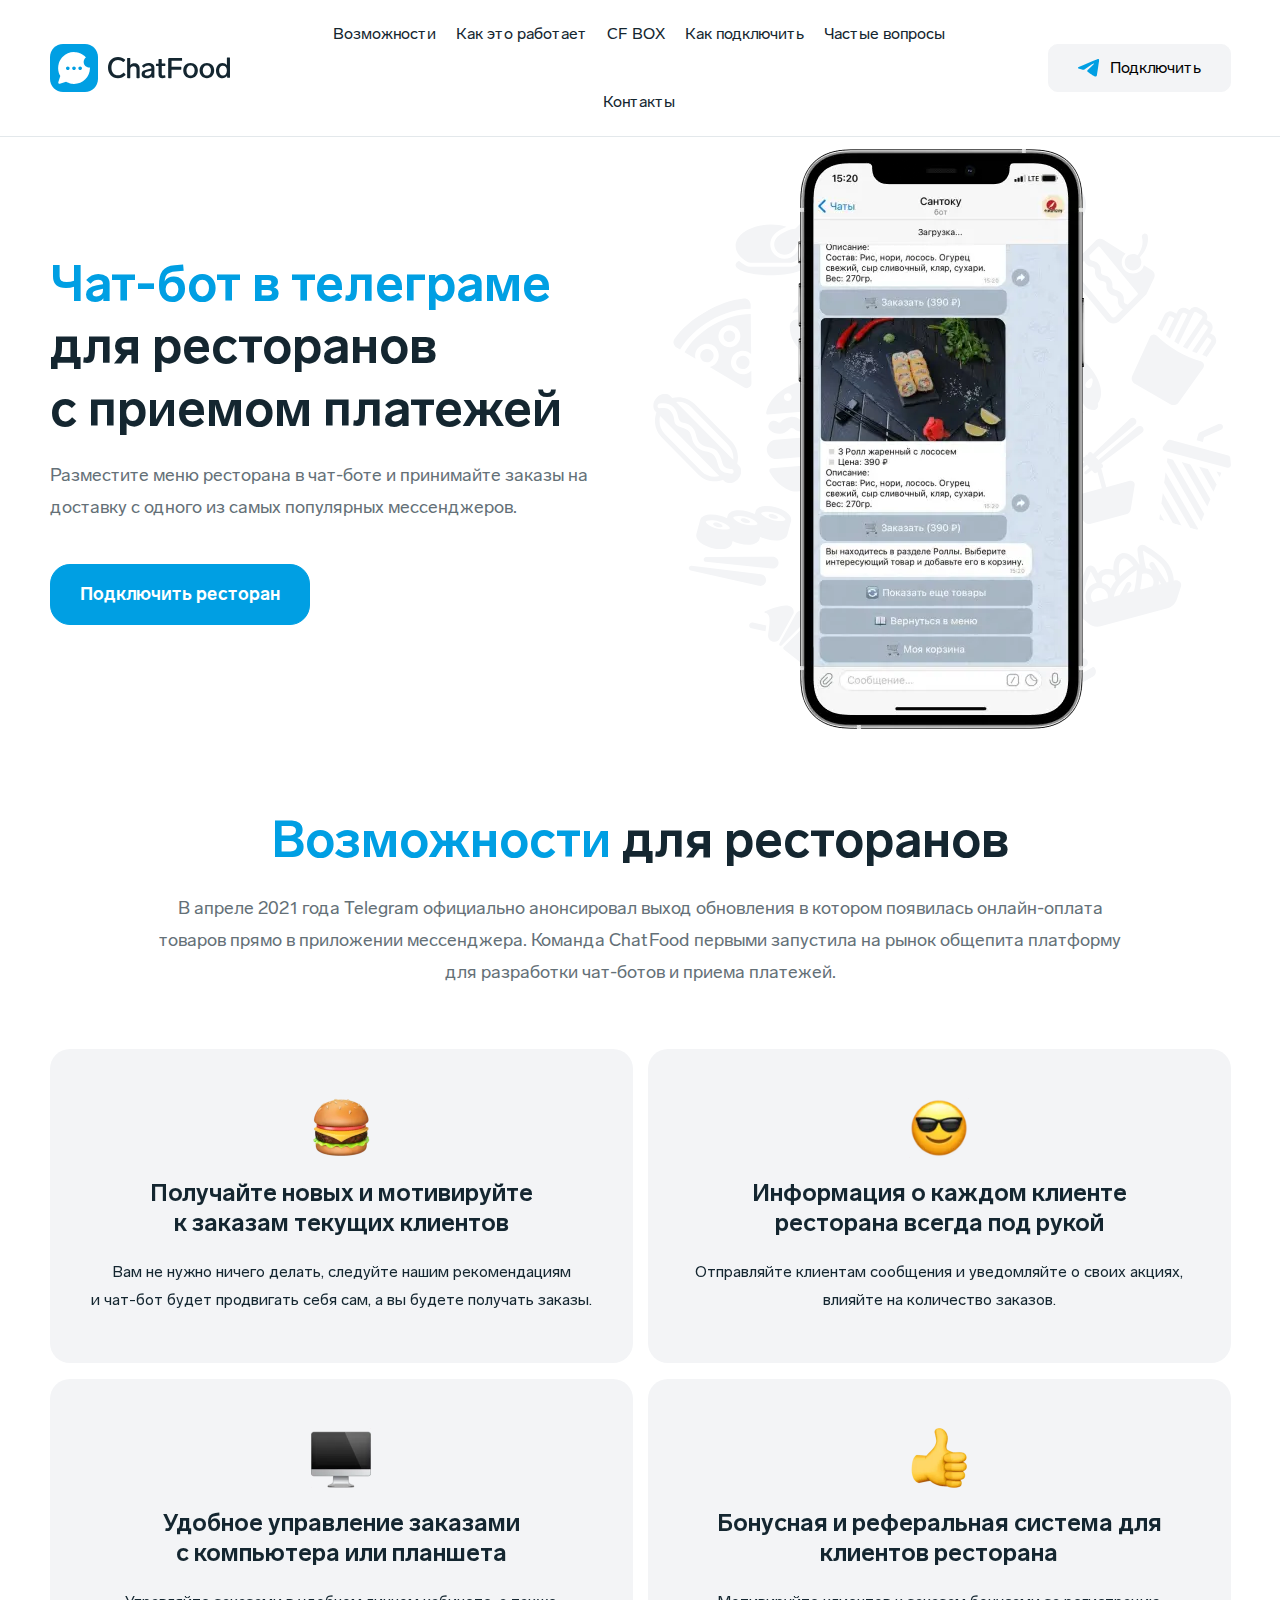
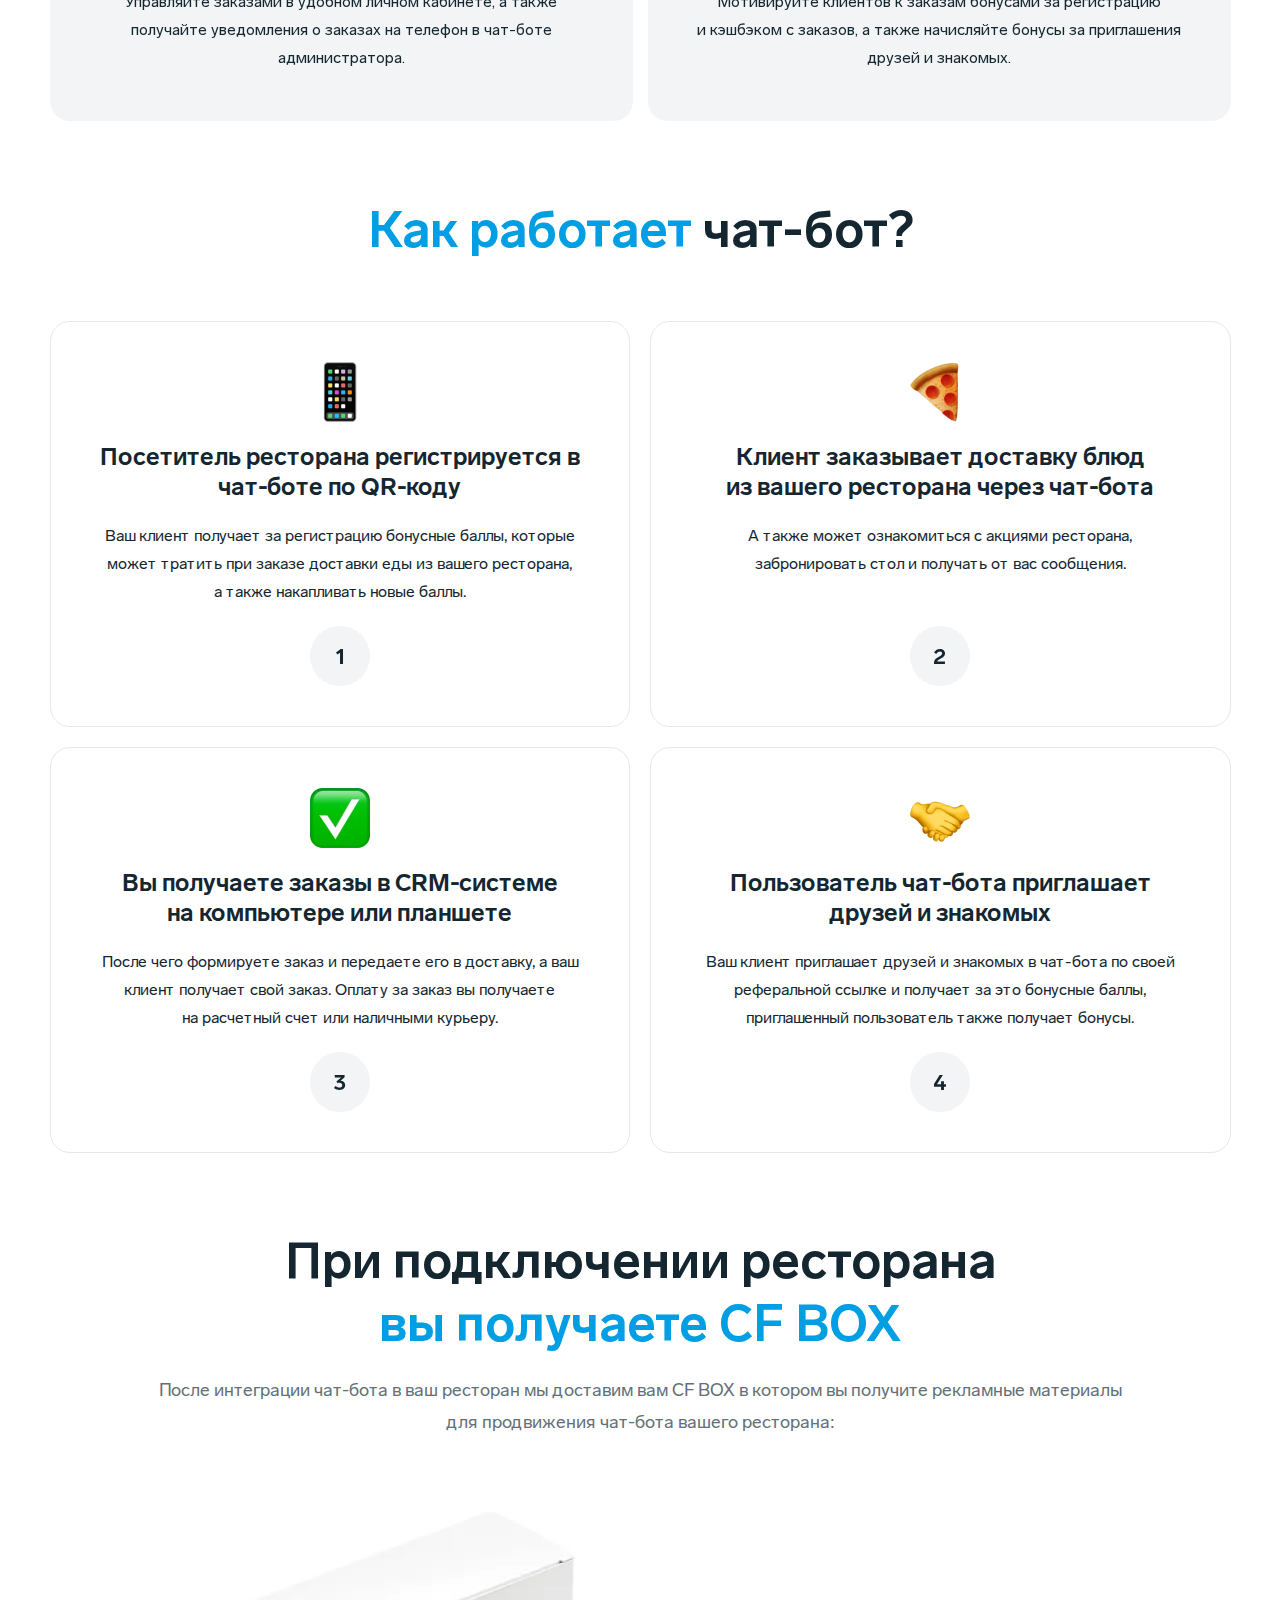
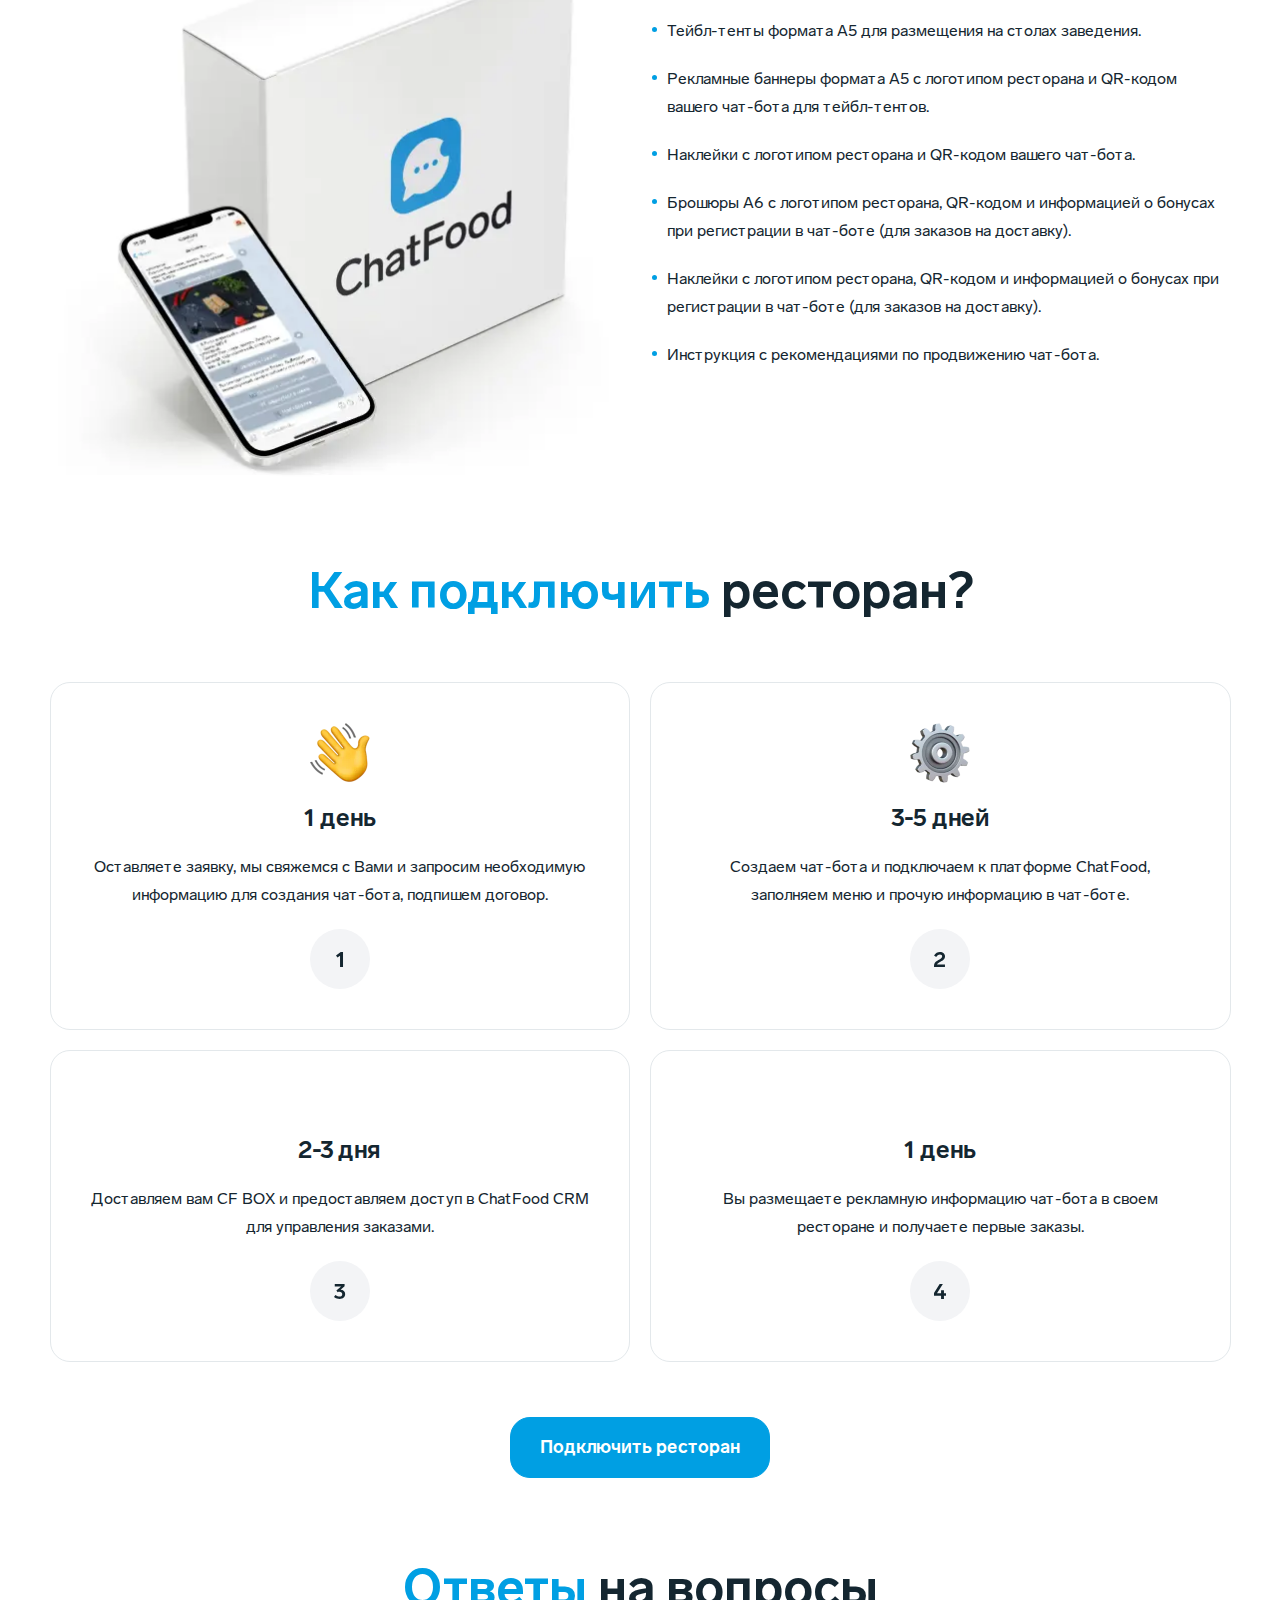
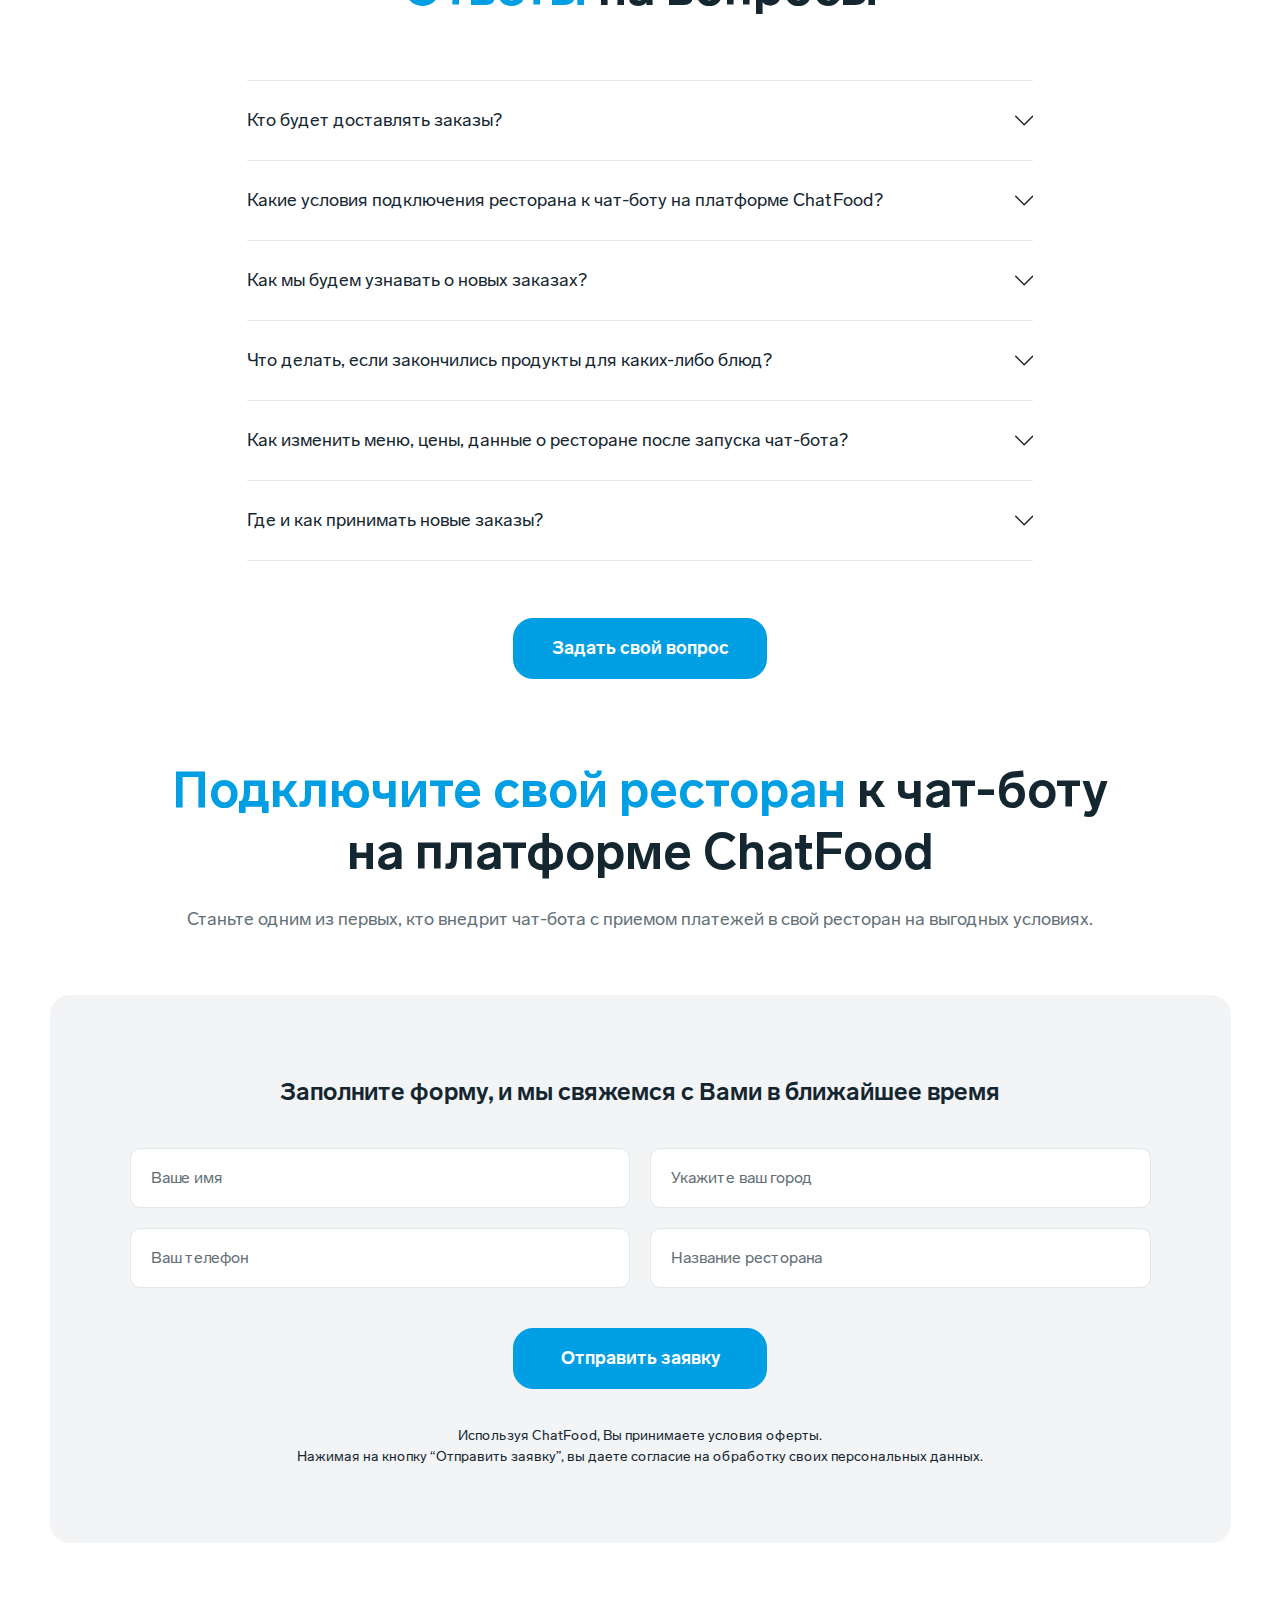
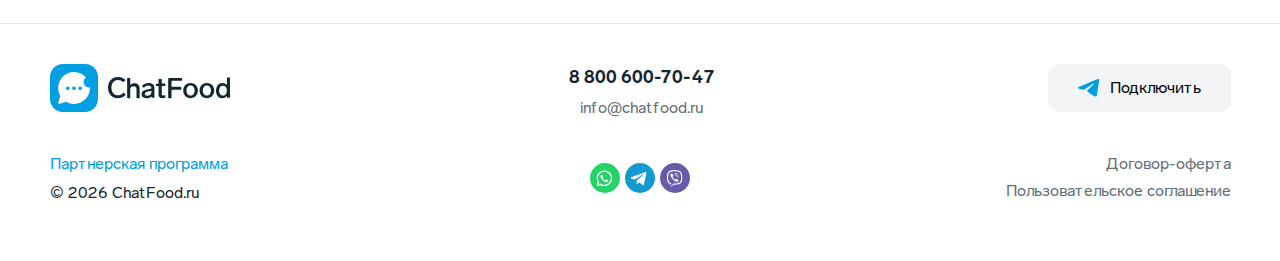
==== public/index.html @ a34764be "viewport" ====
<!DOCTYPE html>
<html lang="ru">
	<head>
		<meta charset="utf-8">
		<title>ChatFood</title>
		<meta name="description" content="о чем страница">
		<meta http-equiv="X-UA-Compatible" content="IE=edge">
		<meta name="viewport" content="width=576px,   maximum-scale=1 , user-scalable=0, shrink-to-fit=no">
		<script>
			let viewport = document.querySelector("meta[name=viewport]");
			var is_safari = /^((?!chrome|android).)*safari/i.test(navigator.userAgent);
			if (is_safari) {
				//- alert(navigator.userAgent);
				function w() {
					this.outerWidth > 570 
						? viewport.content = "width=device-width, initial-scale=1.0,  maximum-scale=1.0, user-scalable=0, shrink-to-fit=no" 
						:  viewport.content = "width=570,   maximum-scale=1 , user-scalable=0, shrink-to-fit=no" 
					//- alert(this.outerWidth + ', '+  viewport.content);
				}
				 w();
				window.addEventListener('resize', () => { 
				 w();
				}, { passive: true });
			}
		</script>
		<link type="image/ico" href="img/favicon.ico" rel="shortcut icon"><meta name="format-detection" content="telephone=no"> 
		<link href="libs/@fancyapps/fancybox/jquery.fancybox.min.css" rel="stylesheet"/>
		<link href="css/main.min.css" rel="stylesheet"/>
	</head>
	<body data-bg="main.jpg">
		<div class="main-wrapper">
			<div class="menu-mobile menu-mobile--js d-xl-none">
				<div class="toggle-menu-mobile toggle-menu-mobile--js on"><span></span>
				</div>
				<div class="menu-mobile__inner">
					<ul class="menu" itemscope="itemscope" itemtype="http://schema.org/SiteNavigationElement">
						<li class="menu-item" itemprop="item"><a href="#sOpportunities" itemprop="url">Возможности</a></li>
						<li class="menu-item" itemprop="item"><a href="#sHowItWorks" itemprop="url">Как это работает</a></li>
						<li class="menu-item" itemprop="item"><a href="#sBox" itemprop="url">CF BOX</a></li>
						<li class="menu-item" itemprop="item"><a href="#sHowConnect" itemprop="url">Как подключить</a></li>
						<li class="menu-item" itemprop="item"><a href="#sAnswers" itemprop="url">Частые вопросы</a></li>
						<li class="menu-item" itemprop="item"><a href="#footer" itemprop="url">Контакты</a></li>
					</ul>
					<div class="text-right"></div>
				</div>
			</div>
			<!--  мобильное меню-->
			<!-- start header-->
			<header class="header" id="header">
				<!-- start top-nav-->
				<div class="top-nav block-with-lazy">
					<div class="container">
						<div class="row align-items-center">
							<div class="col col-xl-auto"> <a class="top-nav__logo" href="/"><img src="img/svg/logo.svg" alt=""/></a>
							</div>
							<div class="col d-none d-xl-block">
								<ul class="menu" itemscope="itemscope" itemtype="http://schema.org/SiteNavigationElement">
									<li class="menu-item" itemprop="item"><a href="#sOpportunities" itemprop="url">Возможности</a></li>
									<li class="menu-item" itemprop="item"><a href="#sHowItWorks" itemprop="url">Как это работает</a></li>
									<li class="menu-item" itemprop="item"><a href="#sBox" itemprop="url">CF BOX</a></li>
									<li class="menu-item" itemprop="item"><a href="#sHowConnect" itemprop="url">Как подключить</a></li>
									<li class="menu-item" itemprop="item"><a href="#sAnswers" itemprop="url">Частые вопросы</a></li>
									<li class="menu-item" itemprop="item"><a href="#footer" itemprop="url">Контакты</a></li>
								</ul>
							</div>
							<div class="col-auto"> <a class="connect btn btn-secondary" href="#" target="_blank">
								<svg class="icon icon-tg ">
									<use xlink:href="img/svg/sprite.svg#tg"></use>
								</svg><span>Подключить</span></a>
							</div>
							<div class="col-auto d-xl-none">
								<div class="toggle-menu-mobile toggle-menu-mobile--js"><span></span>
								</div>
							</div>
						</div>
					</div>
				</div>
				<!-- end top-nav-->
			</header>
			<!-- end header-->
			<!-- start headerBlock-->
			<div class="headerBlock section" id="headerBlock">
				<div class="container">
					<div class="row align-items-center">
						<div class="col-lg-6">
							<div class="section-title">
								<h1><span class="text-primary">Чат-бот в&nbsp;телеграме</span> для ресторанов с&nbsp;приемом платежей</h1>
								<h5>Разместите меню ресторана в&nbsp;чат-боте и&nbsp;принимайте заказы на доставку с&nbsp;одного из&nbsp;самых популярных мессенджеров.</h5>
							</div><a class="btn btn-primary" href="#" target="_blank">Подключить ресторан</a>
						</div>
						<div class="col-lg"> 
							<div class="headerBlock__imgWrap">
								<!-- picture-->
								<picture> 
									<source type="image/webp" srcset="img/@2x/webp/iphone.webp"/><img src="img/@2x/iphone.png" alt="" loading="lazy"/>
								</picture>
								<!-- /picture-->
								<div class="headerBlock__spinImg"> <img class="res-i" src="img/svg/food-icons.svg" alt="" loading="lazy"/>
								</div>
							</div>
						</div>
					</div>
				</div>
			</div>
			<!-- end headerBlock-->
			<!-- start sOpportunities-->
			<section class="sOpportunities section" id="sOpportunities">
				<div class="container">
					<div class="section-title text-center">
						<h2><span class="text-primary">Возможности</span> для&nbsp;ресторанов</h2>
						<h5>В&nbsp;апреле 2021 года Telegram официально анонсировал выход обновления в&nbsp;котором появилась онлайн-оплата товаров прямо в&nbsp;приложении мессенджера. Команда ChatFood первыми запустила на&nbsp;рынок общепита платформу для разработки чат-ботов и&nbsp;приема платежей.</h5>
					</div>
					<div class="row">
								<div class="col-md-6">
									<div class="sOpportunities__card"> 
										<!-- picture-->
										<picture> 
											<source type="image/webp" srcset="img/@2x/webp/card-1.webp"/><img src="img/@2x/card-1.png" alt="" loading="lazy"/>
										</picture>
										<!-- /picture-->
										<h4>Получайте новых и&nbsp;мотивируйте к&nbsp;заказам текущих клиентов</h4>
										<p>Вам не&nbsp;нужно ничего делать, следуйте нашим рекомендациям и&nbsp;чат-бот будет продвигать себя сам, а&nbsp;вы&nbsp;будете получать заказы.</p>
									</div>
								</div>
								<div class="col-md-6">
									<div class="sOpportunities__card"> 
										<!-- picture-->
										<picture> 
											<source type="image/webp" srcset="img/@2x/webp/card-2.webp"/><img src="img/@2x/card-2.png" alt="" loading="lazy"/>
										</picture>
										<!-- /picture-->
										<h4>Информация о&nbsp;каждом клиенте ресторана всегда под рукой</h4>
										<p>Отправляйте клиентам сообщения и&nbsp;уведомляйте о&nbsp;своих акциях, влияйте на&nbsp;количество заказов.</p>
									</div>
								</div>
								<div class="col-md-6">
									<div class="sOpportunities__card"> 
										<!-- picture-->
										<picture> 
											<source type="image/webp" srcset="img/@2x/webp/card-3.webp"/><img src="img/@2x/card-3.png" alt="" loading="lazy"/>
										</picture>
										<!-- /picture-->
										<h4>Удобное управление заказами с&nbsp;компьютера или планшета</h4>
										<p>Управляйте заказами в&nbsp;удобном личном кабинете, а&nbsp;также получайте уведомления о&nbsp;заказах на&nbsp;телефон в&nbsp;чат-боте администратора.</p>
									</div>
								</div>
								<div class="col-md-6">
									<div class="sOpportunities__card"> 
										<!-- picture-->
										<picture> 
											<source type="image/webp" srcset="img/@2x/webp/card-4.webp"/><img src="img/@2x/card-4.png" alt="" loading="lazy"/>
										</picture>
										<!-- /picture-->
										<h4>Бонусная и&nbsp;реферальная система для клиентов ресторана</h4>
										<p>Мотивируйте клиентов к&nbsp;заказам бонусами за&nbsp;регистрацию и&nbsp;кэшбэком с&nbsp;заказов, а&nbsp;также начисляйте бонусы за&nbsp;приглашения друзей и&nbsp;знакомых.</p>
									</div>
								</div>
					</div>
				</div>
			</section>
			<!-- end sOpportunities-->
			<!-- start sHowItWorks-->
			<section class="sHowItWorks section" id="sHowItWorks">
				<div class="container">
					<div class="section-title text-center">
						<h2><span class="text-primary"> Как работает</span> чат-бот?</h2>
					</div>
					<div class="row">
						<div class="col-md-6">
							<div class="sHowItWorks__card"> 
								<!-- picture-->
								<picture> 
									<source type="image/webp" srcset="img/@2x/webp/step-1.webp"/><img src="img/@2x/step-1.png" alt="" loading="lazy"/>
								</picture>
								<!-- /picture-->
								<h4>Посетитель ресторана регистрируется в чат-боте по&nbsp;QR-коду</h4>
								<p>Ваш клиент получает за&nbsp;регистрацию бонусные баллы, которые может тратить при заказе доставки еды из&nbsp;вашего ресторана, а&nbsp;также накапливать новые баллы.</p>
								<div class="sHowItWorks__num"> <img class="res-i" src="img/svg/1.svg" alt="" loading="lazy"/>
								</div>
							</div>
						</div>
						<div class="col-md-6">
							<div class="sHowItWorks__card"> 
								<!-- picture-->
								<picture> 
									<source type="image/webp" srcset="img/@2x/webp/step-2.webp"/><img src="img/@2x/step-2.png" alt="" loading="lazy"/>
								</picture>
								<!-- /picture-->
								<h4>Клиент заказывает доставку блюд из&nbsp;вашего ресторана через чат-бота</h4>
								<p>А&nbsp;также может ознакомиться с&nbsp;акциями ресторана, забронировать стол и&nbsp;получать от&nbsp;вас сообщения.</p>
								<div class="sHowItWorks__num"> <img class="res-i" src="img/svg/2.svg" alt="" loading="lazy"/>
								</div>
							</div>
						</div>
						<div class="col-md-6">
							<div class="sHowItWorks__card"> 
								<!-- picture-->
								<picture> 
									<source type="image/webp" srcset="img/@2x/webp/step-3.webp"/><img src="img/@2x/step-3.png" alt="" loading="lazy"/>
								</picture>
								<!-- /picture-->
								<h4>Вы&nbsp;получаете заказы в&nbsp;CRM-системе на&nbsp;компьютере или планшете</h4>
								<p>После чего формируете заказ и&nbsp;передаете его в&nbsp;доставку, а&nbsp;ваш клиент получает свой заказ. Оплату за&nbsp;заказ вы&nbsp;получаете на&nbsp;расчетный счет или наличными курьеру.</p>
								<div class="sHowItWorks__num"> <img class="res-i" src="img/svg/3.svg" alt="" loading="lazy"/>
								</div>
							</div>
						</div>
						<div class="col-md-6">
							<div class="sHowItWorks__card"> 
								<!-- picture-->
								<picture> 
									<source type="image/webp" srcset="img/@2x/webp/step-4.webp"/><img src="img/@2x/step-4.png" alt="" loading="lazy"/>
								</picture>
								<!-- /picture-->
								<h4>Пользователь чат-бота приглашает друзей и&nbsp;знакомых</h4>
								<p>Ваш клиент приглашает друзей и&nbsp;знакомых в&nbsp;чат-бота по&nbsp;своей реферальной ссылке и&nbsp;получает за&nbsp;это бонусные баллы, приглашенный пользователь также получает бонусы.</p>
								<div class="sHowItWorks__num"> <img class="res-i" src="img/svg/4.svg" alt="" loading="lazy"/>
								</div>
							</div>
						</div>
					</div>
				</div>
			</section>
			<!-- end sHowItWorks-->
			<!-- start sBox-->
			<section class="sBox section" id="sBox">
				<div class="container">
					<div class="section-title text-center">
						<h2>При подключении ресторана <span class="text-primary">вы&nbsp;получаете CF BOX</span></h2>
						<h5>После интеграции чат-бота в&nbsp;ваш ресторан мы&nbsp;доставим вам CF&nbsp;BOX в&nbsp;котором вы&nbsp;получите рекламные материалы для продвижения чат-бота вашего ресторана:</h5>
					</div>
					<div class="row align-items-center">
						<div class="col-lg-6"> 
							<div class="sBox__imgWrap"> 
								<!-- picture-->
								<picture> 
									<source type="image/webp" srcset="img/@2x/webp/box.webp"/><img src="img/@2x/box.png" alt="" loading="lazy"/>
								</picture>
								<!-- /picture-->
							</div>
						</div>
						<div class="col">
							<ul> 
								<li>Тейбл-тенты формата А5&nbsp;для размещения на&nbsp;столах заведения.</li>
								<li>Рекламные баннеры формата А5&nbsp;с логотипом ресторана и&nbsp;QR-кодом вашего чат-бота для тейбл-тентов.</li>
								<li>Наклейки с&nbsp;логотипом ресторана и&nbsp;QR-кодом вашего чат-бота.</li>
								<li>Брошюры А6&nbsp;с логотипом ресторана, QR-кодом и&nbsp;информацией о&nbsp;бонусах при регистрации в&nbsp;чат-боте (для заказов на&nbsp;доставку).</li>
								<li>Наклейки с&nbsp;логотипом ресторана, QR-кодом и&nbsp;информацией о&nbsp;бонусах при регистрации в&nbsp;чат-боте (для заказов на&nbsp;доставку).</li>
								<li>Инструкция с&nbsp;рекомендациями по&nbsp;продвижению чат-бота.</li>
							</ul>
						</div>
					</div>
				</div>
			</section>
			<!-- end sBox-->
			<!-- start sHowItWorks-->
			<section class="sHowItWorks section" id="sHowConnect">
				<div class="container">
					<div class="section-title text-center">
						<h2><span class="text-primary"> Как подключить</span> ресторан?</h2>
					</div>
					<div class="row">
						<div class="col-md-6">
							<div class="sHowItWorks__card"> 
								<!-- picture-->
								<picture> 
									<source type="image/webp" srcset="img/@2x/webp/step-5.webp"/><img src="img/@2x/step-5.png" alt="" loading="lazy"/>
								</picture>
								<!-- /picture-->
								<h4>1 день</h4>
								<p>Оставляете заявку, мы&nbsp;свяжемся с&nbsp;Вами и&nbsp;запросим необходимую информацию для создания чат-бота, подпишем договор.</p>
								<div class="sHowItWorks__num"> <img class="res-i" src="img/svg/1.svg" alt="" loading="lazy"/>
								</div>
							</div>
						</div>
						<div class="col-md-6">
							<div class="sHowItWorks__card"> 
								<!-- picture-->
								<picture> 
									<source type="image/webp" srcset="img/@2x/webp/step-6.webp"/><img src="img/@2x/step-6.png" alt="" loading="lazy"/>
								</picture>
								<!-- /picture-->
								<h4>3-5 дней</h4>
								<p>Создаем чат-бота и&nbsp;подключаем к&nbsp;платформе ChatFood, заполняем меню и&nbsp;прочую информацию в&nbsp;чат-боте.</p>
								<div class="sHowItWorks__num"> <img class="res-i" src="img/svg/2.svg" alt="" loading="lazy"/>
								</div>
							</div>
						</div>
						<div class="col-md-6">
							<div class="sHowItWorks__card"> 
								<!-- picture-->
								<picture> 
									<source type="image/webp" srcset="img/@2x/webp/step-7.webp"/><img src="img/@2x/step-7.png" alt="" loading="lazy"/>
								</picture>
								<!-- /picture-->
								<h4>2-3 дня</h4>
								<p>Доставляем вам CF&nbsp;BOX и&nbsp;предоставляем доступ в&nbsp;ChatFood CRM для управления заказами.</p>
								<div class="sHowItWorks__num"> <img class="res-i" src="img/svg/3.svg" alt="" loading="lazy"/>
								</div>
							</div>
						</div>
						<div class="col-md-6">
							<div class="sHowItWorks__card"> 
								<!-- picture-->
								<picture> 
									<source type="image/webp" srcset="img/@2x/webp/step-8.webp"/><img src="img/@2x/step-8.png" alt="" loading="lazy"/>
								</picture>
								<!-- /picture-->
								<h4>1 день</h4>
								<p>Вы&nbsp;размещаете рекламную информацию чат-бота в&nbsp;своем ресторане и&nbsp;получаете первые заказы.</p>
								<div class="sHowItWorks__num"> <img class="res-i" src="img/svg/4.svg" alt="" loading="lazy"/>
								</div>
							</div>
						</div>
					</div>
					<div class="sHowItWorks__btnWrap"> <a class="btn btn-primary" href="#" target="_blank">Подключить ресторан</a>
					</div>
				</div>
			</section>
			<!-- end sHowItWorks-->
			<!-- start sAnswers-->
			<section class="sAnswers section" id="sAnswers">
				<div class="container">
					<div class="section-title text-center">
						<h2><span class="text-primary">Ответы</span> на вопросы</h2>
					</div>
					<div class="sAnswers__accardionWrap">
						<div class="accordion-item">
							<div class="accordion-item__head accordion-item__head--js">Кто будет доставлять заказы?
								<svg class="icon icon-chevron-down ">
									<use xlink:href="img/svg/sprite.svg#chevron-down"></use>
								</svg>
							</div>
							<div class="accordion-item__content"> 
								<p>t is a long established fact that a reader will be distracted by the readable content of a page when looking at its layout. The point of using Lorem Ipsum is that it has a more-or-less normal distribution of letters, as opposed to using 'Content here</p>
							</div>
						</div>
						<div class="accordion-item">
							<div class="accordion-item__head accordion-item__head--js">Какие условия подключения ресторана к чат-боту на платформе ChatFood?
								<svg class="icon icon-chevron-down ">
									<use xlink:href="img/svg/sprite.svg#chevron-down"></use>
								</svg>
							</div>
							<div class="accordion-item__content"> 
								<p>t is a long established fact that a reader will be distracted by the readable content of a page when looking at its layout. The point of using Lorem Ipsum is that it has a more-or-less normal distribution of letters, as opposed to using 'Content here</p>
							</div>
						</div>
						<div class="accordion-item">
							<div class="accordion-item__head accordion-item__head--js">Как мы будем узнавать о новых заказах?
								<svg class="icon icon-chevron-down ">
									<use xlink:href="img/svg/sprite.svg#chevron-down"></use>
								</svg>
							</div>
							<div class="accordion-item__content"> 
								<p>t is a long established fact that a reader will be distracted by the readable content of a page when looking at its layout. The point of using Lorem Ipsum is that it has a more-or-less normal distribution of letters, as opposed to using 'Content here</p>
							</div>
						</div>
						<div class="accordion-item">
							<div class="accordion-item__head accordion-item__head--js">Что делать, если закончились продукты для каких-либо блюд?
								<svg class="icon icon-chevron-down ">
									<use xlink:href="img/svg/sprite.svg#chevron-down"></use>
								</svg>
							</div>
							<div class="accordion-item__content"> 
								<p>t is a long established fact that a reader will be distracted by the readable content of a page when looking at its layout. The point of using Lorem Ipsum is that it has a more-or-less normal distribution of letters, as opposed to using 'Content here</p>
							</div>
						</div>
						<div class="accordion-item">
							<div class="accordion-item__head accordion-item__head--js">Как изменить меню, цены, данные о ресторане после запуска чат-бота?
								<svg class="icon icon-chevron-down ">
									<use xlink:href="img/svg/sprite.svg#chevron-down"></use>
								</svg>
							</div>
							<div class="accordion-item__content"> 
								<p>t is a long established fact that a reader will be distracted by the readable content of a page when looking at its layout. The point of using Lorem Ipsum is that it has a more-or-less normal distribution of letters, as opposed to using 'Content here</p>
							</div>
						</div>
						<div class="accordion-item">
							<div class="accordion-item__head accordion-item__head--js">Где и как принимать новые заказы?
								<svg class="icon icon-chevron-down ">
									<use xlink:href="img/svg/sprite.svg#chevron-down"></use>
								</svg>
							</div>
							<div class="accordion-item__content"> 
								<p>t is a long established fact that a reader will be distracted by the readable content of a page when looking at its layout. The point of using Lorem Ipsum is that it has a more-or-less normal distribution of letters, as opposed to using 'Content here</p>
							</div>
						</div>
					</div>
					<div class="text-center"><a class="sAnswers__btn btn btn-primary" href="#">Задать свой вопрос</a>
					</div>
				</div>
			</section>
			<!-- end sAnswers-->
			<!-- start sForm-->
			<section class="sForm section" id="sForm">
				<div class="container">
					<div class="section-title text-center">
						<h2><span class="text-primary">Подключите свой ресторан</span> к&nbsp;чат-боту на&nbsp;платформе ChatFood</h2>
						<h5>Станьте одним из&nbsp;первых, кто внедрит чат-бота с&nbsp;приемом платежей в&nbsp;свой ресторан на&nbsp;выгодных условиях.</h5>
					</div>
					<div class="form-wrap">
						<form> 
							<div class="text-center">
								<h4>Заполните форму, и&nbsp;мы&nbsp;свяжемся с&nbsp;Вами в&nbsp;ближайшее время</h4>
							</div>
							<div class="row"> 
								<div class="col-md-6">
									<div class="form-wrap__input-wrap form-group"><input class="form-wrap__input form-control" name="text" type="text" placeholder="Ваше имя"/>
									</div>
									<!-- +e.input-wrap-->
								</div>
								<div class="col-md-6">
									<div class="form-wrap__input-wrap form-group"><input class="form-wrap__input form-control" name="text" type="text" placeholder="Укажите ваш город"/>
									</div>
									<!-- +e.input-wrap-->
								</div>
								<div class="col-md-6">
									<div class="form-wrap__input-wrap form-group"><input class="form-wrap__input form-control" name="tel" type="tel" placeholder="Ваш телефон"/>
									</div>
									<!-- +e.input-wrap-->
								</div>
								<div class="col-md-6">
									<div class="form-wrap__input-wrap form-group"><input class="form-wrap__input form-control" name="text" type="text" placeholder="Название ресторана"/>
									</div>
									<!-- +e.input-wrap-->
								</div>
							</div>
							<div class="text-center">
								<button class="form-wrap__btn btn btn-primary" type="submit">Отправить заявку
								</button>
								<div class="form-wrap__polite"><small class="form-wrap__text">Используя ChatFood, Вы принимаете условия оферты.<br> Нажимая на кнопку “Отправить заявку”, вы даете согласие на обработку своих персональных данных.</small>
								</div>
							</div>
						</form>
					</div>
				</div>
			</section>
			<!-- end sForm-->
			<footer class="footer" id="footer">
				<div class="container"> 
					<div class="row"> 
						<div class="col-md-auto order-1"> <a class="footer__logo" href="/"><img src="img/svg/logo.svg" alt="Логотип" loading="lazy"/></a>
						</div>
						<div class="footer__col col-md-4 col-lg-6 col-xl-7 order-2"><a class="footer__tel" href="tel:88006007047">8 800 600-70-47</a><a class="footer__mail" href="mailto:info@chatfood.ru">info@chatfood.ru</a>
						</div>
						<div class="footer__rCol col-md order-1 order-md-2">
							<div class="footer__btnWrap"><a class="connect btn btn-secondary" href="#" target="_blank">
								<svg class="icon icon-tg ">
									<use xlink:href="img/svg/sprite.svg#tg"></use>
								</svg><span>Подключить</span></a>
							</div>
						</div>
						<div class="footer__lCol col-md-auto order-last"><a class="footer__partner" href="#" target="_blank">Партнерская программа</a>
							<p>© <span class="year"></span> ChatFood.ru</p>
						</div>
						<div class="footer__col col-md-4 col-lg-6 col-xl-7 order-2 order-md-last">
							<div class="soc"><a class="soc__item" href="#" target="_blank" style="background: #25D366;">
								<svg class="icon icon-whatsapp ">
									<use xlink:href="img/svg/sprite.svg#whatsapp"></use>
								</svg></a><a class="soc__item" href="#" target="_blank" style="background: #139BD0;">
								<svg class="icon icon-telegram ">
									<use xlink:href="img/svg/sprite.svg#telegram"></use>
								</svg></a><a class="soc__item" href="#" target="_blank" style="background: #665CAC;">
								<svg class="icon icon-viber ">
									<use xlink:href="img/svg/sprite.svg#viber"></use>
								</svg></a>
							</div>
						</div>
						<div class="footer__rCol col-md order-last"><a class="footer__link" href="#">Договор-оферта</a><a class="footer__link" href="#">Пользовательское соглашение</a>
						</div>
					</div>
				</div>
			</footer>
		</div>
		<!--  start modals-->
		<div class="modal-win" id="modal-call" style="display: none">
			<div class="form-wrap">
				<form>
					<div class="text-center">
						<div class="form-wrap__title form-data h3 ttu">Обратный звонок
						</div>
						<p class="after-headline">Заполните заявку и&nbsp;мы&nbsp;с&nbsp;Вами свяжемся в&nbsp;течение 15&nbsp;минут</p>
					</div>
					<div class="form-wrap__input-wrap form-group"><input class="form-wrap__input form-control" name="text" type="text" placeholder="Ваше Имя"/> 
					</div>
					<!-- +e.input-wrap-->
					<button class="form-wrap__btn btn" type="submit"> 
					</button>
					<div class="form-wrap__polite"><small class="form-wrap__text">Используя ChatFood, Вы принимаете условия оферты.<br> Нажимая на кнопку “Отправить заявку”, вы даете согласие на обработку своих персональных данных.</small>
					</div>
				</form>
			</div>
		</div>
		<!-- #modal-call-->
		<div class="modal-win" id="modal-thanks" style="display: none">
			<div class="text-center">
				<div class="modal-win__imgWrap">
					<!-- picture-->
					<picture> 
						<source type="image/webp" srcset="img/@2x/webp/step-3.webp"/><img src="img/@2x/step-3.png" alt="" loading="lazy"/>
					</picture>
					<!-- /picture-->
				</div>
				<h4>Спасибо за обращение!</h4>
				<p>Мы&nbsp;свяжемся с&nbsp;Вами в&nbsp;ближайшее время.</p>
			</div>
		</div>
		<!-- end modals-->
		<!-- modal libs-->
		<script src="libs/jquery/jquery.min.js"></script>
		<script src="libs/@fancyapps/fancybox/jquery.fancybox.min.js"></script>
		<!-- modal libs-->
		<!-- slider libs-->
		<!-- /slider libs-->
		<script src="js/common.js"></script>
	</body>
</html>
---- public/css/main.min.css ----
@font-face{font-family:swiper-icons;src:url("data:application/font-woff;charset=utf-8;base64, [base64]//wADZ2x5ZgAAAywAAADMAAAD2MHtryVoZWFkAAABbAAAADAAAAA2E2+eoWhoZWEAAAGcAAAAHwAAACQC9gDzaG10eAAAAigAAAAZAAAArgJkABFsb2NhAAAC0AAAAFoAAABaFQAUGG1heHAAAAG8AAAAHwAAACAAcABAbmFtZQAAA/gAAAE5AAACXvFdBwlwb3N0AAAFNAAAAGIAAACE5s74hXjaY2BkYGAAYpf5Hu/j+W2+MnAzMYDAzaX6QjD6/4//Bxj5GA8AuRwMYGkAPywL13jaY2BkYGA88P8Agx4j+/8fQDYfA1AEBWgDAIB2BOoAeNpjYGRgYNBh4GdgYgABEMnIABJzYNADCQAACWgAsQB42mNgYfzCOIGBlYGB0YcxjYGBwR1Kf2WQZGhhYGBiYGVmgAFGBiQQkOaawtDAoMBQxXjg/wEGPcYDDA4wNUA2CCgwsAAAO4EL6gAAeNpj2M0gyAACqxgGNWBkZ2D4/wMA+xkDdgAAAHjaY2BgYGaAYBkGRgYQiAHyGMF8FgYHIM3DwMHABGQrMOgyWDLEM1T9/w8UBfEMgLzE////P/5//f/V/xv+r4eaAAeMbAxwIUYmIMHEgKYAYjUcsDAwsLKxc3BycfPw8jEQA/[base64]/uznmfPFBNODM2K7MTQ45YEAZqGP81AmGGcF3iPqOop0r1SPTaTbVkfUe4HXj97wYE+yNwWYxwWu4v1ugWHgo3S1XdZEVqWM7ET0cfnLGxWfkgR42o2PvWrDMBSFj/IHLaF0zKjRgdiVMwScNRAoWUoH78Y2icB/yIY09An6AH2Bdu/UB+yxopYshQiEvnvu0dURgDt8QeC8PDw7Fpji3fEA4z/PEJ6YOB5hKh4dj3EvXhxPqH/SKUY3rJ7srZ4FZnh1PMAtPhwP6fl2PMJMPDgeQ4rY8YT6Gzao0eAEA409DuggmTnFnOcSCiEiLMgxCiTI6Cq5DZUd3Qmp10vO0LaLTd2cjN4fOumlc7lUYbSQcZFkutRG7g6JKZKy0RmdLY680CDnEJ+UMkpFFe1RN7nxdVpXrC4aTtnaurOnYercZg2YVmLN/d/gczfEimrE/fs/bOuq29Zmn8tloORaXgZgGa78yO9/cnXm2BpaGvq25Dv9S4E9+5SIc9PqupJKhYFSSl47+Qcr1mYNAAAAeNptw0cKwkAAAMDZJA8Q7OUJvkLsPfZ6zFVERPy8qHh2YER+3i/BP83vIBLLySsoKimrqKqpa2hp6+jq6RsYGhmbmJqZSy0sraxtbO3sHRydnEMU4uR6yx7JJXveP7WrDycAAAAAAAH//wACeNpjYGRgYOABYhkgZgJCZgZNBkYGLQZtIJsFLMYAAAw3ALgAeNolizEKgDAQBCchRbC2sFER0YD6qVQiBCv/H9ezGI6Z5XBAw8CBK/m5iQQVauVbXLnOrMZv2oLdKFa8Pjuru2hJzGabmOSLzNMzvutpB3N42mNgZGBg4GKQYzBhYMxJLMlj4GBgAYow/P/PAJJhLM6sSoWKfWCAAwDAjgbRAAB42mNgYGBkAIIbCZo5IPrmUn0hGA0AO8EFTQAA") format("woff");font-weight:400;font-style:normal}:root{--swiper-theme-color:#007aff}.swiper-container{margin-left:auto;margin-right:auto;position:relative;overflow:hidden;list-style:none;padding:0;z-index:1}.swiper-container-vertical>.swiper-wrapper{flex-direction:column}.swiper-wrapper{position:relative;width:100%;height:100%;z-index:1;display:flex;transition-property:transform;box-sizing:content-box}.swiper-container-android .swiper-slide,.swiper-wrapper{transform:translateZ(0)}.swiper-container-multirow>.swiper-wrapper{flex-wrap:wrap}.swiper-container-multirow-column>.swiper-wrapper{flex-wrap:wrap;flex-direction:column}.swiper-container-free-mode>.swiper-wrapper{transition-timing-function:ease-out;margin:0 auto}.swiper-container-pointer-events{touch-action:pan-y}.swiper-container-pointer-events.swiper-container-vertical{touch-action:pan-x}.swiper-slide{flex-shrink:0;width:100%;height:100%;position:relative;transition-property:transform}.swiper-slide-invisible-blank{visibility:hidden}.swiper-container-autoheight,.swiper-container-autoheight .swiper-slide{height:auto}.swiper-container-autoheight .swiper-wrapper{align-items:flex-start;transition-property:transform,height}.swiper-container-3d{perspective:1200px}.swiper-container-3d .swiper-cube-shadow,.swiper-container-3d .swiper-slide,.swiper-container-3d .swiper-slide-shadow-bottom,.swiper-container-3d .swiper-slide-shadow-left,.swiper-container-3d .swiper-slide-shadow-right,.swiper-container-3d .swiper-slide-shadow-top,.swiper-container-3d .swiper-wrapper{transform-style:preserve-3d}.swiper-container-3d .swiper-slide-shadow-bottom,.swiper-container-3d .swiper-slide-shadow-left,.swiper-container-3d .swiper-slide-shadow-right,.swiper-container-3d .swiper-slide-shadow-top{position:absolute;left:0;top:0;width:100%;height:100%;pointer-events:none;z-index:10}.swiper-container-3d .swiper-slide-shadow-left{background-image:linear-gradient(270deg,rgba(0,0,0,.5),transparent)}.swiper-container-3d .swiper-slide-shadow-right{background-image:linear-gradient(90deg,rgba(0,0,0,.5),transparent)}.swiper-container-3d .swiper-slide-shadow-top{background-image:linear-gradient(0deg,rgba(0,0,0,.5),transparent)}.swiper-container-3d .swiper-slide-shadow-bottom{background-image:linear-gradient(180deg,rgba(0,0,0,.5),transparent)}.swiper-container-css-mode>.swiper-wrapper{overflow:auto;scrollbar-width:none;-ms-overflow-style:none}.swiper-container-css-mode>.swiper-wrapper::-webkit-scrollbar{display:none}.swiper-container-css-mode>.swiper-wrapper>.swiper-slide{scroll-snap-align:start start}.swiper-container-horizontal.swiper-container-css-mode>.swiper-wrapper{scroll-snap-type:x mandatory}.swiper-container-vertical.swiper-container-css-mode>.swiper-wrapper{scroll-snap-type:y mandatory}@font-face{font-family:Lab Grotesque;font-style:normal;font-weight:400;font-display:swap;src:url(../fonts/LabGrotesque-Regular.woff2) format("woff2")}@font-face{font-family:Lab Grotesque;font-style:normal;font-weight:700;font-display:swap;src:url(../fonts/LabGrotesque-Bold.woff2) format("woff2")}.icon{display:inline-block;width:1em;height:1em;fill:currentColor}.icon-basket{font-size:2.4rem;width:.91667em}.icon-check{font-size:2.7rem;width:1em}.icon-chevron-down{font-size:1.2rem;width:1.66667em}.icon-fb,.icon-instagram{font-size:2.4rem;width:1em}.icon-telegram{font-size:1.6rem;width:1em}.icon-tg{font-size:1.7rem;width:1.17647em}.icon-viber{font-size:1.9rem;width:1em}.icon-vk{font-size:2.4rem;width:1em}.icon-whatsapp{font-size:1.9rem;width:1em}:root{--bs-white:#fff;--bs-black:#000;--bs-primary:#009fe3;--bs-secondary:#f3f4f6;--bs-success:#198754;--bs-info:#0dcaf0;--bs-warning:#ffc107;--bs-danger:#dc3545;--bs-light:#f8f9fa;--bs-dark:#212529;--bs-font-sans-serif:"Lab Grotesque",system-ui,-apple-system,"Segoe UI",Roboto,"Helvetica Neue",Arial,"Noto Sans","Liberation Sans",sans-serif,"Apple Color Emoji","Segoe UI Emoji","Segoe UI Symbol","Noto Color Emoji";--bs-font-monospace:SFMono-Regular,Menlo,Monaco,Consolas,"Liberation Mono","Courier New",monospace;--bs-gradient:linear-gradient(180deg,hsla(0,0%,100%,0.15),hsla(0,0%,100%,0))}*,:after,:before{box-sizing:border-box}body{margin:0;font-family:var(--bs-font-sans-serif);font-size:1rem;font-weight:400;line-height:1.5;color:#142630;background-color:#fff;-webkit-text-size-adjust:100%;-webkit-tap-highlight-color:rgba(0,0,0,0)}hr{margin:1rem 0;color:inherit;background-color:currentColor;border:0;opacity:.25}hr:not([size]){height:1px}.h1,.h2,.h3,.h4,.h5,.h6,h1,h2,h3,h4,h5,h6{margin-top:0;margin-bottom:.5rem;font-weight:500;line-height:1.2}.h1,.h2,h1,h2{font-size:var(--h1-font-size)}.h3,h3{font-size:calc(1.3rem + .6vw)}.h4,h4{font-size:var(--h4-font-size)}.h5,h5{font-size:var(--h5-font-size)}.h6,h6{font-size:1rem}p{margin-top:0;margin-bottom:1rem}abbr[data-bs-original-title],abbr[title]{-webkit-text-decoration:underline dotted;text-decoration:underline dotted;cursor:help;-webkit-text-decoration-skip-ink:none;text-decoration-skip-ink:none}address{margin-bottom:1rem;font-style:normal;line-height:inherit}ol,ul{padding-left:2rem}dl,ol,ul{margin-top:0;margin-bottom:1rem}ol ol,ol ul,ul ol,ul ul{margin-bottom:0}dt{font-weight:700}dd{margin-bottom:.5rem;margin-left:0}blockquote{margin:0 0 1rem}b,strong{font-weight:bolder}.small,small{font-size:.875em}.mark,mark{padding:.2em;background-color:#fcf8e3}sub,sup{position:relative;font-size:.75em;line-height:0;vertical-align:baseline}sub{bottom:-.25em}sup{top:-.5em}a{color:#009fe3;text-decoration:underline}a:hover{color:#007fb6}a:not([href]):not([class]),a:not([href]):not([class]):hover{color:inherit;text-decoration:none}code,kbd,pre,samp{font-family:var(--bs-font-monospace);font-size:1em;direction:ltr;unicode-bidi:bidi-override}pre{display:block;margin-top:0;margin-bottom:1rem;overflow:auto;font-size:.875em}pre code{font-size:inherit;color:inherit;word-break:normal}code{font-size:.875em;color:#d63384;word-wrap:break-word}a>code{color:inherit}kbd{padding:.2rem .4rem;font-size:.875em;color:#fff;background-color:#212529;border-radius:.2rem}kbd kbd{padding:0;font-size:1em;font-weight:700}figure{margin:0 0 1rem}img,svg{vertical-align:middle}table{caption-side:bottom;border-collapse:collapse}caption{padding-top:.5rem;padding-bottom:.5rem;color:#6c757d;text-align:left}th{text-align:inherit;text-align:-webkit-match-parent}tbody,td,tfoot,th,thead,tr{border:0 solid;border-color:inherit}label{display:inline-block}button{border-radius:0}button:focus:not(:focus-visible){outline:0}button,input,optgroup,select,textarea{margin:0;font-family:inherit;font-size:inherit;line-height:inherit}button,select{text-transform:none}[role=button]{cursor:pointer}select{word-wrap:normal}select:disabled{opacity:1}[list]::-webkit-calendar-picker-indicator{display:none}[type=button],[type=reset],[type=submit],button{-webkit-appearance:button}[type=button]:not(:disabled),[type=reset]:not(:disabled),[type=submit]:not(:disabled),button:not(:disabled){cursor:pointer}::-moz-focus-inner{padding:0;border-style:none}textarea{resize:vertical}fieldset{min-width:0;padding:0;margin:0;border:0}legend{float:left;width:100%;padding:0;margin-bottom:.5rem;font-size:calc(1.275rem + .3vw);line-height:inherit}legend+*{clear:left}::-webkit-datetime-edit-day-field,::-webkit-datetime-edit-fields-wrapper,::-webkit-datetime-edit-hour-field,::-webkit-datetime-edit-minute,::-webkit-datetime-edit-month-field,::-webkit-datetime-edit-text,::-webkit-datetime-edit-year-field{padding:0}::-webkit-inner-spin-button{height:auto}[type=search]{outline-offset:-2px;-webkit-appearance:textfield}::-webkit-search-decoration{-webkit-appearance:none}::-webkit-color-swatch-wrapper{padding:0}::file-selector-button{font:inherit}::-webkit-file-upload-button{font:inherit;-webkit-appearance:button}output{display:inline-block}iframe{border:0}summary{display:list-item;cursor:pointer}progress{vertical-align:baseline}[hidden]{display:none!important}.lead{font-size:1.25rem;font-weight:300}.display-1{font-size:calc(1.625rem + 4.5vw)}.display-1,.display-2{font-weight:300;line-height:1.2}.display-2{font-size:calc(1.575rem + 3.9vw)}.display-3{font-size:calc(1.525rem + 3.3vw)}.display-3,.display-4{font-weight:300;line-height:1.2}.display-4{font-size:calc(1.475rem + 2.7vw)}.display-5{font-size:calc(1.425rem + 2.1vw)}.display-5,.display-6{font-weight:300;line-height:1.2}.display-6{font-size:calc(1.375rem + 1.5vw)}.list-inline,.list-unstyled{padding-left:0;list-style:none}.list-inline-item{display:inline-block}.list-inline-item:not(:last-child){margin-right:.5rem}.initialism{font-size:.875em;text-transform:uppercase}.blockquote{margin-bottom:1rem;font-size:1.25rem}.blockquote>:last-child{margin-bottom:0}.blockquote-footer{margin-top:-1rem;margin-bottom:1rem;font-size:.875em;color:#6c757d}.blockquote-footer:before{content:"\2014\00A0"}.container,.container-fluid,.container-lg,.container-md,.container-sm,.container-xl{width:100%;padding-right:var(--bs-gutter-x,.75rem);padding-left:var(--bs-gutter-x,.75rem);margin-right:auto;margin-left:auto}.row{--bs-gutter-x:1.5rem;--bs-gutter-y:0;display:flex;flex-wrap:wrap;margin-top:calc(var(--bs-gutter-y)*-1);margin-right:calc(var(--bs-gutter-x)*-0.5);margin-left:calc(var(--bs-gutter-x)*-0.5)}.row>*{flex-shrink:0;width:100%;max-width:100%;padding-right:calc(var(--bs-gutter-x)*0.5);padding-left:calc(var(--bs-gutter-x)*0.5);margin-top:var(--bs-gutter-y)}.col{flex:1 0 0%}.row-cols-auto>*{flex:0 0 auto;width:auto}.row-cols-1>*{flex:0 0 auto;width:100%}.row-cols-2>*{flex:0 0 auto;width:50%}.row-cols-3>*{flex:0 0 auto;width:33.33333%}.row-cols-4>*{flex:0 0 auto;width:25%}.row-cols-5>*{flex:0 0 auto;width:20%}.row-cols-6>*{flex:0 0 auto;width:16.66667%}.col-auto{flex:0 0 auto;width:auto}.col-1{flex:0 0 auto;width:8.33333%}.col-2{flex:0 0 auto;width:16.66667%}.col-3{flex:0 0 auto;width:25%}.col-4{flex:0 0 auto;width:33.33333%}.col-5{flex:0 0 auto;width:41.66667%}.col-6{flex:0 0 auto;width:50%}.col-7{flex:0 0 auto;width:58.33333%}.col-8{flex:0 0 auto;width:66.66667%}.col-9{flex:0 0 auto;width:75%}.col-10{flex:0 0 auto;width:83.33333%}.col-11{flex:0 0 auto;width:91.66667%}.col-12{flex:0 0 auto;width:100%}.offset-1{margin-left:8.33333%}.offset-2{margin-left:16.66667%}.offset-3{margin-left:25%}.offset-4{margin-left:33.33333%}.offset-5{margin-left:41.66667%}.offset-6{margin-left:50%}.offset-7{margin-left:58.33333%}.offset-8{margin-left:66.66667%}.offset-9{margin-left:75%}.offset-10{margin-left:83.33333%}.offset-11{margin-left:91.66667%}.g-0,.gx-0{--bs-gutter-x:0}.g-0,.gy-0{--bs-gutter-y:0}.g-1,.gx-1{--bs-gutter-x:0.25rem}.g-1,.gy-1{--bs-gutter-y:0.25rem}.g-2,.gx-2{--bs-gutter-x:0.5rem}.g-2,.gy-2{--bs-gutter-y:0.5rem}.g-3,.gx-3{--bs-gutter-x:1rem}.g-3,.gy-3{--bs-gutter-y:1rem}.g-4,.gx-4{--bs-gutter-x:1.5rem}.g-4,.gy-4{--bs-gutter-y:1.5rem}.g-5,.gx-5{--bs-gutter-x:3rem}.g-5,.gy-5{--bs-gutter-y:3rem}.form-label{margin-bottom:.5rem}.col-form-label{padding-top:calc(1.0625rem + 1px);padding-bottom:calc(1.0625rem + 1px);margin-bottom:0;font-size:inherit;line-height:1.5}.col-form-label-lg{padding-top:calc(.5rem + 1px);padding-bottom:calc(.5rem + 1px);font-size:1.25rem}.col-form-label-sm{padding-top:calc(.25rem + 1px);padding-bottom:calc(.25rem + 1px);font-size:.875rem}.form-text{margin-top:.25rem;font-size:.875em;color:#6c757d}.form-control{display:block;width:100%;padding:1.0625rem 1.25rem;font-size:1rem;font-weight:400;line-height:1.5;color:#142630;background-color:#fff;background-clip:padding-box;border:1px solid #e3e8eb;-webkit-appearance:none;-moz-appearance:none;appearance:none;border-radius:.625rem;transition:border-color .15s ease-in-out,box-shadow .15s ease-in-out}.form-control[type=file]{overflow:hidden}.form-control[type=file]:not(:disabled):not([readonly]){cursor:pointer}.form-control:focus{color:#142630;background-color:#fff;border-color:#80cff1;outline:0;box-shadow:0 0 0 .25rem rgba(0,159,227,.25)}.form-control::-webkit-date-and-time-value{height:1.5em}.form-control::-moz-placeholder{color:#647077;opacity:1}.form-control::placeholder{color:#647077;opacity:1}.form-control:disabled,.form-control[readonly]{background-color:#e9ecef;opacity:1}.form-control::file-selector-button{padding:1.0625rem 1.25rem;margin:-1.0625rem -1.25rem;-webkit-margin-end:1.25rem;margin-inline-end:1.25rem;color:#142630;background-color:#e9ecef;pointer-events:none;border:0 solid;border-color:inherit;border-inline-end-width:1px;border-radius:0;transition:color .15s ease-in-out,background-color .15s ease-in-out,border-color .15s ease-in-out,box-shadow .15s ease-in-out}.form-control:hover:not(:disabled):not([readonly])::file-selector-button{background-color:#dde0e3}.form-control::-webkit-file-upload-button{padding:1.0625rem 1.25rem;margin:-1.0625rem -1.25rem;-webkit-margin-end:1.25rem;margin-inline-end:1.25rem;color:#142630;background-color:#e9ecef;pointer-events:none;border:0 solid;border-color:inherit;border-inline-end-width:1px;border-radius:0;-webkit-transition:color .15s ease-in-out,background-color .15s ease-in-out,border-color .15s ease-in-out,box-shadow .15s ease-in-out;transition:color .15s ease-in-out,background-color .15s ease-in-out,border-color .15s ease-in-out,box-shadow .15s ease-in-out}.form-control:hover:not(:disabled):not([readonly])::-webkit-file-upload-button{background-color:#dde0e3}.form-control-plaintext{display:block;width:100%;padding:1.0625rem 0;margin-bottom:0;line-height:1.5;color:#142630;background-color:transparent;border:solid transparent;border-width:1px 0}.form-control-plaintext.form-control-lg,.form-control-plaintext.form-control-sm{padding-right:0;padding-left:0}.form-control-sm{min-height:calc(1.5em + .5rem + 2px);padding:.25rem .5rem;font-size:.875rem;border-radius:.2rem}.form-control-sm::file-selector-button{padding:.25rem .5rem;margin:-.25rem -.5rem;-webkit-margin-end:.5rem;margin-inline-end:.5rem}.form-control-sm::-webkit-file-upload-button{padding:.25rem .5rem;margin:-.25rem -.5rem;-webkit-margin-end:.5rem;margin-inline-end:.5rem}.form-control-lg{min-height:calc(1.5em + 1rem + 2px);padding:.5rem 1rem;font-size:1.25rem;border-radius:1.25rem}.form-control-lg::file-selector-button{padding:.5rem 1rem;margin:-.5rem -1rem;-webkit-margin-end:1rem;margin-inline-end:1rem}.form-control-lg::-webkit-file-upload-button{padding:.5rem 1rem;margin:-.5rem -1rem;-webkit-margin-end:1rem;margin-inline-end:1rem}textarea.form-control{min-height:calc(1.5em + 2.125rem + 2px)}textarea.form-control-sm{min-height:calc(1.5em + .5rem + 2px)}textarea.form-control-lg{min-height:calc(1.5em + 1rem + 2px)}.form-control-color{max-width:3rem;height:auto;padding:1.0625rem}.form-control-color:not(:disabled):not([readonly]){cursor:pointer}.form-control-color::-moz-color-swatch{height:1.5em;border-radius:.625rem}.form-control-color::-webkit-color-swatch{height:1.5em;border-radius:.625rem}.form-select,.select2-container--default .select2-selection--single{display:block;width:100%;padding:1.0625rem 3.75rem 1.0625rem 1.25rem;-moz-padding-start:calc(1.25rem - 3px);font-size:1rem;font-weight:400;line-height:1.5;color:#142630;background-color:#fff;background-image:url("data:image/svg+xml;charset=utf-8,%3Csvg xmlns='http://www.w3.org/2000/svg' viewBox='0 0 16 16'%3E%3Cpath fill='none' stroke='%23343a40' stroke-linecap='round' stroke-linejoin='round' stroke-width='2' d='M2 5l6 6 6-6'/%3E%3C/svg%3E");background-repeat:no-repeat;background-position:right 1.25rem center;background-size:16px 12px;border:1px solid #e3e8eb;border-radius:.625rem;transition:border-color .15s ease-in-out,box-shadow .15s ease-in-out;-webkit-appearance:none;-moz-appearance:none;appearance:none}.form-select:focus,.select2-container--default .select2-selection--single:focus{border-color:#80cff1;outline:0;box-shadow:0 0 0 .25rem rgba(0,159,227,.25)}.form-select[multiple],.form-select[size]:not([size="1"]),.select2-container--default .select2-selection--single[multiple],.select2-container--default .select2-selection--single[size]:not([size="1"]){padding-right:1.25rem;background-image:none}.form-select:disabled,.select2-container--default .select2-selection--single:disabled{background-color:#e9ecef}.form-select:-moz-focusring,.select2-container--default .select2-selection--single:-moz-focusring{color:transparent;text-shadow:0 0 0 #142630}.form-select-sm{padding-top:.25rem;padding-bottom:.25rem;padding-left:.5rem;font-size:.875rem}.form-select-lg{padding-top:.5rem;padding-bottom:.5rem;padding-left:1rem;font-size:1.25rem}.form-check{display:block;min-height:1.5rem;padding-left:1.5em;margin-bottom:.125rem}.form-check .form-check-input{float:left;margin-left:-1.5em}.form-check-input{width:1em;height:1em;margin-top:.25em;vertical-align:top;background-color:#fff;background-repeat:no-repeat;background-position:50%;background-size:contain;border:1px solid rgba(0,0,0,.25);-webkit-appearance:none;-moz-appearance:none;appearance:none;-webkit-print-color-adjust:exact;color-adjust:exact}.form-check-input[type=checkbox]{border-radius:.25em}.form-check-input[type=radio]{border-radius:50%}.form-check-input:active{filter:brightness(90%)}.form-check-input:focus{border-color:#80cff1;outline:0;box-shadow:0 0 0 .25rem rgba(0,159,227,.25)}.form-check-input:checked{background-color:#009fe3;border-color:#009fe3}.form-check-input:checked[type=checkbox]{background-image:url("data:image/svg+xml;charset=utf-8,%3Csvg xmlns='http://www.w3.org/2000/svg' viewBox='0 0 20 20'%3E%3Cpath fill='none' stroke='%23fff' stroke-linecap='round' stroke-linejoin='round' stroke-width='3' d='M6 10l3 3 6-6'/%3E%3C/svg%3E")}.form-check-input:checked[type=radio]{background-image:url("data:image/svg+xml;charset=utf-8,%3Csvg xmlns='http://www.w3.org/2000/svg' viewBox='-4 -4 8 8'%3E%3Ccircle r='2' fill='%23fff'/%3E%3C/svg%3E")}.form-check-input[type=checkbox]:indeterminate{background-color:#009fe3;border-color:#009fe3;background-image:url("data:image/svg+xml;charset=utf-8,%3Csvg xmlns='http://www.w3.org/2000/svg' viewBox='0 0 20 20'%3E%3Cpath fill='none' stroke='%23fff' stroke-linecap='round' stroke-linejoin='round' stroke-width='3' d='M6 10h8'/%3E%3C/svg%3E")}.form-check-input:disabled{pointer-events:none;filter:none;opacity:.5}.form-check-input:disabled~.form-check-label,.form-check-input[disabled]~.form-check-label{opacity:.5}.form-switch{padding-left:2.5em}.form-switch .form-check-input{width:2em;margin-left:-2.5em;background-image:url("data:image/svg+xml;charset=utf-8,%3Csvg xmlns='http://www.w3.org/2000/svg' viewBox='-4 -4 8 8'%3E%3Ccircle r='3' fill='rgba(0, 0, 0, 0.25)'/%3E%3C/svg%3E");background-position:0;border-radius:2em;transition:background-position .15s ease-in-out}.form-switch .form-check-input:focus{background-image:url("data:image/svg+xml;charset=utf-8,%3Csvg xmlns='http://www.w3.org/2000/svg' viewBox='-4 -4 8 8'%3E%3Ccircle r='3' fill='%2380cff1'/%3E%3C/svg%3E")}.form-switch .form-check-input:checked{background-position:100%;background-image:url("data:image/svg+xml;charset=utf-8,%3Csvg xmlns='http://www.w3.org/2000/svg' viewBox='-4 -4 8 8'%3E%3Ccircle r='3' fill='%23fff'/%3E%3C/svg%3E")}.form-check-inline{display:inline-block;margin-right:1rem}.btn-check{position:absolute;clip:rect(0,0,0,0);pointer-events:none}.btn-check:disabled+.btn,.btn-check[disabled]+.btn{pointer-events:none;filter:none;opacity:.65}.form-range{width:100%;height:1.5rem;padding:0;background-color:transparent;-webkit-appearance:none;-moz-appearance:none;appearance:none}.form-range:focus{outline:0}.form-range:focus::-webkit-slider-thumb{box-shadow:0 0 0 1px #fff,0 0 0 .25rem rgba(0,159,227,.25)}.form-range:focus::-moz-range-thumb{box-shadow:0 0 0 1px #fff,0 0 0 .25rem rgba(0,159,227,.25)}.form-range::-moz-focus-outer{border:0}.form-range::-webkit-slider-thumb{width:1rem;height:1rem;margin-top:-.25rem;background-color:#009fe3;border:0;border-radius:1rem;-webkit-transition:background-color .15s ease-in-out,border-color .15s ease-in-out,box-shadow .15s ease-in-out;transition:background-color .15s ease-in-out,border-color .15s ease-in-out,box-shadow .15s ease-in-out;-webkit-appearance:none;appearance:none}.form-range::-webkit-slider-thumb:active{background-color:#b3e2f7}.form-range::-webkit-slider-runnable-track{width:100%;height:.5rem;color:transparent;cursor:pointer;background-color:#dee2e6;border-color:transparent;border-radius:1rem}.form-range::-moz-range-thumb{width:1rem;height:1rem;background-color:#009fe3;border:0;border-radius:1rem;-moz-transition:background-color .15s ease-in-out,border-color .15s ease-in-out,box-shadow .15s ease-in-out;transition:background-color .15s ease-in-out,border-color .15s ease-in-out,box-shadow .15s ease-in-out;-moz-appearance:none;appearance:none}.form-range::-moz-range-thumb:active{background-color:#b3e2f7}.form-range::-moz-range-track{width:100%;height:.5rem;color:transparent;cursor:pointer;background-color:#dee2e6;border-color:transparent;border-radius:1rem}.form-range:disabled{pointer-events:none}.form-range:disabled::-webkit-slider-thumb{background-color:#adb5bd}.form-range:disabled::-moz-range-thumb{background-color:#adb5bd}.form-floating{position:relative}.form-floating>.form-control,.form-floating>.form-select,.select2-container--default .form-floating>.select2-selection--single{height:calc(3.5rem + 2px);line-height:1.25}.form-floating>label{position:absolute;top:0;left:0;height:100%;padding:1rem 1.25rem;pointer-events:none;border:1px solid transparent;transform-origin:0 0;transition:opacity .1s ease-in-out,transform .1s ease-in-out}.form-floating>.form-control{padding:1rem 1.25rem}.form-floating>.form-control::-moz-placeholder{color:transparent}.form-floating>.form-control::placeholder{color:transparent}.form-floating>.form-control:not(:-moz-placeholder-shown){padding-top:1.625rem;padding-bottom:.625rem}.form-floating>.form-control:focus,.form-floating>.form-control:not(:placeholder-shown){padding-top:1.625rem;padding-bottom:.625rem}.form-floating>.form-control:-webkit-autofill{padding-top:1.625rem;padding-bottom:.625rem}.form-floating>.form-select,.select2-container--default .form-floating>.select2-selection--single{padding-top:1.625rem;padding-bottom:.625rem}.form-floating>.form-control:not(:-moz-placeholder-shown)~label{opacity:.65;transform:scale(.85) translateY(-.5rem) translateX(.15rem)}.form-floating>.form-control:focus~label,.form-floating>.form-control:not(:placeholder-shown)~label,.form-floating>.form-select~label,.select2-container--default .form-floating>.select2-selection--single~label{opacity:.65;transform:scale(.85) translateY(-.5rem) translateX(.15rem)}.form-floating>.form-control:-webkit-autofill~label{opacity:.65;transform:scale(.85) translateY(-.5rem) translateX(.15rem)}.input-group{position:relative;display:flex;flex-wrap:wrap;align-items:stretch;width:100%}.input-group>.form-control,.input-group>.form-select,.select2-container--default .input-group>.select2-selection--single{position:relative;flex:1 1 auto;width:1%;min-width:0}.input-group>.form-control:focus,.input-group>.form-select:focus,.select2-container--default .input-group>.select2-selection--single:focus{z-index:3}.input-group .btn{position:relative;z-index:2}.input-group .btn:focus{z-index:3}.input-group-text{display:flex;align-items:center;padding:1.0625rem 1.25rem;font-size:1rem;font-weight:400;line-height:1.5;color:#142630;text-align:center;white-space:nowrap;background-color:#e9ecef;border:1px solid #e3e8eb;border-radius:.625rem}.input-group-lg>.btn,.input-group-lg>.form-control,.input-group-lg>.form-select,.input-group-lg>.input-group-text,.select2-container--default .input-group-lg>.select2-selection--single{padding:.5rem 1rem;font-size:1.25rem;border-radius:1.25rem}.input-group-sm>.btn,.input-group-sm>.form-control,.input-group-sm>.form-select,.input-group-sm>.input-group-text,.select2-container--default .input-group-sm>.select2-selection--single{padding:.25rem .5rem;font-size:.875rem;border-radius:.2rem}.input-group-lg>.form-select,.input-group-sm>.form-select,.select2-container--default .input-group-lg>.select2-selection--single,.select2-container--default .input-group-sm>.select2-selection--single{padding-right:5rem}.input-group.has-validation>.dropdown-toggle:nth-last-child(n+4),.input-group.has-validation>:nth-last-child(n+3):not(.dropdown-toggle):not(.dropdown-menu),.input-group:not(.has-validation)>.dropdown-toggle:nth-last-child(n+3),.input-group:not(.has-validation)>:not(:last-child):not(.dropdown-toggle):not(.dropdown-menu){border-top-right-radius:0;border-bottom-right-radius:0}.input-group>:not(:first-child):not(.dropdown-menu):not(.valid-tooltip):not(.valid-feedback):not(.invalid-tooltip):not(.invalid-feedback){margin-left:-1px;border-top-left-radius:0;border-bottom-left-radius:0}.valid-feedback{display:none;width:100%;margin-top:.25rem;font-size:.875em;color:#198754}.valid-tooltip{position:absolute;top:100%;z-index:5;display:none;max-width:100%;padding:.25rem .5rem;margin-top:.1rem;font-size:.875rem;color:#fff;background-color:rgba(25,135,84,.9);border-radius:.625rem}.is-valid~.valid-feedback,.is-valid~.valid-tooltip,.was-validated :valid~.valid-feedback,.was-validated :valid~.valid-tooltip{display:block}.form-control.is-valid,.was-validated .form-control:valid{border-color:#198754;padding-right:calc(1.5em + 2.125rem);background-image:url("data:image/svg+xml;charset=utf-8,%3Csvg xmlns='http://www.w3.org/2000/svg' viewBox='0 0 8 8'%3E%3Cpath fill='%23198754' d='M2.3 6.73L.6 4.53c-.4-1.04.46-1.4 1.1-.8l1.1 1.4 3.4-3.8c.6-.63 1.6-.27 1.2.7l-4 4.6c-.43.5-.8.4-1.1.1z'/%3E%3C/svg%3E");background-repeat:no-repeat;background-position:right calc(.375em + .53125rem) center;background-size:calc(.75em + 1.0625rem) calc(.75em + 1.0625rem)}.form-control.is-valid:focus,.was-validated .form-control:valid:focus{border-color:#198754;box-shadow:0 0 0 .25rem rgba(25,135,84,.25)}.was-validated textarea.form-control:valid,textarea.form-control.is-valid{padding-right:calc(1.5em + 2.125rem);background-position:top calc(.375em + .53125rem) right calc(.375em + .53125rem)}.form-select.is-valid,.select2-container--default .is-valid.select2-selection--single,.select2-container--default .was-validated .select2-selection--single:valid,.was-validated .form-select:valid,.was-validated .select2-container--default .select2-selection--single:valid{border-color:#198754}.form-select.is-valid:not([multiple]):not([size]),.form-select.is-valid:not([multiple])[size="1"],.select2-container--default .is-valid.select2-selection--single:not([multiple]):not([size]),.select2-container--default .is-valid.select2-selection--single:not([multiple])[size="1"],.select2-container--default .was-validated .select2-selection--single:valid:not([multiple]):not([size]),.select2-container--default .was-validated .select2-selection--single:valid:not([multiple])[size="1"],.was-validated .form-select:valid:not([multiple]):not([size]),.was-validated .form-select:valid:not([multiple])[size="1"],.was-validated .select2-container--default .select2-selection--single:valid:not([multiple]):not([size]),.was-validated .select2-container--default .select2-selection--single:valid:not([multiple])[size="1"]{padding-right:6.875rem;background-image:url("data:image/svg+xml;charset=utf-8,%3Csvg xmlns='http://www.w3.org/2000/svg' viewBox='0 0 16 16'%3E%3Cpath fill='none' stroke='%23343a40' stroke-linecap='round' stroke-linejoin='round' stroke-width='2' d='M2 5l6 6 6-6'/%3E%3C/svg%3E"),url("data:image/svg+xml;charset=utf-8,%3Csvg xmlns='http://www.w3.org/2000/svg' viewBox='0 0 8 8'%3E%3Cpath fill='%23198754' d='M2.3 6.73L.6 4.53c-.4-1.04.46-1.4 1.1-.8l1.1 1.4 3.4-3.8c.6-.63 1.6-.27 1.2.7l-4 4.6c-.43.5-.8.4-1.1.1z'/%3E%3C/svg%3E");background-position:right 1.25rem center,center right 3.75rem;background-size:16px 12px,calc(.75em + 1.0625rem) calc(.75em + 1.0625rem)}.form-select.is-valid:focus,.select2-container--default .is-valid.select2-selection--single:focus,.select2-container--default .was-validated .select2-selection--single:valid:focus,.was-validated .form-select:valid:focus,.was-validated .select2-container--default .select2-selection--single:valid:focus{border-color:#198754;box-shadow:0 0 0 .25rem rgba(25,135,84,.25)}.form-check-input.is-valid,.was-validated .form-check-input:valid{border-color:#198754}.form-check-input.is-valid:checked,.was-validated .form-check-input:valid:checked{background-color:#198754}.form-check-input.is-valid:focus,.was-validated .form-check-input:valid:focus{box-shadow:0 0 0 .25rem rgba(25,135,84,.25)}.form-check-input.is-valid~.form-check-label,.was-validated .form-check-input:valid~.form-check-label{color:#198754}.form-check-inline .form-check-input~.valid-feedback{margin-left:.5em}.input-group .form-control.is-valid,.input-group .form-select.is-valid,.input-group .select2-container--default .is-valid.select2-selection--single,.select2-container--default .input-group .is-valid.select2-selection--single,.select2-container--default .was-validated .input-group .select2-selection--single:valid,.was-validated .input-group .form-control:valid,.was-validated .input-group .form-select:valid,.was-validated .input-group .select2-container--default .select2-selection--single:valid{z-index:1}.input-group .form-control.is-valid:focus,.input-group .form-select.is-valid:focus,.input-group .select2-container--default .is-valid.select2-selection--single:focus,.select2-container--default .input-group .is-valid.select2-selection--single:focus,.select2-container--default .was-validated .input-group .select2-selection--single:valid:focus,.was-validated .input-group .form-control:valid:focus,.was-validated .input-group .form-select:valid:focus,.was-validated .input-group .select2-container--default .select2-selection--single:valid:focus{z-index:3}.invalid-feedback{display:none;width:100%;margin-top:.25rem;font-size:.875em;color:#dc3545}.invalid-tooltip{position:absolute;top:100%;z-index:5;display:none;max-width:100%;padding:.25rem .5rem;margin-top:.1rem;font-size:.875rem;color:#fff;background-color:rgba(220,53,69,.9);border-radius:.625rem}.is-invalid~.invalid-feedback,.is-invalid~.invalid-tooltip,.was-validated :invalid~.invalid-feedback,.was-validated :invalid~.invalid-tooltip{display:block}.form-control.is-invalid,.was-validated .form-control:invalid{border-color:#dc3545;padding-right:calc(1.5em + 2.125rem);background-image:url("data:image/svg+xml;charset=utf-8,%3Csvg xmlns='http://www.w3.org/2000/svg' width='12' height='12' fill='none' stroke='%23dc3545'%3E%3Ccircle cx='6' cy='6' r='4.5'/%3E%3Cpath stroke-linejoin='round' d='M5.8 3.6h.4L6 6.5z'/%3E%3Ccircle cx='6' cy='8.2' r='.6' fill='%23dc3545' stroke='none'/%3E%3C/svg%3E");background-repeat:no-repeat;background-position:right calc(.375em + .53125rem) center;background-size:calc(.75em + 1.0625rem) calc(.75em + 1.0625rem)}.form-control.is-invalid:focus,.was-validated .form-control:invalid:focus{border-color:#dc3545;box-shadow:0 0 0 .25rem rgba(220,53,69,.25)}.was-validated textarea.form-control:invalid,textarea.form-control.is-invalid{padding-right:calc(1.5em + 2.125rem);background-position:top calc(.375em + .53125rem) right calc(.375em + .53125rem)}.form-select.is-invalid,.select2-container--default .is-invalid.select2-selection--single,.select2-container--default .was-validated .select2-selection--single:invalid,.was-validated .form-select:invalid,.was-validated .select2-container--default .select2-selection--single:invalid{border-color:#dc3545}.form-select.is-invalid:not([multiple]):not([size]),.form-select.is-invalid:not([multiple])[size="1"],.select2-container--default .is-invalid.select2-selection--single:not([multiple]):not([size]),.select2-container--default .is-invalid.select2-selection--single:not([multiple])[size="1"],.select2-container--default .was-validated .select2-selection--single:invalid:not([multiple]):not([size]),.select2-container--default .was-validated .select2-selection--single:invalid:not([multiple])[size="1"],.was-validated .form-select:invalid:not([multiple]):not([size]),.was-validated .form-select:invalid:not([multiple])[size="1"],.was-validated .select2-container--default .select2-selection--single:invalid:not([multiple]):not([size]),.was-validated .select2-container--default .select2-selection--single:invalid:not([multiple])[size="1"]{padding-right:6.875rem;background-image:url("data:image/svg+xml;charset=utf-8,%3Csvg xmlns='http://www.w3.org/2000/svg' viewBox='0 0 16 16'%3E%3Cpath fill='none' stroke='%23343a40' stroke-linecap='round' stroke-linejoin='round' stroke-width='2' d='M2 5l6 6 6-6'/%3E%3C/svg%3E"),url("data:image/svg+xml;charset=utf-8,%3Csvg xmlns='http://www.w3.org/2000/svg' width='12' height='12' fill='none' stroke='%23dc3545'%3E%3Ccircle cx='6' cy='6' r='4.5'/%3E%3Cpath stroke-linejoin='round' d='M5.8 3.6h.4L6 6.5z'/%3E%3Ccircle cx='6' cy='8.2' r='.6' fill='%23dc3545' stroke='none'/%3E%3C/svg%3E");background-position:right 1.25rem center,center right 3.75rem;background-size:16px 12px,calc(.75em + 1.0625rem) calc(.75em + 1.0625rem)}.form-select.is-invalid:focus,.select2-container--default .is-invalid.select2-selection--single:focus,.select2-container--default .was-validated .select2-selection--single:invalid:focus,.was-validated .form-select:invalid:focus,.was-validated .select2-container--default .select2-selection--single:invalid:focus{border-color:#dc3545;box-shadow:0 0 0 .25rem rgba(220,53,69,.25)}.form-check-input.is-invalid,.was-validated .form-check-input:invalid{border-color:#dc3545}.form-check-input.is-invalid:checked,.was-validated .form-check-input:invalid:checked{background-color:#dc3545}.form-check-input.is-invalid:focus,.was-validated .form-check-input:invalid:focus{box-shadow:0 0 0 .25rem rgba(220,53,69,.25)}.form-check-input.is-invalid~.form-check-label,.was-validated .form-check-input:invalid~.form-check-label{color:#dc3545}.form-check-inline .form-check-input~.invalid-feedback{margin-left:.5em}.input-group .form-control.is-invalid,.input-group .form-select.is-invalid,.input-group .select2-container--default .is-invalid.select2-selection--single,.select2-container--default .input-group .is-invalid.select2-selection--single,.select2-container--default .was-validated .input-group .select2-selection--single:invalid,.was-validated .input-group .form-control:invalid,.was-validated .input-group .form-select:invalid,.was-validated .input-group .select2-container--default .select2-selection--single:invalid{z-index:2}.input-group .form-control.is-invalid:focus,.input-group .form-select.is-invalid:focus,.input-group .select2-container--default .is-invalid.select2-selection--single:focus,.select2-container--default .input-group .is-invalid.select2-selection--single:focus,.select2-container--default .was-validated .input-group .select2-selection--single:invalid:focus,.was-validated .input-group .form-control:invalid:focus,.was-validated .input-group .form-select:invalid:focus,.was-validated .input-group .select2-container--default .select2-selection--single:invalid:focus{z-index:3}.btn{display:inline-block;font-weight:400;line-height:1.5;text-align:center;text-decoration:none;vertical-align:middle;cursor:pointer;-webkit-user-select:none;-moz-user-select:none;user-select:none;background-color:transparent;border:1px solid transparent;padding:1rem 1.8125rem;font-size:1rem;border-radius:.625rem;transition:color .15s ease-in-out,background-color .15s ease-in-out,border-color .15s ease-in-out,box-shadow .15s ease-in-out}.btn,.btn:hover{color:#142630}.btn-check:focus+.btn,.btn:focus{outline:0;box-shadow:0 0 0 .25rem rgba(0,159,227,.25)}.btn.disabled,.btn:disabled,fieldset:disabled .btn{pointer-events:none;opacity:.65}.btn-primary{color:#000;background-color:#009fe3;border-color:#009fe3}.btn-check:focus+.btn-primary,.btn-primary:focus,.btn-primary:hover{color:#000;background-color:#26ade7;border-color:#1aa9e6}.btn-check:focus+.btn-primary,.btn-primary:focus{box-shadow:0 0 0 .25rem rgba(0,135,193,.5)}.btn-check:active+.btn-primary,.btn-check:checked+.btn-primary,.btn-primary.active,.btn-primary:active,.show>.btn-primary.dropdown-toggle{color:#000;background-color:#33b2e9;border-color:#1aa9e6}.btn-check:active+.btn-primary:focus,.btn-check:checked+.btn-primary:focus,.btn-primary.active:focus,.btn-primary:active:focus,.show>.btn-primary.dropdown-toggle:focus{box-shadow:0 0 0 .25rem rgba(0,135,193,.5)}.btn-primary.disabled,.btn-primary:disabled{color:#000;background-color:#009fe3;border-color:#009fe3}.btn-secondary{color:#000;background-color:#f3f4f6;border-color:#f3f4f6}.btn-check:focus+.btn-secondary,.btn-secondary:focus,.btn-secondary:hover{color:#000;background-color:#f5f6f7;border-color:#f4f5f7}.btn-check:focus+.btn-secondary,.btn-secondary:focus{box-shadow:0 0 0 .25rem rgba(207,207,209,.5)}.btn-check:active+.btn-secondary,.btn-check:checked+.btn-secondary,.btn-secondary.active,.btn-secondary:active,.show>.btn-secondary.dropdown-toggle{color:#000;background-color:#f5f6f8;border-color:#f4f5f7}.btn-check:active+.btn-secondary:focus,.btn-check:checked+.btn-secondary:focus,.btn-secondary.active:focus,.btn-secondary:active:focus,.show>.btn-secondary.dropdown-toggle:focus{box-shadow:0 0 0 .25rem rgba(207,207,209,.5)}.btn-secondary.disabled,.btn-secondary:disabled{color:#000;background-color:#f3f4f6;border-color:#f3f4f6}.btn-success{color:#fff;background-color:#198754;border-color:#198754}.btn-check:focus+.btn-success,.btn-success:focus,.btn-success:hover{color:#fff;background-color:#157347;border-color:#146c43}.btn-check:focus+.btn-success,.btn-success:focus{box-shadow:0 0 0 .25rem rgba(60,153,110,.5)}.btn-check:active+.btn-success,.btn-check:checked+.btn-success,.btn-success.active,.btn-success:active,.show>.btn-success.dropdown-toggle{color:#fff;background-color:#146c43;border-color:#13653f}.btn-check:active+.btn-success:focus,.btn-check:checked+.btn-success:focus,.btn-success.active:focus,.btn-success:active:focus,.show>.btn-success.dropdown-toggle:focus{box-shadow:0 0 0 .25rem rgba(60,153,110,.5)}.btn-success.disabled,.btn-success:disabled{color:#fff;background-color:#198754;border-color:#198754}.btn-info{color:#000;background-color:#0dcaf0;border-color:#0dcaf0}.btn-check:focus+.btn-info,.btn-info:focus,.btn-info:hover{color:#000;background-color:#31d2f2;border-color:#25cff2}.btn-check:focus+.btn-info,.btn-info:focus{box-shadow:0 0 0 .25rem rgba(11,172,204,.5)}.btn-check:active+.btn-info,.btn-check:checked+.btn-info,.btn-info.active,.btn-info:active,.show>.btn-info.dropdown-toggle{color:#000;background-color:#3dd5f3;border-color:#25cff2}.btn-check:active+.btn-info:focus,.btn-check:checked+.btn-info:focus,.btn-info.active:focus,.btn-info:active:focus,.show>.btn-info.dropdown-toggle:focus{box-shadow:0 0 0 .25rem rgba(11,172,204,.5)}.btn-info.disabled,.btn-info:disabled{color:#000;background-color:#0dcaf0;border-color:#0dcaf0}.btn-warning{color:#000;background-color:#ffc107;border-color:#ffc107}.btn-check:focus+.btn-warning,.btn-warning:focus,.btn-warning:hover{color:#000;background-color:#ffca2c;border-color:#ffc720}.btn-check:focus+.btn-warning,.btn-warning:focus{box-shadow:0 0 0 .25rem rgba(217,164,6,.5)}.btn-check:active+.btn-warning,.btn-check:checked+.btn-warning,.btn-warning.active,.btn-warning:active,.show>.btn-warning.dropdown-toggle{color:#000;background-color:#ffcd39;border-color:#ffc720}.btn-check:active+.btn-warning:focus,.btn-check:checked+.btn-warning:focus,.btn-warning.active:focus,.btn-warning:active:focus,.show>.btn-warning.dropdown-toggle:focus{box-shadow:0 0 0 .25rem rgba(217,164,6,.5)}.btn-warning.disabled,.btn-warning:disabled{color:#000;background-color:#ffc107;border-color:#ffc107}.btn-danger{color:#fff;background-color:#dc3545;border-color:#dc3545}.btn-check:focus+.btn-danger,.btn-danger:focus,.btn-danger:hover{color:#fff;background-color:#bb2d3b;border-color:#b02a37}.btn-check:focus+.btn-danger,.btn-danger:focus{box-shadow:0 0 0 .25rem rgba(225,83,97,.5)}.btn-check:active+.btn-danger,.btn-check:checked+.btn-danger,.btn-danger.active,.btn-danger:active,.show>.btn-danger.dropdown-toggle{color:#fff;background-color:#b02a37;border-color:#a52834}.btn-check:active+.btn-danger:focus,.btn-check:checked+.btn-danger:focus,.btn-danger.active:focus,.btn-danger:active:focus,.show>.btn-danger.dropdown-toggle:focus{box-shadow:0 0 0 .25rem rgba(225,83,97,.5)}.btn-danger.disabled,.btn-danger:disabled{color:#fff;background-color:#dc3545;border-color:#dc3545}.btn-light{color:#000;background-color:#f8f9fa;border-color:#f8f9fa}.btn-check:focus+.btn-light,.btn-light:focus,.btn-light:hover{color:#000;background-color:#f9fafb;border-color:#f9fafb}.btn-check:focus+.btn-light,.btn-light:focus{box-shadow:0 0 0 .25rem rgba(211,212,213,.5)}.btn-check:active+.btn-light,.btn-check:checked+.btn-light,.btn-light.active,.btn-light:active,.show>.btn-light.dropdown-toggle{color:#000;background-color:#f9fafb;border-color:#f9fafb}.btn-check:active+.btn-light:focus,.btn-check:checked+.btn-light:focus,.btn-light.active:focus,.btn-light:active:focus,.show>.btn-light.dropdown-toggle:focus{box-shadow:0 0 0 .25rem rgba(211,212,213,.5)}.btn-light.disabled,.btn-light:disabled{color:#000;background-color:#f8f9fa;border-color:#f8f9fa}.btn-dark{color:#fff;background-color:#212529;border-color:#212529}.btn-check:focus+.btn-dark,.btn-dark:focus,.btn-dark:hover{color:#fff;background-color:#1c1f23;border-color:#1a1e21}.btn-check:focus+.btn-dark,.btn-dark:focus{box-shadow:0 0 0 .25rem rgba(66,70,73,.5)}.btn-check:active+.btn-dark,.btn-check:checked+.btn-dark,.btn-dark.active,.btn-dark:active,.show>.btn-dark.dropdown-toggle{color:#fff;background-color:#1a1e21;border-color:#191c1f}.btn-check:active+.btn-dark:focus,.btn-check:checked+.btn-dark:focus,.btn-dark.active:focus,.btn-dark:active:focus,.show>.btn-dark.dropdown-toggle:focus{box-shadow:0 0 0 .25rem rgba(66,70,73,.5)}.btn-dark.disabled,.btn-dark:disabled{color:#fff;background-color:#212529;border-color:#212529}.btn-outline-primary{color:#009fe3;border-color:#009fe3}.btn-outline-primary:hover{color:#000;background-color:#009fe3;border-color:#009fe3}.btn-check:focus+.btn-outline-primary,.btn-outline-primary:focus{box-shadow:0 0 0 .25rem rgba(0,159,227,.5)}.btn-check:active+.btn-outline-primary,.btn-check:checked+.btn-outline-primary,.btn-outline-primary.active,.btn-outline-primary.dropdown-toggle.show,.btn-outline-primary:active{color:#000;background-color:#009fe3;border-color:#009fe3}.btn-check:active+.btn-outline-primary:focus,.btn-check:checked+.btn-outline-primary:focus,.btn-outline-primary.active:focus,.btn-outline-primary.dropdown-toggle.show:focus,.btn-outline-primary:active:focus{box-shadow:0 0 0 .25rem rgba(0,159,227,.5)}.btn-outline-primary.disabled,.btn-outline-primary:disabled{color:#009fe3;background-color:transparent}.btn-outline-secondary{color:#f3f4f6;border-color:#f3f4f6}.btn-outline-secondary:hover{color:#000;background-color:#f3f4f6;border-color:#f3f4f6}.btn-check:focus+.btn-outline-secondary,.btn-outline-secondary:focus{box-shadow:0 0 0 .25rem rgba(243,244,246,.5)}.btn-check:active+.btn-outline-secondary,.btn-check:checked+.btn-outline-secondary,.btn-outline-secondary.active,.btn-outline-secondary.dropdown-toggle.show,.btn-outline-secondary:active{color:#000;background-color:#f3f4f6;border-color:#f3f4f6}.btn-check:active+.btn-outline-secondary:focus,.btn-check:checked+.btn-outline-secondary:focus,.btn-outline-secondary.active:focus,.btn-outline-secondary.dropdown-toggle.show:focus,.btn-outline-secondary:active:focus{box-shadow:0 0 0 .25rem rgba(243,244,246,.5)}.btn-outline-secondary.disabled,.btn-outline-secondary:disabled{color:#f3f4f6;background-color:transparent}.btn-outline-success{color:#198754;border-color:#198754}.btn-outline-success:hover{color:#fff;background-color:#198754;border-color:#198754}.btn-check:focus+.btn-outline-success,.btn-outline-success:focus{box-shadow:0 0 0 .25rem rgba(25,135,84,.5)}.btn-check:active+.btn-outline-success,.btn-check:checked+.btn-outline-success,.btn-outline-success.active,.btn-outline-success.dropdown-toggle.show,.btn-outline-success:active{color:#fff;background-color:#198754;border-color:#198754}.btn-check:active+.btn-outline-success:focus,.btn-check:checked+.btn-outline-success:focus,.btn-outline-success.active:focus,.btn-outline-success.dropdown-toggle.show:focus,.btn-outline-success:active:focus{box-shadow:0 0 0 .25rem rgba(25,135,84,.5)}.btn-outline-success.disabled,.btn-outline-success:disabled{color:#198754;background-color:transparent}.btn-outline-info{color:#0dcaf0;border-color:#0dcaf0}.btn-outline-info:hover{color:#000;background-color:#0dcaf0;border-color:#0dcaf0}.btn-check:focus+.btn-outline-info,.btn-outline-info:focus{box-shadow:0 0 0 .25rem rgba(13,202,240,.5)}.btn-check:active+.btn-outline-info,.btn-check:checked+.btn-outline-info,.btn-outline-info.active,.btn-outline-info.dropdown-toggle.show,.btn-outline-info:active{color:#000;background-color:#0dcaf0;border-color:#0dcaf0}.btn-check:active+.btn-outline-info:focus,.btn-check:checked+.btn-outline-info:focus,.btn-outline-info.active:focus,.btn-outline-info.dropdown-toggle.show:focus,.btn-outline-info:active:focus{box-shadow:0 0 0 .25rem rgba(13,202,240,.5)}.btn-outline-info.disabled,.btn-outline-info:disabled{color:#0dcaf0;background-color:transparent}.btn-outline-warning{color:#ffc107;border-color:#ffc107}.btn-outline-warning:hover{color:#000;background-color:#ffc107;border-color:#ffc107}.btn-check:focus+.btn-outline-warning,.btn-outline-warning:focus{box-shadow:0 0 0 .25rem rgba(255,193,7,.5)}.btn-check:active+.btn-outline-warning,.btn-check:checked+.btn-outline-warning,.btn-outline-warning.active,.btn-outline-warning.dropdown-toggle.show,.btn-outline-warning:active{color:#000;background-color:#ffc107;border-color:#ffc107}.btn-check:active+.btn-outline-warning:focus,.btn-check:checked+.btn-outline-warning:focus,.btn-outline-warning.active:focus,.btn-outline-warning.dropdown-toggle.show:focus,.btn-outline-warning:active:focus{box-shadow:0 0 0 .25rem rgba(255,193,7,.5)}.btn-outline-warning.disabled,.btn-outline-warning:disabled{color:#ffc107;background-color:transparent}.btn-outline-danger{color:#dc3545;border-color:#dc3545}.btn-outline-danger:hover{color:#fff;background-color:#dc3545;border-color:#dc3545}.btn-check:focus+.btn-outline-danger,.btn-outline-danger:focus{box-shadow:0 0 0 .25rem rgba(220,53,69,.5)}.btn-check:active+.btn-outline-danger,.btn-check:checked+.btn-outline-danger,.btn-outline-danger.active,.btn-outline-danger.dropdown-toggle.show,.btn-outline-danger:active{color:#fff;background-color:#dc3545;border-color:#dc3545}.btn-check:active+.btn-outline-danger:focus,.btn-check:checked+.btn-outline-danger:focus,.btn-outline-danger.active:focus,.btn-outline-danger.dropdown-toggle.show:focus,.btn-outline-danger:active:focus{box-shadow:0 0 0 .25rem rgba(220,53,69,.5)}.btn-outline-danger.disabled,.btn-outline-danger:disabled{color:#dc3545;background-color:transparent}.btn-outline-light{color:#f8f9fa;border-color:#f8f9fa}.btn-outline-light:hover{color:#000;background-color:#f8f9fa;border-color:#f8f9fa}.btn-check:focus+.btn-outline-light,.btn-outline-light:focus{box-shadow:0 0 0 .25rem rgba(248,249,250,.5)}.btn-check:active+.btn-outline-light,.btn-check:checked+.btn-outline-light,.btn-outline-light.active,.btn-outline-light.dropdown-toggle.show,.btn-outline-light:active{color:#000;background-color:#f8f9fa;border-color:#f8f9fa}.btn-check:active+.btn-outline-light:focus,.btn-check:checked+.btn-outline-light:focus,.btn-outline-light.active:focus,.btn-outline-light.dropdown-toggle.show:focus,.btn-outline-light:active:focus{box-shadow:0 0 0 .25rem rgba(248,249,250,.5)}.btn-outline-light.disabled,.btn-outline-light:disabled{color:#f8f9fa;background-color:transparent}.btn-outline-dark{color:#212529;border-color:#212529}.btn-outline-dark:hover{color:#fff;background-color:#212529;border-color:#212529}.btn-check:focus+.btn-outline-dark,.btn-outline-dark:focus{box-shadow:0 0 0 .25rem rgba(33,37,41,.5)}.btn-check:active+.btn-outline-dark,.btn-check:checked+.btn-outline-dark,.btn-outline-dark.active,.btn-outline-dark.dropdown-toggle.show,.btn-outline-dark:active{color:#fff;background-color:#212529;border-color:#212529}.btn-check:active+.btn-outline-dark:focus,.btn-check:checked+.btn-outline-dark:focus,.btn-outline-dark.active:focus,.btn-outline-dark.dropdown-toggle.show:focus,.btn-outline-dark:active:focus{box-shadow:0 0 0 .25rem rgba(33,37,41,.5)}.btn-outline-dark.disabled,.btn-outline-dark:disabled{color:#212529;background-color:transparent}.btn-link{font-weight:400;color:#009fe3;text-decoration:underline}.btn-link:hover{color:#007fb6}.btn-link.disabled,.btn-link:disabled{color:#6c757d}.btn-lg{padding:.5rem 1rem;font-size:1.25rem;border-radius:1.25rem}.btn-sm{padding:.25rem .5rem;font-size:.875rem;border-radius:.2rem}.clearfix:after{display:block;clear:both;content:""}.link-primary{color:#009fe3}.link-primary:focus,.link-primary:hover{color:#33b2e9}.link-secondary{color:#f3f4f6}.link-secondary:focus,.link-secondary:hover{color:#f5f6f8}.link-success{color:#198754}.link-success:focus,.link-success:hover{color:#146c43}.link-info{color:#0dcaf0}.link-info:focus,.link-info:hover{color:#3dd5f3}.link-warning{color:#ffc107}.link-warning:focus,.link-warning:hover{color:#ffcd39}.link-danger{color:#dc3545}.link-danger:focus,.link-danger:hover{color:#b02a37}.link-light{color:#f8f9fa}.link-light:focus,.link-light:hover{color:#f9fafb}.link-dark{color:#212529}.link-dark:focus,.link-dark:hover{color:#1a1e21}.ratio{position:relative;width:100%}.ratio:before{display:block;padding-top:var(--bs-aspect-ratio);content:""}.ratio>*{position:absolute;top:0;left:0;width:100%;height:100%}.ratio-1x1{--bs-aspect-ratio:100%}.ratio-4x3{--bs-aspect-ratio:75%}.ratio-16x9{--bs-aspect-ratio:56.25%}.ratio-21x9{--bs-aspect-ratio:42.85714%}.fixed-top{top:0}.fixed-bottom,.fixed-top{position:fixed;right:0;left:0;z-index:1030}.fixed-bottom{bottom:0}.sticky-top{position:-webkit-sticky;position:sticky;top:0;z-index:1020}.visually-hidden,.visually-hidden-focusable:not(:focus):not(:focus-within){position:absolute!important;width:1px!important;height:1px!important;padding:0!important;margin:-1px!important;overflow:hidden!important;clip:rect(0,0,0,0)!important;white-space:nowrap!important;border:0!important}.stretched-link:after{position:absolute;top:0;right:0;bottom:0;left:0;z-index:1;content:""}.text-truncate{overflow:hidden;text-overflow:ellipsis;white-space:nowrap}.align-baseline{vertical-align:baseline!important}.align-top{vertical-align:top!important}.align-middle{vertical-align:middle!important}.align-bottom{vertical-align:bottom!important}.align-text-bottom{vertical-align:text-bottom!important}.align-text-top{vertical-align:text-top!important}.float-start{float:left!important}.float-end{float:right!important}.float-none{float:none!important}.overflow-auto{overflow:auto!important}.overflow-hidden{overflow:hidden!important}.overflow-visible{overflow:visible!important}.overflow-scroll{overflow:scroll!important}.d-inline{display:inline!important}.d-inline-block{display:inline-block!important}.d-block{display:block!important}.d-grid{display:grid!important}.d-table{display:table!important}.d-table-row{display:table-row!important}.d-table-cell{display:table-cell!important}.d-flex{display:flex!important}.d-inline-flex{display:inline-flex!important}.d-none{display:none!important}.shadow{box-shadow:0 .5rem 1rem rgba(0,0,0,.15)!important}.shadow-sm{box-shadow:0 .125rem .25rem rgba(0,0,0,.075)!important}.shadow-lg{box-shadow:0 1rem 3rem rgba(0,0,0,.175)!important}.shadow-none{box-shadow:none!important}.position-static{position:static!important}.position-relative{position:relative!important}.position-absolute{position:absolute!important}.position-fixed{position:fixed!important}.position-sticky{position:-webkit-sticky!important;position:sticky!important}.top-0{top:0!important}.top-50{top:50%!important}.top-100{top:100%!important}.bottom-0{bottom:0!important}.bottom-50{bottom:50%!important}.bottom-100{bottom:100%!important}.start-0{left:0!important}.start-50{left:50%!important}.start-100{left:100%!important}.end-0{right:0!important}.end-50{right:50%!important}.end-100{right:100%!important}.translate-middle{transform:translate(-50%,-50%)!important}.translate-middle-x{transform:translateX(-50%)!important}.translate-middle-y{transform:translateY(-50%)!important}.border{border:1px solid #dee2e6!important}.border-0{border:0!important}.border-top{border-top:1px solid #dee2e6!important}.border-top-0{border-top:0!important}.border-end{border-right:1px solid #dee2e6!important}.border-end-0{border-right:0!important}.border-bottom{border-bottom:1px solid #dee2e6!important}.border-bottom-0{border-bottom:0!important}.border-start{border-left:1px solid #dee2e6!important}.border-start-0{border-left:0!important}.border-primary{border-color:#009fe3!important}.border-secondary{border-color:#f3f4f6!important}.border-success{border-color:#198754!important}.border-info{border-color:#0dcaf0!important}.border-warning{border-color:#ffc107!important}.border-danger{border-color:#dc3545!important}.border-light{border-color:#f8f9fa!important}.border-dark{border-color:#212529!important}.border-white{border-color:#fff!important}.border-1{border-width:1px!important}.border-2{border-width:2px!important}.border-3{border-width:3px!important}.border-4{border-width:4px!important}.border-5{border-width:5px!important}.w-25{width:25%!important}.w-50{width:50%!important}.w-75{width:75%!important}.w-100{width:100%!important}.w-auto{width:auto!important}.mw-100{max-width:100%!important}.vw-100{width:100vw!important}.min-vw-100{min-width:100vw!important}.h-25{height:25%!important}.h-50{height:50%!important}.h-75{height:75%!important}.h-100{height:100%!important}.h-auto{height:auto!important}.mh-100{max-height:100%!important}.vh-100{height:100vh!important}.min-vh-100{min-height:100vh!important}.flex-fill{flex:1 1 auto!important}.flex-row{flex-direction:row!important}.flex-column{flex-direction:column!important}.flex-row-reverse{flex-direction:row-reverse!important}.flex-column-reverse{flex-direction:column-reverse!important}.flex-grow-0{flex-grow:0!important}.flex-grow-1{flex-grow:1!important}.flex-shrink-0{flex-shrink:0!important}.flex-shrink-1{flex-shrink:1!important}.flex-wrap{flex-wrap:wrap!important}.flex-nowrap{flex-wrap:nowrap!important}.flex-wrap-reverse{flex-wrap:wrap-reverse!important}.gap-0{gap:0!important}.gap-1{gap:.25rem!important}.gap-2{gap:.5rem!important}.gap-3{gap:1rem!important}.gap-4{gap:1.5rem!important}.gap-5{gap:3rem!important}.justify-content-start{justify-content:flex-start!important}.justify-content-end{justify-content:flex-end!important}.justify-content-center{justify-content:center!important}.justify-content-between{justify-content:space-between!important}.justify-content-around{justify-content:space-around!important}.justify-content-evenly{justify-content:space-evenly!important}.align-items-start{align-items:flex-start!important}.align-items-end{align-items:flex-end!important}.align-items-center{align-items:center!important}.align-items-baseline{align-items:baseline!important}.align-items-stretch{align-items:stretch!important}.align-content-start{align-content:flex-start!important}.align-content-end{align-content:flex-end!important}.align-content-center{align-content:center!important}.align-content-between{align-content:space-between!important}.align-content-around{align-content:space-around!important}.align-content-stretch{align-content:stretch!important}.align-self-auto{align-self:auto!important}.align-self-start{align-self:flex-start!important}.align-self-end{align-self:flex-end!important}.align-self-center{align-self:center!important}.align-self-baseline{align-self:baseline!important}.align-self-stretch{align-self:stretch!important}.order-first{order:-1!important}.order-0{order:0!important}.order-1{order:1!important}.order-2{order:2!important}.order-3{order:3!important}.order-4{order:4!important}.order-5{order:5!important}.order-last{order:6!important}.m-0{margin:0!important}.m-1{margin:.25rem!important}.m-2{margin:.5rem!important}.m-3{margin:1rem!important}.m-4{margin:1.5rem!important}.m-5{margin:3rem!important}.m-auto{margin:auto!important}.mx-0{margin-right:0!important;margin-left:0!important}.mx-1{margin-right:.25rem!important;margin-left:.25rem!important}.mx-2{margin-right:.5rem!important;margin-left:.5rem!important}.mx-3{margin-right:1rem!important;margin-left:1rem!important}.mx-4{margin-right:1.5rem!important;margin-left:1.5rem!important}.mx-5{margin-right:3rem!important;margin-left:3rem!important}.mx-auto{margin-right:auto!important;margin-left:auto!important}.my-0{margin-top:0!important;margin-bottom:0!important}.my-1{margin-top:.25rem!important;margin-bottom:.25rem!important}.my-2{margin-top:.5rem!important;margin-bottom:.5rem!important}.my-3{margin-top:1rem!important;margin-bottom:1rem!important}.my-4{margin-top:1.5rem!important;margin-bottom:1.5rem!important}.my-5{margin-top:3rem!important;margin-bottom:3rem!important}.my-auto{margin-top:auto!important;margin-bottom:auto!important}.mt-0{margin-top:0!important}.mt-1{margin-top:.25rem!important}.mt-2{margin-top:.5rem!important}.mt-3{margin-top:1rem!important}.mt-4{margin-top:1.5rem!important}.mt-5{margin-top:3rem!important}.mt-auto{margin-top:auto!important}.me-0{margin-right:0!important}.me-1{margin-right:.25rem!important}.me-2{margin-right:.5rem!important}.me-3{margin-right:1rem!important}.me-4{margin-right:1.5rem!important}.me-5{margin-right:3rem!important}.me-auto{margin-right:auto!important}.mb-0{margin-bottom:0!important}.mb-1{margin-bottom:.25rem!important}.mb-2{margin-bottom:.5rem!important}.mb-3{margin-bottom:1rem!important}.mb-4{margin-bottom:1.5rem!important}.mb-5{margin-bottom:3rem!important}.mb-auto{margin-bottom:auto!important}.ms-0{margin-left:0!important}.ms-1{margin-left:.25rem!important}.ms-2{margin-left:.5rem!important}.ms-3{margin-left:1rem!important}.ms-4{margin-left:1.5rem!important}.ms-5{margin-left:3rem!important}.ms-auto{margin-left:auto!important}.p-0{padding:0!important}.p-1{padding:.25rem!important}.p-2{padding:.5rem!important}.p-3{padding:1rem!important}.p-4{padding:1.5rem!important}.p-5{padding:3rem!important}.px-0{padding-right:0!important;padding-left:0!important}.px-1{padding-right:.25rem!important;padding-left:.25rem!important}.px-2{padding-right:.5rem!important;padding-left:.5rem!important}.px-3{padding-right:1rem!important;padding-left:1rem!important}.px-4{padding-right:1.5rem!important;padding-left:1.5rem!important}.px-5{padding-right:3rem!important;padding-left:3rem!important}.py-0{padding-top:0!important;padding-bottom:0!important}.py-1{padding-top:.25rem!important;padding-bottom:.25rem!important}.py-2{padding-top:.5rem!important;padding-bottom:.5rem!important}.py-3{padding-top:1rem!important;padding-bottom:1rem!important}.py-4{padding-top:1.5rem!important;padding-bottom:1.5rem!important}.py-5{padding-top:3rem!important;padding-bottom:3rem!important}.pt-0{padding-top:0!important}.pt-1{padding-top:.25rem!important}.pt-2{padding-top:.5rem!important}.pt-3{padding-top:1rem!important}.pt-4{padding-top:1.5rem!important}.pt-5{padding-top:3rem!important}.pe-0{padding-right:0!important}.pe-1{padding-right:.25rem!important}.pe-2{padding-right:.5rem!important}.pe-3{padding-right:1rem!important}.pe-4{padding-right:1.5rem!important}.pe-5{padding-right:3rem!important}.pb-0{padding-bottom:0!important}.pb-1{padding-bottom:.25rem!important}.pb-2{padding-bottom:.5rem!important}.pb-3{padding-bottom:1rem!important}.pb-4{padding-bottom:1.5rem!important}.pb-5{padding-bottom:3rem!important}.ps-0{padding-left:0!important}.ps-1{padding-left:.25rem!important}.ps-2{padding-left:.5rem!important}.ps-3{padding-left:1rem!important}.ps-4{padding-left:1.5rem!important}.ps-5{padding-left:3rem!important}.font-monospace{font-family:var(--bs-font-monospace)!important}.fs-1,.fs-2{font-size:var(--h1-font-size)!important}.fs-3{font-size:calc(1.3rem + .6vw)!important}.fs-4{font-size:var(--h4-font-size)!important}.fs-5{font-size:var(--h5-font-size)!important}.fs-6{font-size:1rem!important}.fst-italic{font-style:italic!important}.fst-normal{font-style:normal!important}.fw-light{font-weight:300!important}.fw-lighter{font-weight:lighter!important}.fw-normal{font-weight:400!important}.fw-bold{font-weight:700!important}.fw-bolder{font-weight:bolder!important}.lh-1{line-height:1!important}.lh-sm{line-height:1.25!important}.lh-base{line-height:1.5!important}.lh-lg{line-height:2!important}.text-start{text-align:left!important}.text-end{text-align:right!important}.text-center{text-align:center!important}.text-decoration-none{text-decoration:none!important}.text-decoration-underline{text-decoration:underline!important}.text-decoration-line-through{text-decoration:line-through!important}.text-lowercase{text-transform:lowercase!important}.text-uppercase{text-transform:uppercase!important}.text-capitalize{text-transform:capitalize!important}.text-wrap{white-space:normal!important}.text-nowrap{white-space:nowrap!important}.text-break{word-wrap:break-word!important;word-break:break-word!important}.text-primary{color:#009fe3!important}.text-secondary{color:#f3f4f6!important}.text-success{color:#198754!important}.text-info{color:#0dcaf0!important}.text-warning{color:#ffc107!important}.text-danger{color:#dc3545!important}.text-light{color:#f8f9fa!important}.text-dark{color:#212529!important}.text-white{color:#fff!important}.text-body{color:#142630!important}.text-muted{color:#6c757d!important}.text-black-50{color:rgba(0,0,0,.5)!important}.text-white-50{color:hsla(0,0%,100%,.5)!important}.text-reset{color:inherit!important}.bg-primary{background-color:#009fe3!important}.bg-secondary{background-color:#f3f4f6!important}.bg-success{background-color:#198754!important}.bg-info{background-color:#0dcaf0!important}.bg-warning{background-color:#ffc107!important}.bg-danger{background-color:#dc3545!important}.bg-light{background-color:#f8f9fa!important}.bg-dark{background-color:#212529!important}.bg-body,.bg-white{background-color:#fff!important}.bg-transparent{background-color:transparent!important}.bg-gradient{background-image:var(--bs-gradient)!important}.user-select-all{-webkit-user-select:all!important;-moz-user-select:all!important;user-select:all!important}.user-select-auto{-webkit-user-select:auto!important;-moz-user-select:auto!important;user-select:auto!important}.user-select-none{-webkit-user-select:none!important;-moz-user-select:none!important;user-select:none!important}.pe-none{pointer-events:none!important}.pe-auto{pointer-events:auto!important}.rounded{border-radius:.625rem!important}.rounded-0{border-radius:0!important}.rounded-1{border-radius:.2rem!important}.rounded-2{border-radius:.625rem!important}.rounded-3{border-radius:1.25rem!important}.rounded-circle{border-radius:50%!important}.rounded-pill{border-radius:50rem!important}.rounded-top{border-top-left-radius:.625rem!important}.rounded-end,.rounded-top{border-top-right-radius:.625rem!important}.rounded-bottom,.rounded-end{border-bottom-right-radius:.625rem!important}.rounded-bottom,.rounded-start{border-bottom-left-radius:.625rem!important}.rounded-start{border-top-left-radius:.625rem!important}.visible{visibility:visible!important}.invisible{visibility:hidden!important}.opacity-0{opacity:0!important}:root{--animate-delay:1.2s;--fontSizeBase:16px;--header-height:4.3125rem;--sTPB:2.5rem;--sPT:1.875rem;--sPB:1.875rem;--h1-font-size:2.5rem;--h4-font-size:1.25rem;--h5-font-size:16px;--swiperArrowSize:4.25rem;--swiperArrowPosition:calc(var(--swiperArrowSize)*-1/2);--swiperBorderColorDef:var(--bs-primary);--swiperColorDef:var(--bs-primary);--swiperBgDef:#fff;--swiperBorderColorDefHover:var(--bs-primary);--swiperColorDefHover:var(--bs-primary);--swiperBgDefHover:#fff}.pixel-perfect{top:0;display:block;position:absolute;left:0;right:0;margin-left:auto;margin-right:auto;pointer-events:none;z-index:1000;overflow:hidden;width:100%;height:100%;background-position:center 0;opacity:0}body,html{font-size:var(--fontSizeBase)}html{-webkit-text-size-adjust:100%;-webkit-tap-highlight-color:rgba(33,36,41,0)}.h1,.h2,h1,h2{margin-bottom:1.25rem;font-weight:700;line-height:125%}.h4,.h5,h4,h5{line-height:175%}.h5,h5{color:#647077}body{-webkit-font-smoothing:antialiased;position:relative;overflow-x:hidden;min-width:576px}body.fancybox-active,body.fixed{margin-right:var(--spacing-end)}body.fancybox-active .header,body.fixed .header{padding-right:var(--spacing-end)}body.loaded_hiding{--s:0.36s;transition:all var(--s) ease-in-out;opacity:0;pointer-events:none}body.loaded_hiding:before{display:none}body.loaded{pointer-events:visible;opacity:1}body:before{content:"";position:absolute;width:100%;height:100%;--s:0.36s;transition:all var(--s) ease-in-out;background-color:#142630;opacity:0;z-index:-1;left:0;top:0}body.fancybox-active,body.fixed{overflow:hidden}body.fixed{position:absolute;width:100%;left:0;top:0;z-index:999}body.fixed:before{z-index:999;opacity:.76}.main-wrapper{display:flex;flex-direction:column;min-height:100vh;width:100%}.section{background-size:cover;background-repeat:no-repeat;background-position:50%;padding-top:var(--sPT);padding-bottom:var(--sPB)}.section-title{padding-bottom:var(--sTPB)}.mono{font-family:SFMono-Regular,Menlo,Monaco,Consolas,Liberation Mono,Courier New,monospace}.small{font-size:.875rem}.tdn{text-decoration:none!important}.ttu{text-transform:uppercase}.tdu{text-decoration:underline}.tdu:hover{text-decoration:none}.fw-300{font-weight:300}.fw-500{font-weight:500}.fw-900{font-weight:900}.fw-600{font-weight:600}.fw-100{font-weight:100}.row--sm{--bg-gutter-x:1.25rem}.slick-slide img{display:inline}.image-source-link{color:#98c3d1}.slick-slide{outline:0!important}.slick-arrow{position:absolute;top:50%;transform:translateY(-50%);z-index:2;cursor:pointer}.slick-arrow.l{left:0}.slick-arrow.l svg{transform:rotateY(180deg)}.slick-arrow.r{right:0}.slick-arrow svg{width:17px;height:auto}.strong{font-weight:700}ul{padding-left:0}.res-i,picture img{max-width:100%;height:auto}.img-bg{position:relative;background-size:cover;background-repeat:no-repeat;background-position:50%}.img-bg img{position:absolute;width:1px;height:1px;margin:-1px;border:0;padding:0;clip:rect(0 0 0 0);overflow:hidden}.bgs{background-size:cover;background-repeat:no-repeat;background-position:50%}.table{display:table}.tr{display:table-row}.td{display:table-cell}.tabs__btn-accordion{width:100%}.tabs__btn:hover{cursor:pointer}.tabs__content{opacity:0;--s:0.36s;transition:all var(--s) ease-in-out;display:none}.tabs__content.active{display:block;opacity:1}.invisible{position:absolute;width:1px;height:1px;margin:-1px;border:0;padding:0;clip:rect(0 0 0 0);overflow:hidden}.control-wrap{position:relative}.swiper-button-hand{width:var(--swiperArrowSize);height:var(--swiperArrowSize);border-radius:50%;background-color:var(--swiperBgDef);border:2px solid var(--swiperBorderColorDef);color:var(--swiperColorDef);background-size:cover;background-repeat:no-repeat;background-position:50%;z-index:300;outline:none!important;background-image:none;position:absolute;top:0;bottom:0;margin:auto 0;box-shadow:0 15px 60px rgba(0,0,0,.1);--s:0.36s;transition:all var(--s) ease-in-out;-webkit-user-select:none;-moz-user-select:none;user-select:none}.swiper-button-hand:hover{background-color:var(--swiperBgDefHover);border-color:var(--swiperBorderColorDefHover);color:var(--swiperColorDefHover)}.swiper-button-hand .icon{font-size:.75rem}.swiper-button-hand:after{display:none}.swiper-button-hand-next{right:var(--swiperArrowPosition)}.swiper-button-hand-prev{left:var(--swiperArrowPosition)}.swiper-pagination{width:100%;text-align:center}.swiper-pagination-bullet{opacity:1;width:8px;height:8px;border-radius:50%;background-color:#f3f4f6;outline:none!important;--s:0.36s;transition:all var(--s) ease-in-out;margin-left:.5rem;margin-right:.3125rem}.swiper-pagination-bullet-active,.swiper-pagination-bullet:hover{background-color:var(--bs-primary)}picture{display:block}img.object-fit-js{height:100%;width:100%;display:block;-o-object-fit:cover;object-fit:cover}.object-fit-js img,img.img-bg{-o-object-fit:cover;object-fit:cover;-o-object-position:top;object-position:top}a{--s:0.36s;transition:all var(--s) ease-in-out}.picture-bg,img.img-bg{z-index:-1}.picture-bg,.picture-bg .object-fit-js,img.img-bg,img.img-bg .object-fit-js{position:absolute;left:0;top:0;width:100%;height:100%}.bg-wrap{position:relative;z-index:2}.browsehappy{position:absolute;width:100%;z-index:2000;background:#000;min-height:100px;font-size:10px;color:#fff;top:0;padding-top:30px}iframe{border:none}.custom-scroll{scrollbar-width:thin;scrollbar-color:var(--bs-primary) transparent}.custom-scroll::-webkit-scrollbar-thumb{opacity:1;display:block}.custom-scroll::-webkit-scrollbar-track{background-color:transparent;border:transparent;-webkit-box-shadow:none}.custom-scroll::-webkit-scrollbar{width:4px;height:2px;background-color:transparent;border-color:transparent;opacity:0;-webkit-box-shadow:none}.custom-scroll::-webkit-scrollbar-thumb{background:var(--bs-primary);border-radius:2.5px}.custom-scroll::-webkit-scrollbar-button{display:none}::-webkit-calendar-picker-indicator{background-image:url('data:image/svg+xml;charset=utf-8,<svg xmlns="http://www.w3.org/2000/svg" width="16" height="15" viewBox="0 0 24 24"><path fill="%23009FE3" d="M20 3h-1V1h-2v2H7V1H5v2H4c-1.1 0-2 .9-2 2v16c0 1.1.9 2 2 2h16c1.1 0 2-.9 2-2V5c0-1.1-.9-2-2-2zm0 18H4V8h16v13z"/></svg>')}.btn-primary{color:#fff!important;border-radius:1.25rem;font-weight:700;font-size:var(--h5-font-size);min-width:15.875rem}.btn-primary:hover{background-color:#12b0f3}.footer{margin-top:auto;padding-top:2.125rem;padding-bottom:2.5rem;border-top:1px solid #e3e8eb}.footer__col,.footer__lCol,.footer__rCol{display:flex;flex-direction:column}.footer__col{align-items:center}.footer__logo{display:inline-block;margin-bottom:1.875rem}.footer__partner{text-decoration:none;margin-bottom:.3125rem}.footer__partner:hover{color:#12b0f3}.footer__tel{font-size:1.125rem;text-decoration:none;font-weight:700;margin-bottom:.3125rem;color:#142630}.footer__mail{text-decoration:none;color:#647077!important}.footer__link{text-decoration:none;color:#647077;margin-bottom:.1875rem}.footer__btnWrap{padding-bottom:2.125rem}.footer .soc{padding-top:1.5rem}.form-wrap__input{resize:none}.form-wrap__btn{cursor:pointer}.form-wrap label{width:100%;display:block}.form-wrap__polite{line-height:125%}.parsley-error{-o-border-image:none;border-image:none;border:2px solid red!important;color:red;outline:0!important}.parsley-success{border:2px solid #00d600!important}.parsley-errors-list{color:red}input[type=number]{-moz-appearance:textfield}select::-ms-expand{display:none}input::-webkit-inner-spin-button,input::-webkit-outer-spin-button{-webkit-appearance:none;margin:0}.select2-container--default .select2-selection--single{height:auto!important;padding-left:.625rem}.select2-container--default .select2-selection--single .select2-selection__rendered{padding:0}.select2-container--default .select2-selection--single .select2-selection__arrow{display:none}.headerBlock{--sPT:3.75rem;--sTPB:2.0625rem;padding-top:calc(var(--sPT) + var(--header-height));overflow:hidden}.headerBlock .h1,.headerBlock h1{font-weight:700;line-height:125%}.headerBlock .h1 .text-primary,.headerBlock h1 .text-primary{display:block}.headerBlock .h5,.headerBlock h5{line-height:175%}.headerBlock__imgWrap{position:relative;display:flex;align-items:center;justify-content:center}.headerBlock__spinImg{position:absolute;top:0;z-index:-1}.headerBlock__spinImg img{-webkit-animation:spin 20s linear infinite;animation:spin 20s linear infinite}@-webkit-keyframes spin{0%{transform:rotate(0deg)}to{transform:rotate(1turn)}}@keyframes spin{0%{transform:rotate(0deg)}to{transform:rotate(1turn)}}.soc{--bs-gutter-x:5px;margin-left:calc(var(--bs-gutter-x)*-1/2);margin-right:calc(var(--bs-gutter-x)*-1/2);display:flex}.soc>*{margin-left:calc(var(--bs-gutter-x)/2);margin-right:calc(var(--bs-gutter-x)/2)}.soc__item{text-decoration:none!important;vertical-align:middle;--s:0.36s;transition:all var(--s) ease-in-out;display:grid;place-items:center;border-radius:50%;width:30px;height:30px}.soc .icon{font-size:1.0625rem;color:#fff}.soc .icon-telegram{margin-right:.125rem}.counter{counter-reset:num}.counter__item{position:relative}.counter__item:before{content:counter(num);counter-increment:num}.modal-win{width:100%;position:relative;max-width:31.25rem;border-radius:20px}.modal-win .mfp-close{color:#009fe3;font-size:40px;font-weight:100}.modal-win__imgWrap{max-width:60px;margin-left:auto;margin-right:auto;margin-bottom:1.25rem}.modal-win .h4,.modal-win h4{font-weight:700;margin-bottom:1.25rem;line-height:125%}a{outline:0!important}.modal-form{position:relative}#foot-dialog .h3,#foot-dialog h3{font-size:2.25em}.mfp-close{-webkit-user-select:none;-moz-user-select:none;user-select:none;position:absolute;right:0;top:0;text-decoration:none;opacity:.65;font-style:normal;font-size:28px;font-family:Arial,Baskerville,monospace;overflow:visible;cursor:pointer;background:0 0;border:0;display:block;outline:0;padding:0;z-index:1046;box-shadow:none;color:#142630;opacity:1;font-size:50px;font-weight:100;width:56px;height:56px;border-radius:50%;line-height:56px;text-align:center;margin-top:-5px;margin-right:-5px;--s:0.36s;transition:all var(--s) ease-in-out}.polite .link{color:#009fe3;cursor:pointer;text-decoration:underline}.polite .link :hover{display:none}.sAnswers{--sPT:2.1875rem}.sAnswers .h2,.sAnswers h2{margin-bottom:0}.sAnswers__accardionWrap{padding-bottom:3.5625rem}.sAnswers .accordion-item:first-child{border-top:1px solid #e3e8eb}.accordion-item{border-bottom:1px solid #e3e8eb}.accordion-item__head{display:flex;justify-content:space-between;align-items:center;font-size:var(--h5-font-size);cursor:pointer;padding:1.625rem 0}.accordion-item__head .icon{font-size:.6875rem;margin-left:1.5625rem;--s:0.36s;transition:all var(--s) ease-in-out}.accordion-item__content{padding-bottom:1.25rem;display:none}.accordion-item.active .accordion-item__head .icon{transform:rotate(180deg);color:#009fe3}.sBox .section-title{max-width:980px;margin-left:auto;margin-right:auto}.sBox .h5,.sBox h5{line-height:175%}.sBox .h2 .text-primary,.sBox h2 .text-primary{display:inline-block}.sBox ul{list-style:none;margin-bottom:0}.sBox ul li{position:relative;padding-left:.9375rem;line-height:175%}.sBox ul li:not(:last-child){padding-bottom:1.25rem}.sBox ul li:before{content:"";position:absolute;left:0;top:10px;width:5px;height:5px;background:#009fe3;border-radius:50%}.sForm{--sPB:3.75rem}.sForm .h5,.sForm h5{margin-bottom:0}.sForm .h4,.sForm h4{font-weight:700;margin-bottom:1.875rem}.form-wrap{border-radius:20px;background-color:#f3f4f6;padding:2.125rem}.form-wrap .row{padding-bottom:1.25rem;--bs-gutter-x:20px;margin-left:calc(var(--bs-gutter-x)*-1/2);margin-right:calc(var(--bs-gutter-x)*-1/2)}.form-wrap .row>*{padding-left:calc(var(--bs-gutter-x)/2);padding-right:calc(var(--bs-gutter-x)/2)}.form-wrap__btn{margin-bottom:2.125rem}.form-wrap__input-wrap{padding-bottom:.75rem}.sHowItWorks{--sPB:1.0625rem}.sHowItWorks .row{--bs-gutter-x:20px;margin-left:calc(var(--bs-gutter-x)*-1/2);margin-right:calc(var(--bs-gutter-x)*-1/2)}.sHowItWorks .row>*{padding-left:calc(var(--bs-gutter-x)/2);padding-right:calc(var(--bs-gutter-x)/2)}.sHowItWorks .h2,.sHowItWorks h2{margin-bottom:0}.sHowItWorks .h4,.sHowItWorks h4{font-weight:700;line-height:125%;margin-bottom:1.25rem}.sHowItWorks p{margin-bottom:1.25rem;line-height:175%}.sHowItWorks__card{text-align:center;display:flex;flex-direction:column;align-items:center;border:1px solid #e3e8eb;border-radius:20px;padding:2rem;height:calc(100% - .75rem);margin-bottom:.75rem}.sHowItWorks__num{margin-top:auto;display:grid;place-items:center;background:#f3f4f6;width:60px;height:60px;border-radius:50%}.sHowItWorks picture{max-width:3.75rem;margin-bottom:1.25rem}.sHowItWorks__btnWrap{text-align:center;padding-top:1.5rem}.sOpportunities{--sPB:0.9375rem}.sOpportunities .h5,.sOpportunities h5{line-height:180%;margin-bottom:0}.sOpportunities .h4,.sOpportunities h4{font-weight:700;margin-bottom:1.25rem;line-height:125%;max-width:500px;margin-left:auto;margin-right:auto}.sOpportunities p{line-height:175%;margin-bottom:0}.sOpportunities .section-title{max-width:61.25rem;margin-left:auto;margin-right:auto}.sOpportunities .row{--bs-gutter-x:16px;margin-left:calc(var(--bs-gutter-x)*-1/2);margin-right:calc(var(--bs-gutter-x)*-1/2)}.sOpportunities .row>*{padding-left:calc(var(--bs-gutter-x)/2);padding-right:calc(var(--bs-gutter-x)/2)}.sOpportunities__card{display:flex;flex-direction:column;align-items:center;text-align:center;height:calc(100% - 1rem);margin-bottom:1rem;background:#f3f4f6;border-radius:20px;padding:1.875rem;--s:0.36s;transition:all var(--s) ease-in-out;will-change:transform}.sOpportunities__card:hover{transform:scale(1.04)}.sOpportunities picture{max-width:60px;margin-bottom:1.25rem}.toggle-menu-mobile{display:block;height:1.5rem;position:relative;color:#142630;font-size:20px;width:1.25rem;cursor:pointer}.toggle-menu-mobile.on{color:#fff}.toggle-menu-mobile span:after,.toggle-menu-mobile span:before{content:"";position:absolute;left:0}.toggle-menu-mobile span{position:absolute;top:0;bottom:0;margin-top:auto;margin-bottom:auto}.toggle-menu-mobile span:before{top:.375rem}.toggle-menu-mobile span:after{bottom:.375rem}.toggle-menu-mobile span{display:block}.toggle-menu-mobile span,.toggle-menu-mobile span:after,.toggle-menu-mobile span:before{width:1em;height:.125rem;background-color:currentColor;transition:all .3s;-webkit-backface-visibility:hidden;backface-visibility:hidden;border-radius:6px;transform-origin:50% 50%}.toggle-menu-mobile.on span{background-color:transparent}.toggle-menu-mobile.on span:after,.toggle-menu-mobile.on span:before{top:0;bottom:0}.toggle-menu-mobile.on span:before{transform:rotate(45deg)}.toggle-menu-mobile.on span:after{transform:rotate(-45deg)}.menu-mobile{position:fixed!important;z-index:999;height:calc(var(--vh, 1vh)*100);width:500px;top:0;right:0;background-color:#fff;--s:0.6s;transition:all var(--s) ease-in-out;will-change:transform}.menu-mobile:not(.active){transform:translate3d(120%,0,0);--opacity:0}.menu-mobile__inner{padding:1.25rem 0;overflow-x:hidden;overflow-y:auto;-webkit-overflow-scrolling:touch;height:100%;--s:0.3s;transition:all var(--s) ease-in-out;transition-delay:.4s;opacity:var(--opacity)}.menu-mobile.active .toggle-menu-mobile{opacity:1}.menu-mobile .toggle-menu-mobile{cursor:pointer;margin-left:-10%;position:absolute;opacity:0;left:0;right:auto;color:#fff;top:20px;z-index:9999;background-color:transparent}.menu-mobile .toggle-menu-mobile span,.menu-mobile .toggle-menu-mobile span:after,.menu-mobile .toggle-menu-mobile span:before{background-color:#fff}.menu-mobile .toggle-menu-mobile.on{opacity:1}.menu-mobile .toggle-menu-mobile.on span{background-color:transparent}.menu-mobile ul{position:relative}.menu-mobile li{display:block;margin:0;border-top:1px solid hsla(0,0%,100%,.13)}.menu-mobile li a{padding:10px;display:block}.menu{display:flex;list-style:none;position:relative;margin-bottom:0;max-width:100%;flex-wrap:wrap}.menu li{padding:0 .625rem}.menu a{display:block;position:relative;text-decoration:none;color:#142630}.menu a:before{content:"";position:absolute;bottom:0;height:2px;width:100%;background-color:#009fe3;opacity:0;transform:scale(0);--s:0.36s;transition:all var(--s) ease-in-out}.menu a:hover{color:#009fe3}.top-nav{position:fixed;width:100%;left:0;top:0;z-index:800;background-color:#fff;border-bottom:1px solid #e3e8eb}.top-nav .row{--bs-gutter-x:12px;margin-left:calc(var(--bs-gutter-x)*-1/2);margin-right:calc(var(--bs-gutter-x)*-1/2)}.top-nav .row>*{padding-left:calc(var(--bs-gutter-x)/2);padding-right:calc(var(--bs-gutter-x)/2)}.top-nav__logo{display:inline-block}.connect{display:inline-flex;align-items:center;padding:.6875rem 1.8125rem}.connect .icon{font-size:1.125rem;color:#009fe3;margin-right:.625rem}.connect:hover{background-color:transparent}@media (min-width:570px){.container,.container-sm{max-width:560px}.col-sm{flex:1 0 0%}.row-cols-sm-auto>*{flex:0 0 auto;width:auto}.row-cols-sm-1>*{flex:0 0 auto;width:100%}.row-cols-sm-2>*{flex:0 0 auto;width:50%}.row-cols-sm-3>*{flex:0 0 auto;width:33.33333%}.row-cols-sm-4>*{flex:0 0 auto;width:25%}.row-cols-sm-5>*{flex:0 0 auto;width:20%}.row-cols-sm-6>*{flex:0 0 auto;width:16.66667%}.col-sm-auto{flex:0 0 auto;width:auto}.col-sm-1{flex:0 0 auto;width:8.33333%}.col-sm-2{flex:0 0 auto;width:16.66667%}.col-sm-3{flex:0 0 auto;width:25%}.col-sm-4{flex:0 0 auto;width:33.33333%}.col-sm-5{flex:0 0 auto;width:41.66667%}.col-sm-6{flex:0 0 auto;width:50%}.col-sm-7{flex:0 0 auto;width:58.33333%}.col-sm-8{flex:0 0 auto;width:66.66667%}.col-sm-9{flex:0 0 auto;width:75%}.col-sm-10{flex:0 0 auto;width:83.33333%}.col-sm-11{flex:0 0 auto;width:91.66667%}.col-sm-12{flex:0 0 auto;width:100%}.offset-sm-0{margin-left:0}.offset-sm-1{margin-left:8.33333%}.offset-sm-2{margin-left:16.66667%}.offset-sm-3{margin-left:25%}.offset-sm-4{margin-left:33.33333%}.offset-sm-5{margin-left:41.66667%}.offset-sm-6{margin-left:50%}.offset-sm-7{margin-left:58.33333%}.offset-sm-8{margin-left:66.66667%}.offset-sm-9{margin-left:75%}.offset-sm-10{margin-left:83.33333%}.offset-sm-11{margin-left:91.66667%}.g-sm-0,.gx-sm-0{--bs-gutter-x:0}.g-sm-0,.gy-sm-0{--bs-gutter-y:0}.g-sm-1,.gx-sm-1{--bs-gutter-x:0.25rem}.g-sm-1,.gy-sm-1{--bs-gutter-y:0.25rem}.g-sm-2,.gx-sm-2{--bs-gutter-x:0.5rem}.g-sm-2,.gy-sm-2{--bs-gutter-y:0.5rem}.g-sm-3,.gx-sm-3{--bs-gutter-x:1rem}.g-sm-3,.gy-sm-3{--bs-gutter-y:1rem}.g-sm-4,.gx-sm-4{--bs-gutter-x:1.5rem}.g-sm-4,.gy-sm-4{--bs-gutter-y:1.5rem}.g-sm-5,.gx-sm-5{--bs-gutter-x:3rem}.g-sm-5,.gy-sm-5{--bs-gutter-y:3rem}.sticky-sm-top{position:-webkit-sticky;position:sticky;top:0;z-index:1020}.float-sm-start{float:left!important}.float-sm-end{float:right!important}.float-sm-none{float:none!important}.d-sm-inline{display:inline!important}.d-sm-inline-block{display:inline-block!important}.d-sm-block{display:block!important}.d-sm-grid{display:grid!important}.d-sm-table{display:table!important}.d-sm-table-row{display:table-row!important}.d-sm-table-cell{display:table-cell!important}.d-sm-flex{display:flex!important}.d-sm-inline-flex{display:inline-flex!important}.d-sm-none{display:none!important}.flex-sm-fill{flex:1 1 auto!important}.flex-sm-row{flex-direction:row!important}.flex-sm-column{flex-direction:column!important}.flex-sm-row-reverse{flex-direction:row-reverse!important}.flex-sm-column-reverse{flex-direction:column-reverse!important}.flex-sm-grow-0{flex-grow:0!important}.flex-sm-grow-1{flex-grow:1!important}.flex-sm-shrink-0{flex-shrink:0!important}.flex-sm-shrink-1{flex-shrink:1!important}.flex-sm-wrap{flex-wrap:wrap!important}.flex-sm-nowrap{flex-wrap:nowrap!important}.flex-sm-wrap-reverse{flex-wrap:wrap-reverse!important}.gap-sm-0{gap:0!important}.gap-sm-1{gap:.25rem!important}.gap-sm-2{gap:.5rem!important}.gap-sm-3{gap:1rem!important}.gap-sm-4{gap:1.5rem!important}.gap-sm-5{gap:3rem!important}.justify-content-sm-start{justify-content:flex-start!important}.justify-content-sm-end{justify-content:flex-end!important}.justify-content-sm-center{justify-content:center!important}.justify-content-sm-between{justify-content:space-between!important}.justify-content-sm-around{justify-content:space-around!important}.justify-content-sm-evenly{justify-content:space-evenly!important}.align-items-sm-start{align-items:flex-start!important}.align-items-sm-end{align-items:flex-end!important}.align-items-sm-center{align-items:center!important}.align-items-sm-baseline{align-items:baseline!important}.align-items-sm-stretch{align-items:stretch!important}.align-content-sm-start{align-content:flex-start!important}.align-content-sm-end{align-content:flex-end!important}.align-content-sm-center{align-content:center!important}.align-content-sm-between{align-content:space-between!important}.align-content-sm-around{align-content:space-around!important}.align-content-sm-stretch{align-content:stretch!important}.align-self-sm-auto{align-self:auto!important}.align-self-sm-start{align-self:flex-start!important}.align-self-sm-end{align-self:flex-end!important}.align-self-sm-center{align-self:center!important}.align-self-sm-baseline{align-self:baseline!important}.align-self-sm-stretch{align-self:stretch!important}.order-sm-first{order:-1!important}.order-sm-0{order:0!important}.order-sm-1{order:1!important}.order-sm-2{order:2!important}.order-sm-3{order:3!important}.order-sm-4{order:4!important}.order-sm-5{order:5!important}.order-sm-last{order:6!important}.m-sm-0{margin:0!important}.m-sm-1{margin:.25rem!important}.m-sm-2{margin:.5rem!important}.m-sm-3{margin:1rem!important}.m-sm-4{margin:1.5rem!important}.m-sm-5{margin:3rem!important}.m-sm-auto{margin:auto!important}.mx-sm-0{margin-right:0!important;margin-left:0!important}.mx-sm-1{margin-right:.25rem!important;margin-left:.25rem!important}.mx-sm-2{margin-right:.5rem!important;margin-left:.5rem!important}.mx-sm-3{margin-right:1rem!important;margin-left:1rem!important}.mx-sm-4{margin-right:1.5rem!important;margin-left:1.5rem!important}.mx-sm-5{margin-right:3rem!important;margin-left:3rem!important}.mx-sm-auto{margin-right:auto!important;margin-left:auto!important}.my-sm-0{margin-top:0!important;margin-bottom:0!important}.my-sm-1{margin-top:.25rem!important;margin-bottom:.25rem!important}.my-sm-2{margin-top:.5rem!important;margin-bottom:.5rem!important}.my-sm-3{margin-top:1rem!important;margin-bottom:1rem!important}.my-sm-4{margin-top:1.5rem!important;margin-bottom:1.5rem!important}.my-sm-5{margin-top:3rem!important;margin-bottom:3rem!important}.my-sm-auto{margin-top:auto!important;margin-bottom:auto!important}.mt-sm-0{margin-top:0!important}.mt-sm-1{margin-top:.25rem!important}.mt-sm-2{margin-top:.5rem!important}.mt-sm-3{margin-top:1rem!important}.mt-sm-4{margin-top:1.5rem!important}.mt-sm-5{margin-top:3rem!important}.mt-sm-auto{margin-top:auto!important}.me-sm-0{margin-right:0!important}.me-sm-1{margin-right:.25rem!important}.me-sm-2{margin-right:.5rem!important}.me-sm-3{margin-right:1rem!important}.me-sm-4{margin-right:1.5rem!important}.me-sm-5{margin-right:3rem!important}.me-sm-auto{margin-right:auto!important}.mb-sm-0{margin-bottom:0!important}.mb-sm-1{margin-bottom:.25rem!important}.mb-sm-2{margin-bottom:.5rem!important}.mb-sm-3{margin-bottom:1rem!important}.mb-sm-4{margin-bottom:1.5rem!important}.mb-sm-5{margin-bottom:3rem!important}.mb-sm-auto{margin-bottom:auto!important}.ms-sm-0{margin-left:0!important}.ms-sm-1{margin-left:.25rem!important}.ms-sm-2{margin-left:.5rem!important}.ms-sm-3{margin-left:1rem!important}.ms-sm-4{margin-left:1.5rem!important}.ms-sm-5{margin-left:3rem!important}.ms-sm-auto{margin-left:auto!important}.p-sm-0{padding:0!important}.p-sm-1{padding:.25rem!important}.p-sm-2{padding:.5rem!important}.p-sm-3{padding:1rem!important}.p-sm-4{padding:1.5rem!important}.p-sm-5{padding:3rem!important}.px-sm-0{padding-right:0!important;padding-left:0!important}.px-sm-1{padding-right:.25rem!important;padding-left:.25rem!important}.px-sm-2{padding-right:.5rem!important;padding-left:.5rem!important}.px-sm-3{padding-right:1rem!important;padding-left:1rem!important}.px-sm-4{padding-right:1.5rem!important;padding-left:1.5rem!important}.px-sm-5{padding-right:3rem!important;padding-left:3rem!important}.py-sm-0{padding-top:0!important;padding-bottom:0!important}.py-sm-1{padding-top:.25rem!important;padding-bottom:.25rem!important}.py-sm-2{padding-top:.5rem!important;padding-bottom:.5rem!important}.py-sm-3{padding-top:1rem!important;padding-bottom:1rem!important}.py-sm-4{padding-top:1.5rem!important;padding-bottom:1.5rem!important}.py-sm-5{padding-top:3rem!important;padding-bottom:3rem!important}.pt-sm-0{padding-top:0!important}.pt-sm-1{padding-top:.25rem!important}.pt-sm-2{padding-top:.5rem!important}.pt-sm-3{padding-top:1rem!important}.pt-sm-4{padding-top:1.5rem!important}.pt-sm-5{padding-top:3rem!important}.pe-sm-0{padding-right:0!important}.pe-sm-1{padding-right:.25rem!important}.pe-sm-2{padding-right:.5rem!important}.pe-sm-3{padding-right:1rem!important}.pe-sm-4{padding-right:1.5rem!important}.pe-sm-5{padding-right:3rem!important}.pb-sm-0{padding-bottom:0!important}.pb-sm-1{padding-bottom:.25rem!important}.pb-sm-2{padding-bottom:.5rem!important}.pb-sm-3{padding-bottom:1rem!important}.pb-sm-4{padding-bottom:1.5rem!important}.pb-sm-5{padding-bottom:3rem!important}.ps-sm-0{padding-left:0!important}.ps-sm-1{padding-left:.25rem!important}.ps-sm-2{padding-left:.5rem!important}.ps-sm-3{padding-left:1rem!important}.ps-sm-4{padding-left:1.5rem!important}.ps-sm-5{padding-left:3rem!important}.text-sm-start{text-align:left!important}.text-sm-end{text-align:right!important}.text-sm-center{text-align:center!important}.modal-text{max-width:1000px}.menu-mobile{width:576px}}@media (min-width:720px){.container,.container-md,.container-sm{max-width:710px}.col-md{flex:1 0 0%}.row-cols-md-auto>*{flex:0 0 auto;width:auto}.row-cols-md-1>*{flex:0 0 auto;width:100%}.row-cols-md-2>*{flex:0 0 auto;width:50%}.row-cols-md-3>*{flex:0 0 auto;width:33.33333%}.row-cols-md-4>*{flex:0 0 auto;width:25%}.row-cols-md-5>*{flex:0 0 auto;width:20%}.row-cols-md-6>*{flex:0 0 auto;width:16.66667%}.col-md-auto{flex:0 0 auto;width:auto}.col-md-1{flex:0 0 auto;width:8.33333%}.col-md-2{flex:0 0 auto;width:16.66667%}.col-md-3{flex:0 0 auto;width:25%}.col-md-4{flex:0 0 auto;width:33.33333%}.col-md-5{flex:0 0 auto;width:41.66667%}.col-md-6{flex:0 0 auto;width:50%}.col-md-7{flex:0 0 auto;width:58.33333%}.col-md-8{flex:0 0 auto;width:66.66667%}.col-md-9{flex:0 0 auto;width:75%}.col-md-10{flex:0 0 auto;width:83.33333%}.col-md-11{flex:0 0 auto;width:91.66667%}.col-md-12{flex:0 0 auto;width:100%}.offset-md-0{margin-left:0}.offset-md-1{margin-left:8.33333%}.offset-md-2{margin-left:16.66667%}.offset-md-3{margin-left:25%}.offset-md-4{margin-left:33.33333%}.offset-md-5{margin-left:41.66667%}.offset-md-6{margin-left:50%}.offset-md-7{margin-left:58.33333%}.offset-md-8{margin-left:66.66667%}.offset-md-9{margin-left:75%}.offset-md-10{margin-left:83.33333%}.offset-md-11{margin-left:91.66667%}.g-md-0,.gx-md-0{--bs-gutter-x:0}.g-md-0,.gy-md-0{--bs-gutter-y:0}.g-md-1,.gx-md-1{--bs-gutter-x:0.25rem}.g-md-1,.gy-md-1{--bs-gutter-y:0.25rem}.g-md-2,.gx-md-2{--bs-gutter-x:0.5rem}.g-md-2,.gy-md-2{--bs-gutter-y:0.5rem}.g-md-3,.gx-md-3{--bs-gutter-x:1rem}.g-md-3,.gy-md-3{--bs-gutter-y:1rem}.g-md-4,.gx-md-4{--bs-gutter-x:1.5rem}.g-md-4,.gy-md-4{--bs-gutter-y:1.5rem}.g-md-5,.gx-md-5{--bs-gutter-x:3rem}.g-md-5,.gy-md-5{--bs-gutter-y:3rem}.sticky-md-top{position:-webkit-sticky;position:sticky;top:0;z-index:1020}.float-md-start{float:left!important}.float-md-end{float:right!important}.float-md-none{float:none!important}.d-md-inline{display:inline!important}.d-md-inline-block{display:inline-block!important}.d-md-block{display:block!important}.d-md-grid{display:grid!important}.d-md-table{display:table!important}.d-md-table-row{display:table-row!important}.d-md-table-cell{display:table-cell!important}.d-md-flex{display:flex!important}.d-md-inline-flex{display:inline-flex!important}.d-md-none{display:none!important}.flex-md-fill{flex:1 1 auto!important}.flex-md-row{flex-direction:row!important}.flex-md-column{flex-direction:column!important}.flex-md-row-reverse{flex-direction:row-reverse!important}.flex-md-column-reverse{flex-direction:column-reverse!important}.flex-md-grow-0{flex-grow:0!important}.flex-md-grow-1{flex-grow:1!important}.flex-md-shrink-0{flex-shrink:0!important}.flex-md-shrink-1{flex-shrink:1!important}.flex-md-wrap{flex-wrap:wrap!important}.flex-md-nowrap{flex-wrap:nowrap!important}.flex-md-wrap-reverse{flex-wrap:wrap-reverse!important}.gap-md-0{gap:0!important}.gap-md-1{gap:.25rem!important}.gap-md-2{gap:.5rem!important}.gap-md-3{gap:1rem!important}.gap-md-4{gap:1.5rem!important}.gap-md-5{gap:3rem!important}.justify-content-md-start{justify-content:flex-start!important}.justify-content-md-end{justify-content:flex-end!important}.justify-content-md-center{justify-content:center!important}.justify-content-md-between{justify-content:space-between!important}.justify-content-md-around{justify-content:space-around!important}.justify-content-md-evenly{justify-content:space-evenly!important}.align-items-md-start{align-items:flex-start!important}.align-items-md-end{align-items:flex-end!important}.align-items-md-center{align-items:center!important}.align-items-md-baseline{align-items:baseline!important}.align-items-md-stretch{align-items:stretch!important}.align-content-md-start{align-content:flex-start!important}.align-content-md-end{align-content:flex-end!important}.align-content-md-center{align-content:center!important}.align-content-md-between{align-content:space-between!important}.align-content-md-around{align-content:space-around!important}.align-content-md-stretch{align-content:stretch!important}.align-self-md-auto{align-self:auto!important}.align-self-md-start{align-self:flex-start!important}.align-self-md-end{align-self:flex-end!important}.align-self-md-center{align-self:center!important}.align-self-md-baseline{align-self:baseline!important}.align-self-md-stretch{align-self:stretch!important}.order-md-first{order:-1!important}.order-md-0{order:0!important}.order-md-1{order:1!important}.order-md-2{order:2!important}.order-md-3{order:3!important}.order-md-4{order:4!important}.order-md-5{order:5!important}.order-md-last{order:6!important}.m-md-0{margin:0!important}.m-md-1{margin:.25rem!important}.m-md-2{margin:.5rem!important}.m-md-3{margin:1rem!important}.m-md-4{margin:1.5rem!important}.m-md-5{margin:3rem!important}.m-md-auto{margin:auto!important}.mx-md-0{margin-right:0!important;margin-left:0!important}.mx-md-1{margin-right:.25rem!important;margin-left:.25rem!important}.mx-md-2{margin-right:.5rem!important;margin-left:.5rem!important}.mx-md-3{margin-right:1rem!important;margin-left:1rem!important}.mx-md-4{margin-right:1.5rem!important;margin-left:1.5rem!important}.mx-md-5{margin-right:3rem!important;margin-left:3rem!important}.mx-md-auto{margin-right:auto!important;margin-left:auto!important}.my-md-0{margin-top:0!important;margin-bottom:0!important}.my-md-1{margin-top:.25rem!important;margin-bottom:.25rem!important}.my-md-2{margin-top:.5rem!important;margin-bottom:.5rem!important}.my-md-3{margin-top:1rem!important;margin-bottom:1rem!important}.my-md-4{margin-top:1.5rem!important;margin-bottom:1.5rem!important}.my-md-5{margin-top:3rem!important;margin-bottom:3rem!important}.my-md-auto{margin-top:auto!important;margin-bottom:auto!important}.mt-md-0{margin-top:0!important}.mt-md-1{margin-top:.25rem!important}.mt-md-2{margin-top:.5rem!important}.mt-md-3{margin-top:1rem!important}.mt-md-4{margin-top:1.5rem!important}.mt-md-5{margin-top:3rem!important}.mt-md-auto{margin-top:auto!important}.me-md-0{margin-right:0!important}.me-md-1{margin-right:.25rem!important}.me-md-2{margin-right:.5rem!important}.me-md-3{margin-right:1rem!important}.me-md-4{margin-right:1.5rem!important}.me-md-5{margin-right:3rem!important}.me-md-auto{margin-right:auto!important}.mb-md-0{margin-bottom:0!important}.mb-md-1{margin-bottom:.25rem!important}.mb-md-2{margin-bottom:.5rem!important}.mb-md-3{margin-bottom:1rem!important}.mb-md-4{margin-bottom:1.5rem!important}.mb-md-5{margin-bottom:3rem!important}.mb-md-auto{margin-bottom:auto!important}.ms-md-0{margin-left:0!important}.ms-md-1{margin-left:.25rem!important}.ms-md-2{margin-left:.5rem!important}.ms-md-3{margin-left:1rem!important}.ms-md-4{margin-left:1.5rem!important}.ms-md-5{margin-left:3rem!important}.ms-md-auto{margin-left:auto!important}.p-md-0{padding:0!important}.p-md-1{padding:.25rem!important}.p-md-2{padding:.5rem!important}.p-md-3{padding:1rem!important}.p-md-4{padding:1.5rem!important}.p-md-5{padding:3rem!important}.px-md-0{padding-right:0!important;padding-left:0!important}.px-md-1{padding-right:.25rem!important;padding-left:.25rem!important}.px-md-2{padding-right:.5rem!important;padding-left:.5rem!important}.px-md-3{padding-right:1rem!important;padding-left:1rem!important}.px-md-4{padding-right:1.5rem!important;padding-left:1.5rem!important}.px-md-5{padding-right:3rem!important;padding-left:3rem!important}.py-md-0{padding-top:0!important;padding-bottom:0!important}.py-md-1{padding-top:.25rem!important;padding-bottom:.25rem!important}.py-md-2{padding-top:.5rem!important;padding-bottom:.5rem!important}.py-md-3{padding-top:1rem!important;padding-bottom:1rem!important}.py-md-4{padding-top:1.5rem!important;padding-bottom:1.5rem!important}.py-md-5{padding-top:3rem!important;padding-bottom:3rem!important}.pt-md-0{padding-top:0!important}.pt-md-1{padding-top:.25rem!important}.pt-md-2{padding-top:.5rem!important}.pt-md-3{padding-top:1rem!important}.pt-md-4{padding-top:1.5rem!important}.pt-md-5{padding-top:3rem!important}.pe-md-0{padding-right:0!important}.pe-md-1{padding-right:.25rem!important}.pe-md-2{padding-right:.5rem!important}.pe-md-3{padding-right:1rem!important}.pe-md-4{padding-right:1.5rem!important}.pe-md-5{padding-right:3rem!important}.pb-md-0{padding-bottom:0!important}.pb-md-1{padding-bottom:.25rem!important}.pb-md-2{padding-bottom:.5rem!important}.pb-md-3{padding-bottom:1rem!important}.pb-md-4{padding-bottom:1.5rem!important}.pb-md-5{padding-bottom:3rem!important}.ps-md-0{padding-left:0!important}.ps-md-1{padding-left:.25rem!important}.ps-md-2{padding-left:.5rem!important}.ps-md-3{padding-left:1rem!important}.ps-md-4{padding-left:1.5rem!important}.ps-md-5{padding-left:3rem!important}.text-md-start{text-align:left!important}.text-md-end{text-align:right!important}.text-md-center{text-align:center!important}.footer{padding-top:2.5rem}.footer__rCol{text-align:right}.footer__logo{margin-bottom:2.5rem}.footer__btnWrap{padding-bottom:2.5rem}.footer .soc{padding-top:.6875rem}.sForm .h4,.sForm h4{margin-bottom:2.1875rem}.form-wrap{padding:2.375rem}.form-wrap__btn{margin-bottom:2.25rem}.form-wrap__input-wrap{padding-bottom:1.25rem}.sHowItWorks__card{padding:2.5rem;height:calc(100% - 1.25rem);margin-bottom:1.25rem}.sOpportunities__card{padding:3.0625rem 2.5rem}.top-nav .row{--bs-gutter-x:20px;margin-left:calc(var(--bs-gutter-x)*-1/2);margin-right:calc(var(--bs-gutter-x)*-1/2)}.top-nav .row>*{padding-left:calc(var(--bs-gutter-x)/2);padding-right:calc(var(--bs-gutter-x)/2)}}@media (min-width:992px){.container,.container-lg,.container-md,.container-sm{max-width:960px}.col-lg{flex:1 0 0%}.row-cols-lg-auto>*{flex:0 0 auto;width:auto}.row-cols-lg-1>*{flex:0 0 auto;width:100%}.row-cols-lg-2>*{flex:0 0 auto;width:50%}.row-cols-lg-3>*{flex:0 0 auto;width:33.33333%}.row-cols-lg-4>*{flex:0 0 auto;width:25%}.row-cols-lg-5>*{flex:0 0 auto;width:20%}.row-cols-lg-6>*{flex:0 0 auto;width:16.66667%}.col-lg-auto{flex:0 0 auto;width:auto}.col-lg-1{flex:0 0 auto;width:8.33333%}.col-lg-2{flex:0 0 auto;width:16.66667%}.col-lg-3{flex:0 0 auto;width:25%}.col-lg-4{flex:0 0 auto;width:33.33333%}.col-lg-5{flex:0 0 auto;width:41.66667%}.col-lg-6{flex:0 0 auto;width:50%}.col-lg-7{flex:0 0 auto;width:58.33333%}.col-lg-8{flex:0 0 auto;width:66.66667%}.col-lg-9{flex:0 0 auto;width:75%}.col-lg-10{flex:0 0 auto;width:83.33333%}.col-lg-11{flex:0 0 auto;width:91.66667%}.col-lg-12{flex:0 0 auto;width:100%}.offset-lg-0{margin-left:0}.offset-lg-1{margin-left:8.33333%}.offset-lg-2{margin-left:16.66667%}.offset-lg-3{margin-left:25%}.offset-lg-4{margin-left:33.33333%}.offset-lg-5{margin-left:41.66667%}.offset-lg-6{margin-left:50%}.offset-lg-7{margin-left:58.33333%}.offset-lg-8{margin-left:66.66667%}.offset-lg-9{margin-left:75%}.offset-lg-10{margin-left:83.33333%}.offset-lg-11{margin-left:91.66667%}.g-lg-0,.gx-lg-0{--bs-gutter-x:0}.g-lg-0,.gy-lg-0{--bs-gutter-y:0}.g-lg-1,.gx-lg-1{--bs-gutter-x:0.25rem}.g-lg-1,.gy-lg-1{--bs-gutter-y:0.25rem}.g-lg-2,.gx-lg-2{--bs-gutter-x:0.5rem}.g-lg-2,.gy-lg-2{--bs-gutter-y:0.5rem}.g-lg-3,.gx-lg-3{--bs-gutter-x:1rem}.g-lg-3,.gy-lg-3{--bs-gutter-y:1rem}.g-lg-4,.gx-lg-4{--bs-gutter-x:1.5rem}.g-lg-4,.gy-lg-4{--bs-gutter-y:1.5rem}.g-lg-5,.gx-lg-5{--bs-gutter-x:3rem}.g-lg-5,.gy-lg-5{--bs-gutter-y:3rem}.sticky-lg-top{position:-webkit-sticky;position:sticky;top:0;z-index:1020}.float-lg-start{float:left!important}.float-lg-end{float:right!important}.float-lg-none{float:none!important}.d-lg-inline{display:inline!important}.d-lg-inline-block{display:inline-block!important}.d-lg-block{display:block!important}.d-lg-grid{display:grid!important}.d-lg-table{display:table!important}.d-lg-table-row{display:table-row!important}.d-lg-table-cell{display:table-cell!important}.d-lg-flex{display:flex!important}.d-lg-inline-flex{display:inline-flex!important}.d-lg-none{display:none!important}.flex-lg-fill{flex:1 1 auto!important}.flex-lg-row{flex-direction:row!important}.flex-lg-column{flex-direction:column!important}.flex-lg-row-reverse{flex-direction:row-reverse!important}.flex-lg-column-reverse{flex-direction:column-reverse!important}.flex-lg-grow-0{flex-grow:0!important}.flex-lg-grow-1{flex-grow:1!important}.flex-lg-shrink-0{flex-shrink:0!important}.flex-lg-shrink-1{flex-shrink:1!important}.flex-lg-wrap{flex-wrap:wrap!important}.flex-lg-nowrap{flex-wrap:nowrap!important}.flex-lg-wrap-reverse{flex-wrap:wrap-reverse!important}.gap-lg-0{gap:0!important}.gap-lg-1{gap:.25rem!important}.gap-lg-2{gap:.5rem!important}.gap-lg-3{gap:1rem!important}.gap-lg-4{gap:1.5rem!important}.gap-lg-5{gap:3rem!important}.justify-content-lg-start{justify-content:flex-start!important}.justify-content-lg-end{justify-content:flex-end!important}.justify-content-lg-center{justify-content:center!important}.justify-content-lg-between{justify-content:space-between!important}.justify-content-lg-around{justify-content:space-around!important}.justify-content-lg-evenly{justify-content:space-evenly!important}.align-items-lg-start{align-items:flex-start!important}.align-items-lg-end{align-items:flex-end!important}.align-items-lg-center{align-items:center!important}.align-items-lg-baseline{align-items:baseline!important}.align-items-lg-stretch{align-items:stretch!important}.align-content-lg-start{align-content:flex-start!important}.align-content-lg-end{align-content:flex-end!important}.align-content-lg-center{align-content:center!important}.align-content-lg-between{align-content:space-between!important}.align-content-lg-around{align-content:space-around!important}.align-content-lg-stretch{align-content:stretch!important}.align-self-lg-auto{align-self:auto!important}.align-self-lg-start{align-self:flex-start!important}.align-self-lg-end{align-self:flex-end!important}.align-self-lg-center{align-self:center!important}.align-self-lg-baseline{align-self:baseline!important}.align-self-lg-stretch{align-self:stretch!important}.order-lg-first{order:-1!important}.order-lg-0{order:0!important}.order-lg-1{order:1!important}.order-lg-2{order:2!important}.order-lg-3{order:3!important}.order-lg-4{order:4!important}.order-lg-5{order:5!important}.order-lg-last{order:6!important}.m-lg-0{margin:0!important}.m-lg-1{margin:.25rem!important}.m-lg-2{margin:.5rem!important}.m-lg-3{margin:1rem!important}.m-lg-4{margin:1.5rem!important}.m-lg-5{margin:3rem!important}.m-lg-auto{margin:auto!important}.mx-lg-0{margin-right:0!important;margin-left:0!important}.mx-lg-1{margin-right:.25rem!important;margin-left:.25rem!important}.mx-lg-2{margin-right:.5rem!important;margin-left:.5rem!important}.mx-lg-3{margin-right:1rem!important;margin-left:1rem!important}.mx-lg-4{margin-right:1.5rem!important;margin-left:1.5rem!important}.mx-lg-5{margin-right:3rem!important;margin-left:3rem!important}.mx-lg-auto{margin-right:auto!important;margin-left:auto!important}.my-lg-0{margin-top:0!important;margin-bottom:0!important}.my-lg-1{margin-top:.25rem!important;margin-bottom:.25rem!important}.my-lg-2{margin-top:.5rem!important;margin-bottom:.5rem!important}.my-lg-3{margin-top:1rem!important;margin-bottom:1rem!important}.my-lg-4{margin-top:1.5rem!important;margin-bottom:1.5rem!important}.my-lg-5{margin-top:3rem!important;margin-bottom:3rem!important}.my-lg-auto{margin-top:auto!important;margin-bottom:auto!important}.mt-lg-0{margin-top:0!important}.mt-lg-1{margin-top:.25rem!important}.mt-lg-2{margin-top:.5rem!important}.mt-lg-3{margin-top:1rem!important}.mt-lg-4{margin-top:1.5rem!important}.mt-lg-5{margin-top:3rem!important}.mt-lg-auto{margin-top:auto!important}.me-lg-0{margin-right:0!important}.me-lg-1{margin-right:.25rem!important}.me-lg-2{margin-right:.5rem!important}.me-lg-3{margin-right:1rem!important}.me-lg-4{margin-right:1.5rem!important}.me-lg-5{margin-right:3rem!important}.me-lg-auto{margin-right:auto!important}.mb-lg-0{margin-bottom:0!important}.mb-lg-1{margin-bottom:.25rem!important}.mb-lg-2{margin-bottom:.5rem!important}.mb-lg-3{margin-bottom:1rem!important}.mb-lg-4{margin-bottom:1.5rem!important}.mb-lg-5{margin-bottom:3rem!important}.mb-lg-auto{margin-bottom:auto!important}.ms-lg-0{margin-left:0!important}.ms-lg-1{margin-left:.25rem!important}.ms-lg-2{margin-left:.5rem!important}.ms-lg-3{margin-left:1rem!important}.ms-lg-4{margin-left:1.5rem!important}.ms-lg-5{margin-left:3rem!important}.ms-lg-auto{margin-left:auto!important}.p-lg-0{padding:0!important}.p-lg-1{padding:.25rem!important}.p-lg-2{padding:.5rem!important}.p-lg-3{padding:1rem!important}.p-lg-4{padding:1.5rem!important}.p-lg-5{padding:3rem!important}.px-lg-0{padding-right:0!important;padding-left:0!important}.px-lg-1{padding-right:.25rem!important;padding-left:.25rem!important}.px-lg-2{padding-right:.5rem!important;padding-left:.5rem!important}.px-lg-3{padding-right:1rem!important;padding-left:1rem!important}.px-lg-4{padding-right:1.5rem!important;padding-left:1.5rem!important}.px-lg-5{padding-right:3rem!important;padding-left:3rem!important}.py-lg-0{padding-top:0!important;padding-bottom:0!important}.py-lg-1{padding-top:.25rem!important;padding-bottom:.25rem!important}.py-lg-2{padding-top:.5rem!important;padding-bottom:.5rem!important}.py-lg-3{padding-top:1rem!important;padding-bottom:1rem!important}.py-lg-4{padding-top:1.5rem!important;padding-bottom:1.5rem!important}.py-lg-5{padding-top:3rem!important;padding-bottom:3rem!important}.pt-lg-0{padding-top:0!important}.pt-lg-1{padding-top:.25rem!important}.pt-lg-2{padding-top:.5rem!important}.pt-lg-3{padding-top:1rem!important}.pt-lg-4{padding-top:1.5rem!important}.pt-lg-5{padding-top:3rem!important}.pe-lg-0{padding-right:0!important}.pe-lg-1{padding-right:.25rem!important}.pe-lg-2{padding-right:.5rem!important}.pe-lg-3{padding-right:1rem!important}.pe-lg-4{padding-right:1.5rem!important}.pe-lg-5{padding-right:3rem!important}.pb-lg-0{padding-bottom:0!important}.pb-lg-1{padding-bottom:.25rem!important}.pb-lg-2{padding-bottom:.5rem!important}.pb-lg-3{padding-bottom:1rem!important}.pb-lg-4{padding-bottom:1.5rem!important}.pb-lg-5{padding-bottom:3rem!important}.ps-lg-0{padding-left:0!important}.ps-lg-1{padding-left:.25rem!important}.ps-lg-2{padding-left:.5rem!important}.ps-lg-3{padding-left:1rem!important}.ps-lg-4{padding-left:1.5rem!important}.ps-lg-5{padding-left:3rem!important}.text-lg-start{text-align:left!important}.text-lg-end{text-align:right!important}.text-lg-center{text-align:center!important}.wow{visibility:hidden}.sAnswers .container{max-width:810px}.form-wrap{padding:3.75rem 4rem}}@media (min-width:1200px){.h3,h3{font-size:1.75rem}legend{font-size:1.5rem}.display-1{font-size:5rem}.display-2{font-size:4.5rem}.display-3{font-size:4rem}.display-4{font-size:3.5rem}.display-5{font-size:3rem}.display-6{font-size:2.5rem}.fs-3{font-size:1.75rem!important}}@media (min-width:1250px){.container,.container-lg,.container-md,.container-sm,.container-xl{max-width:1205px}.col-xl{flex:1 0 0%}.row-cols-xl-auto>*{flex:0 0 auto;width:auto}.row-cols-xl-1>*{flex:0 0 auto;width:100%}.row-cols-xl-2>*{flex:0 0 auto;width:50%}.row-cols-xl-3>*{flex:0 0 auto;width:33.33333%}.row-cols-xl-4>*{flex:0 0 auto;width:25%}.row-cols-xl-5>*{flex:0 0 auto;width:20%}.row-cols-xl-6>*{flex:0 0 auto;width:16.66667%}.col-xl-auto{flex:0 0 auto;width:auto}.col-xl-1{flex:0 0 auto;width:8.33333%}.col-xl-2{flex:0 0 auto;width:16.66667%}.col-xl-3{flex:0 0 auto;width:25%}.col-xl-4{flex:0 0 auto;width:33.33333%}.col-xl-5{flex:0 0 auto;width:41.66667%}.col-xl-6{flex:0 0 auto;width:50%}.col-xl-7{flex:0 0 auto;width:58.33333%}.col-xl-8{flex:0 0 auto;width:66.66667%}.col-xl-9{flex:0 0 auto;width:75%}.col-xl-10{flex:0 0 auto;width:83.33333%}.col-xl-11{flex:0 0 auto;width:91.66667%}.col-xl-12{flex:0 0 auto;width:100%}.offset-xl-0{margin-left:0}.offset-xl-1{margin-left:8.33333%}.offset-xl-2{margin-left:16.66667%}.offset-xl-3{margin-left:25%}.offset-xl-4{margin-left:33.33333%}.offset-xl-5{margin-left:41.66667%}.offset-xl-6{margin-left:50%}.offset-xl-7{margin-left:58.33333%}.offset-xl-8{margin-left:66.66667%}.offset-xl-9{margin-left:75%}.offset-xl-10{margin-left:83.33333%}.offset-xl-11{margin-left:91.66667%}.g-xl-0,.gx-xl-0{--bs-gutter-x:0}.g-xl-0,.gy-xl-0{--bs-gutter-y:0}.g-xl-1,.gx-xl-1{--bs-gutter-x:0.25rem}.g-xl-1,.gy-xl-1{--bs-gutter-y:0.25rem}.g-xl-2,.gx-xl-2{--bs-gutter-x:0.5rem}.g-xl-2,.gy-xl-2{--bs-gutter-y:0.5rem}.g-xl-3,.gx-xl-3{--bs-gutter-x:1rem}.g-xl-3,.gy-xl-3{--bs-gutter-y:1rem}.g-xl-4,.gx-xl-4{--bs-gutter-x:1.5rem}.g-xl-4,.gy-xl-4{--bs-gutter-y:1.5rem}.g-xl-5,.gx-xl-5{--bs-gutter-x:3rem}.g-xl-5,.gy-xl-5{--bs-gutter-y:3rem}.sticky-xl-top{position:-webkit-sticky;position:sticky;top:0;z-index:1020}.float-xl-start{float:left!important}.float-xl-end{float:right!important}.float-xl-none{float:none!important}.d-xl-inline{display:inline!important}.d-xl-inline-block{display:inline-block!important}.d-xl-block{display:block!important}.d-xl-grid{display:grid!important}.d-xl-table{display:table!important}.d-xl-table-row{display:table-row!important}.d-xl-table-cell{display:table-cell!important}.d-xl-flex{display:flex!important}.d-xl-inline-flex{display:inline-flex!important}.d-xl-none{display:none!important}.flex-xl-fill{flex:1 1 auto!important}.flex-xl-row{flex-direction:row!important}.flex-xl-column{flex-direction:column!important}.flex-xl-row-reverse{flex-direction:row-reverse!important}.flex-xl-column-reverse{flex-direction:column-reverse!important}.flex-xl-grow-0{flex-grow:0!important}.flex-xl-grow-1{flex-grow:1!important}.flex-xl-shrink-0{flex-shrink:0!important}.flex-xl-shrink-1{flex-shrink:1!important}.flex-xl-wrap{flex-wrap:wrap!important}.flex-xl-nowrap{flex-wrap:nowrap!important}.flex-xl-wrap-reverse{flex-wrap:wrap-reverse!important}.gap-xl-0{gap:0!important}.gap-xl-1{gap:.25rem!important}.gap-xl-2{gap:.5rem!important}.gap-xl-3{gap:1rem!important}.gap-xl-4{gap:1.5rem!important}.gap-xl-5{gap:3rem!important}.justify-content-xl-start{justify-content:flex-start!important}.justify-content-xl-end{justify-content:flex-end!important}.justify-content-xl-center{justify-content:center!important}.justify-content-xl-between{justify-content:space-between!important}.justify-content-xl-around{justify-content:space-around!important}.justify-content-xl-evenly{justify-content:space-evenly!important}.align-items-xl-start{align-items:flex-start!important}.align-items-xl-end{align-items:flex-end!important}.align-items-xl-center{align-items:center!important}.align-items-xl-baseline{align-items:baseline!important}.align-items-xl-stretch{align-items:stretch!important}.align-content-xl-start{align-content:flex-start!important}.align-content-xl-end{align-content:flex-end!important}.align-content-xl-center{align-content:center!important}.align-content-xl-between{align-content:space-between!important}.align-content-xl-around{align-content:space-around!important}.align-content-xl-stretch{align-content:stretch!important}.align-self-xl-auto{align-self:auto!important}.align-self-xl-start{align-self:flex-start!important}.align-self-xl-end{align-self:flex-end!important}.align-self-xl-center{align-self:center!important}.align-self-xl-baseline{align-self:baseline!important}.align-self-xl-stretch{align-self:stretch!important}.order-xl-first{order:-1!important}.order-xl-0{order:0!important}.order-xl-1{order:1!important}.order-xl-2{order:2!important}.order-xl-3{order:3!important}.order-xl-4{order:4!important}.order-xl-5{order:5!important}.order-xl-last{order:6!important}.m-xl-0{margin:0!important}.m-xl-1{margin:.25rem!important}.m-xl-2{margin:.5rem!important}.m-xl-3{margin:1rem!important}.m-xl-4{margin:1.5rem!important}.m-xl-5{margin:3rem!important}.m-xl-auto{margin:auto!important}.mx-xl-0{margin-right:0!important;margin-left:0!important}.mx-xl-1{margin-right:.25rem!important;margin-left:.25rem!important}.mx-xl-2{margin-right:.5rem!important;margin-left:.5rem!important}.mx-xl-3{margin-right:1rem!important;margin-left:1rem!important}.mx-xl-4{margin-right:1.5rem!important;margin-left:1.5rem!important}.mx-xl-5{margin-right:3rem!important;margin-left:3rem!important}.mx-xl-auto{margin-right:auto!important;margin-left:auto!important}.my-xl-0{margin-top:0!important;margin-bottom:0!important}.my-xl-1{margin-top:.25rem!important;margin-bottom:.25rem!important}.my-xl-2{margin-top:.5rem!important;margin-bottom:.5rem!important}.my-xl-3{margin-top:1rem!important;margin-bottom:1rem!important}.my-xl-4{margin-top:1.5rem!important;margin-bottom:1.5rem!important}.my-xl-5{margin-top:3rem!important;margin-bottom:3rem!important}.my-xl-auto{margin-top:auto!important;margin-bottom:auto!important}.mt-xl-0{margin-top:0!important}.mt-xl-1{margin-top:.25rem!important}.mt-xl-2{margin-top:.5rem!important}.mt-xl-3{margin-top:1rem!important}.mt-xl-4{margin-top:1.5rem!important}.mt-xl-5{margin-top:3rem!important}.mt-xl-auto{margin-top:auto!important}.me-xl-0{margin-right:0!important}.me-xl-1{margin-right:.25rem!important}.me-xl-2{margin-right:.5rem!important}.me-xl-3{margin-right:1rem!important}.me-xl-4{margin-right:1.5rem!important}.me-xl-5{margin-right:3rem!important}.me-xl-auto{margin-right:auto!important}.mb-xl-0{margin-bottom:0!important}.mb-xl-1{margin-bottom:.25rem!important}.mb-xl-2{margin-bottom:.5rem!important}.mb-xl-3{margin-bottom:1rem!important}.mb-xl-4{margin-bottom:1.5rem!important}.mb-xl-5{margin-bottom:3rem!important}.mb-xl-auto{margin-bottom:auto!important}.ms-xl-0{margin-left:0!important}.ms-xl-1{margin-left:.25rem!important}.ms-xl-2{margin-left:.5rem!important}.ms-xl-3{margin-left:1rem!important}.ms-xl-4{margin-left:1.5rem!important}.ms-xl-5{margin-left:3rem!important}.ms-xl-auto{margin-left:auto!important}.p-xl-0{padding:0!important}.p-xl-1{padding:.25rem!important}.p-xl-2{padding:.5rem!important}.p-xl-3{padding:1rem!important}.p-xl-4{padding:1.5rem!important}.p-xl-5{padding:3rem!important}.px-xl-0{padding-right:0!important;padding-left:0!important}.px-xl-1{padding-right:.25rem!important;padding-left:.25rem!important}.px-xl-2{padding-right:.5rem!important;padding-left:.5rem!important}.px-xl-3{padding-right:1rem!important;padding-left:1rem!important}.px-xl-4{padding-right:1.5rem!important;padding-left:1.5rem!important}.px-xl-5{padding-right:3rem!important;padding-left:3rem!important}.py-xl-0{padding-top:0!important;padding-bottom:0!important}.py-xl-1{padding-top:.25rem!important;padding-bottom:.25rem!important}.py-xl-2{padding-top:.5rem!important;padding-bottom:.5rem!important}.py-xl-3{padding-top:1rem!important;padding-bottom:1rem!important}.py-xl-4{padding-top:1.5rem!important;padding-bottom:1.5rem!important}.py-xl-5{padding-top:3rem!important;padding-bottom:3rem!important}.pt-xl-0{padding-top:0!important}.pt-xl-1{padding-top:.25rem!important}.pt-xl-2{padding-top:.5rem!important}.pt-xl-3{padding-top:1rem!important}.pt-xl-4{padding-top:1.5rem!important}.pt-xl-5{padding-top:3rem!important}.pe-xl-0{padding-right:0!important}.pe-xl-1{padding-right:.25rem!important}.pe-xl-2{padding-right:.5rem!important}.pe-xl-3{padding-right:1rem!important}.pe-xl-4{padding-right:1.5rem!important}.pe-xl-5{padding-right:3rem!important}.pb-xl-0{padding-bottom:0!important}.pb-xl-1{padding-bottom:.25rem!important}.pb-xl-2{padding-bottom:.5rem!important}.pb-xl-3{padding-bottom:1rem!important}.pb-xl-4{padding-bottom:1.5rem!important}.pb-xl-5{padding-bottom:3rem!important}.ps-xl-0{padding-left:0!important}.ps-xl-1{padding-left:.25rem!important}.ps-xl-2{padding-left:.5rem!important}.ps-xl-3{padding-left:1rem!important}.ps-xl-4{padding-left:1.5rem!important}.ps-xl-5{padding-left:3rem!important}.text-xl-start{text-align:left!important}.text-xl-end{text-align:right!important}.text-xl-center{text-align:center!important}:root{--sPT:2.5rem;--sPB:2.5rem;--sTPB:3.75rem;--h1-font-size:3.125rem;--h4-font-size:1.5rem;--h5-font-size:1.125rem}.footer__col{padding-left:6.875rem}.headerBlock{--sPT:5rem}.sAnswers{--sPT:3.875rem}.sForm{--sPB:5rem}.form-wrap{padding:4.75rem 5rem}.sHowItWorks__btnWrap{padding-top:2.1875rem}.sOpportunities{--sPB:1.375rem}.menu{justify-content:center}.menu a{text-align:center;padding:1.375rem 0}.menu a:hover:before{transform:scale(1);opacity:1}.top-nav .row{--bs-gutter-x:52px;margin-left:calc(var(--bs-gutter-x)*-1/2);margin-right:calc(var(--bs-gutter-x)*-1/2)}.top-nav .row>*{padding-left:calc(var(--bs-gutter-x)/2);padding-right:calc(var(--bs-gutter-x)/2)}}@media (max-width:1249.98px){.menu{flex-direction:column}.menu a{font-size:2.5rem}.top-nav{padding-top:.625rem;padding-bottom:.625rem}}@media (max-width:991.98px){.headerBlock{text-align:center}.headerBlock__imgWrap{margin-top:3.75rem}.sBox__imgWrap{padding-bottom:2.5rem}}@media (max-width:719.98px){.footer{text-align:center}.footer .soc{padding-bottom:2.125rem}.headerBlock .section-title{max-width:520px;margin-left:auto;margin-right:auto}.animated{transition-property:none!important;transform:none!important;-webkit-animation:none!important;animation:none!important}}@media (min-width:720px) and (max-width:991.98px){.footer__col{padding-left:4.375rem}}@media (min-width:992px) and (max-width:1249.98px){.footer__col{padding-left:5.625rem}}@media (prefers-reduced-motion:no-preference){:root{scroll-behavior:smooth}}@media (prefers-reduced-motion:reduce){.form-control,.form-control::file-selector-button{transition:none}.form-control::-webkit-file-upload-button{-webkit-transition:none;transition:none}.form-select,.form-switch .form-check-input,.select2-container--default .select2-selection--single{transition:none}.form-range::-webkit-slider-thumb{-webkit-transition:none;transition:none}.form-range::-moz-range-thumb{-moz-transition:none;transition:none}.btn,.form-floating>label{transition:none}}@media print{.d-print-inline{display:inline!important}.d-print-inline-block{display:inline-block!important}.d-print-block{display:block!important}.d-print-grid{display:grid!important}.d-print-table{display:table!important}.d-print-table-row{display:table-row!important}.d-print-table-cell{display:table-cell!important}.d-print-flex{display:flex!important}.d-print-inline-flex{display:inline-flex!important}.d-print-none{display:none!important}}
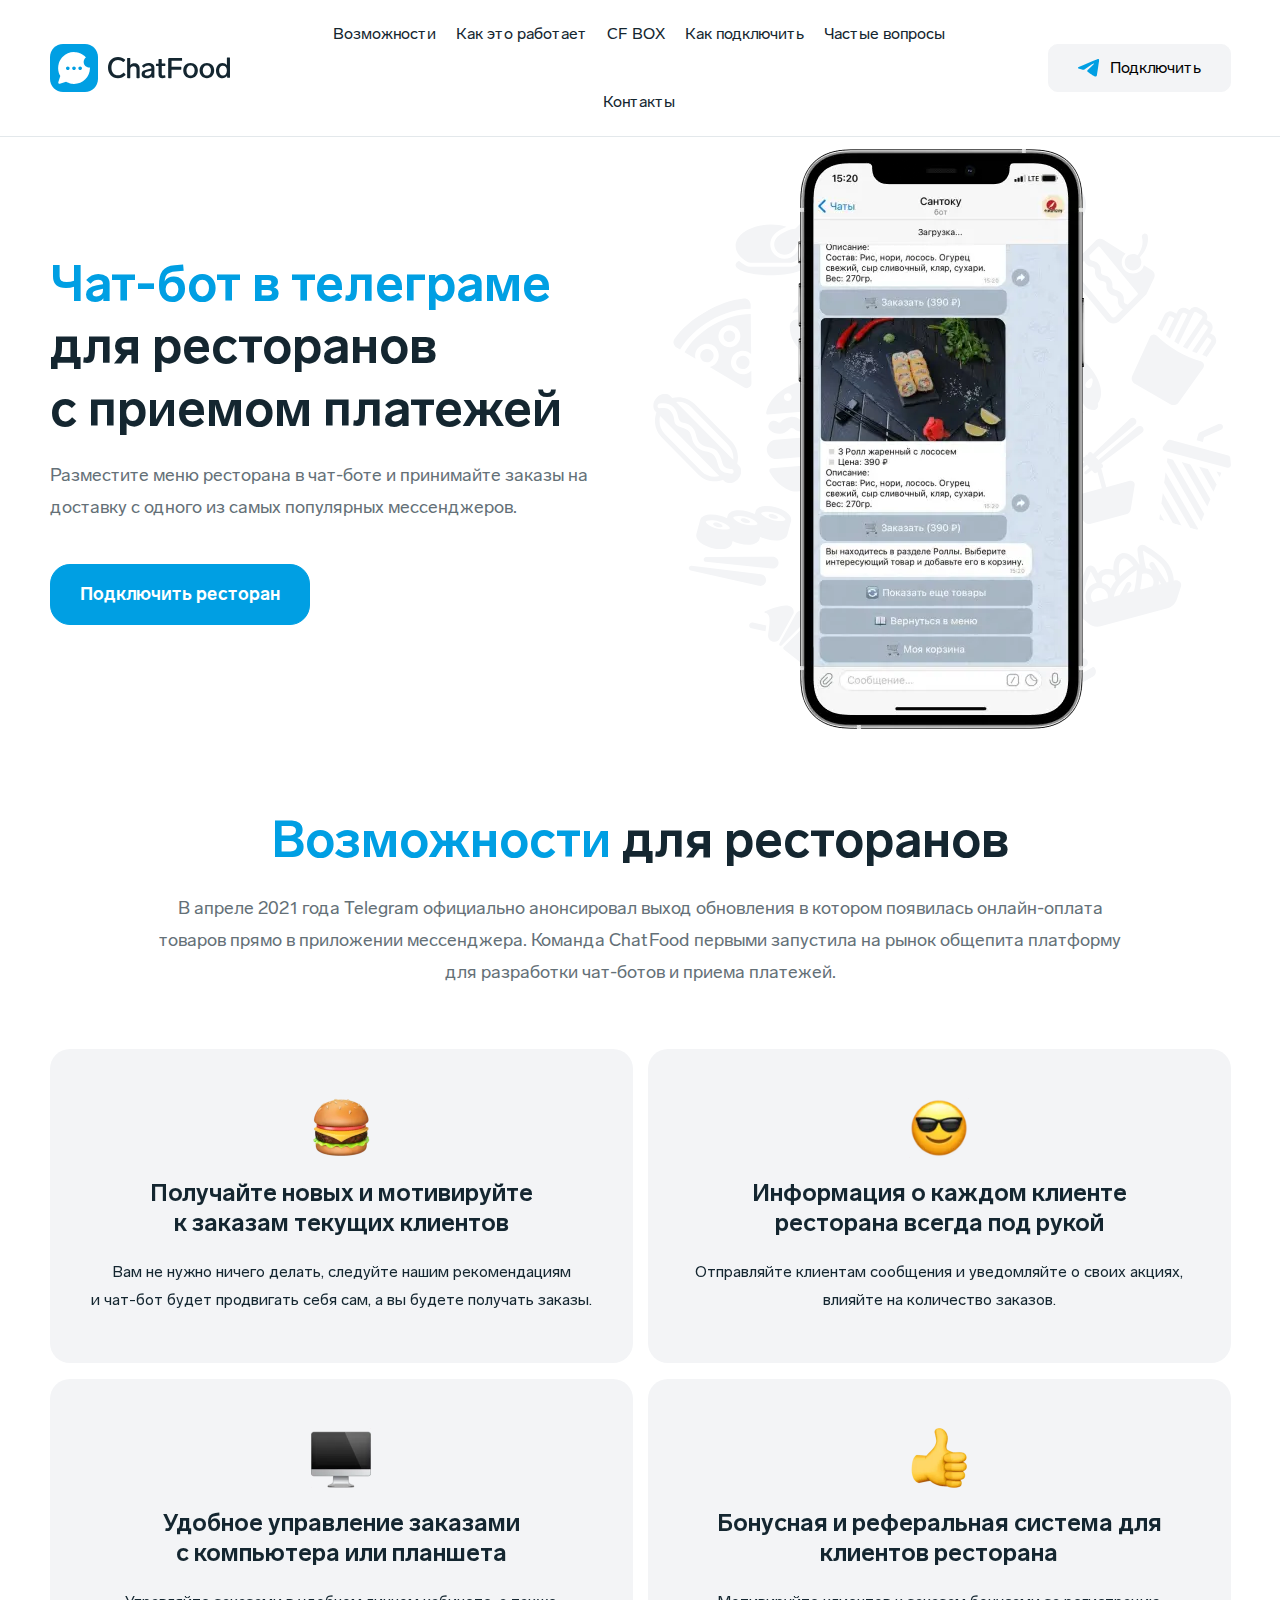
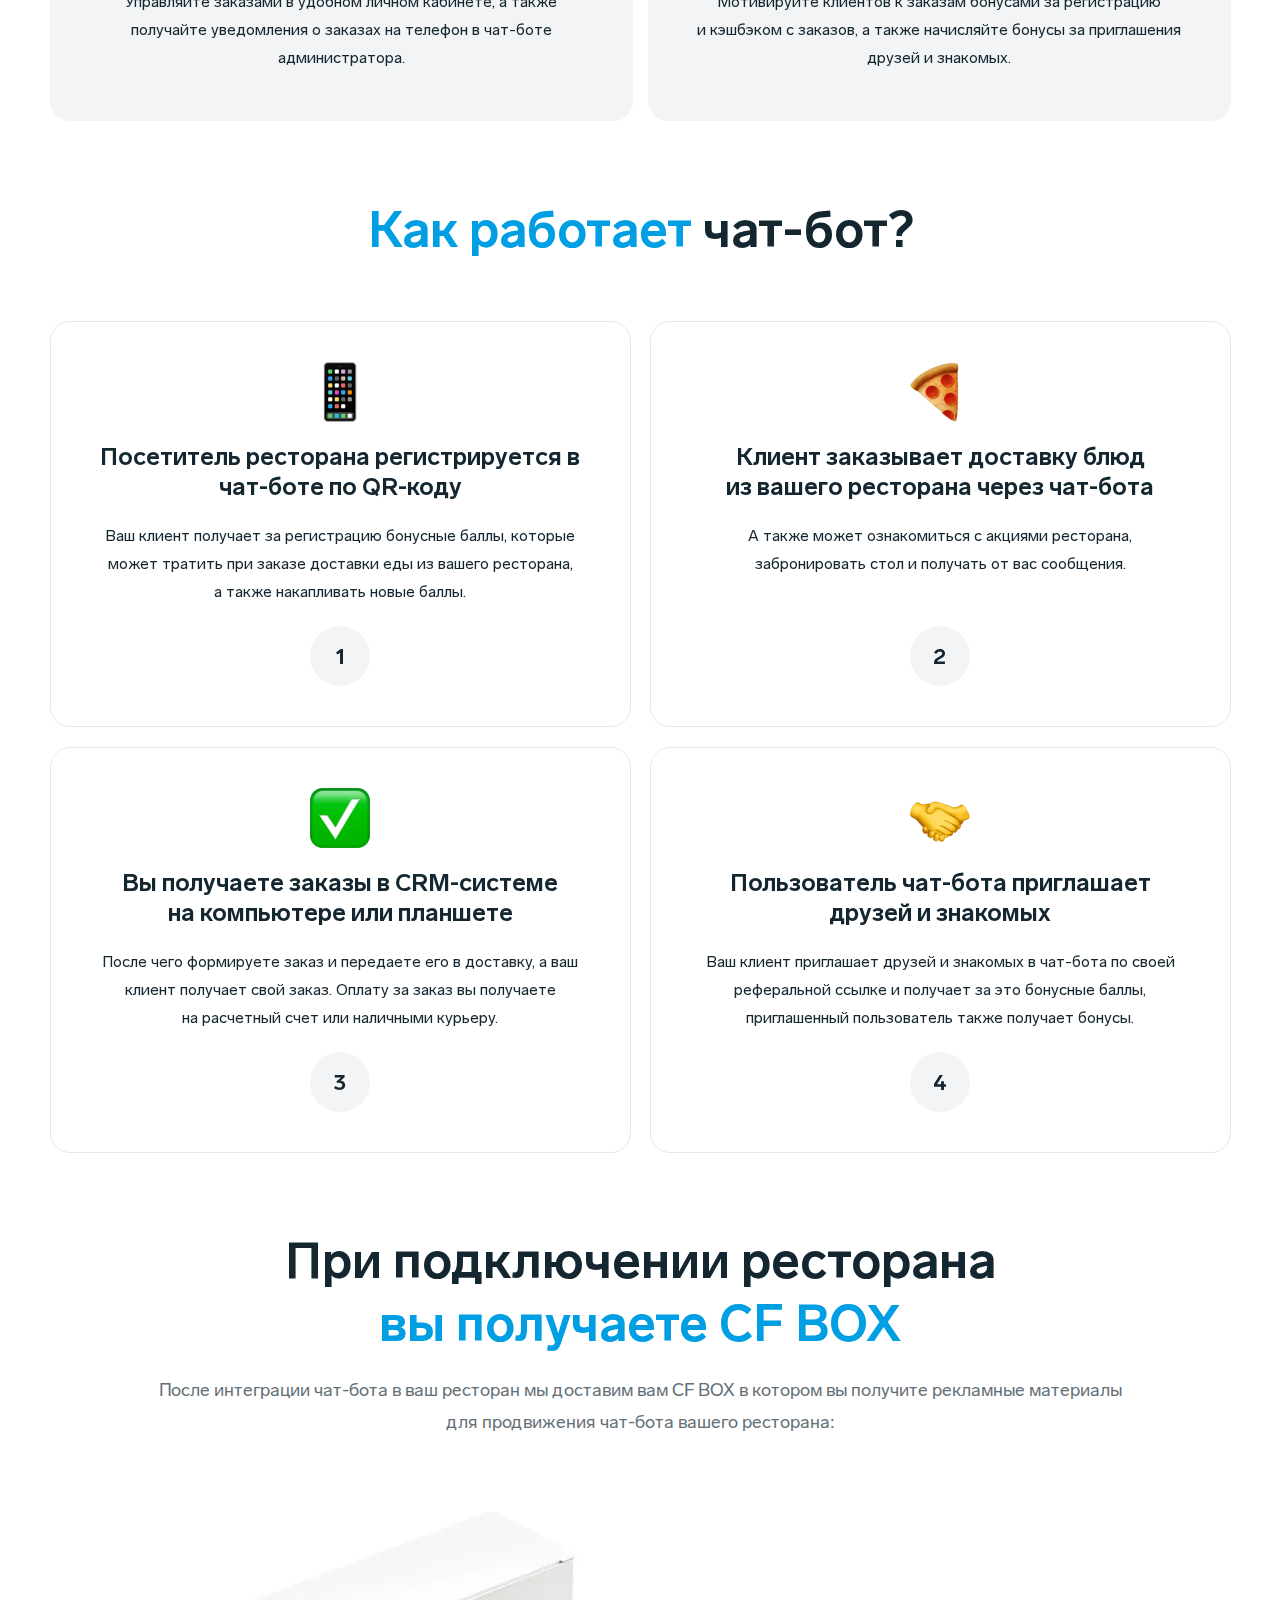
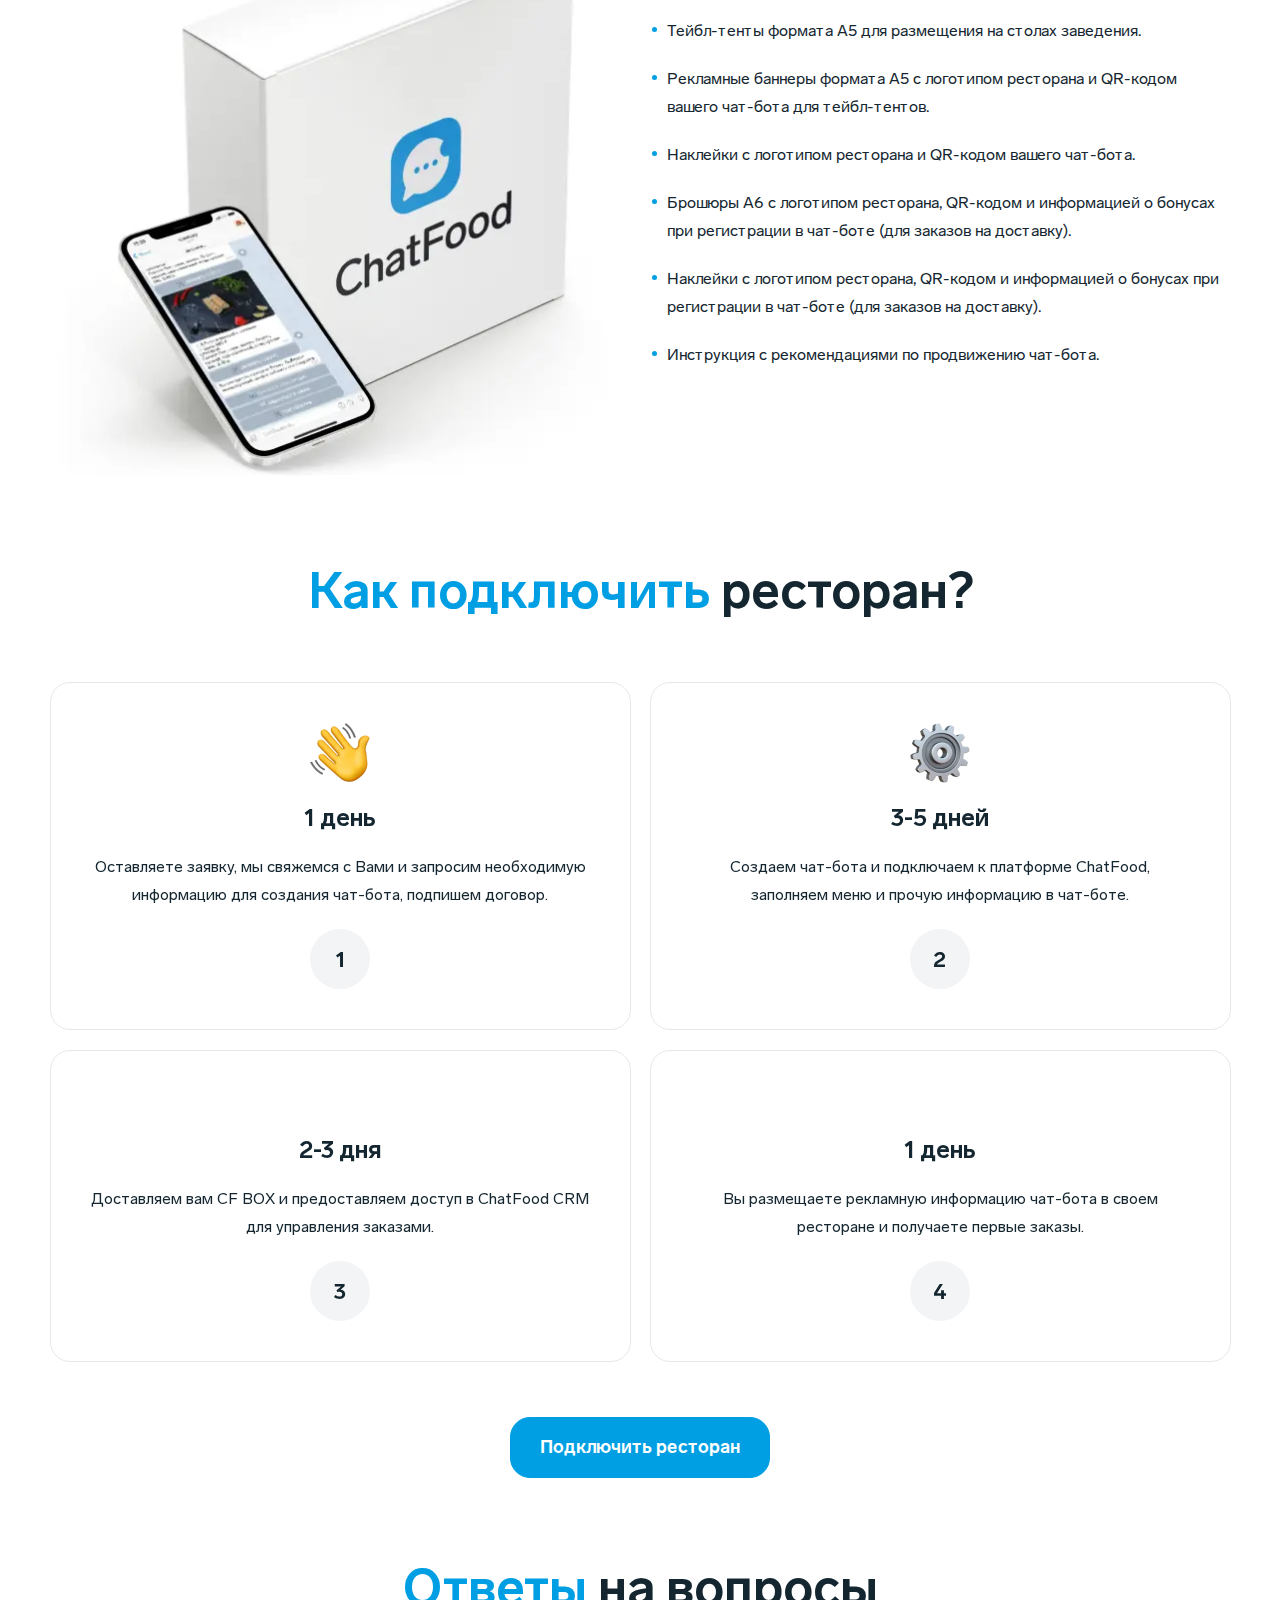
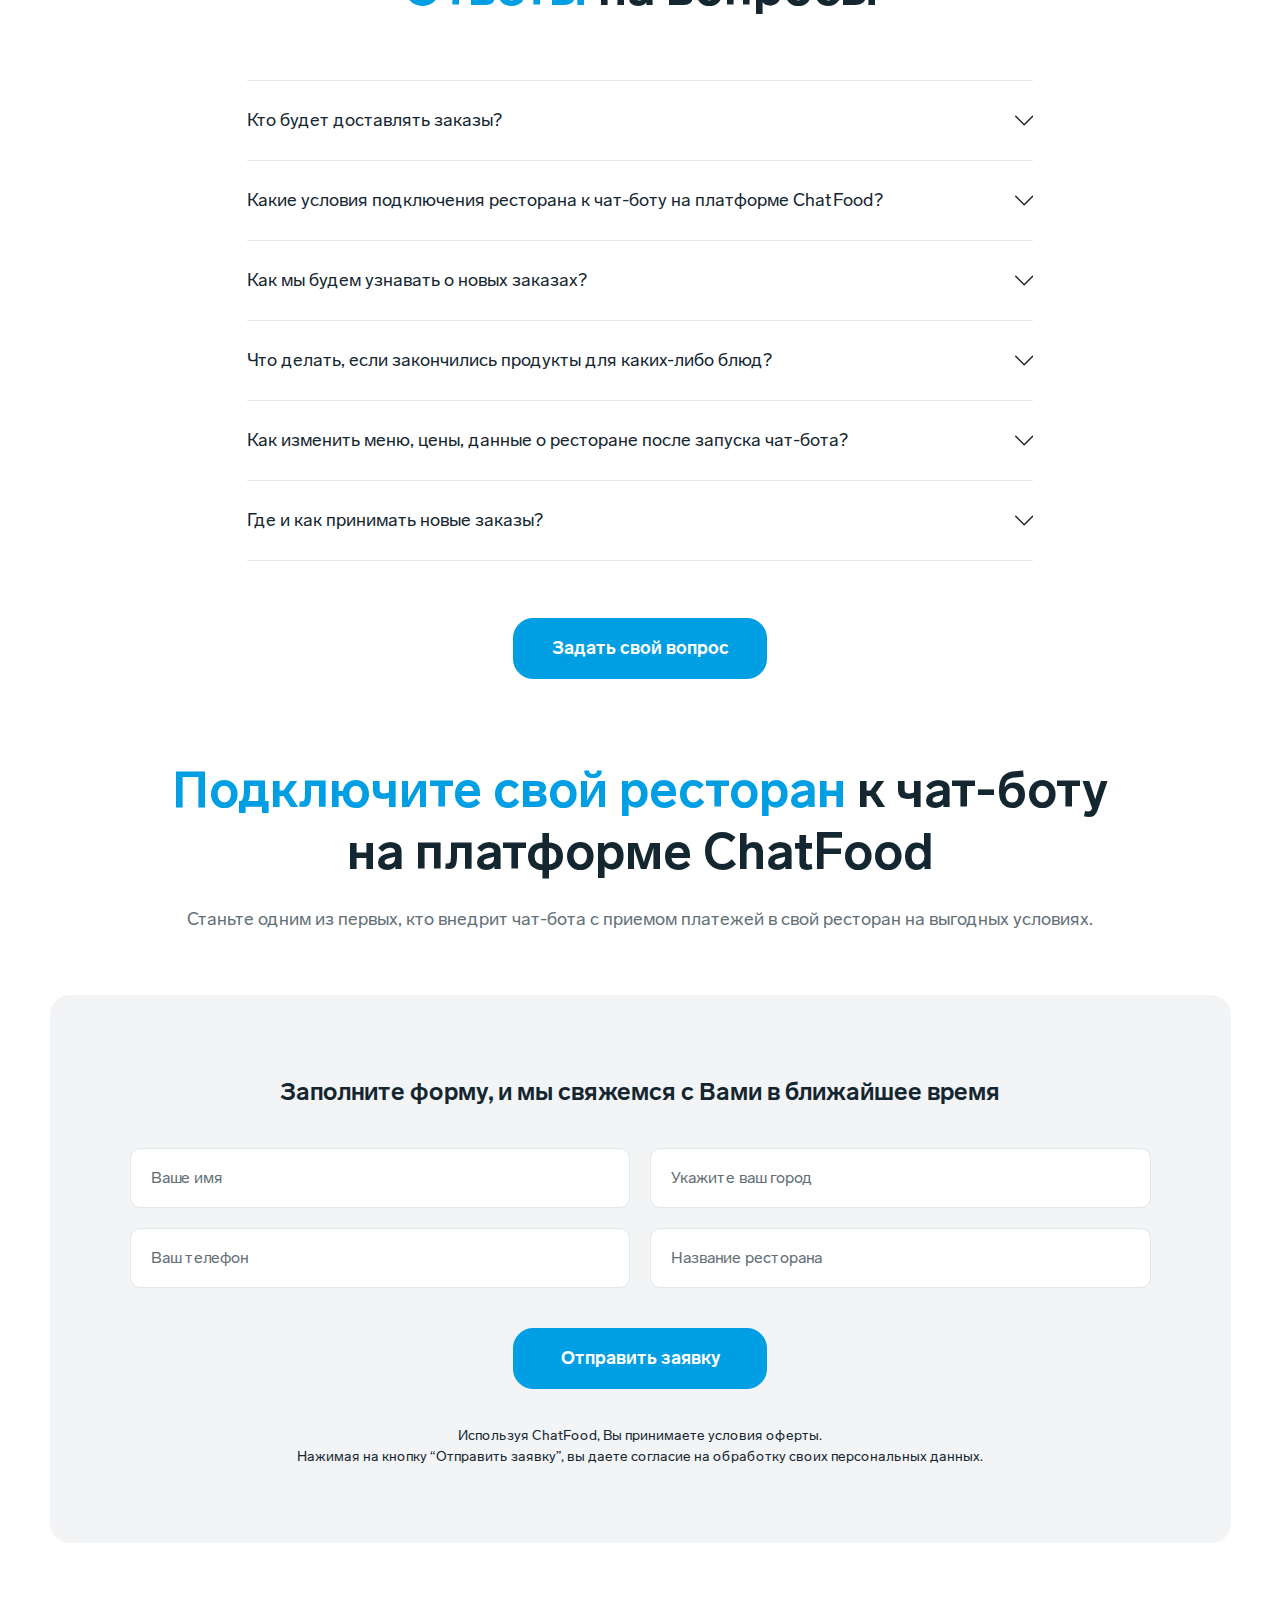
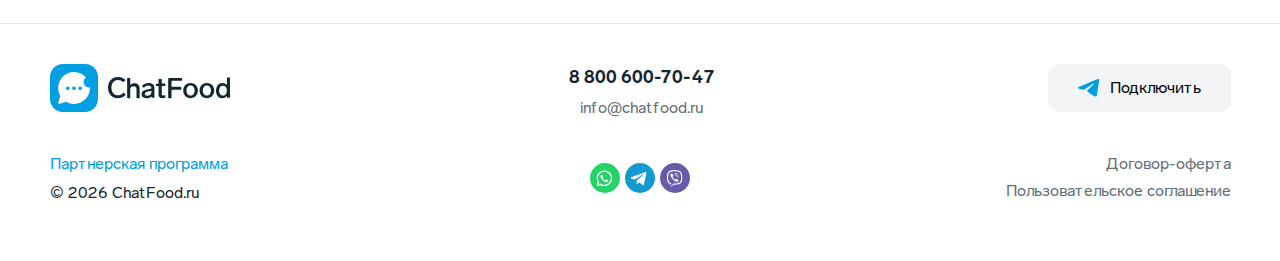
==== commit e95e817d: "edits" ====
--- a/public/index.html
+++ b/public/index.html
@@ -30,7 +30,7 @@
 	<body data-bg="main.jpg">
 		<div class="main-wrapper">
 			<div class="menu-mobile menu-mobile--js d-xl-none">
-				<div class="toggle-menu-mobile toggle-menu-mobile--js on"><span></span>
+				<div class="toggle-menu-mobile toggle-menu-mobile--js"><span></span>
 				</div>
 				<div class="menu-mobile__inner">
 					<ul class="menu" itemscope="itemscope" itemtype="http://schema.org/SiteNavigationElement">
@@ -63,7 +63,7 @@
 									<li class="menu-item" itemprop="item"><a href="#footer" itemprop="url">Контакты</a></li>
 								</ul>
 							</div>
-							<div class="col-auto"> <a class="connect btn btn-secondary" href="#" target="_blank">
+							<div class="col-auto"> <a class="connect btn btn-secondary scroll-link" href="#sForm">
 								<svg class="icon icon-tg ">
 									<use xlink:href="img/svg/sprite.svg#tg"></use>
 								</svg><span>Подключить</span></a>
@@ -331,7 +331,7 @@
 									<use xlink:href="img/svg/sprite.svg#chevron-down"></use>
 								</svg>
 							</div>
-							<div class="accordion-item__content"> 
+							<div class="accordion-item__content accordion-item__content--js"> 
 								<p>t is a long established fact that a reader will be distracted by the readable content of a page when looking at its layout. The point of using Lorem Ipsum is that it has a more-or-less normal distribution of letters, as opposed to using 'Content here</p>
 							</div>
 						</div>
@@ -341,7 +341,7 @@
 									<use xlink:href="img/svg/sprite.svg#chevron-down"></use>
 								</svg>
 							</div>
-							<div class="accordion-item__content"> 
+							<div class="accordion-item__content accordion-item__content--js"> 
 								<p>t is a long established fact that a reader will be distracted by the readable content of a page when looking at its layout. The point of using Lorem Ipsum is that it has a more-or-less normal distribution of letters, as opposed to using 'Content here</p>
 							</div>
 						</div>
@@ -351,7 +351,7 @@
 									<use xlink:href="img/svg/sprite.svg#chevron-down"></use>
 								</svg>
 							</div>
-							<div class="accordion-item__content"> 
+							<div class="accordion-item__content accordion-item__content--js"> 
 								<p>t is a long established fact that a reader will be distracted by the readable content of a page when looking at its layout. The point of using Lorem Ipsum is that it has a more-or-less normal distribution of letters, as opposed to using 'Content here</p>
 							</div>
 						</div>
@@ -361,7 +361,7 @@
 									<use xlink:href="img/svg/sprite.svg#chevron-down"></use>
 								</svg>
 							</div>
-							<div class="accordion-item__content"> 
+							<div class="accordion-item__content accordion-item__content--js"> 
 								<p>t is a long established fact that a reader will be distracted by the readable content of a page when looking at its layout. The point of using Lorem Ipsum is that it has a more-or-less normal distribution of letters, as opposed to using 'Content here</p>
 							</div>
 						</div>
@@ -371,7 +371,7 @@
 									<use xlink:href="img/svg/sprite.svg#chevron-down"></use>
 								</svg>
 							</div>
-							<div class="accordion-item__content"> 
+							<div class="accordion-item__content accordion-item__content--js"> 
 								<p>t is a long established fact that a reader will be distracted by the readable content of a page when looking at its layout. The point of using Lorem Ipsum is that it has a more-or-less normal distribution of letters, as opposed to using 'Content here</p>
 							</div>
 						</div>
@@ -381,7 +381,7 @@
 									<use xlink:href="img/svg/sprite.svg#chevron-down"></use>
 								</svg>
 							</div>
-							<div class="accordion-item__content"> 
+							<div class="accordion-item__content accordion-item__content--js"> 
 								<p>t is a long established fact that a reader will be distracted by the readable content of a page when looking at its layout. The point of using Lorem Ipsum is that it has a more-or-less normal distribution of letters, as opposed to using 'Content here</p>
 							</div>
 						</div>
@@ -444,7 +444,7 @@
 						<div class="footer__col col-md-4 col-lg-6 col-xl-7 order-2"><a class="footer__tel" href="tel:88006007047">8 800 600-70-47</a><a class="footer__mail" href="mailto:info@chatfood.ru">info@chatfood.ru</a>
 						</div>
 						<div class="footer__rCol col-md order-1 order-md-2">
-							<div class="footer__btnWrap"><a class="connect btn btn-secondary" href="#" target="_blank">
+							<div class="footer__btnWrap"><a class="connect btn btn-secondary scroll-link" href="#sForm">
 								<svg class="icon icon-tg ">
 									<use xlink:href="img/svg/sprite.svg#tg"></use>
 								</svg><span>Подключить</span></a>
--- a/public/css/main.min.css
+++ b/public/css/main.min.css
@@ -1 +1 @@
-@font-face{font-family:swiper-icons;src:url("data:application/font-woff;charset=utf-8;base64, [base64]//wADZ2x5ZgAAAywAAADMAAAD2MHtryVoZWFkAAABbAAAADAAAAA2E2+eoWhoZWEAAAGcAAAAHwAAACQC9gDzaG10eAAAAigAAAAZAAAArgJkABFsb2NhAAAC0AAAAFoAAABaFQAUGG1heHAAAAG8AAAAHwAAACAAcABAbmFtZQAAA/gAAAE5AAACXvFdBwlwb3N0AAAFNAAAAGIAAACE5s74hXjaY2BkYGAAYpf5Hu/j+W2+MnAzMYDAzaX6QjD6/4//Bxj5GA8AuRwMYGkAPywL13jaY2BkYGA88P8Agx4j+/8fQDYfA1AEBWgDAIB2BOoAeNpjYGRgYNBh4GdgYgABEMnIABJzYNADCQAACWgAsQB42mNgYfzCOIGBlYGB0YcxjYGBwR1Kf2WQZGhhYGBiYGVmgAFGBiQQkOaawtDAoMBQxXjg/wEGPcYDDA4wNUA2CCgwsAAAO4EL6gAAeNpj2M0gyAACqxgGNWBkZ2D4/wMA+xkDdgAAAHjaY2BgYGaAYBkGRgYQiAHyGMF8FgYHIM3DwMHABGQrMOgyWDLEM1T9/w8UBfEMgLzE////P/5//f/V/xv+r4eaAAeMbAxwIUYmIMHEgKYAYjUcsDAwsLKxc3BycfPw8jEQA/[base64]/uznmfPFBNODM2K7MTQ45YEAZqGP81AmGGcF3iPqOop0r1SPTaTbVkfUe4HXj97wYE+yNwWYxwWu4v1ugWHgo3S1XdZEVqWM7ET0cfnLGxWfkgR42o2PvWrDMBSFj/IHLaF0zKjRgdiVMwScNRAoWUoH78Y2icB/yIY09An6AH2Bdu/UB+yxopYshQiEvnvu0dURgDt8QeC8PDw7Fpji3fEA4z/PEJ6YOB5hKh4dj3EvXhxPqH/SKUY3rJ7srZ4FZnh1PMAtPhwP6fl2PMJMPDgeQ4rY8YT6Gzao0eAEA409DuggmTnFnOcSCiEiLMgxCiTI6Cq5DZUd3Qmp10vO0LaLTd2cjN4fOumlc7lUYbSQcZFkutRG7g6JKZKy0RmdLY680CDnEJ+UMkpFFe1RN7nxdVpXrC4aTtnaurOnYercZg2YVmLN/d/gczfEimrE/fs/bOuq29Zmn8tloORaXgZgGa78yO9/cnXm2BpaGvq25Dv9S4E9+5SIc9PqupJKhYFSSl47+Qcr1mYNAAAAeNptw0cKwkAAAMDZJA8Q7OUJvkLsPfZ6zFVERPy8qHh2YER+3i/BP83vIBLLySsoKimrqKqpa2hp6+jq6RsYGhmbmJqZSy0sraxtbO3sHRydnEMU4uR6yx7JJXveP7WrDycAAAAAAAH//wACeNpjYGRgYOABYhkgZgJCZgZNBkYGLQZtIJsFLMYAAAw3ALgAeNolizEKgDAQBCchRbC2sFER0YD6qVQiBCv/H9ezGI6Z5XBAw8CBK/m5iQQVauVbXLnOrMZv2oLdKFa8Pjuru2hJzGabmOSLzNMzvutpB3N42mNgZGBg4GKQYzBhYMxJLMlj4GBgAYow/P/PAJJhLM6sSoWKfWCAAwDAjgbRAAB42mNgYGBkAIIbCZo5IPrmUn0hGA0AO8EFTQAA") format("woff");font-weight:400;font-style:normal}:root{--swiper-theme-color:#007aff}.swiper-container{margin-left:auto;margin-right:auto;position:relative;overflow:hidden;list-style:none;padding:0;z-index:1}.swiper-container-vertical>.swiper-wrapper{flex-direction:column}.swiper-wrapper{position:relative;width:100%;height:100%;z-index:1;display:flex;transition-property:transform;box-sizing:content-box}.swiper-container-android .swiper-slide,.swiper-wrapper{transform:translateZ(0)}.swiper-container-multirow>.swiper-wrapper{flex-wrap:wrap}.swiper-container-multirow-column>.swiper-wrapper{flex-wrap:wrap;flex-direction:column}.swiper-container-free-mode>.swiper-wrapper{transition-timing-function:ease-out;margin:0 auto}.swiper-container-pointer-events{touch-action:pan-y}.swiper-container-pointer-events.swiper-container-vertical{touch-action:pan-x}.swiper-slide{flex-shrink:0;width:100%;height:100%;position:relative;transition-property:transform}.swiper-slide-invisible-blank{visibility:hidden}.swiper-container-autoheight,.swiper-container-autoheight .swiper-slide{height:auto}.swiper-container-autoheight .swiper-wrapper{align-items:flex-start;transition-property:transform,height}.swiper-container-3d{perspective:1200px}.swiper-container-3d .swiper-cube-shadow,.swiper-container-3d .swiper-slide,.swiper-container-3d .swiper-slide-shadow-bottom,.swiper-container-3d .swiper-slide-shadow-left,.swiper-container-3d .swiper-slide-shadow-right,.swiper-container-3d .swiper-slide-shadow-top,.swiper-container-3d .swiper-wrapper{transform-style:preserve-3d}.swiper-container-3d .swiper-slide-shadow-bottom,.swiper-container-3d .swiper-slide-shadow-left,.swiper-container-3d .swiper-slide-shadow-right,.swiper-container-3d .swiper-slide-shadow-top{position:absolute;left:0;top:0;width:100%;height:100%;pointer-events:none;z-index:10}.swiper-container-3d .swiper-slide-shadow-left{background-image:linear-gradient(270deg,rgba(0,0,0,.5),transparent)}.swiper-container-3d .swiper-slide-shadow-right{background-image:linear-gradient(90deg,rgba(0,0,0,.5),transparent)}.swiper-container-3d .swiper-slide-shadow-top{background-image:linear-gradient(0deg,rgba(0,0,0,.5),transparent)}.swiper-container-3d .swiper-slide-shadow-bottom{background-image:linear-gradient(180deg,rgba(0,0,0,.5),transparent)}.swiper-container-css-mode>.swiper-wrapper{overflow:auto;scrollbar-width:none;-ms-overflow-style:none}.swiper-container-css-mode>.swiper-wrapper::-webkit-scrollbar{display:none}.swiper-container-css-mode>.swiper-wrapper>.swiper-slide{scroll-snap-align:start start}.swiper-container-horizontal.swiper-container-css-mode>.swiper-wrapper{scroll-snap-type:x mandatory}.swiper-container-vertical.swiper-container-css-mode>.swiper-wrapper{scroll-snap-type:y mandatory}@font-face{font-family:Lab Grotesque;font-style:normal;font-weight:400;font-display:swap;src:url(../fonts/LabGrotesque-Regular.woff2) format("woff2")}@font-face{font-family:Lab Grotesque;font-style:normal;font-weight:700;font-display:swap;src:url(../fonts/LabGrotesque-Bold.woff2) format("woff2")}.icon{display:inline-block;width:1em;height:1em;fill:currentColor}.icon-basket{font-size:2.4rem;width:.91667em}.icon-check{font-size:2.7rem;width:1em}.icon-chevron-down{font-size:1.2rem;width:1.66667em}.icon-fb,.icon-instagram{font-size:2.4rem;width:1em}.icon-telegram{font-size:1.6rem;width:1em}.icon-tg{font-size:1.7rem;width:1.17647em}.icon-viber{font-size:1.9rem;width:1em}.icon-vk{font-size:2.4rem;width:1em}.icon-whatsapp{font-size:1.9rem;width:1em}:root{--bs-white:#fff;--bs-black:#000;--bs-primary:#009fe3;--bs-secondary:#f3f4f6;--bs-success:#198754;--bs-info:#0dcaf0;--bs-warning:#ffc107;--bs-danger:#dc3545;--bs-light:#f8f9fa;--bs-dark:#212529;--bs-font-sans-serif:"Lab Grotesque",system-ui,-apple-system,"Segoe UI",Roboto,"Helvetica Neue",Arial,"Noto Sans","Liberation Sans",sans-serif,"Apple Color Emoji","Segoe UI Emoji","Segoe UI Symbol","Noto Color Emoji";--bs-font-monospace:SFMono-Regular,Menlo,Monaco,Consolas,"Liberation Mono","Courier New",monospace;--bs-gradient:linear-gradient(180deg,hsla(0,0%,100%,0.15),hsla(0,0%,100%,0))}*,:after,:before{box-sizing:border-box}body{margin:0;font-family:var(--bs-font-sans-serif);font-size:1rem;font-weight:400;line-height:1.5;color:#142630;background-color:#fff;-webkit-text-size-adjust:100%;-webkit-tap-highlight-color:rgba(0,0,0,0)}hr{margin:1rem 0;color:inherit;background-color:currentColor;border:0;opacity:.25}hr:not([size]){height:1px}.h1,.h2,.h3,.h4,.h5,.h6,h1,h2,h3,h4,h5,h6{margin-top:0;margin-bottom:.5rem;font-weight:500;line-height:1.2}.h1,.h2,h1,h2{font-size:var(--h1-font-size)}.h3,h3{font-size:calc(1.3rem + .6vw)}.h4,h4{font-size:var(--h4-font-size)}.h5,h5{font-size:var(--h5-font-size)}.h6,h6{font-size:1rem}p{margin-top:0;margin-bottom:1rem}abbr[data-bs-original-title],abbr[title]{-webkit-text-decoration:underline dotted;text-decoration:underline dotted;cursor:help;-webkit-text-decoration-skip-ink:none;text-decoration-skip-ink:none}address{margin-bottom:1rem;font-style:normal;line-height:inherit}ol,ul{padding-left:2rem}dl,ol,ul{margin-top:0;margin-bottom:1rem}ol ol,ol ul,ul ol,ul ul{margin-bottom:0}dt{font-weight:700}dd{margin-bottom:.5rem;margin-left:0}blockquote{margin:0 0 1rem}b,strong{font-weight:bolder}.small,small{font-size:.875em}.mark,mark{padding:.2em;background-color:#fcf8e3}sub,sup{position:relative;font-size:.75em;line-height:0;vertical-align:baseline}sub{bottom:-.25em}sup{top:-.5em}a{color:#009fe3;text-decoration:underline}a:hover{color:#007fb6}a:not([href]):not([class]),a:not([href]):not([class]):hover{color:inherit;text-decoration:none}code,kbd,pre,samp{font-family:var(--bs-font-monospace);font-size:1em;direction:ltr;unicode-bidi:bidi-override}pre{display:block;margin-top:0;margin-bottom:1rem;overflow:auto;font-size:.875em}pre code{font-size:inherit;color:inherit;word-break:normal}code{font-size:.875em;color:#d63384;word-wrap:break-word}a>code{color:inherit}kbd{padding:.2rem .4rem;font-size:.875em;color:#fff;background-color:#212529;border-radius:.2rem}kbd kbd{padding:0;font-size:1em;font-weight:700}figure{margin:0 0 1rem}img,svg{vertical-align:middle}table{caption-side:bottom;border-collapse:collapse}caption{padding-top:.5rem;padding-bottom:.5rem;color:#6c757d;text-align:left}th{text-align:inherit;text-align:-webkit-match-parent}tbody,td,tfoot,th,thead,tr{border:0 solid;border-color:inherit}label{display:inline-block}button{border-radius:0}button:focus:not(:focus-visible){outline:0}button,input,optgroup,select,textarea{margin:0;font-family:inherit;font-size:inherit;line-height:inherit}button,select{text-transform:none}[role=button]{cursor:pointer}select{word-wrap:normal}select:disabled{opacity:1}[list]::-webkit-calendar-picker-indicator{display:none}[type=button],[type=reset],[type=submit],button{-webkit-appearance:button}[type=button]:not(:disabled),[type=reset]:not(:disabled),[type=submit]:not(:disabled),button:not(:disabled){cursor:pointer}::-moz-focus-inner{padding:0;border-style:none}textarea{resize:vertical}fieldset{min-width:0;padding:0;margin:0;border:0}legend{float:left;width:100%;padding:0;margin-bottom:.5rem;font-size:calc(1.275rem + .3vw);line-height:inherit}legend+*{clear:left}::-webkit-datetime-edit-day-field,::-webkit-datetime-edit-fields-wrapper,::-webkit-datetime-edit-hour-field,::-webkit-datetime-edit-minute,::-webkit-datetime-edit-month-field,::-webkit-datetime-edit-text,::-webkit-datetime-edit-year-field{padding:0}::-webkit-inner-spin-button{height:auto}[type=search]{outline-offset:-2px;-webkit-appearance:textfield}::-webkit-search-decoration{-webkit-appearance:none}::-webkit-color-swatch-wrapper{padding:0}::file-selector-button{font:inherit}::-webkit-file-upload-button{font:inherit;-webkit-appearance:button}output{display:inline-block}iframe{border:0}summary{display:list-item;cursor:pointer}progress{vertical-align:baseline}[hidden]{display:none!important}.lead{font-size:1.25rem;font-weight:300}.display-1{font-size:calc(1.625rem + 4.5vw)}.display-1,.display-2{font-weight:300;line-height:1.2}.display-2{font-size:calc(1.575rem + 3.9vw)}.display-3{font-size:calc(1.525rem + 3.3vw)}.display-3,.display-4{font-weight:300;line-height:1.2}.display-4{font-size:calc(1.475rem + 2.7vw)}.display-5{font-size:calc(1.425rem + 2.1vw)}.display-5,.display-6{font-weight:300;line-height:1.2}.display-6{font-size:calc(1.375rem + 1.5vw)}.list-inline,.list-unstyled{padding-left:0;list-style:none}.list-inline-item{display:inline-block}.list-inline-item:not(:last-child){margin-right:.5rem}.initialism{font-size:.875em;text-transform:uppercase}.blockquote{margin-bottom:1rem;font-size:1.25rem}.blockquote>:last-child{margin-bottom:0}.blockquote-footer{margin-top:-1rem;margin-bottom:1rem;font-size:.875em;color:#6c757d}.blockquote-footer:before{content:"\2014\00A0"}.container,.container-fluid,.container-lg,.container-md,.container-sm,.container-xl{width:100%;padding-right:var(--bs-gutter-x,.75rem);padding-left:var(--bs-gutter-x,.75rem);margin-right:auto;margin-left:auto}.row{--bs-gutter-x:1.5rem;--bs-gutter-y:0;display:flex;flex-wrap:wrap;margin-top:calc(var(--bs-gutter-y)*-1);margin-right:calc(var(--bs-gutter-x)*-0.5);margin-left:calc(var(--bs-gutter-x)*-0.5)}.row>*{flex-shrink:0;width:100%;max-width:100%;padding-right:calc(var(--bs-gutter-x)*0.5);padding-left:calc(var(--bs-gutter-x)*0.5);margin-top:var(--bs-gutter-y)}.col{flex:1 0 0%}.row-cols-auto>*{flex:0 0 auto;width:auto}.row-cols-1>*{flex:0 0 auto;width:100%}.row-cols-2>*{flex:0 0 auto;width:50%}.row-cols-3>*{flex:0 0 auto;width:33.33333%}.row-cols-4>*{flex:0 0 auto;width:25%}.row-cols-5>*{flex:0 0 auto;width:20%}.row-cols-6>*{flex:0 0 auto;width:16.66667%}.col-auto{flex:0 0 auto;width:auto}.col-1{flex:0 0 auto;width:8.33333%}.col-2{flex:0 0 auto;width:16.66667%}.col-3{flex:0 0 auto;width:25%}.col-4{flex:0 0 auto;width:33.33333%}.col-5{flex:0 0 auto;width:41.66667%}.col-6{flex:0 0 auto;width:50%}.col-7{flex:0 0 auto;width:58.33333%}.col-8{flex:0 0 auto;width:66.66667%}.col-9{flex:0 0 auto;width:75%}.col-10{flex:0 0 auto;width:83.33333%}.col-11{flex:0 0 auto;width:91.66667%}.col-12{flex:0 0 auto;width:100%}.offset-1{margin-left:8.33333%}.offset-2{margin-left:16.66667%}.offset-3{margin-left:25%}.offset-4{margin-left:33.33333%}.offset-5{margin-left:41.66667%}.offset-6{margin-left:50%}.offset-7{margin-left:58.33333%}.offset-8{margin-left:66.66667%}.offset-9{margin-left:75%}.offset-10{margin-left:83.33333%}.offset-11{margin-left:91.66667%}.g-0,.gx-0{--bs-gutter-x:0}.g-0,.gy-0{--bs-gutter-y:0}.g-1,.gx-1{--bs-gutter-x:0.25rem}.g-1,.gy-1{--bs-gutter-y:0.25rem}.g-2,.gx-2{--bs-gutter-x:0.5rem}.g-2,.gy-2{--bs-gutter-y:0.5rem}.g-3,.gx-3{--bs-gutter-x:1rem}.g-3,.gy-3{--bs-gutter-y:1rem}.g-4,.gx-4{--bs-gutter-x:1.5rem}.g-4,.gy-4{--bs-gutter-y:1.5rem}.g-5,.gx-5{--bs-gutter-x:3rem}.g-5,.gy-5{--bs-gutter-y:3rem}.form-label{margin-bottom:.5rem}.col-form-label{padding-top:calc(1.0625rem + 1px);padding-bottom:calc(1.0625rem + 1px);margin-bottom:0;font-size:inherit;line-height:1.5}.col-form-label-lg{padding-top:calc(.5rem + 1px);padding-bottom:calc(.5rem + 1px);font-size:1.25rem}.col-form-label-sm{padding-top:calc(.25rem + 1px);padding-bottom:calc(.25rem + 1px);font-size:.875rem}.form-text{margin-top:.25rem;font-size:.875em;color:#6c757d}.form-control{display:block;width:100%;padding:1.0625rem 1.25rem;font-size:1rem;font-weight:400;line-height:1.5;color:#142630;background-color:#fff;background-clip:padding-box;border:1px solid #e3e8eb;-webkit-appearance:none;-moz-appearance:none;appearance:none;border-radius:.625rem;transition:border-color .15s ease-in-out,box-shadow .15s ease-in-out}.form-control[type=file]{overflow:hidden}.form-control[type=file]:not(:disabled):not([readonly]){cursor:pointer}.form-control:focus{color:#142630;background-color:#fff;border-color:#80cff1;outline:0;box-shadow:0 0 0 .25rem rgba(0,159,227,.25)}.form-control::-webkit-date-and-time-value{height:1.5em}.form-control::-moz-placeholder{color:#647077;opacity:1}.form-control::placeholder{color:#647077;opacity:1}.form-control:disabled,.form-control[readonly]{background-color:#e9ecef;opacity:1}.form-control::file-selector-button{padding:1.0625rem 1.25rem;margin:-1.0625rem -1.25rem;-webkit-margin-end:1.25rem;margin-inline-end:1.25rem;color:#142630;background-color:#e9ecef;pointer-events:none;border:0 solid;border-color:inherit;border-inline-end-width:1px;border-radius:0;transition:color .15s ease-in-out,background-color .15s ease-in-out,border-color .15s ease-in-out,box-shadow .15s ease-in-out}.form-control:hover:not(:disabled):not([readonly])::file-selector-button{background-color:#dde0e3}.form-control::-webkit-file-upload-button{padding:1.0625rem 1.25rem;margin:-1.0625rem -1.25rem;-webkit-margin-end:1.25rem;margin-inline-end:1.25rem;color:#142630;background-color:#e9ecef;pointer-events:none;border:0 solid;border-color:inherit;border-inline-end-width:1px;border-radius:0;-webkit-transition:color .15s ease-in-out,background-color .15s ease-in-out,border-color .15s ease-in-out,box-shadow .15s ease-in-out;transition:color .15s ease-in-out,background-color .15s ease-in-out,border-color .15s ease-in-out,box-shadow .15s ease-in-out}.form-control:hover:not(:disabled):not([readonly])::-webkit-file-upload-button{background-color:#dde0e3}.form-control-plaintext{display:block;width:100%;padding:1.0625rem 0;margin-bottom:0;line-height:1.5;color:#142630;background-color:transparent;border:solid transparent;border-width:1px 0}.form-control-plaintext.form-control-lg,.form-control-plaintext.form-control-sm{padding-right:0;padding-left:0}.form-control-sm{min-height:calc(1.5em + .5rem + 2px);padding:.25rem .5rem;font-size:.875rem;border-radius:.2rem}.form-control-sm::file-selector-button{padding:.25rem .5rem;margin:-.25rem -.5rem;-webkit-margin-end:.5rem;margin-inline-end:.5rem}.form-control-sm::-webkit-file-upload-button{padding:.25rem .5rem;margin:-.25rem -.5rem;-webkit-margin-end:.5rem;margin-inline-end:.5rem}.form-control-lg{min-height:calc(1.5em + 1rem + 2px);padding:.5rem 1rem;font-size:1.25rem;border-radius:1.25rem}.form-control-lg::file-selector-button{padding:.5rem 1rem;margin:-.5rem -1rem;-webkit-margin-end:1rem;margin-inline-end:1rem}.form-control-lg::-webkit-file-upload-button{padding:.5rem 1rem;margin:-.5rem -1rem;-webkit-margin-end:1rem;margin-inline-end:1rem}textarea.form-control{min-height:calc(1.5em + 2.125rem + 2px)}textarea.form-control-sm{min-height:calc(1.5em + .5rem + 2px)}textarea.form-control-lg{min-height:calc(1.5em + 1rem + 2px)}.form-control-color{max-width:3rem;height:auto;padding:1.0625rem}.form-control-color:not(:disabled):not([readonly]){cursor:pointer}.form-control-color::-moz-color-swatch{height:1.5em;border-radius:.625rem}.form-control-color::-webkit-color-swatch{height:1.5em;border-radius:.625rem}.form-select,.select2-container--default .select2-selection--single{display:block;width:100%;padding:1.0625rem 3.75rem 1.0625rem 1.25rem;-moz-padding-start:calc(1.25rem - 3px);font-size:1rem;font-weight:400;line-height:1.5;color:#142630;background-color:#fff;background-image:url("data:image/svg+xml;charset=utf-8,%3Csvg xmlns='http://www.w3.org/2000/svg' viewBox='0 0 16 16'%3E%3Cpath fill='none' stroke='%23343a40' stroke-linecap='round' stroke-linejoin='round' stroke-width='2' d='M2 5l6 6 6-6'/%3E%3C/svg%3E");background-repeat:no-repeat;background-position:right 1.25rem center;background-size:16px 12px;border:1px solid #e3e8eb;border-radius:.625rem;transition:border-color .15s ease-in-out,box-shadow .15s ease-in-out;-webkit-appearance:none;-moz-appearance:none;appearance:none}.form-select:focus,.select2-container--default .select2-selection--single:focus{border-color:#80cff1;outline:0;box-shadow:0 0 0 .25rem rgba(0,159,227,.25)}.form-select[multiple],.form-select[size]:not([size="1"]),.select2-container--default .select2-selection--single[multiple],.select2-container--default .select2-selection--single[size]:not([size="1"]){padding-right:1.25rem;background-image:none}.form-select:disabled,.select2-container--default .select2-selection--single:disabled{background-color:#e9ecef}.form-select:-moz-focusring,.select2-container--default .select2-selection--single:-moz-focusring{color:transparent;text-shadow:0 0 0 #142630}.form-select-sm{padding-top:.25rem;padding-bottom:.25rem;padding-left:.5rem;font-size:.875rem}.form-select-lg{padding-top:.5rem;padding-bottom:.5rem;padding-left:1rem;font-size:1.25rem}.form-check{display:block;min-height:1.5rem;padding-left:1.5em;margin-bottom:.125rem}.form-check .form-check-input{float:left;margin-left:-1.5em}.form-check-input{width:1em;height:1em;margin-top:.25em;vertical-align:top;background-color:#fff;background-repeat:no-repeat;background-position:50%;background-size:contain;border:1px solid rgba(0,0,0,.25);-webkit-appearance:none;-moz-appearance:none;appearance:none;-webkit-print-color-adjust:exact;color-adjust:exact}.form-check-input[type=checkbox]{border-radius:.25em}.form-check-input[type=radio]{border-radius:50%}.form-check-input:active{filter:brightness(90%)}.form-check-input:focus{border-color:#80cff1;outline:0;box-shadow:0 0 0 .25rem rgba(0,159,227,.25)}.form-check-input:checked{background-color:#009fe3;border-color:#009fe3}.form-check-input:checked[type=checkbox]{background-image:url("data:image/svg+xml;charset=utf-8,%3Csvg xmlns='http://www.w3.org/2000/svg' viewBox='0 0 20 20'%3E%3Cpath fill='none' stroke='%23fff' stroke-linecap='round' stroke-linejoin='round' stroke-width='3' d='M6 10l3 3 6-6'/%3E%3C/svg%3E")}.form-check-input:checked[type=radio]{background-image:url("data:image/svg+xml;charset=utf-8,%3Csvg xmlns='http://www.w3.org/2000/svg' viewBox='-4 -4 8 8'%3E%3Ccircle r='2' fill='%23fff'/%3E%3C/svg%3E")}.form-check-input[type=checkbox]:indeterminate{background-color:#009fe3;border-color:#009fe3;background-image:url("data:image/svg+xml;charset=utf-8,%3Csvg xmlns='http://www.w3.org/2000/svg' viewBox='0 0 20 20'%3E%3Cpath fill='none' stroke='%23fff' stroke-linecap='round' stroke-linejoin='round' stroke-width='3' d='M6 10h8'/%3E%3C/svg%3E")}.form-check-input:disabled{pointer-events:none;filter:none;opacity:.5}.form-check-input:disabled~.form-check-label,.form-check-input[disabled]~.form-check-label{opacity:.5}.form-switch{padding-left:2.5em}.form-switch .form-check-input{width:2em;margin-left:-2.5em;background-image:url("data:image/svg+xml;charset=utf-8,%3Csvg xmlns='http://www.w3.org/2000/svg' viewBox='-4 -4 8 8'%3E%3Ccircle r='3' fill='rgba(0, 0, 0, 0.25)'/%3E%3C/svg%3E");background-position:0;border-radius:2em;transition:background-position .15s ease-in-out}.form-switch .form-check-input:focus{background-image:url("data:image/svg+xml;charset=utf-8,%3Csvg xmlns='http://www.w3.org/2000/svg' viewBox='-4 -4 8 8'%3E%3Ccircle r='3' fill='%2380cff1'/%3E%3C/svg%3E")}.form-switch .form-check-input:checked{background-position:100%;background-image:url("data:image/svg+xml;charset=utf-8,%3Csvg xmlns='http://www.w3.org/2000/svg' viewBox='-4 -4 8 8'%3E%3Ccircle r='3' fill='%23fff'/%3E%3C/svg%3E")}.form-check-inline{display:inline-block;margin-right:1rem}.btn-check{position:absolute;clip:rect(0,0,0,0);pointer-events:none}.btn-check:disabled+.btn,.btn-check[disabled]+.btn{pointer-events:none;filter:none;opacity:.65}.form-range{width:100%;height:1.5rem;padding:0;background-color:transparent;-webkit-appearance:none;-moz-appearance:none;appearance:none}.form-range:focus{outline:0}.form-range:focus::-webkit-slider-thumb{box-shadow:0 0 0 1px #fff,0 0 0 .25rem rgba(0,159,227,.25)}.form-range:focus::-moz-range-thumb{box-shadow:0 0 0 1px #fff,0 0 0 .25rem rgba(0,159,227,.25)}.form-range::-moz-focus-outer{border:0}.form-range::-webkit-slider-thumb{width:1rem;height:1rem;margin-top:-.25rem;background-color:#009fe3;border:0;border-radius:1rem;-webkit-transition:background-color .15s ease-in-out,border-color .15s ease-in-out,box-shadow .15s ease-in-out;transition:background-color .15s ease-in-out,border-color .15s ease-in-out,box-shadow .15s ease-in-out;-webkit-appearance:none;appearance:none}.form-range::-webkit-slider-thumb:active{background-color:#b3e2f7}.form-range::-webkit-slider-runnable-track{width:100%;height:.5rem;color:transparent;cursor:pointer;background-color:#dee2e6;border-color:transparent;border-radius:1rem}.form-range::-moz-range-thumb{width:1rem;height:1rem;background-color:#009fe3;border:0;border-radius:1rem;-moz-transition:background-color .15s ease-in-out,border-color .15s ease-in-out,box-shadow .15s ease-in-out;transition:background-color .15s ease-in-out,border-color .15s ease-in-out,box-shadow .15s ease-in-out;-moz-appearance:none;appearance:none}.form-range::-moz-range-thumb:active{background-color:#b3e2f7}.form-range::-moz-range-track{width:100%;height:.5rem;color:transparent;cursor:pointer;background-color:#dee2e6;border-color:transparent;border-radius:1rem}.form-range:disabled{pointer-events:none}.form-range:disabled::-webkit-slider-thumb{background-color:#adb5bd}.form-range:disabled::-moz-range-thumb{background-color:#adb5bd}.form-floating{position:relative}.form-floating>.form-control,.form-floating>.form-select,.select2-container--default .form-floating>.select2-selection--single{height:calc(3.5rem + 2px);line-height:1.25}.form-floating>label{position:absolute;top:0;left:0;height:100%;padding:1rem 1.25rem;pointer-events:none;border:1px solid transparent;transform-origin:0 0;transition:opacity .1s ease-in-out,transform .1s ease-in-out}.form-floating>.form-control{padding:1rem 1.25rem}.form-floating>.form-control::-moz-placeholder{color:transparent}.form-floating>.form-control::placeholder{color:transparent}.form-floating>.form-control:not(:-moz-placeholder-shown){padding-top:1.625rem;padding-bottom:.625rem}.form-floating>.form-control:focus,.form-floating>.form-control:not(:placeholder-shown){padding-top:1.625rem;padding-bottom:.625rem}.form-floating>.form-control:-webkit-autofill{padding-top:1.625rem;padding-bottom:.625rem}.form-floating>.form-select,.select2-container--default .form-floating>.select2-selection--single{padding-top:1.625rem;padding-bottom:.625rem}.form-floating>.form-control:not(:-moz-placeholder-shown)~label{opacity:.65;transform:scale(.85) translateY(-.5rem) translateX(.15rem)}.form-floating>.form-control:focus~label,.form-floating>.form-control:not(:placeholder-shown)~label,.form-floating>.form-select~label,.select2-container--default .form-floating>.select2-selection--single~label{opacity:.65;transform:scale(.85) translateY(-.5rem) translateX(.15rem)}.form-floating>.form-control:-webkit-autofill~label{opacity:.65;transform:scale(.85) translateY(-.5rem) translateX(.15rem)}.input-group{position:relative;display:flex;flex-wrap:wrap;align-items:stretch;width:100%}.input-group>.form-control,.input-group>.form-select,.select2-container--default .input-group>.select2-selection--single{position:relative;flex:1 1 auto;width:1%;min-width:0}.input-group>.form-control:focus,.input-group>.form-select:focus,.select2-container--default .input-group>.select2-selection--single:focus{z-index:3}.input-group .btn{position:relative;z-index:2}.input-group .btn:focus{z-index:3}.input-group-text{display:flex;align-items:center;padding:1.0625rem 1.25rem;font-size:1rem;font-weight:400;line-height:1.5;color:#142630;text-align:center;white-space:nowrap;background-color:#e9ecef;border:1px solid #e3e8eb;border-radius:.625rem}.input-group-lg>.btn,.input-group-lg>.form-control,.input-group-lg>.form-select,.input-group-lg>.input-group-text,.select2-container--default .input-group-lg>.select2-selection--single{padding:.5rem 1rem;font-size:1.25rem;border-radius:1.25rem}.input-group-sm>.btn,.input-group-sm>.form-control,.input-group-sm>.form-select,.input-group-sm>.input-group-text,.select2-container--default .input-group-sm>.select2-selection--single{padding:.25rem .5rem;font-size:.875rem;border-radius:.2rem}.input-group-lg>.form-select,.input-group-sm>.form-select,.select2-container--default .input-group-lg>.select2-selection--single,.select2-container--default .input-group-sm>.select2-selection--single{padding-right:5rem}.input-group.has-validation>.dropdown-toggle:nth-last-child(n+4),.input-group.has-validation>:nth-last-child(n+3):not(.dropdown-toggle):not(.dropdown-menu),.input-group:not(.has-validation)>.dropdown-toggle:nth-last-child(n+3),.input-group:not(.has-validation)>:not(:last-child):not(.dropdown-toggle):not(.dropdown-menu){border-top-right-radius:0;border-bottom-right-radius:0}.input-group>:not(:first-child):not(.dropdown-menu):not(.valid-tooltip):not(.valid-feedback):not(.invalid-tooltip):not(.invalid-feedback){margin-left:-1px;border-top-left-radius:0;border-bottom-left-radius:0}.valid-feedback{display:none;width:100%;margin-top:.25rem;font-size:.875em;color:#198754}.valid-tooltip{position:absolute;top:100%;z-index:5;display:none;max-width:100%;padding:.25rem .5rem;margin-top:.1rem;font-size:.875rem;color:#fff;background-color:rgba(25,135,84,.9);border-radius:.625rem}.is-valid~.valid-feedback,.is-valid~.valid-tooltip,.was-validated :valid~.valid-feedback,.was-validated :valid~.valid-tooltip{display:block}.form-control.is-valid,.was-validated .form-control:valid{border-color:#198754;padding-right:calc(1.5em + 2.125rem);background-image:url("data:image/svg+xml;charset=utf-8,%3Csvg xmlns='http://www.w3.org/2000/svg' viewBox='0 0 8 8'%3E%3Cpath fill='%23198754' d='M2.3 6.73L.6 4.53c-.4-1.04.46-1.4 1.1-.8l1.1 1.4 3.4-3.8c.6-.63 1.6-.27 1.2.7l-4 4.6c-.43.5-.8.4-1.1.1z'/%3E%3C/svg%3E");background-repeat:no-repeat;background-position:right calc(.375em + .53125rem) center;background-size:calc(.75em + 1.0625rem) calc(.75em + 1.0625rem)}.form-control.is-valid:focus,.was-validated .form-control:valid:focus{border-color:#198754;box-shadow:0 0 0 .25rem rgba(25,135,84,.25)}.was-validated textarea.form-control:valid,textarea.form-control.is-valid{padding-right:calc(1.5em + 2.125rem);background-position:top calc(.375em + .53125rem) right calc(.375em + .53125rem)}.form-select.is-valid,.select2-container--default .is-valid.select2-selection--single,.select2-container--default .was-validated .select2-selection--single:valid,.was-validated .form-select:valid,.was-validated .select2-container--default .select2-selection--single:valid{border-color:#198754}.form-select.is-valid:not([multiple]):not([size]),.form-select.is-valid:not([multiple])[size="1"],.select2-container--default .is-valid.select2-selection--single:not([multiple]):not([size]),.select2-container--default .is-valid.select2-selection--single:not([multiple])[size="1"],.select2-container--default .was-validated .select2-selection--single:valid:not([multiple]):not([size]),.select2-container--default .was-validated .select2-selection--single:valid:not([multiple])[size="1"],.was-validated .form-select:valid:not([multiple]):not([size]),.was-validated .form-select:valid:not([multiple])[size="1"],.was-validated .select2-container--default .select2-selection--single:valid:not([multiple]):not([size]),.was-validated .select2-container--default .select2-selection--single:valid:not([multiple])[size="1"]{padding-right:6.875rem;background-image:url("data:image/svg+xml;charset=utf-8,%3Csvg xmlns='http://www.w3.org/2000/svg' viewBox='0 0 16 16'%3E%3Cpath fill='none' stroke='%23343a40' stroke-linecap='round' stroke-linejoin='round' stroke-width='2' d='M2 5l6 6 6-6'/%3E%3C/svg%3E"),url("data:image/svg+xml;charset=utf-8,%3Csvg xmlns='http://www.w3.org/2000/svg' viewBox='0 0 8 8'%3E%3Cpath fill='%23198754' d='M2.3 6.73L.6 4.53c-.4-1.04.46-1.4 1.1-.8l1.1 1.4 3.4-3.8c.6-.63 1.6-.27 1.2.7l-4 4.6c-.43.5-.8.4-1.1.1z'/%3E%3C/svg%3E");background-position:right 1.25rem center,center right 3.75rem;background-size:16px 12px,calc(.75em + 1.0625rem) calc(.75em + 1.0625rem)}.form-select.is-valid:focus,.select2-container--default .is-valid.select2-selection--single:focus,.select2-container--default .was-validated .select2-selection--single:valid:focus,.was-validated .form-select:valid:focus,.was-validated .select2-container--default .select2-selection--single:valid:focus{border-color:#198754;box-shadow:0 0 0 .25rem rgba(25,135,84,.25)}.form-check-input.is-valid,.was-validated .form-check-input:valid{border-color:#198754}.form-check-input.is-valid:checked,.was-validated .form-check-input:valid:checked{background-color:#198754}.form-check-input.is-valid:focus,.was-validated .form-check-input:valid:focus{box-shadow:0 0 0 .25rem rgba(25,135,84,.25)}.form-check-input.is-valid~.form-check-label,.was-validated .form-check-input:valid~.form-check-label{color:#198754}.form-check-inline .form-check-input~.valid-feedback{margin-left:.5em}.input-group .form-control.is-valid,.input-group .form-select.is-valid,.input-group .select2-container--default .is-valid.select2-selection--single,.select2-container--default .input-group .is-valid.select2-selection--single,.select2-container--default .was-validated .input-group .select2-selection--single:valid,.was-validated .input-group .form-control:valid,.was-validated .input-group .form-select:valid,.was-validated .input-group .select2-container--default .select2-selection--single:valid{z-index:1}.input-group .form-control.is-valid:focus,.input-group .form-select.is-valid:focus,.input-group .select2-container--default .is-valid.select2-selection--single:focus,.select2-container--default .input-group .is-valid.select2-selection--single:focus,.select2-container--default .was-validated .input-group .select2-selection--single:valid:focus,.was-validated .input-group .form-control:valid:focus,.was-validated .input-group .form-select:valid:focus,.was-validated .input-group .select2-container--default .select2-selection--single:valid:focus{z-index:3}.invalid-feedback{display:none;width:100%;margin-top:.25rem;font-size:.875em;color:#dc3545}.invalid-tooltip{position:absolute;top:100%;z-index:5;display:none;max-width:100%;padding:.25rem .5rem;margin-top:.1rem;font-size:.875rem;color:#fff;background-color:rgba(220,53,69,.9);border-radius:.625rem}.is-invalid~.invalid-feedback,.is-invalid~.invalid-tooltip,.was-validated :invalid~.invalid-feedback,.was-validated :invalid~.invalid-tooltip{display:block}.form-control.is-invalid,.was-validated .form-control:invalid{border-color:#dc3545;padding-right:calc(1.5em + 2.125rem);background-image:url("data:image/svg+xml;charset=utf-8,%3Csvg xmlns='http://www.w3.org/2000/svg' width='12' height='12' fill='none' stroke='%23dc3545'%3E%3Ccircle cx='6' cy='6' r='4.5'/%3E%3Cpath stroke-linejoin='round' d='M5.8 3.6h.4L6 6.5z'/%3E%3Ccircle cx='6' cy='8.2' r='.6' fill='%23dc3545' stroke='none'/%3E%3C/svg%3E");background-repeat:no-repeat;background-position:right calc(.375em + .53125rem) center;background-size:calc(.75em + 1.0625rem) calc(.75em + 1.0625rem)}.form-control.is-invalid:focus,.was-validated .form-control:invalid:focus{border-color:#dc3545;box-shadow:0 0 0 .25rem rgba(220,53,69,.25)}.was-validated textarea.form-control:invalid,textarea.form-control.is-invalid{padding-right:calc(1.5em + 2.125rem);background-position:top calc(.375em + .53125rem) right calc(.375em + .53125rem)}.form-select.is-invalid,.select2-container--default .is-invalid.select2-selection--single,.select2-container--default .was-validated .select2-selection--single:invalid,.was-validated .form-select:invalid,.was-validated .select2-container--default .select2-selection--single:invalid{border-color:#dc3545}.form-select.is-invalid:not([multiple]):not([size]),.form-select.is-invalid:not([multiple])[size="1"],.select2-container--default .is-invalid.select2-selection--single:not([multiple]):not([size]),.select2-container--default .is-invalid.select2-selection--single:not([multiple])[size="1"],.select2-container--default .was-validated .select2-selection--single:invalid:not([multiple]):not([size]),.select2-container--default .was-validated .select2-selection--single:invalid:not([multiple])[size="1"],.was-validated .form-select:invalid:not([multiple]):not([size]),.was-validated .form-select:invalid:not([multiple])[size="1"],.was-validated .select2-container--default .select2-selection--single:invalid:not([multiple]):not([size]),.was-validated .select2-container--default .select2-selection--single:invalid:not([multiple])[size="1"]{padding-right:6.875rem;background-image:url("data:image/svg+xml;charset=utf-8,%3Csvg xmlns='http://www.w3.org/2000/svg' viewBox='0 0 16 16'%3E%3Cpath fill='none' stroke='%23343a40' stroke-linecap='round' stroke-linejoin='round' stroke-width='2' d='M2 5l6 6 6-6'/%3E%3C/svg%3E"),url("data:image/svg+xml;charset=utf-8,%3Csvg xmlns='http://www.w3.org/2000/svg' width='12' height='12' fill='none' stroke='%23dc3545'%3E%3Ccircle cx='6' cy='6' r='4.5'/%3E%3Cpath stroke-linejoin='round' d='M5.8 3.6h.4L6 6.5z'/%3E%3Ccircle cx='6' cy='8.2' r='.6' fill='%23dc3545' stroke='none'/%3E%3C/svg%3E");background-position:right 1.25rem center,center right 3.75rem;background-size:16px 12px,calc(.75em + 1.0625rem) calc(.75em + 1.0625rem)}.form-select.is-invalid:focus,.select2-container--default .is-invalid.select2-selection--single:focus,.select2-container--default .was-validated .select2-selection--single:invalid:focus,.was-validated .form-select:invalid:focus,.was-validated .select2-container--default .select2-selection--single:invalid:focus{border-color:#dc3545;box-shadow:0 0 0 .25rem rgba(220,53,69,.25)}.form-check-input.is-invalid,.was-validated .form-check-input:invalid{border-color:#dc3545}.form-check-input.is-invalid:checked,.was-validated .form-check-input:invalid:checked{background-color:#dc3545}.form-check-input.is-invalid:focus,.was-validated .form-check-input:invalid:focus{box-shadow:0 0 0 .25rem rgba(220,53,69,.25)}.form-check-input.is-invalid~.form-check-label,.was-validated .form-check-input:invalid~.form-check-label{color:#dc3545}.form-check-inline .form-check-input~.invalid-feedback{margin-left:.5em}.input-group .form-control.is-invalid,.input-group .form-select.is-invalid,.input-group .select2-container--default .is-invalid.select2-selection--single,.select2-container--default .input-group .is-invalid.select2-selection--single,.select2-container--default .was-validated .input-group .select2-selection--single:invalid,.was-validated .input-group .form-control:invalid,.was-validated .input-group .form-select:invalid,.was-validated .input-group .select2-container--default .select2-selection--single:invalid{z-index:2}.input-group .form-control.is-invalid:focus,.input-group .form-select.is-invalid:focus,.input-group .select2-container--default .is-invalid.select2-selection--single:focus,.select2-container--default .input-group .is-invalid.select2-selection--single:focus,.select2-container--default .was-validated .input-group .select2-selection--single:invalid:focus,.was-validated .input-group .form-control:invalid:focus,.was-validated .input-group .form-select:invalid:focus,.was-validated .input-group .select2-container--default .select2-selection--single:invalid:focus{z-index:3}.btn{display:inline-block;font-weight:400;line-height:1.5;text-align:center;text-decoration:none;vertical-align:middle;cursor:pointer;-webkit-user-select:none;-moz-user-select:none;user-select:none;background-color:transparent;border:1px solid transparent;padding:1rem 1.8125rem;font-size:1rem;border-radius:.625rem;transition:color .15s ease-in-out,background-color .15s ease-in-out,border-color .15s ease-in-out,box-shadow .15s ease-in-out}.btn,.btn:hover{color:#142630}.btn-check:focus+.btn,.btn:focus{outline:0;box-shadow:0 0 0 .25rem rgba(0,159,227,.25)}.btn.disabled,.btn:disabled,fieldset:disabled .btn{pointer-events:none;opacity:.65}.btn-primary{color:#000;background-color:#009fe3;border-color:#009fe3}.btn-check:focus+.btn-primary,.btn-primary:focus,.btn-primary:hover{color:#000;background-color:#26ade7;border-color:#1aa9e6}.btn-check:focus+.btn-primary,.btn-primary:focus{box-shadow:0 0 0 .25rem rgba(0,135,193,.5)}.btn-check:active+.btn-primary,.btn-check:checked+.btn-primary,.btn-primary.active,.btn-primary:active,.show>.btn-primary.dropdown-toggle{color:#000;background-color:#33b2e9;border-color:#1aa9e6}.btn-check:active+.btn-primary:focus,.btn-check:checked+.btn-primary:focus,.btn-primary.active:focus,.btn-primary:active:focus,.show>.btn-primary.dropdown-toggle:focus{box-shadow:0 0 0 .25rem rgba(0,135,193,.5)}.btn-primary.disabled,.btn-primary:disabled{color:#000;background-color:#009fe3;border-color:#009fe3}.btn-secondary{color:#000;background-color:#f3f4f6;border-color:#f3f4f6}.btn-check:focus+.btn-secondary,.btn-secondary:focus,.btn-secondary:hover{color:#000;background-color:#f5f6f7;border-color:#f4f5f7}.btn-check:focus+.btn-secondary,.btn-secondary:focus{box-shadow:0 0 0 .25rem rgba(207,207,209,.5)}.btn-check:active+.btn-secondary,.btn-check:checked+.btn-secondary,.btn-secondary.active,.btn-secondary:active,.show>.btn-secondary.dropdown-toggle{color:#000;background-color:#f5f6f8;border-color:#f4f5f7}.btn-check:active+.btn-secondary:focus,.btn-check:checked+.btn-secondary:focus,.btn-secondary.active:focus,.btn-secondary:active:focus,.show>.btn-secondary.dropdown-toggle:focus{box-shadow:0 0 0 .25rem rgba(207,207,209,.5)}.btn-secondary.disabled,.btn-secondary:disabled{color:#000;background-color:#f3f4f6;border-color:#f3f4f6}.btn-success{color:#fff;background-color:#198754;border-color:#198754}.btn-check:focus+.btn-success,.btn-success:focus,.btn-success:hover{color:#fff;background-color:#157347;border-color:#146c43}.btn-check:focus+.btn-success,.btn-success:focus{box-shadow:0 0 0 .25rem rgba(60,153,110,.5)}.btn-check:active+.btn-success,.btn-check:checked+.btn-success,.btn-success.active,.btn-success:active,.show>.btn-success.dropdown-toggle{color:#fff;background-color:#146c43;border-color:#13653f}.btn-check:active+.btn-success:focus,.btn-check:checked+.btn-success:focus,.btn-success.active:focus,.btn-success:active:focus,.show>.btn-success.dropdown-toggle:focus{box-shadow:0 0 0 .25rem rgba(60,153,110,.5)}.btn-success.disabled,.btn-success:disabled{color:#fff;background-color:#198754;border-color:#198754}.btn-info{color:#000;background-color:#0dcaf0;border-color:#0dcaf0}.btn-check:focus+.btn-info,.btn-info:focus,.btn-info:hover{color:#000;background-color:#31d2f2;border-color:#25cff2}.btn-check:focus+.btn-info,.btn-info:focus{box-shadow:0 0 0 .25rem rgba(11,172,204,.5)}.btn-check:active+.btn-info,.btn-check:checked+.btn-info,.btn-info.active,.btn-info:active,.show>.btn-info.dropdown-toggle{color:#000;background-color:#3dd5f3;border-color:#25cff2}.btn-check:active+.btn-info:focus,.btn-check:checked+.btn-info:focus,.btn-info.active:focus,.btn-info:active:focus,.show>.btn-info.dropdown-toggle:focus{box-shadow:0 0 0 .25rem rgba(11,172,204,.5)}.btn-info.disabled,.btn-info:disabled{color:#000;background-color:#0dcaf0;border-color:#0dcaf0}.btn-warning{color:#000;background-color:#ffc107;border-color:#ffc107}.btn-check:focus+.btn-warning,.btn-warning:focus,.btn-warning:hover{color:#000;background-color:#ffca2c;border-color:#ffc720}.btn-check:focus+.btn-warning,.btn-warning:focus{box-shadow:0 0 0 .25rem rgba(217,164,6,.5)}.btn-check:active+.btn-warning,.btn-check:checked+.btn-warning,.btn-warning.active,.btn-warning:active,.show>.btn-warning.dropdown-toggle{color:#000;background-color:#ffcd39;border-color:#ffc720}.btn-check:active+.btn-warning:focus,.btn-check:checked+.btn-warning:focus,.btn-warning.active:focus,.btn-warning:active:focus,.show>.btn-warning.dropdown-toggle:focus{box-shadow:0 0 0 .25rem rgba(217,164,6,.5)}.btn-warning.disabled,.btn-warning:disabled{color:#000;background-color:#ffc107;border-color:#ffc107}.btn-danger{color:#fff;background-color:#dc3545;border-color:#dc3545}.btn-check:focus+.btn-danger,.btn-danger:focus,.btn-danger:hover{color:#fff;background-color:#bb2d3b;border-color:#b02a37}.btn-check:focus+.btn-danger,.btn-danger:focus{box-shadow:0 0 0 .25rem rgba(225,83,97,.5)}.btn-check:active+.btn-danger,.btn-check:checked+.btn-danger,.btn-danger.active,.btn-danger:active,.show>.btn-danger.dropdown-toggle{color:#fff;background-color:#b02a37;border-color:#a52834}.btn-check:active+.btn-danger:focus,.btn-check:checked+.btn-danger:focus,.btn-danger.active:focus,.btn-danger:active:focus,.show>.btn-danger.dropdown-toggle:focus{box-shadow:0 0 0 .25rem rgba(225,83,97,.5)}.btn-danger.disabled,.btn-danger:disabled{color:#fff;background-color:#dc3545;border-color:#dc3545}.btn-light{color:#000;background-color:#f8f9fa;border-color:#f8f9fa}.btn-check:focus+.btn-light,.btn-light:focus,.btn-light:hover{color:#000;background-color:#f9fafb;border-color:#f9fafb}.btn-check:focus+.btn-light,.btn-light:focus{box-shadow:0 0 0 .25rem rgba(211,212,213,.5)}.btn-check:active+.btn-light,.btn-check:checked+.btn-light,.btn-light.active,.btn-light:active,.show>.btn-light.dropdown-toggle{color:#000;background-color:#f9fafb;border-color:#f9fafb}.btn-check:active+.btn-light:focus,.btn-check:checked+.btn-light:focus,.btn-light.active:focus,.btn-light:active:focus,.show>.btn-light.dropdown-toggle:focus{box-shadow:0 0 0 .25rem rgba(211,212,213,.5)}.btn-light.disabled,.btn-light:disabled{color:#000;background-color:#f8f9fa;border-color:#f8f9fa}.btn-dark{color:#fff;background-color:#212529;border-color:#212529}.btn-check:focus+.btn-dark,.btn-dark:focus,.btn-dark:hover{color:#fff;background-color:#1c1f23;border-color:#1a1e21}.btn-check:focus+.btn-dark,.btn-dark:focus{box-shadow:0 0 0 .25rem rgba(66,70,73,.5)}.btn-check:active+.btn-dark,.btn-check:checked+.btn-dark,.btn-dark.active,.btn-dark:active,.show>.btn-dark.dropdown-toggle{color:#fff;background-color:#1a1e21;border-color:#191c1f}.btn-check:active+.btn-dark:focus,.btn-check:checked+.btn-dark:focus,.btn-dark.active:focus,.btn-dark:active:focus,.show>.btn-dark.dropdown-toggle:focus{box-shadow:0 0 0 .25rem rgba(66,70,73,.5)}.btn-dark.disabled,.btn-dark:disabled{color:#fff;background-color:#212529;border-color:#212529}.btn-outline-primary{color:#009fe3;border-color:#009fe3}.btn-outline-primary:hover{color:#000;background-color:#009fe3;border-color:#009fe3}.btn-check:focus+.btn-outline-primary,.btn-outline-primary:focus{box-shadow:0 0 0 .25rem rgba(0,159,227,.5)}.btn-check:active+.btn-outline-primary,.btn-check:checked+.btn-outline-primary,.btn-outline-primary.active,.btn-outline-primary.dropdown-toggle.show,.btn-outline-primary:active{color:#000;background-color:#009fe3;border-color:#009fe3}.btn-check:active+.btn-outline-primary:focus,.btn-check:checked+.btn-outline-primary:focus,.btn-outline-primary.active:focus,.btn-outline-primary.dropdown-toggle.show:focus,.btn-outline-primary:active:focus{box-shadow:0 0 0 .25rem rgba(0,159,227,.5)}.btn-outline-primary.disabled,.btn-outline-primary:disabled{color:#009fe3;background-color:transparent}.btn-outline-secondary{color:#f3f4f6;border-color:#f3f4f6}.btn-outline-secondary:hover{color:#000;background-color:#f3f4f6;border-color:#f3f4f6}.btn-check:focus+.btn-outline-secondary,.btn-outline-secondary:focus{box-shadow:0 0 0 .25rem rgba(243,244,246,.5)}.btn-check:active+.btn-outline-secondary,.btn-check:checked+.btn-outline-secondary,.btn-outline-secondary.active,.btn-outline-secondary.dropdown-toggle.show,.btn-outline-secondary:active{color:#000;background-color:#f3f4f6;border-color:#f3f4f6}.btn-check:active+.btn-outline-secondary:focus,.btn-check:checked+.btn-outline-secondary:focus,.btn-outline-secondary.active:focus,.btn-outline-secondary.dropdown-toggle.show:focus,.btn-outline-secondary:active:focus{box-shadow:0 0 0 .25rem rgba(243,244,246,.5)}.btn-outline-secondary.disabled,.btn-outline-secondary:disabled{color:#f3f4f6;background-color:transparent}.btn-outline-success{color:#198754;border-color:#198754}.btn-outline-success:hover{color:#fff;background-color:#198754;border-color:#198754}.btn-check:focus+.btn-outline-success,.btn-outline-success:focus{box-shadow:0 0 0 .25rem rgba(25,135,84,.5)}.btn-check:active+.btn-outline-success,.btn-check:checked+.btn-outline-success,.btn-outline-success.active,.btn-outline-success.dropdown-toggle.show,.btn-outline-success:active{color:#fff;background-color:#198754;border-color:#198754}.btn-check:active+.btn-outline-success:focus,.btn-check:checked+.btn-outline-success:focus,.btn-outline-success.active:focus,.btn-outline-success.dropdown-toggle.show:focus,.btn-outline-success:active:focus{box-shadow:0 0 0 .25rem rgba(25,135,84,.5)}.btn-outline-success.disabled,.btn-outline-success:disabled{color:#198754;background-color:transparent}.btn-outline-info{color:#0dcaf0;border-color:#0dcaf0}.btn-outline-info:hover{color:#000;background-color:#0dcaf0;border-color:#0dcaf0}.btn-check:focus+.btn-outline-info,.btn-outline-info:focus{box-shadow:0 0 0 .25rem rgba(13,202,240,.5)}.btn-check:active+.btn-outline-info,.btn-check:checked+.btn-outline-info,.btn-outline-info.active,.btn-outline-info.dropdown-toggle.show,.btn-outline-info:active{color:#000;background-color:#0dcaf0;border-color:#0dcaf0}.btn-check:active+.btn-outline-info:focus,.btn-check:checked+.btn-outline-info:focus,.btn-outline-info.active:focus,.btn-outline-info.dropdown-toggle.show:focus,.btn-outline-info:active:focus{box-shadow:0 0 0 .25rem rgba(13,202,240,.5)}.btn-outline-info.disabled,.btn-outline-info:disabled{color:#0dcaf0;background-color:transparent}.btn-outline-warning{color:#ffc107;border-color:#ffc107}.btn-outline-warning:hover{color:#000;background-color:#ffc107;border-color:#ffc107}.btn-check:focus+.btn-outline-warning,.btn-outline-warning:focus{box-shadow:0 0 0 .25rem rgba(255,193,7,.5)}.btn-check:active+.btn-outline-warning,.btn-check:checked+.btn-outline-warning,.btn-outline-warning.active,.btn-outline-warning.dropdown-toggle.show,.btn-outline-warning:active{color:#000;background-color:#ffc107;border-color:#ffc107}.btn-check:active+.btn-outline-warning:focus,.btn-check:checked+.btn-outline-warning:focus,.btn-outline-warning.active:focus,.btn-outline-warning.dropdown-toggle.show:focus,.btn-outline-warning:active:focus{box-shadow:0 0 0 .25rem rgba(255,193,7,.5)}.btn-outline-warning.disabled,.btn-outline-warning:disabled{color:#ffc107;background-color:transparent}.btn-outline-danger{color:#dc3545;border-color:#dc3545}.btn-outline-danger:hover{color:#fff;background-color:#dc3545;border-color:#dc3545}.btn-check:focus+.btn-outline-danger,.btn-outline-danger:focus{box-shadow:0 0 0 .25rem rgba(220,53,69,.5)}.btn-check:active+.btn-outline-danger,.btn-check:checked+.btn-outline-danger,.btn-outline-danger.active,.btn-outline-danger.dropdown-toggle.show,.btn-outline-danger:active{color:#fff;background-color:#dc3545;border-color:#dc3545}.btn-check:active+.btn-outline-danger:focus,.btn-check:checked+.btn-outline-danger:focus,.btn-outline-danger.active:focus,.btn-outline-danger.dropdown-toggle.show:focus,.btn-outline-danger:active:focus{box-shadow:0 0 0 .25rem rgba(220,53,69,.5)}.btn-outline-danger.disabled,.btn-outline-danger:disabled{color:#dc3545;background-color:transparent}.btn-outline-light{color:#f8f9fa;border-color:#f8f9fa}.btn-outline-light:hover{color:#000;background-color:#f8f9fa;border-color:#f8f9fa}.btn-check:focus+.btn-outline-light,.btn-outline-light:focus{box-shadow:0 0 0 .25rem rgba(248,249,250,.5)}.btn-check:active+.btn-outline-light,.btn-check:checked+.btn-outline-light,.btn-outline-light.active,.btn-outline-light.dropdown-toggle.show,.btn-outline-light:active{color:#000;background-color:#f8f9fa;border-color:#f8f9fa}.btn-check:active+.btn-outline-light:focus,.btn-check:checked+.btn-outline-light:focus,.btn-outline-light.active:focus,.btn-outline-light.dropdown-toggle.show:focus,.btn-outline-light:active:focus{box-shadow:0 0 0 .25rem rgba(248,249,250,.5)}.btn-outline-light.disabled,.btn-outline-light:disabled{color:#f8f9fa;background-color:transparent}.btn-outline-dark{color:#212529;border-color:#212529}.btn-outline-dark:hover{color:#fff;background-color:#212529;border-color:#212529}.btn-check:focus+.btn-outline-dark,.btn-outline-dark:focus{box-shadow:0 0 0 .25rem rgba(33,37,41,.5)}.btn-check:active+.btn-outline-dark,.btn-check:checked+.btn-outline-dark,.btn-outline-dark.active,.btn-outline-dark.dropdown-toggle.show,.btn-outline-dark:active{color:#fff;background-color:#212529;border-color:#212529}.btn-check:active+.btn-outline-dark:focus,.btn-check:checked+.btn-outline-dark:focus,.btn-outline-dark.active:focus,.btn-outline-dark.dropdown-toggle.show:focus,.btn-outline-dark:active:focus{box-shadow:0 0 0 .25rem rgba(33,37,41,.5)}.btn-outline-dark.disabled,.btn-outline-dark:disabled{color:#212529;background-color:transparent}.btn-link{font-weight:400;color:#009fe3;text-decoration:underline}.btn-link:hover{color:#007fb6}.btn-link.disabled,.btn-link:disabled{color:#6c757d}.btn-lg{padding:.5rem 1rem;font-size:1.25rem;border-radius:1.25rem}.btn-sm{padding:.25rem .5rem;font-size:.875rem;border-radius:.2rem}.clearfix:after{display:block;clear:both;content:""}.link-primary{color:#009fe3}.link-primary:focus,.link-primary:hover{color:#33b2e9}.link-secondary{color:#f3f4f6}.link-secondary:focus,.link-secondary:hover{color:#f5f6f8}.link-success{color:#198754}.link-success:focus,.link-success:hover{color:#146c43}.link-info{color:#0dcaf0}.link-info:focus,.link-info:hover{color:#3dd5f3}.link-warning{color:#ffc107}.link-warning:focus,.link-warning:hover{color:#ffcd39}.link-danger{color:#dc3545}.link-danger:focus,.link-danger:hover{color:#b02a37}.link-light{color:#f8f9fa}.link-light:focus,.link-light:hover{color:#f9fafb}.link-dark{color:#212529}.link-dark:focus,.link-dark:hover{color:#1a1e21}.ratio{position:relative;width:100%}.ratio:before{display:block;padding-top:var(--bs-aspect-ratio);content:""}.ratio>*{position:absolute;top:0;left:0;width:100%;height:100%}.ratio-1x1{--bs-aspect-ratio:100%}.ratio-4x3{--bs-aspect-ratio:75%}.ratio-16x9{--bs-aspect-ratio:56.25%}.ratio-21x9{--bs-aspect-ratio:42.85714%}.fixed-top{top:0}.fixed-bottom,.fixed-top{position:fixed;right:0;left:0;z-index:1030}.fixed-bottom{bottom:0}.sticky-top{position:-webkit-sticky;position:sticky;top:0;z-index:1020}.visually-hidden,.visually-hidden-focusable:not(:focus):not(:focus-within){position:absolute!important;width:1px!important;height:1px!important;padding:0!important;margin:-1px!important;overflow:hidden!important;clip:rect(0,0,0,0)!important;white-space:nowrap!important;border:0!important}.stretched-link:after{position:absolute;top:0;right:0;bottom:0;left:0;z-index:1;content:""}.text-truncate{overflow:hidden;text-overflow:ellipsis;white-space:nowrap}.align-baseline{vertical-align:baseline!important}.align-top{vertical-align:top!important}.align-middle{vertical-align:middle!important}.align-bottom{vertical-align:bottom!important}.align-text-bottom{vertical-align:text-bottom!important}.align-text-top{vertical-align:text-top!important}.float-start{float:left!important}.float-end{float:right!important}.float-none{float:none!important}.overflow-auto{overflow:auto!important}.overflow-hidden{overflow:hidden!important}.overflow-visible{overflow:visible!important}.overflow-scroll{overflow:scroll!important}.d-inline{display:inline!important}.d-inline-block{display:inline-block!important}.d-block{display:block!important}.d-grid{display:grid!important}.d-table{display:table!important}.d-table-row{display:table-row!important}.d-table-cell{display:table-cell!important}.d-flex{display:flex!important}.d-inline-flex{display:inline-flex!important}.d-none{display:none!important}.shadow{box-shadow:0 .5rem 1rem rgba(0,0,0,.15)!important}.shadow-sm{box-shadow:0 .125rem .25rem rgba(0,0,0,.075)!important}.shadow-lg{box-shadow:0 1rem 3rem rgba(0,0,0,.175)!important}.shadow-none{box-shadow:none!important}.position-static{position:static!important}.position-relative{position:relative!important}.position-absolute{position:absolute!important}.position-fixed{position:fixed!important}.position-sticky{position:-webkit-sticky!important;position:sticky!important}.top-0{top:0!important}.top-50{top:50%!important}.top-100{top:100%!important}.bottom-0{bottom:0!important}.bottom-50{bottom:50%!important}.bottom-100{bottom:100%!important}.start-0{left:0!important}.start-50{left:50%!important}.start-100{left:100%!important}.end-0{right:0!important}.end-50{right:50%!important}.end-100{right:100%!important}.translate-middle{transform:translate(-50%,-50%)!important}.translate-middle-x{transform:translateX(-50%)!important}.translate-middle-y{transform:translateY(-50%)!important}.border{border:1px solid #dee2e6!important}.border-0{border:0!important}.border-top{border-top:1px solid #dee2e6!important}.border-top-0{border-top:0!important}.border-end{border-right:1px solid #dee2e6!important}.border-end-0{border-right:0!important}.border-bottom{border-bottom:1px solid #dee2e6!important}.border-bottom-0{border-bottom:0!important}.border-start{border-left:1px solid #dee2e6!important}.border-start-0{border-left:0!important}.border-primary{border-color:#009fe3!important}.border-secondary{border-color:#f3f4f6!important}.border-success{border-color:#198754!important}.border-info{border-color:#0dcaf0!important}.border-warning{border-color:#ffc107!important}.border-danger{border-color:#dc3545!important}.border-light{border-color:#f8f9fa!important}.border-dark{border-color:#212529!important}.border-white{border-color:#fff!important}.border-1{border-width:1px!important}.border-2{border-width:2px!important}.border-3{border-width:3px!important}.border-4{border-width:4px!important}.border-5{border-width:5px!important}.w-25{width:25%!important}.w-50{width:50%!important}.w-75{width:75%!important}.w-100{width:100%!important}.w-auto{width:auto!important}.mw-100{max-width:100%!important}.vw-100{width:100vw!important}.min-vw-100{min-width:100vw!important}.h-25{height:25%!important}.h-50{height:50%!important}.h-75{height:75%!important}.h-100{height:100%!important}.h-auto{height:auto!important}.mh-100{max-height:100%!important}.vh-100{height:100vh!important}.min-vh-100{min-height:100vh!important}.flex-fill{flex:1 1 auto!important}.flex-row{flex-direction:row!important}.flex-column{flex-direction:column!important}.flex-row-reverse{flex-direction:row-reverse!important}.flex-column-reverse{flex-direction:column-reverse!important}.flex-grow-0{flex-grow:0!important}.flex-grow-1{flex-grow:1!important}.flex-shrink-0{flex-shrink:0!important}.flex-shrink-1{flex-shrink:1!important}.flex-wrap{flex-wrap:wrap!important}.flex-nowrap{flex-wrap:nowrap!important}.flex-wrap-reverse{flex-wrap:wrap-reverse!important}.gap-0{gap:0!important}.gap-1{gap:.25rem!important}.gap-2{gap:.5rem!important}.gap-3{gap:1rem!important}.gap-4{gap:1.5rem!important}.gap-5{gap:3rem!important}.justify-content-start{justify-content:flex-start!important}.justify-content-end{justify-content:flex-end!important}.justify-content-center{justify-content:center!important}.justify-content-between{justify-content:space-between!important}.justify-content-around{justify-content:space-around!important}.justify-content-evenly{justify-content:space-evenly!important}.align-items-start{align-items:flex-start!important}.align-items-end{align-items:flex-end!important}.align-items-center{align-items:center!important}.align-items-baseline{align-items:baseline!important}.align-items-stretch{align-items:stretch!important}.align-content-start{align-content:flex-start!important}.align-content-end{align-content:flex-end!important}.align-content-center{align-content:center!important}.align-content-between{align-content:space-between!important}.align-content-around{align-content:space-around!important}.align-content-stretch{align-content:stretch!important}.align-self-auto{align-self:auto!important}.align-self-start{align-self:flex-start!important}.align-self-end{align-self:flex-end!important}.align-self-center{align-self:center!important}.align-self-baseline{align-self:baseline!important}.align-self-stretch{align-self:stretch!important}.order-first{order:-1!important}.order-0{order:0!important}.order-1{order:1!important}.order-2{order:2!important}.order-3{order:3!important}.order-4{order:4!important}.order-5{order:5!important}.order-last{order:6!important}.m-0{margin:0!important}.m-1{margin:.25rem!important}.m-2{margin:.5rem!important}.m-3{margin:1rem!important}.m-4{margin:1.5rem!important}.m-5{margin:3rem!important}.m-auto{margin:auto!important}.mx-0{margin-right:0!important;margin-left:0!important}.mx-1{margin-right:.25rem!important;margin-left:.25rem!important}.mx-2{margin-right:.5rem!important;margin-left:.5rem!important}.mx-3{margin-right:1rem!important;margin-left:1rem!important}.mx-4{margin-right:1.5rem!important;margin-left:1.5rem!important}.mx-5{margin-right:3rem!important;margin-left:3rem!important}.mx-auto{margin-right:auto!important;margin-left:auto!important}.my-0{margin-top:0!important;margin-bottom:0!important}.my-1{margin-top:.25rem!important;margin-bottom:.25rem!important}.my-2{margin-top:.5rem!important;margin-bottom:.5rem!important}.my-3{margin-top:1rem!important;margin-bottom:1rem!important}.my-4{margin-top:1.5rem!important;margin-bottom:1.5rem!important}.my-5{margin-top:3rem!important;margin-bottom:3rem!important}.my-auto{margin-top:auto!important;margin-bottom:auto!important}.mt-0{margin-top:0!important}.mt-1{margin-top:.25rem!important}.mt-2{margin-top:.5rem!important}.mt-3{margin-top:1rem!important}.mt-4{margin-top:1.5rem!important}.mt-5{margin-top:3rem!important}.mt-auto{margin-top:auto!important}.me-0{margin-right:0!important}.me-1{margin-right:.25rem!important}.me-2{margin-right:.5rem!important}.me-3{margin-right:1rem!important}.me-4{margin-right:1.5rem!important}.me-5{margin-right:3rem!important}.me-auto{margin-right:auto!important}.mb-0{margin-bottom:0!important}.mb-1{margin-bottom:.25rem!important}.mb-2{margin-bottom:.5rem!important}.mb-3{margin-bottom:1rem!important}.mb-4{margin-bottom:1.5rem!important}.mb-5{margin-bottom:3rem!important}.mb-auto{margin-bottom:auto!important}.ms-0{margin-left:0!important}.ms-1{margin-left:.25rem!important}.ms-2{margin-left:.5rem!important}.ms-3{margin-left:1rem!important}.ms-4{margin-left:1.5rem!important}.ms-5{margin-left:3rem!important}.ms-auto{margin-left:auto!important}.p-0{padding:0!important}.p-1{padding:.25rem!important}.p-2{padding:.5rem!important}.p-3{padding:1rem!important}.p-4{padding:1.5rem!important}.p-5{padding:3rem!important}.px-0{padding-right:0!important;padding-left:0!important}.px-1{padding-right:.25rem!important;padding-left:.25rem!important}.px-2{padding-right:.5rem!important;padding-left:.5rem!important}.px-3{padding-right:1rem!important;padding-left:1rem!important}.px-4{padding-right:1.5rem!important;padding-left:1.5rem!important}.px-5{padding-right:3rem!important;padding-left:3rem!important}.py-0{padding-top:0!important;padding-bottom:0!important}.py-1{padding-top:.25rem!important;padding-bottom:.25rem!important}.py-2{padding-top:.5rem!important;padding-bottom:.5rem!important}.py-3{padding-top:1rem!important;padding-bottom:1rem!important}.py-4{padding-top:1.5rem!important;padding-bottom:1.5rem!important}.py-5{padding-top:3rem!important;padding-bottom:3rem!important}.pt-0{padding-top:0!important}.pt-1{padding-top:.25rem!important}.pt-2{padding-top:.5rem!important}.pt-3{padding-top:1rem!important}.pt-4{padding-top:1.5rem!important}.pt-5{padding-top:3rem!important}.pe-0{padding-right:0!important}.pe-1{padding-right:.25rem!important}.pe-2{padding-right:.5rem!important}.pe-3{padding-right:1rem!important}.pe-4{padding-right:1.5rem!important}.pe-5{padding-right:3rem!important}.pb-0{padding-bottom:0!important}.pb-1{padding-bottom:.25rem!important}.pb-2{padding-bottom:.5rem!important}.pb-3{padding-bottom:1rem!important}.pb-4{padding-bottom:1.5rem!important}.pb-5{padding-bottom:3rem!important}.ps-0{padding-left:0!important}.ps-1{padding-left:.25rem!important}.ps-2{padding-left:.5rem!important}.ps-3{padding-left:1rem!important}.ps-4{padding-left:1.5rem!important}.ps-5{padding-left:3rem!important}.font-monospace{font-family:var(--bs-font-monospace)!important}.fs-1,.fs-2{font-size:var(--h1-font-size)!important}.fs-3{font-size:calc(1.3rem + .6vw)!important}.fs-4{font-size:var(--h4-font-size)!important}.fs-5{font-size:var(--h5-font-size)!important}.fs-6{font-size:1rem!important}.fst-italic{font-style:italic!important}.fst-normal{font-style:normal!important}.fw-light{font-weight:300!important}.fw-lighter{font-weight:lighter!important}.fw-normal{font-weight:400!important}.fw-bold{font-weight:700!important}.fw-bolder{font-weight:bolder!important}.lh-1{line-height:1!important}.lh-sm{line-height:1.25!important}.lh-base{line-height:1.5!important}.lh-lg{line-height:2!important}.text-start{text-align:left!important}.text-end{text-align:right!important}.text-center{text-align:center!important}.text-decoration-none{text-decoration:none!important}.text-decoration-underline{text-decoration:underline!important}.text-decoration-line-through{text-decoration:line-through!important}.text-lowercase{text-transform:lowercase!important}.text-uppercase{text-transform:uppercase!important}.text-capitalize{text-transform:capitalize!important}.text-wrap{white-space:normal!important}.text-nowrap{white-space:nowrap!important}.text-break{word-wrap:break-word!important;word-break:break-word!important}.text-primary{color:#009fe3!important}.text-secondary{color:#f3f4f6!important}.text-success{color:#198754!important}.text-info{color:#0dcaf0!important}.text-warning{color:#ffc107!important}.text-danger{color:#dc3545!important}.text-light{color:#f8f9fa!important}.text-dark{color:#212529!important}.text-white{color:#fff!important}.text-body{color:#142630!important}.text-muted{color:#6c757d!important}.text-black-50{color:rgba(0,0,0,.5)!important}.text-white-50{color:hsla(0,0%,100%,.5)!important}.text-reset{color:inherit!important}.bg-primary{background-color:#009fe3!important}.bg-secondary{background-color:#f3f4f6!important}.bg-success{background-color:#198754!important}.bg-info{background-color:#0dcaf0!important}.bg-warning{background-color:#ffc107!important}.bg-danger{background-color:#dc3545!important}.bg-light{background-color:#f8f9fa!important}.bg-dark{background-color:#212529!important}.bg-body,.bg-white{background-color:#fff!important}.bg-transparent{background-color:transparent!important}.bg-gradient{background-image:var(--bs-gradient)!important}.user-select-all{-webkit-user-select:all!important;-moz-user-select:all!important;user-select:all!important}.user-select-auto{-webkit-user-select:auto!important;-moz-user-select:auto!important;user-select:auto!important}.user-select-none{-webkit-user-select:none!important;-moz-user-select:none!important;user-select:none!important}.pe-none{pointer-events:none!important}.pe-auto{pointer-events:auto!important}.rounded{border-radius:.625rem!important}.rounded-0{border-radius:0!important}.rounded-1{border-radius:.2rem!important}.rounded-2{border-radius:.625rem!important}.rounded-3{border-radius:1.25rem!important}.rounded-circle{border-radius:50%!important}.rounded-pill{border-radius:50rem!important}.rounded-top{border-top-left-radius:.625rem!important}.rounded-end,.rounded-top{border-top-right-radius:.625rem!important}.rounded-bottom,.rounded-end{border-bottom-right-radius:.625rem!important}.rounded-bottom,.rounded-start{border-bottom-left-radius:.625rem!important}.rounded-start{border-top-left-radius:.625rem!important}.visible{visibility:visible!important}.invisible{visibility:hidden!important}.opacity-0{opacity:0!important}:root{--animate-delay:1.2s;--fontSizeBase:16px;--header-height:4.3125rem;--sTPB:2.5rem;--sPT:1.875rem;--sPB:1.875rem;--h1-font-size:2.5rem;--h4-font-size:1.25rem;--h5-font-size:16px;--swiperArrowSize:4.25rem;--swiperArrowPosition:calc(var(--swiperArrowSize)*-1/2);--swiperBorderColorDef:var(--bs-primary);--swiperColorDef:var(--bs-primary);--swiperBgDef:#fff;--swiperBorderColorDefHover:var(--bs-primary);--swiperColorDefHover:var(--bs-primary);--swiperBgDefHover:#fff}.pixel-perfect{top:0;display:block;position:absolute;left:0;right:0;margin-left:auto;margin-right:auto;pointer-events:none;z-index:1000;overflow:hidden;width:100%;height:100%;background-position:center 0;opacity:0}body,html{font-size:var(--fontSizeBase)}html{-webkit-text-size-adjust:100%;-webkit-tap-highlight-color:rgba(33,36,41,0)}.h1,.h2,h1,h2{margin-bottom:1.25rem;font-weight:700;line-height:125%}.h4,.h5,h4,h5{line-height:175%}.h5,h5{color:#647077}body{-webkit-font-smoothing:antialiased;position:relative;overflow-x:hidden;min-width:576px}body.fancybox-active,body.fixed{margin-right:var(--spacing-end)}body.fancybox-active .header,body.fixed .header{padding-right:var(--spacing-end)}body.loaded_hiding{--s:0.36s;transition:all var(--s) ease-in-out;opacity:0;pointer-events:none}body.loaded_hiding:before{display:none}body.loaded{pointer-events:visible;opacity:1}body:before{content:"";position:absolute;width:100%;height:100%;--s:0.36s;transition:all var(--s) ease-in-out;background-color:#142630;opacity:0;z-index:-1;left:0;top:0}body.fancybox-active,body.fixed{overflow:hidden}body.fixed{position:absolute;width:100%;left:0;top:0;z-index:999}body.fixed:before{z-index:999;opacity:.76}.main-wrapper{display:flex;flex-direction:column;min-height:100vh;width:100%}.section{background-size:cover;background-repeat:no-repeat;background-position:50%;padding-top:var(--sPT);padding-bottom:var(--sPB)}.section-title{padding-bottom:var(--sTPB)}.mono{font-family:SFMono-Regular,Menlo,Monaco,Consolas,Liberation Mono,Courier New,monospace}.small{font-size:.875rem}.tdn{text-decoration:none!important}.ttu{text-transform:uppercase}.tdu{text-decoration:underline}.tdu:hover{text-decoration:none}.fw-300{font-weight:300}.fw-500{font-weight:500}.fw-900{font-weight:900}.fw-600{font-weight:600}.fw-100{font-weight:100}.row--sm{--bg-gutter-x:1.25rem}.slick-slide img{display:inline}.image-source-link{color:#98c3d1}.slick-slide{outline:0!important}.slick-arrow{position:absolute;top:50%;transform:translateY(-50%);z-index:2;cursor:pointer}.slick-arrow.l{left:0}.slick-arrow.l svg{transform:rotateY(180deg)}.slick-arrow.r{right:0}.slick-arrow svg{width:17px;height:auto}.strong{font-weight:700}ul{padding-left:0}.res-i,picture img{max-width:100%;height:auto}.img-bg{position:relative;background-size:cover;background-repeat:no-repeat;background-position:50%}.img-bg img{position:absolute;width:1px;height:1px;margin:-1px;border:0;padding:0;clip:rect(0 0 0 0);overflow:hidden}.bgs{background-size:cover;background-repeat:no-repeat;background-position:50%}.table{display:table}.tr{display:table-row}.td{display:table-cell}.tabs__btn-accordion{width:100%}.tabs__btn:hover{cursor:pointer}.tabs__content{opacity:0;--s:0.36s;transition:all var(--s) ease-in-out;display:none}.tabs__content.active{display:block;opacity:1}.invisible{position:absolute;width:1px;height:1px;margin:-1px;border:0;padding:0;clip:rect(0 0 0 0);overflow:hidden}.control-wrap{position:relative}.swiper-button-hand{width:var(--swiperArrowSize);height:var(--swiperArrowSize);border-radius:50%;background-color:var(--swiperBgDef);border:2px solid var(--swiperBorderColorDef);color:var(--swiperColorDef);background-size:cover;background-repeat:no-repeat;background-position:50%;z-index:300;outline:none!important;background-image:none;position:absolute;top:0;bottom:0;margin:auto 0;box-shadow:0 15px 60px rgba(0,0,0,.1);--s:0.36s;transition:all var(--s) ease-in-out;-webkit-user-select:none;-moz-user-select:none;user-select:none}.swiper-button-hand:hover{background-color:var(--swiperBgDefHover);border-color:var(--swiperBorderColorDefHover);color:var(--swiperColorDefHover)}.swiper-button-hand .icon{font-size:.75rem}.swiper-button-hand:after{display:none}.swiper-button-hand-next{right:var(--swiperArrowPosition)}.swiper-button-hand-prev{left:var(--swiperArrowPosition)}.swiper-pagination{width:100%;text-align:center}.swiper-pagination-bullet{opacity:1;width:8px;height:8px;border-radius:50%;background-color:#f3f4f6;outline:none!important;--s:0.36s;transition:all var(--s) ease-in-out;margin-left:.5rem;margin-right:.3125rem}.swiper-pagination-bullet-active,.swiper-pagination-bullet:hover{background-color:var(--bs-primary)}picture{display:block}img.object-fit-js{height:100%;width:100%;display:block;-o-object-fit:cover;object-fit:cover}.object-fit-js img,img.img-bg{-o-object-fit:cover;object-fit:cover;-o-object-position:top;object-position:top}a{--s:0.36s;transition:all var(--s) ease-in-out}.picture-bg,img.img-bg{z-index:-1}.picture-bg,.picture-bg .object-fit-js,img.img-bg,img.img-bg .object-fit-js{position:absolute;left:0;top:0;width:100%;height:100%}.bg-wrap{position:relative;z-index:2}.browsehappy{position:absolute;width:100%;z-index:2000;background:#000;min-height:100px;font-size:10px;color:#fff;top:0;padding-top:30px}iframe{border:none}.custom-scroll{scrollbar-width:thin;scrollbar-color:var(--bs-primary) transparent}.custom-scroll::-webkit-scrollbar-thumb{opacity:1;display:block}.custom-scroll::-webkit-scrollbar-track{background-color:transparent;border:transparent;-webkit-box-shadow:none}.custom-scroll::-webkit-scrollbar{width:4px;height:2px;background-color:transparent;border-color:transparent;opacity:0;-webkit-box-shadow:none}.custom-scroll::-webkit-scrollbar-thumb{background:var(--bs-primary);border-radius:2.5px}.custom-scroll::-webkit-scrollbar-button{display:none}::-webkit-calendar-picker-indicator{background-image:url('data:image/svg+xml;charset=utf-8,<svg xmlns="http://www.w3.org/2000/svg" width="16" height="15" viewBox="0 0 24 24"><path fill="%23009FE3" d="M20 3h-1V1h-2v2H7V1H5v2H4c-1.1 0-2 .9-2 2v16c0 1.1.9 2 2 2h16c1.1 0 2-.9 2-2V5c0-1.1-.9-2-2-2zm0 18H4V8h16v13z"/></svg>')}.btn-primary{color:#fff!important;border-radius:1.25rem;font-weight:700;font-size:var(--h5-font-size);min-width:15.875rem}.btn-primary:hover{background-color:#12b0f3}.footer{margin-top:auto;padding-top:2.125rem;padding-bottom:2.5rem;border-top:1px solid #e3e8eb}.footer__col,.footer__lCol,.footer__rCol{display:flex;flex-direction:column}.footer__col{align-items:center}.footer__logo{display:inline-block;margin-bottom:1.875rem}.footer__partner{text-decoration:none;margin-bottom:.3125rem}.footer__partner:hover{color:#12b0f3}.footer__tel{font-size:1.125rem;text-decoration:none;font-weight:700;margin-bottom:.3125rem;color:#142630}.footer__mail{text-decoration:none;color:#647077!important}.footer__link{text-decoration:none;color:#647077;margin-bottom:.1875rem}.footer__btnWrap{padding-bottom:2.125rem}.footer .soc{padding-top:1.5rem}.form-wrap__input{resize:none}.form-wrap__btn{cursor:pointer}.form-wrap label{width:100%;display:block}.form-wrap__polite{line-height:125%}.parsley-error{-o-border-image:none;border-image:none;border:2px solid red!important;color:red;outline:0!important}.parsley-success{border:2px solid #00d600!important}.parsley-errors-list{color:red}input[type=number]{-moz-appearance:textfield}select::-ms-expand{display:none}input::-webkit-inner-spin-button,input::-webkit-outer-spin-button{-webkit-appearance:none;margin:0}.select2-container--default .select2-selection--single{height:auto!important;padding-left:.625rem}.select2-container--default .select2-selection--single .select2-selection__rendered{padding:0}.select2-container--default .select2-selection--single .select2-selection__arrow{display:none}.headerBlock{--sPT:3.75rem;--sTPB:2.0625rem;padding-top:calc(var(--sPT) + var(--header-height));overflow:hidden}.headerBlock .h1,.headerBlock h1{font-weight:700;line-height:125%}.headerBlock .h1 .text-primary,.headerBlock h1 .text-primary{display:block}.headerBlock .h5,.headerBlock h5{line-height:175%}.headerBlock__imgWrap{position:relative;display:flex;align-items:center;justify-content:center}.headerBlock__spinImg{position:absolute;top:0;z-index:-1}.headerBlock__spinImg img{-webkit-animation:spin 20s linear infinite;animation:spin 20s linear infinite}@-webkit-keyframes spin{0%{transform:rotate(0deg)}to{transform:rotate(1turn)}}@keyframes spin{0%{transform:rotate(0deg)}to{transform:rotate(1turn)}}.soc{--bs-gutter-x:5px;margin-left:calc(var(--bs-gutter-x)*-1/2);margin-right:calc(var(--bs-gutter-x)*-1/2);display:flex}.soc>*{margin-left:calc(var(--bs-gutter-x)/2);margin-right:calc(var(--bs-gutter-x)/2)}.soc__item{text-decoration:none!important;vertical-align:middle;--s:0.36s;transition:all var(--s) ease-in-out;display:grid;place-items:center;border-radius:50%;width:30px;height:30px}.soc .icon{font-size:1.0625rem;color:#fff}.soc .icon-telegram{margin-right:.125rem}.counter{counter-reset:num}.counter__item{position:relative}.counter__item:before{content:counter(num);counter-increment:num}.modal-win{width:100%;position:relative;max-width:31.25rem;border-radius:20px}.modal-win .mfp-close{color:#009fe3;font-size:40px;font-weight:100}.modal-win__imgWrap{max-width:60px;margin-left:auto;margin-right:auto;margin-bottom:1.25rem}.modal-win .h4,.modal-win h4{font-weight:700;margin-bottom:1.25rem;line-height:125%}a{outline:0!important}.modal-form{position:relative}#foot-dialog .h3,#foot-dialog h3{font-size:2.25em}.mfp-close{-webkit-user-select:none;-moz-user-select:none;user-select:none;position:absolute;right:0;top:0;text-decoration:none;opacity:.65;font-style:normal;font-size:28px;font-family:Arial,Baskerville,monospace;overflow:visible;cursor:pointer;background:0 0;border:0;display:block;outline:0;padding:0;z-index:1046;box-shadow:none;color:#142630;opacity:1;font-size:50px;font-weight:100;width:56px;height:56px;border-radius:50%;line-height:56px;text-align:center;margin-top:-5px;margin-right:-5px;--s:0.36s;transition:all var(--s) ease-in-out}.polite .link{color:#009fe3;cursor:pointer;text-decoration:underline}.polite .link :hover{display:none}.sAnswers{--sPT:2.1875rem}.sAnswers .h2,.sAnswers h2{margin-bottom:0}.sAnswers__accardionWrap{padding-bottom:3.5625rem}.sAnswers .accordion-item:first-child{border-top:1px solid #e3e8eb}.accordion-item{border-bottom:1px solid #e3e8eb}.accordion-item__head{display:flex;justify-content:space-between;align-items:center;font-size:var(--h5-font-size);cursor:pointer;padding:1.625rem 0}.accordion-item__head .icon{font-size:.6875rem;margin-left:1.5625rem;--s:0.36s;transition:all var(--s) ease-in-out}.accordion-item__content{padding-bottom:1.25rem;display:none}.accordion-item.active .accordion-item__head .icon{transform:rotate(180deg);color:#009fe3}.sBox .section-title{max-width:980px;margin-left:auto;margin-right:auto}.sBox .h5,.sBox h5{line-height:175%}.sBox .h2 .text-primary,.sBox h2 .text-primary{display:inline-block}.sBox ul{list-style:none;margin-bottom:0}.sBox ul li{position:relative;padding-left:.9375rem;line-height:175%}.sBox ul li:not(:last-child){padding-bottom:1.25rem}.sBox ul li:before{content:"";position:absolute;left:0;top:10px;width:5px;height:5px;background:#009fe3;border-radius:50%}.sForm{--sPB:3.75rem}.sForm .h5,.sForm h5{margin-bottom:0}.sForm .h4,.sForm h4{font-weight:700;margin-bottom:1.875rem}.form-wrap{border-radius:20px;background-color:#f3f4f6;padding:2.125rem}.form-wrap .row{padding-bottom:1.25rem;--bs-gutter-x:20px;margin-left:calc(var(--bs-gutter-x)*-1/2);margin-right:calc(var(--bs-gutter-x)*-1/2)}.form-wrap .row>*{padding-left:calc(var(--bs-gutter-x)/2);padding-right:calc(var(--bs-gutter-x)/2)}.form-wrap__btn{margin-bottom:2.125rem}.form-wrap__input-wrap{padding-bottom:.75rem}.sHowItWorks{--sPB:1.0625rem}.sHowItWorks .row{--bs-gutter-x:20px;margin-left:calc(var(--bs-gutter-x)*-1/2);margin-right:calc(var(--bs-gutter-x)*-1/2)}.sHowItWorks .row>*{padding-left:calc(var(--bs-gutter-x)/2);padding-right:calc(var(--bs-gutter-x)/2)}.sHowItWorks .h2,.sHowItWorks h2{margin-bottom:0}.sHowItWorks .h4,.sHowItWorks h4{font-weight:700;line-height:125%;margin-bottom:1.25rem}.sHowItWorks p{margin-bottom:1.25rem;line-height:175%}.sHowItWorks__card{text-align:center;display:flex;flex-direction:column;align-items:center;border:1px solid #e3e8eb;border-radius:20px;padding:2rem;height:calc(100% - .75rem);margin-bottom:.75rem}.sHowItWorks__num{margin-top:auto;display:grid;place-items:center;background:#f3f4f6;width:60px;height:60px;border-radius:50%}.sHowItWorks picture{max-width:3.75rem;margin-bottom:1.25rem}.sHowItWorks__btnWrap{text-align:center;padding-top:1.5rem}.sOpportunities{--sPB:0.9375rem}.sOpportunities .h5,.sOpportunities h5{line-height:180%;margin-bottom:0}.sOpportunities .h4,.sOpportunities h4{font-weight:700;margin-bottom:1.25rem;line-height:125%;max-width:500px;margin-left:auto;margin-right:auto}.sOpportunities p{line-height:175%;margin-bottom:0}.sOpportunities .section-title{max-width:61.25rem;margin-left:auto;margin-right:auto}.sOpportunities .row{--bs-gutter-x:16px;margin-left:calc(var(--bs-gutter-x)*-1/2);margin-right:calc(var(--bs-gutter-x)*-1/2)}.sOpportunities .row>*{padding-left:calc(var(--bs-gutter-x)/2);padding-right:calc(var(--bs-gutter-x)/2)}.sOpportunities__card{display:flex;flex-direction:column;align-items:center;text-align:center;height:calc(100% - 1rem);margin-bottom:1rem;background:#f3f4f6;border-radius:20px;padding:1.875rem;--s:0.36s;transition:all var(--s) ease-in-out;will-change:transform}.sOpportunities__card:hover{transform:scale(1.04)}.sOpportunities picture{max-width:60px;margin-bottom:1.25rem}.toggle-menu-mobile{display:block;height:1.5rem;position:relative;color:#142630;font-size:20px;width:1.25rem;cursor:pointer}.toggle-menu-mobile.on{color:#fff}.toggle-menu-mobile span:after,.toggle-menu-mobile span:before{content:"";position:absolute;left:0}.toggle-menu-mobile span{position:absolute;top:0;bottom:0;margin-top:auto;margin-bottom:auto}.toggle-menu-mobile span:before{top:.375rem}.toggle-menu-mobile span:after{bottom:.375rem}.toggle-menu-mobile span{display:block}.toggle-menu-mobile span,.toggle-menu-mobile span:after,.toggle-menu-mobile span:before{width:1em;height:.125rem;background-color:currentColor;transition:all .3s;-webkit-backface-visibility:hidden;backface-visibility:hidden;border-radius:6px;transform-origin:50% 50%}.toggle-menu-mobile.on span{background-color:transparent}.toggle-menu-mobile.on span:after,.toggle-menu-mobile.on span:before{top:0;bottom:0}.toggle-menu-mobile.on span:before{transform:rotate(45deg)}.toggle-menu-mobile.on span:after{transform:rotate(-45deg)}.menu-mobile{position:fixed!important;z-index:999;height:calc(var(--vh, 1vh)*100);width:500px;top:0;right:0;background-color:#fff;--s:0.6s;transition:all var(--s) ease-in-out;will-change:transform}.menu-mobile:not(.active){transform:translate3d(120%,0,0);--opacity:0}.menu-mobile__inner{padding:1.25rem 0;overflow-x:hidden;overflow-y:auto;-webkit-overflow-scrolling:touch;height:100%;--s:0.3s;transition:all var(--s) ease-in-out;transition-delay:.4s;opacity:var(--opacity)}.menu-mobile.active .toggle-menu-mobile{opacity:1}.menu-mobile .toggle-menu-mobile{cursor:pointer;margin-left:-10%;position:absolute;opacity:0;left:0;right:auto;color:#fff;top:20px;z-index:9999;background-color:transparent}.menu-mobile .toggle-menu-mobile span,.menu-mobile .toggle-menu-mobile span:after,.menu-mobile .toggle-menu-mobile span:before{background-color:#fff}.menu-mobile .toggle-menu-mobile.on{opacity:1}.menu-mobile .toggle-menu-mobile.on span{background-color:transparent}.menu-mobile ul{position:relative}.menu-mobile li{display:block;margin:0;border-top:1px solid hsla(0,0%,100%,.13)}.menu-mobile li a{padding:10px;display:block}.menu{display:flex;list-style:none;position:relative;margin-bottom:0;max-width:100%;flex-wrap:wrap}.menu li{padding:0 .625rem}.menu a{display:block;position:relative;text-decoration:none;color:#142630}.menu a:before{content:"";position:absolute;bottom:0;height:2px;width:100%;background-color:#009fe3;opacity:0;transform:scale(0);--s:0.36s;transition:all var(--s) ease-in-out}.menu a:hover{color:#009fe3}.top-nav{position:fixed;width:100%;left:0;top:0;z-index:800;background-color:#fff;border-bottom:1px solid #e3e8eb}.top-nav .row{--bs-gutter-x:12px;margin-left:calc(var(--bs-gutter-x)*-1/2);margin-right:calc(var(--bs-gutter-x)*-1/2)}.top-nav .row>*{padding-left:calc(var(--bs-gutter-x)/2);padding-right:calc(var(--bs-gutter-x)/2)}.top-nav__logo{display:inline-block}.connect{display:inline-flex;align-items:center;padding:.6875rem 1.8125rem}.connect .icon{font-size:1.125rem;color:#009fe3;margin-right:.625rem}.connect:hover{background-color:transparent}@media (min-width:570px){.container,.container-sm{max-width:560px}.col-sm{flex:1 0 0%}.row-cols-sm-auto>*{flex:0 0 auto;width:auto}.row-cols-sm-1>*{flex:0 0 auto;width:100%}.row-cols-sm-2>*{flex:0 0 auto;width:50%}.row-cols-sm-3>*{flex:0 0 auto;width:33.33333%}.row-cols-sm-4>*{flex:0 0 auto;width:25%}.row-cols-sm-5>*{flex:0 0 auto;width:20%}.row-cols-sm-6>*{flex:0 0 auto;width:16.66667%}.col-sm-auto{flex:0 0 auto;width:auto}.col-sm-1{flex:0 0 auto;width:8.33333%}.col-sm-2{flex:0 0 auto;width:16.66667%}.col-sm-3{flex:0 0 auto;width:25%}.col-sm-4{flex:0 0 auto;width:33.33333%}.col-sm-5{flex:0 0 auto;width:41.66667%}.col-sm-6{flex:0 0 auto;width:50%}.col-sm-7{flex:0 0 auto;width:58.33333%}.col-sm-8{flex:0 0 auto;width:66.66667%}.col-sm-9{flex:0 0 auto;width:75%}.col-sm-10{flex:0 0 auto;width:83.33333%}.col-sm-11{flex:0 0 auto;width:91.66667%}.col-sm-12{flex:0 0 auto;width:100%}.offset-sm-0{margin-left:0}.offset-sm-1{margin-left:8.33333%}.offset-sm-2{margin-left:16.66667%}.offset-sm-3{margin-left:25%}.offset-sm-4{margin-left:33.33333%}.offset-sm-5{margin-left:41.66667%}.offset-sm-6{margin-left:50%}.offset-sm-7{margin-left:58.33333%}.offset-sm-8{margin-left:66.66667%}.offset-sm-9{margin-left:75%}.offset-sm-10{margin-left:83.33333%}.offset-sm-11{margin-left:91.66667%}.g-sm-0,.gx-sm-0{--bs-gutter-x:0}.g-sm-0,.gy-sm-0{--bs-gutter-y:0}.g-sm-1,.gx-sm-1{--bs-gutter-x:0.25rem}.g-sm-1,.gy-sm-1{--bs-gutter-y:0.25rem}.g-sm-2,.gx-sm-2{--bs-gutter-x:0.5rem}.g-sm-2,.gy-sm-2{--bs-gutter-y:0.5rem}.g-sm-3,.gx-sm-3{--bs-gutter-x:1rem}.g-sm-3,.gy-sm-3{--bs-gutter-y:1rem}.g-sm-4,.gx-sm-4{--bs-gutter-x:1.5rem}.g-sm-4,.gy-sm-4{--bs-gutter-y:1.5rem}.g-sm-5,.gx-sm-5{--bs-gutter-x:3rem}.g-sm-5,.gy-sm-5{--bs-gutter-y:3rem}.sticky-sm-top{position:-webkit-sticky;position:sticky;top:0;z-index:1020}.float-sm-start{float:left!important}.float-sm-end{float:right!important}.float-sm-none{float:none!important}.d-sm-inline{display:inline!important}.d-sm-inline-block{display:inline-block!important}.d-sm-block{display:block!important}.d-sm-grid{display:grid!important}.d-sm-table{display:table!important}.d-sm-table-row{display:table-row!important}.d-sm-table-cell{display:table-cell!important}.d-sm-flex{display:flex!important}.d-sm-inline-flex{display:inline-flex!important}.d-sm-none{display:none!important}.flex-sm-fill{flex:1 1 auto!important}.flex-sm-row{flex-direction:row!important}.flex-sm-column{flex-direction:column!important}.flex-sm-row-reverse{flex-direction:row-reverse!important}.flex-sm-column-reverse{flex-direction:column-reverse!important}.flex-sm-grow-0{flex-grow:0!important}.flex-sm-grow-1{flex-grow:1!important}.flex-sm-shrink-0{flex-shrink:0!important}.flex-sm-shrink-1{flex-shrink:1!important}.flex-sm-wrap{flex-wrap:wrap!important}.flex-sm-nowrap{flex-wrap:nowrap!important}.flex-sm-wrap-reverse{flex-wrap:wrap-reverse!important}.gap-sm-0{gap:0!important}.gap-sm-1{gap:.25rem!important}.gap-sm-2{gap:.5rem!important}.gap-sm-3{gap:1rem!important}.gap-sm-4{gap:1.5rem!important}.gap-sm-5{gap:3rem!important}.justify-content-sm-start{justify-content:flex-start!important}.justify-content-sm-end{justify-content:flex-end!important}.justify-content-sm-center{justify-content:center!important}.justify-content-sm-between{justify-content:space-between!important}.justify-content-sm-around{justify-content:space-around!important}.justify-content-sm-evenly{justify-content:space-evenly!important}.align-items-sm-start{align-items:flex-start!important}.align-items-sm-end{align-items:flex-end!important}.align-items-sm-center{align-items:center!important}.align-items-sm-baseline{align-items:baseline!important}.align-items-sm-stretch{align-items:stretch!important}.align-content-sm-start{align-content:flex-start!important}.align-content-sm-end{align-content:flex-end!important}.align-content-sm-center{align-content:center!important}.align-content-sm-between{align-content:space-between!important}.align-content-sm-around{align-content:space-around!important}.align-content-sm-stretch{align-content:stretch!important}.align-self-sm-auto{align-self:auto!important}.align-self-sm-start{align-self:flex-start!important}.align-self-sm-end{align-self:flex-end!important}.align-self-sm-center{align-self:center!important}.align-self-sm-baseline{align-self:baseline!important}.align-self-sm-stretch{align-self:stretch!important}.order-sm-first{order:-1!important}.order-sm-0{order:0!important}.order-sm-1{order:1!important}.order-sm-2{order:2!important}.order-sm-3{order:3!important}.order-sm-4{order:4!important}.order-sm-5{order:5!important}.order-sm-last{order:6!important}.m-sm-0{margin:0!important}.m-sm-1{margin:.25rem!important}.m-sm-2{margin:.5rem!important}.m-sm-3{margin:1rem!important}.m-sm-4{margin:1.5rem!important}.m-sm-5{margin:3rem!important}.m-sm-auto{margin:auto!important}.mx-sm-0{margin-right:0!important;margin-left:0!important}.mx-sm-1{margin-right:.25rem!important;margin-left:.25rem!important}.mx-sm-2{margin-right:.5rem!important;margin-left:.5rem!important}.mx-sm-3{margin-right:1rem!important;margin-left:1rem!important}.mx-sm-4{margin-right:1.5rem!important;margin-left:1.5rem!important}.mx-sm-5{margin-right:3rem!important;margin-left:3rem!important}.mx-sm-auto{margin-right:auto!important;margin-left:auto!important}.my-sm-0{margin-top:0!important;margin-bottom:0!important}.my-sm-1{margin-top:.25rem!important;margin-bottom:.25rem!important}.my-sm-2{margin-top:.5rem!important;margin-bottom:.5rem!important}.my-sm-3{margin-top:1rem!important;margin-bottom:1rem!important}.my-sm-4{margin-top:1.5rem!important;margin-bottom:1.5rem!important}.my-sm-5{margin-top:3rem!important;margin-bottom:3rem!important}.my-sm-auto{margin-top:auto!important;margin-bottom:auto!important}.mt-sm-0{margin-top:0!important}.mt-sm-1{margin-top:.25rem!important}.mt-sm-2{margin-top:.5rem!important}.mt-sm-3{margin-top:1rem!important}.mt-sm-4{margin-top:1.5rem!important}.mt-sm-5{margin-top:3rem!important}.mt-sm-auto{margin-top:auto!important}.me-sm-0{margin-right:0!important}.me-sm-1{margin-right:.25rem!important}.me-sm-2{margin-right:.5rem!important}.me-sm-3{margin-right:1rem!important}.me-sm-4{margin-right:1.5rem!important}.me-sm-5{margin-right:3rem!important}.me-sm-auto{margin-right:auto!important}.mb-sm-0{margin-bottom:0!important}.mb-sm-1{margin-bottom:.25rem!important}.mb-sm-2{margin-bottom:.5rem!important}.mb-sm-3{margin-bottom:1rem!important}.mb-sm-4{margin-bottom:1.5rem!important}.mb-sm-5{margin-bottom:3rem!important}.mb-sm-auto{margin-bottom:auto!important}.ms-sm-0{margin-left:0!important}.ms-sm-1{margin-left:.25rem!important}.ms-sm-2{margin-left:.5rem!important}.ms-sm-3{margin-left:1rem!important}.ms-sm-4{margin-left:1.5rem!important}.ms-sm-5{margin-left:3rem!important}.ms-sm-auto{margin-left:auto!important}.p-sm-0{padding:0!important}.p-sm-1{padding:.25rem!important}.p-sm-2{padding:.5rem!important}.p-sm-3{padding:1rem!important}.p-sm-4{padding:1.5rem!important}.p-sm-5{padding:3rem!important}.px-sm-0{padding-right:0!important;padding-left:0!important}.px-sm-1{padding-right:.25rem!important;padding-left:.25rem!important}.px-sm-2{padding-right:.5rem!important;padding-left:.5rem!important}.px-sm-3{padding-right:1rem!important;padding-left:1rem!important}.px-sm-4{padding-right:1.5rem!important;padding-left:1.5rem!important}.px-sm-5{padding-right:3rem!important;padding-left:3rem!important}.py-sm-0{padding-top:0!important;padding-bottom:0!important}.py-sm-1{padding-top:.25rem!important;padding-bottom:.25rem!important}.py-sm-2{padding-top:.5rem!important;padding-bottom:.5rem!important}.py-sm-3{padding-top:1rem!important;padding-bottom:1rem!important}.py-sm-4{padding-top:1.5rem!important;padding-bottom:1.5rem!important}.py-sm-5{padding-top:3rem!important;padding-bottom:3rem!important}.pt-sm-0{padding-top:0!important}.pt-sm-1{padding-top:.25rem!important}.pt-sm-2{padding-top:.5rem!important}.pt-sm-3{padding-top:1rem!important}.pt-sm-4{padding-top:1.5rem!important}.pt-sm-5{padding-top:3rem!important}.pe-sm-0{padding-right:0!important}.pe-sm-1{padding-right:.25rem!important}.pe-sm-2{padding-right:.5rem!important}.pe-sm-3{padding-right:1rem!important}.pe-sm-4{padding-right:1.5rem!important}.pe-sm-5{padding-right:3rem!important}.pb-sm-0{padding-bottom:0!important}.pb-sm-1{padding-bottom:.25rem!important}.pb-sm-2{padding-bottom:.5rem!important}.pb-sm-3{padding-bottom:1rem!important}.pb-sm-4{padding-bottom:1.5rem!important}.pb-sm-5{padding-bottom:3rem!important}.ps-sm-0{padding-left:0!important}.ps-sm-1{padding-left:.25rem!important}.ps-sm-2{padding-left:.5rem!important}.ps-sm-3{padding-left:1rem!important}.ps-sm-4{padding-left:1.5rem!important}.ps-sm-5{padding-left:3rem!important}.text-sm-start{text-align:left!important}.text-sm-end{text-align:right!important}.text-sm-center{text-align:center!important}.modal-text{max-width:1000px}.menu-mobile{width:576px}}@media (min-width:720px){.container,.container-md,.container-sm{max-width:710px}.col-md{flex:1 0 0%}.row-cols-md-auto>*{flex:0 0 auto;width:auto}.row-cols-md-1>*{flex:0 0 auto;width:100%}.row-cols-md-2>*{flex:0 0 auto;width:50%}.row-cols-md-3>*{flex:0 0 auto;width:33.33333%}.row-cols-md-4>*{flex:0 0 auto;width:25%}.row-cols-md-5>*{flex:0 0 auto;width:20%}.row-cols-md-6>*{flex:0 0 auto;width:16.66667%}.col-md-auto{flex:0 0 auto;width:auto}.col-md-1{flex:0 0 auto;width:8.33333%}.col-md-2{flex:0 0 auto;width:16.66667%}.col-md-3{flex:0 0 auto;width:25%}.col-md-4{flex:0 0 auto;width:33.33333%}.col-md-5{flex:0 0 auto;width:41.66667%}.col-md-6{flex:0 0 auto;width:50%}.col-md-7{flex:0 0 auto;width:58.33333%}.col-md-8{flex:0 0 auto;width:66.66667%}.col-md-9{flex:0 0 auto;width:75%}.col-md-10{flex:0 0 auto;width:83.33333%}.col-md-11{flex:0 0 auto;width:91.66667%}.col-md-12{flex:0 0 auto;width:100%}.offset-md-0{margin-left:0}.offset-md-1{margin-left:8.33333%}.offset-md-2{margin-left:16.66667%}.offset-md-3{margin-left:25%}.offset-md-4{margin-left:33.33333%}.offset-md-5{margin-left:41.66667%}.offset-md-6{margin-left:50%}.offset-md-7{margin-left:58.33333%}.offset-md-8{margin-left:66.66667%}.offset-md-9{margin-left:75%}.offset-md-10{margin-left:83.33333%}.offset-md-11{margin-left:91.66667%}.g-md-0,.gx-md-0{--bs-gutter-x:0}.g-md-0,.gy-md-0{--bs-gutter-y:0}.g-md-1,.gx-md-1{--bs-gutter-x:0.25rem}.g-md-1,.gy-md-1{--bs-gutter-y:0.25rem}.g-md-2,.gx-md-2{--bs-gutter-x:0.5rem}.g-md-2,.gy-md-2{--bs-gutter-y:0.5rem}.g-md-3,.gx-md-3{--bs-gutter-x:1rem}.g-md-3,.gy-md-3{--bs-gutter-y:1rem}.g-md-4,.gx-md-4{--bs-gutter-x:1.5rem}.g-md-4,.gy-md-4{--bs-gutter-y:1.5rem}.g-md-5,.gx-md-5{--bs-gutter-x:3rem}.g-md-5,.gy-md-5{--bs-gutter-y:3rem}.sticky-md-top{position:-webkit-sticky;position:sticky;top:0;z-index:1020}.float-md-start{float:left!important}.float-md-end{float:right!important}.float-md-none{float:none!important}.d-md-inline{display:inline!important}.d-md-inline-block{display:inline-block!important}.d-md-block{display:block!important}.d-md-grid{display:grid!important}.d-md-table{display:table!important}.d-md-table-row{display:table-row!important}.d-md-table-cell{display:table-cell!important}.d-md-flex{display:flex!important}.d-md-inline-flex{display:inline-flex!important}.d-md-none{display:none!important}.flex-md-fill{flex:1 1 auto!important}.flex-md-row{flex-direction:row!important}.flex-md-column{flex-direction:column!important}.flex-md-row-reverse{flex-direction:row-reverse!important}.flex-md-column-reverse{flex-direction:column-reverse!important}.flex-md-grow-0{flex-grow:0!important}.flex-md-grow-1{flex-grow:1!important}.flex-md-shrink-0{flex-shrink:0!important}.flex-md-shrink-1{flex-shrink:1!important}.flex-md-wrap{flex-wrap:wrap!important}.flex-md-nowrap{flex-wrap:nowrap!important}.flex-md-wrap-reverse{flex-wrap:wrap-reverse!important}.gap-md-0{gap:0!important}.gap-md-1{gap:.25rem!important}.gap-md-2{gap:.5rem!important}.gap-md-3{gap:1rem!important}.gap-md-4{gap:1.5rem!important}.gap-md-5{gap:3rem!important}.justify-content-md-start{justify-content:flex-start!important}.justify-content-md-end{justify-content:flex-end!important}.justify-content-md-center{justify-content:center!important}.justify-content-md-between{justify-content:space-between!important}.justify-content-md-around{justify-content:space-around!important}.justify-content-md-evenly{justify-content:space-evenly!important}.align-items-md-start{align-items:flex-start!important}.align-items-md-end{align-items:flex-end!important}.align-items-md-center{align-items:center!important}.align-items-md-baseline{align-items:baseline!important}.align-items-md-stretch{align-items:stretch!important}.align-content-md-start{align-content:flex-start!important}.align-content-md-end{align-content:flex-end!important}.align-content-md-center{align-content:center!important}.align-content-md-between{align-content:space-between!important}.align-content-md-around{align-content:space-around!important}.align-content-md-stretch{align-content:stretch!important}.align-self-md-auto{align-self:auto!important}.align-self-md-start{align-self:flex-start!important}.align-self-md-end{align-self:flex-end!important}.align-self-md-center{align-self:center!important}.align-self-md-baseline{align-self:baseline!important}.align-self-md-stretch{align-self:stretch!important}.order-md-first{order:-1!important}.order-md-0{order:0!important}.order-md-1{order:1!important}.order-md-2{order:2!important}.order-md-3{order:3!important}.order-md-4{order:4!important}.order-md-5{order:5!important}.order-md-last{order:6!important}.m-md-0{margin:0!important}.m-md-1{margin:.25rem!important}.m-md-2{margin:.5rem!important}.m-md-3{margin:1rem!important}.m-md-4{margin:1.5rem!important}.m-md-5{margin:3rem!important}.m-md-auto{margin:auto!important}.mx-md-0{margin-right:0!important;margin-left:0!important}.mx-md-1{margin-right:.25rem!important;margin-left:.25rem!important}.mx-md-2{margin-right:.5rem!important;margin-left:.5rem!important}.mx-md-3{margin-right:1rem!important;margin-left:1rem!important}.mx-md-4{margin-right:1.5rem!important;margin-left:1.5rem!important}.mx-md-5{margin-right:3rem!important;margin-left:3rem!important}.mx-md-auto{margin-right:auto!important;margin-left:auto!important}.my-md-0{margin-top:0!important;margin-bottom:0!important}.my-md-1{margin-top:.25rem!important;margin-bottom:.25rem!important}.my-md-2{margin-top:.5rem!important;margin-bottom:.5rem!important}.my-md-3{margin-top:1rem!important;margin-bottom:1rem!important}.my-md-4{margin-top:1.5rem!important;margin-bottom:1.5rem!important}.my-md-5{margin-top:3rem!important;margin-bottom:3rem!important}.my-md-auto{margin-top:auto!important;margin-bottom:auto!important}.mt-md-0{margin-top:0!important}.mt-md-1{margin-top:.25rem!important}.mt-md-2{margin-top:.5rem!important}.mt-md-3{margin-top:1rem!important}.mt-md-4{margin-top:1.5rem!important}.mt-md-5{margin-top:3rem!important}.mt-md-auto{margin-top:auto!important}.me-md-0{margin-right:0!important}.me-md-1{margin-right:.25rem!important}.me-md-2{margin-right:.5rem!important}.me-md-3{margin-right:1rem!important}.me-md-4{margin-right:1.5rem!important}.me-md-5{margin-right:3rem!important}.me-md-auto{margin-right:auto!important}.mb-md-0{margin-bottom:0!important}.mb-md-1{margin-bottom:.25rem!important}.mb-md-2{margin-bottom:.5rem!important}.mb-md-3{margin-bottom:1rem!important}.mb-md-4{margin-bottom:1.5rem!important}.mb-md-5{margin-bottom:3rem!important}.mb-md-auto{margin-bottom:auto!important}.ms-md-0{margin-left:0!important}.ms-md-1{margin-left:.25rem!important}.ms-md-2{margin-left:.5rem!important}.ms-md-3{margin-left:1rem!important}.ms-md-4{margin-left:1.5rem!important}.ms-md-5{margin-left:3rem!important}.ms-md-auto{margin-left:auto!important}.p-md-0{padding:0!important}.p-md-1{padding:.25rem!important}.p-md-2{padding:.5rem!important}.p-md-3{padding:1rem!important}.p-md-4{padding:1.5rem!important}.p-md-5{padding:3rem!important}.px-md-0{padding-right:0!important;padding-left:0!important}.px-md-1{padding-right:.25rem!important;padding-left:.25rem!important}.px-md-2{padding-right:.5rem!important;padding-left:.5rem!important}.px-md-3{padding-right:1rem!important;padding-left:1rem!important}.px-md-4{padding-right:1.5rem!important;padding-left:1.5rem!important}.px-md-5{padding-right:3rem!important;padding-left:3rem!important}.py-md-0{padding-top:0!important;padding-bottom:0!important}.py-md-1{padding-top:.25rem!important;padding-bottom:.25rem!important}.py-md-2{padding-top:.5rem!important;padding-bottom:.5rem!important}.py-md-3{padding-top:1rem!important;padding-bottom:1rem!important}.py-md-4{padding-top:1.5rem!important;padding-bottom:1.5rem!important}.py-md-5{padding-top:3rem!important;padding-bottom:3rem!important}.pt-md-0{padding-top:0!important}.pt-md-1{padding-top:.25rem!important}.pt-md-2{padding-top:.5rem!important}.pt-md-3{padding-top:1rem!important}.pt-md-4{padding-top:1.5rem!important}.pt-md-5{padding-top:3rem!important}.pe-md-0{padding-right:0!important}.pe-md-1{padding-right:.25rem!important}.pe-md-2{padding-right:.5rem!important}.pe-md-3{padding-right:1rem!important}.pe-md-4{padding-right:1.5rem!important}.pe-md-5{padding-right:3rem!important}.pb-md-0{padding-bottom:0!important}.pb-md-1{padding-bottom:.25rem!important}.pb-md-2{padding-bottom:.5rem!important}.pb-md-3{padding-bottom:1rem!important}.pb-md-4{padding-bottom:1.5rem!important}.pb-md-5{padding-bottom:3rem!important}.ps-md-0{padding-left:0!important}.ps-md-1{padding-left:.25rem!important}.ps-md-2{padding-left:.5rem!important}.ps-md-3{padding-left:1rem!important}.ps-md-4{padding-left:1.5rem!important}.ps-md-5{padding-left:3rem!important}.text-md-start{text-align:left!important}.text-md-end{text-align:right!important}.text-md-center{text-align:center!important}.footer{padding-top:2.5rem}.footer__rCol{text-align:right}.footer__logo{margin-bottom:2.5rem}.footer__btnWrap{padding-bottom:2.5rem}.footer .soc{padding-top:.6875rem}.sForm .h4,.sForm h4{margin-bottom:2.1875rem}.form-wrap{padding:2.375rem}.form-wrap__btn{margin-bottom:2.25rem}.form-wrap__input-wrap{padding-bottom:1.25rem}.sHowItWorks__card{padding:2.5rem;height:calc(100% - 1.25rem);margin-bottom:1.25rem}.sOpportunities__card{padding:3.0625rem 2.5rem}.top-nav .row{--bs-gutter-x:20px;margin-left:calc(var(--bs-gutter-x)*-1/2);margin-right:calc(var(--bs-gutter-x)*-1/2)}.top-nav .row>*{padding-left:calc(var(--bs-gutter-x)/2);padding-right:calc(var(--bs-gutter-x)/2)}}@media (min-width:992px){.container,.container-lg,.container-md,.container-sm{max-width:960px}.col-lg{flex:1 0 0%}.row-cols-lg-auto>*{flex:0 0 auto;width:auto}.row-cols-lg-1>*{flex:0 0 auto;width:100%}.row-cols-lg-2>*{flex:0 0 auto;width:50%}.row-cols-lg-3>*{flex:0 0 auto;width:33.33333%}.row-cols-lg-4>*{flex:0 0 auto;width:25%}.row-cols-lg-5>*{flex:0 0 auto;width:20%}.row-cols-lg-6>*{flex:0 0 auto;width:16.66667%}.col-lg-auto{flex:0 0 auto;width:auto}.col-lg-1{flex:0 0 auto;width:8.33333%}.col-lg-2{flex:0 0 auto;width:16.66667%}.col-lg-3{flex:0 0 auto;width:25%}.col-lg-4{flex:0 0 auto;width:33.33333%}.col-lg-5{flex:0 0 auto;width:41.66667%}.col-lg-6{flex:0 0 auto;width:50%}.col-lg-7{flex:0 0 auto;width:58.33333%}.col-lg-8{flex:0 0 auto;width:66.66667%}.col-lg-9{flex:0 0 auto;width:75%}.col-lg-10{flex:0 0 auto;width:83.33333%}.col-lg-11{flex:0 0 auto;width:91.66667%}.col-lg-12{flex:0 0 auto;width:100%}.offset-lg-0{margin-left:0}.offset-lg-1{margin-left:8.33333%}.offset-lg-2{margin-left:16.66667%}.offset-lg-3{margin-left:25%}.offset-lg-4{margin-left:33.33333%}.offset-lg-5{margin-left:41.66667%}.offset-lg-6{margin-left:50%}.offset-lg-7{margin-left:58.33333%}.offset-lg-8{margin-left:66.66667%}.offset-lg-9{margin-left:75%}.offset-lg-10{margin-left:83.33333%}.offset-lg-11{margin-left:91.66667%}.g-lg-0,.gx-lg-0{--bs-gutter-x:0}.g-lg-0,.gy-lg-0{--bs-gutter-y:0}.g-lg-1,.gx-lg-1{--bs-gutter-x:0.25rem}.g-lg-1,.gy-lg-1{--bs-gutter-y:0.25rem}.g-lg-2,.gx-lg-2{--bs-gutter-x:0.5rem}.g-lg-2,.gy-lg-2{--bs-gutter-y:0.5rem}.g-lg-3,.gx-lg-3{--bs-gutter-x:1rem}.g-lg-3,.gy-lg-3{--bs-gutter-y:1rem}.g-lg-4,.gx-lg-4{--bs-gutter-x:1.5rem}.g-lg-4,.gy-lg-4{--bs-gutter-y:1.5rem}.g-lg-5,.gx-lg-5{--bs-gutter-x:3rem}.g-lg-5,.gy-lg-5{--bs-gutter-y:3rem}.sticky-lg-top{position:-webkit-sticky;position:sticky;top:0;z-index:1020}.float-lg-start{float:left!important}.float-lg-end{float:right!important}.float-lg-none{float:none!important}.d-lg-inline{display:inline!important}.d-lg-inline-block{display:inline-block!important}.d-lg-block{display:block!important}.d-lg-grid{display:grid!important}.d-lg-table{display:table!important}.d-lg-table-row{display:table-row!important}.d-lg-table-cell{display:table-cell!important}.d-lg-flex{display:flex!important}.d-lg-inline-flex{display:inline-flex!important}.d-lg-none{display:none!important}.flex-lg-fill{flex:1 1 auto!important}.flex-lg-row{flex-direction:row!important}.flex-lg-column{flex-direction:column!important}.flex-lg-row-reverse{flex-direction:row-reverse!important}.flex-lg-column-reverse{flex-direction:column-reverse!important}.flex-lg-grow-0{flex-grow:0!important}.flex-lg-grow-1{flex-grow:1!important}.flex-lg-shrink-0{flex-shrink:0!important}.flex-lg-shrink-1{flex-shrink:1!important}.flex-lg-wrap{flex-wrap:wrap!important}.flex-lg-nowrap{flex-wrap:nowrap!important}.flex-lg-wrap-reverse{flex-wrap:wrap-reverse!important}.gap-lg-0{gap:0!important}.gap-lg-1{gap:.25rem!important}.gap-lg-2{gap:.5rem!important}.gap-lg-3{gap:1rem!important}.gap-lg-4{gap:1.5rem!important}.gap-lg-5{gap:3rem!important}.justify-content-lg-start{justify-content:flex-start!important}.justify-content-lg-end{justify-content:flex-end!important}.justify-content-lg-center{justify-content:center!important}.justify-content-lg-between{justify-content:space-between!important}.justify-content-lg-around{justify-content:space-around!important}.justify-content-lg-evenly{justify-content:space-evenly!important}.align-items-lg-start{align-items:flex-start!important}.align-items-lg-end{align-items:flex-end!important}.align-items-lg-center{align-items:center!important}.align-items-lg-baseline{align-items:baseline!important}.align-items-lg-stretch{align-items:stretch!important}.align-content-lg-start{align-content:flex-start!important}.align-content-lg-end{align-content:flex-end!important}.align-content-lg-center{align-content:center!important}.align-content-lg-between{align-content:space-between!important}.align-content-lg-around{align-content:space-around!important}.align-content-lg-stretch{align-content:stretch!important}.align-self-lg-auto{align-self:auto!important}.align-self-lg-start{align-self:flex-start!important}.align-self-lg-end{align-self:flex-end!important}.align-self-lg-center{align-self:center!important}.align-self-lg-baseline{align-self:baseline!important}.align-self-lg-stretch{align-self:stretch!important}.order-lg-first{order:-1!important}.order-lg-0{order:0!important}.order-lg-1{order:1!important}.order-lg-2{order:2!important}.order-lg-3{order:3!important}.order-lg-4{order:4!important}.order-lg-5{order:5!important}.order-lg-last{order:6!important}.m-lg-0{margin:0!important}.m-lg-1{margin:.25rem!important}.m-lg-2{margin:.5rem!important}.m-lg-3{margin:1rem!important}.m-lg-4{margin:1.5rem!important}.m-lg-5{margin:3rem!important}.m-lg-auto{margin:auto!important}.mx-lg-0{margin-right:0!important;margin-left:0!important}.mx-lg-1{margin-right:.25rem!important;margin-left:.25rem!important}.mx-lg-2{margin-right:.5rem!important;margin-left:.5rem!important}.mx-lg-3{margin-right:1rem!important;margin-left:1rem!important}.mx-lg-4{margin-right:1.5rem!important;margin-left:1.5rem!important}.mx-lg-5{margin-right:3rem!important;margin-left:3rem!important}.mx-lg-auto{margin-right:auto!important;margin-left:auto!important}.my-lg-0{margin-top:0!important;margin-bottom:0!important}.my-lg-1{margin-top:.25rem!important;margin-bottom:.25rem!important}.my-lg-2{margin-top:.5rem!important;margin-bottom:.5rem!important}.my-lg-3{margin-top:1rem!important;margin-bottom:1rem!important}.my-lg-4{margin-top:1.5rem!important;margin-bottom:1.5rem!important}.my-lg-5{margin-top:3rem!important;margin-bottom:3rem!important}.my-lg-auto{margin-top:auto!important;margin-bottom:auto!important}.mt-lg-0{margin-top:0!important}.mt-lg-1{margin-top:.25rem!important}.mt-lg-2{margin-top:.5rem!important}.mt-lg-3{margin-top:1rem!important}.mt-lg-4{margin-top:1.5rem!important}.mt-lg-5{margin-top:3rem!important}.mt-lg-auto{margin-top:auto!important}.me-lg-0{margin-right:0!important}.me-lg-1{margin-right:.25rem!important}.me-lg-2{margin-right:.5rem!important}.me-lg-3{margin-right:1rem!important}.me-lg-4{margin-right:1.5rem!important}.me-lg-5{margin-right:3rem!important}.me-lg-auto{margin-right:auto!important}.mb-lg-0{margin-bottom:0!important}.mb-lg-1{margin-bottom:.25rem!important}.mb-lg-2{margin-bottom:.5rem!important}.mb-lg-3{margin-bottom:1rem!important}.mb-lg-4{margin-bottom:1.5rem!important}.mb-lg-5{margin-bottom:3rem!important}.mb-lg-auto{margin-bottom:auto!important}.ms-lg-0{margin-left:0!important}.ms-lg-1{margin-left:.25rem!important}.ms-lg-2{margin-left:.5rem!important}.ms-lg-3{margin-left:1rem!important}.ms-lg-4{margin-left:1.5rem!important}.ms-lg-5{margin-left:3rem!important}.ms-lg-auto{margin-left:auto!important}.p-lg-0{padding:0!important}.p-lg-1{padding:.25rem!important}.p-lg-2{padding:.5rem!important}.p-lg-3{padding:1rem!important}.p-lg-4{padding:1.5rem!important}.p-lg-5{padding:3rem!important}.px-lg-0{padding-right:0!important;padding-left:0!important}.px-lg-1{padding-right:.25rem!important;padding-left:.25rem!important}.px-lg-2{padding-right:.5rem!important;padding-left:.5rem!important}.px-lg-3{padding-right:1rem!important;padding-left:1rem!important}.px-lg-4{padding-right:1.5rem!important;padding-left:1.5rem!important}.px-lg-5{padding-right:3rem!important;padding-left:3rem!important}.py-lg-0{padding-top:0!important;padding-bottom:0!important}.py-lg-1{padding-top:.25rem!important;padding-bottom:.25rem!important}.py-lg-2{padding-top:.5rem!important;padding-bottom:.5rem!important}.py-lg-3{padding-top:1rem!important;padding-bottom:1rem!important}.py-lg-4{padding-top:1.5rem!important;padding-bottom:1.5rem!important}.py-lg-5{padding-top:3rem!important;padding-bottom:3rem!important}.pt-lg-0{padding-top:0!important}.pt-lg-1{padding-top:.25rem!important}.pt-lg-2{padding-top:.5rem!important}.pt-lg-3{padding-top:1rem!important}.pt-lg-4{padding-top:1.5rem!important}.pt-lg-5{padding-top:3rem!important}.pe-lg-0{padding-right:0!important}.pe-lg-1{padding-right:.25rem!important}.pe-lg-2{padding-right:.5rem!important}.pe-lg-3{padding-right:1rem!important}.pe-lg-4{padding-right:1.5rem!important}.pe-lg-5{padding-right:3rem!important}.pb-lg-0{padding-bottom:0!important}.pb-lg-1{padding-bottom:.25rem!important}.pb-lg-2{padding-bottom:.5rem!important}.pb-lg-3{padding-bottom:1rem!important}.pb-lg-4{padding-bottom:1.5rem!important}.pb-lg-5{padding-bottom:3rem!important}.ps-lg-0{padding-left:0!important}.ps-lg-1{padding-left:.25rem!important}.ps-lg-2{padding-left:.5rem!important}.ps-lg-3{padding-left:1rem!important}.ps-lg-4{padding-left:1.5rem!important}.ps-lg-5{padding-left:3rem!important}.text-lg-start{text-align:left!important}.text-lg-end{text-align:right!important}.text-lg-center{text-align:center!important}.wow{visibility:hidden}.sAnswers .container{max-width:810px}.form-wrap{padding:3.75rem 4rem}}@media (min-width:1200px){.h3,h3{font-size:1.75rem}legend{font-size:1.5rem}.display-1{font-size:5rem}.display-2{font-size:4.5rem}.display-3{font-size:4rem}.display-4{font-size:3.5rem}.display-5{font-size:3rem}.display-6{font-size:2.5rem}.fs-3{font-size:1.75rem!important}}@media (min-width:1250px){.container,.container-lg,.container-md,.container-sm,.container-xl{max-width:1205px}.col-xl{flex:1 0 0%}.row-cols-xl-auto>*{flex:0 0 auto;width:auto}.row-cols-xl-1>*{flex:0 0 auto;width:100%}.row-cols-xl-2>*{flex:0 0 auto;width:50%}.row-cols-xl-3>*{flex:0 0 auto;width:33.33333%}.row-cols-xl-4>*{flex:0 0 auto;width:25%}.row-cols-xl-5>*{flex:0 0 auto;width:20%}.row-cols-xl-6>*{flex:0 0 auto;width:16.66667%}.col-xl-auto{flex:0 0 auto;width:auto}.col-xl-1{flex:0 0 auto;width:8.33333%}.col-xl-2{flex:0 0 auto;width:16.66667%}.col-xl-3{flex:0 0 auto;width:25%}.col-xl-4{flex:0 0 auto;width:33.33333%}.col-xl-5{flex:0 0 auto;width:41.66667%}.col-xl-6{flex:0 0 auto;width:50%}.col-xl-7{flex:0 0 auto;width:58.33333%}.col-xl-8{flex:0 0 auto;width:66.66667%}.col-xl-9{flex:0 0 auto;width:75%}.col-xl-10{flex:0 0 auto;width:83.33333%}.col-xl-11{flex:0 0 auto;width:91.66667%}.col-xl-12{flex:0 0 auto;width:100%}.offset-xl-0{margin-left:0}.offset-xl-1{margin-left:8.33333%}.offset-xl-2{margin-left:16.66667%}.offset-xl-3{margin-left:25%}.offset-xl-4{margin-left:33.33333%}.offset-xl-5{margin-left:41.66667%}.offset-xl-6{margin-left:50%}.offset-xl-7{margin-left:58.33333%}.offset-xl-8{margin-left:66.66667%}.offset-xl-9{margin-left:75%}.offset-xl-10{margin-left:83.33333%}.offset-xl-11{margin-left:91.66667%}.g-xl-0,.gx-xl-0{--bs-gutter-x:0}.g-xl-0,.gy-xl-0{--bs-gutter-y:0}.g-xl-1,.gx-xl-1{--bs-gutter-x:0.25rem}.g-xl-1,.gy-xl-1{--bs-gutter-y:0.25rem}.g-xl-2,.gx-xl-2{--bs-gutter-x:0.5rem}.g-xl-2,.gy-xl-2{--bs-gutter-y:0.5rem}.g-xl-3,.gx-xl-3{--bs-gutter-x:1rem}.g-xl-3,.gy-xl-3{--bs-gutter-y:1rem}.g-xl-4,.gx-xl-4{--bs-gutter-x:1.5rem}.g-xl-4,.gy-xl-4{--bs-gutter-y:1.5rem}.g-xl-5,.gx-xl-5{--bs-gutter-x:3rem}.g-xl-5,.gy-xl-5{--bs-gutter-y:3rem}.sticky-xl-top{position:-webkit-sticky;position:sticky;top:0;z-index:1020}.float-xl-start{float:left!important}.float-xl-end{float:right!important}.float-xl-none{float:none!important}.d-xl-inline{display:inline!important}.d-xl-inline-block{display:inline-block!important}.d-xl-block{display:block!important}.d-xl-grid{display:grid!important}.d-xl-table{display:table!important}.d-xl-table-row{display:table-row!important}.d-xl-table-cell{display:table-cell!important}.d-xl-flex{display:flex!important}.d-xl-inline-flex{display:inline-flex!important}.d-xl-none{display:none!important}.flex-xl-fill{flex:1 1 auto!important}.flex-xl-row{flex-direction:row!important}.flex-xl-column{flex-direction:column!important}.flex-xl-row-reverse{flex-direction:row-reverse!important}.flex-xl-column-reverse{flex-direction:column-reverse!important}.flex-xl-grow-0{flex-grow:0!important}.flex-xl-grow-1{flex-grow:1!important}.flex-xl-shrink-0{flex-shrink:0!important}.flex-xl-shrink-1{flex-shrink:1!important}.flex-xl-wrap{flex-wrap:wrap!important}.flex-xl-nowrap{flex-wrap:nowrap!important}.flex-xl-wrap-reverse{flex-wrap:wrap-reverse!important}.gap-xl-0{gap:0!important}.gap-xl-1{gap:.25rem!important}.gap-xl-2{gap:.5rem!important}.gap-xl-3{gap:1rem!important}.gap-xl-4{gap:1.5rem!important}.gap-xl-5{gap:3rem!important}.justify-content-xl-start{justify-content:flex-start!important}.justify-content-xl-end{justify-content:flex-end!important}.justify-content-xl-center{justify-content:center!important}.justify-content-xl-between{justify-content:space-between!important}.justify-content-xl-around{justify-content:space-around!important}.justify-content-xl-evenly{justify-content:space-evenly!important}.align-items-xl-start{align-items:flex-start!important}.align-items-xl-end{align-items:flex-end!important}.align-items-xl-center{align-items:center!important}.align-items-xl-baseline{align-items:baseline!important}.align-items-xl-stretch{align-items:stretch!important}.align-content-xl-start{align-content:flex-start!important}.align-content-xl-end{align-content:flex-end!important}.align-content-xl-center{align-content:center!important}.align-content-xl-between{align-content:space-between!important}.align-content-xl-around{align-content:space-around!important}.align-content-xl-stretch{align-content:stretch!important}.align-self-xl-auto{align-self:auto!important}.align-self-xl-start{align-self:flex-start!important}.align-self-xl-end{align-self:flex-end!important}.align-self-xl-center{align-self:center!important}.align-self-xl-baseline{align-self:baseline!important}.align-self-xl-stretch{align-self:stretch!important}.order-xl-first{order:-1!important}.order-xl-0{order:0!important}.order-xl-1{order:1!important}.order-xl-2{order:2!important}.order-xl-3{order:3!important}.order-xl-4{order:4!important}.order-xl-5{order:5!important}.order-xl-last{order:6!important}.m-xl-0{margin:0!important}.m-xl-1{margin:.25rem!important}.m-xl-2{margin:.5rem!important}.m-xl-3{margin:1rem!important}.m-xl-4{margin:1.5rem!important}.m-xl-5{margin:3rem!important}.m-xl-auto{margin:auto!important}.mx-xl-0{margin-right:0!important;margin-left:0!important}.mx-xl-1{margin-right:.25rem!important;margin-left:.25rem!important}.mx-xl-2{margin-right:.5rem!important;margin-left:.5rem!important}.mx-xl-3{margin-right:1rem!important;margin-left:1rem!important}.mx-xl-4{margin-right:1.5rem!important;margin-left:1.5rem!important}.mx-xl-5{margin-right:3rem!important;margin-left:3rem!important}.mx-xl-auto{margin-right:auto!important;margin-left:auto!important}.my-xl-0{margin-top:0!important;margin-bottom:0!important}.my-xl-1{margin-top:.25rem!important;margin-bottom:.25rem!important}.my-xl-2{margin-top:.5rem!important;margin-bottom:.5rem!important}.my-xl-3{margin-top:1rem!important;margin-bottom:1rem!important}.my-xl-4{margin-top:1.5rem!important;margin-bottom:1.5rem!important}.my-xl-5{margin-top:3rem!important;margin-bottom:3rem!important}.my-xl-auto{margin-top:auto!important;margin-bottom:auto!important}.mt-xl-0{margin-top:0!important}.mt-xl-1{margin-top:.25rem!important}.mt-xl-2{margin-top:.5rem!important}.mt-xl-3{margin-top:1rem!important}.mt-xl-4{margin-top:1.5rem!important}.mt-xl-5{margin-top:3rem!important}.mt-xl-auto{margin-top:auto!important}.me-xl-0{margin-right:0!important}.me-xl-1{margin-right:.25rem!important}.me-xl-2{margin-right:.5rem!important}.me-xl-3{margin-right:1rem!important}.me-xl-4{margin-right:1.5rem!important}.me-xl-5{margin-right:3rem!important}.me-xl-auto{margin-right:auto!important}.mb-xl-0{margin-bottom:0!important}.mb-xl-1{margin-bottom:.25rem!important}.mb-xl-2{margin-bottom:.5rem!important}.mb-xl-3{margin-bottom:1rem!important}.mb-xl-4{margin-bottom:1.5rem!important}.mb-xl-5{margin-bottom:3rem!important}.mb-xl-auto{margin-bottom:auto!important}.ms-xl-0{margin-left:0!important}.ms-xl-1{margin-left:.25rem!important}.ms-xl-2{margin-left:.5rem!important}.ms-xl-3{margin-left:1rem!important}.ms-xl-4{margin-left:1.5rem!important}.ms-xl-5{margin-left:3rem!important}.ms-xl-auto{margin-left:auto!important}.p-xl-0{padding:0!important}.p-xl-1{padding:.25rem!important}.p-xl-2{padding:.5rem!important}.p-xl-3{padding:1rem!important}.p-xl-4{padding:1.5rem!important}.p-xl-5{padding:3rem!important}.px-xl-0{padding-right:0!important;padding-left:0!important}.px-xl-1{padding-right:.25rem!important;padding-left:.25rem!important}.px-xl-2{padding-right:.5rem!important;padding-left:.5rem!important}.px-xl-3{padding-right:1rem!important;padding-left:1rem!important}.px-xl-4{padding-right:1.5rem!important;padding-left:1.5rem!important}.px-xl-5{padding-right:3rem!important;padding-left:3rem!important}.py-xl-0{padding-top:0!important;padding-bottom:0!important}.py-xl-1{padding-top:.25rem!important;padding-bottom:.25rem!important}.py-xl-2{padding-top:.5rem!important;padding-bottom:.5rem!important}.py-xl-3{padding-top:1rem!important;padding-bottom:1rem!important}.py-xl-4{padding-top:1.5rem!important;padding-bottom:1.5rem!important}.py-xl-5{padding-top:3rem!important;padding-bottom:3rem!important}.pt-xl-0{padding-top:0!important}.pt-xl-1{padding-top:.25rem!important}.pt-xl-2{padding-top:.5rem!important}.pt-xl-3{padding-top:1rem!important}.pt-xl-4{padding-top:1.5rem!important}.pt-xl-5{padding-top:3rem!important}.pe-xl-0{padding-right:0!important}.pe-xl-1{padding-right:.25rem!important}.pe-xl-2{padding-right:.5rem!important}.pe-xl-3{padding-right:1rem!important}.pe-xl-4{padding-right:1.5rem!important}.pe-xl-5{padding-right:3rem!important}.pb-xl-0{padding-bottom:0!important}.pb-xl-1{padding-bottom:.25rem!important}.pb-xl-2{padding-bottom:.5rem!important}.pb-xl-3{padding-bottom:1rem!important}.pb-xl-4{padding-bottom:1.5rem!important}.pb-xl-5{padding-bottom:3rem!important}.ps-xl-0{padding-left:0!important}.ps-xl-1{padding-left:.25rem!important}.ps-xl-2{padding-left:.5rem!important}.ps-xl-3{padding-left:1rem!important}.ps-xl-4{padding-left:1.5rem!important}.ps-xl-5{padding-left:3rem!important}.text-xl-start{text-align:left!important}.text-xl-end{text-align:right!important}.text-xl-center{text-align:center!important}:root{--sPT:2.5rem;--sPB:2.5rem;--sTPB:3.75rem;--h1-font-size:3.125rem;--h4-font-size:1.5rem;--h5-font-size:1.125rem}.footer__col{padding-left:6.875rem}.headerBlock{--sPT:5rem}.sAnswers{--sPT:3.875rem}.sForm{--sPB:5rem}.form-wrap{padding:4.75rem 5rem}.sHowItWorks__btnWrap{padding-top:2.1875rem}.sOpportunities{--sPB:1.375rem}.menu{justify-content:center}.menu a{text-align:center;padding:1.375rem 0}.menu a:hover:before{transform:scale(1);opacity:1}.top-nav .row{--bs-gutter-x:52px;margin-left:calc(var(--bs-gutter-x)*-1/2);margin-right:calc(var(--bs-gutter-x)*-1/2)}.top-nav .row>*{padding-left:calc(var(--bs-gutter-x)/2);padding-right:calc(var(--bs-gutter-x)/2)}}@media (max-width:1249.98px){.menu{flex-direction:column}.menu a{font-size:2.5rem}.top-nav{padding-top:.625rem;padding-bottom:.625rem}}@media (max-width:991.98px){.headerBlock{text-align:center}.headerBlock__imgWrap{margin-top:3.75rem}.sBox__imgWrap{padding-bottom:2.5rem}}@media (max-width:719.98px){.footer{text-align:center}.footer .soc{padding-bottom:2.125rem}.headerBlock .section-title{max-width:520px;margin-left:auto;margin-right:auto}.animated{transition-property:none!important;transform:none!important;-webkit-animation:none!important;animation:none!important}}@media (min-width:720px) and (max-width:991.98px){.footer__col{padding-left:4.375rem}}@media (min-width:992px) and (max-width:1249.98px){.footer__col{padding-left:5.625rem}}@media (prefers-reduced-motion:no-preference){:root{scroll-behavior:smooth}}@media (prefers-reduced-motion:reduce){.form-control,.form-control::file-selector-button{transition:none}.form-control::-webkit-file-upload-button{-webkit-transition:none;transition:none}.form-select,.form-switch .form-check-input,.select2-container--default .select2-selection--single{transition:none}.form-range::-webkit-slider-thumb{-webkit-transition:none;transition:none}.form-range::-moz-range-thumb{-moz-transition:none;transition:none}.btn,.form-floating>label{transition:none}}@media print{.d-print-inline{display:inline!important}.d-print-inline-block{display:inline-block!important}.d-print-block{display:block!important}.d-print-grid{display:grid!important}.d-print-table{display:table!important}.d-print-table-row{display:table-row!important}.d-print-table-cell{display:table-cell!important}.d-print-flex{display:flex!important}.d-print-inline-flex{display:inline-flex!important}.d-print-none{display:none!important}}+@font-face{font-family:swiper-icons;src:url("data:application/font-woff;charset=utf-8;base64, [base64]//wADZ2x5ZgAAAywAAADMAAAD2MHtryVoZWFkAAABbAAAADAAAAA2E2+eoWhoZWEAAAGcAAAAHwAAACQC9gDzaG10eAAAAigAAAAZAAAArgJkABFsb2NhAAAC0AAAAFoAAABaFQAUGG1heHAAAAG8AAAAHwAAACAAcABAbmFtZQAAA/gAAAE5AAACXvFdBwlwb3N0AAAFNAAAAGIAAACE5s74hXjaY2BkYGAAYpf5Hu/j+W2+MnAzMYDAzaX6QjD6/4//Bxj5GA8AuRwMYGkAPywL13jaY2BkYGA88P8Agx4j+/8fQDYfA1AEBWgDAIB2BOoAeNpjYGRgYNBh4GdgYgABEMnIABJzYNADCQAACWgAsQB42mNgYfzCOIGBlYGB0YcxjYGBwR1Kf2WQZGhhYGBiYGVmgAFGBiQQkOaawtDAoMBQxXjg/wEGPcYDDA4wNUA2CCgwsAAAO4EL6gAAeNpj2M0gyAACqxgGNWBkZ2D4/wMA+xkDdgAAAHjaY2BgYGaAYBkGRgYQiAHyGMF8FgYHIM3DwMHABGQrMOgyWDLEM1T9/w8UBfEMgLzE////P/5//f/V/xv+r4eaAAeMbAxwIUYmIMHEgKYAYjUcsDAwsLKxc3BycfPw8jEQA/[base64]/uznmfPFBNODM2K7MTQ45YEAZqGP81AmGGcF3iPqOop0r1SPTaTbVkfUe4HXj97wYE+yNwWYxwWu4v1ugWHgo3S1XdZEVqWM7ET0cfnLGxWfkgR42o2PvWrDMBSFj/IHLaF0zKjRgdiVMwScNRAoWUoH78Y2icB/yIY09An6AH2Bdu/UB+yxopYshQiEvnvu0dURgDt8QeC8PDw7Fpji3fEA4z/PEJ6YOB5hKh4dj3EvXhxPqH/SKUY3rJ7srZ4FZnh1PMAtPhwP6fl2PMJMPDgeQ4rY8YT6Gzao0eAEA409DuggmTnFnOcSCiEiLMgxCiTI6Cq5DZUd3Qmp10vO0LaLTd2cjN4fOumlc7lUYbSQcZFkutRG7g6JKZKy0RmdLY680CDnEJ+UMkpFFe1RN7nxdVpXrC4aTtnaurOnYercZg2YVmLN/d/gczfEimrE/fs/bOuq29Zmn8tloORaXgZgGa78yO9/cnXm2BpaGvq25Dv9S4E9+5SIc9PqupJKhYFSSl47+Qcr1mYNAAAAeNptw0cKwkAAAMDZJA8Q7OUJvkLsPfZ6zFVERPy8qHh2YER+3i/BP83vIBLLySsoKimrqKqpa2hp6+jq6RsYGhmbmJqZSy0sraxtbO3sHRydnEMU4uR6yx7JJXveP7WrDycAAAAAAAH//wACeNpjYGRgYOABYhkgZgJCZgZNBkYGLQZtIJsFLMYAAAw3ALgAeNolizEKgDAQBCchRbC2sFER0YD6qVQiBCv/H9ezGI6Z5XBAw8CBK/m5iQQVauVbXLnOrMZv2oLdKFa8Pjuru2hJzGabmOSLzNMzvutpB3N42mNgZGBg4GKQYzBhYMxJLMlj4GBgAYow/P/PAJJhLM6sSoWKfWCAAwDAjgbRAAB42mNgYGBkAIIbCZo5IPrmUn0hGA0AO8EFTQAA") format("woff");font-weight:400;font-style:normal}:root{--swiper-theme-color:#007aff}.swiper-container{margin-left:auto;margin-right:auto;position:relative;overflow:hidden;list-style:none;padding:0;z-index:1}.swiper-container-vertical>.swiper-wrapper{flex-direction:column}.swiper-wrapper{position:relative;width:100%;height:100%;z-index:1;display:flex;transition-property:transform;box-sizing:content-box}.swiper-container-android .swiper-slide,.swiper-wrapper{transform:translateZ(0)}.swiper-container-multirow>.swiper-wrapper{flex-wrap:wrap}.swiper-container-multirow-column>.swiper-wrapper{flex-wrap:wrap;flex-direction:column}.swiper-container-free-mode>.swiper-wrapper{transition-timing-function:ease-out;margin:0 auto}.swiper-container-pointer-events{touch-action:pan-y}.swiper-container-pointer-events.swiper-container-vertical{touch-action:pan-x}.swiper-slide{flex-shrink:0;width:100%;height:100%;position:relative;transition-property:transform}.swiper-slide-invisible-blank{visibility:hidden}.swiper-container-autoheight,.swiper-container-autoheight .swiper-slide{height:auto}.swiper-container-autoheight .swiper-wrapper{align-items:flex-start;transition-property:transform,height}.swiper-container-3d{perspective:1200px}.swiper-container-3d .swiper-cube-shadow,.swiper-container-3d .swiper-slide,.swiper-container-3d .swiper-slide-shadow-bottom,.swiper-container-3d .swiper-slide-shadow-left,.swiper-container-3d .swiper-slide-shadow-right,.swiper-container-3d .swiper-slide-shadow-top,.swiper-container-3d .swiper-wrapper{transform-style:preserve-3d}.swiper-container-3d .swiper-slide-shadow-bottom,.swiper-container-3d .swiper-slide-shadow-left,.swiper-container-3d .swiper-slide-shadow-right,.swiper-container-3d .swiper-slide-shadow-top{position:absolute;left:0;top:0;width:100%;height:100%;pointer-events:none;z-index:10}.swiper-container-3d .swiper-slide-shadow-left{background-image:linear-gradient(270deg,rgba(0,0,0,.5),transparent)}.swiper-container-3d .swiper-slide-shadow-right{background-image:linear-gradient(90deg,rgba(0,0,0,.5),transparent)}.swiper-container-3d .swiper-slide-shadow-top{background-image:linear-gradient(0deg,rgba(0,0,0,.5),transparent)}.swiper-container-3d .swiper-slide-shadow-bottom{background-image:linear-gradient(180deg,rgba(0,0,0,.5),transparent)}.swiper-container-css-mode>.swiper-wrapper{overflow:auto;scrollbar-width:none;-ms-overflow-style:none}.swiper-container-css-mode>.swiper-wrapper::-webkit-scrollbar{display:none}.swiper-container-css-mode>.swiper-wrapper>.swiper-slide{scroll-snap-align:start start}.swiper-container-horizontal.swiper-container-css-mode>.swiper-wrapper{scroll-snap-type:x mandatory}.swiper-container-vertical.swiper-container-css-mode>.swiper-wrapper{scroll-snap-type:y mandatory}@font-face{font-family:Lab Grotesque;font-style:normal;font-weight:400;font-display:swap;src:url(../fonts/LabGrotesque-Regular.woff2) format("woff2")}@font-face{font-family:Lab Grotesque;font-style:normal;font-weight:700;font-display:swap;src:url(../fonts/LabGrotesque-Bold.woff2) format("woff2")}.icon{display:inline-block;width:1em;height:1em;fill:currentColor}.icon-basket{font-size:2.4rem;width:.91667em}.icon-check{font-size:2.7rem;width:1em}.icon-chevron-down{font-size:1.2rem;width:1.66667em}.icon-fb,.icon-instagram{font-size:2.4rem;width:1em}.icon-telegram{font-size:1.6rem;width:1em}.icon-tg{font-size:1.7rem;width:1.17647em}.icon-viber{font-size:1.9rem;width:1em}.icon-vk{font-size:2.4rem;width:1em}.icon-whatsapp{font-size:1.9rem;width:1em}:root{--bs-white:#fff;--bs-black:#000;--bs-primary:#009fe3;--bs-secondary:#f3f4f6;--bs-success:#198754;--bs-info:#0dcaf0;--bs-warning:#ffc107;--bs-danger:#dc3545;--bs-light:#f8f9fa;--bs-dark:#212529;--bs-font-sans-serif:"Lab Grotesque",system-ui,-apple-system,"Segoe UI",Roboto,"Helvetica Neue",Arial,"Noto Sans","Liberation Sans",sans-serif,"Apple Color Emoji","Segoe UI Emoji","Segoe UI Symbol","Noto Color Emoji";--bs-font-monospace:SFMono-Regular,Menlo,Monaco,Consolas,"Liberation Mono","Courier New",monospace;--bs-gradient:linear-gradient(180deg,hsla(0,0%,100%,0.15),hsla(0,0%,100%,0))}*,:after,:before{box-sizing:border-box}body{margin:0;font-family:var(--bs-font-sans-serif);font-size:1rem;font-weight:400;line-height:1.5;color:#142630;background-color:#fff;-webkit-text-size-adjust:100%;-webkit-tap-highlight-color:rgba(0,0,0,0)}hr{margin:1rem 0;color:inherit;background-color:currentColor;border:0;opacity:.25}hr:not([size]){height:1px}.h1,.h2,.h3,.h4,.h5,.h6,h1,h2,h3,h4,h5,h6{margin-top:0;margin-bottom:.5rem;font-weight:500;line-height:1.2}.h1,.h2,h1,h2{font-size:var(--h1-font-size)}.h3,h3{font-size:calc(1.3rem + .6vw)}.h4,h4{font-size:var(--h4-font-size)}.h5,h5{font-size:var(--h5-font-size)}.h6,h6{font-size:1rem}p{margin-top:0;margin-bottom:1rem}abbr[data-bs-original-title],abbr[title]{-webkit-text-decoration:underline dotted;text-decoration:underline dotted;cursor:help;-webkit-text-decoration-skip-ink:none;text-decoration-skip-ink:none}address{margin-bottom:1rem;font-style:normal;line-height:inherit}ol,ul{padding-left:2rem}dl,ol,ul{margin-top:0;margin-bottom:1rem}ol ol,ol ul,ul ol,ul ul{margin-bottom:0}dt{font-weight:700}dd{margin-bottom:.5rem;margin-left:0}blockquote{margin:0 0 1rem}b,strong{font-weight:bolder}.small,small{font-size:.875em}.mark,mark{padding:.2em;background-color:#fcf8e3}sub,sup{position:relative;font-size:.75em;line-height:0;vertical-align:baseline}sub{bottom:-.25em}sup{top:-.5em}a{color:#009fe3;text-decoration:underline}a:hover{color:#007fb6}a:not([href]):not([class]),a:not([href]):not([class]):hover{color:inherit;text-decoration:none}code,kbd,pre,samp{font-family:var(--bs-font-monospace);font-size:1em;direction:ltr;unicode-bidi:bidi-override}pre{display:block;margin-top:0;margin-bottom:1rem;overflow:auto;font-size:.875em}pre code{font-size:inherit;color:inherit;word-break:normal}code{font-size:.875em;color:#d63384;word-wrap:break-word}a>code{color:inherit}kbd{padding:.2rem .4rem;font-size:.875em;color:#fff;background-color:#212529;border-radius:.2rem}kbd kbd{padding:0;font-size:1em;font-weight:700}figure{margin:0 0 1rem}img,svg{vertical-align:middle}table{caption-side:bottom;border-collapse:collapse}caption{padding-top:.5rem;padding-bottom:.5rem;color:#6c757d;text-align:left}th{text-align:inherit;text-align:-webkit-match-parent}tbody,td,tfoot,th,thead,tr{border:0 solid;border-color:inherit}label{display:inline-block}button{border-radius:0}button:focus:not(:focus-visible){outline:0}button,input,optgroup,select,textarea{margin:0;font-family:inherit;font-size:inherit;line-height:inherit}button,select{text-transform:none}[role=button]{cursor:pointer}select{word-wrap:normal}select:disabled{opacity:1}[list]::-webkit-calendar-picker-indicator{display:none}[type=button],[type=reset],[type=submit],button{-webkit-appearance:button}[type=button]:not(:disabled),[type=reset]:not(:disabled),[type=submit]:not(:disabled),button:not(:disabled){cursor:pointer}::-moz-focus-inner{padding:0;border-style:none}textarea{resize:vertical}fieldset{min-width:0;padding:0;margin:0;border:0}legend{float:left;width:100%;padding:0;margin-bottom:.5rem;font-size:calc(1.275rem + .3vw);line-height:inherit}legend+*{clear:left}::-webkit-datetime-edit-day-field,::-webkit-datetime-edit-fields-wrapper,::-webkit-datetime-edit-hour-field,::-webkit-datetime-edit-minute,::-webkit-datetime-edit-month-field,::-webkit-datetime-edit-text,::-webkit-datetime-edit-year-field{padding:0}::-webkit-inner-spin-button{height:auto}[type=search]{outline-offset:-2px;-webkit-appearance:textfield}::-webkit-search-decoration{-webkit-appearance:none}::-webkit-color-swatch-wrapper{padding:0}::file-selector-button{font:inherit}::-webkit-file-upload-button{font:inherit;-webkit-appearance:button}output{display:inline-block}iframe{border:0}summary{display:list-item;cursor:pointer}progress{vertical-align:baseline}[hidden]{display:none!important}.lead{font-size:1.25rem;font-weight:300}.display-1{font-size:calc(1.625rem + 4.5vw)}.display-1,.display-2{font-weight:300;line-height:1.2}.display-2{font-size:calc(1.575rem + 3.9vw)}.display-3{font-size:calc(1.525rem + 3.3vw)}.display-3,.display-4{font-weight:300;line-height:1.2}.display-4{font-size:calc(1.475rem + 2.7vw)}.display-5{font-size:calc(1.425rem + 2.1vw)}.display-5,.display-6{font-weight:300;line-height:1.2}.display-6{font-size:calc(1.375rem + 1.5vw)}.list-inline,.list-unstyled{padding-left:0;list-style:none}.list-inline-item{display:inline-block}.list-inline-item:not(:last-child){margin-right:.5rem}.initialism{font-size:.875em;text-transform:uppercase}.blockquote{margin-bottom:1rem;font-size:1.25rem}.blockquote>:last-child{margin-bottom:0}.blockquote-footer{margin-top:-1rem;margin-bottom:1rem;font-size:.875em;color:#6c757d}.blockquote-footer:before{content:"\2014\00A0"}.container,.container-fluid,.container-lg,.container-md,.container-sm,.container-xl{width:100%;padding-right:var(--bs-gutter-x,.75rem);padding-left:var(--bs-gutter-x,.75rem);margin-right:auto;margin-left:auto}.row{--bs-gutter-x:1.5rem;--bs-gutter-y:0;display:flex;flex-wrap:wrap;margin-top:calc(var(--bs-gutter-y)*-1);margin-right:calc(var(--bs-gutter-x)*-0.5);margin-left:calc(var(--bs-gutter-x)*-0.5)}.row>*{flex-shrink:0;width:100%;max-width:100%;padding-right:calc(var(--bs-gutter-x)*0.5);padding-left:calc(var(--bs-gutter-x)*0.5);margin-top:var(--bs-gutter-y)}.col{flex:1 0 0%}.row-cols-auto>*{flex:0 0 auto;width:auto}.row-cols-1>*{flex:0 0 auto;width:100%}.row-cols-2>*{flex:0 0 auto;width:50%}.row-cols-3>*{flex:0 0 auto;width:33.33333%}.row-cols-4>*{flex:0 0 auto;width:25%}.row-cols-5>*{flex:0 0 auto;width:20%}.row-cols-6>*{flex:0 0 auto;width:16.66667%}.col-auto{flex:0 0 auto;width:auto}.col-1{flex:0 0 auto;width:8.33333%}.col-2{flex:0 0 auto;width:16.66667%}.col-3{flex:0 0 auto;width:25%}.col-4{flex:0 0 auto;width:33.33333%}.col-5{flex:0 0 auto;width:41.66667%}.col-6{flex:0 0 auto;width:50%}.col-7{flex:0 0 auto;width:58.33333%}.col-8{flex:0 0 auto;width:66.66667%}.col-9{flex:0 0 auto;width:75%}.col-10{flex:0 0 auto;width:83.33333%}.col-11{flex:0 0 auto;width:91.66667%}.col-12{flex:0 0 auto;width:100%}.offset-1{margin-left:8.33333%}.offset-2{margin-left:16.66667%}.offset-3{margin-left:25%}.offset-4{margin-left:33.33333%}.offset-5{margin-left:41.66667%}.offset-6{margin-left:50%}.offset-7{margin-left:58.33333%}.offset-8{margin-left:66.66667%}.offset-9{margin-left:75%}.offset-10{margin-left:83.33333%}.offset-11{margin-left:91.66667%}.g-0,.gx-0{--bs-gutter-x:0}.g-0,.gy-0{--bs-gutter-y:0}.g-1,.gx-1{--bs-gutter-x:0.25rem}.g-1,.gy-1{--bs-gutter-y:0.25rem}.g-2,.gx-2{--bs-gutter-x:0.5rem}.g-2,.gy-2{--bs-gutter-y:0.5rem}.g-3,.gx-3{--bs-gutter-x:1rem}.g-3,.gy-3{--bs-gutter-y:1rem}.g-4,.gx-4{--bs-gutter-x:1.5rem}.g-4,.gy-4{--bs-gutter-y:1.5rem}.g-5,.gx-5{--bs-gutter-x:3rem}.g-5,.gy-5{--bs-gutter-y:3rem}.form-label{margin-bottom:.5rem}.col-form-label{padding-top:calc(1.0625rem + 1px);padding-bottom:calc(1.0625rem + 1px);margin-bottom:0;font-size:inherit;line-height:1.5}.col-form-label-lg{padding-top:calc(.5rem + 1px);padding-bottom:calc(.5rem + 1px);font-size:1.25rem}.col-form-label-sm{padding-top:calc(.25rem + 1px);padding-bottom:calc(.25rem + 1px);font-size:.875rem}.form-text{margin-top:.25rem;font-size:.875em;color:#6c757d}.form-control{display:block;width:100%;padding:1.0625rem 1.25rem;font-size:1rem;font-weight:400;line-height:1.5;color:#142630;background-color:#fff;background-clip:padding-box;border:1px solid #e3e8eb;-webkit-appearance:none;-moz-appearance:none;appearance:none;border-radius:.625rem;transition:border-color .15s ease-in-out,box-shadow .15s ease-in-out}.form-control[type=file]{overflow:hidden}.form-control[type=file]:not(:disabled):not([readonly]){cursor:pointer}.form-control:focus{color:#142630;background-color:#fff;border-color:#80cff1;outline:0;box-shadow:0 0 0 .25rem rgba(0,159,227,.25)}.form-control::-webkit-date-and-time-value{height:1.5em}.form-control::-moz-placeholder{color:#647077;opacity:1}.form-control::placeholder{color:#647077;opacity:1}.form-control:disabled,.form-control[readonly]{background-color:#e9ecef;opacity:1}.form-control::file-selector-button{padding:1.0625rem 1.25rem;margin:-1.0625rem -1.25rem;-webkit-margin-end:1.25rem;margin-inline-end:1.25rem;color:#142630;background-color:#e9ecef;pointer-events:none;border:0 solid;border-color:inherit;border-inline-end-width:1px;border-radius:0;transition:color .15s ease-in-out,background-color .15s ease-in-out,border-color .15s ease-in-out,box-shadow .15s ease-in-out}.form-control:hover:not(:disabled):not([readonly])::file-selector-button{background-color:#dde0e3}.form-control::-webkit-file-upload-button{padding:1.0625rem 1.25rem;margin:-1.0625rem -1.25rem;-webkit-margin-end:1.25rem;margin-inline-end:1.25rem;color:#142630;background-color:#e9ecef;pointer-events:none;border:0 solid;border-color:inherit;border-inline-end-width:1px;border-radius:0;-webkit-transition:color .15s ease-in-out,background-color .15s ease-in-out,border-color .15s ease-in-out,box-shadow .15s ease-in-out;transition:color .15s ease-in-out,background-color .15s ease-in-out,border-color .15s ease-in-out,box-shadow .15s ease-in-out}.form-control:hover:not(:disabled):not([readonly])::-webkit-file-upload-button{background-color:#dde0e3}.form-control-plaintext{display:block;width:100%;padding:1.0625rem 0;margin-bottom:0;line-height:1.5;color:#142630;background-color:transparent;border:solid transparent;border-width:1px 0}.form-control-plaintext.form-control-lg,.form-control-plaintext.form-control-sm{padding-right:0;padding-left:0}.form-control-sm{min-height:calc(1.5em + .5rem + 2px);padding:.25rem .5rem;font-size:.875rem;border-radius:.2rem}.form-control-sm::file-selector-button{padding:.25rem .5rem;margin:-.25rem -.5rem;-webkit-margin-end:.5rem;margin-inline-end:.5rem}.form-control-sm::-webkit-file-upload-button{padding:.25rem .5rem;margin:-.25rem -.5rem;-webkit-margin-end:.5rem;margin-inline-end:.5rem}.form-control-lg{min-height:calc(1.5em + 1rem + 2px);padding:.5rem 1rem;font-size:1.25rem;border-radius:1.25rem}.form-control-lg::file-selector-button{padding:.5rem 1rem;margin:-.5rem -1rem;-webkit-margin-end:1rem;margin-inline-end:1rem}.form-control-lg::-webkit-file-upload-button{padding:.5rem 1rem;margin:-.5rem -1rem;-webkit-margin-end:1rem;margin-inline-end:1rem}textarea.form-control{min-height:calc(1.5em + 2.125rem + 2px)}textarea.form-control-sm{min-height:calc(1.5em + .5rem + 2px)}textarea.form-control-lg{min-height:calc(1.5em + 1rem + 2px)}.form-control-color{max-width:3rem;height:auto;padding:1.0625rem}.form-control-color:not(:disabled):not([readonly]){cursor:pointer}.form-control-color::-moz-color-swatch{height:1.5em;border-radius:.625rem}.form-control-color::-webkit-color-swatch{height:1.5em;border-radius:.625rem}.form-select,.select2-container--default .select2-selection--single{display:block;width:100%;padding:1.0625rem 3.75rem 1.0625rem 1.25rem;-moz-padding-start:calc(1.25rem - 3px);font-size:1rem;font-weight:400;line-height:1.5;color:#142630;background-color:#fff;background-image:url("data:image/svg+xml;charset=utf-8,%3Csvg xmlns='http://www.w3.org/2000/svg' viewBox='0 0 16 16'%3E%3Cpath fill='none' stroke='%23343a40' stroke-linecap='round' stroke-linejoin='round' stroke-width='2' d='M2 5l6 6 6-6'/%3E%3C/svg%3E");background-repeat:no-repeat;background-position:right 1.25rem center;background-size:16px 12px;border:1px solid #e3e8eb;border-radius:.625rem;transition:border-color .15s ease-in-out,box-shadow .15s ease-in-out;-webkit-appearance:none;-moz-appearance:none;appearance:none}.form-select:focus,.select2-container--default .select2-selection--single:focus{border-color:#80cff1;outline:0;box-shadow:0 0 0 .25rem rgba(0,159,227,.25)}.form-select[multiple],.form-select[size]:not([size="1"]),.select2-container--default .select2-selection--single[multiple],.select2-container--default .select2-selection--single[size]:not([size="1"]){padding-right:1.25rem;background-image:none}.form-select:disabled,.select2-container--default .select2-selection--single:disabled{background-color:#e9ecef}.form-select:-moz-focusring,.select2-container--default .select2-selection--single:-moz-focusring{color:transparent;text-shadow:0 0 0 #142630}.form-select-sm{padding-top:.25rem;padding-bottom:.25rem;padding-left:.5rem;font-size:.875rem}.form-select-lg{padding-top:.5rem;padding-bottom:.5rem;padding-left:1rem;font-size:1.25rem}.form-check{display:block;min-height:1.5rem;padding-left:1.5em;margin-bottom:.125rem}.form-check .form-check-input{float:left;margin-left:-1.5em}.form-check-input{width:1em;height:1em;margin-top:.25em;vertical-align:top;background-color:#fff;background-repeat:no-repeat;background-position:50%;background-size:contain;border:1px solid rgba(0,0,0,.25);-webkit-appearance:none;-moz-appearance:none;appearance:none;-webkit-print-color-adjust:exact;color-adjust:exact}.form-check-input[type=checkbox]{border-radius:.25em}.form-check-input[type=radio]{border-radius:50%}.form-check-input:active{filter:brightness(90%)}.form-check-input:focus{border-color:#80cff1;outline:0;box-shadow:0 0 0 .25rem rgba(0,159,227,.25)}.form-check-input:checked{background-color:#009fe3;border-color:#009fe3}.form-check-input:checked[type=checkbox]{background-image:url("data:image/svg+xml;charset=utf-8,%3Csvg xmlns='http://www.w3.org/2000/svg' viewBox='0 0 20 20'%3E%3Cpath fill='none' stroke='%23fff' stroke-linecap='round' stroke-linejoin='round' stroke-width='3' d='M6 10l3 3 6-6'/%3E%3C/svg%3E")}.form-check-input:checked[type=radio]{background-image:url("data:image/svg+xml;charset=utf-8,%3Csvg xmlns='http://www.w3.org/2000/svg' viewBox='-4 -4 8 8'%3E%3Ccircle r='2' fill='%23fff'/%3E%3C/svg%3E")}.form-check-input[type=checkbox]:indeterminate{background-color:#009fe3;border-color:#009fe3;background-image:url("data:image/svg+xml;charset=utf-8,%3Csvg xmlns='http://www.w3.org/2000/svg' viewBox='0 0 20 20'%3E%3Cpath fill='none' stroke='%23fff' stroke-linecap='round' stroke-linejoin='round' stroke-width='3' d='M6 10h8'/%3E%3C/svg%3E")}.form-check-input:disabled{pointer-events:none;filter:none;opacity:.5}.form-check-input:disabled~.form-check-label,.form-check-input[disabled]~.form-check-label{opacity:.5}.form-switch{padding-left:2.5em}.form-switch .form-check-input{width:2em;margin-left:-2.5em;background-image:url("data:image/svg+xml;charset=utf-8,%3Csvg xmlns='http://www.w3.org/2000/svg' viewBox='-4 -4 8 8'%3E%3Ccircle r='3' fill='rgba(0, 0, 0, 0.25)'/%3E%3C/svg%3E");background-position:0;border-radius:2em;transition:background-position .15s ease-in-out}.form-switch .form-check-input:focus{background-image:url("data:image/svg+xml;charset=utf-8,%3Csvg xmlns='http://www.w3.org/2000/svg' viewBox='-4 -4 8 8'%3E%3Ccircle r='3' fill='%2380cff1'/%3E%3C/svg%3E")}.form-switch .form-check-input:checked{background-position:100%;background-image:url("data:image/svg+xml;charset=utf-8,%3Csvg xmlns='http://www.w3.org/2000/svg' viewBox='-4 -4 8 8'%3E%3Ccircle r='3' fill='%23fff'/%3E%3C/svg%3E")}.form-check-inline{display:inline-block;margin-right:1rem}.btn-check{position:absolute;clip:rect(0,0,0,0);pointer-events:none}.btn-check:disabled+.btn,.btn-check[disabled]+.btn{pointer-events:none;filter:none;opacity:.65}.form-range{width:100%;height:1.5rem;padding:0;background-color:transparent;-webkit-appearance:none;-moz-appearance:none;appearance:none}.form-range:focus{outline:0}.form-range:focus::-webkit-slider-thumb{box-shadow:0 0 0 1px #fff,0 0 0 .25rem rgba(0,159,227,.25)}.form-range:focus::-moz-range-thumb{box-shadow:0 0 0 1px #fff,0 0 0 .25rem rgba(0,159,227,.25)}.form-range::-moz-focus-outer{border:0}.form-range::-webkit-slider-thumb{width:1rem;height:1rem;margin-top:-.25rem;background-color:#009fe3;border:0;border-radius:1rem;-webkit-transition:background-color .15s ease-in-out,border-color .15s ease-in-out,box-shadow .15s ease-in-out;transition:background-color .15s ease-in-out,border-color .15s ease-in-out,box-shadow .15s ease-in-out;-webkit-appearance:none;appearance:none}.form-range::-webkit-slider-thumb:active{background-color:#b3e2f7}.form-range::-webkit-slider-runnable-track{width:100%;height:.5rem;color:transparent;cursor:pointer;background-color:#dee2e6;border-color:transparent;border-radius:1rem}.form-range::-moz-range-thumb{width:1rem;height:1rem;background-color:#009fe3;border:0;border-radius:1rem;-moz-transition:background-color .15s ease-in-out,border-color .15s ease-in-out,box-shadow .15s ease-in-out;transition:background-color .15s ease-in-out,border-color .15s ease-in-out,box-shadow .15s ease-in-out;-moz-appearance:none;appearance:none}.form-range::-moz-range-thumb:active{background-color:#b3e2f7}.form-range::-moz-range-track{width:100%;height:.5rem;color:transparent;cursor:pointer;background-color:#dee2e6;border-color:transparent;border-radius:1rem}.form-range:disabled{pointer-events:none}.form-range:disabled::-webkit-slider-thumb{background-color:#adb5bd}.form-range:disabled::-moz-range-thumb{background-color:#adb5bd}.form-floating{position:relative}.form-floating>.form-control,.form-floating>.form-select,.select2-container--default .form-floating>.select2-selection--single{height:calc(3.5rem + 2px);line-height:1.25}.form-floating>label{position:absolute;top:0;left:0;height:100%;padding:1rem 1.25rem;pointer-events:none;border:1px solid transparent;transform-origin:0 0;transition:opacity .1s ease-in-out,transform .1s ease-in-out}.form-floating>.form-control{padding:1rem 1.25rem}.form-floating>.form-control::-moz-placeholder{color:transparent}.form-floating>.form-control::placeholder{color:transparent}.form-floating>.form-control:not(:-moz-placeholder-shown){padding-top:1.625rem;padding-bottom:.625rem}.form-floating>.form-control:focus,.form-floating>.form-control:not(:placeholder-shown){padding-top:1.625rem;padding-bottom:.625rem}.form-floating>.form-control:-webkit-autofill{padding-top:1.625rem;padding-bottom:.625rem}.form-floating>.form-select,.select2-container--default .form-floating>.select2-selection--single{padding-top:1.625rem;padding-bottom:.625rem}.form-floating>.form-control:not(:-moz-placeholder-shown)~label{opacity:.65;transform:scale(.85) translateY(-.5rem) translateX(.15rem)}.form-floating>.form-control:focus~label,.form-floating>.form-control:not(:placeholder-shown)~label,.form-floating>.form-select~label,.select2-container--default .form-floating>.select2-selection--single~label{opacity:.65;transform:scale(.85) translateY(-.5rem) translateX(.15rem)}.form-floating>.form-control:-webkit-autofill~label{opacity:.65;transform:scale(.85) translateY(-.5rem) translateX(.15rem)}.input-group{position:relative;display:flex;flex-wrap:wrap;align-items:stretch;width:100%}.input-group>.form-control,.input-group>.form-select,.select2-container--default .input-group>.select2-selection--single{position:relative;flex:1 1 auto;width:1%;min-width:0}.input-group>.form-control:focus,.input-group>.form-select:focus,.select2-container--default .input-group>.select2-selection--single:focus{z-index:3}.input-group .btn{position:relative;z-index:2}.input-group .btn:focus{z-index:3}.input-group-text{display:flex;align-items:center;padding:1.0625rem 1.25rem;font-size:1rem;font-weight:400;line-height:1.5;color:#142630;text-align:center;white-space:nowrap;background-color:#e9ecef;border:1px solid #e3e8eb;border-radius:.625rem}.input-group-lg>.btn,.input-group-lg>.form-control,.input-group-lg>.form-select,.input-group-lg>.input-group-text,.select2-container--default .input-group-lg>.select2-selection--single{padding:.5rem 1rem;font-size:1.25rem;border-radius:1.25rem}.input-group-sm>.btn,.input-group-sm>.form-control,.input-group-sm>.form-select,.input-group-sm>.input-group-text,.select2-container--default .input-group-sm>.select2-selection--single{padding:.25rem .5rem;font-size:.875rem;border-radius:.2rem}.input-group-lg>.form-select,.input-group-sm>.form-select,.select2-container--default .input-group-lg>.select2-selection--single,.select2-container--default .input-group-sm>.select2-selection--single{padding-right:5rem}.input-group.has-validation>.dropdown-toggle:nth-last-child(n+4),.input-group.has-validation>:nth-last-child(n+3):not(.dropdown-toggle):not(.dropdown-menu),.input-group:not(.has-validation)>.dropdown-toggle:nth-last-child(n+3),.input-group:not(.has-validation)>:not(:last-child):not(.dropdown-toggle):not(.dropdown-menu){border-top-right-radius:0;border-bottom-right-radius:0}.input-group>:not(:first-child):not(.dropdown-menu):not(.valid-tooltip):not(.valid-feedback):not(.invalid-tooltip):not(.invalid-feedback){margin-left:-1px;border-top-left-radius:0;border-bottom-left-radius:0}.valid-feedback{display:none;width:100%;margin-top:.25rem;font-size:.875em;color:#198754}.valid-tooltip{position:absolute;top:100%;z-index:5;display:none;max-width:100%;padding:.25rem .5rem;margin-top:.1rem;font-size:.875rem;color:#fff;background-color:rgba(25,135,84,.9);border-radius:.625rem}.is-valid~.valid-feedback,.is-valid~.valid-tooltip,.was-validated :valid~.valid-feedback,.was-validated :valid~.valid-tooltip{display:block}.form-control.is-valid,.was-validated .form-control:valid{border-color:#198754;padding-right:calc(1.5em + 2.125rem);background-image:url("data:image/svg+xml;charset=utf-8,%3Csvg xmlns='http://www.w3.org/2000/svg' viewBox='0 0 8 8'%3E%3Cpath fill='%23198754' d='M2.3 6.73L.6 4.53c-.4-1.04.46-1.4 1.1-.8l1.1 1.4 3.4-3.8c.6-.63 1.6-.27 1.2.7l-4 4.6c-.43.5-.8.4-1.1.1z'/%3E%3C/svg%3E");background-repeat:no-repeat;background-position:right calc(.375em + .53125rem) center;background-size:calc(.75em + 1.0625rem) calc(.75em + 1.0625rem)}.form-control.is-valid:focus,.was-validated .form-control:valid:focus{border-color:#198754;box-shadow:0 0 0 .25rem rgba(25,135,84,.25)}.was-validated textarea.form-control:valid,textarea.form-control.is-valid{padding-right:calc(1.5em + 2.125rem);background-position:top calc(.375em + .53125rem) right calc(.375em + .53125rem)}.form-select.is-valid,.select2-container--default .is-valid.select2-selection--single,.select2-container--default .was-validated .select2-selection--single:valid,.was-validated .form-select:valid,.was-validated .select2-container--default .select2-selection--single:valid{border-color:#198754}.form-select.is-valid:not([multiple]):not([size]),.form-select.is-valid:not([multiple])[size="1"],.select2-container--default .is-valid.select2-selection--single:not([multiple]):not([size]),.select2-container--default .is-valid.select2-selection--single:not([multiple])[size="1"],.select2-container--default .was-validated .select2-selection--single:valid:not([multiple]):not([size]),.select2-container--default .was-validated .select2-selection--single:valid:not([multiple])[size="1"],.was-validated .form-select:valid:not([multiple]):not([size]),.was-validated .form-select:valid:not([multiple])[size="1"],.was-validated .select2-container--default .select2-selection--single:valid:not([multiple]):not([size]),.was-validated .select2-container--default .select2-selection--single:valid:not([multiple])[size="1"]{padding-right:6.875rem;background-image:url("data:image/svg+xml;charset=utf-8,%3Csvg xmlns='http://www.w3.org/2000/svg' viewBox='0 0 16 16'%3E%3Cpath fill='none' stroke='%23343a40' stroke-linecap='round' stroke-linejoin='round' stroke-width='2' d='M2 5l6 6 6-6'/%3E%3C/svg%3E"),url("data:image/svg+xml;charset=utf-8,%3Csvg xmlns='http://www.w3.org/2000/svg' viewBox='0 0 8 8'%3E%3Cpath fill='%23198754' d='M2.3 6.73L.6 4.53c-.4-1.04.46-1.4 1.1-.8l1.1 1.4 3.4-3.8c.6-.63 1.6-.27 1.2.7l-4 4.6c-.43.5-.8.4-1.1.1z'/%3E%3C/svg%3E");background-position:right 1.25rem center,center right 3.75rem;background-size:16px 12px,calc(.75em + 1.0625rem) calc(.75em + 1.0625rem)}.form-select.is-valid:focus,.select2-container--default .is-valid.select2-selection--single:focus,.select2-container--default .was-validated .select2-selection--single:valid:focus,.was-validated .form-select:valid:focus,.was-validated .select2-container--default .select2-selection--single:valid:focus{border-color:#198754;box-shadow:0 0 0 .25rem rgba(25,135,84,.25)}.form-check-input.is-valid,.was-validated .form-check-input:valid{border-color:#198754}.form-check-input.is-valid:checked,.was-validated .form-check-input:valid:checked{background-color:#198754}.form-check-input.is-valid:focus,.was-validated .form-check-input:valid:focus{box-shadow:0 0 0 .25rem rgba(25,135,84,.25)}.form-check-input.is-valid~.form-check-label,.was-validated .form-check-input:valid~.form-check-label{color:#198754}.form-check-inline .form-check-input~.valid-feedback{margin-left:.5em}.input-group .form-control.is-valid,.input-group .form-select.is-valid,.input-group .select2-container--default .is-valid.select2-selection--single,.select2-container--default .input-group .is-valid.select2-selection--single,.select2-container--default .was-validated .input-group .select2-selection--single:valid,.was-validated .input-group .form-control:valid,.was-validated .input-group .form-select:valid,.was-validated .input-group .select2-container--default .select2-selection--single:valid{z-index:1}.input-group .form-control.is-valid:focus,.input-group .form-select.is-valid:focus,.input-group .select2-container--default .is-valid.select2-selection--single:focus,.select2-container--default .input-group .is-valid.select2-selection--single:focus,.select2-container--default .was-validated .input-group .select2-selection--single:valid:focus,.was-validated .input-group .form-control:valid:focus,.was-validated .input-group .form-select:valid:focus,.was-validated .input-group .select2-container--default .select2-selection--single:valid:focus{z-index:3}.invalid-feedback{display:none;width:100%;margin-top:.25rem;font-size:.875em;color:#dc3545}.invalid-tooltip{position:absolute;top:100%;z-index:5;display:none;max-width:100%;padding:.25rem .5rem;margin-top:.1rem;font-size:.875rem;color:#fff;background-color:rgba(220,53,69,.9);border-radius:.625rem}.is-invalid~.invalid-feedback,.is-invalid~.invalid-tooltip,.was-validated :invalid~.invalid-feedback,.was-validated :invalid~.invalid-tooltip{display:block}.form-control.is-invalid,.was-validated .form-control:invalid{border-color:#dc3545;padding-right:calc(1.5em + 2.125rem);background-image:url("data:image/svg+xml;charset=utf-8,%3Csvg xmlns='http://www.w3.org/2000/svg' width='12' height='12' fill='none' stroke='%23dc3545'%3E%3Ccircle cx='6' cy='6' r='4.5'/%3E%3Cpath stroke-linejoin='round' d='M5.8 3.6h.4L6 6.5z'/%3E%3Ccircle cx='6' cy='8.2' r='.6' fill='%23dc3545' stroke='none'/%3E%3C/svg%3E");background-repeat:no-repeat;background-position:right calc(.375em + .53125rem) center;background-size:calc(.75em + 1.0625rem) calc(.75em + 1.0625rem)}.form-control.is-invalid:focus,.was-validated .form-control:invalid:focus{border-color:#dc3545;box-shadow:0 0 0 .25rem rgba(220,53,69,.25)}.was-validated textarea.form-control:invalid,textarea.form-control.is-invalid{padding-right:calc(1.5em + 2.125rem);background-position:top calc(.375em + .53125rem) right calc(.375em + .53125rem)}.form-select.is-invalid,.select2-container--default .is-invalid.select2-selection--single,.select2-container--default .was-validated .select2-selection--single:invalid,.was-validated .form-select:invalid,.was-validated .select2-container--default .select2-selection--single:invalid{border-color:#dc3545}.form-select.is-invalid:not([multiple]):not([size]),.form-select.is-invalid:not([multiple])[size="1"],.select2-container--default .is-invalid.select2-selection--single:not([multiple]):not([size]),.select2-container--default .is-invalid.select2-selection--single:not([multiple])[size="1"],.select2-container--default .was-validated .select2-selection--single:invalid:not([multiple]):not([size]),.select2-container--default .was-validated .select2-selection--single:invalid:not([multiple])[size="1"],.was-validated .form-select:invalid:not([multiple]):not([size]),.was-validated .form-select:invalid:not([multiple])[size="1"],.was-validated .select2-container--default .select2-selection--single:invalid:not([multiple]):not([size]),.was-validated .select2-container--default .select2-selection--single:invalid:not([multiple])[size="1"]{padding-right:6.875rem;background-image:url("data:image/svg+xml;charset=utf-8,%3Csvg xmlns='http://www.w3.org/2000/svg' viewBox='0 0 16 16'%3E%3Cpath fill='none' stroke='%23343a40' stroke-linecap='round' stroke-linejoin='round' stroke-width='2' d='M2 5l6 6 6-6'/%3E%3C/svg%3E"),url("data:image/svg+xml;charset=utf-8,%3Csvg xmlns='http://www.w3.org/2000/svg' width='12' height='12' fill='none' stroke='%23dc3545'%3E%3Ccircle cx='6' cy='6' r='4.5'/%3E%3Cpath stroke-linejoin='round' d='M5.8 3.6h.4L6 6.5z'/%3E%3Ccircle cx='6' cy='8.2' r='.6' fill='%23dc3545' stroke='none'/%3E%3C/svg%3E");background-position:right 1.25rem center,center right 3.75rem;background-size:16px 12px,calc(.75em + 1.0625rem) calc(.75em + 1.0625rem)}.form-select.is-invalid:focus,.select2-container--default .is-invalid.select2-selection--single:focus,.select2-container--default .was-validated .select2-selection--single:invalid:focus,.was-validated .form-select:invalid:focus,.was-validated .select2-container--default .select2-selection--single:invalid:focus{border-color:#dc3545;box-shadow:0 0 0 .25rem rgba(220,53,69,.25)}.form-check-input.is-invalid,.was-validated .form-check-input:invalid{border-color:#dc3545}.form-check-input.is-invalid:checked,.was-validated .form-check-input:invalid:checked{background-color:#dc3545}.form-check-input.is-invalid:focus,.was-validated .form-check-input:invalid:focus{box-shadow:0 0 0 .25rem rgba(220,53,69,.25)}.form-check-input.is-invalid~.form-check-label,.was-validated .form-check-input:invalid~.form-check-label{color:#dc3545}.form-check-inline .form-check-input~.invalid-feedback{margin-left:.5em}.input-group .form-control.is-invalid,.input-group .form-select.is-invalid,.input-group .select2-container--default .is-invalid.select2-selection--single,.select2-container--default .input-group .is-invalid.select2-selection--single,.select2-container--default .was-validated .input-group .select2-selection--single:invalid,.was-validated .input-group .form-control:invalid,.was-validated .input-group .form-select:invalid,.was-validated .input-group .select2-container--default .select2-selection--single:invalid{z-index:2}.input-group .form-control.is-invalid:focus,.input-group .form-select.is-invalid:focus,.input-group .select2-container--default .is-invalid.select2-selection--single:focus,.select2-container--default .input-group .is-invalid.select2-selection--single:focus,.select2-container--default .was-validated .input-group .select2-selection--single:invalid:focus,.was-validated .input-group .form-control:invalid:focus,.was-validated .input-group .form-select:invalid:focus,.was-validated .input-group .select2-container--default .select2-selection--single:invalid:focus{z-index:3}.btn{display:inline-block;font-weight:400;line-height:1.5;text-align:center;text-decoration:none;vertical-align:middle;cursor:pointer;-webkit-user-select:none;-moz-user-select:none;user-select:none;background-color:transparent;border:1px solid transparent;padding:1rem 1.8125rem;font-size:1rem;border-radius:.625rem;transition:color .15s ease-in-out,background-color .15s ease-in-out,border-color .15s ease-in-out,box-shadow .15s ease-in-out}.btn,.btn:hover{color:#142630}.btn-check:focus+.btn,.btn:focus{outline:0;box-shadow:0 0 0 .25rem rgba(0,159,227,.25)}.btn.disabled,.btn:disabled,fieldset:disabled .btn{pointer-events:none;opacity:.65}.btn-primary{color:#000;background-color:#009fe3;border-color:#009fe3}.btn-check:focus+.btn-primary,.btn-primary:focus,.btn-primary:hover{color:#000;background-color:#26ade7;border-color:#1aa9e6}.btn-check:focus+.btn-primary,.btn-primary:focus{box-shadow:0 0 0 .25rem rgba(0,135,193,.5)}.btn-check:active+.btn-primary,.btn-check:checked+.btn-primary,.btn-primary.active,.btn-primary:active,.show>.btn-primary.dropdown-toggle{color:#000;background-color:#33b2e9;border-color:#1aa9e6}.btn-check:active+.btn-primary:focus,.btn-check:checked+.btn-primary:focus,.btn-primary.active:focus,.btn-primary:active:focus,.show>.btn-primary.dropdown-toggle:focus{box-shadow:0 0 0 .25rem rgba(0,135,193,.5)}.btn-primary.disabled,.btn-primary:disabled{color:#000;background-color:#009fe3;border-color:#009fe3}.btn-secondary{color:#000;background-color:#f3f4f6;border-color:#f3f4f6}.btn-check:focus+.btn-secondary,.btn-secondary:focus,.btn-secondary:hover{color:#000;background-color:#f5f6f7;border-color:#f4f5f7}.btn-check:focus+.btn-secondary,.btn-secondary:focus{box-shadow:0 0 0 .25rem rgba(207,207,209,.5)}.btn-check:active+.btn-secondary,.btn-check:checked+.btn-secondary,.btn-secondary.active,.btn-secondary:active,.show>.btn-secondary.dropdown-toggle{color:#000;background-color:#f5f6f8;border-color:#f4f5f7}.btn-check:active+.btn-secondary:focus,.btn-check:checked+.btn-secondary:focus,.btn-secondary.active:focus,.btn-secondary:active:focus,.show>.btn-secondary.dropdown-toggle:focus{box-shadow:0 0 0 .25rem rgba(207,207,209,.5)}.btn-secondary.disabled,.btn-secondary:disabled{color:#000;background-color:#f3f4f6;border-color:#f3f4f6}.btn-success{color:#fff;background-color:#198754;border-color:#198754}.btn-check:focus+.btn-success,.btn-success:focus,.btn-success:hover{color:#fff;background-color:#157347;border-color:#146c43}.btn-check:focus+.btn-success,.btn-success:focus{box-shadow:0 0 0 .25rem rgba(60,153,110,.5)}.btn-check:active+.btn-success,.btn-check:checked+.btn-success,.btn-success.active,.btn-success:active,.show>.btn-success.dropdown-toggle{color:#fff;background-color:#146c43;border-color:#13653f}.btn-check:active+.btn-success:focus,.btn-check:checked+.btn-success:focus,.btn-success.active:focus,.btn-success:active:focus,.show>.btn-success.dropdown-toggle:focus{box-shadow:0 0 0 .25rem rgba(60,153,110,.5)}.btn-success.disabled,.btn-success:disabled{color:#fff;background-color:#198754;border-color:#198754}.btn-info{color:#000;background-color:#0dcaf0;border-color:#0dcaf0}.btn-check:focus+.btn-info,.btn-info:focus,.btn-info:hover{color:#000;background-color:#31d2f2;border-color:#25cff2}.btn-check:focus+.btn-info,.btn-info:focus{box-shadow:0 0 0 .25rem rgba(11,172,204,.5)}.btn-check:active+.btn-info,.btn-check:checked+.btn-info,.btn-info.active,.btn-info:active,.show>.btn-info.dropdown-toggle{color:#000;background-color:#3dd5f3;border-color:#25cff2}.btn-check:active+.btn-info:focus,.btn-check:checked+.btn-info:focus,.btn-info.active:focus,.btn-info:active:focus,.show>.btn-info.dropdown-toggle:focus{box-shadow:0 0 0 .25rem rgba(11,172,204,.5)}.btn-info.disabled,.btn-info:disabled{color:#000;background-color:#0dcaf0;border-color:#0dcaf0}.btn-warning{color:#000;background-color:#ffc107;border-color:#ffc107}.btn-check:focus+.btn-warning,.btn-warning:focus,.btn-warning:hover{color:#000;background-color:#ffca2c;border-color:#ffc720}.btn-check:focus+.btn-warning,.btn-warning:focus{box-shadow:0 0 0 .25rem rgba(217,164,6,.5)}.btn-check:active+.btn-warning,.btn-check:checked+.btn-warning,.btn-warning.active,.btn-warning:active,.show>.btn-warning.dropdown-toggle{color:#000;background-color:#ffcd39;border-color:#ffc720}.btn-check:active+.btn-warning:focus,.btn-check:checked+.btn-warning:focus,.btn-warning.active:focus,.btn-warning:active:focus,.show>.btn-warning.dropdown-toggle:focus{box-shadow:0 0 0 .25rem rgba(217,164,6,.5)}.btn-warning.disabled,.btn-warning:disabled{color:#000;background-color:#ffc107;border-color:#ffc107}.btn-danger{color:#fff;background-color:#dc3545;border-color:#dc3545}.btn-check:focus+.btn-danger,.btn-danger:focus,.btn-danger:hover{color:#fff;background-color:#bb2d3b;border-color:#b02a37}.btn-check:focus+.btn-danger,.btn-danger:focus{box-shadow:0 0 0 .25rem rgba(225,83,97,.5)}.btn-check:active+.btn-danger,.btn-check:checked+.btn-danger,.btn-danger.active,.btn-danger:active,.show>.btn-danger.dropdown-toggle{color:#fff;background-color:#b02a37;border-color:#a52834}.btn-check:active+.btn-danger:focus,.btn-check:checked+.btn-danger:focus,.btn-danger.active:focus,.btn-danger:active:focus,.show>.btn-danger.dropdown-toggle:focus{box-shadow:0 0 0 .25rem rgba(225,83,97,.5)}.btn-danger.disabled,.btn-danger:disabled{color:#fff;background-color:#dc3545;border-color:#dc3545}.btn-light{color:#000;background-color:#f8f9fa;border-color:#f8f9fa}.btn-check:focus+.btn-light,.btn-light:focus,.btn-light:hover{color:#000;background-color:#f9fafb;border-color:#f9fafb}.btn-check:focus+.btn-light,.btn-light:focus{box-shadow:0 0 0 .25rem rgba(211,212,213,.5)}.btn-check:active+.btn-light,.btn-check:checked+.btn-light,.btn-light.active,.btn-light:active,.show>.btn-light.dropdown-toggle{color:#000;background-color:#f9fafb;border-color:#f9fafb}.btn-check:active+.btn-light:focus,.btn-check:checked+.btn-light:focus,.btn-light.active:focus,.btn-light:active:focus,.show>.btn-light.dropdown-toggle:focus{box-shadow:0 0 0 .25rem rgba(211,212,213,.5)}.btn-light.disabled,.btn-light:disabled{color:#000;background-color:#f8f9fa;border-color:#f8f9fa}.btn-dark{color:#fff;background-color:#212529;border-color:#212529}.btn-check:focus+.btn-dark,.btn-dark:focus,.btn-dark:hover{color:#fff;background-color:#1c1f23;border-color:#1a1e21}.btn-check:focus+.btn-dark,.btn-dark:focus{box-shadow:0 0 0 .25rem rgba(66,70,73,.5)}.btn-check:active+.btn-dark,.btn-check:checked+.btn-dark,.btn-dark.active,.btn-dark:active,.show>.btn-dark.dropdown-toggle{color:#fff;background-color:#1a1e21;border-color:#191c1f}.btn-check:active+.btn-dark:focus,.btn-check:checked+.btn-dark:focus,.btn-dark.active:focus,.btn-dark:active:focus,.show>.btn-dark.dropdown-toggle:focus{box-shadow:0 0 0 .25rem rgba(66,70,73,.5)}.btn-dark.disabled,.btn-dark:disabled{color:#fff;background-color:#212529;border-color:#212529}.btn-outline-primary{color:#009fe3;border-color:#009fe3}.btn-outline-primary:hover{color:#000;background-color:#009fe3;border-color:#009fe3}.btn-check:focus+.btn-outline-primary,.btn-outline-primary:focus{box-shadow:0 0 0 .25rem rgba(0,159,227,.5)}.btn-check:active+.btn-outline-primary,.btn-check:checked+.btn-outline-primary,.btn-outline-primary.active,.btn-outline-primary.dropdown-toggle.show,.btn-outline-primary:active{color:#000;background-color:#009fe3;border-color:#009fe3}.btn-check:active+.btn-outline-primary:focus,.btn-check:checked+.btn-outline-primary:focus,.btn-outline-primary.active:focus,.btn-outline-primary.dropdown-toggle.show:focus,.btn-outline-primary:active:focus{box-shadow:0 0 0 .25rem rgba(0,159,227,.5)}.btn-outline-primary.disabled,.btn-outline-primary:disabled{color:#009fe3;background-color:transparent}.btn-outline-secondary{color:#f3f4f6;border-color:#f3f4f6}.btn-outline-secondary:hover{color:#000;background-color:#f3f4f6;border-color:#f3f4f6}.btn-check:focus+.btn-outline-secondary,.btn-outline-secondary:focus{box-shadow:0 0 0 .25rem rgba(243,244,246,.5)}.btn-check:active+.btn-outline-secondary,.btn-check:checked+.btn-outline-secondary,.btn-outline-secondary.active,.btn-outline-secondary.dropdown-toggle.show,.btn-outline-secondary:active{color:#000;background-color:#f3f4f6;border-color:#f3f4f6}.btn-check:active+.btn-outline-secondary:focus,.btn-check:checked+.btn-outline-secondary:focus,.btn-outline-secondary.active:focus,.btn-outline-secondary.dropdown-toggle.show:focus,.btn-outline-secondary:active:focus{box-shadow:0 0 0 .25rem rgba(243,244,246,.5)}.btn-outline-secondary.disabled,.btn-outline-secondary:disabled{color:#f3f4f6;background-color:transparent}.btn-outline-success{color:#198754;border-color:#198754}.btn-outline-success:hover{color:#fff;background-color:#198754;border-color:#198754}.btn-check:focus+.btn-outline-success,.btn-outline-success:focus{box-shadow:0 0 0 .25rem rgba(25,135,84,.5)}.btn-check:active+.btn-outline-success,.btn-check:checked+.btn-outline-success,.btn-outline-success.active,.btn-outline-success.dropdown-toggle.show,.btn-outline-success:active{color:#fff;background-color:#198754;border-color:#198754}.btn-check:active+.btn-outline-success:focus,.btn-check:checked+.btn-outline-success:focus,.btn-outline-success.active:focus,.btn-outline-success.dropdown-toggle.show:focus,.btn-outline-success:active:focus{box-shadow:0 0 0 .25rem rgba(25,135,84,.5)}.btn-outline-success.disabled,.btn-outline-success:disabled{color:#198754;background-color:transparent}.btn-outline-info{color:#0dcaf0;border-color:#0dcaf0}.btn-outline-info:hover{color:#000;background-color:#0dcaf0;border-color:#0dcaf0}.btn-check:focus+.btn-outline-info,.btn-outline-info:focus{box-shadow:0 0 0 .25rem rgba(13,202,240,.5)}.btn-check:active+.btn-outline-info,.btn-check:checked+.btn-outline-info,.btn-outline-info.active,.btn-outline-info.dropdown-toggle.show,.btn-outline-info:active{color:#000;background-color:#0dcaf0;border-color:#0dcaf0}.btn-check:active+.btn-outline-info:focus,.btn-check:checked+.btn-outline-info:focus,.btn-outline-info.active:focus,.btn-outline-info.dropdown-toggle.show:focus,.btn-outline-info:active:focus{box-shadow:0 0 0 .25rem rgba(13,202,240,.5)}.btn-outline-info.disabled,.btn-outline-info:disabled{color:#0dcaf0;background-color:transparent}.btn-outline-warning{color:#ffc107;border-color:#ffc107}.btn-outline-warning:hover{color:#000;background-color:#ffc107;border-color:#ffc107}.btn-check:focus+.btn-outline-warning,.btn-outline-warning:focus{box-shadow:0 0 0 .25rem rgba(255,193,7,.5)}.btn-check:active+.btn-outline-warning,.btn-check:checked+.btn-outline-warning,.btn-outline-warning.active,.btn-outline-warning.dropdown-toggle.show,.btn-outline-warning:active{color:#000;background-color:#ffc107;border-color:#ffc107}.btn-check:active+.btn-outline-warning:focus,.btn-check:checked+.btn-outline-warning:focus,.btn-outline-warning.active:focus,.btn-outline-warning.dropdown-toggle.show:focus,.btn-outline-warning:active:focus{box-shadow:0 0 0 .25rem rgba(255,193,7,.5)}.btn-outline-warning.disabled,.btn-outline-warning:disabled{color:#ffc107;background-color:transparent}.btn-outline-danger{color:#dc3545;border-color:#dc3545}.btn-outline-danger:hover{color:#fff;background-color:#dc3545;border-color:#dc3545}.btn-check:focus+.btn-outline-danger,.btn-outline-danger:focus{box-shadow:0 0 0 .25rem rgba(220,53,69,.5)}.btn-check:active+.btn-outline-danger,.btn-check:checked+.btn-outline-danger,.btn-outline-danger.active,.btn-outline-danger.dropdown-toggle.show,.btn-outline-danger:active{color:#fff;background-color:#dc3545;border-color:#dc3545}.btn-check:active+.btn-outline-danger:focus,.btn-check:checked+.btn-outline-danger:focus,.btn-outline-danger.active:focus,.btn-outline-danger.dropdown-toggle.show:focus,.btn-outline-danger:active:focus{box-shadow:0 0 0 .25rem rgba(220,53,69,.5)}.btn-outline-danger.disabled,.btn-outline-danger:disabled{color:#dc3545;background-color:transparent}.btn-outline-light{color:#f8f9fa;border-color:#f8f9fa}.btn-outline-light:hover{color:#000;background-color:#f8f9fa;border-color:#f8f9fa}.btn-check:focus+.btn-outline-light,.btn-outline-light:focus{box-shadow:0 0 0 .25rem rgba(248,249,250,.5)}.btn-check:active+.btn-outline-light,.btn-check:checked+.btn-outline-light,.btn-outline-light.active,.btn-outline-light.dropdown-toggle.show,.btn-outline-light:active{color:#000;background-color:#f8f9fa;border-color:#f8f9fa}.btn-check:active+.btn-outline-light:focus,.btn-check:checked+.btn-outline-light:focus,.btn-outline-light.active:focus,.btn-outline-light.dropdown-toggle.show:focus,.btn-outline-light:active:focus{box-shadow:0 0 0 .25rem rgba(248,249,250,.5)}.btn-outline-light.disabled,.btn-outline-light:disabled{color:#f8f9fa;background-color:transparent}.btn-outline-dark{color:#212529;border-color:#212529}.btn-outline-dark:hover{color:#fff;background-color:#212529;border-color:#212529}.btn-check:focus+.btn-outline-dark,.btn-outline-dark:focus{box-shadow:0 0 0 .25rem rgba(33,37,41,.5)}.btn-check:active+.btn-outline-dark,.btn-check:checked+.btn-outline-dark,.btn-outline-dark.active,.btn-outline-dark.dropdown-toggle.show,.btn-outline-dark:active{color:#fff;background-color:#212529;border-color:#212529}.btn-check:active+.btn-outline-dark:focus,.btn-check:checked+.btn-outline-dark:focus,.btn-outline-dark.active:focus,.btn-outline-dark.dropdown-toggle.show:focus,.btn-outline-dark:active:focus{box-shadow:0 0 0 .25rem rgba(33,37,41,.5)}.btn-outline-dark.disabled,.btn-outline-dark:disabled{color:#212529;background-color:transparent}.btn-link{font-weight:400;color:#009fe3;text-decoration:underline}.btn-link:hover{color:#007fb6}.btn-link.disabled,.btn-link:disabled{color:#6c757d}.btn-lg{padding:.5rem 1rem;font-size:1.25rem;border-radius:1.25rem}.btn-sm{padding:.25rem .5rem;font-size:.875rem;border-radius:.2rem}.clearfix:after{display:block;clear:both;content:""}.link-primary{color:#009fe3}.link-primary:focus,.link-primary:hover{color:#33b2e9}.link-secondary{color:#f3f4f6}.link-secondary:focus,.link-secondary:hover{color:#f5f6f8}.link-success{color:#198754}.link-success:focus,.link-success:hover{color:#146c43}.link-info{color:#0dcaf0}.link-info:focus,.link-info:hover{color:#3dd5f3}.link-warning{color:#ffc107}.link-warning:focus,.link-warning:hover{color:#ffcd39}.link-danger{color:#dc3545}.link-danger:focus,.link-danger:hover{color:#b02a37}.link-light{color:#f8f9fa}.link-light:focus,.link-light:hover{color:#f9fafb}.link-dark{color:#212529}.link-dark:focus,.link-dark:hover{color:#1a1e21}.ratio{position:relative;width:100%}.ratio:before{display:block;padding-top:var(--bs-aspect-ratio);content:""}.ratio>*{position:absolute;top:0;left:0;width:100%;height:100%}.ratio-1x1{--bs-aspect-ratio:100%}.ratio-4x3{--bs-aspect-ratio:75%}.ratio-16x9{--bs-aspect-ratio:56.25%}.ratio-21x9{--bs-aspect-ratio:42.85714%}.fixed-top{top:0}.fixed-bottom,.fixed-top{position:fixed;right:0;left:0;z-index:1030}.fixed-bottom{bottom:0}.sticky-top{position:-webkit-sticky;position:sticky;top:0;z-index:1020}.visually-hidden,.visually-hidden-focusable:not(:focus):not(:focus-within){position:absolute!important;width:1px!important;height:1px!important;padding:0!important;margin:-1px!important;overflow:hidden!important;clip:rect(0,0,0,0)!important;white-space:nowrap!important;border:0!important}.stretched-link:after{position:absolute;top:0;right:0;bottom:0;left:0;z-index:1;content:""}.text-truncate{overflow:hidden;text-overflow:ellipsis;white-space:nowrap}.align-baseline{vertical-align:baseline!important}.align-top{vertical-align:top!important}.align-middle{vertical-align:middle!important}.align-bottom{vertical-align:bottom!important}.align-text-bottom{vertical-align:text-bottom!important}.align-text-top{vertical-align:text-top!important}.float-start{float:left!important}.float-end{float:right!important}.float-none{float:none!important}.overflow-auto{overflow:auto!important}.overflow-hidden{overflow:hidden!important}.overflow-visible{overflow:visible!important}.overflow-scroll{overflow:scroll!important}.d-inline{display:inline!important}.d-inline-block{display:inline-block!important}.d-block{display:block!important}.d-grid{display:grid!important}.d-table{display:table!important}.d-table-row{display:table-row!important}.d-table-cell{display:table-cell!important}.d-flex{display:flex!important}.d-inline-flex{display:inline-flex!important}.d-none{display:none!important}.shadow{box-shadow:0 .5rem 1rem rgba(0,0,0,.15)!important}.shadow-sm{box-shadow:0 .125rem .25rem rgba(0,0,0,.075)!important}.shadow-lg{box-shadow:0 1rem 3rem rgba(0,0,0,.175)!important}.shadow-none{box-shadow:none!important}.position-static{position:static!important}.position-relative{position:relative!important}.position-absolute{position:absolute!important}.position-fixed{position:fixed!important}.position-sticky{position:-webkit-sticky!important;position:sticky!important}.top-0{top:0!important}.top-50{top:50%!important}.top-100{top:100%!important}.bottom-0{bottom:0!important}.bottom-50{bottom:50%!important}.bottom-100{bottom:100%!important}.start-0{left:0!important}.start-50{left:50%!important}.start-100{left:100%!important}.end-0{right:0!important}.end-50{right:50%!important}.end-100{right:100%!important}.translate-middle{transform:translate(-50%,-50%)!important}.translate-middle-x{transform:translateX(-50%)!important}.translate-middle-y{transform:translateY(-50%)!important}.border{border:1px solid #dee2e6!important}.border-0{border:0!important}.border-top{border-top:1px solid #dee2e6!important}.border-top-0{border-top:0!important}.border-end{border-right:1px solid #dee2e6!important}.border-end-0{border-right:0!important}.border-bottom{border-bottom:1px solid #dee2e6!important}.border-bottom-0{border-bottom:0!important}.border-start{border-left:1px solid #dee2e6!important}.border-start-0{border-left:0!important}.border-primary{border-color:#009fe3!important}.border-secondary{border-color:#f3f4f6!important}.border-success{border-color:#198754!important}.border-info{border-color:#0dcaf0!important}.border-warning{border-color:#ffc107!important}.border-danger{border-color:#dc3545!important}.border-light{border-color:#f8f9fa!important}.border-dark{border-color:#212529!important}.border-white{border-color:#fff!important}.border-1{border-width:1px!important}.border-2{border-width:2px!important}.border-3{border-width:3px!important}.border-4{border-width:4px!important}.border-5{border-width:5px!important}.w-25{width:25%!important}.w-50{width:50%!important}.w-75{width:75%!important}.w-100{width:100%!important}.w-auto{width:auto!important}.mw-100{max-width:100%!important}.vw-100{width:100vw!important}.min-vw-100{min-width:100vw!important}.h-25{height:25%!important}.h-50{height:50%!important}.h-75{height:75%!important}.h-100{height:100%!important}.h-auto{height:auto!important}.mh-100{max-height:100%!important}.vh-100{height:100vh!important}.min-vh-100{min-height:100vh!important}.flex-fill{flex:1 1 auto!important}.flex-row{flex-direction:row!important}.flex-column{flex-direction:column!important}.flex-row-reverse{flex-direction:row-reverse!important}.flex-column-reverse{flex-direction:column-reverse!important}.flex-grow-0{flex-grow:0!important}.flex-grow-1{flex-grow:1!important}.flex-shrink-0{flex-shrink:0!important}.flex-shrink-1{flex-shrink:1!important}.flex-wrap{flex-wrap:wrap!important}.flex-nowrap{flex-wrap:nowrap!important}.flex-wrap-reverse{flex-wrap:wrap-reverse!important}.gap-0{gap:0!important}.gap-1{gap:.25rem!important}.gap-2{gap:.5rem!important}.gap-3{gap:1rem!important}.gap-4{gap:1.5rem!important}.gap-5{gap:3rem!important}.justify-content-start{justify-content:flex-start!important}.justify-content-end{justify-content:flex-end!important}.justify-content-center{justify-content:center!important}.justify-content-between{justify-content:space-between!important}.justify-content-around{justify-content:space-around!important}.justify-content-evenly{justify-content:space-evenly!important}.align-items-start{align-items:flex-start!important}.align-items-end{align-items:flex-end!important}.align-items-center{align-items:center!important}.align-items-baseline{align-items:baseline!important}.align-items-stretch{align-items:stretch!important}.align-content-start{align-content:flex-start!important}.align-content-end{align-content:flex-end!important}.align-content-center{align-content:center!important}.align-content-between{align-content:space-between!important}.align-content-around{align-content:space-around!important}.align-content-stretch{align-content:stretch!important}.align-self-auto{align-self:auto!important}.align-self-start{align-self:flex-start!important}.align-self-end{align-self:flex-end!important}.align-self-center{align-self:center!important}.align-self-baseline{align-self:baseline!important}.align-self-stretch{align-self:stretch!important}.order-first{order:-1!important}.order-0{order:0!important}.order-1{order:1!important}.order-2{order:2!important}.order-3{order:3!important}.order-4{order:4!important}.order-5{order:5!important}.order-last{order:6!important}.m-0{margin:0!important}.m-1{margin:.25rem!important}.m-2{margin:.5rem!important}.m-3{margin:1rem!important}.m-4{margin:1.5rem!important}.m-5{margin:3rem!important}.m-auto{margin:auto!important}.mx-0{margin-right:0!important;margin-left:0!important}.mx-1{margin-right:.25rem!important;margin-left:.25rem!important}.mx-2{margin-right:.5rem!important;margin-left:.5rem!important}.mx-3{margin-right:1rem!important;margin-left:1rem!important}.mx-4{margin-right:1.5rem!important;margin-left:1.5rem!important}.mx-5{margin-right:3rem!important;margin-left:3rem!important}.mx-auto{margin-right:auto!important;margin-left:auto!important}.my-0{margin-top:0!important;margin-bottom:0!important}.my-1{margin-top:.25rem!important;margin-bottom:.25rem!important}.my-2{margin-top:.5rem!important;margin-bottom:.5rem!important}.my-3{margin-top:1rem!important;margin-bottom:1rem!important}.my-4{margin-top:1.5rem!important;margin-bottom:1.5rem!important}.my-5{margin-top:3rem!important;margin-bottom:3rem!important}.my-auto{margin-top:auto!important;margin-bottom:auto!important}.mt-0{margin-top:0!important}.mt-1{margin-top:.25rem!important}.mt-2{margin-top:.5rem!important}.mt-3{margin-top:1rem!important}.mt-4{margin-top:1.5rem!important}.mt-5{margin-top:3rem!important}.mt-auto{margin-top:auto!important}.me-0{margin-right:0!important}.me-1{margin-right:.25rem!important}.me-2{margin-right:.5rem!important}.me-3{margin-right:1rem!important}.me-4{margin-right:1.5rem!important}.me-5{margin-right:3rem!important}.me-auto{margin-right:auto!important}.mb-0{margin-bottom:0!important}.mb-1{margin-bottom:.25rem!important}.mb-2{margin-bottom:.5rem!important}.mb-3{margin-bottom:1rem!important}.mb-4{margin-bottom:1.5rem!important}.mb-5{margin-bottom:3rem!important}.mb-auto{margin-bottom:auto!important}.ms-0{margin-left:0!important}.ms-1{margin-left:.25rem!important}.ms-2{margin-left:.5rem!important}.ms-3{margin-left:1rem!important}.ms-4{margin-left:1.5rem!important}.ms-5{margin-left:3rem!important}.ms-auto{margin-left:auto!important}.p-0{padding:0!important}.p-1{padding:.25rem!important}.p-2{padding:.5rem!important}.p-3{padding:1rem!important}.p-4{padding:1.5rem!important}.p-5{padding:3rem!important}.px-0{padding-right:0!important;padding-left:0!important}.px-1{padding-right:.25rem!important;padding-left:.25rem!important}.px-2{padding-right:.5rem!important;padding-left:.5rem!important}.px-3{padding-right:1rem!important;padding-left:1rem!important}.px-4{padding-right:1.5rem!important;padding-left:1.5rem!important}.px-5{padding-right:3rem!important;padding-left:3rem!important}.py-0{padding-top:0!important;padding-bottom:0!important}.py-1{padding-top:.25rem!important;padding-bottom:.25rem!important}.py-2{padding-top:.5rem!important;padding-bottom:.5rem!important}.py-3{padding-top:1rem!important;padding-bottom:1rem!important}.py-4{padding-top:1.5rem!important;padding-bottom:1.5rem!important}.py-5{padding-top:3rem!important;padding-bottom:3rem!important}.pt-0{padding-top:0!important}.pt-1{padding-top:.25rem!important}.pt-2{padding-top:.5rem!important}.pt-3{padding-top:1rem!important}.pt-4{padding-top:1.5rem!important}.pt-5{padding-top:3rem!important}.pe-0{padding-right:0!important}.pe-1{padding-right:.25rem!important}.pe-2{padding-right:.5rem!important}.pe-3{padding-right:1rem!important}.pe-4{padding-right:1.5rem!important}.pe-5{padding-right:3rem!important}.pb-0{padding-bottom:0!important}.pb-1{padding-bottom:.25rem!important}.pb-2{padding-bottom:.5rem!important}.pb-3{padding-bottom:1rem!important}.pb-4{padding-bottom:1.5rem!important}.pb-5{padding-bottom:3rem!important}.ps-0{padding-left:0!important}.ps-1{padding-left:.25rem!important}.ps-2{padding-left:.5rem!important}.ps-3{padding-left:1rem!important}.ps-4{padding-left:1.5rem!important}.ps-5{padding-left:3rem!important}.font-monospace{font-family:var(--bs-font-monospace)!important}.fs-1,.fs-2{font-size:var(--h1-font-size)!important}.fs-3{font-size:calc(1.3rem + .6vw)!important}.fs-4{font-size:var(--h4-font-size)!important}.fs-5{font-size:var(--h5-font-size)!important}.fs-6{font-size:1rem!important}.fst-italic{font-style:italic!important}.fst-normal{font-style:normal!important}.fw-light{font-weight:300!important}.fw-lighter{font-weight:lighter!important}.fw-normal{font-weight:400!important}.fw-bold{font-weight:700!important}.fw-bolder{font-weight:bolder!important}.lh-1{line-height:1!important}.lh-sm{line-height:1.25!important}.lh-base{line-height:1.5!important}.lh-lg{line-height:2!important}.text-start{text-align:left!important}.text-end{text-align:right!important}.text-center{text-align:center!important}.text-decoration-none{text-decoration:none!important}.text-decoration-underline{text-decoration:underline!important}.text-decoration-line-through{text-decoration:line-through!important}.text-lowercase{text-transform:lowercase!important}.text-uppercase{text-transform:uppercase!important}.text-capitalize{text-transform:capitalize!important}.text-wrap{white-space:normal!important}.text-nowrap{white-space:nowrap!important}.text-break{word-wrap:break-word!important;word-break:break-word!important}.text-primary{color:#009fe3!important}.text-secondary{color:#f3f4f6!important}.text-success{color:#198754!important}.text-info{color:#0dcaf0!important}.text-warning{color:#ffc107!important}.text-danger{color:#dc3545!important}.text-light{color:#f8f9fa!important}.text-dark{color:#212529!important}.text-white{color:#fff!important}.text-body{color:#142630!important}.text-muted{color:#6c757d!important}.text-black-50{color:rgba(0,0,0,.5)!important}.text-white-50{color:hsla(0,0%,100%,.5)!important}.text-reset{color:inherit!important}.bg-primary{background-color:#009fe3!important}.bg-secondary{background-color:#f3f4f6!important}.bg-success{background-color:#198754!important}.bg-info{background-color:#0dcaf0!important}.bg-warning{background-color:#ffc107!important}.bg-danger{background-color:#dc3545!important}.bg-light{background-color:#f8f9fa!important}.bg-dark{background-color:#212529!important}.bg-body,.bg-white{background-color:#fff!important}.bg-transparent{background-color:transparent!important}.bg-gradient{background-image:var(--bs-gradient)!important}.user-select-all{-webkit-user-select:all!important;-moz-user-select:all!important;user-select:all!important}.user-select-auto{-webkit-user-select:auto!important;-moz-user-select:auto!important;user-select:auto!important}.user-select-none{-webkit-user-select:none!important;-moz-user-select:none!important;user-select:none!important}.pe-none{pointer-events:none!important}.pe-auto{pointer-events:auto!important}.rounded{border-radius:.625rem!important}.rounded-0{border-radius:0!important}.rounded-1{border-radius:.2rem!important}.rounded-2{border-radius:.625rem!important}.rounded-3{border-radius:1.25rem!important}.rounded-circle{border-radius:50%!important}.rounded-pill{border-radius:50rem!important}.rounded-top{border-top-left-radius:.625rem!important}.rounded-end,.rounded-top{border-top-right-radius:.625rem!important}.rounded-bottom,.rounded-end{border-bottom-right-radius:.625rem!important}.rounded-bottom,.rounded-start{border-bottom-left-radius:.625rem!important}.rounded-start{border-top-left-radius:.625rem!important}.visible{visibility:visible!important}.invisible{visibility:hidden!important}.opacity-0{opacity:0!important}:root{--animate-delay:1.2s;--fontSizeBase:16px;--header-height:4.3125rem;--sTPB:2.5rem;--sPT:1.875rem;--sPB:1.875rem;--h1-font-size:2.5rem;--h4-font-size:1.25rem;--h5-font-size:16px;--swiperArrowSize:4.25rem;--swiperArrowPosition:calc(var(--swiperArrowSize)*-1/2);--swiperBorderColorDef:var(--bs-primary);--swiperColorDef:var(--bs-primary);--swiperBgDef:#fff;--swiperBorderColorDefHover:var(--bs-primary);--swiperColorDefHover:var(--bs-primary);--swiperBgDefHover:#fff}.pixel-perfect{top:0;display:block;position:absolute;left:0;right:0;margin-left:auto;margin-right:auto;pointer-events:none;z-index:1000;overflow:hidden;width:100%;height:100%;background-position:center 0;opacity:0}body,html{font-size:var(--fontSizeBase)}html{-webkit-text-size-adjust:100%;-webkit-tap-highlight-color:rgba(33,36,41,0)}.h1,.h2,h1,h2{margin-bottom:1.25rem;font-weight:700;line-height:125%}.h4,.h5,h4,h5{line-height:175%}.h5,h5{color:#647077}body{-webkit-font-smoothing:antialiased;position:relative;overflow-x:hidden;min-width:576px}body.fancybox-active,body.fixed{margin-right:var(--spacing-end)}body.fancybox-active .header,body.fixed .header{padding-right:var(--spacing-end)}body.loaded_hiding{--s:0.36s;transition:all var(--s) ease-in-out;opacity:0;pointer-events:none}body.loaded_hiding:before{display:none}body.loaded{pointer-events:visible;opacity:1}body:before{content:"";position:absolute;width:100%;height:100%;--s:0.36s;transition:all var(--s) ease-in-out;background-color:#142630;opacity:0;z-index:-1;left:0;top:0}body.fancybox-active,body.fixed{overflow:hidden}body.fixed{position:absolute;width:100%;left:0;top:0;z-index:999}body.fixed:before{z-index:999;opacity:.76}.main-wrapper{display:flex;flex-direction:column;min-height:100vh;width:100%}.section{background-size:cover;background-repeat:no-repeat;background-position:50%;padding-top:var(--sPT);padding-bottom:var(--sPB)}.section-title{padding-bottom:var(--sTPB)}.mono{font-family:SFMono-Regular,Menlo,Monaco,Consolas,Liberation Mono,Courier New,monospace}.small{font-size:.875rem}.tdn{text-decoration:none!important}.ttu{text-transform:uppercase}.tdu{text-decoration:underline}.tdu:hover{text-decoration:none}.fw-300{font-weight:300}.fw-500{font-weight:500}.fw-900{font-weight:900}.fw-600{font-weight:600}.fw-100{font-weight:100}.row--sm{--bg-gutter-x:1.25rem}.slick-slide img{display:inline}.image-source-link{color:#98c3d1}.slick-slide{outline:0!important}.slick-arrow{position:absolute;top:50%;transform:translateY(-50%);z-index:2;cursor:pointer}.slick-arrow.l{left:0}.slick-arrow.l svg{transform:rotateY(180deg)}.slick-arrow.r{right:0}.slick-arrow svg{width:17px;height:auto}.strong{font-weight:700}ul{padding-left:0}.res-i,picture img{max-width:100%;height:auto}.img-bg{position:relative;background-size:cover;background-repeat:no-repeat;background-position:50%}.img-bg img{position:absolute;width:1px;height:1px;margin:-1px;border:0;padding:0;clip:rect(0 0 0 0);overflow:hidden}.bgs{background-size:cover;background-repeat:no-repeat;background-position:50%}.table{display:table}.tr{display:table-row}.td{display:table-cell}.tabs__btn-accordion{width:100%}.tabs__btn:hover{cursor:pointer}.tabs__content{opacity:0;--s:0.36s;transition:all var(--s) ease-in-out;display:none}.tabs__content.active{display:block;opacity:1}.invisible{position:absolute;width:1px;height:1px;margin:-1px;border:0;padding:0;clip:rect(0 0 0 0);overflow:hidden}.control-wrap{position:relative}.swiper-button-hand{width:var(--swiperArrowSize);height:var(--swiperArrowSize);border-radius:50%;background-color:var(--swiperBgDef);border:2px solid var(--swiperBorderColorDef);color:var(--swiperColorDef);background-size:cover;background-repeat:no-repeat;background-position:50%;z-index:300;outline:none!important;background-image:none;position:absolute;top:0;bottom:0;margin:auto 0;box-shadow:0 15px 60px rgba(0,0,0,.1);--s:0.36s;transition:all var(--s) ease-in-out;-webkit-user-select:none;-moz-user-select:none;user-select:none}.swiper-button-hand:hover{background-color:var(--swiperBgDefHover);border-color:var(--swiperBorderColorDefHover);color:var(--swiperColorDefHover)}.swiper-button-hand .icon{font-size:.75rem}.swiper-button-hand:after{display:none}.swiper-button-hand-next{right:var(--swiperArrowPosition)}.swiper-button-hand-prev{left:var(--swiperArrowPosition)}.swiper-pagination{width:100%;text-align:center}.swiper-pagination-bullet{opacity:1;width:8px;height:8px;border-radius:50%;background-color:#f3f4f6;outline:none!important;--s:0.36s;transition:all var(--s) ease-in-out;margin-left:.5rem;margin-right:.3125rem}.swiper-pagination-bullet-active,.swiper-pagination-bullet:hover{background-color:var(--bs-primary)}picture{display:block}img.object-fit-js{height:100%;width:100%;display:block;-o-object-fit:cover;object-fit:cover}.object-fit-js img,img.img-bg{-o-object-fit:cover;object-fit:cover;-o-object-position:top;object-position:top}a{--s:0.36s;transition:all var(--s) ease-in-out}.picture-bg,img.img-bg{z-index:-1}.picture-bg,.picture-bg .object-fit-js,img.img-bg,img.img-bg .object-fit-js{position:absolute;left:0;top:0;width:100%;height:100%}.bg-wrap{position:relative;z-index:2}.browsehappy{position:absolute;width:100%;z-index:2000;background:#000;min-height:100px;font-size:10px;color:#fff;top:0;padding-top:30px}iframe{border:none}.custom-scroll{scrollbar-width:thin;scrollbar-color:var(--bs-primary) transparent}.custom-scroll::-webkit-scrollbar-thumb{opacity:1;display:block}.custom-scroll::-webkit-scrollbar-track{background-color:transparent;border:transparent;-webkit-box-shadow:none}.custom-scroll::-webkit-scrollbar{width:4px;height:2px;background-color:transparent;border-color:transparent;opacity:0;-webkit-box-shadow:none}.custom-scroll::-webkit-scrollbar-thumb{background:var(--bs-primary);border-radius:2.5px}.custom-scroll::-webkit-scrollbar-button{display:none}::-webkit-calendar-picker-indicator{background-image:url('data:image/svg+xml;charset=utf-8,<svg xmlns="http://www.w3.org/2000/svg" width="16" height="15" viewBox="0 0 24 24"><path fill="%23009FE3" d="M20 3h-1V1h-2v2H7V1H5v2H4c-1.1 0-2 .9-2 2v16c0 1.1.9 2 2 2h16c1.1 0 2-.9 2-2V5c0-1.1-.9-2-2-2zm0 18H4V8h16v13z"/></svg>')}.btn-primary{color:#fff!important;border-radius:1.25rem;font-weight:700;font-size:var(--h5-font-size);min-width:15.875rem;box-shadow:none!important}.btn-primary:hover{background-color:#12b0f3}.footer{margin-top:auto;padding-top:2.125rem;padding-bottom:2.5rem;border-top:1px solid #e3e8eb}.footer__col,.footer__lCol,.footer__rCol{display:flex;flex-direction:column}.footer__col{align-items:center}.footer__logo{display:inline-block;margin-bottom:1.875rem}.footer__partner{text-decoration:none;margin-bottom:.3125rem}.footer__partner:hover{color:#12b0f3}.footer__tel{font-size:1.125rem;text-decoration:none;font-weight:700;margin-bottom:.3125rem;color:#142630}.footer__mail{text-decoration:none;color:#647077!important}.footer__link{text-decoration:none;color:#647077;margin-bottom:.1875rem}.footer__btnWrap{padding-bottom:2.125rem}.footer .soc{padding-top:1.5rem}.form-wrap__input{resize:none}.form-wrap__btn{cursor:pointer}.form-wrap label{width:100%;display:block}.form-wrap__polite{line-height:125%}.parsley-error{-o-border-image:none;border-image:none;border:2px solid red!important;color:red;outline:0!important}.parsley-success{border:2px solid #00d600!important}.parsley-errors-list{color:red}input[type=number]{-moz-appearance:textfield}select::-ms-expand{display:none}input::-webkit-inner-spin-button,input::-webkit-outer-spin-button{-webkit-appearance:none;margin:0}.select2-container--default .select2-selection--single{height:auto!important;padding-left:.625rem}.select2-container--default .select2-selection--single .select2-selection__rendered{padding:0}.select2-container--default .select2-selection--single .select2-selection__arrow{display:none}.headerBlock{--sPT:3.75rem;--sTPB:2.0625rem;padding-top:calc(var(--sPT) + var(--header-height));overflow:hidden}.headerBlock .h1,.headerBlock h1{font-weight:700;line-height:125%}.headerBlock .h1 .text-primary,.headerBlock h1 .text-primary{display:block}.headerBlock .h5,.headerBlock h5{line-height:175%}.headerBlock__imgWrap{position:relative;display:flex;align-items:center;justify-content:center}.headerBlock__spinImg{position:absolute;top:0;z-index:-1}.headerBlock__spinImg img{-webkit-animation:spin 50s linear infinite;animation:spin 50s linear infinite}@-webkit-keyframes spin{0%{transform:rotate(0deg)}to{transform:rotate(1turn)}}@keyframes spin{0%{transform:rotate(0deg)}to{transform:rotate(1turn)}}.soc{--bs-gutter-x:5px;margin-left:calc(var(--bs-gutter-x)*-1/2);margin-right:calc(var(--bs-gutter-x)*-1/2);display:flex}.soc>*{margin-left:calc(var(--bs-gutter-x)/2);margin-right:calc(var(--bs-gutter-x)/2)}.soc__item{text-decoration:none!important;vertical-align:middle;--s:0.36s;transition:all var(--s) ease-in-out;display:grid;place-items:center;border-radius:50%;width:30px;height:30px}.soc .icon{font-size:1.0625rem;color:#fff}.soc .icon-telegram{margin-right:.125rem}.counter{counter-reset:num}.counter__item{position:relative}.counter__item:before{content:counter(num);counter-increment:num}.modal-win{width:100%;position:relative;max-width:31.25rem;border-radius:20px}.modal-win .mfp-close{color:#009fe3;font-size:40px;font-weight:100}.modal-win__imgWrap{max-width:60px;margin-left:auto;margin-right:auto;margin-bottom:1.25rem}.modal-win .h4,.modal-win h4{font-weight:700;margin-bottom:1.25rem;line-height:125%}a{outline:0!important}.modal-form{position:relative}#foot-dialog .h3,#foot-dialog h3{font-size:2.25em}.mfp-close{-webkit-user-select:none;-moz-user-select:none;user-select:none;position:absolute;right:0;top:0;text-decoration:none;opacity:.65;font-style:normal;font-size:28px;font-family:Arial,Baskerville,monospace;overflow:visible;cursor:pointer;background:0 0;border:0;display:block;outline:0;padding:0;z-index:1046;box-shadow:none;color:#142630;opacity:1;font-size:50px;font-weight:100;width:56px;height:56px;border-radius:50%;line-height:56px;text-align:center;margin-top:-5px;margin-right:-5px;--s:0.36s;transition:all var(--s) ease-in-out}.polite .link{color:#009fe3;cursor:pointer;text-decoration:underline}.polite .link :hover{display:none}.sAnswers{--sPT:2.1875rem}.sAnswers .h2,.sAnswers h2{margin-bottom:0}.sAnswers__accardionWrap{padding-bottom:3.5625rem}.sAnswers .accordion-item:first-child{border-top:1px solid #e3e8eb}.accordion-item{border-bottom:1px solid #e3e8eb}.accordion-item__head{display:flex;justify-content:space-between;align-items:center;font-size:var(--h5-font-size);cursor:pointer;padding:1.625rem 0}.accordion-item__head .icon{font-size:.6875rem;margin-left:1.5625rem;--s:0.2s;transition:all var(--s) ease-in-out}.accordion-item__content{padding-bottom:1.25rem;display:none}.accordion-item.active .accordion-item__head .icon{transform:rotate(180deg);color:#009fe3}.sBox .section-title{max-width:980px;margin-left:auto;margin-right:auto}.sBox .h5,.sBox h5{line-height:175%}.sBox .h2 .text-primary,.sBox h2 .text-primary{display:inline-block}.sBox ul{list-style:none;margin-bottom:0}.sBox ul li{position:relative;padding-left:.9375rem;line-height:175%}.sBox ul li:not(:last-child){padding-bottom:1.25rem}.sBox ul li:before{content:"";position:absolute;left:0;top:10px;width:5px;height:5px;background:#009fe3;border-radius:50%}.sForm{--sPB:3.75rem}.sForm .h5,.sForm h5{margin-bottom:0}.sForm .h4,.sForm h4{font-weight:700;margin-bottom:1.875rem}.form-wrap{border-radius:20px;background-color:#f3f4f6;padding:2.125rem}.form-wrap .row{padding-bottom:1.25rem;--bs-gutter-x:20px;margin-left:calc(var(--bs-gutter-x)*-1/2);margin-right:calc(var(--bs-gutter-x)*-1/2)}.form-wrap .row>*{padding-left:calc(var(--bs-gutter-x)/2);padding-right:calc(var(--bs-gutter-x)/2)}.form-wrap__btn{margin-bottom:2.125rem}.form-wrap__input-wrap{padding-bottom:.75rem}.sHowItWorks{--sPB:1.0625rem}.sHowItWorks .row{--bs-gutter-x:20px;margin-left:calc(var(--bs-gutter-x)*-1/2);margin-right:calc(var(--bs-gutter-x)*-1/2)}.sHowItWorks .row>*{padding-left:calc(var(--bs-gutter-x)/2);padding-right:calc(var(--bs-gutter-x)/2)}.sHowItWorks .h2,.sHowItWorks h2{margin-bottom:0}.sHowItWorks .h4,.sHowItWorks h4{font-weight:700;line-height:125%;margin-bottom:1.25rem}.sHowItWorks p{margin-bottom:1.25rem;line-height:175%}.sHowItWorks__card{text-align:center;display:flex;flex-direction:column;align-items:center;border:1px solid #e3e8eb;border-radius:20px;padding:2rem;height:calc(100% - .75rem);margin-bottom:.75rem;--s:0.36s;transition:all var(--s) ease-in-out;will-change:transform}.sHowItWorks__card:hover{transform:scale(1.04)}.sHowItWorks__num{margin-top:auto;display:grid;place-items:center;background:#f3f4f6;width:60px;height:60px;border-radius:50%}.sHowItWorks picture{max-width:3.75rem;margin-bottom:1.25rem}.sHowItWorks__btnWrap{text-align:center;padding-top:1.5rem}.sOpportunities{--sPB:0.9375rem}.sOpportunities .h5,.sOpportunities h5{line-height:180%;margin-bottom:0}.sOpportunities .h4,.sOpportunities h4{font-weight:700;margin-bottom:1.25rem;line-height:125%;max-width:500px;margin-left:auto;margin-right:auto}.sOpportunities p{line-height:175%;margin-bottom:0}.sOpportunities .section-title{max-width:61.25rem;margin-left:auto;margin-right:auto}.sOpportunities .row{--bs-gutter-x:16px;margin-left:calc(var(--bs-gutter-x)*-1/2);margin-right:calc(var(--bs-gutter-x)*-1/2)}.sOpportunities .row>*{padding-left:calc(var(--bs-gutter-x)/2);padding-right:calc(var(--bs-gutter-x)/2)}.sOpportunities__card{display:flex;flex-direction:column;align-items:center;text-align:center;height:calc(100% - 1rem);margin-bottom:1rem;background:#f3f4f6;border-radius:20px;padding:1.875rem;--s:0.36s;transition:all var(--s) ease-in-out;will-change:transform}.sOpportunities__card:hover{transform:scale(1.04)}.sOpportunities picture{max-width:60px;margin-bottom:1.25rem}.toggle-menu-mobile{display:block;height:1.5rem;position:relative;color:#142630;font-size:20px;width:1.25rem;cursor:pointer}.toggle-menu-mobile.on{color:#fff}.toggle-menu-mobile span:after,.toggle-menu-mobile span:before{content:"";position:absolute;left:0}.toggle-menu-mobile span{position:absolute;top:0;bottom:0;margin-top:auto;margin-bottom:auto}.toggle-menu-mobile span:before{top:.375rem}.toggle-menu-mobile span:after{bottom:.375rem}.toggle-menu-mobile span{display:block}.toggle-menu-mobile span,.toggle-menu-mobile span:after,.toggle-menu-mobile span:before{width:1em;height:.125rem;background-color:currentColor;transition:all .3s;-webkit-backface-visibility:hidden;backface-visibility:hidden;border-radius:6px;transform-origin:50% 50%}.toggle-menu-mobile.on span{background-color:transparent}.toggle-menu-mobile.on span:after,.toggle-menu-mobile.on span:before{top:0;bottom:0}.toggle-menu-mobile.on span:before{transform:rotate(45deg)}.toggle-menu-mobile.on span:after{transform:rotate(-45deg)}.menu-mobile{position:fixed!important;z-index:999;max-width:100%;height:calc(var(--vh, 1vh)*100);width:500px;top:0;right:0;background-color:#fff;--s:0.6s;transition:all var(--s) ease-in-out;will-change:transform}.menu-mobile:not(.active){transform:translate3d(120%,0,0);--opacity:0}.menu-mobile__inner{padding:1.25rem 0;overflow-x:hidden;overflow-y:auto;-webkit-overflow-scrolling:touch;height:100%;--s:0.3s;transition:all var(--s) ease-in-out;transition-delay:.4s;opacity:var(--opacity)}.menu-mobile.active .toggle-menu-mobile{opacity:1}.menu-mobile .toggle-menu-mobile{cursor:pointer;position:absolute;opacity:0;right:20px;color:#e3e8eb;top:20px;z-index:9999;background-color:transparent}.menu-mobile .toggle-menu-mobile span,.menu-mobile .toggle-menu-mobile span:after,.menu-mobile .toggle-menu-mobile span:before{background-color:#e3e8eb}.menu-mobile .toggle-menu-mobile.on{opacity:1}.menu-mobile .toggle-menu-mobile.on span{background-color:transparent}.menu-mobile ul{position:relative}.menu-mobile li{display:block;margin:0;border-top:1px solid hsla(0,0%,100%,.13)}.menu-mobile li a{padding:10px;display:block}.menu{display:flex;list-style:none;position:relative;margin-bottom:0;max-width:100%;flex-wrap:wrap}.menu li{padding:0 .625rem}.menu a{display:block;position:relative;text-decoration:none;color:#142630}.menu a:before{content:"";position:absolute;bottom:0;height:2px;width:100%;background-color:#009fe3;opacity:0;transform:scale(0);--s:0.36s;transition:all var(--s) ease-in-out}.menu a:hover{color:#009fe3}.top-nav{position:fixed;width:100%;left:0;top:0;z-index:800;background-color:#fff;border-bottom:1px solid #e3e8eb}.top-nav__logo{display:inline-block}.connect{display:inline-flex;align-items:center;padding:.6875rem 1.8125rem}.connect .icon{font-size:1.125rem;color:#009fe3;margin-right:.625rem}.connect:hover{background-color:transparent}@media (min-width:570px){.container,.container-sm{max-width:560px}.col-sm{flex:1 0 0%}.row-cols-sm-auto>*{flex:0 0 auto;width:auto}.row-cols-sm-1>*{flex:0 0 auto;width:100%}.row-cols-sm-2>*{flex:0 0 auto;width:50%}.row-cols-sm-3>*{flex:0 0 auto;width:33.33333%}.row-cols-sm-4>*{flex:0 0 auto;width:25%}.row-cols-sm-5>*{flex:0 0 auto;width:20%}.row-cols-sm-6>*{flex:0 0 auto;width:16.66667%}.col-sm-auto{flex:0 0 auto;width:auto}.col-sm-1{flex:0 0 auto;width:8.33333%}.col-sm-2{flex:0 0 auto;width:16.66667%}.col-sm-3{flex:0 0 auto;width:25%}.col-sm-4{flex:0 0 auto;width:33.33333%}.col-sm-5{flex:0 0 auto;width:41.66667%}.col-sm-6{flex:0 0 auto;width:50%}.col-sm-7{flex:0 0 auto;width:58.33333%}.col-sm-8{flex:0 0 auto;width:66.66667%}.col-sm-9{flex:0 0 auto;width:75%}.col-sm-10{flex:0 0 auto;width:83.33333%}.col-sm-11{flex:0 0 auto;width:91.66667%}.col-sm-12{flex:0 0 auto;width:100%}.offset-sm-0{margin-left:0}.offset-sm-1{margin-left:8.33333%}.offset-sm-2{margin-left:16.66667%}.offset-sm-3{margin-left:25%}.offset-sm-4{margin-left:33.33333%}.offset-sm-5{margin-left:41.66667%}.offset-sm-6{margin-left:50%}.offset-sm-7{margin-left:58.33333%}.offset-sm-8{margin-left:66.66667%}.offset-sm-9{margin-left:75%}.offset-sm-10{margin-left:83.33333%}.offset-sm-11{margin-left:91.66667%}.g-sm-0,.gx-sm-0{--bs-gutter-x:0}.g-sm-0,.gy-sm-0{--bs-gutter-y:0}.g-sm-1,.gx-sm-1{--bs-gutter-x:0.25rem}.g-sm-1,.gy-sm-1{--bs-gutter-y:0.25rem}.g-sm-2,.gx-sm-2{--bs-gutter-x:0.5rem}.g-sm-2,.gy-sm-2{--bs-gutter-y:0.5rem}.g-sm-3,.gx-sm-3{--bs-gutter-x:1rem}.g-sm-3,.gy-sm-3{--bs-gutter-y:1rem}.g-sm-4,.gx-sm-4{--bs-gutter-x:1.5rem}.g-sm-4,.gy-sm-4{--bs-gutter-y:1.5rem}.g-sm-5,.gx-sm-5{--bs-gutter-x:3rem}.g-sm-5,.gy-sm-5{--bs-gutter-y:3rem}.sticky-sm-top{position:-webkit-sticky;position:sticky;top:0;z-index:1020}.float-sm-start{float:left!important}.float-sm-end{float:right!important}.float-sm-none{float:none!important}.d-sm-inline{display:inline!important}.d-sm-inline-block{display:inline-block!important}.d-sm-block{display:block!important}.d-sm-grid{display:grid!important}.d-sm-table{display:table!important}.d-sm-table-row{display:table-row!important}.d-sm-table-cell{display:table-cell!important}.d-sm-flex{display:flex!important}.d-sm-inline-flex{display:inline-flex!important}.d-sm-none{display:none!important}.flex-sm-fill{flex:1 1 auto!important}.flex-sm-row{flex-direction:row!important}.flex-sm-column{flex-direction:column!important}.flex-sm-row-reverse{flex-direction:row-reverse!important}.flex-sm-column-reverse{flex-direction:column-reverse!important}.flex-sm-grow-0{flex-grow:0!important}.flex-sm-grow-1{flex-grow:1!important}.flex-sm-shrink-0{flex-shrink:0!important}.flex-sm-shrink-1{flex-shrink:1!important}.flex-sm-wrap{flex-wrap:wrap!important}.flex-sm-nowrap{flex-wrap:nowrap!important}.flex-sm-wrap-reverse{flex-wrap:wrap-reverse!important}.gap-sm-0{gap:0!important}.gap-sm-1{gap:.25rem!important}.gap-sm-2{gap:.5rem!important}.gap-sm-3{gap:1rem!important}.gap-sm-4{gap:1.5rem!important}.gap-sm-5{gap:3rem!important}.justify-content-sm-start{justify-content:flex-start!important}.justify-content-sm-end{justify-content:flex-end!important}.justify-content-sm-center{justify-content:center!important}.justify-content-sm-between{justify-content:space-between!important}.justify-content-sm-around{justify-content:space-around!important}.justify-content-sm-evenly{justify-content:space-evenly!important}.align-items-sm-start{align-items:flex-start!important}.align-items-sm-end{align-items:flex-end!important}.align-items-sm-center{align-items:center!important}.align-items-sm-baseline{align-items:baseline!important}.align-items-sm-stretch{align-items:stretch!important}.align-content-sm-start{align-content:flex-start!important}.align-content-sm-end{align-content:flex-end!important}.align-content-sm-center{align-content:center!important}.align-content-sm-between{align-content:space-between!important}.align-content-sm-around{align-content:space-around!important}.align-content-sm-stretch{align-content:stretch!important}.align-self-sm-auto{align-self:auto!important}.align-self-sm-start{align-self:flex-start!important}.align-self-sm-end{align-self:flex-end!important}.align-self-sm-center{align-self:center!important}.align-self-sm-baseline{align-self:baseline!important}.align-self-sm-stretch{align-self:stretch!important}.order-sm-first{order:-1!important}.order-sm-0{order:0!important}.order-sm-1{order:1!important}.order-sm-2{order:2!important}.order-sm-3{order:3!important}.order-sm-4{order:4!important}.order-sm-5{order:5!important}.order-sm-last{order:6!important}.m-sm-0{margin:0!important}.m-sm-1{margin:.25rem!important}.m-sm-2{margin:.5rem!important}.m-sm-3{margin:1rem!important}.m-sm-4{margin:1.5rem!important}.m-sm-5{margin:3rem!important}.m-sm-auto{margin:auto!important}.mx-sm-0{margin-right:0!important;margin-left:0!important}.mx-sm-1{margin-right:.25rem!important;margin-left:.25rem!important}.mx-sm-2{margin-right:.5rem!important;margin-left:.5rem!important}.mx-sm-3{margin-right:1rem!important;margin-left:1rem!important}.mx-sm-4{margin-right:1.5rem!important;margin-left:1.5rem!important}.mx-sm-5{margin-right:3rem!important;margin-left:3rem!important}.mx-sm-auto{margin-right:auto!important;margin-left:auto!important}.my-sm-0{margin-top:0!important;margin-bottom:0!important}.my-sm-1{margin-top:.25rem!important;margin-bottom:.25rem!important}.my-sm-2{margin-top:.5rem!important;margin-bottom:.5rem!important}.my-sm-3{margin-top:1rem!important;margin-bottom:1rem!important}.my-sm-4{margin-top:1.5rem!important;margin-bottom:1.5rem!important}.my-sm-5{margin-top:3rem!important;margin-bottom:3rem!important}.my-sm-auto{margin-top:auto!important;margin-bottom:auto!important}.mt-sm-0{margin-top:0!important}.mt-sm-1{margin-top:.25rem!important}.mt-sm-2{margin-top:.5rem!important}.mt-sm-3{margin-top:1rem!important}.mt-sm-4{margin-top:1.5rem!important}.mt-sm-5{margin-top:3rem!important}.mt-sm-auto{margin-top:auto!important}.me-sm-0{margin-right:0!important}.me-sm-1{margin-right:.25rem!important}.me-sm-2{margin-right:.5rem!important}.me-sm-3{margin-right:1rem!important}.me-sm-4{margin-right:1.5rem!important}.me-sm-5{margin-right:3rem!important}.me-sm-auto{margin-right:auto!important}.mb-sm-0{margin-bottom:0!important}.mb-sm-1{margin-bottom:.25rem!important}.mb-sm-2{margin-bottom:.5rem!important}.mb-sm-3{margin-bottom:1rem!important}.mb-sm-4{margin-bottom:1.5rem!important}.mb-sm-5{margin-bottom:3rem!important}.mb-sm-auto{margin-bottom:auto!important}.ms-sm-0{margin-left:0!important}.ms-sm-1{margin-left:.25rem!important}.ms-sm-2{margin-left:.5rem!important}.ms-sm-3{margin-left:1rem!important}.ms-sm-4{margin-left:1.5rem!important}.ms-sm-5{margin-left:3rem!important}.ms-sm-auto{margin-left:auto!important}.p-sm-0{padding:0!important}.p-sm-1{padding:.25rem!important}.p-sm-2{padding:.5rem!important}.p-sm-3{padding:1rem!important}.p-sm-4{padding:1.5rem!important}.p-sm-5{padding:3rem!important}.px-sm-0{padding-right:0!important;padding-left:0!important}.px-sm-1{padding-right:.25rem!important;padding-left:.25rem!important}.px-sm-2{padding-right:.5rem!important;padding-left:.5rem!important}.px-sm-3{padding-right:1rem!important;padding-left:1rem!important}.px-sm-4{padding-right:1.5rem!important;padding-left:1.5rem!important}.px-sm-5{padding-right:3rem!important;padding-left:3rem!important}.py-sm-0{padding-top:0!important;padding-bottom:0!important}.py-sm-1{padding-top:.25rem!important;padding-bottom:.25rem!important}.py-sm-2{padding-top:.5rem!important;padding-bottom:.5rem!important}.py-sm-3{padding-top:1rem!important;padding-bottom:1rem!important}.py-sm-4{padding-top:1.5rem!important;padding-bottom:1.5rem!important}.py-sm-5{padding-top:3rem!important;padding-bottom:3rem!important}.pt-sm-0{padding-top:0!important}.pt-sm-1{padding-top:.25rem!important}.pt-sm-2{padding-top:.5rem!important}.pt-sm-3{padding-top:1rem!important}.pt-sm-4{padding-top:1.5rem!important}.pt-sm-5{padding-top:3rem!important}.pe-sm-0{padding-right:0!important}.pe-sm-1{padding-right:.25rem!important}.pe-sm-2{padding-right:.5rem!important}.pe-sm-3{padding-right:1rem!important}.pe-sm-4{padding-right:1.5rem!important}.pe-sm-5{padding-right:3rem!important}.pb-sm-0{padding-bottom:0!important}.pb-sm-1{padding-bottom:.25rem!important}.pb-sm-2{padding-bottom:.5rem!important}.pb-sm-3{padding-bottom:1rem!important}.pb-sm-4{padding-bottom:1.5rem!important}.pb-sm-5{padding-bottom:3rem!important}.ps-sm-0{padding-left:0!important}.ps-sm-1{padding-left:.25rem!important}.ps-sm-2{padding-left:.5rem!important}.ps-sm-3{padding-left:1rem!important}.ps-sm-4{padding-left:1.5rem!important}.ps-sm-5{padding-left:3rem!important}.text-sm-start{text-align:left!important}.text-sm-end{text-align:right!important}.text-sm-center{text-align:center!important}.modal-text{max-width:1000px}.menu-mobile{width:576px}}@media (min-width:720px){.container,.container-md,.container-sm{max-width:710px}.col-md{flex:1 0 0%}.row-cols-md-auto>*{flex:0 0 auto;width:auto}.row-cols-md-1>*{flex:0 0 auto;width:100%}.row-cols-md-2>*{flex:0 0 auto;width:50%}.row-cols-md-3>*{flex:0 0 auto;width:33.33333%}.row-cols-md-4>*{flex:0 0 auto;width:25%}.row-cols-md-5>*{flex:0 0 auto;width:20%}.row-cols-md-6>*{flex:0 0 auto;width:16.66667%}.col-md-auto{flex:0 0 auto;width:auto}.col-md-1{flex:0 0 auto;width:8.33333%}.col-md-2{flex:0 0 auto;width:16.66667%}.col-md-3{flex:0 0 auto;width:25%}.col-md-4{flex:0 0 auto;width:33.33333%}.col-md-5{flex:0 0 auto;width:41.66667%}.col-md-6{flex:0 0 auto;width:50%}.col-md-7{flex:0 0 auto;width:58.33333%}.col-md-8{flex:0 0 auto;width:66.66667%}.col-md-9{flex:0 0 auto;width:75%}.col-md-10{flex:0 0 auto;width:83.33333%}.col-md-11{flex:0 0 auto;width:91.66667%}.col-md-12{flex:0 0 auto;width:100%}.offset-md-0{margin-left:0}.offset-md-1{margin-left:8.33333%}.offset-md-2{margin-left:16.66667%}.offset-md-3{margin-left:25%}.offset-md-4{margin-left:33.33333%}.offset-md-5{margin-left:41.66667%}.offset-md-6{margin-left:50%}.offset-md-7{margin-left:58.33333%}.offset-md-8{margin-left:66.66667%}.offset-md-9{margin-left:75%}.offset-md-10{margin-left:83.33333%}.offset-md-11{margin-left:91.66667%}.g-md-0,.gx-md-0{--bs-gutter-x:0}.g-md-0,.gy-md-0{--bs-gutter-y:0}.g-md-1,.gx-md-1{--bs-gutter-x:0.25rem}.g-md-1,.gy-md-1{--bs-gutter-y:0.25rem}.g-md-2,.gx-md-2{--bs-gutter-x:0.5rem}.g-md-2,.gy-md-2{--bs-gutter-y:0.5rem}.g-md-3,.gx-md-3{--bs-gutter-x:1rem}.g-md-3,.gy-md-3{--bs-gutter-y:1rem}.g-md-4,.gx-md-4{--bs-gutter-x:1.5rem}.g-md-4,.gy-md-4{--bs-gutter-y:1.5rem}.g-md-5,.gx-md-5{--bs-gutter-x:3rem}.g-md-5,.gy-md-5{--bs-gutter-y:3rem}.sticky-md-top{position:-webkit-sticky;position:sticky;top:0;z-index:1020}.float-md-start{float:left!important}.float-md-end{float:right!important}.float-md-none{float:none!important}.d-md-inline{display:inline!important}.d-md-inline-block{display:inline-block!important}.d-md-block{display:block!important}.d-md-grid{display:grid!important}.d-md-table{display:table!important}.d-md-table-row{display:table-row!important}.d-md-table-cell{display:table-cell!important}.d-md-flex{display:flex!important}.d-md-inline-flex{display:inline-flex!important}.d-md-none{display:none!important}.flex-md-fill{flex:1 1 auto!important}.flex-md-row{flex-direction:row!important}.flex-md-column{flex-direction:column!important}.flex-md-row-reverse{flex-direction:row-reverse!important}.flex-md-column-reverse{flex-direction:column-reverse!important}.flex-md-grow-0{flex-grow:0!important}.flex-md-grow-1{flex-grow:1!important}.flex-md-shrink-0{flex-shrink:0!important}.flex-md-shrink-1{flex-shrink:1!important}.flex-md-wrap{flex-wrap:wrap!important}.flex-md-nowrap{flex-wrap:nowrap!important}.flex-md-wrap-reverse{flex-wrap:wrap-reverse!important}.gap-md-0{gap:0!important}.gap-md-1{gap:.25rem!important}.gap-md-2{gap:.5rem!important}.gap-md-3{gap:1rem!important}.gap-md-4{gap:1.5rem!important}.gap-md-5{gap:3rem!important}.justify-content-md-start{justify-content:flex-start!important}.justify-content-md-end{justify-content:flex-end!important}.justify-content-md-center{justify-content:center!important}.justify-content-md-between{justify-content:space-between!important}.justify-content-md-around{justify-content:space-around!important}.justify-content-md-evenly{justify-content:space-evenly!important}.align-items-md-start{align-items:flex-start!important}.align-items-md-end{align-items:flex-end!important}.align-items-md-center{align-items:center!important}.align-items-md-baseline{align-items:baseline!important}.align-items-md-stretch{align-items:stretch!important}.align-content-md-start{align-content:flex-start!important}.align-content-md-end{align-content:flex-end!important}.align-content-md-center{align-content:center!important}.align-content-md-between{align-content:space-between!important}.align-content-md-around{align-content:space-around!important}.align-content-md-stretch{align-content:stretch!important}.align-self-md-auto{align-self:auto!important}.align-self-md-start{align-self:flex-start!important}.align-self-md-end{align-self:flex-end!important}.align-self-md-center{align-self:center!important}.align-self-md-baseline{align-self:baseline!important}.align-self-md-stretch{align-self:stretch!important}.order-md-first{order:-1!important}.order-md-0{order:0!important}.order-md-1{order:1!important}.order-md-2{order:2!important}.order-md-3{order:3!important}.order-md-4{order:4!important}.order-md-5{order:5!important}.order-md-last{order:6!important}.m-md-0{margin:0!important}.m-md-1{margin:.25rem!important}.m-md-2{margin:.5rem!important}.m-md-3{margin:1rem!important}.m-md-4{margin:1.5rem!important}.m-md-5{margin:3rem!important}.m-md-auto{margin:auto!important}.mx-md-0{margin-right:0!important;margin-left:0!important}.mx-md-1{margin-right:.25rem!important;margin-left:.25rem!important}.mx-md-2{margin-right:.5rem!important;margin-left:.5rem!important}.mx-md-3{margin-right:1rem!important;margin-left:1rem!important}.mx-md-4{margin-right:1.5rem!important;margin-left:1.5rem!important}.mx-md-5{margin-right:3rem!important;margin-left:3rem!important}.mx-md-auto{margin-right:auto!important;margin-left:auto!important}.my-md-0{margin-top:0!important;margin-bottom:0!important}.my-md-1{margin-top:.25rem!important;margin-bottom:.25rem!important}.my-md-2{margin-top:.5rem!important;margin-bottom:.5rem!important}.my-md-3{margin-top:1rem!important;margin-bottom:1rem!important}.my-md-4{margin-top:1.5rem!important;margin-bottom:1.5rem!important}.my-md-5{margin-top:3rem!important;margin-bottom:3rem!important}.my-md-auto{margin-top:auto!important;margin-bottom:auto!important}.mt-md-0{margin-top:0!important}.mt-md-1{margin-top:.25rem!important}.mt-md-2{margin-top:.5rem!important}.mt-md-3{margin-top:1rem!important}.mt-md-4{margin-top:1.5rem!important}.mt-md-5{margin-top:3rem!important}.mt-md-auto{margin-top:auto!important}.me-md-0{margin-right:0!important}.me-md-1{margin-right:.25rem!important}.me-md-2{margin-right:.5rem!important}.me-md-3{margin-right:1rem!important}.me-md-4{margin-right:1.5rem!important}.me-md-5{margin-right:3rem!important}.me-md-auto{margin-right:auto!important}.mb-md-0{margin-bottom:0!important}.mb-md-1{margin-bottom:.25rem!important}.mb-md-2{margin-bottom:.5rem!important}.mb-md-3{margin-bottom:1rem!important}.mb-md-4{margin-bottom:1.5rem!important}.mb-md-5{margin-bottom:3rem!important}.mb-md-auto{margin-bottom:auto!important}.ms-md-0{margin-left:0!important}.ms-md-1{margin-left:.25rem!important}.ms-md-2{margin-left:.5rem!important}.ms-md-3{margin-left:1rem!important}.ms-md-4{margin-left:1.5rem!important}.ms-md-5{margin-left:3rem!important}.ms-md-auto{margin-left:auto!important}.p-md-0{padding:0!important}.p-md-1{padding:.25rem!important}.p-md-2{padding:.5rem!important}.p-md-3{padding:1rem!important}.p-md-4{padding:1.5rem!important}.p-md-5{padding:3rem!important}.px-md-0{padding-right:0!important;padding-left:0!important}.px-md-1{padding-right:.25rem!important;padding-left:.25rem!important}.px-md-2{padding-right:.5rem!important;padding-left:.5rem!important}.px-md-3{padding-right:1rem!important;padding-left:1rem!important}.px-md-4{padding-right:1.5rem!important;padding-left:1.5rem!important}.px-md-5{padding-right:3rem!important;padding-left:3rem!important}.py-md-0{padding-top:0!important;padding-bottom:0!important}.py-md-1{padding-top:.25rem!important;padding-bottom:.25rem!important}.py-md-2{padding-top:.5rem!important;padding-bottom:.5rem!important}.py-md-3{padding-top:1rem!important;padding-bottom:1rem!important}.py-md-4{padding-top:1.5rem!important;padding-bottom:1.5rem!important}.py-md-5{padding-top:3rem!important;padding-bottom:3rem!important}.pt-md-0{padding-top:0!important}.pt-md-1{padding-top:.25rem!important}.pt-md-2{padding-top:.5rem!important}.pt-md-3{padding-top:1rem!important}.pt-md-4{padding-top:1.5rem!important}.pt-md-5{padding-top:3rem!important}.pe-md-0{padding-right:0!important}.pe-md-1{padding-right:.25rem!important}.pe-md-2{padding-right:.5rem!important}.pe-md-3{padding-right:1rem!important}.pe-md-4{padding-right:1.5rem!important}.pe-md-5{padding-right:3rem!important}.pb-md-0{padding-bottom:0!important}.pb-md-1{padding-bottom:.25rem!important}.pb-md-2{padding-bottom:.5rem!important}.pb-md-3{padding-bottom:1rem!important}.pb-md-4{padding-bottom:1.5rem!important}.pb-md-5{padding-bottom:3rem!important}.ps-md-0{padding-left:0!important}.ps-md-1{padding-left:.25rem!important}.ps-md-2{padding-left:.5rem!important}.ps-md-3{padding-left:1rem!important}.ps-md-4{padding-left:1.5rem!important}.ps-md-5{padding-left:3rem!important}.text-md-start{text-align:left!important}.text-md-end{text-align:right!important}.text-md-center{text-align:center!important}.footer{padding-top:2.5rem}.footer__rCol{text-align:right}.footer__logo{margin-bottom:2.5rem}.footer__btnWrap{padding-bottom:2.5rem}.footer .soc{padding-top:.6875rem}.sForm .h4,.sForm h4{margin-bottom:2.1875rem}.form-wrap{padding:2.375rem}.form-wrap__btn{margin-bottom:2.25rem}.form-wrap__input-wrap{padding-bottom:1.25rem}.sHowItWorks__card{padding:2.5rem;height:calc(100% - 1.25rem);margin-bottom:1.25rem}.sOpportunities__card{padding:3.0625rem 2.5rem}.top-nav .row{--bs-gutter-x:20px;margin-left:calc(var(--bs-gutter-x)*-1/2);margin-right:calc(var(--bs-gutter-x)*-1/2)}.top-nav .row>*{padding-left:calc(var(--bs-gutter-x)/2);padding-right:calc(var(--bs-gutter-x)/2)}}@media (min-width:992px){.container,.container-lg,.container-md,.container-sm{max-width:960px}.col-lg{flex:1 0 0%}.row-cols-lg-auto>*{flex:0 0 auto;width:auto}.row-cols-lg-1>*{flex:0 0 auto;width:100%}.row-cols-lg-2>*{flex:0 0 auto;width:50%}.row-cols-lg-3>*{flex:0 0 auto;width:33.33333%}.row-cols-lg-4>*{flex:0 0 auto;width:25%}.row-cols-lg-5>*{flex:0 0 auto;width:20%}.row-cols-lg-6>*{flex:0 0 auto;width:16.66667%}.col-lg-auto{flex:0 0 auto;width:auto}.col-lg-1{flex:0 0 auto;width:8.33333%}.col-lg-2{flex:0 0 auto;width:16.66667%}.col-lg-3{flex:0 0 auto;width:25%}.col-lg-4{flex:0 0 auto;width:33.33333%}.col-lg-5{flex:0 0 auto;width:41.66667%}.col-lg-6{flex:0 0 auto;width:50%}.col-lg-7{flex:0 0 auto;width:58.33333%}.col-lg-8{flex:0 0 auto;width:66.66667%}.col-lg-9{flex:0 0 auto;width:75%}.col-lg-10{flex:0 0 auto;width:83.33333%}.col-lg-11{flex:0 0 auto;width:91.66667%}.col-lg-12{flex:0 0 auto;width:100%}.offset-lg-0{margin-left:0}.offset-lg-1{margin-left:8.33333%}.offset-lg-2{margin-left:16.66667%}.offset-lg-3{margin-left:25%}.offset-lg-4{margin-left:33.33333%}.offset-lg-5{margin-left:41.66667%}.offset-lg-6{margin-left:50%}.offset-lg-7{margin-left:58.33333%}.offset-lg-8{margin-left:66.66667%}.offset-lg-9{margin-left:75%}.offset-lg-10{margin-left:83.33333%}.offset-lg-11{margin-left:91.66667%}.g-lg-0,.gx-lg-0{--bs-gutter-x:0}.g-lg-0,.gy-lg-0{--bs-gutter-y:0}.g-lg-1,.gx-lg-1{--bs-gutter-x:0.25rem}.g-lg-1,.gy-lg-1{--bs-gutter-y:0.25rem}.g-lg-2,.gx-lg-2{--bs-gutter-x:0.5rem}.g-lg-2,.gy-lg-2{--bs-gutter-y:0.5rem}.g-lg-3,.gx-lg-3{--bs-gutter-x:1rem}.g-lg-3,.gy-lg-3{--bs-gutter-y:1rem}.g-lg-4,.gx-lg-4{--bs-gutter-x:1.5rem}.g-lg-4,.gy-lg-4{--bs-gutter-y:1.5rem}.g-lg-5,.gx-lg-5{--bs-gutter-x:3rem}.g-lg-5,.gy-lg-5{--bs-gutter-y:3rem}.sticky-lg-top{position:-webkit-sticky;position:sticky;top:0;z-index:1020}.float-lg-start{float:left!important}.float-lg-end{float:right!important}.float-lg-none{float:none!important}.d-lg-inline{display:inline!important}.d-lg-inline-block{display:inline-block!important}.d-lg-block{display:block!important}.d-lg-grid{display:grid!important}.d-lg-table{display:table!important}.d-lg-table-row{display:table-row!important}.d-lg-table-cell{display:table-cell!important}.d-lg-flex{display:flex!important}.d-lg-inline-flex{display:inline-flex!important}.d-lg-none{display:none!important}.flex-lg-fill{flex:1 1 auto!important}.flex-lg-row{flex-direction:row!important}.flex-lg-column{flex-direction:column!important}.flex-lg-row-reverse{flex-direction:row-reverse!important}.flex-lg-column-reverse{flex-direction:column-reverse!important}.flex-lg-grow-0{flex-grow:0!important}.flex-lg-grow-1{flex-grow:1!important}.flex-lg-shrink-0{flex-shrink:0!important}.flex-lg-shrink-1{flex-shrink:1!important}.flex-lg-wrap{flex-wrap:wrap!important}.flex-lg-nowrap{flex-wrap:nowrap!important}.flex-lg-wrap-reverse{flex-wrap:wrap-reverse!important}.gap-lg-0{gap:0!important}.gap-lg-1{gap:.25rem!important}.gap-lg-2{gap:.5rem!important}.gap-lg-3{gap:1rem!important}.gap-lg-4{gap:1.5rem!important}.gap-lg-5{gap:3rem!important}.justify-content-lg-start{justify-content:flex-start!important}.justify-content-lg-end{justify-content:flex-end!important}.justify-content-lg-center{justify-content:center!important}.justify-content-lg-between{justify-content:space-between!important}.justify-content-lg-around{justify-content:space-around!important}.justify-content-lg-evenly{justify-content:space-evenly!important}.align-items-lg-start{align-items:flex-start!important}.align-items-lg-end{align-items:flex-end!important}.align-items-lg-center{align-items:center!important}.align-items-lg-baseline{align-items:baseline!important}.align-items-lg-stretch{align-items:stretch!important}.align-content-lg-start{align-content:flex-start!important}.align-content-lg-end{align-content:flex-end!important}.align-content-lg-center{align-content:center!important}.align-content-lg-between{align-content:space-between!important}.align-content-lg-around{align-content:space-around!important}.align-content-lg-stretch{align-content:stretch!important}.align-self-lg-auto{align-self:auto!important}.align-self-lg-start{align-self:flex-start!important}.align-self-lg-end{align-self:flex-end!important}.align-self-lg-center{align-self:center!important}.align-self-lg-baseline{align-self:baseline!important}.align-self-lg-stretch{align-self:stretch!important}.order-lg-first{order:-1!important}.order-lg-0{order:0!important}.order-lg-1{order:1!important}.order-lg-2{order:2!important}.order-lg-3{order:3!important}.order-lg-4{order:4!important}.order-lg-5{order:5!important}.order-lg-last{order:6!important}.m-lg-0{margin:0!important}.m-lg-1{margin:.25rem!important}.m-lg-2{margin:.5rem!important}.m-lg-3{margin:1rem!important}.m-lg-4{margin:1.5rem!important}.m-lg-5{margin:3rem!important}.m-lg-auto{margin:auto!important}.mx-lg-0{margin-right:0!important;margin-left:0!important}.mx-lg-1{margin-right:.25rem!important;margin-left:.25rem!important}.mx-lg-2{margin-right:.5rem!important;margin-left:.5rem!important}.mx-lg-3{margin-right:1rem!important;margin-left:1rem!important}.mx-lg-4{margin-right:1.5rem!important;margin-left:1.5rem!important}.mx-lg-5{margin-right:3rem!important;margin-left:3rem!important}.mx-lg-auto{margin-right:auto!important;margin-left:auto!important}.my-lg-0{margin-top:0!important;margin-bottom:0!important}.my-lg-1{margin-top:.25rem!important;margin-bottom:.25rem!important}.my-lg-2{margin-top:.5rem!important;margin-bottom:.5rem!important}.my-lg-3{margin-top:1rem!important;margin-bottom:1rem!important}.my-lg-4{margin-top:1.5rem!important;margin-bottom:1.5rem!important}.my-lg-5{margin-top:3rem!important;margin-bottom:3rem!important}.my-lg-auto{margin-top:auto!important;margin-bottom:auto!important}.mt-lg-0{margin-top:0!important}.mt-lg-1{margin-top:.25rem!important}.mt-lg-2{margin-top:.5rem!important}.mt-lg-3{margin-top:1rem!important}.mt-lg-4{margin-top:1.5rem!important}.mt-lg-5{margin-top:3rem!important}.mt-lg-auto{margin-top:auto!important}.me-lg-0{margin-right:0!important}.me-lg-1{margin-right:.25rem!important}.me-lg-2{margin-right:.5rem!important}.me-lg-3{margin-right:1rem!important}.me-lg-4{margin-right:1.5rem!important}.me-lg-5{margin-right:3rem!important}.me-lg-auto{margin-right:auto!important}.mb-lg-0{margin-bottom:0!important}.mb-lg-1{margin-bottom:.25rem!important}.mb-lg-2{margin-bottom:.5rem!important}.mb-lg-3{margin-bottom:1rem!important}.mb-lg-4{margin-bottom:1.5rem!important}.mb-lg-5{margin-bottom:3rem!important}.mb-lg-auto{margin-bottom:auto!important}.ms-lg-0{margin-left:0!important}.ms-lg-1{margin-left:.25rem!important}.ms-lg-2{margin-left:.5rem!important}.ms-lg-3{margin-left:1rem!important}.ms-lg-4{margin-left:1.5rem!important}.ms-lg-5{margin-left:3rem!important}.ms-lg-auto{margin-left:auto!important}.p-lg-0{padding:0!important}.p-lg-1{padding:.25rem!important}.p-lg-2{padding:.5rem!important}.p-lg-3{padding:1rem!important}.p-lg-4{padding:1.5rem!important}.p-lg-5{padding:3rem!important}.px-lg-0{padding-right:0!important;padding-left:0!important}.px-lg-1{padding-right:.25rem!important;padding-left:.25rem!important}.px-lg-2{padding-right:.5rem!important;padding-left:.5rem!important}.px-lg-3{padding-right:1rem!important;padding-left:1rem!important}.px-lg-4{padding-right:1.5rem!important;padding-left:1.5rem!important}.px-lg-5{padding-right:3rem!important;padding-left:3rem!important}.py-lg-0{padding-top:0!important;padding-bottom:0!important}.py-lg-1{padding-top:.25rem!important;padding-bottom:.25rem!important}.py-lg-2{padding-top:.5rem!important;padding-bottom:.5rem!important}.py-lg-3{padding-top:1rem!important;padding-bottom:1rem!important}.py-lg-4{padding-top:1.5rem!important;padding-bottom:1.5rem!important}.py-lg-5{padding-top:3rem!important;padding-bottom:3rem!important}.pt-lg-0{padding-top:0!important}.pt-lg-1{padding-top:.25rem!important}.pt-lg-2{padding-top:.5rem!important}.pt-lg-3{padding-top:1rem!important}.pt-lg-4{padding-top:1.5rem!important}.pt-lg-5{padding-top:3rem!important}.pe-lg-0{padding-right:0!important}.pe-lg-1{padding-right:.25rem!important}.pe-lg-2{padding-right:.5rem!important}.pe-lg-3{padding-right:1rem!important}.pe-lg-4{padding-right:1.5rem!important}.pe-lg-5{padding-right:3rem!important}.pb-lg-0{padding-bottom:0!important}.pb-lg-1{padding-bottom:.25rem!important}.pb-lg-2{padding-bottom:.5rem!important}.pb-lg-3{padding-bottom:1rem!important}.pb-lg-4{padding-bottom:1.5rem!important}.pb-lg-5{padding-bottom:3rem!important}.ps-lg-0{padding-left:0!important}.ps-lg-1{padding-left:.25rem!important}.ps-lg-2{padding-left:.5rem!important}.ps-lg-3{padding-left:1rem!important}.ps-lg-4{padding-left:1.5rem!important}.ps-lg-5{padding-left:3rem!important}.text-lg-start{text-align:left!important}.text-lg-end{text-align:right!important}.text-lg-center{text-align:center!important}.wow{visibility:hidden}.sAnswers .container{max-width:810px}.form-wrap{padding:3.75rem 4rem}}@media (min-width:1200px){.h3,h3{font-size:1.75rem}legend{font-size:1.5rem}.display-1{font-size:5rem}.display-2{font-size:4.5rem}.display-3{font-size:4rem}.display-4{font-size:3.5rem}.display-5{font-size:3rem}.display-6{font-size:2.5rem}.fs-3{font-size:1.75rem!important}}@media (min-width:1250px){.container,.container-lg,.container-md,.container-sm,.container-xl{max-width:1205px}.col-xl{flex:1 0 0%}.row-cols-xl-auto>*{flex:0 0 auto;width:auto}.row-cols-xl-1>*{flex:0 0 auto;width:100%}.row-cols-xl-2>*{flex:0 0 auto;width:50%}.row-cols-xl-3>*{flex:0 0 auto;width:33.33333%}.row-cols-xl-4>*{flex:0 0 auto;width:25%}.row-cols-xl-5>*{flex:0 0 auto;width:20%}.row-cols-xl-6>*{flex:0 0 auto;width:16.66667%}.col-xl-auto{flex:0 0 auto;width:auto}.col-xl-1{flex:0 0 auto;width:8.33333%}.col-xl-2{flex:0 0 auto;width:16.66667%}.col-xl-3{flex:0 0 auto;width:25%}.col-xl-4{flex:0 0 auto;width:33.33333%}.col-xl-5{flex:0 0 auto;width:41.66667%}.col-xl-6{flex:0 0 auto;width:50%}.col-xl-7{flex:0 0 auto;width:58.33333%}.col-xl-8{flex:0 0 auto;width:66.66667%}.col-xl-9{flex:0 0 auto;width:75%}.col-xl-10{flex:0 0 auto;width:83.33333%}.col-xl-11{flex:0 0 auto;width:91.66667%}.col-xl-12{flex:0 0 auto;width:100%}.offset-xl-0{margin-left:0}.offset-xl-1{margin-left:8.33333%}.offset-xl-2{margin-left:16.66667%}.offset-xl-3{margin-left:25%}.offset-xl-4{margin-left:33.33333%}.offset-xl-5{margin-left:41.66667%}.offset-xl-6{margin-left:50%}.offset-xl-7{margin-left:58.33333%}.offset-xl-8{margin-left:66.66667%}.offset-xl-9{margin-left:75%}.offset-xl-10{margin-left:83.33333%}.offset-xl-11{margin-left:91.66667%}.g-xl-0,.gx-xl-0{--bs-gutter-x:0}.g-xl-0,.gy-xl-0{--bs-gutter-y:0}.g-xl-1,.gx-xl-1{--bs-gutter-x:0.25rem}.g-xl-1,.gy-xl-1{--bs-gutter-y:0.25rem}.g-xl-2,.gx-xl-2{--bs-gutter-x:0.5rem}.g-xl-2,.gy-xl-2{--bs-gutter-y:0.5rem}.g-xl-3,.gx-xl-3{--bs-gutter-x:1rem}.g-xl-3,.gy-xl-3{--bs-gutter-y:1rem}.g-xl-4,.gx-xl-4{--bs-gutter-x:1.5rem}.g-xl-4,.gy-xl-4{--bs-gutter-y:1.5rem}.g-xl-5,.gx-xl-5{--bs-gutter-x:3rem}.g-xl-5,.gy-xl-5{--bs-gutter-y:3rem}.sticky-xl-top{position:-webkit-sticky;position:sticky;top:0;z-index:1020}.float-xl-start{float:left!important}.float-xl-end{float:right!important}.float-xl-none{float:none!important}.d-xl-inline{display:inline!important}.d-xl-inline-block{display:inline-block!important}.d-xl-block{display:block!important}.d-xl-grid{display:grid!important}.d-xl-table{display:table!important}.d-xl-table-row{display:table-row!important}.d-xl-table-cell{display:table-cell!important}.d-xl-flex{display:flex!important}.d-xl-inline-flex{display:inline-flex!important}.d-xl-none{display:none!important}.flex-xl-fill{flex:1 1 auto!important}.flex-xl-row{flex-direction:row!important}.flex-xl-column{flex-direction:column!important}.flex-xl-row-reverse{flex-direction:row-reverse!important}.flex-xl-column-reverse{flex-direction:column-reverse!important}.flex-xl-grow-0{flex-grow:0!important}.flex-xl-grow-1{flex-grow:1!important}.flex-xl-shrink-0{flex-shrink:0!important}.flex-xl-shrink-1{flex-shrink:1!important}.flex-xl-wrap{flex-wrap:wrap!important}.flex-xl-nowrap{flex-wrap:nowrap!important}.flex-xl-wrap-reverse{flex-wrap:wrap-reverse!important}.gap-xl-0{gap:0!important}.gap-xl-1{gap:.25rem!important}.gap-xl-2{gap:.5rem!important}.gap-xl-3{gap:1rem!important}.gap-xl-4{gap:1.5rem!important}.gap-xl-5{gap:3rem!important}.justify-content-xl-start{justify-content:flex-start!important}.justify-content-xl-end{justify-content:flex-end!important}.justify-content-xl-center{justify-content:center!important}.justify-content-xl-between{justify-content:space-between!important}.justify-content-xl-around{justify-content:space-around!important}.justify-content-xl-evenly{justify-content:space-evenly!important}.align-items-xl-start{align-items:flex-start!important}.align-items-xl-end{align-items:flex-end!important}.align-items-xl-center{align-items:center!important}.align-items-xl-baseline{align-items:baseline!important}.align-items-xl-stretch{align-items:stretch!important}.align-content-xl-start{align-content:flex-start!important}.align-content-xl-end{align-content:flex-end!important}.align-content-xl-center{align-content:center!important}.align-content-xl-between{align-content:space-between!important}.align-content-xl-around{align-content:space-around!important}.align-content-xl-stretch{align-content:stretch!important}.align-self-xl-auto{align-self:auto!important}.align-self-xl-start{align-self:flex-start!important}.align-self-xl-end{align-self:flex-end!important}.align-self-xl-center{align-self:center!important}.align-self-xl-baseline{align-self:baseline!important}.align-self-xl-stretch{align-self:stretch!important}.order-xl-first{order:-1!important}.order-xl-0{order:0!important}.order-xl-1{order:1!important}.order-xl-2{order:2!important}.order-xl-3{order:3!important}.order-xl-4{order:4!important}.order-xl-5{order:5!important}.order-xl-last{order:6!important}.m-xl-0{margin:0!important}.m-xl-1{margin:.25rem!important}.m-xl-2{margin:.5rem!important}.m-xl-3{margin:1rem!important}.m-xl-4{margin:1.5rem!important}.m-xl-5{margin:3rem!important}.m-xl-auto{margin:auto!important}.mx-xl-0{margin-right:0!important;margin-left:0!important}.mx-xl-1{margin-right:.25rem!important;margin-left:.25rem!important}.mx-xl-2{margin-right:.5rem!important;margin-left:.5rem!important}.mx-xl-3{margin-right:1rem!important;margin-left:1rem!important}.mx-xl-4{margin-right:1.5rem!important;margin-left:1.5rem!important}.mx-xl-5{margin-right:3rem!important;margin-left:3rem!important}.mx-xl-auto{margin-right:auto!important;margin-left:auto!important}.my-xl-0{margin-top:0!important;margin-bottom:0!important}.my-xl-1{margin-top:.25rem!important;margin-bottom:.25rem!important}.my-xl-2{margin-top:.5rem!important;margin-bottom:.5rem!important}.my-xl-3{margin-top:1rem!important;margin-bottom:1rem!important}.my-xl-4{margin-top:1.5rem!important;margin-bottom:1.5rem!important}.my-xl-5{margin-top:3rem!important;margin-bottom:3rem!important}.my-xl-auto{margin-top:auto!important;margin-bottom:auto!important}.mt-xl-0{margin-top:0!important}.mt-xl-1{margin-top:.25rem!important}.mt-xl-2{margin-top:.5rem!important}.mt-xl-3{margin-top:1rem!important}.mt-xl-4{margin-top:1.5rem!important}.mt-xl-5{margin-top:3rem!important}.mt-xl-auto{margin-top:auto!important}.me-xl-0{margin-right:0!important}.me-xl-1{margin-right:.25rem!important}.me-xl-2{margin-right:.5rem!important}.me-xl-3{margin-right:1rem!important}.me-xl-4{margin-right:1.5rem!important}.me-xl-5{margin-right:3rem!important}.me-xl-auto{margin-right:auto!important}.mb-xl-0{margin-bottom:0!important}.mb-xl-1{margin-bottom:.25rem!important}.mb-xl-2{margin-bottom:.5rem!important}.mb-xl-3{margin-bottom:1rem!important}.mb-xl-4{margin-bottom:1.5rem!important}.mb-xl-5{margin-bottom:3rem!important}.mb-xl-auto{margin-bottom:auto!important}.ms-xl-0{margin-left:0!important}.ms-xl-1{margin-left:.25rem!important}.ms-xl-2{margin-left:.5rem!important}.ms-xl-3{margin-left:1rem!important}.ms-xl-4{margin-left:1.5rem!important}.ms-xl-5{margin-left:3rem!important}.ms-xl-auto{margin-left:auto!important}.p-xl-0{padding:0!important}.p-xl-1{padding:.25rem!important}.p-xl-2{padding:.5rem!important}.p-xl-3{padding:1rem!important}.p-xl-4{padding:1.5rem!important}.p-xl-5{padding:3rem!important}.px-xl-0{padding-right:0!important;padding-left:0!important}.px-xl-1{padding-right:.25rem!important;padding-left:.25rem!important}.px-xl-2{padding-right:.5rem!important;padding-left:.5rem!important}.px-xl-3{padding-right:1rem!important;padding-left:1rem!important}.px-xl-4{padding-right:1.5rem!important;padding-left:1.5rem!important}.px-xl-5{padding-right:3rem!important;padding-left:3rem!important}.py-xl-0{padding-top:0!important;padding-bottom:0!important}.py-xl-1{padding-top:.25rem!important;padding-bottom:.25rem!important}.py-xl-2{padding-top:.5rem!important;padding-bottom:.5rem!important}.py-xl-3{padding-top:1rem!important;padding-bottom:1rem!important}.py-xl-4{padding-top:1.5rem!important;padding-bottom:1.5rem!important}.py-xl-5{padding-top:3rem!important;padding-bottom:3rem!important}.pt-xl-0{padding-top:0!important}.pt-xl-1{padding-top:.25rem!important}.pt-xl-2{padding-top:.5rem!important}.pt-xl-3{padding-top:1rem!important}.pt-xl-4{padding-top:1.5rem!important}.pt-xl-5{padding-top:3rem!important}.pe-xl-0{padding-right:0!important}.pe-xl-1{padding-right:.25rem!important}.pe-xl-2{padding-right:.5rem!important}.pe-xl-3{padding-right:1rem!important}.pe-xl-4{padding-right:1.5rem!important}.pe-xl-5{padding-right:3rem!important}.pb-xl-0{padding-bottom:0!important}.pb-xl-1{padding-bottom:.25rem!important}.pb-xl-2{padding-bottom:.5rem!important}.pb-xl-3{padding-bottom:1rem!important}.pb-xl-4{padding-bottom:1.5rem!important}.pb-xl-5{padding-bottom:3rem!important}.ps-xl-0{padding-left:0!important}.ps-xl-1{padding-left:.25rem!important}.ps-xl-2{padding-left:.5rem!important}.ps-xl-3{padding-left:1rem!important}.ps-xl-4{padding-left:1.5rem!important}.ps-xl-5{padding-left:3rem!important}.text-xl-start{text-align:left!important}.text-xl-end{text-align:right!important}.text-xl-center{text-align:center!important}:root{--sPT:2.5rem;--sPB:2.5rem;--sTPB:3.75rem;--h1-font-size:3.125rem;--h4-font-size:1.5rem;--h5-font-size:1.125rem}.footer__col{padding-left:6.875rem}.headerBlock{--sPT:5rem}.sAnswers{--sPT:3.875rem}.sForm{--sPB:5rem}.form-wrap{padding:4.75rem 5rem}.sHowItWorks__btnWrap{padding-top:2.1875rem}.sOpportunities{--sPB:1.375rem}.menu{justify-content:center}.menu a{text-align:center;padding:1.375rem 0}.menu a:hover:before{transform:scale(1);opacity:1}.top-nav .row{--bs-gutter-x:52px;margin-left:calc(var(--bs-gutter-x)*-1/2);margin-right:calc(var(--bs-gutter-x)*-1/2)}.top-nav .row>*{padding-left:calc(var(--bs-gutter-x)/2);padding-right:calc(var(--bs-gutter-x)/2)}}@media (max-width:1249.98px){.menu{flex-direction:column}.menu a{font-size:2.5rem;font-weight:700}.top-nav{padding-top:.625rem;padding-bottom:.625rem}}@media (max-width:991.98px){.headerBlock{text-align:center}.headerBlock__imgWrap{margin-top:3.75rem}.sBox__imgWrap{padding-bottom:2.5rem}}@media (max-width:719.98px){.footer{text-align:center}.footer .soc{padding-bottom:2.125rem}.headerBlock .section-title{max-width:520px;margin-left:auto;margin-right:auto}.animated{transition-property:none!important;transform:none!important;-webkit-animation:none!important;animation:none!important}}@media (max-width:569.98px){.menu a{font-size:1.875rem}}@media (min-width:720px) and (max-width:991.98px){.footer__col{padding-left:4.375rem}}@media (min-width:992px) and (max-width:1249.98px){.footer__col{padding-left:5.625rem}}@media (prefers-reduced-motion:no-preference){:root{scroll-behavior:smooth}}@media (prefers-reduced-motion:reduce){.form-control,.form-control::file-selector-button{transition:none}.form-control::-webkit-file-upload-button{-webkit-transition:none;transition:none}.form-select,.form-switch .form-check-input,.select2-container--default .select2-selection--single{transition:none}.form-range::-webkit-slider-thumb{-webkit-transition:none;transition:none}.form-range::-moz-range-thumb{-moz-transition:none;transition:none}.btn,.form-floating>label{transition:none}}@media print{.d-print-inline{display:inline!important}.d-print-inline-block{display:inline-block!important}.d-print-block{display:block!important}.d-print-grid{display:grid!important}.d-print-table{display:table!important}.d-print-table-row{display:table-row!important}.d-print-table-cell{display:table-cell!important}.d-print-flex{display:flex!important}.d-print-inline-flex{display:inline-flex!important}.d-print-none{display:none!important}}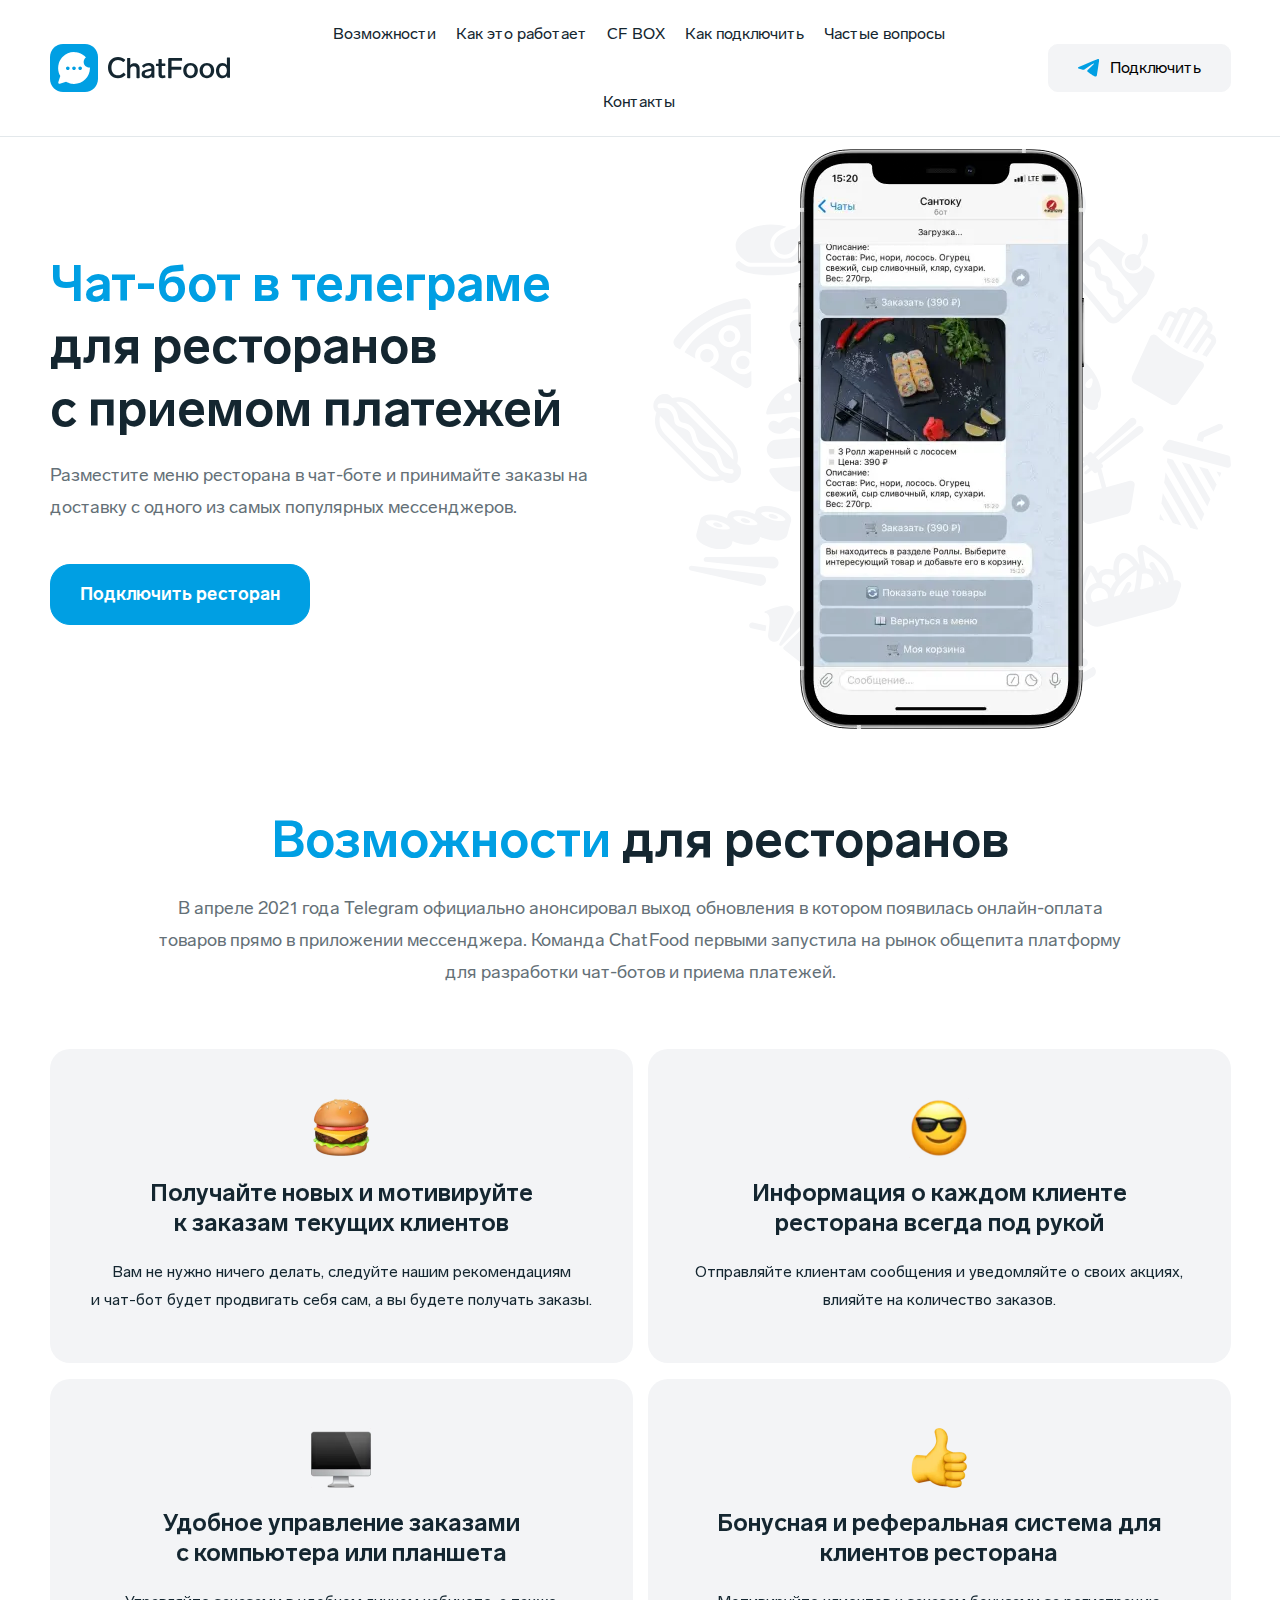
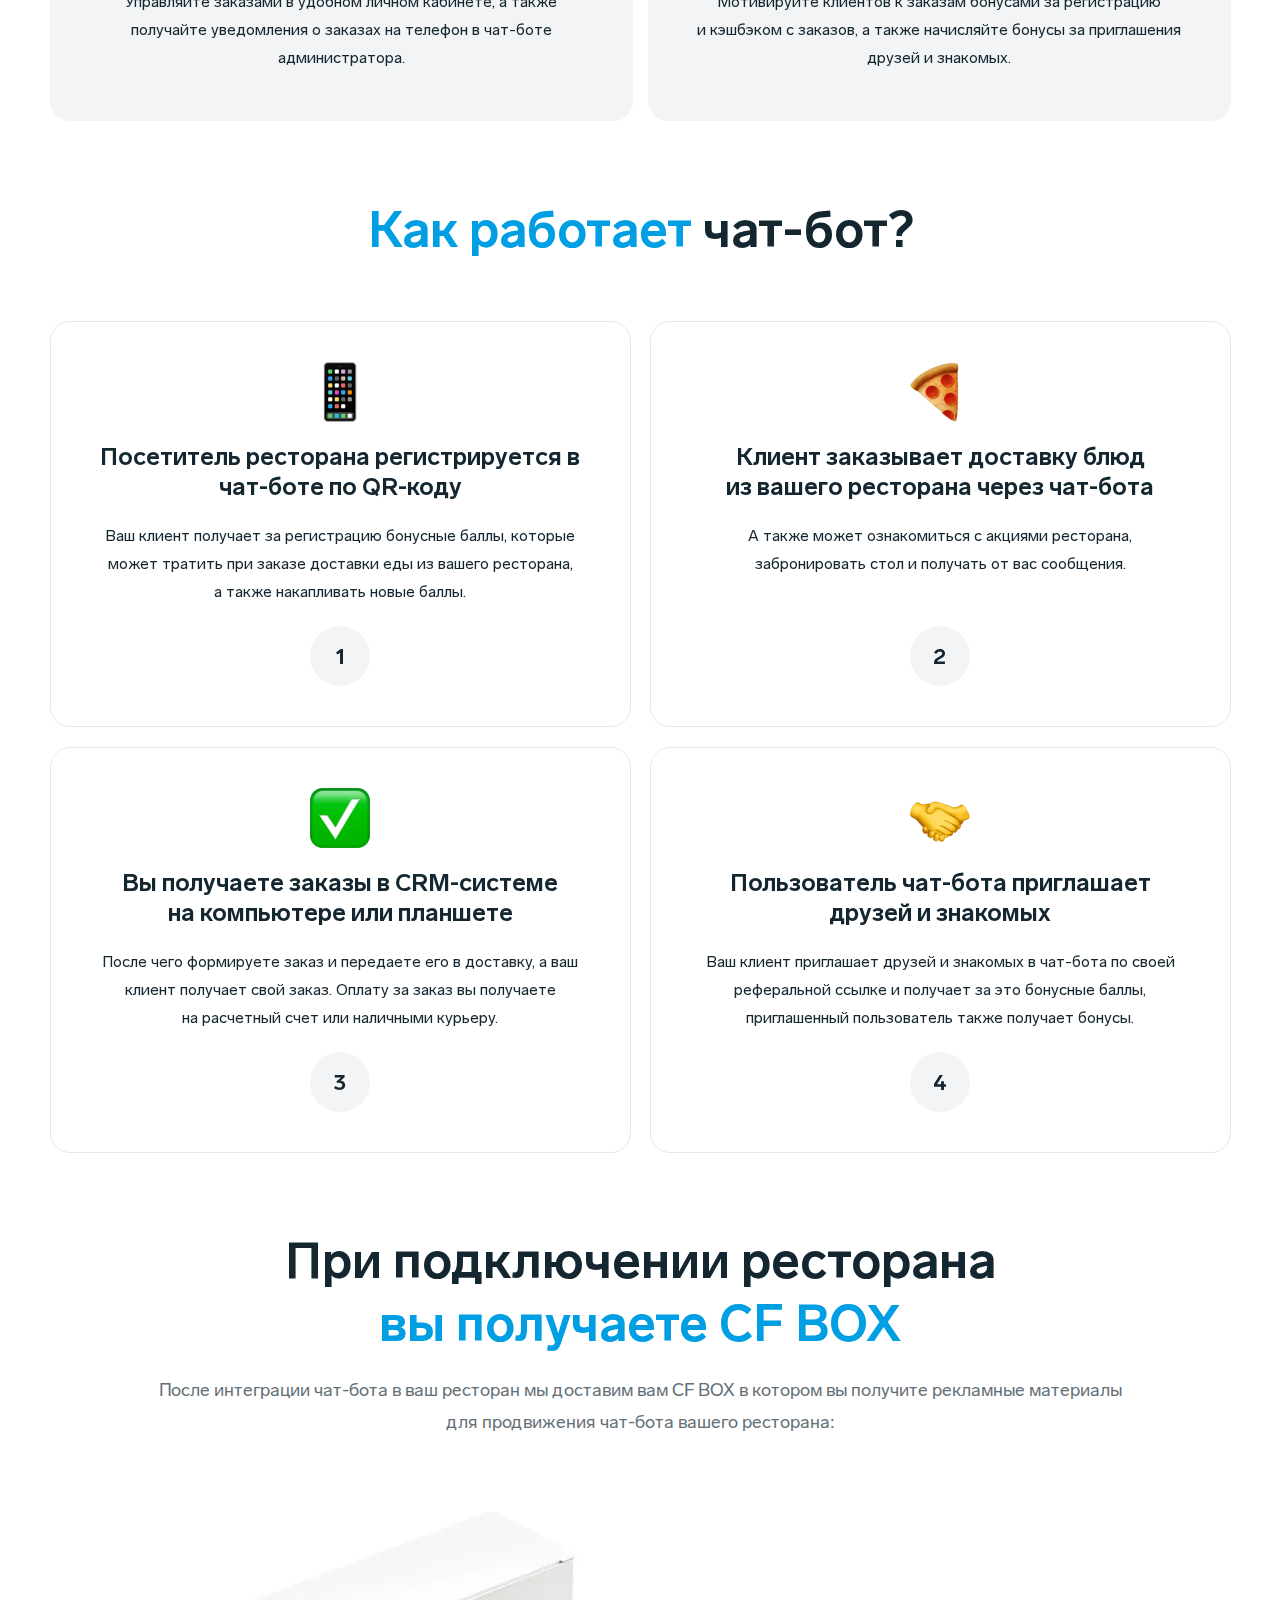
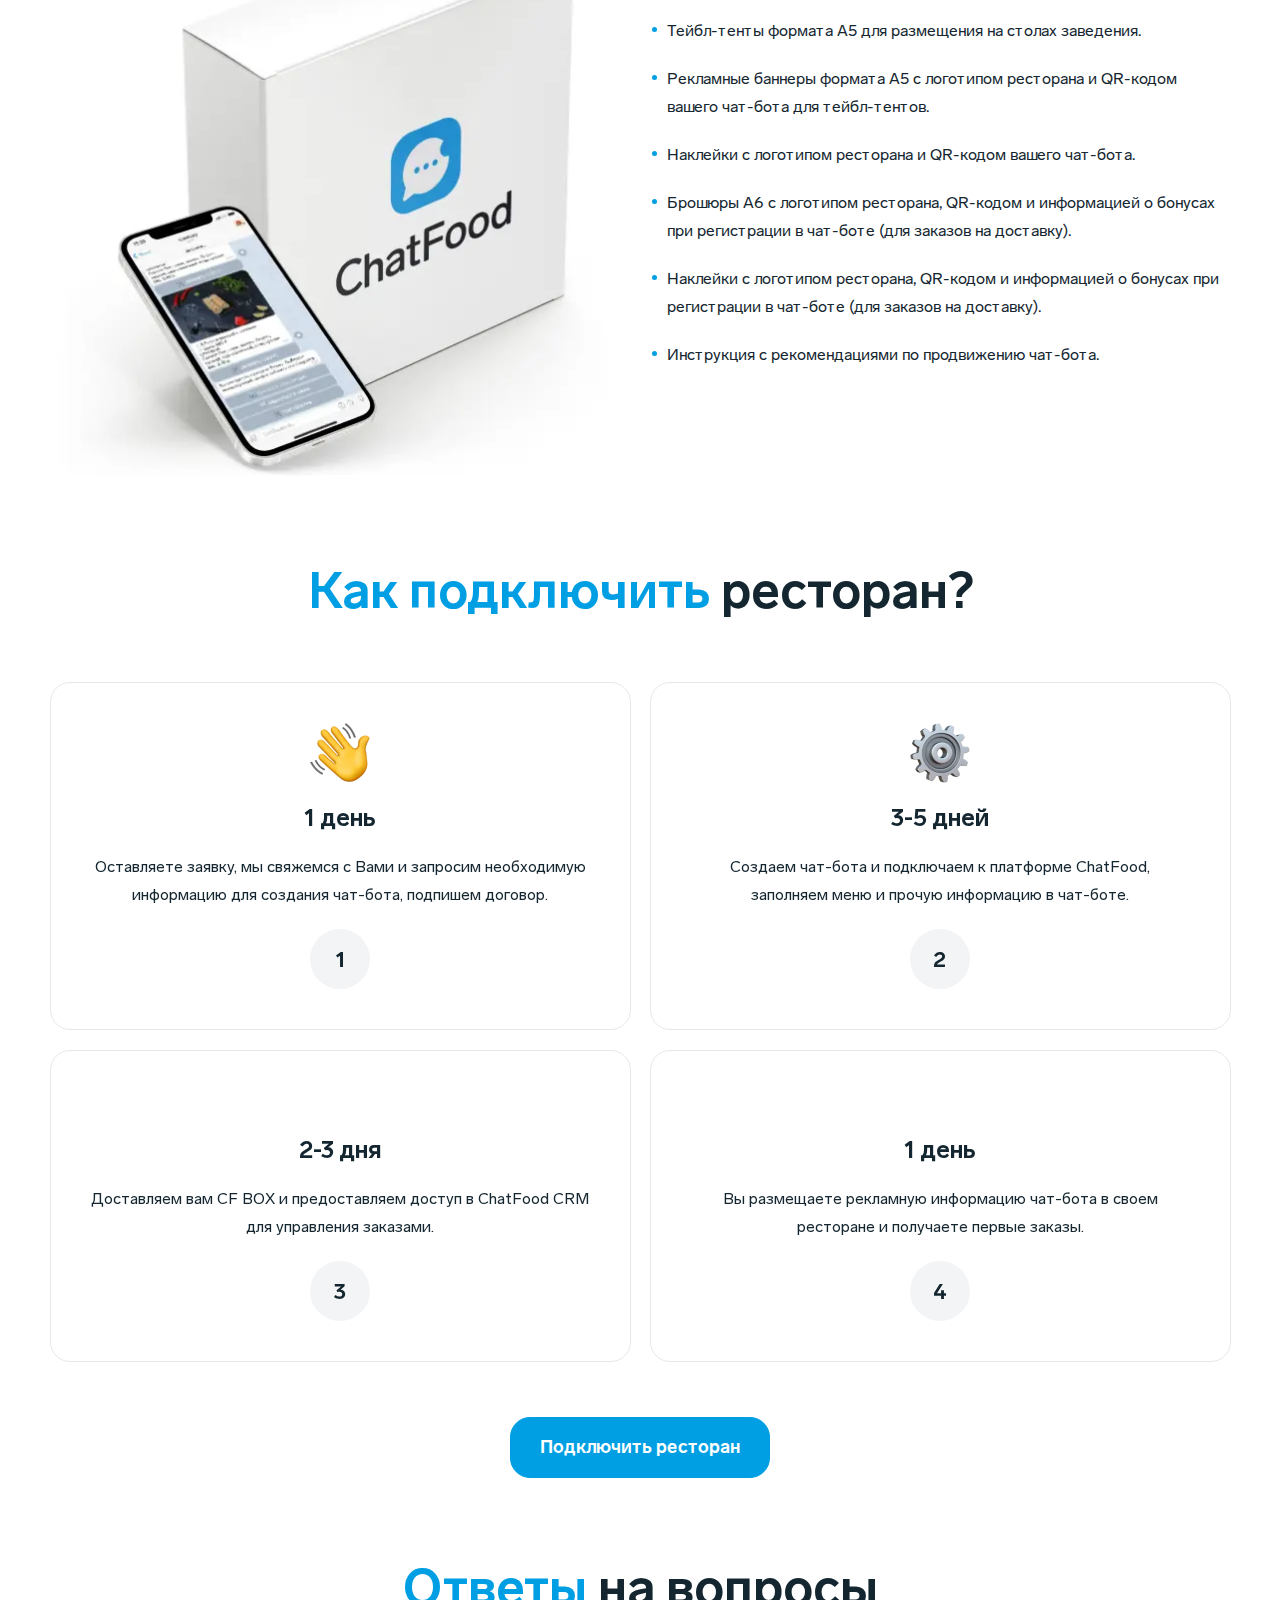
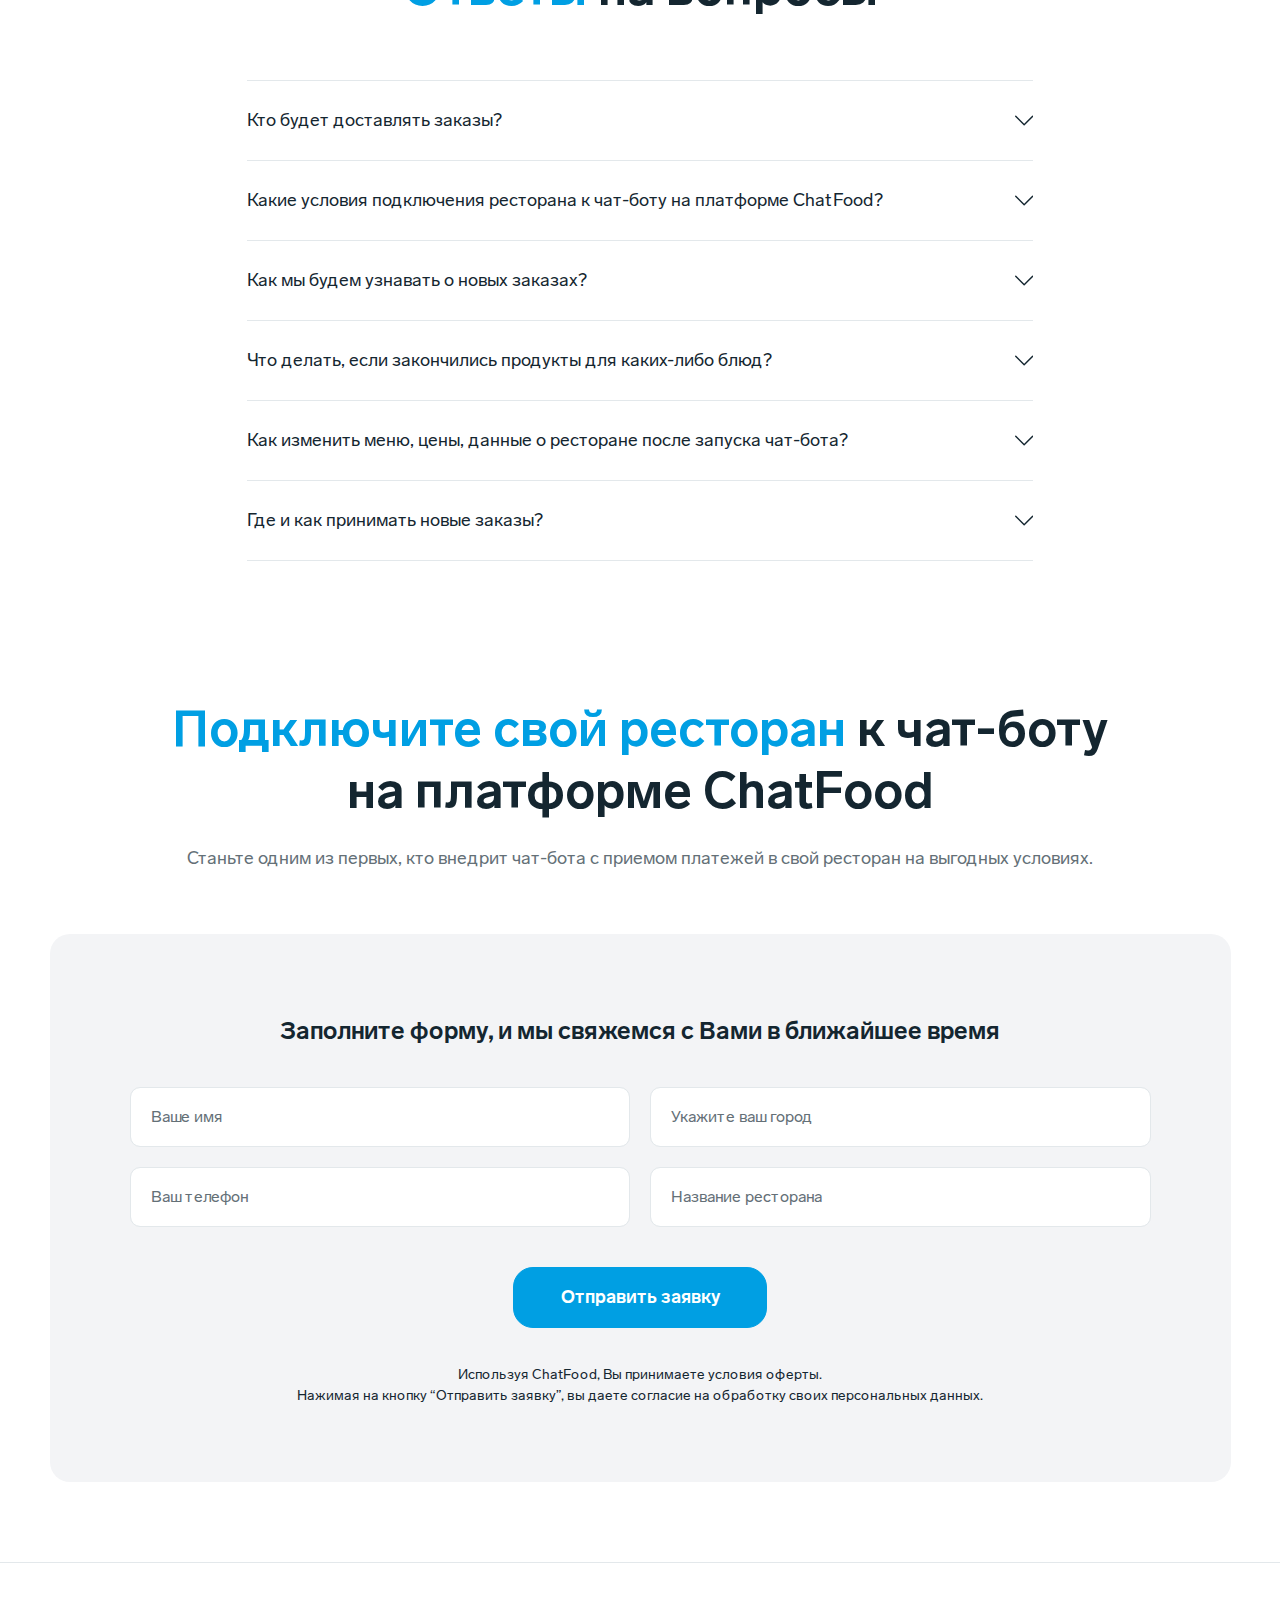
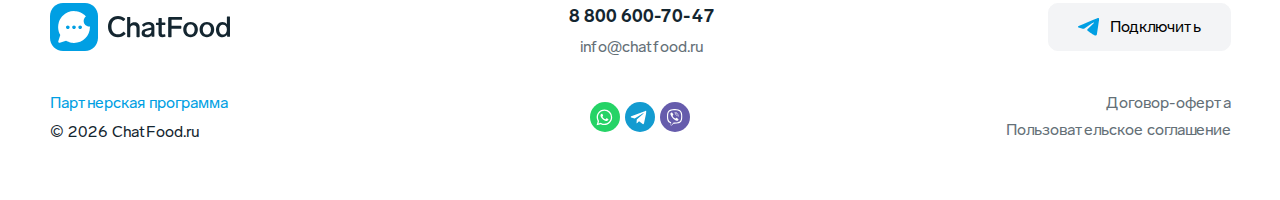
==== commit e35b40e3: "answersBtn" ====
--- a/public/index.html
+++ b/public/index.html
@@ -86,7 +86,7 @@
 							<div class="section-title">
 								<h1><span class="text-primary">Чат-бот в&nbsp;телеграме</span> для ресторанов с&nbsp;приемом платежей</h1>
 								<h5>Разместите меню ресторана в&nbsp;чат-боте и&nbsp;принимайте заказы на доставку с&nbsp;одного из&nbsp;самых популярных мессенджеров.</h5>
-							</div><a class="btn btn-primary" href="#" target="_blank">Подключить ресторан</a>
+							</div><a class="btn btn-primary scroll-link" href="#sForm">Подключить ресторан</a>
 						</div>
 						<div class="col-lg"> 
 							<div class="headerBlock__imgWrap">
@@ -313,7 +313,7 @@
 							</div>
 						</div>
 					</div>
-					<div class="sHowItWorks__btnWrap"> <a class="btn btn-primary" href="#" target="_blank">Подключить ресторан</a>
+					<div class="sHowItWorks__btnWrap"> <a class="btn btn-primary scroll-link" href="#sForm">Подключить ресторан</a>
 					</div>
 				</div>
 			</section>
@@ -385,8 +385,6 @@
 								<p>t is a long established fact that a reader will be distracted by the readable content of a page when looking at its layout. The point of using Lorem Ipsum is that it has a more-or-less normal distribution of letters, as opposed to using 'Content here</p>
 							</div>
 						</div>
-					</div>
-					<div class="text-center"><a class="sAnswers__btn btn btn-primary" href="#">Задать свой вопрос</a>
 					</div>
 				</div>
 			</section>
--- a/public/css/main.min.css
+++ b/public/css/main.min.css
@@ -1 +1 @@
-@font-face{font-family:swiper-icons;src:url("data:application/font-woff;charset=utf-8;base64, [base64]//wADZ2x5ZgAAAywAAADMAAAD2MHtryVoZWFkAAABbAAAADAAAAA2E2+eoWhoZWEAAAGcAAAAHwAAACQC9gDzaG10eAAAAigAAAAZAAAArgJkABFsb2NhAAAC0AAAAFoAAABaFQAUGG1heHAAAAG8AAAAHwAAACAAcABAbmFtZQAAA/gAAAE5AAACXvFdBwlwb3N0AAAFNAAAAGIAAACE5s74hXjaY2BkYGAAYpf5Hu/j+W2+MnAzMYDAzaX6QjD6/4//Bxj5GA8AuRwMYGkAPywL13jaY2BkYGA88P8Agx4j+/8fQDYfA1AEBWgDAIB2BOoAeNpjYGRgYNBh4GdgYgABEMnIABJzYNADCQAACWgAsQB42mNgYfzCOIGBlYGB0YcxjYGBwR1Kf2WQZGhhYGBiYGVmgAFGBiQQkOaawtDAoMBQxXjg/wEGPcYDDA4wNUA2CCgwsAAAO4EL6gAAeNpj2M0gyAACqxgGNWBkZ2D4/wMA+xkDdgAAAHjaY2BgYGaAYBkGRgYQiAHyGMF8FgYHIM3DwMHABGQrMOgyWDLEM1T9/w8UBfEMgLzE////P/5//f/V/xv+r4eaAAeMbAxwIUYmIMHEgKYAYjUcsDAwsLKxc3BycfPw8jEQA/[base64]/uznmfPFBNODM2K7MTQ45YEAZqGP81AmGGcF3iPqOop0r1SPTaTbVkfUe4HXj97wYE+yNwWYxwWu4v1ugWHgo3S1XdZEVqWM7ET0cfnLGxWfkgR42o2PvWrDMBSFj/IHLaF0zKjRgdiVMwScNRAoWUoH78Y2icB/yIY09An6AH2Bdu/UB+yxopYshQiEvnvu0dURgDt8QeC8PDw7Fpji3fEA4z/PEJ6YOB5hKh4dj3EvXhxPqH/SKUY3rJ7srZ4FZnh1PMAtPhwP6fl2PMJMPDgeQ4rY8YT6Gzao0eAEA409DuggmTnFnOcSCiEiLMgxCiTI6Cq5DZUd3Qmp10vO0LaLTd2cjN4fOumlc7lUYbSQcZFkutRG7g6JKZKy0RmdLY680CDnEJ+UMkpFFe1RN7nxdVpXrC4aTtnaurOnYercZg2YVmLN/d/gczfEimrE/fs/bOuq29Zmn8tloORaXgZgGa78yO9/cnXm2BpaGvq25Dv9S4E9+5SIc9PqupJKhYFSSl47+Qcr1mYNAAAAeNptw0cKwkAAAMDZJA8Q7OUJvkLsPfZ6zFVERPy8qHh2YER+3i/BP83vIBLLySsoKimrqKqpa2hp6+jq6RsYGhmbmJqZSy0sraxtbO3sHRydnEMU4uR6yx7JJXveP7WrDycAAAAAAAH//wACeNpjYGRgYOABYhkgZgJCZgZNBkYGLQZtIJsFLMYAAAw3ALgAeNolizEKgDAQBCchRbC2sFER0YD6qVQiBCv/H9ezGI6Z5XBAw8CBK/m5iQQVauVbXLnOrMZv2oLdKFa8Pjuru2hJzGabmOSLzNMzvutpB3N42mNgZGBg4GKQYzBhYMxJLMlj4GBgAYow/P/PAJJhLM6sSoWKfWCAAwDAjgbRAAB42mNgYGBkAIIbCZo5IPrmUn0hGA0AO8EFTQAA") format("woff");font-weight:400;font-style:normal}:root{--swiper-theme-color:#007aff}.swiper-container{margin-left:auto;margin-right:auto;position:relative;overflow:hidden;list-style:none;padding:0;z-index:1}.swiper-container-vertical>.swiper-wrapper{flex-direction:column}.swiper-wrapper{position:relative;width:100%;height:100%;z-index:1;display:flex;transition-property:transform;box-sizing:content-box}.swiper-container-android .swiper-slide,.swiper-wrapper{transform:translateZ(0)}.swiper-container-multirow>.swiper-wrapper{flex-wrap:wrap}.swiper-container-multirow-column>.swiper-wrapper{flex-wrap:wrap;flex-direction:column}.swiper-container-free-mode>.swiper-wrapper{transition-timing-function:ease-out;margin:0 auto}.swiper-container-pointer-events{touch-action:pan-y}.swiper-container-pointer-events.swiper-container-vertical{touch-action:pan-x}.swiper-slide{flex-shrink:0;width:100%;height:100%;position:relative;transition-property:transform}.swiper-slide-invisible-blank{visibility:hidden}.swiper-container-autoheight,.swiper-container-autoheight .swiper-slide{height:auto}.swiper-container-autoheight .swiper-wrapper{align-items:flex-start;transition-property:transform,height}.swiper-container-3d{perspective:1200px}.swiper-container-3d .swiper-cube-shadow,.swiper-container-3d .swiper-slide,.swiper-container-3d .swiper-slide-shadow-bottom,.swiper-container-3d .swiper-slide-shadow-left,.swiper-container-3d .swiper-slide-shadow-right,.swiper-container-3d .swiper-slide-shadow-top,.swiper-container-3d .swiper-wrapper{transform-style:preserve-3d}.swiper-container-3d .swiper-slide-shadow-bottom,.swiper-container-3d .swiper-slide-shadow-left,.swiper-container-3d .swiper-slide-shadow-right,.swiper-container-3d .swiper-slide-shadow-top{position:absolute;left:0;top:0;width:100%;height:100%;pointer-events:none;z-index:10}.swiper-container-3d .swiper-slide-shadow-left{background-image:linear-gradient(270deg,rgba(0,0,0,.5),transparent)}.swiper-container-3d .swiper-slide-shadow-right{background-image:linear-gradient(90deg,rgba(0,0,0,.5),transparent)}.swiper-container-3d .swiper-slide-shadow-top{background-image:linear-gradient(0deg,rgba(0,0,0,.5),transparent)}.swiper-container-3d .swiper-slide-shadow-bottom{background-image:linear-gradient(180deg,rgba(0,0,0,.5),transparent)}.swiper-container-css-mode>.swiper-wrapper{overflow:auto;scrollbar-width:none;-ms-overflow-style:none}.swiper-container-css-mode>.swiper-wrapper::-webkit-scrollbar{display:none}.swiper-container-css-mode>.swiper-wrapper>.swiper-slide{scroll-snap-align:start start}.swiper-container-horizontal.swiper-container-css-mode>.swiper-wrapper{scroll-snap-type:x mandatory}.swiper-container-vertical.swiper-container-css-mode>.swiper-wrapper{scroll-snap-type:y mandatory}@font-face{font-family:Lab Grotesque;font-style:normal;font-weight:400;font-display:swap;src:url(../fonts/LabGrotesque-Regular.woff2) format("woff2")}@font-face{font-family:Lab Grotesque;font-style:normal;font-weight:700;font-display:swap;src:url(../fonts/LabGrotesque-Bold.woff2) format("woff2")}.icon{display:inline-block;width:1em;height:1em;fill:currentColor}.icon-basket{font-size:2.4rem;width:.91667em}.icon-check{font-size:2.7rem;width:1em}.icon-chevron-down{font-size:1.2rem;width:1.66667em}.icon-fb,.icon-instagram{font-size:2.4rem;width:1em}.icon-telegram{font-size:1.6rem;width:1em}.icon-tg{font-size:1.7rem;width:1.17647em}.icon-viber{font-size:1.9rem;width:1em}.icon-vk{font-size:2.4rem;width:1em}.icon-whatsapp{font-size:1.9rem;width:1em}:root{--bs-white:#fff;--bs-black:#000;--bs-primary:#009fe3;--bs-secondary:#f3f4f6;--bs-success:#198754;--bs-info:#0dcaf0;--bs-warning:#ffc107;--bs-danger:#dc3545;--bs-light:#f8f9fa;--bs-dark:#212529;--bs-font-sans-serif:"Lab Grotesque",system-ui,-apple-system,"Segoe UI",Roboto,"Helvetica Neue",Arial,"Noto Sans","Liberation Sans",sans-serif,"Apple Color Emoji","Segoe UI Emoji","Segoe UI Symbol","Noto Color Emoji";--bs-font-monospace:SFMono-Regular,Menlo,Monaco,Consolas,"Liberation Mono","Courier New",monospace;--bs-gradient:linear-gradient(180deg,hsla(0,0%,100%,0.15),hsla(0,0%,100%,0))}*,:after,:before{box-sizing:border-box}body{margin:0;font-family:var(--bs-font-sans-serif);font-size:1rem;font-weight:400;line-height:1.5;color:#142630;background-color:#fff;-webkit-text-size-adjust:100%;-webkit-tap-highlight-color:rgba(0,0,0,0)}hr{margin:1rem 0;color:inherit;background-color:currentColor;border:0;opacity:.25}hr:not([size]){height:1px}.h1,.h2,.h3,.h4,.h5,.h6,h1,h2,h3,h4,h5,h6{margin-top:0;margin-bottom:.5rem;font-weight:500;line-height:1.2}.h1,.h2,h1,h2{font-size:var(--h1-font-size)}.h3,h3{font-size:calc(1.3rem + .6vw)}.h4,h4{font-size:var(--h4-font-size)}.h5,h5{font-size:var(--h5-font-size)}.h6,h6{font-size:1rem}p{margin-top:0;margin-bottom:1rem}abbr[data-bs-original-title],abbr[title]{-webkit-text-decoration:underline dotted;text-decoration:underline dotted;cursor:help;-webkit-text-decoration-skip-ink:none;text-decoration-skip-ink:none}address{margin-bottom:1rem;font-style:normal;line-height:inherit}ol,ul{padding-left:2rem}dl,ol,ul{margin-top:0;margin-bottom:1rem}ol ol,ol ul,ul ol,ul ul{margin-bottom:0}dt{font-weight:700}dd{margin-bottom:.5rem;margin-left:0}blockquote{margin:0 0 1rem}b,strong{font-weight:bolder}.small,small{font-size:.875em}.mark,mark{padding:.2em;background-color:#fcf8e3}sub,sup{position:relative;font-size:.75em;line-height:0;vertical-align:baseline}sub{bottom:-.25em}sup{top:-.5em}a{color:#009fe3;text-decoration:underline}a:hover{color:#007fb6}a:not([href]):not([class]),a:not([href]):not([class]):hover{color:inherit;text-decoration:none}code,kbd,pre,samp{font-family:var(--bs-font-monospace);font-size:1em;direction:ltr;unicode-bidi:bidi-override}pre{display:block;margin-top:0;margin-bottom:1rem;overflow:auto;font-size:.875em}pre code{font-size:inherit;color:inherit;word-break:normal}code{font-size:.875em;color:#d63384;word-wrap:break-word}a>code{color:inherit}kbd{padding:.2rem .4rem;font-size:.875em;color:#fff;background-color:#212529;border-radius:.2rem}kbd kbd{padding:0;font-size:1em;font-weight:700}figure{margin:0 0 1rem}img,svg{vertical-align:middle}table{caption-side:bottom;border-collapse:collapse}caption{padding-top:.5rem;padding-bottom:.5rem;color:#6c757d;text-align:left}th{text-align:inherit;text-align:-webkit-match-parent}tbody,td,tfoot,th,thead,tr{border:0 solid;border-color:inherit}label{display:inline-block}button{border-radius:0}button:focus:not(:focus-visible){outline:0}button,input,optgroup,select,textarea{margin:0;font-family:inherit;font-size:inherit;line-height:inherit}button,select{text-transform:none}[role=button]{cursor:pointer}select{word-wrap:normal}select:disabled{opacity:1}[list]::-webkit-calendar-picker-indicator{display:none}[type=button],[type=reset],[type=submit],button{-webkit-appearance:button}[type=button]:not(:disabled),[type=reset]:not(:disabled),[type=submit]:not(:disabled),button:not(:disabled){cursor:pointer}::-moz-focus-inner{padding:0;border-style:none}textarea{resize:vertical}fieldset{min-width:0;padding:0;margin:0;border:0}legend{float:left;width:100%;padding:0;margin-bottom:.5rem;font-size:calc(1.275rem + .3vw);line-height:inherit}legend+*{clear:left}::-webkit-datetime-edit-day-field,::-webkit-datetime-edit-fields-wrapper,::-webkit-datetime-edit-hour-field,::-webkit-datetime-edit-minute,::-webkit-datetime-edit-month-field,::-webkit-datetime-edit-text,::-webkit-datetime-edit-year-field{padding:0}::-webkit-inner-spin-button{height:auto}[type=search]{outline-offset:-2px;-webkit-appearance:textfield}::-webkit-search-decoration{-webkit-appearance:none}::-webkit-color-swatch-wrapper{padding:0}::file-selector-button{font:inherit}::-webkit-file-upload-button{font:inherit;-webkit-appearance:button}output{display:inline-block}iframe{border:0}summary{display:list-item;cursor:pointer}progress{vertical-align:baseline}[hidden]{display:none!important}.lead{font-size:1.25rem;font-weight:300}.display-1{font-size:calc(1.625rem + 4.5vw)}.display-1,.display-2{font-weight:300;line-height:1.2}.display-2{font-size:calc(1.575rem + 3.9vw)}.display-3{font-size:calc(1.525rem + 3.3vw)}.display-3,.display-4{font-weight:300;line-height:1.2}.display-4{font-size:calc(1.475rem + 2.7vw)}.display-5{font-size:calc(1.425rem + 2.1vw)}.display-5,.display-6{font-weight:300;line-height:1.2}.display-6{font-size:calc(1.375rem + 1.5vw)}.list-inline,.list-unstyled{padding-left:0;list-style:none}.list-inline-item{display:inline-block}.list-inline-item:not(:last-child){margin-right:.5rem}.initialism{font-size:.875em;text-transform:uppercase}.blockquote{margin-bottom:1rem;font-size:1.25rem}.blockquote>:last-child{margin-bottom:0}.blockquote-footer{margin-top:-1rem;margin-bottom:1rem;font-size:.875em;color:#6c757d}.blockquote-footer:before{content:"\2014\00A0"}.container,.container-fluid,.container-lg,.container-md,.container-sm,.container-xl{width:100%;padding-right:var(--bs-gutter-x,.75rem);padding-left:var(--bs-gutter-x,.75rem);margin-right:auto;margin-left:auto}.row{--bs-gutter-x:1.5rem;--bs-gutter-y:0;display:flex;flex-wrap:wrap;margin-top:calc(var(--bs-gutter-y)*-1);margin-right:calc(var(--bs-gutter-x)*-0.5);margin-left:calc(var(--bs-gutter-x)*-0.5)}.row>*{flex-shrink:0;width:100%;max-width:100%;padding-right:calc(var(--bs-gutter-x)*0.5);padding-left:calc(var(--bs-gutter-x)*0.5);margin-top:var(--bs-gutter-y)}.col{flex:1 0 0%}.row-cols-auto>*{flex:0 0 auto;width:auto}.row-cols-1>*{flex:0 0 auto;width:100%}.row-cols-2>*{flex:0 0 auto;width:50%}.row-cols-3>*{flex:0 0 auto;width:33.33333%}.row-cols-4>*{flex:0 0 auto;width:25%}.row-cols-5>*{flex:0 0 auto;width:20%}.row-cols-6>*{flex:0 0 auto;width:16.66667%}.col-auto{flex:0 0 auto;width:auto}.col-1{flex:0 0 auto;width:8.33333%}.col-2{flex:0 0 auto;width:16.66667%}.col-3{flex:0 0 auto;width:25%}.col-4{flex:0 0 auto;width:33.33333%}.col-5{flex:0 0 auto;width:41.66667%}.col-6{flex:0 0 auto;width:50%}.col-7{flex:0 0 auto;width:58.33333%}.col-8{flex:0 0 auto;width:66.66667%}.col-9{flex:0 0 auto;width:75%}.col-10{flex:0 0 auto;width:83.33333%}.col-11{flex:0 0 auto;width:91.66667%}.col-12{flex:0 0 auto;width:100%}.offset-1{margin-left:8.33333%}.offset-2{margin-left:16.66667%}.offset-3{margin-left:25%}.offset-4{margin-left:33.33333%}.offset-5{margin-left:41.66667%}.offset-6{margin-left:50%}.offset-7{margin-left:58.33333%}.offset-8{margin-left:66.66667%}.offset-9{margin-left:75%}.offset-10{margin-left:83.33333%}.offset-11{margin-left:91.66667%}.g-0,.gx-0{--bs-gutter-x:0}.g-0,.gy-0{--bs-gutter-y:0}.g-1,.gx-1{--bs-gutter-x:0.25rem}.g-1,.gy-1{--bs-gutter-y:0.25rem}.g-2,.gx-2{--bs-gutter-x:0.5rem}.g-2,.gy-2{--bs-gutter-y:0.5rem}.g-3,.gx-3{--bs-gutter-x:1rem}.g-3,.gy-3{--bs-gutter-y:1rem}.g-4,.gx-4{--bs-gutter-x:1.5rem}.g-4,.gy-4{--bs-gutter-y:1.5rem}.g-5,.gx-5{--bs-gutter-x:3rem}.g-5,.gy-5{--bs-gutter-y:3rem}.form-label{margin-bottom:.5rem}.col-form-label{padding-top:calc(1.0625rem + 1px);padding-bottom:calc(1.0625rem + 1px);margin-bottom:0;font-size:inherit;line-height:1.5}.col-form-label-lg{padding-top:calc(.5rem + 1px);padding-bottom:calc(.5rem + 1px);font-size:1.25rem}.col-form-label-sm{padding-top:calc(.25rem + 1px);padding-bottom:calc(.25rem + 1px);font-size:.875rem}.form-text{margin-top:.25rem;font-size:.875em;color:#6c757d}.form-control{display:block;width:100%;padding:1.0625rem 1.25rem;font-size:1rem;font-weight:400;line-height:1.5;color:#142630;background-color:#fff;background-clip:padding-box;border:1px solid #e3e8eb;-webkit-appearance:none;-moz-appearance:none;appearance:none;border-radius:.625rem;transition:border-color .15s ease-in-out,box-shadow .15s ease-in-out}.form-control[type=file]{overflow:hidden}.form-control[type=file]:not(:disabled):not([readonly]){cursor:pointer}.form-control:focus{color:#142630;background-color:#fff;border-color:#80cff1;outline:0;box-shadow:0 0 0 .25rem rgba(0,159,227,.25)}.form-control::-webkit-date-and-time-value{height:1.5em}.form-control::-moz-placeholder{color:#647077;opacity:1}.form-control::placeholder{color:#647077;opacity:1}.form-control:disabled,.form-control[readonly]{background-color:#e9ecef;opacity:1}.form-control::file-selector-button{padding:1.0625rem 1.25rem;margin:-1.0625rem -1.25rem;-webkit-margin-end:1.25rem;margin-inline-end:1.25rem;color:#142630;background-color:#e9ecef;pointer-events:none;border:0 solid;border-color:inherit;border-inline-end-width:1px;border-radius:0;transition:color .15s ease-in-out,background-color .15s ease-in-out,border-color .15s ease-in-out,box-shadow .15s ease-in-out}.form-control:hover:not(:disabled):not([readonly])::file-selector-button{background-color:#dde0e3}.form-control::-webkit-file-upload-button{padding:1.0625rem 1.25rem;margin:-1.0625rem -1.25rem;-webkit-margin-end:1.25rem;margin-inline-end:1.25rem;color:#142630;background-color:#e9ecef;pointer-events:none;border:0 solid;border-color:inherit;border-inline-end-width:1px;border-radius:0;-webkit-transition:color .15s ease-in-out,background-color .15s ease-in-out,border-color .15s ease-in-out,box-shadow .15s ease-in-out;transition:color .15s ease-in-out,background-color .15s ease-in-out,border-color .15s ease-in-out,box-shadow .15s ease-in-out}.form-control:hover:not(:disabled):not([readonly])::-webkit-file-upload-button{background-color:#dde0e3}.form-control-plaintext{display:block;width:100%;padding:1.0625rem 0;margin-bottom:0;line-height:1.5;color:#142630;background-color:transparent;border:solid transparent;border-width:1px 0}.form-control-plaintext.form-control-lg,.form-control-plaintext.form-control-sm{padding-right:0;padding-left:0}.form-control-sm{min-height:calc(1.5em + .5rem + 2px);padding:.25rem .5rem;font-size:.875rem;border-radius:.2rem}.form-control-sm::file-selector-button{padding:.25rem .5rem;margin:-.25rem -.5rem;-webkit-margin-end:.5rem;margin-inline-end:.5rem}.form-control-sm::-webkit-file-upload-button{padding:.25rem .5rem;margin:-.25rem -.5rem;-webkit-margin-end:.5rem;margin-inline-end:.5rem}.form-control-lg{min-height:calc(1.5em + 1rem + 2px);padding:.5rem 1rem;font-size:1.25rem;border-radius:1.25rem}.form-control-lg::file-selector-button{padding:.5rem 1rem;margin:-.5rem -1rem;-webkit-margin-end:1rem;margin-inline-end:1rem}.form-control-lg::-webkit-file-upload-button{padding:.5rem 1rem;margin:-.5rem -1rem;-webkit-margin-end:1rem;margin-inline-end:1rem}textarea.form-control{min-height:calc(1.5em + 2.125rem + 2px)}textarea.form-control-sm{min-height:calc(1.5em + .5rem + 2px)}textarea.form-control-lg{min-height:calc(1.5em + 1rem + 2px)}.form-control-color{max-width:3rem;height:auto;padding:1.0625rem}.form-control-color:not(:disabled):not([readonly]){cursor:pointer}.form-control-color::-moz-color-swatch{height:1.5em;border-radius:.625rem}.form-control-color::-webkit-color-swatch{height:1.5em;border-radius:.625rem}.form-select,.select2-container--default .select2-selection--single{display:block;width:100%;padding:1.0625rem 3.75rem 1.0625rem 1.25rem;-moz-padding-start:calc(1.25rem - 3px);font-size:1rem;font-weight:400;line-height:1.5;color:#142630;background-color:#fff;background-image:url("data:image/svg+xml;charset=utf-8,%3Csvg xmlns='http://www.w3.org/2000/svg' viewBox='0 0 16 16'%3E%3Cpath fill='none' stroke='%23343a40' stroke-linecap='round' stroke-linejoin='round' stroke-width='2' d='M2 5l6 6 6-6'/%3E%3C/svg%3E");background-repeat:no-repeat;background-position:right 1.25rem center;background-size:16px 12px;border:1px solid #e3e8eb;border-radius:.625rem;transition:border-color .15s ease-in-out,box-shadow .15s ease-in-out;-webkit-appearance:none;-moz-appearance:none;appearance:none}.form-select:focus,.select2-container--default .select2-selection--single:focus{border-color:#80cff1;outline:0;box-shadow:0 0 0 .25rem rgba(0,159,227,.25)}.form-select[multiple],.form-select[size]:not([size="1"]),.select2-container--default .select2-selection--single[multiple],.select2-container--default .select2-selection--single[size]:not([size="1"]){padding-right:1.25rem;background-image:none}.form-select:disabled,.select2-container--default .select2-selection--single:disabled{background-color:#e9ecef}.form-select:-moz-focusring,.select2-container--default .select2-selection--single:-moz-focusring{color:transparent;text-shadow:0 0 0 #142630}.form-select-sm{padding-top:.25rem;padding-bottom:.25rem;padding-left:.5rem;font-size:.875rem}.form-select-lg{padding-top:.5rem;padding-bottom:.5rem;padding-left:1rem;font-size:1.25rem}.form-check{display:block;min-height:1.5rem;padding-left:1.5em;margin-bottom:.125rem}.form-check .form-check-input{float:left;margin-left:-1.5em}.form-check-input{width:1em;height:1em;margin-top:.25em;vertical-align:top;background-color:#fff;background-repeat:no-repeat;background-position:50%;background-size:contain;border:1px solid rgba(0,0,0,.25);-webkit-appearance:none;-moz-appearance:none;appearance:none;-webkit-print-color-adjust:exact;color-adjust:exact}.form-check-input[type=checkbox]{border-radius:.25em}.form-check-input[type=radio]{border-radius:50%}.form-check-input:active{filter:brightness(90%)}.form-check-input:focus{border-color:#80cff1;outline:0;box-shadow:0 0 0 .25rem rgba(0,159,227,.25)}.form-check-input:checked{background-color:#009fe3;border-color:#009fe3}.form-check-input:checked[type=checkbox]{background-image:url("data:image/svg+xml;charset=utf-8,%3Csvg xmlns='http://www.w3.org/2000/svg' viewBox='0 0 20 20'%3E%3Cpath fill='none' stroke='%23fff' stroke-linecap='round' stroke-linejoin='round' stroke-width='3' d='M6 10l3 3 6-6'/%3E%3C/svg%3E")}.form-check-input:checked[type=radio]{background-image:url("data:image/svg+xml;charset=utf-8,%3Csvg xmlns='http://www.w3.org/2000/svg' viewBox='-4 -4 8 8'%3E%3Ccircle r='2' fill='%23fff'/%3E%3C/svg%3E")}.form-check-input[type=checkbox]:indeterminate{background-color:#009fe3;border-color:#009fe3;background-image:url("data:image/svg+xml;charset=utf-8,%3Csvg xmlns='http://www.w3.org/2000/svg' viewBox='0 0 20 20'%3E%3Cpath fill='none' stroke='%23fff' stroke-linecap='round' stroke-linejoin='round' stroke-width='3' d='M6 10h8'/%3E%3C/svg%3E")}.form-check-input:disabled{pointer-events:none;filter:none;opacity:.5}.form-check-input:disabled~.form-check-label,.form-check-input[disabled]~.form-check-label{opacity:.5}.form-switch{padding-left:2.5em}.form-switch .form-check-input{width:2em;margin-left:-2.5em;background-image:url("data:image/svg+xml;charset=utf-8,%3Csvg xmlns='http://www.w3.org/2000/svg' viewBox='-4 -4 8 8'%3E%3Ccircle r='3' fill='rgba(0, 0, 0, 0.25)'/%3E%3C/svg%3E");background-position:0;border-radius:2em;transition:background-position .15s ease-in-out}.form-switch .form-check-input:focus{background-image:url("data:image/svg+xml;charset=utf-8,%3Csvg xmlns='http://www.w3.org/2000/svg' viewBox='-4 -4 8 8'%3E%3Ccircle r='3' fill='%2380cff1'/%3E%3C/svg%3E")}.form-switch .form-check-input:checked{background-position:100%;background-image:url("data:image/svg+xml;charset=utf-8,%3Csvg xmlns='http://www.w3.org/2000/svg' viewBox='-4 -4 8 8'%3E%3Ccircle r='3' fill='%23fff'/%3E%3C/svg%3E")}.form-check-inline{display:inline-block;margin-right:1rem}.btn-check{position:absolute;clip:rect(0,0,0,0);pointer-events:none}.btn-check:disabled+.btn,.btn-check[disabled]+.btn{pointer-events:none;filter:none;opacity:.65}.form-range{width:100%;height:1.5rem;padding:0;background-color:transparent;-webkit-appearance:none;-moz-appearance:none;appearance:none}.form-range:focus{outline:0}.form-range:focus::-webkit-slider-thumb{box-shadow:0 0 0 1px #fff,0 0 0 .25rem rgba(0,159,227,.25)}.form-range:focus::-moz-range-thumb{box-shadow:0 0 0 1px #fff,0 0 0 .25rem rgba(0,159,227,.25)}.form-range::-moz-focus-outer{border:0}.form-range::-webkit-slider-thumb{width:1rem;height:1rem;margin-top:-.25rem;background-color:#009fe3;border:0;border-radius:1rem;-webkit-transition:background-color .15s ease-in-out,border-color .15s ease-in-out,box-shadow .15s ease-in-out;transition:background-color .15s ease-in-out,border-color .15s ease-in-out,box-shadow .15s ease-in-out;-webkit-appearance:none;appearance:none}.form-range::-webkit-slider-thumb:active{background-color:#b3e2f7}.form-range::-webkit-slider-runnable-track{width:100%;height:.5rem;color:transparent;cursor:pointer;background-color:#dee2e6;border-color:transparent;border-radius:1rem}.form-range::-moz-range-thumb{width:1rem;height:1rem;background-color:#009fe3;border:0;border-radius:1rem;-moz-transition:background-color .15s ease-in-out,border-color .15s ease-in-out,box-shadow .15s ease-in-out;transition:background-color .15s ease-in-out,border-color .15s ease-in-out,box-shadow .15s ease-in-out;-moz-appearance:none;appearance:none}.form-range::-moz-range-thumb:active{background-color:#b3e2f7}.form-range::-moz-range-track{width:100%;height:.5rem;color:transparent;cursor:pointer;background-color:#dee2e6;border-color:transparent;border-radius:1rem}.form-range:disabled{pointer-events:none}.form-range:disabled::-webkit-slider-thumb{background-color:#adb5bd}.form-range:disabled::-moz-range-thumb{background-color:#adb5bd}.form-floating{position:relative}.form-floating>.form-control,.form-floating>.form-select,.select2-container--default .form-floating>.select2-selection--single{height:calc(3.5rem + 2px);line-height:1.25}.form-floating>label{position:absolute;top:0;left:0;height:100%;padding:1rem 1.25rem;pointer-events:none;border:1px solid transparent;transform-origin:0 0;transition:opacity .1s ease-in-out,transform .1s ease-in-out}.form-floating>.form-control{padding:1rem 1.25rem}.form-floating>.form-control::-moz-placeholder{color:transparent}.form-floating>.form-control::placeholder{color:transparent}.form-floating>.form-control:not(:-moz-placeholder-shown){padding-top:1.625rem;padding-bottom:.625rem}.form-floating>.form-control:focus,.form-floating>.form-control:not(:placeholder-shown){padding-top:1.625rem;padding-bottom:.625rem}.form-floating>.form-control:-webkit-autofill{padding-top:1.625rem;padding-bottom:.625rem}.form-floating>.form-select,.select2-container--default .form-floating>.select2-selection--single{padding-top:1.625rem;padding-bottom:.625rem}.form-floating>.form-control:not(:-moz-placeholder-shown)~label{opacity:.65;transform:scale(.85) translateY(-.5rem) translateX(.15rem)}.form-floating>.form-control:focus~label,.form-floating>.form-control:not(:placeholder-shown)~label,.form-floating>.form-select~label,.select2-container--default .form-floating>.select2-selection--single~label{opacity:.65;transform:scale(.85) translateY(-.5rem) translateX(.15rem)}.form-floating>.form-control:-webkit-autofill~label{opacity:.65;transform:scale(.85) translateY(-.5rem) translateX(.15rem)}.input-group{position:relative;display:flex;flex-wrap:wrap;align-items:stretch;width:100%}.input-group>.form-control,.input-group>.form-select,.select2-container--default .input-group>.select2-selection--single{position:relative;flex:1 1 auto;width:1%;min-width:0}.input-group>.form-control:focus,.input-group>.form-select:focus,.select2-container--default .input-group>.select2-selection--single:focus{z-index:3}.input-group .btn{position:relative;z-index:2}.input-group .btn:focus{z-index:3}.input-group-text{display:flex;align-items:center;padding:1.0625rem 1.25rem;font-size:1rem;font-weight:400;line-height:1.5;color:#142630;text-align:center;white-space:nowrap;background-color:#e9ecef;border:1px solid #e3e8eb;border-radius:.625rem}.input-group-lg>.btn,.input-group-lg>.form-control,.input-group-lg>.form-select,.input-group-lg>.input-group-text,.select2-container--default .input-group-lg>.select2-selection--single{padding:.5rem 1rem;font-size:1.25rem;border-radius:1.25rem}.input-group-sm>.btn,.input-group-sm>.form-control,.input-group-sm>.form-select,.input-group-sm>.input-group-text,.select2-container--default .input-group-sm>.select2-selection--single{padding:.25rem .5rem;font-size:.875rem;border-radius:.2rem}.input-group-lg>.form-select,.input-group-sm>.form-select,.select2-container--default .input-group-lg>.select2-selection--single,.select2-container--default .input-group-sm>.select2-selection--single{padding-right:5rem}.input-group.has-validation>.dropdown-toggle:nth-last-child(n+4),.input-group.has-validation>:nth-last-child(n+3):not(.dropdown-toggle):not(.dropdown-menu),.input-group:not(.has-validation)>.dropdown-toggle:nth-last-child(n+3),.input-group:not(.has-validation)>:not(:last-child):not(.dropdown-toggle):not(.dropdown-menu){border-top-right-radius:0;border-bottom-right-radius:0}.input-group>:not(:first-child):not(.dropdown-menu):not(.valid-tooltip):not(.valid-feedback):not(.invalid-tooltip):not(.invalid-feedback){margin-left:-1px;border-top-left-radius:0;border-bottom-left-radius:0}.valid-feedback{display:none;width:100%;margin-top:.25rem;font-size:.875em;color:#198754}.valid-tooltip{position:absolute;top:100%;z-index:5;display:none;max-width:100%;padding:.25rem .5rem;margin-top:.1rem;font-size:.875rem;color:#fff;background-color:rgba(25,135,84,.9);border-radius:.625rem}.is-valid~.valid-feedback,.is-valid~.valid-tooltip,.was-validated :valid~.valid-feedback,.was-validated :valid~.valid-tooltip{display:block}.form-control.is-valid,.was-validated .form-control:valid{border-color:#198754;padding-right:calc(1.5em + 2.125rem);background-image:url("data:image/svg+xml;charset=utf-8,%3Csvg xmlns='http://www.w3.org/2000/svg' viewBox='0 0 8 8'%3E%3Cpath fill='%23198754' d='M2.3 6.73L.6 4.53c-.4-1.04.46-1.4 1.1-.8l1.1 1.4 3.4-3.8c.6-.63 1.6-.27 1.2.7l-4 4.6c-.43.5-.8.4-1.1.1z'/%3E%3C/svg%3E");background-repeat:no-repeat;background-position:right calc(.375em + .53125rem) center;background-size:calc(.75em + 1.0625rem) calc(.75em + 1.0625rem)}.form-control.is-valid:focus,.was-validated .form-control:valid:focus{border-color:#198754;box-shadow:0 0 0 .25rem rgba(25,135,84,.25)}.was-validated textarea.form-control:valid,textarea.form-control.is-valid{padding-right:calc(1.5em + 2.125rem);background-position:top calc(.375em + .53125rem) right calc(.375em + .53125rem)}.form-select.is-valid,.select2-container--default .is-valid.select2-selection--single,.select2-container--default .was-validated .select2-selection--single:valid,.was-validated .form-select:valid,.was-validated .select2-container--default .select2-selection--single:valid{border-color:#198754}.form-select.is-valid:not([multiple]):not([size]),.form-select.is-valid:not([multiple])[size="1"],.select2-container--default .is-valid.select2-selection--single:not([multiple]):not([size]),.select2-container--default .is-valid.select2-selection--single:not([multiple])[size="1"],.select2-container--default .was-validated .select2-selection--single:valid:not([multiple]):not([size]),.select2-container--default .was-validated .select2-selection--single:valid:not([multiple])[size="1"],.was-validated .form-select:valid:not([multiple]):not([size]),.was-validated .form-select:valid:not([multiple])[size="1"],.was-validated .select2-container--default .select2-selection--single:valid:not([multiple]):not([size]),.was-validated .select2-container--default .select2-selection--single:valid:not([multiple])[size="1"]{padding-right:6.875rem;background-image:url("data:image/svg+xml;charset=utf-8,%3Csvg xmlns='http://www.w3.org/2000/svg' viewBox='0 0 16 16'%3E%3Cpath fill='none' stroke='%23343a40' stroke-linecap='round' stroke-linejoin='round' stroke-width='2' d='M2 5l6 6 6-6'/%3E%3C/svg%3E"),url("data:image/svg+xml;charset=utf-8,%3Csvg xmlns='http://www.w3.org/2000/svg' viewBox='0 0 8 8'%3E%3Cpath fill='%23198754' d='M2.3 6.73L.6 4.53c-.4-1.04.46-1.4 1.1-.8l1.1 1.4 3.4-3.8c.6-.63 1.6-.27 1.2.7l-4 4.6c-.43.5-.8.4-1.1.1z'/%3E%3C/svg%3E");background-position:right 1.25rem center,center right 3.75rem;background-size:16px 12px,calc(.75em + 1.0625rem) calc(.75em + 1.0625rem)}.form-select.is-valid:focus,.select2-container--default .is-valid.select2-selection--single:focus,.select2-container--default .was-validated .select2-selection--single:valid:focus,.was-validated .form-select:valid:focus,.was-validated .select2-container--default .select2-selection--single:valid:focus{border-color:#198754;box-shadow:0 0 0 .25rem rgba(25,135,84,.25)}.form-check-input.is-valid,.was-validated .form-check-input:valid{border-color:#198754}.form-check-input.is-valid:checked,.was-validated .form-check-input:valid:checked{background-color:#198754}.form-check-input.is-valid:focus,.was-validated .form-check-input:valid:focus{box-shadow:0 0 0 .25rem rgba(25,135,84,.25)}.form-check-input.is-valid~.form-check-label,.was-validated .form-check-input:valid~.form-check-label{color:#198754}.form-check-inline .form-check-input~.valid-feedback{margin-left:.5em}.input-group .form-control.is-valid,.input-group .form-select.is-valid,.input-group .select2-container--default .is-valid.select2-selection--single,.select2-container--default .input-group .is-valid.select2-selection--single,.select2-container--default .was-validated .input-group .select2-selection--single:valid,.was-validated .input-group .form-control:valid,.was-validated .input-group .form-select:valid,.was-validated .input-group .select2-container--default .select2-selection--single:valid{z-index:1}.input-group .form-control.is-valid:focus,.input-group .form-select.is-valid:focus,.input-group .select2-container--default .is-valid.select2-selection--single:focus,.select2-container--default .input-group .is-valid.select2-selection--single:focus,.select2-container--default .was-validated .input-group .select2-selection--single:valid:focus,.was-validated .input-group .form-control:valid:focus,.was-validated .input-group .form-select:valid:focus,.was-validated .input-group .select2-container--default .select2-selection--single:valid:focus{z-index:3}.invalid-feedback{display:none;width:100%;margin-top:.25rem;font-size:.875em;color:#dc3545}.invalid-tooltip{position:absolute;top:100%;z-index:5;display:none;max-width:100%;padding:.25rem .5rem;margin-top:.1rem;font-size:.875rem;color:#fff;background-color:rgba(220,53,69,.9);border-radius:.625rem}.is-invalid~.invalid-feedback,.is-invalid~.invalid-tooltip,.was-validated :invalid~.invalid-feedback,.was-validated :invalid~.invalid-tooltip{display:block}.form-control.is-invalid,.was-validated .form-control:invalid{border-color:#dc3545;padding-right:calc(1.5em + 2.125rem);background-image:url("data:image/svg+xml;charset=utf-8,%3Csvg xmlns='http://www.w3.org/2000/svg' width='12' height='12' fill='none' stroke='%23dc3545'%3E%3Ccircle cx='6' cy='6' r='4.5'/%3E%3Cpath stroke-linejoin='round' d='M5.8 3.6h.4L6 6.5z'/%3E%3Ccircle cx='6' cy='8.2' r='.6' fill='%23dc3545' stroke='none'/%3E%3C/svg%3E");background-repeat:no-repeat;background-position:right calc(.375em + .53125rem) center;background-size:calc(.75em + 1.0625rem) calc(.75em + 1.0625rem)}.form-control.is-invalid:focus,.was-validated .form-control:invalid:focus{border-color:#dc3545;box-shadow:0 0 0 .25rem rgba(220,53,69,.25)}.was-validated textarea.form-control:invalid,textarea.form-control.is-invalid{padding-right:calc(1.5em + 2.125rem);background-position:top calc(.375em + .53125rem) right calc(.375em + .53125rem)}.form-select.is-invalid,.select2-container--default .is-invalid.select2-selection--single,.select2-container--default .was-validated .select2-selection--single:invalid,.was-validated .form-select:invalid,.was-validated .select2-container--default .select2-selection--single:invalid{border-color:#dc3545}.form-select.is-invalid:not([multiple]):not([size]),.form-select.is-invalid:not([multiple])[size="1"],.select2-container--default .is-invalid.select2-selection--single:not([multiple]):not([size]),.select2-container--default .is-invalid.select2-selection--single:not([multiple])[size="1"],.select2-container--default .was-validated .select2-selection--single:invalid:not([multiple]):not([size]),.select2-container--default .was-validated .select2-selection--single:invalid:not([multiple])[size="1"],.was-validated .form-select:invalid:not([multiple]):not([size]),.was-validated .form-select:invalid:not([multiple])[size="1"],.was-validated .select2-container--default .select2-selection--single:invalid:not([multiple]):not([size]),.was-validated .select2-container--default .select2-selection--single:invalid:not([multiple])[size="1"]{padding-right:6.875rem;background-image:url("data:image/svg+xml;charset=utf-8,%3Csvg xmlns='http://www.w3.org/2000/svg' viewBox='0 0 16 16'%3E%3Cpath fill='none' stroke='%23343a40' stroke-linecap='round' stroke-linejoin='round' stroke-width='2' d='M2 5l6 6 6-6'/%3E%3C/svg%3E"),url("data:image/svg+xml;charset=utf-8,%3Csvg xmlns='http://www.w3.org/2000/svg' width='12' height='12' fill='none' stroke='%23dc3545'%3E%3Ccircle cx='6' cy='6' r='4.5'/%3E%3Cpath stroke-linejoin='round' d='M5.8 3.6h.4L6 6.5z'/%3E%3Ccircle cx='6' cy='8.2' r='.6' fill='%23dc3545' stroke='none'/%3E%3C/svg%3E");background-position:right 1.25rem center,center right 3.75rem;background-size:16px 12px,calc(.75em + 1.0625rem) calc(.75em + 1.0625rem)}.form-select.is-invalid:focus,.select2-container--default .is-invalid.select2-selection--single:focus,.select2-container--default .was-validated .select2-selection--single:invalid:focus,.was-validated .form-select:invalid:focus,.was-validated .select2-container--default .select2-selection--single:invalid:focus{border-color:#dc3545;box-shadow:0 0 0 .25rem rgba(220,53,69,.25)}.form-check-input.is-invalid,.was-validated .form-check-input:invalid{border-color:#dc3545}.form-check-input.is-invalid:checked,.was-validated .form-check-input:invalid:checked{background-color:#dc3545}.form-check-input.is-invalid:focus,.was-validated .form-check-input:invalid:focus{box-shadow:0 0 0 .25rem rgba(220,53,69,.25)}.form-check-input.is-invalid~.form-check-label,.was-validated .form-check-input:invalid~.form-check-label{color:#dc3545}.form-check-inline .form-check-input~.invalid-feedback{margin-left:.5em}.input-group .form-control.is-invalid,.input-group .form-select.is-invalid,.input-group .select2-container--default .is-invalid.select2-selection--single,.select2-container--default .input-group .is-invalid.select2-selection--single,.select2-container--default .was-validated .input-group .select2-selection--single:invalid,.was-validated .input-group .form-control:invalid,.was-validated .input-group .form-select:invalid,.was-validated .input-group .select2-container--default .select2-selection--single:invalid{z-index:2}.input-group .form-control.is-invalid:focus,.input-group .form-select.is-invalid:focus,.input-group .select2-container--default .is-invalid.select2-selection--single:focus,.select2-container--default .input-group .is-invalid.select2-selection--single:focus,.select2-container--default .was-validated .input-group .select2-selection--single:invalid:focus,.was-validated .input-group .form-control:invalid:focus,.was-validated .input-group .form-select:invalid:focus,.was-validated .input-group .select2-container--default .select2-selection--single:invalid:focus{z-index:3}.btn{display:inline-block;font-weight:400;line-height:1.5;text-align:center;text-decoration:none;vertical-align:middle;cursor:pointer;-webkit-user-select:none;-moz-user-select:none;user-select:none;background-color:transparent;border:1px solid transparent;padding:1rem 1.8125rem;font-size:1rem;border-radius:.625rem;transition:color .15s ease-in-out,background-color .15s ease-in-out,border-color .15s ease-in-out,box-shadow .15s ease-in-out}.btn,.btn:hover{color:#142630}.btn-check:focus+.btn,.btn:focus{outline:0;box-shadow:0 0 0 .25rem rgba(0,159,227,.25)}.btn.disabled,.btn:disabled,fieldset:disabled .btn{pointer-events:none;opacity:.65}.btn-primary{color:#000;background-color:#009fe3;border-color:#009fe3}.btn-check:focus+.btn-primary,.btn-primary:focus,.btn-primary:hover{color:#000;background-color:#26ade7;border-color:#1aa9e6}.btn-check:focus+.btn-primary,.btn-primary:focus{box-shadow:0 0 0 .25rem rgba(0,135,193,.5)}.btn-check:active+.btn-primary,.btn-check:checked+.btn-primary,.btn-primary.active,.btn-primary:active,.show>.btn-primary.dropdown-toggle{color:#000;background-color:#33b2e9;border-color:#1aa9e6}.btn-check:active+.btn-primary:focus,.btn-check:checked+.btn-primary:focus,.btn-primary.active:focus,.btn-primary:active:focus,.show>.btn-primary.dropdown-toggle:focus{box-shadow:0 0 0 .25rem rgba(0,135,193,.5)}.btn-primary.disabled,.btn-primary:disabled{color:#000;background-color:#009fe3;border-color:#009fe3}.btn-secondary{color:#000;background-color:#f3f4f6;border-color:#f3f4f6}.btn-check:focus+.btn-secondary,.btn-secondary:focus,.btn-secondary:hover{color:#000;background-color:#f5f6f7;border-color:#f4f5f7}.btn-check:focus+.btn-secondary,.btn-secondary:focus{box-shadow:0 0 0 .25rem rgba(207,207,209,.5)}.btn-check:active+.btn-secondary,.btn-check:checked+.btn-secondary,.btn-secondary.active,.btn-secondary:active,.show>.btn-secondary.dropdown-toggle{color:#000;background-color:#f5f6f8;border-color:#f4f5f7}.btn-check:active+.btn-secondary:focus,.btn-check:checked+.btn-secondary:focus,.btn-secondary.active:focus,.btn-secondary:active:focus,.show>.btn-secondary.dropdown-toggle:focus{box-shadow:0 0 0 .25rem rgba(207,207,209,.5)}.btn-secondary.disabled,.btn-secondary:disabled{color:#000;background-color:#f3f4f6;border-color:#f3f4f6}.btn-success{color:#fff;background-color:#198754;border-color:#198754}.btn-check:focus+.btn-success,.btn-success:focus,.btn-success:hover{color:#fff;background-color:#157347;border-color:#146c43}.btn-check:focus+.btn-success,.btn-success:focus{box-shadow:0 0 0 .25rem rgba(60,153,110,.5)}.btn-check:active+.btn-success,.btn-check:checked+.btn-success,.btn-success.active,.btn-success:active,.show>.btn-success.dropdown-toggle{color:#fff;background-color:#146c43;border-color:#13653f}.btn-check:active+.btn-success:focus,.btn-check:checked+.btn-success:focus,.btn-success.active:focus,.btn-success:active:focus,.show>.btn-success.dropdown-toggle:focus{box-shadow:0 0 0 .25rem rgba(60,153,110,.5)}.btn-success.disabled,.btn-success:disabled{color:#fff;background-color:#198754;border-color:#198754}.btn-info{color:#000;background-color:#0dcaf0;border-color:#0dcaf0}.btn-check:focus+.btn-info,.btn-info:focus,.btn-info:hover{color:#000;background-color:#31d2f2;border-color:#25cff2}.btn-check:focus+.btn-info,.btn-info:focus{box-shadow:0 0 0 .25rem rgba(11,172,204,.5)}.btn-check:active+.btn-info,.btn-check:checked+.btn-info,.btn-info.active,.btn-info:active,.show>.btn-info.dropdown-toggle{color:#000;background-color:#3dd5f3;border-color:#25cff2}.btn-check:active+.btn-info:focus,.btn-check:checked+.btn-info:focus,.btn-info.active:focus,.btn-info:active:focus,.show>.btn-info.dropdown-toggle:focus{box-shadow:0 0 0 .25rem rgba(11,172,204,.5)}.btn-info.disabled,.btn-info:disabled{color:#000;background-color:#0dcaf0;border-color:#0dcaf0}.btn-warning{color:#000;background-color:#ffc107;border-color:#ffc107}.btn-check:focus+.btn-warning,.btn-warning:focus,.btn-warning:hover{color:#000;background-color:#ffca2c;border-color:#ffc720}.btn-check:focus+.btn-warning,.btn-warning:focus{box-shadow:0 0 0 .25rem rgba(217,164,6,.5)}.btn-check:active+.btn-warning,.btn-check:checked+.btn-warning,.btn-warning.active,.btn-warning:active,.show>.btn-warning.dropdown-toggle{color:#000;background-color:#ffcd39;border-color:#ffc720}.btn-check:active+.btn-warning:focus,.btn-check:checked+.btn-warning:focus,.btn-warning.active:focus,.btn-warning:active:focus,.show>.btn-warning.dropdown-toggle:focus{box-shadow:0 0 0 .25rem rgba(217,164,6,.5)}.btn-warning.disabled,.btn-warning:disabled{color:#000;background-color:#ffc107;border-color:#ffc107}.btn-danger{color:#fff;background-color:#dc3545;border-color:#dc3545}.btn-check:focus+.btn-danger,.btn-danger:focus,.btn-danger:hover{color:#fff;background-color:#bb2d3b;border-color:#b02a37}.btn-check:focus+.btn-danger,.btn-danger:focus{box-shadow:0 0 0 .25rem rgba(225,83,97,.5)}.btn-check:active+.btn-danger,.btn-check:checked+.btn-danger,.btn-danger.active,.btn-danger:active,.show>.btn-danger.dropdown-toggle{color:#fff;background-color:#b02a37;border-color:#a52834}.btn-check:active+.btn-danger:focus,.btn-check:checked+.btn-danger:focus,.btn-danger.active:focus,.btn-danger:active:focus,.show>.btn-danger.dropdown-toggle:focus{box-shadow:0 0 0 .25rem rgba(225,83,97,.5)}.btn-danger.disabled,.btn-danger:disabled{color:#fff;background-color:#dc3545;border-color:#dc3545}.btn-light{color:#000;background-color:#f8f9fa;border-color:#f8f9fa}.btn-check:focus+.btn-light,.btn-light:focus,.btn-light:hover{color:#000;background-color:#f9fafb;border-color:#f9fafb}.btn-check:focus+.btn-light,.btn-light:focus{box-shadow:0 0 0 .25rem rgba(211,212,213,.5)}.btn-check:active+.btn-light,.btn-check:checked+.btn-light,.btn-light.active,.btn-light:active,.show>.btn-light.dropdown-toggle{color:#000;background-color:#f9fafb;border-color:#f9fafb}.btn-check:active+.btn-light:focus,.btn-check:checked+.btn-light:focus,.btn-light.active:focus,.btn-light:active:focus,.show>.btn-light.dropdown-toggle:focus{box-shadow:0 0 0 .25rem rgba(211,212,213,.5)}.btn-light.disabled,.btn-light:disabled{color:#000;background-color:#f8f9fa;border-color:#f8f9fa}.btn-dark{color:#fff;background-color:#212529;border-color:#212529}.btn-check:focus+.btn-dark,.btn-dark:focus,.btn-dark:hover{color:#fff;background-color:#1c1f23;border-color:#1a1e21}.btn-check:focus+.btn-dark,.btn-dark:focus{box-shadow:0 0 0 .25rem rgba(66,70,73,.5)}.btn-check:active+.btn-dark,.btn-check:checked+.btn-dark,.btn-dark.active,.btn-dark:active,.show>.btn-dark.dropdown-toggle{color:#fff;background-color:#1a1e21;border-color:#191c1f}.btn-check:active+.btn-dark:focus,.btn-check:checked+.btn-dark:focus,.btn-dark.active:focus,.btn-dark:active:focus,.show>.btn-dark.dropdown-toggle:focus{box-shadow:0 0 0 .25rem rgba(66,70,73,.5)}.btn-dark.disabled,.btn-dark:disabled{color:#fff;background-color:#212529;border-color:#212529}.btn-outline-primary{color:#009fe3;border-color:#009fe3}.btn-outline-primary:hover{color:#000;background-color:#009fe3;border-color:#009fe3}.btn-check:focus+.btn-outline-primary,.btn-outline-primary:focus{box-shadow:0 0 0 .25rem rgba(0,159,227,.5)}.btn-check:active+.btn-outline-primary,.btn-check:checked+.btn-outline-primary,.btn-outline-primary.active,.btn-outline-primary.dropdown-toggle.show,.btn-outline-primary:active{color:#000;background-color:#009fe3;border-color:#009fe3}.btn-check:active+.btn-outline-primary:focus,.btn-check:checked+.btn-outline-primary:focus,.btn-outline-primary.active:focus,.btn-outline-primary.dropdown-toggle.show:focus,.btn-outline-primary:active:focus{box-shadow:0 0 0 .25rem rgba(0,159,227,.5)}.btn-outline-primary.disabled,.btn-outline-primary:disabled{color:#009fe3;background-color:transparent}.btn-outline-secondary{color:#f3f4f6;border-color:#f3f4f6}.btn-outline-secondary:hover{color:#000;background-color:#f3f4f6;border-color:#f3f4f6}.btn-check:focus+.btn-outline-secondary,.btn-outline-secondary:focus{box-shadow:0 0 0 .25rem rgba(243,244,246,.5)}.btn-check:active+.btn-outline-secondary,.btn-check:checked+.btn-outline-secondary,.btn-outline-secondary.active,.btn-outline-secondary.dropdown-toggle.show,.btn-outline-secondary:active{color:#000;background-color:#f3f4f6;border-color:#f3f4f6}.btn-check:active+.btn-outline-secondary:focus,.btn-check:checked+.btn-outline-secondary:focus,.btn-outline-secondary.active:focus,.btn-outline-secondary.dropdown-toggle.show:focus,.btn-outline-secondary:active:focus{box-shadow:0 0 0 .25rem rgba(243,244,246,.5)}.btn-outline-secondary.disabled,.btn-outline-secondary:disabled{color:#f3f4f6;background-color:transparent}.btn-outline-success{color:#198754;border-color:#198754}.btn-outline-success:hover{color:#fff;background-color:#198754;border-color:#198754}.btn-check:focus+.btn-outline-success,.btn-outline-success:focus{box-shadow:0 0 0 .25rem rgba(25,135,84,.5)}.btn-check:active+.btn-outline-success,.btn-check:checked+.btn-outline-success,.btn-outline-success.active,.btn-outline-success.dropdown-toggle.show,.btn-outline-success:active{color:#fff;background-color:#198754;border-color:#198754}.btn-check:active+.btn-outline-success:focus,.btn-check:checked+.btn-outline-success:focus,.btn-outline-success.active:focus,.btn-outline-success.dropdown-toggle.show:focus,.btn-outline-success:active:focus{box-shadow:0 0 0 .25rem rgba(25,135,84,.5)}.btn-outline-success.disabled,.btn-outline-success:disabled{color:#198754;background-color:transparent}.btn-outline-info{color:#0dcaf0;border-color:#0dcaf0}.btn-outline-info:hover{color:#000;background-color:#0dcaf0;border-color:#0dcaf0}.btn-check:focus+.btn-outline-info,.btn-outline-info:focus{box-shadow:0 0 0 .25rem rgba(13,202,240,.5)}.btn-check:active+.btn-outline-info,.btn-check:checked+.btn-outline-info,.btn-outline-info.active,.btn-outline-info.dropdown-toggle.show,.btn-outline-info:active{color:#000;background-color:#0dcaf0;border-color:#0dcaf0}.btn-check:active+.btn-outline-info:focus,.btn-check:checked+.btn-outline-info:focus,.btn-outline-info.active:focus,.btn-outline-info.dropdown-toggle.show:focus,.btn-outline-info:active:focus{box-shadow:0 0 0 .25rem rgba(13,202,240,.5)}.btn-outline-info.disabled,.btn-outline-info:disabled{color:#0dcaf0;background-color:transparent}.btn-outline-warning{color:#ffc107;border-color:#ffc107}.btn-outline-warning:hover{color:#000;background-color:#ffc107;border-color:#ffc107}.btn-check:focus+.btn-outline-warning,.btn-outline-warning:focus{box-shadow:0 0 0 .25rem rgba(255,193,7,.5)}.btn-check:active+.btn-outline-warning,.btn-check:checked+.btn-outline-warning,.btn-outline-warning.active,.btn-outline-warning.dropdown-toggle.show,.btn-outline-warning:active{color:#000;background-color:#ffc107;border-color:#ffc107}.btn-check:active+.btn-outline-warning:focus,.btn-check:checked+.btn-outline-warning:focus,.btn-outline-warning.active:focus,.btn-outline-warning.dropdown-toggle.show:focus,.btn-outline-warning:active:focus{box-shadow:0 0 0 .25rem rgba(255,193,7,.5)}.btn-outline-warning.disabled,.btn-outline-warning:disabled{color:#ffc107;background-color:transparent}.btn-outline-danger{color:#dc3545;border-color:#dc3545}.btn-outline-danger:hover{color:#fff;background-color:#dc3545;border-color:#dc3545}.btn-check:focus+.btn-outline-danger,.btn-outline-danger:focus{box-shadow:0 0 0 .25rem rgba(220,53,69,.5)}.btn-check:active+.btn-outline-danger,.btn-check:checked+.btn-outline-danger,.btn-outline-danger.active,.btn-outline-danger.dropdown-toggle.show,.btn-outline-danger:active{color:#fff;background-color:#dc3545;border-color:#dc3545}.btn-check:active+.btn-outline-danger:focus,.btn-check:checked+.btn-outline-danger:focus,.btn-outline-danger.active:focus,.btn-outline-danger.dropdown-toggle.show:focus,.btn-outline-danger:active:focus{box-shadow:0 0 0 .25rem rgba(220,53,69,.5)}.btn-outline-danger.disabled,.btn-outline-danger:disabled{color:#dc3545;background-color:transparent}.btn-outline-light{color:#f8f9fa;border-color:#f8f9fa}.btn-outline-light:hover{color:#000;background-color:#f8f9fa;border-color:#f8f9fa}.btn-check:focus+.btn-outline-light,.btn-outline-light:focus{box-shadow:0 0 0 .25rem rgba(248,249,250,.5)}.btn-check:active+.btn-outline-light,.btn-check:checked+.btn-outline-light,.btn-outline-light.active,.btn-outline-light.dropdown-toggle.show,.btn-outline-light:active{color:#000;background-color:#f8f9fa;border-color:#f8f9fa}.btn-check:active+.btn-outline-light:focus,.btn-check:checked+.btn-outline-light:focus,.btn-outline-light.active:focus,.btn-outline-light.dropdown-toggle.show:focus,.btn-outline-light:active:focus{box-shadow:0 0 0 .25rem rgba(248,249,250,.5)}.btn-outline-light.disabled,.btn-outline-light:disabled{color:#f8f9fa;background-color:transparent}.btn-outline-dark{color:#212529;border-color:#212529}.btn-outline-dark:hover{color:#fff;background-color:#212529;border-color:#212529}.btn-check:focus+.btn-outline-dark,.btn-outline-dark:focus{box-shadow:0 0 0 .25rem rgba(33,37,41,.5)}.btn-check:active+.btn-outline-dark,.btn-check:checked+.btn-outline-dark,.btn-outline-dark.active,.btn-outline-dark.dropdown-toggle.show,.btn-outline-dark:active{color:#fff;background-color:#212529;border-color:#212529}.btn-check:active+.btn-outline-dark:focus,.btn-check:checked+.btn-outline-dark:focus,.btn-outline-dark.active:focus,.btn-outline-dark.dropdown-toggle.show:focus,.btn-outline-dark:active:focus{box-shadow:0 0 0 .25rem rgba(33,37,41,.5)}.btn-outline-dark.disabled,.btn-outline-dark:disabled{color:#212529;background-color:transparent}.btn-link{font-weight:400;color:#009fe3;text-decoration:underline}.btn-link:hover{color:#007fb6}.btn-link.disabled,.btn-link:disabled{color:#6c757d}.btn-lg{padding:.5rem 1rem;font-size:1.25rem;border-radius:1.25rem}.btn-sm{padding:.25rem .5rem;font-size:.875rem;border-radius:.2rem}.clearfix:after{display:block;clear:both;content:""}.link-primary{color:#009fe3}.link-primary:focus,.link-primary:hover{color:#33b2e9}.link-secondary{color:#f3f4f6}.link-secondary:focus,.link-secondary:hover{color:#f5f6f8}.link-success{color:#198754}.link-success:focus,.link-success:hover{color:#146c43}.link-info{color:#0dcaf0}.link-info:focus,.link-info:hover{color:#3dd5f3}.link-warning{color:#ffc107}.link-warning:focus,.link-warning:hover{color:#ffcd39}.link-danger{color:#dc3545}.link-danger:focus,.link-danger:hover{color:#b02a37}.link-light{color:#f8f9fa}.link-light:focus,.link-light:hover{color:#f9fafb}.link-dark{color:#212529}.link-dark:focus,.link-dark:hover{color:#1a1e21}.ratio{position:relative;width:100%}.ratio:before{display:block;padding-top:var(--bs-aspect-ratio);content:""}.ratio>*{position:absolute;top:0;left:0;width:100%;height:100%}.ratio-1x1{--bs-aspect-ratio:100%}.ratio-4x3{--bs-aspect-ratio:75%}.ratio-16x9{--bs-aspect-ratio:56.25%}.ratio-21x9{--bs-aspect-ratio:42.85714%}.fixed-top{top:0}.fixed-bottom,.fixed-top{position:fixed;right:0;left:0;z-index:1030}.fixed-bottom{bottom:0}.sticky-top{position:-webkit-sticky;position:sticky;top:0;z-index:1020}.visually-hidden,.visually-hidden-focusable:not(:focus):not(:focus-within){position:absolute!important;width:1px!important;height:1px!important;padding:0!important;margin:-1px!important;overflow:hidden!important;clip:rect(0,0,0,0)!important;white-space:nowrap!important;border:0!important}.stretched-link:after{position:absolute;top:0;right:0;bottom:0;left:0;z-index:1;content:""}.text-truncate{overflow:hidden;text-overflow:ellipsis;white-space:nowrap}.align-baseline{vertical-align:baseline!important}.align-top{vertical-align:top!important}.align-middle{vertical-align:middle!important}.align-bottom{vertical-align:bottom!important}.align-text-bottom{vertical-align:text-bottom!important}.align-text-top{vertical-align:text-top!important}.float-start{float:left!important}.float-end{float:right!important}.float-none{float:none!important}.overflow-auto{overflow:auto!important}.overflow-hidden{overflow:hidden!important}.overflow-visible{overflow:visible!important}.overflow-scroll{overflow:scroll!important}.d-inline{display:inline!important}.d-inline-block{display:inline-block!important}.d-block{display:block!important}.d-grid{display:grid!important}.d-table{display:table!important}.d-table-row{display:table-row!important}.d-table-cell{display:table-cell!important}.d-flex{display:flex!important}.d-inline-flex{display:inline-flex!important}.d-none{display:none!important}.shadow{box-shadow:0 .5rem 1rem rgba(0,0,0,.15)!important}.shadow-sm{box-shadow:0 .125rem .25rem rgba(0,0,0,.075)!important}.shadow-lg{box-shadow:0 1rem 3rem rgba(0,0,0,.175)!important}.shadow-none{box-shadow:none!important}.position-static{position:static!important}.position-relative{position:relative!important}.position-absolute{position:absolute!important}.position-fixed{position:fixed!important}.position-sticky{position:-webkit-sticky!important;position:sticky!important}.top-0{top:0!important}.top-50{top:50%!important}.top-100{top:100%!important}.bottom-0{bottom:0!important}.bottom-50{bottom:50%!important}.bottom-100{bottom:100%!important}.start-0{left:0!important}.start-50{left:50%!important}.start-100{left:100%!important}.end-0{right:0!important}.end-50{right:50%!important}.end-100{right:100%!important}.translate-middle{transform:translate(-50%,-50%)!important}.translate-middle-x{transform:translateX(-50%)!important}.translate-middle-y{transform:translateY(-50%)!important}.border{border:1px solid #dee2e6!important}.border-0{border:0!important}.border-top{border-top:1px solid #dee2e6!important}.border-top-0{border-top:0!important}.border-end{border-right:1px solid #dee2e6!important}.border-end-0{border-right:0!important}.border-bottom{border-bottom:1px solid #dee2e6!important}.border-bottom-0{border-bottom:0!important}.border-start{border-left:1px solid #dee2e6!important}.border-start-0{border-left:0!important}.border-primary{border-color:#009fe3!important}.border-secondary{border-color:#f3f4f6!important}.border-success{border-color:#198754!important}.border-info{border-color:#0dcaf0!important}.border-warning{border-color:#ffc107!important}.border-danger{border-color:#dc3545!important}.border-light{border-color:#f8f9fa!important}.border-dark{border-color:#212529!important}.border-white{border-color:#fff!important}.border-1{border-width:1px!important}.border-2{border-width:2px!important}.border-3{border-width:3px!important}.border-4{border-width:4px!important}.border-5{border-width:5px!important}.w-25{width:25%!important}.w-50{width:50%!important}.w-75{width:75%!important}.w-100{width:100%!important}.w-auto{width:auto!important}.mw-100{max-width:100%!important}.vw-100{width:100vw!important}.min-vw-100{min-width:100vw!important}.h-25{height:25%!important}.h-50{height:50%!important}.h-75{height:75%!important}.h-100{height:100%!important}.h-auto{height:auto!important}.mh-100{max-height:100%!important}.vh-100{height:100vh!important}.min-vh-100{min-height:100vh!important}.flex-fill{flex:1 1 auto!important}.flex-row{flex-direction:row!important}.flex-column{flex-direction:column!important}.flex-row-reverse{flex-direction:row-reverse!important}.flex-column-reverse{flex-direction:column-reverse!important}.flex-grow-0{flex-grow:0!important}.flex-grow-1{flex-grow:1!important}.flex-shrink-0{flex-shrink:0!important}.flex-shrink-1{flex-shrink:1!important}.flex-wrap{flex-wrap:wrap!important}.flex-nowrap{flex-wrap:nowrap!important}.flex-wrap-reverse{flex-wrap:wrap-reverse!important}.gap-0{gap:0!important}.gap-1{gap:.25rem!important}.gap-2{gap:.5rem!important}.gap-3{gap:1rem!important}.gap-4{gap:1.5rem!important}.gap-5{gap:3rem!important}.justify-content-start{justify-content:flex-start!important}.justify-content-end{justify-content:flex-end!important}.justify-content-center{justify-content:center!important}.justify-content-between{justify-content:space-between!important}.justify-content-around{justify-content:space-around!important}.justify-content-evenly{justify-content:space-evenly!important}.align-items-start{align-items:flex-start!important}.align-items-end{align-items:flex-end!important}.align-items-center{align-items:center!important}.align-items-baseline{align-items:baseline!important}.align-items-stretch{align-items:stretch!important}.align-content-start{align-content:flex-start!important}.align-content-end{align-content:flex-end!important}.align-content-center{align-content:center!important}.align-content-between{align-content:space-between!important}.align-content-around{align-content:space-around!important}.align-content-stretch{align-content:stretch!important}.align-self-auto{align-self:auto!important}.align-self-start{align-self:flex-start!important}.align-self-end{align-self:flex-end!important}.align-self-center{align-self:center!important}.align-self-baseline{align-self:baseline!important}.align-self-stretch{align-self:stretch!important}.order-first{order:-1!important}.order-0{order:0!important}.order-1{order:1!important}.order-2{order:2!important}.order-3{order:3!important}.order-4{order:4!important}.order-5{order:5!important}.order-last{order:6!important}.m-0{margin:0!important}.m-1{margin:.25rem!important}.m-2{margin:.5rem!important}.m-3{margin:1rem!important}.m-4{margin:1.5rem!important}.m-5{margin:3rem!important}.m-auto{margin:auto!important}.mx-0{margin-right:0!important;margin-left:0!important}.mx-1{margin-right:.25rem!important;margin-left:.25rem!important}.mx-2{margin-right:.5rem!important;margin-left:.5rem!important}.mx-3{margin-right:1rem!important;margin-left:1rem!important}.mx-4{margin-right:1.5rem!important;margin-left:1.5rem!important}.mx-5{margin-right:3rem!important;margin-left:3rem!important}.mx-auto{margin-right:auto!important;margin-left:auto!important}.my-0{margin-top:0!important;margin-bottom:0!important}.my-1{margin-top:.25rem!important;margin-bottom:.25rem!important}.my-2{margin-top:.5rem!important;margin-bottom:.5rem!important}.my-3{margin-top:1rem!important;margin-bottom:1rem!important}.my-4{margin-top:1.5rem!important;margin-bottom:1.5rem!important}.my-5{margin-top:3rem!important;margin-bottom:3rem!important}.my-auto{margin-top:auto!important;margin-bottom:auto!important}.mt-0{margin-top:0!important}.mt-1{margin-top:.25rem!important}.mt-2{margin-top:.5rem!important}.mt-3{margin-top:1rem!important}.mt-4{margin-top:1.5rem!important}.mt-5{margin-top:3rem!important}.mt-auto{margin-top:auto!important}.me-0{margin-right:0!important}.me-1{margin-right:.25rem!important}.me-2{margin-right:.5rem!important}.me-3{margin-right:1rem!important}.me-4{margin-right:1.5rem!important}.me-5{margin-right:3rem!important}.me-auto{margin-right:auto!important}.mb-0{margin-bottom:0!important}.mb-1{margin-bottom:.25rem!important}.mb-2{margin-bottom:.5rem!important}.mb-3{margin-bottom:1rem!important}.mb-4{margin-bottom:1.5rem!important}.mb-5{margin-bottom:3rem!important}.mb-auto{margin-bottom:auto!important}.ms-0{margin-left:0!important}.ms-1{margin-left:.25rem!important}.ms-2{margin-left:.5rem!important}.ms-3{margin-left:1rem!important}.ms-4{margin-left:1.5rem!important}.ms-5{margin-left:3rem!important}.ms-auto{margin-left:auto!important}.p-0{padding:0!important}.p-1{padding:.25rem!important}.p-2{padding:.5rem!important}.p-3{padding:1rem!important}.p-4{padding:1.5rem!important}.p-5{padding:3rem!important}.px-0{padding-right:0!important;padding-left:0!important}.px-1{padding-right:.25rem!important;padding-left:.25rem!important}.px-2{padding-right:.5rem!important;padding-left:.5rem!important}.px-3{padding-right:1rem!important;padding-left:1rem!important}.px-4{padding-right:1.5rem!important;padding-left:1.5rem!important}.px-5{padding-right:3rem!important;padding-left:3rem!important}.py-0{padding-top:0!important;padding-bottom:0!important}.py-1{padding-top:.25rem!important;padding-bottom:.25rem!important}.py-2{padding-top:.5rem!important;padding-bottom:.5rem!important}.py-3{padding-top:1rem!important;padding-bottom:1rem!important}.py-4{padding-top:1.5rem!important;padding-bottom:1.5rem!important}.py-5{padding-top:3rem!important;padding-bottom:3rem!important}.pt-0{padding-top:0!important}.pt-1{padding-top:.25rem!important}.pt-2{padding-top:.5rem!important}.pt-3{padding-top:1rem!important}.pt-4{padding-top:1.5rem!important}.pt-5{padding-top:3rem!important}.pe-0{padding-right:0!important}.pe-1{padding-right:.25rem!important}.pe-2{padding-right:.5rem!important}.pe-3{padding-right:1rem!important}.pe-4{padding-right:1.5rem!important}.pe-5{padding-right:3rem!important}.pb-0{padding-bottom:0!important}.pb-1{padding-bottom:.25rem!important}.pb-2{padding-bottom:.5rem!important}.pb-3{padding-bottom:1rem!important}.pb-4{padding-bottom:1.5rem!important}.pb-5{padding-bottom:3rem!important}.ps-0{padding-left:0!important}.ps-1{padding-left:.25rem!important}.ps-2{padding-left:.5rem!important}.ps-3{padding-left:1rem!important}.ps-4{padding-left:1.5rem!important}.ps-5{padding-left:3rem!important}.font-monospace{font-family:var(--bs-font-monospace)!important}.fs-1,.fs-2{font-size:var(--h1-font-size)!important}.fs-3{font-size:calc(1.3rem + .6vw)!important}.fs-4{font-size:var(--h4-font-size)!important}.fs-5{font-size:var(--h5-font-size)!important}.fs-6{font-size:1rem!important}.fst-italic{font-style:italic!important}.fst-normal{font-style:normal!important}.fw-light{font-weight:300!important}.fw-lighter{font-weight:lighter!important}.fw-normal{font-weight:400!important}.fw-bold{font-weight:700!important}.fw-bolder{font-weight:bolder!important}.lh-1{line-height:1!important}.lh-sm{line-height:1.25!important}.lh-base{line-height:1.5!important}.lh-lg{line-height:2!important}.text-start{text-align:left!important}.text-end{text-align:right!important}.text-center{text-align:center!important}.text-decoration-none{text-decoration:none!important}.text-decoration-underline{text-decoration:underline!important}.text-decoration-line-through{text-decoration:line-through!important}.text-lowercase{text-transform:lowercase!important}.text-uppercase{text-transform:uppercase!important}.text-capitalize{text-transform:capitalize!important}.text-wrap{white-space:normal!important}.text-nowrap{white-space:nowrap!important}.text-break{word-wrap:break-word!important;word-break:break-word!important}.text-primary{color:#009fe3!important}.text-secondary{color:#f3f4f6!important}.text-success{color:#198754!important}.text-info{color:#0dcaf0!important}.text-warning{color:#ffc107!important}.text-danger{color:#dc3545!important}.text-light{color:#f8f9fa!important}.text-dark{color:#212529!important}.text-white{color:#fff!important}.text-body{color:#142630!important}.text-muted{color:#6c757d!important}.text-black-50{color:rgba(0,0,0,.5)!important}.text-white-50{color:hsla(0,0%,100%,.5)!important}.text-reset{color:inherit!important}.bg-primary{background-color:#009fe3!important}.bg-secondary{background-color:#f3f4f6!important}.bg-success{background-color:#198754!important}.bg-info{background-color:#0dcaf0!important}.bg-warning{background-color:#ffc107!important}.bg-danger{background-color:#dc3545!important}.bg-light{background-color:#f8f9fa!important}.bg-dark{background-color:#212529!important}.bg-body,.bg-white{background-color:#fff!important}.bg-transparent{background-color:transparent!important}.bg-gradient{background-image:var(--bs-gradient)!important}.user-select-all{-webkit-user-select:all!important;-moz-user-select:all!important;user-select:all!important}.user-select-auto{-webkit-user-select:auto!important;-moz-user-select:auto!important;user-select:auto!important}.user-select-none{-webkit-user-select:none!important;-moz-user-select:none!important;user-select:none!important}.pe-none{pointer-events:none!important}.pe-auto{pointer-events:auto!important}.rounded{border-radius:.625rem!important}.rounded-0{border-radius:0!important}.rounded-1{border-radius:.2rem!important}.rounded-2{border-radius:.625rem!important}.rounded-3{border-radius:1.25rem!important}.rounded-circle{border-radius:50%!important}.rounded-pill{border-radius:50rem!important}.rounded-top{border-top-left-radius:.625rem!important}.rounded-end,.rounded-top{border-top-right-radius:.625rem!important}.rounded-bottom,.rounded-end{border-bottom-right-radius:.625rem!important}.rounded-bottom,.rounded-start{border-bottom-left-radius:.625rem!important}.rounded-start{border-top-left-radius:.625rem!important}.visible{visibility:visible!important}.invisible{visibility:hidden!important}.opacity-0{opacity:0!important}:root{--animate-delay:1.2s;--fontSizeBase:16px;--header-height:4.3125rem;--sTPB:2.5rem;--sPT:1.875rem;--sPB:1.875rem;--h1-font-size:2.5rem;--h4-font-size:1.25rem;--h5-font-size:16px;--swiperArrowSize:4.25rem;--swiperArrowPosition:calc(var(--swiperArrowSize)*-1/2);--swiperBorderColorDef:var(--bs-primary);--swiperColorDef:var(--bs-primary);--swiperBgDef:#fff;--swiperBorderColorDefHover:var(--bs-primary);--swiperColorDefHover:var(--bs-primary);--swiperBgDefHover:#fff}.pixel-perfect{top:0;display:block;position:absolute;left:0;right:0;margin-left:auto;margin-right:auto;pointer-events:none;z-index:1000;overflow:hidden;width:100%;height:100%;background-position:center 0;opacity:0}body,html{font-size:var(--fontSizeBase)}html{-webkit-text-size-adjust:100%;-webkit-tap-highlight-color:rgba(33,36,41,0)}.h1,.h2,h1,h2{margin-bottom:1.25rem;font-weight:700;line-height:125%}.h4,.h5,h4,h5{line-height:175%}.h5,h5{color:#647077}body{-webkit-font-smoothing:antialiased;position:relative;overflow-x:hidden;min-width:576px}body.fancybox-active,body.fixed{margin-right:var(--spacing-end)}body.fancybox-active .header,body.fixed .header{padding-right:var(--spacing-end)}body.loaded_hiding{--s:0.36s;transition:all var(--s) ease-in-out;opacity:0;pointer-events:none}body.loaded_hiding:before{display:none}body.loaded{pointer-events:visible;opacity:1}body:before{content:"";position:absolute;width:100%;height:100%;--s:0.36s;transition:all var(--s) ease-in-out;background-color:#142630;opacity:0;z-index:-1;left:0;top:0}body.fancybox-active,body.fixed{overflow:hidden}body.fixed{position:absolute;width:100%;left:0;top:0;z-index:999}body.fixed:before{z-index:999;opacity:.76}.main-wrapper{display:flex;flex-direction:column;min-height:100vh;width:100%}.section{background-size:cover;background-repeat:no-repeat;background-position:50%;padding-top:var(--sPT);padding-bottom:var(--sPB)}.section-title{padding-bottom:var(--sTPB)}.mono{font-family:SFMono-Regular,Menlo,Monaco,Consolas,Liberation Mono,Courier New,monospace}.small{font-size:.875rem}.tdn{text-decoration:none!important}.ttu{text-transform:uppercase}.tdu{text-decoration:underline}.tdu:hover{text-decoration:none}.fw-300{font-weight:300}.fw-500{font-weight:500}.fw-900{font-weight:900}.fw-600{font-weight:600}.fw-100{font-weight:100}.row--sm{--bg-gutter-x:1.25rem}.slick-slide img{display:inline}.image-source-link{color:#98c3d1}.slick-slide{outline:0!important}.slick-arrow{position:absolute;top:50%;transform:translateY(-50%);z-index:2;cursor:pointer}.slick-arrow.l{left:0}.slick-arrow.l svg{transform:rotateY(180deg)}.slick-arrow.r{right:0}.slick-arrow svg{width:17px;height:auto}.strong{font-weight:700}ul{padding-left:0}.res-i,picture img{max-width:100%;height:auto}.img-bg{position:relative;background-size:cover;background-repeat:no-repeat;background-position:50%}.img-bg img{position:absolute;width:1px;height:1px;margin:-1px;border:0;padding:0;clip:rect(0 0 0 0);overflow:hidden}.bgs{background-size:cover;background-repeat:no-repeat;background-position:50%}.table{display:table}.tr{display:table-row}.td{display:table-cell}.tabs__btn-accordion{width:100%}.tabs__btn:hover{cursor:pointer}.tabs__content{opacity:0;--s:0.36s;transition:all var(--s) ease-in-out;display:none}.tabs__content.active{display:block;opacity:1}.invisible{position:absolute;width:1px;height:1px;margin:-1px;border:0;padding:0;clip:rect(0 0 0 0);overflow:hidden}.control-wrap{position:relative}.swiper-button-hand{width:var(--swiperArrowSize);height:var(--swiperArrowSize);border-radius:50%;background-color:var(--swiperBgDef);border:2px solid var(--swiperBorderColorDef);color:var(--swiperColorDef);background-size:cover;background-repeat:no-repeat;background-position:50%;z-index:300;outline:none!important;background-image:none;position:absolute;top:0;bottom:0;margin:auto 0;box-shadow:0 15px 60px rgba(0,0,0,.1);--s:0.36s;transition:all var(--s) ease-in-out;-webkit-user-select:none;-moz-user-select:none;user-select:none}.swiper-button-hand:hover{background-color:var(--swiperBgDefHover);border-color:var(--swiperBorderColorDefHover);color:var(--swiperColorDefHover)}.swiper-button-hand .icon{font-size:.75rem}.swiper-button-hand:after{display:none}.swiper-button-hand-next{right:var(--swiperArrowPosition)}.swiper-button-hand-prev{left:var(--swiperArrowPosition)}.swiper-pagination{width:100%;text-align:center}.swiper-pagination-bullet{opacity:1;width:8px;height:8px;border-radius:50%;background-color:#f3f4f6;outline:none!important;--s:0.36s;transition:all var(--s) ease-in-out;margin-left:.5rem;margin-right:.3125rem}.swiper-pagination-bullet-active,.swiper-pagination-bullet:hover{background-color:var(--bs-primary)}picture{display:block}img.object-fit-js{height:100%;width:100%;display:block;-o-object-fit:cover;object-fit:cover}.object-fit-js img,img.img-bg{-o-object-fit:cover;object-fit:cover;-o-object-position:top;object-position:top}a{--s:0.36s;transition:all var(--s) ease-in-out}.picture-bg,img.img-bg{z-index:-1}.picture-bg,.picture-bg .object-fit-js,img.img-bg,img.img-bg .object-fit-js{position:absolute;left:0;top:0;width:100%;height:100%}.bg-wrap{position:relative;z-index:2}.browsehappy{position:absolute;width:100%;z-index:2000;background:#000;min-height:100px;font-size:10px;color:#fff;top:0;padding-top:30px}iframe{border:none}.custom-scroll{scrollbar-width:thin;scrollbar-color:var(--bs-primary) transparent}.custom-scroll::-webkit-scrollbar-thumb{opacity:1;display:block}.custom-scroll::-webkit-scrollbar-track{background-color:transparent;border:transparent;-webkit-box-shadow:none}.custom-scroll::-webkit-scrollbar{width:4px;height:2px;background-color:transparent;border-color:transparent;opacity:0;-webkit-box-shadow:none}.custom-scroll::-webkit-scrollbar-thumb{background:var(--bs-primary);border-radius:2.5px}.custom-scroll::-webkit-scrollbar-button{display:none}::-webkit-calendar-picker-indicator{background-image:url('data:image/svg+xml;charset=utf-8,<svg xmlns="http://www.w3.org/2000/svg" width="16" height="15" viewBox="0 0 24 24"><path fill="%23009FE3" d="M20 3h-1V1h-2v2H7V1H5v2H4c-1.1 0-2 .9-2 2v16c0 1.1.9 2 2 2h16c1.1 0 2-.9 2-2V5c0-1.1-.9-2-2-2zm0 18H4V8h16v13z"/></svg>')}.btn-primary{color:#fff!important;border-radius:1.25rem;font-weight:700;font-size:var(--h5-font-size);min-width:15.875rem;box-shadow:none!important}.btn-primary:hover{background-color:#12b0f3}.footer{margin-top:auto;padding-top:2.125rem;padding-bottom:2.5rem;border-top:1px solid #e3e8eb}.footer__col,.footer__lCol,.footer__rCol{display:flex;flex-direction:column}.footer__col{align-items:center}.footer__logo{display:inline-block;margin-bottom:1.875rem}.footer__partner{text-decoration:none;margin-bottom:.3125rem}.footer__partner:hover{color:#12b0f3}.footer__tel{font-size:1.125rem;text-decoration:none;font-weight:700;margin-bottom:.3125rem;color:#142630}.footer__mail{text-decoration:none;color:#647077!important}.footer__link{text-decoration:none;color:#647077;margin-bottom:.1875rem}.footer__btnWrap{padding-bottom:2.125rem}.footer .soc{padding-top:1.5rem}.form-wrap__input{resize:none}.form-wrap__btn{cursor:pointer}.form-wrap label{width:100%;display:block}.form-wrap__polite{line-height:125%}.parsley-error{-o-border-image:none;border-image:none;border:2px solid red!important;color:red;outline:0!important}.parsley-success{border:2px solid #00d600!important}.parsley-errors-list{color:red}input[type=number]{-moz-appearance:textfield}select::-ms-expand{display:none}input::-webkit-inner-spin-button,input::-webkit-outer-spin-button{-webkit-appearance:none;margin:0}.select2-container--default .select2-selection--single{height:auto!important;padding-left:.625rem}.select2-container--default .select2-selection--single .select2-selection__rendered{padding:0}.select2-container--default .select2-selection--single .select2-selection__arrow{display:none}.headerBlock{--sPT:3.75rem;--sTPB:2.0625rem;padding-top:calc(var(--sPT) + var(--header-height));overflow:hidden}.headerBlock .h1,.headerBlock h1{font-weight:700;line-height:125%}.headerBlock .h1 .text-primary,.headerBlock h1 .text-primary{display:block}.headerBlock .h5,.headerBlock h5{line-height:175%}.headerBlock__imgWrap{position:relative;display:flex;align-items:center;justify-content:center}.headerBlock__spinImg{position:absolute;top:0;z-index:-1}.headerBlock__spinImg img{-webkit-animation:spin 50s linear infinite;animation:spin 50s linear infinite}@-webkit-keyframes spin{0%{transform:rotate(0deg)}to{transform:rotate(1turn)}}@keyframes spin{0%{transform:rotate(0deg)}to{transform:rotate(1turn)}}.soc{--bs-gutter-x:5px;margin-left:calc(var(--bs-gutter-x)*-1/2);margin-right:calc(var(--bs-gutter-x)*-1/2);display:flex}.soc>*{margin-left:calc(var(--bs-gutter-x)/2);margin-right:calc(var(--bs-gutter-x)/2)}.soc__item{text-decoration:none!important;vertical-align:middle;--s:0.36s;transition:all var(--s) ease-in-out;display:grid;place-items:center;border-radius:50%;width:30px;height:30px}.soc .icon{font-size:1.0625rem;color:#fff}.soc .icon-telegram{margin-right:.125rem}.counter{counter-reset:num}.counter__item{position:relative}.counter__item:before{content:counter(num);counter-increment:num}.modal-win{width:100%;position:relative;max-width:31.25rem;border-radius:20px}.modal-win .mfp-close{color:#009fe3;font-size:40px;font-weight:100}.modal-win__imgWrap{max-width:60px;margin-left:auto;margin-right:auto;margin-bottom:1.25rem}.modal-win .h4,.modal-win h4{font-weight:700;margin-bottom:1.25rem;line-height:125%}a{outline:0!important}.modal-form{position:relative}#foot-dialog .h3,#foot-dialog h3{font-size:2.25em}.mfp-close{-webkit-user-select:none;-moz-user-select:none;user-select:none;position:absolute;right:0;top:0;text-decoration:none;opacity:.65;font-style:normal;font-size:28px;font-family:Arial,Baskerville,monospace;overflow:visible;cursor:pointer;background:0 0;border:0;display:block;outline:0;padding:0;z-index:1046;box-shadow:none;color:#142630;opacity:1;font-size:50px;font-weight:100;width:56px;height:56px;border-radius:50%;line-height:56px;text-align:center;margin-top:-5px;margin-right:-5px;--s:0.36s;transition:all var(--s) ease-in-out}.polite .link{color:#009fe3;cursor:pointer;text-decoration:underline}.polite .link :hover{display:none}.sAnswers{--sPT:2.1875rem}.sAnswers .h2,.sAnswers h2{margin-bottom:0}.sAnswers__accardionWrap{padding-bottom:3.5625rem}.sAnswers .accordion-item:first-child{border-top:1px solid #e3e8eb}.accordion-item{border-bottom:1px solid #e3e8eb}.accordion-item__head{display:flex;justify-content:space-between;align-items:center;font-size:var(--h5-font-size);cursor:pointer;padding:1.625rem 0}.accordion-item__head .icon{font-size:.6875rem;margin-left:1.5625rem;--s:0.2s;transition:all var(--s) ease-in-out}.accordion-item__content{padding-bottom:1.25rem;display:none}.accordion-item.active .accordion-item__head .icon{transform:rotate(180deg);color:#009fe3}.sBox .section-title{max-width:980px;margin-left:auto;margin-right:auto}.sBox .h5,.sBox h5{line-height:175%}.sBox .h2 .text-primary,.sBox h2 .text-primary{display:inline-block}.sBox ul{list-style:none;margin-bottom:0}.sBox ul li{position:relative;padding-left:.9375rem;line-height:175%}.sBox ul li:not(:last-child){padding-bottom:1.25rem}.sBox ul li:before{content:"";position:absolute;left:0;top:10px;width:5px;height:5px;background:#009fe3;border-radius:50%}.sForm{--sPB:3.75rem}.sForm .h5,.sForm h5{margin-bottom:0}.sForm .h4,.sForm h4{font-weight:700;margin-bottom:1.875rem}.form-wrap{border-radius:20px;background-color:#f3f4f6;padding:2.125rem}.form-wrap .row{padding-bottom:1.25rem;--bs-gutter-x:20px;margin-left:calc(var(--bs-gutter-x)*-1/2);margin-right:calc(var(--bs-gutter-x)*-1/2)}.form-wrap .row>*{padding-left:calc(var(--bs-gutter-x)/2);padding-right:calc(var(--bs-gutter-x)/2)}.form-wrap__btn{margin-bottom:2.125rem}.form-wrap__input-wrap{padding-bottom:.75rem}.sHowItWorks{--sPB:1.0625rem}.sHowItWorks .row{--bs-gutter-x:20px;margin-left:calc(var(--bs-gutter-x)*-1/2);margin-right:calc(var(--bs-gutter-x)*-1/2)}.sHowItWorks .row>*{padding-left:calc(var(--bs-gutter-x)/2);padding-right:calc(var(--bs-gutter-x)/2)}.sHowItWorks .h2,.sHowItWorks h2{margin-bottom:0}.sHowItWorks .h4,.sHowItWorks h4{font-weight:700;line-height:125%;margin-bottom:1.25rem}.sHowItWorks p{margin-bottom:1.25rem;line-height:175%}.sHowItWorks__card{text-align:center;display:flex;flex-direction:column;align-items:center;border:1px solid #e3e8eb;border-radius:20px;padding:2rem;height:calc(100% - .75rem);margin-bottom:.75rem;--s:0.36s;transition:all var(--s) ease-in-out;will-change:transform}.sHowItWorks__card:hover{transform:scale(1.04)}.sHowItWorks__num{margin-top:auto;display:grid;place-items:center;background:#f3f4f6;width:60px;height:60px;border-radius:50%}.sHowItWorks picture{max-width:3.75rem;margin-bottom:1.25rem}.sHowItWorks__btnWrap{text-align:center;padding-top:1.5rem}.sOpportunities{--sPB:0.9375rem}.sOpportunities .h5,.sOpportunities h5{line-height:180%;margin-bottom:0}.sOpportunities .h4,.sOpportunities h4{font-weight:700;margin-bottom:1.25rem;line-height:125%;max-width:500px;margin-left:auto;margin-right:auto}.sOpportunities p{line-height:175%;margin-bottom:0}.sOpportunities .section-title{max-width:61.25rem;margin-left:auto;margin-right:auto}.sOpportunities .row{--bs-gutter-x:16px;margin-left:calc(var(--bs-gutter-x)*-1/2);margin-right:calc(var(--bs-gutter-x)*-1/2)}.sOpportunities .row>*{padding-left:calc(var(--bs-gutter-x)/2);padding-right:calc(var(--bs-gutter-x)/2)}.sOpportunities__card{display:flex;flex-direction:column;align-items:center;text-align:center;height:calc(100% - 1rem);margin-bottom:1rem;background:#f3f4f6;border-radius:20px;padding:1.875rem;--s:0.36s;transition:all var(--s) ease-in-out;will-change:transform}.sOpportunities__card:hover{transform:scale(1.04)}.sOpportunities picture{max-width:60px;margin-bottom:1.25rem}.toggle-menu-mobile{display:block;height:1.5rem;position:relative;color:#142630;font-size:20px;width:1.25rem;cursor:pointer}.toggle-menu-mobile.on{color:#fff}.toggle-menu-mobile span:after,.toggle-menu-mobile span:before{content:"";position:absolute;left:0}.toggle-menu-mobile span{position:absolute;top:0;bottom:0;margin-top:auto;margin-bottom:auto}.toggle-menu-mobile span:before{top:.375rem}.toggle-menu-mobile span:after{bottom:.375rem}.toggle-menu-mobile span{display:block}.toggle-menu-mobile span,.toggle-menu-mobile span:after,.toggle-menu-mobile span:before{width:1em;height:.125rem;background-color:currentColor;transition:all .3s;-webkit-backface-visibility:hidden;backface-visibility:hidden;border-radius:6px;transform-origin:50% 50%}.toggle-menu-mobile.on span{background-color:transparent}.toggle-menu-mobile.on span:after,.toggle-menu-mobile.on span:before{top:0;bottom:0}.toggle-menu-mobile.on span:before{transform:rotate(45deg)}.toggle-menu-mobile.on span:after{transform:rotate(-45deg)}.menu-mobile{position:fixed!important;z-index:999;max-width:100%;height:calc(var(--vh, 1vh)*100);width:500px;top:0;right:0;background-color:#fff;--s:0.6s;transition:all var(--s) ease-in-out;will-change:transform}.menu-mobile:not(.active){transform:translate3d(120%,0,0);--opacity:0}.menu-mobile__inner{padding:1.25rem 0;overflow-x:hidden;overflow-y:auto;-webkit-overflow-scrolling:touch;height:100%;--s:0.3s;transition:all var(--s) ease-in-out;transition-delay:.4s;opacity:var(--opacity)}.menu-mobile.active .toggle-menu-mobile{opacity:1}.menu-mobile .toggle-menu-mobile{cursor:pointer;position:absolute;opacity:0;right:20px;color:#e3e8eb;top:20px;z-index:9999;background-color:transparent}.menu-mobile .toggle-menu-mobile span,.menu-mobile .toggle-menu-mobile span:after,.menu-mobile .toggle-menu-mobile span:before{background-color:#e3e8eb}.menu-mobile .toggle-menu-mobile.on{opacity:1}.menu-mobile .toggle-menu-mobile.on span{background-color:transparent}.menu-mobile ul{position:relative}.menu-mobile li{display:block;margin:0;border-top:1px solid hsla(0,0%,100%,.13)}.menu-mobile li a{padding:10px;display:block}.menu{display:flex;list-style:none;position:relative;margin-bottom:0;max-width:100%;flex-wrap:wrap}.menu li{padding:0 .625rem}.menu a{display:block;position:relative;text-decoration:none;color:#142630}.menu a:before{content:"";position:absolute;bottom:0;height:2px;width:100%;background-color:#009fe3;opacity:0;transform:scale(0);--s:0.36s;transition:all var(--s) ease-in-out}.menu a:hover{color:#009fe3}.top-nav{position:fixed;width:100%;left:0;top:0;z-index:800;background-color:#fff;border-bottom:1px solid #e3e8eb}.top-nav__logo{display:inline-block}.connect{display:inline-flex;align-items:center;padding:.6875rem 1.8125rem}.connect .icon{font-size:1.125rem;color:#009fe3;margin-right:.625rem}.connect:hover{background-color:transparent}@media (min-width:570px){.container,.container-sm{max-width:560px}.col-sm{flex:1 0 0%}.row-cols-sm-auto>*{flex:0 0 auto;width:auto}.row-cols-sm-1>*{flex:0 0 auto;width:100%}.row-cols-sm-2>*{flex:0 0 auto;width:50%}.row-cols-sm-3>*{flex:0 0 auto;width:33.33333%}.row-cols-sm-4>*{flex:0 0 auto;width:25%}.row-cols-sm-5>*{flex:0 0 auto;width:20%}.row-cols-sm-6>*{flex:0 0 auto;width:16.66667%}.col-sm-auto{flex:0 0 auto;width:auto}.col-sm-1{flex:0 0 auto;width:8.33333%}.col-sm-2{flex:0 0 auto;width:16.66667%}.col-sm-3{flex:0 0 auto;width:25%}.col-sm-4{flex:0 0 auto;width:33.33333%}.col-sm-5{flex:0 0 auto;width:41.66667%}.col-sm-6{flex:0 0 auto;width:50%}.col-sm-7{flex:0 0 auto;width:58.33333%}.col-sm-8{flex:0 0 auto;width:66.66667%}.col-sm-9{flex:0 0 auto;width:75%}.col-sm-10{flex:0 0 auto;width:83.33333%}.col-sm-11{flex:0 0 auto;width:91.66667%}.col-sm-12{flex:0 0 auto;width:100%}.offset-sm-0{margin-left:0}.offset-sm-1{margin-left:8.33333%}.offset-sm-2{margin-left:16.66667%}.offset-sm-3{margin-left:25%}.offset-sm-4{margin-left:33.33333%}.offset-sm-5{margin-left:41.66667%}.offset-sm-6{margin-left:50%}.offset-sm-7{margin-left:58.33333%}.offset-sm-8{margin-left:66.66667%}.offset-sm-9{margin-left:75%}.offset-sm-10{margin-left:83.33333%}.offset-sm-11{margin-left:91.66667%}.g-sm-0,.gx-sm-0{--bs-gutter-x:0}.g-sm-0,.gy-sm-0{--bs-gutter-y:0}.g-sm-1,.gx-sm-1{--bs-gutter-x:0.25rem}.g-sm-1,.gy-sm-1{--bs-gutter-y:0.25rem}.g-sm-2,.gx-sm-2{--bs-gutter-x:0.5rem}.g-sm-2,.gy-sm-2{--bs-gutter-y:0.5rem}.g-sm-3,.gx-sm-3{--bs-gutter-x:1rem}.g-sm-3,.gy-sm-3{--bs-gutter-y:1rem}.g-sm-4,.gx-sm-4{--bs-gutter-x:1.5rem}.g-sm-4,.gy-sm-4{--bs-gutter-y:1.5rem}.g-sm-5,.gx-sm-5{--bs-gutter-x:3rem}.g-sm-5,.gy-sm-5{--bs-gutter-y:3rem}.sticky-sm-top{position:-webkit-sticky;position:sticky;top:0;z-index:1020}.float-sm-start{float:left!important}.float-sm-end{float:right!important}.float-sm-none{float:none!important}.d-sm-inline{display:inline!important}.d-sm-inline-block{display:inline-block!important}.d-sm-block{display:block!important}.d-sm-grid{display:grid!important}.d-sm-table{display:table!important}.d-sm-table-row{display:table-row!important}.d-sm-table-cell{display:table-cell!important}.d-sm-flex{display:flex!important}.d-sm-inline-flex{display:inline-flex!important}.d-sm-none{display:none!important}.flex-sm-fill{flex:1 1 auto!important}.flex-sm-row{flex-direction:row!important}.flex-sm-column{flex-direction:column!important}.flex-sm-row-reverse{flex-direction:row-reverse!important}.flex-sm-column-reverse{flex-direction:column-reverse!important}.flex-sm-grow-0{flex-grow:0!important}.flex-sm-grow-1{flex-grow:1!important}.flex-sm-shrink-0{flex-shrink:0!important}.flex-sm-shrink-1{flex-shrink:1!important}.flex-sm-wrap{flex-wrap:wrap!important}.flex-sm-nowrap{flex-wrap:nowrap!important}.flex-sm-wrap-reverse{flex-wrap:wrap-reverse!important}.gap-sm-0{gap:0!important}.gap-sm-1{gap:.25rem!important}.gap-sm-2{gap:.5rem!important}.gap-sm-3{gap:1rem!important}.gap-sm-4{gap:1.5rem!important}.gap-sm-5{gap:3rem!important}.justify-content-sm-start{justify-content:flex-start!important}.justify-content-sm-end{justify-content:flex-end!important}.justify-content-sm-center{justify-content:center!important}.justify-content-sm-between{justify-content:space-between!important}.justify-content-sm-around{justify-content:space-around!important}.justify-content-sm-evenly{justify-content:space-evenly!important}.align-items-sm-start{align-items:flex-start!important}.align-items-sm-end{align-items:flex-end!important}.align-items-sm-center{align-items:center!important}.align-items-sm-baseline{align-items:baseline!important}.align-items-sm-stretch{align-items:stretch!important}.align-content-sm-start{align-content:flex-start!important}.align-content-sm-end{align-content:flex-end!important}.align-content-sm-center{align-content:center!important}.align-content-sm-between{align-content:space-between!important}.align-content-sm-around{align-content:space-around!important}.align-content-sm-stretch{align-content:stretch!important}.align-self-sm-auto{align-self:auto!important}.align-self-sm-start{align-self:flex-start!important}.align-self-sm-end{align-self:flex-end!important}.align-self-sm-center{align-self:center!important}.align-self-sm-baseline{align-self:baseline!important}.align-self-sm-stretch{align-self:stretch!important}.order-sm-first{order:-1!important}.order-sm-0{order:0!important}.order-sm-1{order:1!important}.order-sm-2{order:2!important}.order-sm-3{order:3!important}.order-sm-4{order:4!important}.order-sm-5{order:5!important}.order-sm-last{order:6!important}.m-sm-0{margin:0!important}.m-sm-1{margin:.25rem!important}.m-sm-2{margin:.5rem!important}.m-sm-3{margin:1rem!important}.m-sm-4{margin:1.5rem!important}.m-sm-5{margin:3rem!important}.m-sm-auto{margin:auto!important}.mx-sm-0{margin-right:0!important;margin-left:0!important}.mx-sm-1{margin-right:.25rem!important;margin-left:.25rem!important}.mx-sm-2{margin-right:.5rem!important;margin-left:.5rem!important}.mx-sm-3{margin-right:1rem!important;margin-left:1rem!important}.mx-sm-4{margin-right:1.5rem!important;margin-left:1.5rem!important}.mx-sm-5{margin-right:3rem!important;margin-left:3rem!important}.mx-sm-auto{margin-right:auto!important;margin-left:auto!important}.my-sm-0{margin-top:0!important;margin-bottom:0!important}.my-sm-1{margin-top:.25rem!important;margin-bottom:.25rem!important}.my-sm-2{margin-top:.5rem!important;margin-bottom:.5rem!important}.my-sm-3{margin-top:1rem!important;margin-bottom:1rem!important}.my-sm-4{margin-top:1.5rem!important;margin-bottom:1.5rem!important}.my-sm-5{margin-top:3rem!important;margin-bottom:3rem!important}.my-sm-auto{margin-top:auto!important;margin-bottom:auto!important}.mt-sm-0{margin-top:0!important}.mt-sm-1{margin-top:.25rem!important}.mt-sm-2{margin-top:.5rem!important}.mt-sm-3{margin-top:1rem!important}.mt-sm-4{margin-top:1.5rem!important}.mt-sm-5{margin-top:3rem!important}.mt-sm-auto{margin-top:auto!important}.me-sm-0{margin-right:0!important}.me-sm-1{margin-right:.25rem!important}.me-sm-2{margin-right:.5rem!important}.me-sm-3{margin-right:1rem!important}.me-sm-4{margin-right:1.5rem!important}.me-sm-5{margin-right:3rem!important}.me-sm-auto{margin-right:auto!important}.mb-sm-0{margin-bottom:0!important}.mb-sm-1{margin-bottom:.25rem!important}.mb-sm-2{margin-bottom:.5rem!important}.mb-sm-3{margin-bottom:1rem!important}.mb-sm-4{margin-bottom:1.5rem!important}.mb-sm-5{margin-bottom:3rem!important}.mb-sm-auto{margin-bottom:auto!important}.ms-sm-0{margin-left:0!important}.ms-sm-1{margin-left:.25rem!important}.ms-sm-2{margin-left:.5rem!important}.ms-sm-3{margin-left:1rem!important}.ms-sm-4{margin-left:1.5rem!important}.ms-sm-5{margin-left:3rem!important}.ms-sm-auto{margin-left:auto!important}.p-sm-0{padding:0!important}.p-sm-1{padding:.25rem!important}.p-sm-2{padding:.5rem!important}.p-sm-3{padding:1rem!important}.p-sm-4{padding:1.5rem!important}.p-sm-5{padding:3rem!important}.px-sm-0{padding-right:0!important;padding-left:0!important}.px-sm-1{padding-right:.25rem!important;padding-left:.25rem!important}.px-sm-2{padding-right:.5rem!important;padding-left:.5rem!important}.px-sm-3{padding-right:1rem!important;padding-left:1rem!important}.px-sm-4{padding-right:1.5rem!important;padding-left:1.5rem!important}.px-sm-5{padding-right:3rem!important;padding-left:3rem!important}.py-sm-0{padding-top:0!important;padding-bottom:0!important}.py-sm-1{padding-top:.25rem!important;padding-bottom:.25rem!important}.py-sm-2{padding-top:.5rem!important;padding-bottom:.5rem!important}.py-sm-3{padding-top:1rem!important;padding-bottom:1rem!important}.py-sm-4{padding-top:1.5rem!important;padding-bottom:1.5rem!important}.py-sm-5{padding-top:3rem!important;padding-bottom:3rem!important}.pt-sm-0{padding-top:0!important}.pt-sm-1{padding-top:.25rem!important}.pt-sm-2{padding-top:.5rem!important}.pt-sm-3{padding-top:1rem!important}.pt-sm-4{padding-top:1.5rem!important}.pt-sm-5{padding-top:3rem!important}.pe-sm-0{padding-right:0!important}.pe-sm-1{padding-right:.25rem!important}.pe-sm-2{padding-right:.5rem!important}.pe-sm-3{padding-right:1rem!important}.pe-sm-4{padding-right:1.5rem!important}.pe-sm-5{padding-right:3rem!important}.pb-sm-0{padding-bottom:0!important}.pb-sm-1{padding-bottom:.25rem!important}.pb-sm-2{padding-bottom:.5rem!important}.pb-sm-3{padding-bottom:1rem!important}.pb-sm-4{padding-bottom:1.5rem!important}.pb-sm-5{padding-bottom:3rem!important}.ps-sm-0{padding-left:0!important}.ps-sm-1{padding-left:.25rem!important}.ps-sm-2{padding-left:.5rem!important}.ps-sm-3{padding-left:1rem!important}.ps-sm-4{padding-left:1.5rem!important}.ps-sm-5{padding-left:3rem!important}.text-sm-start{text-align:left!important}.text-sm-end{text-align:right!important}.text-sm-center{text-align:center!important}.modal-text{max-width:1000px}.menu-mobile{width:576px}}@media (min-width:720px){.container,.container-md,.container-sm{max-width:710px}.col-md{flex:1 0 0%}.row-cols-md-auto>*{flex:0 0 auto;width:auto}.row-cols-md-1>*{flex:0 0 auto;width:100%}.row-cols-md-2>*{flex:0 0 auto;width:50%}.row-cols-md-3>*{flex:0 0 auto;width:33.33333%}.row-cols-md-4>*{flex:0 0 auto;width:25%}.row-cols-md-5>*{flex:0 0 auto;width:20%}.row-cols-md-6>*{flex:0 0 auto;width:16.66667%}.col-md-auto{flex:0 0 auto;width:auto}.col-md-1{flex:0 0 auto;width:8.33333%}.col-md-2{flex:0 0 auto;width:16.66667%}.col-md-3{flex:0 0 auto;width:25%}.col-md-4{flex:0 0 auto;width:33.33333%}.col-md-5{flex:0 0 auto;width:41.66667%}.col-md-6{flex:0 0 auto;width:50%}.col-md-7{flex:0 0 auto;width:58.33333%}.col-md-8{flex:0 0 auto;width:66.66667%}.col-md-9{flex:0 0 auto;width:75%}.col-md-10{flex:0 0 auto;width:83.33333%}.col-md-11{flex:0 0 auto;width:91.66667%}.col-md-12{flex:0 0 auto;width:100%}.offset-md-0{margin-left:0}.offset-md-1{margin-left:8.33333%}.offset-md-2{margin-left:16.66667%}.offset-md-3{margin-left:25%}.offset-md-4{margin-left:33.33333%}.offset-md-5{margin-left:41.66667%}.offset-md-6{margin-left:50%}.offset-md-7{margin-left:58.33333%}.offset-md-8{margin-left:66.66667%}.offset-md-9{margin-left:75%}.offset-md-10{margin-left:83.33333%}.offset-md-11{margin-left:91.66667%}.g-md-0,.gx-md-0{--bs-gutter-x:0}.g-md-0,.gy-md-0{--bs-gutter-y:0}.g-md-1,.gx-md-1{--bs-gutter-x:0.25rem}.g-md-1,.gy-md-1{--bs-gutter-y:0.25rem}.g-md-2,.gx-md-2{--bs-gutter-x:0.5rem}.g-md-2,.gy-md-2{--bs-gutter-y:0.5rem}.g-md-3,.gx-md-3{--bs-gutter-x:1rem}.g-md-3,.gy-md-3{--bs-gutter-y:1rem}.g-md-4,.gx-md-4{--bs-gutter-x:1.5rem}.g-md-4,.gy-md-4{--bs-gutter-y:1.5rem}.g-md-5,.gx-md-5{--bs-gutter-x:3rem}.g-md-5,.gy-md-5{--bs-gutter-y:3rem}.sticky-md-top{position:-webkit-sticky;position:sticky;top:0;z-index:1020}.float-md-start{float:left!important}.float-md-end{float:right!important}.float-md-none{float:none!important}.d-md-inline{display:inline!important}.d-md-inline-block{display:inline-block!important}.d-md-block{display:block!important}.d-md-grid{display:grid!important}.d-md-table{display:table!important}.d-md-table-row{display:table-row!important}.d-md-table-cell{display:table-cell!important}.d-md-flex{display:flex!important}.d-md-inline-flex{display:inline-flex!important}.d-md-none{display:none!important}.flex-md-fill{flex:1 1 auto!important}.flex-md-row{flex-direction:row!important}.flex-md-column{flex-direction:column!important}.flex-md-row-reverse{flex-direction:row-reverse!important}.flex-md-column-reverse{flex-direction:column-reverse!important}.flex-md-grow-0{flex-grow:0!important}.flex-md-grow-1{flex-grow:1!important}.flex-md-shrink-0{flex-shrink:0!important}.flex-md-shrink-1{flex-shrink:1!important}.flex-md-wrap{flex-wrap:wrap!important}.flex-md-nowrap{flex-wrap:nowrap!important}.flex-md-wrap-reverse{flex-wrap:wrap-reverse!important}.gap-md-0{gap:0!important}.gap-md-1{gap:.25rem!important}.gap-md-2{gap:.5rem!important}.gap-md-3{gap:1rem!important}.gap-md-4{gap:1.5rem!important}.gap-md-5{gap:3rem!important}.justify-content-md-start{justify-content:flex-start!important}.justify-content-md-end{justify-content:flex-end!important}.justify-content-md-center{justify-content:center!important}.justify-content-md-between{justify-content:space-between!important}.justify-content-md-around{justify-content:space-around!important}.justify-content-md-evenly{justify-content:space-evenly!important}.align-items-md-start{align-items:flex-start!important}.align-items-md-end{align-items:flex-end!important}.align-items-md-center{align-items:center!important}.align-items-md-baseline{align-items:baseline!important}.align-items-md-stretch{align-items:stretch!important}.align-content-md-start{align-content:flex-start!important}.align-content-md-end{align-content:flex-end!important}.align-content-md-center{align-content:center!important}.align-content-md-between{align-content:space-between!important}.align-content-md-around{align-content:space-around!important}.align-content-md-stretch{align-content:stretch!important}.align-self-md-auto{align-self:auto!important}.align-self-md-start{align-self:flex-start!important}.align-self-md-end{align-self:flex-end!important}.align-self-md-center{align-self:center!important}.align-self-md-baseline{align-self:baseline!important}.align-self-md-stretch{align-self:stretch!important}.order-md-first{order:-1!important}.order-md-0{order:0!important}.order-md-1{order:1!important}.order-md-2{order:2!important}.order-md-3{order:3!important}.order-md-4{order:4!important}.order-md-5{order:5!important}.order-md-last{order:6!important}.m-md-0{margin:0!important}.m-md-1{margin:.25rem!important}.m-md-2{margin:.5rem!important}.m-md-3{margin:1rem!important}.m-md-4{margin:1.5rem!important}.m-md-5{margin:3rem!important}.m-md-auto{margin:auto!important}.mx-md-0{margin-right:0!important;margin-left:0!important}.mx-md-1{margin-right:.25rem!important;margin-left:.25rem!important}.mx-md-2{margin-right:.5rem!important;margin-left:.5rem!important}.mx-md-3{margin-right:1rem!important;margin-left:1rem!important}.mx-md-4{margin-right:1.5rem!important;margin-left:1.5rem!important}.mx-md-5{margin-right:3rem!important;margin-left:3rem!important}.mx-md-auto{margin-right:auto!important;margin-left:auto!important}.my-md-0{margin-top:0!important;margin-bottom:0!important}.my-md-1{margin-top:.25rem!important;margin-bottom:.25rem!important}.my-md-2{margin-top:.5rem!important;margin-bottom:.5rem!important}.my-md-3{margin-top:1rem!important;margin-bottom:1rem!important}.my-md-4{margin-top:1.5rem!important;margin-bottom:1.5rem!important}.my-md-5{margin-top:3rem!important;margin-bottom:3rem!important}.my-md-auto{margin-top:auto!important;margin-bottom:auto!important}.mt-md-0{margin-top:0!important}.mt-md-1{margin-top:.25rem!important}.mt-md-2{margin-top:.5rem!important}.mt-md-3{margin-top:1rem!important}.mt-md-4{margin-top:1.5rem!important}.mt-md-5{margin-top:3rem!important}.mt-md-auto{margin-top:auto!important}.me-md-0{margin-right:0!important}.me-md-1{margin-right:.25rem!important}.me-md-2{margin-right:.5rem!important}.me-md-3{margin-right:1rem!important}.me-md-4{margin-right:1.5rem!important}.me-md-5{margin-right:3rem!important}.me-md-auto{margin-right:auto!important}.mb-md-0{margin-bottom:0!important}.mb-md-1{margin-bottom:.25rem!important}.mb-md-2{margin-bottom:.5rem!important}.mb-md-3{margin-bottom:1rem!important}.mb-md-4{margin-bottom:1.5rem!important}.mb-md-5{margin-bottom:3rem!important}.mb-md-auto{margin-bottom:auto!important}.ms-md-0{margin-left:0!important}.ms-md-1{margin-left:.25rem!important}.ms-md-2{margin-left:.5rem!important}.ms-md-3{margin-left:1rem!important}.ms-md-4{margin-left:1.5rem!important}.ms-md-5{margin-left:3rem!important}.ms-md-auto{margin-left:auto!important}.p-md-0{padding:0!important}.p-md-1{padding:.25rem!important}.p-md-2{padding:.5rem!important}.p-md-3{padding:1rem!important}.p-md-4{padding:1.5rem!important}.p-md-5{padding:3rem!important}.px-md-0{padding-right:0!important;padding-left:0!important}.px-md-1{padding-right:.25rem!important;padding-left:.25rem!important}.px-md-2{padding-right:.5rem!important;padding-left:.5rem!important}.px-md-3{padding-right:1rem!important;padding-left:1rem!important}.px-md-4{padding-right:1.5rem!important;padding-left:1.5rem!important}.px-md-5{padding-right:3rem!important;padding-left:3rem!important}.py-md-0{padding-top:0!important;padding-bottom:0!important}.py-md-1{padding-top:.25rem!important;padding-bottom:.25rem!important}.py-md-2{padding-top:.5rem!important;padding-bottom:.5rem!important}.py-md-3{padding-top:1rem!important;padding-bottom:1rem!important}.py-md-4{padding-top:1.5rem!important;padding-bottom:1.5rem!important}.py-md-5{padding-top:3rem!important;padding-bottom:3rem!important}.pt-md-0{padding-top:0!important}.pt-md-1{padding-top:.25rem!important}.pt-md-2{padding-top:.5rem!important}.pt-md-3{padding-top:1rem!important}.pt-md-4{padding-top:1.5rem!important}.pt-md-5{padding-top:3rem!important}.pe-md-0{padding-right:0!important}.pe-md-1{padding-right:.25rem!important}.pe-md-2{padding-right:.5rem!important}.pe-md-3{padding-right:1rem!important}.pe-md-4{padding-right:1.5rem!important}.pe-md-5{padding-right:3rem!important}.pb-md-0{padding-bottom:0!important}.pb-md-1{padding-bottom:.25rem!important}.pb-md-2{padding-bottom:.5rem!important}.pb-md-3{padding-bottom:1rem!important}.pb-md-4{padding-bottom:1.5rem!important}.pb-md-5{padding-bottom:3rem!important}.ps-md-0{padding-left:0!important}.ps-md-1{padding-left:.25rem!important}.ps-md-2{padding-left:.5rem!important}.ps-md-3{padding-left:1rem!important}.ps-md-4{padding-left:1.5rem!important}.ps-md-5{padding-left:3rem!important}.text-md-start{text-align:left!important}.text-md-end{text-align:right!important}.text-md-center{text-align:center!important}.footer{padding-top:2.5rem}.footer__rCol{text-align:right}.footer__logo{margin-bottom:2.5rem}.footer__btnWrap{padding-bottom:2.5rem}.footer .soc{padding-top:.6875rem}.sForm .h4,.sForm h4{margin-bottom:2.1875rem}.form-wrap{padding:2.375rem}.form-wrap__btn{margin-bottom:2.25rem}.form-wrap__input-wrap{padding-bottom:1.25rem}.sHowItWorks__card{padding:2.5rem;height:calc(100% - 1.25rem);margin-bottom:1.25rem}.sOpportunities__card{padding:3.0625rem 2.5rem}.top-nav .row{--bs-gutter-x:20px;margin-left:calc(var(--bs-gutter-x)*-1/2);margin-right:calc(var(--bs-gutter-x)*-1/2)}.top-nav .row>*{padding-left:calc(var(--bs-gutter-x)/2);padding-right:calc(var(--bs-gutter-x)/2)}}@media (min-width:992px){.container,.container-lg,.container-md,.container-sm{max-width:960px}.col-lg{flex:1 0 0%}.row-cols-lg-auto>*{flex:0 0 auto;width:auto}.row-cols-lg-1>*{flex:0 0 auto;width:100%}.row-cols-lg-2>*{flex:0 0 auto;width:50%}.row-cols-lg-3>*{flex:0 0 auto;width:33.33333%}.row-cols-lg-4>*{flex:0 0 auto;width:25%}.row-cols-lg-5>*{flex:0 0 auto;width:20%}.row-cols-lg-6>*{flex:0 0 auto;width:16.66667%}.col-lg-auto{flex:0 0 auto;width:auto}.col-lg-1{flex:0 0 auto;width:8.33333%}.col-lg-2{flex:0 0 auto;width:16.66667%}.col-lg-3{flex:0 0 auto;width:25%}.col-lg-4{flex:0 0 auto;width:33.33333%}.col-lg-5{flex:0 0 auto;width:41.66667%}.col-lg-6{flex:0 0 auto;width:50%}.col-lg-7{flex:0 0 auto;width:58.33333%}.col-lg-8{flex:0 0 auto;width:66.66667%}.col-lg-9{flex:0 0 auto;width:75%}.col-lg-10{flex:0 0 auto;width:83.33333%}.col-lg-11{flex:0 0 auto;width:91.66667%}.col-lg-12{flex:0 0 auto;width:100%}.offset-lg-0{margin-left:0}.offset-lg-1{margin-left:8.33333%}.offset-lg-2{margin-left:16.66667%}.offset-lg-3{margin-left:25%}.offset-lg-4{margin-left:33.33333%}.offset-lg-5{margin-left:41.66667%}.offset-lg-6{margin-left:50%}.offset-lg-7{margin-left:58.33333%}.offset-lg-8{margin-left:66.66667%}.offset-lg-9{margin-left:75%}.offset-lg-10{margin-left:83.33333%}.offset-lg-11{margin-left:91.66667%}.g-lg-0,.gx-lg-0{--bs-gutter-x:0}.g-lg-0,.gy-lg-0{--bs-gutter-y:0}.g-lg-1,.gx-lg-1{--bs-gutter-x:0.25rem}.g-lg-1,.gy-lg-1{--bs-gutter-y:0.25rem}.g-lg-2,.gx-lg-2{--bs-gutter-x:0.5rem}.g-lg-2,.gy-lg-2{--bs-gutter-y:0.5rem}.g-lg-3,.gx-lg-3{--bs-gutter-x:1rem}.g-lg-3,.gy-lg-3{--bs-gutter-y:1rem}.g-lg-4,.gx-lg-4{--bs-gutter-x:1.5rem}.g-lg-4,.gy-lg-4{--bs-gutter-y:1.5rem}.g-lg-5,.gx-lg-5{--bs-gutter-x:3rem}.g-lg-5,.gy-lg-5{--bs-gutter-y:3rem}.sticky-lg-top{position:-webkit-sticky;position:sticky;top:0;z-index:1020}.float-lg-start{float:left!important}.float-lg-end{float:right!important}.float-lg-none{float:none!important}.d-lg-inline{display:inline!important}.d-lg-inline-block{display:inline-block!important}.d-lg-block{display:block!important}.d-lg-grid{display:grid!important}.d-lg-table{display:table!important}.d-lg-table-row{display:table-row!important}.d-lg-table-cell{display:table-cell!important}.d-lg-flex{display:flex!important}.d-lg-inline-flex{display:inline-flex!important}.d-lg-none{display:none!important}.flex-lg-fill{flex:1 1 auto!important}.flex-lg-row{flex-direction:row!important}.flex-lg-column{flex-direction:column!important}.flex-lg-row-reverse{flex-direction:row-reverse!important}.flex-lg-column-reverse{flex-direction:column-reverse!important}.flex-lg-grow-0{flex-grow:0!important}.flex-lg-grow-1{flex-grow:1!important}.flex-lg-shrink-0{flex-shrink:0!important}.flex-lg-shrink-1{flex-shrink:1!important}.flex-lg-wrap{flex-wrap:wrap!important}.flex-lg-nowrap{flex-wrap:nowrap!important}.flex-lg-wrap-reverse{flex-wrap:wrap-reverse!important}.gap-lg-0{gap:0!important}.gap-lg-1{gap:.25rem!important}.gap-lg-2{gap:.5rem!important}.gap-lg-3{gap:1rem!important}.gap-lg-4{gap:1.5rem!important}.gap-lg-5{gap:3rem!important}.justify-content-lg-start{justify-content:flex-start!important}.justify-content-lg-end{justify-content:flex-end!important}.justify-content-lg-center{justify-content:center!important}.justify-content-lg-between{justify-content:space-between!important}.justify-content-lg-around{justify-content:space-around!important}.justify-content-lg-evenly{justify-content:space-evenly!important}.align-items-lg-start{align-items:flex-start!important}.align-items-lg-end{align-items:flex-end!important}.align-items-lg-center{align-items:center!important}.align-items-lg-baseline{align-items:baseline!important}.align-items-lg-stretch{align-items:stretch!important}.align-content-lg-start{align-content:flex-start!important}.align-content-lg-end{align-content:flex-end!important}.align-content-lg-center{align-content:center!important}.align-content-lg-between{align-content:space-between!important}.align-content-lg-around{align-content:space-around!important}.align-content-lg-stretch{align-content:stretch!important}.align-self-lg-auto{align-self:auto!important}.align-self-lg-start{align-self:flex-start!important}.align-self-lg-end{align-self:flex-end!important}.align-self-lg-center{align-self:center!important}.align-self-lg-baseline{align-self:baseline!important}.align-self-lg-stretch{align-self:stretch!important}.order-lg-first{order:-1!important}.order-lg-0{order:0!important}.order-lg-1{order:1!important}.order-lg-2{order:2!important}.order-lg-3{order:3!important}.order-lg-4{order:4!important}.order-lg-5{order:5!important}.order-lg-last{order:6!important}.m-lg-0{margin:0!important}.m-lg-1{margin:.25rem!important}.m-lg-2{margin:.5rem!important}.m-lg-3{margin:1rem!important}.m-lg-4{margin:1.5rem!important}.m-lg-5{margin:3rem!important}.m-lg-auto{margin:auto!important}.mx-lg-0{margin-right:0!important;margin-left:0!important}.mx-lg-1{margin-right:.25rem!important;margin-left:.25rem!important}.mx-lg-2{margin-right:.5rem!important;margin-left:.5rem!important}.mx-lg-3{margin-right:1rem!important;margin-left:1rem!important}.mx-lg-4{margin-right:1.5rem!important;margin-left:1.5rem!important}.mx-lg-5{margin-right:3rem!important;margin-left:3rem!important}.mx-lg-auto{margin-right:auto!important;margin-left:auto!important}.my-lg-0{margin-top:0!important;margin-bottom:0!important}.my-lg-1{margin-top:.25rem!important;margin-bottom:.25rem!important}.my-lg-2{margin-top:.5rem!important;margin-bottom:.5rem!important}.my-lg-3{margin-top:1rem!important;margin-bottom:1rem!important}.my-lg-4{margin-top:1.5rem!important;margin-bottom:1.5rem!important}.my-lg-5{margin-top:3rem!important;margin-bottom:3rem!important}.my-lg-auto{margin-top:auto!important;margin-bottom:auto!important}.mt-lg-0{margin-top:0!important}.mt-lg-1{margin-top:.25rem!important}.mt-lg-2{margin-top:.5rem!important}.mt-lg-3{margin-top:1rem!important}.mt-lg-4{margin-top:1.5rem!important}.mt-lg-5{margin-top:3rem!important}.mt-lg-auto{margin-top:auto!important}.me-lg-0{margin-right:0!important}.me-lg-1{margin-right:.25rem!important}.me-lg-2{margin-right:.5rem!important}.me-lg-3{margin-right:1rem!important}.me-lg-4{margin-right:1.5rem!important}.me-lg-5{margin-right:3rem!important}.me-lg-auto{margin-right:auto!important}.mb-lg-0{margin-bottom:0!important}.mb-lg-1{margin-bottom:.25rem!important}.mb-lg-2{margin-bottom:.5rem!important}.mb-lg-3{margin-bottom:1rem!important}.mb-lg-4{margin-bottom:1.5rem!important}.mb-lg-5{margin-bottom:3rem!important}.mb-lg-auto{margin-bottom:auto!important}.ms-lg-0{margin-left:0!important}.ms-lg-1{margin-left:.25rem!important}.ms-lg-2{margin-left:.5rem!important}.ms-lg-3{margin-left:1rem!important}.ms-lg-4{margin-left:1.5rem!important}.ms-lg-5{margin-left:3rem!important}.ms-lg-auto{margin-left:auto!important}.p-lg-0{padding:0!important}.p-lg-1{padding:.25rem!important}.p-lg-2{padding:.5rem!important}.p-lg-3{padding:1rem!important}.p-lg-4{padding:1.5rem!important}.p-lg-5{padding:3rem!important}.px-lg-0{padding-right:0!important;padding-left:0!important}.px-lg-1{padding-right:.25rem!important;padding-left:.25rem!important}.px-lg-2{padding-right:.5rem!important;padding-left:.5rem!important}.px-lg-3{padding-right:1rem!important;padding-left:1rem!important}.px-lg-4{padding-right:1.5rem!important;padding-left:1.5rem!important}.px-lg-5{padding-right:3rem!important;padding-left:3rem!important}.py-lg-0{padding-top:0!important;padding-bottom:0!important}.py-lg-1{padding-top:.25rem!important;padding-bottom:.25rem!important}.py-lg-2{padding-top:.5rem!important;padding-bottom:.5rem!important}.py-lg-3{padding-top:1rem!important;padding-bottom:1rem!important}.py-lg-4{padding-top:1.5rem!important;padding-bottom:1.5rem!important}.py-lg-5{padding-top:3rem!important;padding-bottom:3rem!important}.pt-lg-0{padding-top:0!important}.pt-lg-1{padding-top:.25rem!important}.pt-lg-2{padding-top:.5rem!important}.pt-lg-3{padding-top:1rem!important}.pt-lg-4{padding-top:1.5rem!important}.pt-lg-5{padding-top:3rem!important}.pe-lg-0{padding-right:0!important}.pe-lg-1{padding-right:.25rem!important}.pe-lg-2{padding-right:.5rem!important}.pe-lg-3{padding-right:1rem!important}.pe-lg-4{padding-right:1.5rem!important}.pe-lg-5{padding-right:3rem!important}.pb-lg-0{padding-bottom:0!important}.pb-lg-1{padding-bottom:.25rem!important}.pb-lg-2{padding-bottom:.5rem!important}.pb-lg-3{padding-bottom:1rem!important}.pb-lg-4{padding-bottom:1.5rem!important}.pb-lg-5{padding-bottom:3rem!important}.ps-lg-0{padding-left:0!important}.ps-lg-1{padding-left:.25rem!important}.ps-lg-2{padding-left:.5rem!important}.ps-lg-3{padding-left:1rem!important}.ps-lg-4{padding-left:1.5rem!important}.ps-lg-5{padding-left:3rem!important}.text-lg-start{text-align:left!important}.text-lg-end{text-align:right!important}.text-lg-center{text-align:center!important}.wow{visibility:hidden}.sAnswers .container{max-width:810px}.form-wrap{padding:3.75rem 4rem}}@media (min-width:1200px){.h3,h3{font-size:1.75rem}legend{font-size:1.5rem}.display-1{font-size:5rem}.display-2{font-size:4.5rem}.display-3{font-size:4rem}.display-4{font-size:3.5rem}.display-5{font-size:3rem}.display-6{font-size:2.5rem}.fs-3{font-size:1.75rem!important}}@media (min-width:1250px){.container,.container-lg,.container-md,.container-sm,.container-xl{max-width:1205px}.col-xl{flex:1 0 0%}.row-cols-xl-auto>*{flex:0 0 auto;width:auto}.row-cols-xl-1>*{flex:0 0 auto;width:100%}.row-cols-xl-2>*{flex:0 0 auto;width:50%}.row-cols-xl-3>*{flex:0 0 auto;width:33.33333%}.row-cols-xl-4>*{flex:0 0 auto;width:25%}.row-cols-xl-5>*{flex:0 0 auto;width:20%}.row-cols-xl-6>*{flex:0 0 auto;width:16.66667%}.col-xl-auto{flex:0 0 auto;width:auto}.col-xl-1{flex:0 0 auto;width:8.33333%}.col-xl-2{flex:0 0 auto;width:16.66667%}.col-xl-3{flex:0 0 auto;width:25%}.col-xl-4{flex:0 0 auto;width:33.33333%}.col-xl-5{flex:0 0 auto;width:41.66667%}.col-xl-6{flex:0 0 auto;width:50%}.col-xl-7{flex:0 0 auto;width:58.33333%}.col-xl-8{flex:0 0 auto;width:66.66667%}.col-xl-9{flex:0 0 auto;width:75%}.col-xl-10{flex:0 0 auto;width:83.33333%}.col-xl-11{flex:0 0 auto;width:91.66667%}.col-xl-12{flex:0 0 auto;width:100%}.offset-xl-0{margin-left:0}.offset-xl-1{margin-left:8.33333%}.offset-xl-2{margin-left:16.66667%}.offset-xl-3{margin-left:25%}.offset-xl-4{margin-left:33.33333%}.offset-xl-5{margin-left:41.66667%}.offset-xl-6{margin-left:50%}.offset-xl-7{margin-left:58.33333%}.offset-xl-8{margin-left:66.66667%}.offset-xl-9{margin-left:75%}.offset-xl-10{margin-left:83.33333%}.offset-xl-11{margin-left:91.66667%}.g-xl-0,.gx-xl-0{--bs-gutter-x:0}.g-xl-0,.gy-xl-0{--bs-gutter-y:0}.g-xl-1,.gx-xl-1{--bs-gutter-x:0.25rem}.g-xl-1,.gy-xl-1{--bs-gutter-y:0.25rem}.g-xl-2,.gx-xl-2{--bs-gutter-x:0.5rem}.g-xl-2,.gy-xl-2{--bs-gutter-y:0.5rem}.g-xl-3,.gx-xl-3{--bs-gutter-x:1rem}.g-xl-3,.gy-xl-3{--bs-gutter-y:1rem}.g-xl-4,.gx-xl-4{--bs-gutter-x:1.5rem}.g-xl-4,.gy-xl-4{--bs-gutter-y:1.5rem}.g-xl-5,.gx-xl-5{--bs-gutter-x:3rem}.g-xl-5,.gy-xl-5{--bs-gutter-y:3rem}.sticky-xl-top{position:-webkit-sticky;position:sticky;top:0;z-index:1020}.float-xl-start{float:left!important}.float-xl-end{float:right!important}.float-xl-none{float:none!important}.d-xl-inline{display:inline!important}.d-xl-inline-block{display:inline-block!important}.d-xl-block{display:block!important}.d-xl-grid{display:grid!important}.d-xl-table{display:table!important}.d-xl-table-row{display:table-row!important}.d-xl-table-cell{display:table-cell!important}.d-xl-flex{display:flex!important}.d-xl-inline-flex{display:inline-flex!important}.d-xl-none{display:none!important}.flex-xl-fill{flex:1 1 auto!important}.flex-xl-row{flex-direction:row!important}.flex-xl-column{flex-direction:column!important}.flex-xl-row-reverse{flex-direction:row-reverse!important}.flex-xl-column-reverse{flex-direction:column-reverse!important}.flex-xl-grow-0{flex-grow:0!important}.flex-xl-grow-1{flex-grow:1!important}.flex-xl-shrink-0{flex-shrink:0!important}.flex-xl-shrink-1{flex-shrink:1!important}.flex-xl-wrap{flex-wrap:wrap!important}.flex-xl-nowrap{flex-wrap:nowrap!important}.flex-xl-wrap-reverse{flex-wrap:wrap-reverse!important}.gap-xl-0{gap:0!important}.gap-xl-1{gap:.25rem!important}.gap-xl-2{gap:.5rem!important}.gap-xl-3{gap:1rem!important}.gap-xl-4{gap:1.5rem!important}.gap-xl-5{gap:3rem!important}.justify-content-xl-start{justify-content:flex-start!important}.justify-content-xl-end{justify-content:flex-end!important}.justify-content-xl-center{justify-content:center!important}.justify-content-xl-between{justify-content:space-between!important}.justify-content-xl-around{justify-content:space-around!important}.justify-content-xl-evenly{justify-content:space-evenly!important}.align-items-xl-start{align-items:flex-start!important}.align-items-xl-end{align-items:flex-end!important}.align-items-xl-center{align-items:center!important}.align-items-xl-baseline{align-items:baseline!important}.align-items-xl-stretch{align-items:stretch!important}.align-content-xl-start{align-content:flex-start!important}.align-content-xl-end{align-content:flex-end!important}.align-content-xl-center{align-content:center!important}.align-content-xl-between{align-content:space-between!important}.align-content-xl-around{align-content:space-around!important}.align-content-xl-stretch{align-content:stretch!important}.align-self-xl-auto{align-self:auto!important}.align-self-xl-start{align-self:flex-start!important}.align-self-xl-end{align-self:flex-end!important}.align-self-xl-center{align-self:center!important}.align-self-xl-baseline{align-self:baseline!important}.align-self-xl-stretch{align-self:stretch!important}.order-xl-first{order:-1!important}.order-xl-0{order:0!important}.order-xl-1{order:1!important}.order-xl-2{order:2!important}.order-xl-3{order:3!important}.order-xl-4{order:4!important}.order-xl-5{order:5!important}.order-xl-last{order:6!important}.m-xl-0{margin:0!important}.m-xl-1{margin:.25rem!important}.m-xl-2{margin:.5rem!important}.m-xl-3{margin:1rem!important}.m-xl-4{margin:1.5rem!important}.m-xl-5{margin:3rem!important}.m-xl-auto{margin:auto!important}.mx-xl-0{margin-right:0!important;margin-left:0!important}.mx-xl-1{margin-right:.25rem!important;margin-left:.25rem!important}.mx-xl-2{margin-right:.5rem!important;margin-left:.5rem!important}.mx-xl-3{margin-right:1rem!important;margin-left:1rem!important}.mx-xl-4{margin-right:1.5rem!important;margin-left:1.5rem!important}.mx-xl-5{margin-right:3rem!important;margin-left:3rem!important}.mx-xl-auto{margin-right:auto!important;margin-left:auto!important}.my-xl-0{margin-top:0!important;margin-bottom:0!important}.my-xl-1{margin-top:.25rem!important;margin-bottom:.25rem!important}.my-xl-2{margin-top:.5rem!important;margin-bottom:.5rem!important}.my-xl-3{margin-top:1rem!important;margin-bottom:1rem!important}.my-xl-4{margin-top:1.5rem!important;margin-bottom:1.5rem!important}.my-xl-5{margin-top:3rem!important;margin-bottom:3rem!important}.my-xl-auto{margin-top:auto!important;margin-bottom:auto!important}.mt-xl-0{margin-top:0!important}.mt-xl-1{margin-top:.25rem!important}.mt-xl-2{margin-top:.5rem!important}.mt-xl-3{margin-top:1rem!important}.mt-xl-4{margin-top:1.5rem!important}.mt-xl-5{margin-top:3rem!important}.mt-xl-auto{margin-top:auto!important}.me-xl-0{margin-right:0!important}.me-xl-1{margin-right:.25rem!important}.me-xl-2{margin-right:.5rem!important}.me-xl-3{margin-right:1rem!important}.me-xl-4{margin-right:1.5rem!important}.me-xl-5{margin-right:3rem!important}.me-xl-auto{margin-right:auto!important}.mb-xl-0{margin-bottom:0!important}.mb-xl-1{margin-bottom:.25rem!important}.mb-xl-2{margin-bottom:.5rem!important}.mb-xl-3{margin-bottom:1rem!important}.mb-xl-4{margin-bottom:1.5rem!important}.mb-xl-5{margin-bottom:3rem!important}.mb-xl-auto{margin-bottom:auto!important}.ms-xl-0{margin-left:0!important}.ms-xl-1{margin-left:.25rem!important}.ms-xl-2{margin-left:.5rem!important}.ms-xl-3{margin-left:1rem!important}.ms-xl-4{margin-left:1.5rem!important}.ms-xl-5{margin-left:3rem!important}.ms-xl-auto{margin-left:auto!important}.p-xl-0{padding:0!important}.p-xl-1{padding:.25rem!important}.p-xl-2{padding:.5rem!important}.p-xl-3{padding:1rem!important}.p-xl-4{padding:1.5rem!important}.p-xl-5{padding:3rem!important}.px-xl-0{padding-right:0!important;padding-left:0!important}.px-xl-1{padding-right:.25rem!important;padding-left:.25rem!important}.px-xl-2{padding-right:.5rem!important;padding-left:.5rem!important}.px-xl-3{padding-right:1rem!important;padding-left:1rem!important}.px-xl-4{padding-right:1.5rem!important;padding-left:1.5rem!important}.px-xl-5{padding-right:3rem!important;padding-left:3rem!important}.py-xl-0{padding-top:0!important;padding-bottom:0!important}.py-xl-1{padding-top:.25rem!important;padding-bottom:.25rem!important}.py-xl-2{padding-top:.5rem!important;padding-bottom:.5rem!important}.py-xl-3{padding-top:1rem!important;padding-bottom:1rem!important}.py-xl-4{padding-top:1.5rem!important;padding-bottom:1.5rem!important}.py-xl-5{padding-top:3rem!important;padding-bottom:3rem!important}.pt-xl-0{padding-top:0!important}.pt-xl-1{padding-top:.25rem!important}.pt-xl-2{padding-top:.5rem!important}.pt-xl-3{padding-top:1rem!important}.pt-xl-4{padding-top:1.5rem!important}.pt-xl-5{padding-top:3rem!important}.pe-xl-0{padding-right:0!important}.pe-xl-1{padding-right:.25rem!important}.pe-xl-2{padding-right:.5rem!important}.pe-xl-3{padding-right:1rem!important}.pe-xl-4{padding-right:1.5rem!important}.pe-xl-5{padding-right:3rem!important}.pb-xl-0{padding-bottom:0!important}.pb-xl-1{padding-bottom:.25rem!important}.pb-xl-2{padding-bottom:.5rem!important}.pb-xl-3{padding-bottom:1rem!important}.pb-xl-4{padding-bottom:1.5rem!important}.pb-xl-5{padding-bottom:3rem!important}.ps-xl-0{padding-left:0!important}.ps-xl-1{padding-left:.25rem!important}.ps-xl-2{padding-left:.5rem!important}.ps-xl-3{padding-left:1rem!important}.ps-xl-4{padding-left:1.5rem!important}.ps-xl-5{padding-left:3rem!important}.text-xl-start{text-align:left!important}.text-xl-end{text-align:right!important}.text-xl-center{text-align:center!important}:root{--sPT:2.5rem;--sPB:2.5rem;--sTPB:3.75rem;--h1-font-size:3.125rem;--h4-font-size:1.5rem;--h5-font-size:1.125rem}.footer__col{padding-left:6.875rem}.headerBlock{--sPT:5rem}.sAnswers{--sPT:3.875rem}.sForm{--sPB:5rem}.form-wrap{padding:4.75rem 5rem}.sHowItWorks__btnWrap{padding-top:2.1875rem}.sOpportunities{--sPB:1.375rem}.menu{justify-content:center}.menu a{text-align:center;padding:1.375rem 0}.menu a:hover:before{transform:scale(1);opacity:1}.top-nav .row{--bs-gutter-x:52px;margin-left:calc(var(--bs-gutter-x)*-1/2);margin-right:calc(var(--bs-gutter-x)*-1/2)}.top-nav .row>*{padding-left:calc(var(--bs-gutter-x)/2);padding-right:calc(var(--bs-gutter-x)/2)}}@media (max-width:1249.98px){.menu{flex-direction:column}.menu a{font-size:2.5rem;font-weight:700}.top-nav{padding-top:.625rem;padding-bottom:.625rem}}@media (max-width:991.98px){.headerBlock{text-align:center}.headerBlock__imgWrap{margin-top:3.75rem}.sBox__imgWrap{padding-bottom:2.5rem}}@media (max-width:719.98px){.footer{text-align:center}.footer .soc{padding-bottom:2.125rem}.headerBlock .section-title{max-width:520px;margin-left:auto;margin-right:auto}.animated{transition-property:none!important;transform:none!important;-webkit-animation:none!important;animation:none!important}}@media (max-width:569.98px){.menu a{font-size:1.875rem}}@media (min-width:720px) and (max-width:991.98px){.footer__col{padding-left:4.375rem}}@media (min-width:992px) and (max-width:1249.98px){.footer__col{padding-left:5.625rem}}@media (prefers-reduced-motion:no-preference){:root{scroll-behavior:smooth}}@media (prefers-reduced-motion:reduce){.form-control,.form-control::file-selector-button{transition:none}.form-control::-webkit-file-upload-button{-webkit-transition:none;transition:none}.form-select,.form-switch .form-check-input,.select2-container--default .select2-selection--single{transition:none}.form-range::-webkit-slider-thumb{-webkit-transition:none;transition:none}.form-range::-moz-range-thumb{-moz-transition:none;transition:none}.btn,.form-floating>label{transition:none}}@media print{.d-print-inline{display:inline!important}.d-print-inline-block{display:inline-block!important}.d-print-block{display:block!important}.d-print-grid{display:grid!important}.d-print-table{display:table!important}.d-print-table-row{display:table-row!important}.d-print-table-cell{display:table-cell!important}.d-print-flex{display:flex!important}.d-print-inline-flex{display:inline-flex!important}.d-print-none{display:none!important}}+@font-face{font-family:swiper-icons;src:url("data:application/font-woff;charset=utf-8;base64, [base64]//wADZ2x5ZgAAAywAAADMAAAD2MHtryVoZWFkAAABbAAAADAAAAA2E2+eoWhoZWEAAAGcAAAAHwAAACQC9gDzaG10eAAAAigAAAAZAAAArgJkABFsb2NhAAAC0AAAAFoAAABaFQAUGG1heHAAAAG8AAAAHwAAACAAcABAbmFtZQAAA/gAAAE5AAACXvFdBwlwb3N0AAAFNAAAAGIAAACE5s74hXjaY2BkYGAAYpf5Hu/j+W2+MnAzMYDAzaX6QjD6/4//Bxj5GA8AuRwMYGkAPywL13jaY2BkYGA88P8Agx4j+/8fQDYfA1AEBWgDAIB2BOoAeNpjYGRgYNBh4GdgYgABEMnIABJzYNADCQAACWgAsQB42mNgYfzCOIGBlYGB0YcxjYGBwR1Kf2WQZGhhYGBiYGVmgAFGBiQQkOaawtDAoMBQxXjg/wEGPcYDDA4wNUA2CCgwsAAAO4EL6gAAeNpj2M0gyAACqxgGNWBkZ2D4/wMA+xkDdgAAAHjaY2BgYGaAYBkGRgYQiAHyGMF8FgYHIM3DwMHABGQrMOgyWDLEM1T9/w8UBfEMgLzE////P/5//f/V/xv+r4eaAAeMbAxwIUYmIMHEgKYAYjUcsDAwsLKxc3BycfPw8jEQA/[base64]/uznmfPFBNODM2K7MTQ45YEAZqGP81AmGGcF3iPqOop0r1SPTaTbVkfUe4HXj97wYE+yNwWYxwWu4v1ugWHgo3S1XdZEVqWM7ET0cfnLGxWfkgR42o2PvWrDMBSFj/IHLaF0zKjRgdiVMwScNRAoWUoH78Y2icB/yIY09An6AH2Bdu/UB+yxopYshQiEvnvu0dURgDt8QeC8PDw7Fpji3fEA4z/PEJ6YOB5hKh4dj3EvXhxPqH/SKUY3rJ7srZ4FZnh1PMAtPhwP6fl2PMJMPDgeQ4rY8YT6Gzao0eAEA409DuggmTnFnOcSCiEiLMgxCiTI6Cq5DZUd3Qmp10vO0LaLTd2cjN4fOumlc7lUYbSQcZFkutRG7g6JKZKy0RmdLY680CDnEJ+UMkpFFe1RN7nxdVpXrC4aTtnaurOnYercZg2YVmLN/d/gczfEimrE/fs/bOuq29Zmn8tloORaXgZgGa78yO9/cnXm2BpaGvq25Dv9S4E9+5SIc9PqupJKhYFSSl47+Qcr1mYNAAAAeNptw0cKwkAAAMDZJA8Q7OUJvkLsPfZ6zFVERPy8qHh2YER+3i/BP83vIBLLySsoKimrqKqpa2hp6+jq6RsYGhmbmJqZSy0sraxtbO3sHRydnEMU4uR6yx7JJXveP7WrDycAAAAAAAH//wACeNpjYGRgYOABYhkgZgJCZgZNBkYGLQZtIJsFLMYAAAw3ALgAeNolizEKgDAQBCchRbC2sFER0YD6qVQiBCv/H9ezGI6Z5XBAw8CBK/m5iQQVauVbXLnOrMZv2oLdKFa8Pjuru2hJzGabmOSLzNMzvutpB3N42mNgZGBg4GKQYzBhYMxJLMlj4GBgAYow/P/PAJJhLM6sSoWKfWCAAwDAjgbRAAB42mNgYGBkAIIbCZo5IPrmUn0hGA0AO8EFTQAA") format("woff");font-weight:400;font-style:normal}:root{--swiper-theme-color:#007aff}.swiper-container{margin-left:auto;margin-right:auto;position:relative;overflow:hidden;list-style:none;padding:0;z-index:1}.swiper-container-vertical>.swiper-wrapper{flex-direction:column}.swiper-wrapper{position:relative;width:100%;height:100%;z-index:1;display:flex;transition-property:transform;box-sizing:content-box}.swiper-container-android .swiper-slide,.swiper-wrapper{transform:translateZ(0)}.swiper-container-multirow>.swiper-wrapper{flex-wrap:wrap}.swiper-container-multirow-column>.swiper-wrapper{flex-wrap:wrap;flex-direction:column}.swiper-container-free-mode>.swiper-wrapper{transition-timing-function:ease-out;margin:0 auto}.swiper-container-pointer-events{touch-action:pan-y}.swiper-container-pointer-events.swiper-container-vertical{touch-action:pan-x}.swiper-slide{flex-shrink:0;width:100%;height:100%;position:relative;transition-property:transform}.swiper-slide-invisible-blank{visibility:hidden}.swiper-container-autoheight,.swiper-container-autoheight .swiper-slide{height:auto}.swiper-container-autoheight .swiper-wrapper{align-items:flex-start;transition-property:transform,height}.swiper-container-3d{perspective:1200px}.swiper-container-3d .swiper-cube-shadow,.swiper-container-3d .swiper-slide,.swiper-container-3d .swiper-slide-shadow-bottom,.swiper-container-3d .swiper-slide-shadow-left,.swiper-container-3d .swiper-slide-shadow-right,.swiper-container-3d .swiper-slide-shadow-top,.swiper-container-3d .swiper-wrapper{transform-style:preserve-3d}.swiper-container-3d .swiper-slide-shadow-bottom,.swiper-container-3d .swiper-slide-shadow-left,.swiper-container-3d .swiper-slide-shadow-right,.swiper-container-3d .swiper-slide-shadow-top{position:absolute;left:0;top:0;width:100%;height:100%;pointer-events:none;z-index:10}.swiper-container-3d .swiper-slide-shadow-left{background-image:linear-gradient(270deg,rgba(0,0,0,.5),transparent)}.swiper-container-3d .swiper-slide-shadow-right{background-image:linear-gradient(90deg,rgba(0,0,0,.5),transparent)}.swiper-container-3d .swiper-slide-shadow-top{background-image:linear-gradient(0deg,rgba(0,0,0,.5),transparent)}.swiper-container-3d .swiper-slide-shadow-bottom{background-image:linear-gradient(180deg,rgba(0,0,0,.5),transparent)}.swiper-container-css-mode>.swiper-wrapper{overflow:auto;scrollbar-width:none;-ms-overflow-style:none}.swiper-container-css-mode>.swiper-wrapper::-webkit-scrollbar{display:none}.swiper-container-css-mode>.swiper-wrapper>.swiper-slide{scroll-snap-align:start start}.swiper-container-horizontal.swiper-container-css-mode>.swiper-wrapper{scroll-snap-type:x mandatory}.swiper-container-vertical.swiper-container-css-mode>.swiper-wrapper{scroll-snap-type:y mandatory}@font-face{font-family:Lab Grotesque;font-style:normal;font-weight:400;font-display:swap;src:url(../fonts/LabGrotesque-Regular.woff2) format("woff2")}@font-face{font-family:Lab Grotesque;font-style:normal;font-weight:700;font-display:swap;src:url(../fonts/LabGrotesque-Bold.woff2) format("woff2")}.icon{display:inline-block;width:1em;height:1em;fill:currentColor}.icon-basket{font-size:2.4rem;width:.91667em}.icon-check{font-size:2.7rem;width:1em}.icon-chevron-down{font-size:1.2rem;width:1.66667em}.icon-fb,.icon-instagram{font-size:2.4rem;width:1em}.icon-telegram{font-size:1.6rem;width:1em}.icon-tg{font-size:1.7rem;width:1.17647em}.icon-viber{font-size:1.9rem;width:1em}.icon-vk{font-size:2.4rem;width:1em}.icon-whatsapp{font-size:1.9rem;width:1em}:root{--bs-white:#fff;--bs-black:#000;--bs-primary:#009fe3;--bs-secondary:#f3f4f6;--bs-success:#198754;--bs-info:#0dcaf0;--bs-warning:#ffc107;--bs-danger:#dc3545;--bs-light:#f8f9fa;--bs-dark:#212529;--bs-font-sans-serif:"Lab Grotesque",system-ui,-apple-system,"Segoe UI",Roboto,"Helvetica Neue",Arial,"Noto Sans","Liberation Sans",sans-serif,"Apple Color Emoji","Segoe UI Emoji","Segoe UI Symbol","Noto Color Emoji";--bs-font-monospace:SFMono-Regular,Menlo,Monaco,Consolas,"Liberation Mono","Courier New",monospace;--bs-gradient:linear-gradient(180deg,hsla(0,0%,100%,0.15),hsla(0,0%,100%,0))}*,:after,:before{box-sizing:border-box}body{margin:0;font-family:var(--bs-font-sans-serif);font-size:1rem;font-weight:400;line-height:1.5;color:#142630;background-color:#fff;-webkit-text-size-adjust:100%;-webkit-tap-highlight-color:rgba(0,0,0,0)}hr{margin:1rem 0;color:inherit;background-color:currentColor;border:0;opacity:.25}hr:not([size]){height:1px}.h1,.h2,.h3,.h4,.h5,.h6,h1,h2,h3,h4,h5,h6{margin-top:0;margin-bottom:.5rem;font-weight:500;line-height:1.2}.h1,.h2,h1,h2{font-size:var(--h1-font-size)}.h3,h3{font-size:calc(1.3rem + .6vw)}.h4,h4{font-size:var(--h4-font-size)}.h5,h5{font-size:var(--h5-font-size)}.h6,h6{font-size:1rem}p{margin-top:0;margin-bottom:1rem}abbr[data-bs-original-title],abbr[title]{-webkit-text-decoration:underline dotted;text-decoration:underline dotted;cursor:help;-webkit-text-decoration-skip-ink:none;text-decoration-skip-ink:none}address{margin-bottom:1rem;font-style:normal;line-height:inherit}ol,ul{padding-left:2rem}dl,ol,ul{margin-top:0;margin-bottom:1rem}ol ol,ol ul,ul ol,ul ul{margin-bottom:0}dt{font-weight:700}dd{margin-bottom:.5rem;margin-left:0}blockquote{margin:0 0 1rem}b,strong{font-weight:bolder}.small,small{font-size:.875em}.mark,mark{padding:.2em;background-color:#fcf8e3}sub,sup{position:relative;font-size:.75em;line-height:0;vertical-align:baseline}sub{bottom:-.25em}sup{top:-.5em}a{color:#009fe3;text-decoration:underline}a:hover{color:#007fb6}a:not([href]):not([class]),a:not([href]):not([class]):hover{color:inherit;text-decoration:none}code,kbd,pre,samp{font-family:var(--bs-font-monospace);font-size:1em;direction:ltr;unicode-bidi:bidi-override}pre{display:block;margin-top:0;margin-bottom:1rem;overflow:auto;font-size:.875em}pre code{font-size:inherit;color:inherit;word-break:normal}code{font-size:.875em;color:#d63384;word-wrap:break-word}a>code{color:inherit}kbd{padding:.2rem .4rem;font-size:.875em;color:#fff;background-color:#212529;border-radius:.2rem}kbd kbd{padding:0;font-size:1em;font-weight:700}figure{margin:0 0 1rem}img,svg{vertical-align:middle}table{caption-side:bottom;border-collapse:collapse}caption{padding-top:.5rem;padding-bottom:.5rem;color:#6c757d;text-align:left}th{text-align:inherit;text-align:-webkit-match-parent}tbody,td,tfoot,th,thead,tr{border:0 solid;border-color:inherit}label{display:inline-block}button{border-radius:0}button:focus:not(:focus-visible){outline:0}button,input,optgroup,select,textarea{margin:0;font-family:inherit;font-size:inherit;line-height:inherit}button,select{text-transform:none}[role=button]{cursor:pointer}select{word-wrap:normal}select:disabled{opacity:1}[list]::-webkit-calendar-picker-indicator{display:none}[type=button],[type=reset],[type=submit],button{-webkit-appearance:button}[type=button]:not(:disabled),[type=reset]:not(:disabled),[type=submit]:not(:disabled),button:not(:disabled){cursor:pointer}::-moz-focus-inner{padding:0;border-style:none}textarea{resize:vertical}fieldset{min-width:0;padding:0;margin:0;border:0}legend{float:left;width:100%;padding:0;margin-bottom:.5rem;font-size:calc(1.275rem + .3vw);line-height:inherit}legend+*{clear:left}::-webkit-datetime-edit-day-field,::-webkit-datetime-edit-fields-wrapper,::-webkit-datetime-edit-hour-field,::-webkit-datetime-edit-minute,::-webkit-datetime-edit-month-field,::-webkit-datetime-edit-text,::-webkit-datetime-edit-year-field{padding:0}::-webkit-inner-spin-button{height:auto}[type=search]{outline-offset:-2px;-webkit-appearance:textfield}::-webkit-search-decoration{-webkit-appearance:none}::-webkit-color-swatch-wrapper{padding:0}::file-selector-button{font:inherit}::-webkit-file-upload-button{font:inherit;-webkit-appearance:button}output{display:inline-block}iframe{border:0}summary{display:list-item;cursor:pointer}progress{vertical-align:baseline}[hidden]{display:none!important}.lead{font-size:1.25rem;font-weight:300}.display-1{font-size:calc(1.625rem + 4.5vw)}.display-1,.display-2{font-weight:300;line-height:1.2}.display-2{font-size:calc(1.575rem + 3.9vw)}.display-3{font-size:calc(1.525rem + 3.3vw)}.display-3,.display-4{font-weight:300;line-height:1.2}.display-4{font-size:calc(1.475rem + 2.7vw)}.display-5{font-size:calc(1.425rem + 2.1vw)}.display-5,.display-6{font-weight:300;line-height:1.2}.display-6{font-size:calc(1.375rem + 1.5vw)}.list-inline,.list-unstyled{padding-left:0;list-style:none}.list-inline-item{display:inline-block}.list-inline-item:not(:last-child){margin-right:.5rem}.initialism{font-size:.875em;text-transform:uppercase}.blockquote{margin-bottom:1rem;font-size:1.25rem}.blockquote>:last-child{margin-bottom:0}.blockquote-footer{margin-top:-1rem;margin-bottom:1rem;font-size:.875em;color:#6c757d}.blockquote-footer:before{content:"\2014\00A0"}.container,.container-fluid,.container-lg,.container-md,.container-sm,.container-xl{width:100%;padding-right:var(--bs-gutter-x,.75rem);padding-left:var(--bs-gutter-x,.75rem);margin-right:auto;margin-left:auto}.row{--bs-gutter-x:1.5rem;--bs-gutter-y:0;display:flex;flex-wrap:wrap;margin-top:calc(var(--bs-gutter-y)*-1);margin-right:calc(var(--bs-gutter-x)*-0.5);margin-left:calc(var(--bs-gutter-x)*-0.5)}.row>*{flex-shrink:0;width:100%;max-width:100%;padding-right:calc(var(--bs-gutter-x)*0.5);padding-left:calc(var(--bs-gutter-x)*0.5);margin-top:var(--bs-gutter-y)}.col{flex:1 0 0%}.row-cols-auto>*{flex:0 0 auto;width:auto}.row-cols-1>*{flex:0 0 auto;width:100%}.row-cols-2>*{flex:0 0 auto;width:50%}.row-cols-3>*{flex:0 0 auto;width:33.33333%}.row-cols-4>*{flex:0 0 auto;width:25%}.row-cols-5>*{flex:0 0 auto;width:20%}.row-cols-6>*{flex:0 0 auto;width:16.66667%}.col-auto{flex:0 0 auto;width:auto}.col-1{flex:0 0 auto;width:8.33333%}.col-2{flex:0 0 auto;width:16.66667%}.col-3{flex:0 0 auto;width:25%}.col-4{flex:0 0 auto;width:33.33333%}.col-5{flex:0 0 auto;width:41.66667%}.col-6{flex:0 0 auto;width:50%}.col-7{flex:0 0 auto;width:58.33333%}.col-8{flex:0 0 auto;width:66.66667%}.col-9{flex:0 0 auto;width:75%}.col-10{flex:0 0 auto;width:83.33333%}.col-11{flex:0 0 auto;width:91.66667%}.col-12{flex:0 0 auto;width:100%}.offset-1{margin-left:8.33333%}.offset-2{margin-left:16.66667%}.offset-3{margin-left:25%}.offset-4{margin-left:33.33333%}.offset-5{margin-left:41.66667%}.offset-6{margin-left:50%}.offset-7{margin-left:58.33333%}.offset-8{margin-left:66.66667%}.offset-9{margin-left:75%}.offset-10{margin-left:83.33333%}.offset-11{margin-left:91.66667%}.g-0,.gx-0{--bs-gutter-x:0}.g-0,.gy-0{--bs-gutter-y:0}.g-1,.gx-1{--bs-gutter-x:0.25rem}.g-1,.gy-1{--bs-gutter-y:0.25rem}.g-2,.gx-2{--bs-gutter-x:0.5rem}.g-2,.gy-2{--bs-gutter-y:0.5rem}.g-3,.gx-3{--bs-gutter-x:1rem}.g-3,.gy-3{--bs-gutter-y:1rem}.g-4,.gx-4{--bs-gutter-x:1.5rem}.g-4,.gy-4{--bs-gutter-y:1.5rem}.g-5,.gx-5{--bs-gutter-x:3rem}.g-5,.gy-5{--bs-gutter-y:3rem}.form-label{margin-bottom:.5rem}.col-form-label{padding-top:calc(1.0625rem + 1px);padding-bottom:calc(1.0625rem + 1px);margin-bottom:0;font-size:inherit;line-height:1.5}.col-form-label-lg{padding-top:calc(.5rem + 1px);padding-bottom:calc(.5rem + 1px);font-size:1.25rem}.col-form-label-sm{padding-top:calc(.25rem + 1px);padding-bottom:calc(.25rem + 1px);font-size:.875rem}.form-text{margin-top:.25rem;font-size:.875em;color:#6c757d}.form-control{display:block;width:100%;padding:1.0625rem 1.25rem;font-size:1rem;font-weight:400;line-height:1.5;color:#142630;background-color:#fff;background-clip:padding-box;border:1px solid #e3e8eb;-webkit-appearance:none;-moz-appearance:none;appearance:none;border-radius:.625rem;transition:border-color .15s ease-in-out,box-shadow .15s ease-in-out}.form-control[type=file]{overflow:hidden}.form-control[type=file]:not(:disabled):not([readonly]){cursor:pointer}.form-control:focus{color:#142630;background-color:#fff;border-color:#80cff1;outline:0;box-shadow:0 0 0 .25rem rgba(0,159,227,.25)}.form-control::-webkit-date-and-time-value{height:1.5em}.form-control::-moz-placeholder{color:#647077;opacity:1}.form-control::placeholder{color:#647077;opacity:1}.form-control:disabled,.form-control[readonly]{background-color:#e9ecef;opacity:1}.form-control::file-selector-button{padding:1.0625rem 1.25rem;margin:-1.0625rem -1.25rem;-webkit-margin-end:1.25rem;margin-inline-end:1.25rem;color:#142630;background-color:#e9ecef;pointer-events:none;border:0 solid;border-color:inherit;border-inline-end-width:1px;border-radius:0;transition:color .15s ease-in-out,background-color .15s ease-in-out,border-color .15s ease-in-out,box-shadow .15s ease-in-out}.form-control:hover:not(:disabled):not([readonly])::file-selector-button{background-color:#dde0e3}.form-control::-webkit-file-upload-button{padding:1.0625rem 1.25rem;margin:-1.0625rem -1.25rem;-webkit-margin-end:1.25rem;margin-inline-end:1.25rem;color:#142630;background-color:#e9ecef;pointer-events:none;border:0 solid;border-color:inherit;border-inline-end-width:1px;border-radius:0;-webkit-transition:color .15s ease-in-out,background-color .15s ease-in-out,border-color .15s ease-in-out,box-shadow .15s ease-in-out;transition:color .15s ease-in-out,background-color .15s ease-in-out,border-color .15s ease-in-out,box-shadow .15s ease-in-out}.form-control:hover:not(:disabled):not([readonly])::-webkit-file-upload-button{background-color:#dde0e3}.form-control-plaintext{display:block;width:100%;padding:1.0625rem 0;margin-bottom:0;line-height:1.5;color:#142630;background-color:transparent;border:solid transparent;border-width:1px 0}.form-control-plaintext.form-control-lg,.form-control-plaintext.form-control-sm{padding-right:0;padding-left:0}.form-control-sm{min-height:calc(1.5em + .5rem + 2px);padding:.25rem .5rem;font-size:.875rem;border-radius:.2rem}.form-control-sm::file-selector-button{padding:.25rem .5rem;margin:-.25rem -.5rem;-webkit-margin-end:.5rem;margin-inline-end:.5rem}.form-control-sm::-webkit-file-upload-button{padding:.25rem .5rem;margin:-.25rem -.5rem;-webkit-margin-end:.5rem;margin-inline-end:.5rem}.form-control-lg{min-height:calc(1.5em + 1rem + 2px);padding:.5rem 1rem;font-size:1.25rem;border-radius:1.25rem}.form-control-lg::file-selector-button{padding:.5rem 1rem;margin:-.5rem -1rem;-webkit-margin-end:1rem;margin-inline-end:1rem}.form-control-lg::-webkit-file-upload-button{padding:.5rem 1rem;margin:-.5rem -1rem;-webkit-margin-end:1rem;margin-inline-end:1rem}textarea.form-control{min-height:calc(1.5em + 2.125rem + 2px)}textarea.form-control-sm{min-height:calc(1.5em + .5rem + 2px)}textarea.form-control-lg{min-height:calc(1.5em + 1rem + 2px)}.form-control-color{max-width:3rem;height:auto;padding:1.0625rem}.form-control-color:not(:disabled):not([readonly]){cursor:pointer}.form-control-color::-moz-color-swatch{height:1.5em;border-radius:.625rem}.form-control-color::-webkit-color-swatch{height:1.5em;border-radius:.625rem}.form-select,.select2-container--default .select2-selection--single{display:block;width:100%;padding:1.0625rem 3.75rem 1.0625rem 1.25rem;-moz-padding-start:calc(1.25rem - 3px);font-size:1rem;font-weight:400;line-height:1.5;color:#142630;background-color:#fff;background-image:url("data:image/svg+xml;charset=utf-8,%3Csvg xmlns='http://www.w3.org/2000/svg' viewBox='0 0 16 16'%3E%3Cpath fill='none' stroke='%23343a40' stroke-linecap='round' stroke-linejoin='round' stroke-width='2' d='M2 5l6 6 6-6'/%3E%3C/svg%3E");background-repeat:no-repeat;background-position:right 1.25rem center;background-size:16px 12px;border:1px solid #e3e8eb;border-radius:.625rem;transition:border-color .15s ease-in-out,box-shadow .15s ease-in-out;-webkit-appearance:none;-moz-appearance:none;appearance:none}.form-select:focus,.select2-container--default .select2-selection--single:focus{border-color:#80cff1;outline:0;box-shadow:0 0 0 .25rem rgba(0,159,227,.25)}.form-select[multiple],.form-select[size]:not([size="1"]),.select2-container--default .select2-selection--single[multiple],.select2-container--default .select2-selection--single[size]:not([size="1"]){padding-right:1.25rem;background-image:none}.form-select:disabled,.select2-container--default .select2-selection--single:disabled{background-color:#e9ecef}.form-select:-moz-focusring,.select2-container--default .select2-selection--single:-moz-focusring{color:transparent;text-shadow:0 0 0 #142630}.form-select-sm{padding-top:.25rem;padding-bottom:.25rem;padding-left:.5rem;font-size:.875rem}.form-select-lg{padding-top:.5rem;padding-bottom:.5rem;padding-left:1rem;font-size:1.25rem}.form-check{display:block;min-height:1.5rem;padding-left:1.5em;margin-bottom:.125rem}.form-check .form-check-input{float:left;margin-left:-1.5em}.form-check-input{width:1em;height:1em;margin-top:.25em;vertical-align:top;background-color:#fff;background-repeat:no-repeat;background-position:50%;background-size:contain;border:1px solid rgba(0,0,0,.25);-webkit-appearance:none;-moz-appearance:none;appearance:none;-webkit-print-color-adjust:exact;color-adjust:exact}.form-check-input[type=checkbox]{border-radius:.25em}.form-check-input[type=radio]{border-radius:50%}.form-check-input:active{filter:brightness(90%)}.form-check-input:focus{border-color:#80cff1;outline:0;box-shadow:0 0 0 .25rem rgba(0,159,227,.25)}.form-check-input:checked{background-color:#009fe3;border-color:#009fe3}.form-check-input:checked[type=checkbox]{background-image:url("data:image/svg+xml;charset=utf-8,%3Csvg xmlns='http://www.w3.org/2000/svg' viewBox='0 0 20 20'%3E%3Cpath fill='none' stroke='%23fff' stroke-linecap='round' stroke-linejoin='round' stroke-width='3' d='M6 10l3 3 6-6'/%3E%3C/svg%3E")}.form-check-input:checked[type=radio]{background-image:url("data:image/svg+xml;charset=utf-8,%3Csvg xmlns='http://www.w3.org/2000/svg' viewBox='-4 -4 8 8'%3E%3Ccircle r='2' fill='%23fff'/%3E%3C/svg%3E")}.form-check-input[type=checkbox]:indeterminate{background-color:#009fe3;border-color:#009fe3;background-image:url("data:image/svg+xml;charset=utf-8,%3Csvg xmlns='http://www.w3.org/2000/svg' viewBox='0 0 20 20'%3E%3Cpath fill='none' stroke='%23fff' stroke-linecap='round' stroke-linejoin='round' stroke-width='3' d='M6 10h8'/%3E%3C/svg%3E")}.form-check-input:disabled{pointer-events:none;filter:none;opacity:.5}.form-check-input:disabled~.form-check-label,.form-check-input[disabled]~.form-check-label{opacity:.5}.form-switch{padding-left:2.5em}.form-switch .form-check-input{width:2em;margin-left:-2.5em;background-image:url("data:image/svg+xml;charset=utf-8,%3Csvg xmlns='http://www.w3.org/2000/svg' viewBox='-4 -4 8 8'%3E%3Ccircle r='3' fill='rgba(0, 0, 0, 0.25)'/%3E%3C/svg%3E");background-position:0;border-radius:2em;transition:background-position .15s ease-in-out}.form-switch .form-check-input:focus{background-image:url("data:image/svg+xml;charset=utf-8,%3Csvg xmlns='http://www.w3.org/2000/svg' viewBox='-4 -4 8 8'%3E%3Ccircle r='3' fill='%2380cff1'/%3E%3C/svg%3E")}.form-switch .form-check-input:checked{background-position:100%;background-image:url("data:image/svg+xml;charset=utf-8,%3Csvg xmlns='http://www.w3.org/2000/svg' viewBox='-4 -4 8 8'%3E%3Ccircle r='3' fill='%23fff'/%3E%3C/svg%3E")}.form-check-inline{display:inline-block;margin-right:1rem}.btn-check{position:absolute;clip:rect(0,0,0,0);pointer-events:none}.btn-check:disabled+.btn,.btn-check[disabled]+.btn{pointer-events:none;filter:none;opacity:.65}.form-range{width:100%;height:1.5rem;padding:0;background-color:transparent;-webkit-appearance:none;-moz-appearance:none;appearance:none}.form-range:focus{outline:0}.form-range:focus::-webkit-slider-thumb{box-shadow:0 0 0 1px #fff,0 0 0 .25rem rgba(0,159,227,.25)}.form-range:focus::-moz-range-thumb{box-shadow:0 0 0 1px #fff,0 0 0 .25rem rgba(0,159,227,.25)}.form-range::-moz-focus-outer{border:0}.form-range::-webkit-slider-thumb{width:1rem;height:1rem;margin-top:-.25rem;background-color:#009fe3;border:0;border-radius:1rem;-webkit-transition:background-color .15s ease-in-out,border-color .15s ease-in-out,box-shadow .15s ease-in-out;transition:background-color .15s ease-in-out,border-color .15s ease-in-out,box-shadow .15s ease-in-out;-webkit-appearance:none;appearance:none}.form-range::-webkit-slider-thumb:active{background-color:#b3e2f7}.form-range::-webkit-slider-runnable-track{width:100%;height:.5rem;color:transparent;cursor:pointer;background-color:#dee2e6;border-color:transparent;border-radius:1rem}.form-range::-moz-range-thumb{width:1rem;height:1rem;background-color:#009fe3;border:0;border-radius:1rem;-moz-transition:background-color .15s ease-in-out,border-color .15s ease-in-out,box-shadow .15s ease-in-out;transition:background-color .15s ease-in-out,border-color .15s ease-in-out,box-shadow .15s ease-in-out;-moz-appearance:none;appearance:none}.form-range::-moz-range-thumb:active{background-color:#b3e2f7}.form-range::-moz-range-track{width:100%;height:.5rem;color:transparent;cursor:pointer;background-color:#dee2e6;border-color:transparent;border-radius:1rem}.form-range:disabled{pointer-events:none}.form-range:disabled::-webkit-slider-thumb{background-color:#adb5bd}.form-range:disabled::-moz-range-thumb{background-color:#adb5bd}.form-floating{position:relative}.form-floating>.form-control,.form-floating>.form-select,.select2-container--default .form-floating>.select2-selection--single{height:calc(3.5rem + 2px);line-height:1.25}.form-floating>label{position:absolute;top:0;left:0;height:100%;padding:1rem 1.25rem;pointer-events:none;border:1px solid transparent;transform-origin:0 0;transition:opacity .1s ease-in-out,transform .1s ease-in-out}.form-floating>.form-control{padding:1rem 1.25rem}.form-floating>.form-control::-moz-placeholder{color:transparent}.form-floating>.form-control::placeholder{color:transparent}.form-floating>.form-control:not(:-moz-placeholder-shown){padding-top:1.625rem;padding-bottom:.625rem}.form-floating>.form-control:focus,.form-floating>.form-control:not(:placeholder-shown){padding-top:1.625rem;padding-bottom:.625rem}.form-floating>.form-control:-webkit-autofill{padding-top:1.625rem;padding-bottom:.625rem}.form-floating>.form-select,.select2-container--default .form-floating>.select2-selection--single{padding-top:1.625rem;padding-bottom:.625rem}.form-floating>.form-control:not(:-moz-placeholder-shown)~label{opacity:.65;transform:scale(.85) translateY(-.5rem) translateX(.15rem)}.form-floating>.form-control:focus~label,.form-floating>.form-control:not(:placeholder-shown)~label,.form-floating>.form-select~label,.select2-container--default .form-floating>.select2-selection--single~label{opacity:.65;transform:scale(.85) translateY(-.5rem) translateX(.15rem)}.form-floating>.form-control:-webkit-autofill~label{opacity:.65;transform:scale(.85) translateY(-.5rem) translateX(.15rem)}.input-group{position:relative;display:flex;flex-wrap:wrap;align-items:stretch;width:100%}.input-group>.form-control,.input-group>.form-select,.select2-container--default .input-group>.select2-selection--single{position:relative;flex:1 1 auto;width:1%;min-width:0}.input-group>.form-control:focus,.input-group>.form-select:focus,.select2-container--default .input-group>.select2-selection--single:focus{z-index:3}.input-group .btn{position:relative;z-index:2}.input-group .btn:focus{z-index:3}.input-group-text{display:flex;align-items:center;padding:1.0625rem 1.25rem;font-size:1rem;font-weight:400;line-height:1.5;color:#142630;text-align:center;white-space:nowrap;background-color:#e9ecef;border:1px solid #e3e8eb;border-radius:.625rem}.input-group-lg>.btn,.input-group-lg>.form-control,.input-group-lg>.form-select,.input-group-lg>.input-group-text,.select2-container--default .input-group-lg>.select2-selection--single{padding:.5rem 1rem;font-size:1.25rem;border-radius:1.25rem}.input-group-sm>.btn,.input-group-sm>.form-control,.input-group-sm>.form-select,.input-group-sm>.input-group-text,.select2-container--default .input-group-sm>.select2-selection--single{padding:.25rem .5rem;font-size:.875rem;border-radius:.2rem}.input-group-lg>.form-select,.input-group-sm>.form-select,.select2-container--default .input-group-lg>.select2-selection--single,.select2-container--default .input-group-sm>.select2-selection--single{padding-right:5rem}.input-group.has-validation>.dropdown-toggle:nth-last-child(n+4),.input-group.has-validation>:nth-last-child(n+3):not(.dropdown-toggle):not(.dropdown-menu),.input-group:not(.has-validation)>.dropdown-toggle:nth-last-child(n+3),.input-group:not(.has-validation)>:not(:last-child):not(.dropdown-toggle):not(.dropdown-menu){border-top-right-radius:0;border-bottom-right-radius:0}.input-group>:not(:first-child):not(.dropdown-menu):not(.valid-tooltip):not(.valid-feedback):not(.invalid-tooltip):not(.invalid-feedback){margin-left:-1px;border-top-left-radius:0;border-bottom-left-radius:0}.valid-feedback{display:none;width:100%;margin-top:.25rem;font-size:.875em;color:#198754}.valid-tooltip{position:absolute;top:100%;z-index:5;display:none;max-width:100%;padding:.25rem .5rem;margin-top:.1rem;font-size:.875rem;color:#fff;background-color:rgba(25,135,84,.9);border-radius:.625rem}.is-valid~.valid-feedback,.is-valid~.valid-tooltip,.was-validated :valid~.valid-feedback,.was-validated :valid~.valid-tooltip{display:block}.form-control.is-valid,.was-validated .form-control:valid{border-color:#198754;padding-right:calc(1.5em + 2.125rem);background-image:url("data:image/svg+xml;charset=utf-8,%3Csvg xmlns='http://www.w3.org/2000/svg' viewBox='0 0 8 8'%3E%3Cpath fill='%23198754' d='M2.3 6.73L.6 4.53c-.4-1.04.46-1.4 1.1-.8l1.1 1.4 3.4-3.8c.6-.63 1.6-.27 1.2.7l-4 4.6c-.43.5-.8.4-1.1.1z'/%3E%3C/svg%3E");background-repeat:no-repeat;background-position:right calc(.375em + .53125rem) center;background-size:calc(.75em + 1.0625rem) calc(.75em + 1.0625rem)}.form-control.is-valid:focus,.was-validated .form-control:valid:focus{border-color:#198754;box-shadow:0 0 0 .25rem rgba(25,135,84,.25)}.was-validated textarea.form-control:valid,textarea.form-control.is-valid{padding-right:calc(1.5em + 2.125rem);background-position:top calc(.375em + .53125rem) right calc(.375em + .53125rem)}.form-select.is-valid,.select2-container--default .is-valid.select2-selection--single,.select2-container--default .was-validated .select2-selection--single:valid,.was-validated .form-select:valid,.was-validated .select2-container--default .select2-selection--single:valid{border-color:#198754}.form-select.is-valid:not([multiple]):not([size]),.form-select.is-valid:not([multiple])[size="1"],.select2-container--default .is-valid.select2-selection--single:not([multiple]):not([size]),.select2-container--default .is-valid.select2-selection--single:not([multiple])[size="1"],.select2-container--default .was-validated .select2-selection--single:valid:not([multiple]):not([size]),.select2-container--default .was-validated .select2-selection--single:valid:not([multiple])[size="1"],.was-validated .form-select:valid:not([multiple]):not([size]),.was-validated .form-select:valid:not([multiple])[size="1"],.was-validated .select2-container--default .select2-selection--single:valid:not([multiple]):not([size]),.was-validated .select2-container--default .select2-selection--single:valid:not([multiple])[size="1"]{padding-right:6.875rem;background-image:url("data:image/svg+xml;charset=utf-8,%3Csvg xmlns='http://www.w3.org/2000/svg' viewBox='0 0 16 16'%3E%3Cpath fill='none' stroke='%23343a40' stroke-linecap='round' stroke-linejoin='round' stroke-width='2' d='M2 5l6 6 6-6'/%3E%3C/svg%3E"),url("data:image/svg+xml;charset=utf-8,%3Csvg xmlns='http://www.w3.org/2000/svg' viewBox='0 0 8 8'%3E%3Cpath fill='%23198754' d='M2.3 6.73L.6 4.53c-.4-1.04.46-1.4 1.1-.8l1.1 1.4 3.4-3.8c.6-.63 1.6-.27 1.2.7l-4 4.6c-.43.5-.8.4-1.1.1z'/%3E%3C/svg%3E");background-position:right 1.25rem center,center right 3.75rem;background-size:16px 12px,calc(.75em + 1.0625rem) calc(.75em + 1.0625rem)}.form-select.is-valid:focus,.select2-container--default .is-valid.select2-selection--single:focus,.select2-container--default .was-validated .select2-selection--single:valid:focus,.was-validated .form-select:valid:focus,.was-validated .select2-container--default .select2-selection--single:valid:focus{border-color:#198754;box-shadow:0 0 0 .25rem rgba(25,135,84,.25)}.form-check-input.is-valid,.was-validated .form-check-input:valid{border-color:#198754}.form-check-input.is-valid:checked,.was-validated .form-check-input:valid:checked{background-color:#198754}.form-check-input.is-valid:focus,.was-validated .form-check-input:valid:focus{box-shadow:0 0 0 .25rem rgba(25,135,84,.25)}.form-check-input.is-valid~.form-check-label,.was-validated .form-check-input:valid~.form-check-label{color:#198754}.form-check-inline .form-check-input~.valid-feedback{margin-left:.5em}.input-group .form-control.is-valid,.input-group .form-select.is-valid,.input-group .select2-container--default .is-valid.select2-selection--single,.select2-container--default .input-group .is-valid.select2-selection--single,.select2-container--default .was-validated .input-group .select2-selection--single:valid,.was-validated .input-group .form-control:valid,.was-validated .input-group .form-select:valid,.was-validated .input-group .select2-container--default .select2-selection--single:valid{z-index:1}.input-group .form-control.is-valid:focus,.input-group .form-select.is-valid:focus,.input-group .select2-container--default .is-valid.select2-selection--single:focus,.select2-container--default .input-group .is-valid.select2-selection--single:focus,.select2-container--default .was-validated .input-group .select2-selection--single:valid:focus,.was-validated .input-group .form-control:valid:focus,.was-validated .input-group .form-select:valid:focus,.was-validated .input-group .select2-container--default .select2-selection--single:valid:focus{z-index:3}.invalid-feedback{display:none;width:100%;margin-top:.25rem;font-size:.875em;color:#dc3545}.invalid-tooltip{position:absolute;top:100%;z-index:5;display:none;max-width:100%;padding:.25rem .5rem;margin-top:.1rem;font-size:.875rem;color:#fff;background-color:rgba(220,53,69,.9);border-radius:.625rem}.is-invalid~.invalid-feedback,.is-invalid~.invalid-tooltip,.was-validated :invalid~.invalid-feedback,.was-validated :invalid~.invalid-tooltip{display:block}.form-control.is-invalid,.was-validated .form-control:invalid{border-color:#dc3545;padding-right:calc(1.5em + 2.125rem);background-image:url("data:image/svg+xml;charset=utf-8,%3Csvg xmlns='http://www.w3.org/2000/svg' width='12' height='12' fill='none' stroke='%23dc3545'%3E%3Ccircle cx='6' cy='6' r='4.5'/%3E%3Cpath stroke-linejoin='round' d='M5.8 3.6h.4L6 6.5z'/%3E%3Ccircle cx='6' cy='8.2' r='.6' fill='%23dc3545' stroke='none'/%3E%3C/svg%3E");background-repeat:no-repeat;background-position:right calc(.375em + .53125rem) center;background-size:calc(.75em + 1.0625rem) calc(.75em + 1.0625rem)}.form-control.is-invalid:focus,.was-validated .form-control:invalid:focus{border-color:#dc3545;box-shadow:0 0 0 .25rem rgba(220,53,69,.25)}.was-validated textarea.form-control:invalid,textarea.form-control.is-invalid{padding-right:calc(1.5em + 2.125rem);background-position:top calc(.375em + .53125rem) right calc(.375em + .53125rem)}.form-select.is-invalid,.select2-container--default .is-invalid.select2-selection--single,.select2-container--default .was-validated .select2-selection--single:invalid,.was-validated .form-select:invalid,.was-validated .select2-container--default .select2-selection--single:invalid{border-color:#dc3545}.form-select.is-invalid:not([multiple]):not([size]),.form-select.is-invalid:not([multiple])[size="1"],.select2-container--default .is-invalid.select2-selection--single:not([multiple]):not([size]),.select2-container--default .is-invalid.select2-selection--single:not([multiple])[size="1"],.select2-container--default .was-validated .select2-selection--single:invalid:not([multiple]):not([size]),.select2-container--default .was-validated .select2-selection--single:invalid:not([multiple])[size="1"],.was-validated .form-select:invalid:not([multiple]):not([size]),.was-validated .form-select:invalid:not([multiple])[size="1"],.was-validated .select2-container--default .select2-selection--single:invalid:not([multiple]):not([size]),.was-validated .select2-container--default .select2-selection--single:invalid:not([multiple])[size="1"]{padding-right:6.875rem;background-image:url("data:image/svg+xml;charset=utf-8,%3Csvg xmlns='http://www.w3.org/2000/svg' viewBox='0 0 16 16'%3E%3Cpath fill='none' stroke='%23343a40' stroke-linecap='round' stroke-linejoin='round' stroke-width='2' d='M2 5l6 6 6-6'/%3E%3C/svg%3E"),url("data:image/svg+xml;charset=utf-8,%3Csvg xmlns='http://www.w3.org/2000/svg' width='12' height='12' fill='none' stroke='%23dc3545'%3E%3Ccircle cx='6' cy='6' r='4.5'/%3E%3Cpath stroke-linejoin='round' d='M5.8 3.6h.4L6 6.5z'/%3E%3Ccircle cx='6' cy='8.2' r='.6' fill='%23dc3545' stroke='none'/%3E%3C/svg%3E");background-position:right 1.25rem center,center right 3.75rem;background-size:16px 12px,calc(.75em + 1.0625rem) calc(.75em + 1.0625rem)}.form-select.is-invalid:focus,.select2-container--default .is-invalid.select2-selection--single:focus,.select2-container--default .was-validated .select2-selection--single:invalid:focus,.was-validated .form-select:invalid:focus,.was-validated .select2-container--default .select2-selection--single:invalid:focus{border-color:#dc3545;box-shadow:0 0 0 .25rem rgba(220,53,69,.25)}.form-check-input.is-invalid,.was-validated .form-check-input:invalid{border-color:#dc3545}.form-check-input.is-invalid:checked,.was-validated .form-check-input:invalid:checked{background-color:#dc3545}.form-check-input.is-invalid:focus,.was-validated .form-check-input:invalid:focus{box-shadow:0 0 0 .25rem rgba(220,53,69,.25)}.form-check-input.is-invalid~.form-check-label,.was-validated .form-check-input:invalid~.form-check-label{color:#dc3545}.form-check-inline .form-check-input~.invalid-feedback{margin-left:.5em}.input-group .form-control.is-invalid,.input-group .form-select.is-invalid,.input-group .select2-container--default .is-invalid.select2-selection--single,.select2-container--default .input-group .is-invalid.select2-selection--single,.select2-container--default .was-validated .input-group .select2-selection--single:invalid,.was-validated .input-group .form-control:invalid,.was-validated .input-group .form-select:invalid,.was-validated .input-group .select2-container--default .select2-selection--single:invalid{z-index:2}.input-group .form-control.is-invalid:focus,.input-group .form-select.is-invalid:focus,.input-group .select2-container--default .is-invalid.select2-selection--single:focus,.select2-container--default .input-group .is-invalid.select2-selection--single:focus,.select2-container--default .was-validated .input-group .select2-selection--single:invalid:focus,.was-validated .input-group .form-control:invalid:focus,.was-validated .input-group .form-select:invalid:focus,.was-validated .input-group .select2-container--default .select2-selection--single:invalid:focus{z-index:3}.btn{display:inline-block;font-weight:400;line-height:1.5;text-align:center;text-decoration:none;vertical-align:middle;cursor:pointer;-webkit-user-select:none;-moz-user-select:none;user-select:none;background-color:transparent;border:1px solid transparent;padding:1rem 1.8125rem;font-size:1rem;border-radius:.625rem;transition:color .15s ease-in-out,background-color .15s ease-in-out,border-color .15s ease-in-out,box-shadow .15s ease-in-out}.btn,.btn:hover{color:#142630}.btn-check:focus+.btn,.btn:focus{outline:0;box-shadow:0 0 0 .25rem rgba(0,159,227,.25)}.btn.disabled,.btn:disabled,fieldset:disabled .btn{pointer-events:none;opacity:.65}.btn-primary{color:#000;background-color:#009fe3;border-color:#009fe3}.btn-check:focus+.btn-primary,.btn-primary:focus,.btn-primary:hover{color:#000;background-color:#26ade7;border-color:#1aa9e6}.btn-check:focus+.btn-primary,.btn-primary:focus{box-shadow:0 0 0 .25rem rgba(0,135,193,.5)}.btn-check:active+.btn-primary,.btn-check:checked+.btn-primary,.btn-primary.active,.btn-primary:active,.show>.btn-primary.dropdown-toggle{color:#000;background-color:#33b2e9;border-color:#1aa9e6}.btn-check:active+.btn-primary:focus,.btn-check:checked+.btn-primary:focus,.btn-primary.active:focus,.btn-primary:active:focus,.show>.btn-primary.dropdown-toggle:focus{box-shadow:0 0 0 .25rem rgba(0,135,193,.5)}.btn-primary.disabled,.btn-primary:disabled{color:#000;background-color:#009fe3;border-color:#009fe3}.btn-secondary{color:#000;background-color:#f3f4f6;border-color:#f3f4f6}.btn-check:focus+.btn-secondary,.btn-secondary:focus,.btn-secondary:hover{color:#000;background-color:#f5f6f7;border-color:#f4f5f7}.btn-check:focus+.btn-secondary,.btn-secondary:focus{box-shadow:0 0 0 .25rem rgba(207,207,209,.5)}.btn-check:active+.btn-secondary,.btn-check:checked+.btn-secondary,.btn-secondary.active,.btn-secondary:active,.show>.btn-secondary.dropdown-toggle{color:#000;background-color:#f5f6f8;border-color:#f4f5f7}.btn-check:active+.btn-secondary:focus,.btn-check:checked+.btn-secondary:focus,.btn-secondary.active:focus,.btn-secondary:active:focus,.show>.btn-secondary.dropdown-toggle:focus{box-shadow:0 0 0 .25rem rgba(207,207,209,.5)}.btn-secondary.disabled,.btn-secondary:disabled{color:#000;background-color:#f3f4f6;border-color:#f3f4f6}.btn-success{color:#fff;background-color:#198754;border-color:#198754}.btn-check:focus+.btn-success,.btn-success:focus,.btn-success:hover{color:#fff;background-color:#157347;border-color:#146c43}.btn-check:focus+.btn-success,.btn-success:focus{box-shadow:0 0 0 .25rem rgba(60,153,110,.5)}.btn-check:active+.btn-success,.btn-check:checked+.btn-success,.btn-success.active,.btn-success:active,.show>.btn-success.dropdown-toggle{color:#fff;background-color:#146c43;border-color:#13653f}.btn-check:active+.btn-success:focus,.btn-check:checked+.btn-success:focus,.btn-success.active:focus,.btn-success:active:focus,.show>.btn-success.dropdown-toggle:focus{box-shadow:0 0 0 .25rem rgba(60,153,110,.5)}.btn-success.disabled,.btn-success:disabled{color:#fff;background-color:#198754;border-color:#198754}.btn-info{color:#000;background-color:#0dcaf0;border-color:#0dcaf0}.btn-check:focus+.btn-info,.btn-info:focus,.btn-info:hover{color:#000;background-color:#31d2f2;border-color:#25cff2}.btn-check:focus+.btn-info,.btn-info:focus{box-shadow:0 0 0 .25rem rgba(11,172,204,.5)}.btn-check:active+.btn-info,.btn-check:checked+.btn-info,.btn-info.active,.btn-info:active,.show>.btn-info.dropdown-toggle{color:#000;background-color:#3dd5f3;border-color:#25cff2}.btn-check:active+.btn-info:focus,.btn-check:checked+.btn-info:focus,.btn-info.active:focus,.btn-info:active:focus,.show>.btn-info.dropdown-toggle:focus{box-shadow:0 0 0 .25rem rgba(11,172,204,.5)}.btn-info.disabled,.btn-info:disabled{color:#000;background-color:#0dcaf0;border-color:#0dcaf0}.btn-warning{color:#000;background-color:#ffc107;border-color:#ffc107}.btn-check:focus+.btn-warning,.btn-warning:focus,.btn-warning:hover{color:#000;background-color:#ffca2c;border-color:#ffc720}.btn-check:focus+.btn-warning,.btn-warning:focus{box-shadow:0 0 0 .25rem rgba(217,164,6,.5)}.btn-check:active+.btn-warning,.btn-check:checked+.btn-warning,.btn-warning.active,.btn-warning:active,.show>.btn-warning.dropdown-toggle{color:#000;background-color:#ffcd39;border-color:#ffc720}.btn-check:active+.btn-warning:focus,.btn-check:checked+.btn-warning:focus,.btn-warning.active:focus,.btn-warning:active:focus,.show>.btn-warning.dropdown-toggle:focus{box-shadow:0 0 0 .25rem rgba(217,164,6,.5)}.btn-warning.disabled,.btn-warning:disabled{color:#000;background-color:#ffc107;border-color:#ffc107}.btn-danger{color:#fff;background-color:#dc3545;border-color:#dc3545}.btn-check:focus+.btn-danger,.btn-danger:focus,.btn-danger:hover{color:#fff;background-color:#bb2d3b;border-color:#b02a37}.btn-check:focus+.btn-danger,.btn-danger:focus{box-shadow:0 0 0 .25rem rgba(225,83,97,.5)}.btn-check:active+.btn-danger,.btn-check:checked+.btn-danger,.btn-danger.active,.btn-danger:active,.show>.btn-danger.dropdown-toggle{color:#fff;background-color:#b02a37;border-color:#a52834}.btn-check:active+.btn-danger:focus,.btn-check:checked+.btn-danger:focus,.btn-danger.active:focus,.btn-danger:active:focus,.show>.btn-danger.dropdown-toggle:focus{box-shadow:0 0 0 .25rem rgba(225,83,97,.5)}.btn-danger.disabled,.btn-danger:disabled{color:#fff;background-color:#dc3545;border-color:#dc3545}.btn-light{color:#000;background-color:#f8f9fa;border-color:#f8f9fa}.btn-check:focus+.btn-light,.btn-light:focus,.btn-light:hover{color:#000;background-color:#f9fafb;border-color:#f9fafb}.btn-check:focus+.btn-light,.btn-light:focus{box-shadow:0 0 0 .25rem rgba(211,212,213,.5)}.btn-check:active+.btn-light,.btn-check:checked+.btn-light,.btn-light.active,.btn-light:active,.show>.btn-light.dropdown-toggle{color:#000;background-color:#f9fafb;border-color:#f9fafb}.btn-check:active+.btn-light:focus,.btn-check:checked+.btn-light:focus,.btn-light.active:focus,.btn-light:active:focus,.show>.btn-light.dropdown-toggle:focus{box-shadow:0 0 0 .25rem rgba(211,212,213,.5)}.btn-light.disabled,.btn-light:disabled{color:#000;background-color:#f8f9fa;border-color:#f8f9fa}.btn-dark{color:#fff;background-color:#212529;border-color:#212529}.btn-check:focus+.btn-dark,.btn-dark:focus,.btn-dark:hover{color:#fff;background-color:#1c1f23;border-color:#1a1e21}.btn-check:focus+.btn-dark,.btn-dark:focus{box-shadow:0 0 0 .25rem rgba(66,70,73,.5)}.btn-check:active+.btn-dark,.btn-check:checked+.btn-dark,.btn-dark.active,.btn-dark:active,.show>.btn-dark.dropdown-toggle{color:#fff;background-color:#1a1e21;border-color:#191c1f}.btn-check:active+.btn-dark:focus,.btn-check:checked+.btn-dark:focus,.btn-dark.active:focus,.btn-dark:active:focus,.show>.btn-dark.dropdown-toggle:focus{box-shadow:0 0 0 .25rem rgba(66,70,73,.5)}.btn-dark.disabled,.btn-dark:disabled{color:#fff;background-color:#212529;border-color:#212529}.btn-outline-primary{color:#009fe3;border-color:#009fe3}.btn-outline-primary:hover{color:#000;background-color:#009fe3;border-color:#009fe3}.btn-check:focus+.btn-outline-primary,.btn-outline-primary:focus{box-shadow:0 0 0 .25rem rgba(0,159,227,.5)}.btn-check:active+.btn-outline-primary,.btn-check:checked+.btn-outline-primary,.btn-outline-primary.active,.btn-outline-primary.dropdown-toggle.show,.btn-outline-primary:active{color:#000;background-color:#009fe3;border-color:#009fe3}.btn-check:active+.btn-outline-primary:focus,.btn-check:checked+.btn-outline-primary:focus,.btn-outline-primary.active:focus,.btn-outline-primary.dropdown-toggle.show:focus,.btn-outline-primary:active:focus{box-shadow:0 0 0 .25rem rgba(0,159,227,.5)}.btn-outline-primary.disabled,.btn-outline-primary:disabled{color:#009fe3;background-color:transparent}.btn-outline-secondary{color:#f3f4f6;border-color:#f3f4f6}.btn-outline-secondary:hover{color:#000;background-color:#f3f4f6;border-color:#f3f4f6}.btn-check:focus+.btn-outline-secondary,.btn-outline-secondary:focus{box-shadow:0 0 0 .25rem rgba(243,244,246,.5)}.btn-check:active+.btn-outline-secondary,.btn-check:checked+.btn-outline-secondary,.btn-outline-secondary.active,.btn-outline-secondary.dropdown-toggle.show,.btn-outline-secondary:active{color:#000;background-color:#f3f4f6;border-color:#f3f4f6}.btn-check:active+.btn-outline-secondary:focus,.btn-check:checked+.btn-outline-secondary:focus,.btn-outline-secondary.active:focus,.btn-outline-secondary.dropdown-toggle.show:focus,.btn-outline-secondary:active:focus{box-shadow:0 0 0 .25rem rgba(243,244,246,.5)}.btn-outline-secondary.disabled,.btn-outline-secondary:disabled{color:#f3f4f6;background-color:transparent}.btn-outline-success{color:#198754;border-color:#198754}.btn-outline-success:hover{color:#fff;background-color:#198754;border-color:#198754}.btn-check:focus+.btn-outline-success,.btn-outline-success:focus{box-shadow:0 0 0 .25rem rgba(25,135,84,.5)}.btn-check:active+.btn-outline-success,.btn-check:checked+.btn-outline-success,.btn-outline-success.active,.btn-outline-success.dropdown-toggle.show,.btn-outline-success:active{color:#fff;background-color:#198754;border-color:#198754}.btn-check:active+.btn-outline-success:focus,.btn-check:checked+.btn-outline-success:focus,.btn-outline-success.active:focus,.btn-outline-success.dropdown-toggle.show:focus,.btn-outline-success:active:focus{box-shadow:0 0 0 .25rem rgba(25,135,84,.5)}.btn-outline-success.disabled,.btn-outline-success:disabled{color:#198754;background-color:transparent}.btn-outline-info{color:#0dcaf0;border-color:#0dcaf0}.btn-outline-info:hover{color:#000;background-color:#0dcaf0;border-color:#0dcaf0}.btn-check:focus+.btn-outline-info,.btn-outline-info:focus{box-shadow:0 0 0 .25rem rgba(13,202,240,.5)}.btn-check:active+.btn-outline-info,.btn-check:checked+.btn-outline-info,.btn-outline-info.active,.btn-outline-info.dropdown-toggle.show,.btn-outline-info:active{color:#000;background-color:#0dcaf0;border-color:#0dcaf0}.btn-check:active+.btn-outline-info:focus,.btn-check:checked+.btn-outline-info:focus,.btn-outline-info.active:focus,.btn-outline-info.dropdown-toggle.show:focus,.btn-outline-info:active:focus{box-shadow:0 0 0 .25rem rgba(13,202,240,.5)}.btn-outline-info.disabled,.btn-outline-info:disabled{color:#0dcaf0;background-color:transparent}.btn-outline-warning{color:#ffc107;border-color:#ffc107}.btn-outline-warning:hover{color:#000;background-color:#ffc107;border-color:#ffc107}.btn-check:focus+.btn-outline-warning,.btn-outline-warning:focus{box-shadow:0 0 0 .25rem rgba(255,193,7,.5)}.btn-check:active+.btn-outline-warning,.btn-check:checked+.btn-outline-warning,.btn-outline-warning.active,.btn-outline-warning.dropdown-toggle.show,.btn-outline-warning:active{color:#000;background-color:#ffc107;border-color:#ffc107}.btn-check:active+.btn-outline-warning:focus,.btn-check:checked+.btn-outline-warning:focus,.btn-outline-warning.active:focus,.btn-outline-warning.dropdown-toggle.show:focus,.btn-outline-warning:active:focus{box-shadow:0 0 0 .25rem rgba(255,193,7,.5)}.btn-outline-warning.disabled,.btn-outline-warning:disabled{color:#ffc107;background-color:transparent}.btn-outline-danger{color:#dc3545;border-color:#dc3545}.btn-outline-danger:hover{color:#fff;background-color:#dc3545;border-color:#dc3545}.btn-check:focus+.btn-outline-danger,.btn-outline-danger:focus{box-shadow:0 0 0 .25rem rgba(220,53,69,.5)}.btn-check:active+.btn-outline-danger,.btn-check:checked+.btn-outline-danger,.btn-outline-danger.active,.btn-outline-danger.dropdown-toggle.show,.btn-outline-danger:active{color:#fff;background-color:#dc3545;border-color:#dc3545}.btn-check:active+.btn-outline-danger:focus,.btn-check:checked+.btn-outline-danger:focus,.btn-outline-danger.active:focus,.btn-outline-danger.dropdown-toggle.show:focus,.btn-outline-danger:active:focus{box-shadow:0 0 0 .25rem rgba(220,53,69,.5)}.btn-outline-danger.disabled,.btn-outline-danger:disabled{color:#dc3545;background-color:transparent}.btn-outline-light{color:#f8f9fa;border-color:#f8f9fa}.btn-outline-light:hover{color:#000;background-color:#f8f9fa;border-color:#f8f9fa}.btn-check:focus+.btn-outline-light,.btn-outline-light:focus{box-shadow:0 0 0 .25rem rgba(248,249,250,.5)}.btn-check:active+.btn-outline-light,.btn-check:checked+.btn-outline-light,.btn-outline-light.active,.btn-outline-light.dropdown-toggle.show,.btn-outline-light:active{color:#000;background-color:#f8f9fa;border-color:#f8f9fa}.btn-check:active+.btn-outline-light:focus,.btn-check:checked+.btn-outline-light:focus,.btn-outline-light.active:focus,.btn-outline-light.dropdown-toggle.show:focus,.btn-outline-light:active:focus{box-shadow:0 0 0 .25rem rgba(248,249,250,.5)}.btn-outline-light.disabled,.btn-outline-light:disabled{color:#f8f9fa;background-color:transparent}.btn-outline-dark{color:#212529;border-color:#212529}.btn-outline-dark:hover{color:#fff;background-color:#212529;border-color:#212529}.btn-check:focus+.btn-outline-dark,.btn-outline-dark:focus{box-shadow:0 0 0 .25rem rgba(33,37,41,.5)}.btn-check:active+.btn-outline-dark,.btn-check:checked+.btn-outline-dark,.btn-outline-dark.active,.btn-outline-dark.dropdown-toggle.show,.btn-outline-dark:active{color:#fff;background-color:#212529;border-color:#212529}.btn-check:active+.btn-outline-dark:focus,.btn-check:checked+.btn-outline-dark:focus,.btn-outline-dark.active:focus,.btn-outline-dark.dropdown-toggle.show:focus,.btn-outline-dark:active:focus{box-shadow:0 0 0 .25rem rgba(33,37,41,.5)}.btn-outline-dark.disabled,.btn-outline-dark:disabled{color:#212529;background-color:transparent}.btn-link{font-weight:400;color:#009fe3;text-decoration:underline}.btn-link:hover{color:#007fb6}.btn-link.disabled,.btn-link:disabled{color:#6c757d}.btn-lg{padding:.5rem 1rem;font-size:1.25rem;border-radius:1.25rem}.btn-sm{padding:.25rem .5rem;font-size:.875rem;border-radius:.2rem}.clearfix:after{display:block;clear:both;content:""}.link-primary{color:#009fe3}.link-primary:focus,.link-primary:hover{color:#33b2e9}.link-secondary{color:#f3f4f6}.link-secondary:focus,.link-secondary:hover{color:#f5f6f8}.link-success{color:#198754}.link-success:focus,.link-success:hover{color:#146c43}.link-info{color:#0dcaf0}.link-info:focus,.link-info:hover{color:#3dd5f3}.link-warning{color:#ffc107}.link-warning:focus,.link-warning:hover{color:#ffcd39}.link-danger{color:#dc3545}.link-danger:focus,.link-danger:hover{color:#b02a37}.link-light{color:#f8f9fa}.link-light:focus,.link-light:hover{color:#f9fafb}.link-dark{color:#212529}.link-dark:focus,.link-dark:hover{color:#1a1e21}.ratio{position:relative;width:100%}.ratio:before{display:block;padding-top:var(--bs-aspect-ratio);content:""}.ratio>*{position:absolute;top:0;left:0;width:100%;height:100%}.ratio-1x1{--bs-aspect-ratio:100%}.ratio-4x3{--bs-aspect-ratio:75%}.ratio-16x9{--bs-aspect-ratio:56.25%}.ratio-21x9{--bs-aspect-ratio:42.85714%}.fixed-top{top:0}.fixed-bottom,.fixed-top{position:fixed;right:0;left:0;z-index:1030}.fixed-bottom{bottom:0}.sticky-top{position:-webkit-sticky;position:sticky;top:0;z-index:1020}.visually-hidden,.visually-hidden-focusable:not(:focus):not(:focus-within){position:absolute!important;width:1px!important;height:1px!important;padding:0!important;margin:-1px!important;overflow:hidden!important;clip:rect(0,0,0,0)!important;white-space:nowrap!important;border:0!important}.stretched-link:after{position:absolute;top:0;right:0;bottom:0;left:0;z-index:1;content:""}.text-truncate{overflow:hidden;text-overflow:ellipsis;white-space:nowrap}.align-baseline{vertical-align:baseline!important}.align-top{vertical-align:top!important}.align-middle{vertical-align:middle!important}.align-bottom{vertical-align:bottom!important}.align-text-bottom{vertical-align:text-bottom!important}.align-text-top{vertical-align:text-top!important}.float-start{float:left!important}.float-end{float:right!important}.float-none{float:none!important}.overflow-auto{overflow:auto!important}.overflow-hidden{overflow:hidden!important}.overflow-visible{overflow:visible!important}.overflow-scroll{overflow:scroll!important}.d-inline{display:inline!important}.d-inline-block{display:inline-block!important}.d-block{display:block!important}.d-grid{display:grid!important}.d-table{display:table!important}.d-table-row{display:table-row!important}.d-table-cell{display:table-cell!important}.d-flex{display:flex!important}.d-inline-flex{display:inline-flex!important}.d-none{display:none!important}.shadow{box-shadow:0 .5rem 1rem rgba(0,0,0,.15)!important}.shadow-sm{box-shadow:0 .125rem .25rem rgba(0,0,0,.075)!important}.shadow-lg{box-shadow:0 1rem 3rem rgba(0,0,0,.175)!important}.shadow-none{box-shadow:none!important}.position-static{position:static!important}.position-relative{position:relative!important}.position-absolute{position:absolute!important}.position-fixed{position:fixed!important}.position-sticky{position:-webkit-sticky!important;position:sticky!important}.top-0{top:0!important}.top-50{top:50%!important}.top-100{top:100%!important}.bottom-0{bottom:0!important}.bottom-50{bottom:50%!important}.bottom-100{bottom:100%!important}.start-0{left:0!important}.start-50{left:50%!important}.start-100{left:100%!important}.end-0{right:0!important}.end-50{right:50%!important}.end-100{right:100%!important}.translate-middle{transform:translate(-50%,-50%)!important}.translate-middle-x{transform:translateX(-50%)!important}.translate-middle-y{transform:translateY(-50%)!important}.border{border:1px solid #dee2e6!important}.border-0{border:0!important}.border-top{border-top:1px solid #dee2e6!important}.border-top-0{border-top:0!important}.border-end{border-right:1px solid #dee2e6!important}.border-end-0{border-right:0!important}.border-bottom{border-bottom:1px solid #dee2e6!important}.border-bottom-0{border-bottom:0!important}.border-start{border-left:1px solid #dee2e6!important}.border-start-0{border-left:0!important}.border-primary{border-color:#009fe3!important}.border-secondary{border-color:#f3f4f6!important}.border-success{border-color:#198754!important}.border-info{border-color:#0dcaf0!important}.border-warning{border-color:#ffc107!important}.border-danger{border-color:#dc3545!important}.border-light{border-color:#f8f9fa!important}.border-dark{border-color:#212529!important}.border-white{border-color:#fff!important}.border-1{border-width:1px!important}.border-2{border-width:2px!important}.border-3{border-width:3px!important}.border-4{border-width:4px!important}.border-5{border-width:5px!important}.w-25{width:25%!important}.w-50{width:50%!important}.w-75{width:75%!important}.w-100{width:100%!important}.w-auto{width:auto!important}.mw-100{max-width:100%!important}.vw-100{width:100vw!important}.min-vw-100{min-width:100vw!important}.h-25{height:25%!important}.h-50{height:50%!important}.h-75{height:75%!important}.h-100{height:100%!important}.h-auto{height:auto!important}.mh-100{max-height:100%!important}.vh-100{height:100vh!important}.min-vh-100{min-height:100vh!important}.flex-fill{flex:1 1 auto!important}.flex-row{flex-direction:row!important}.flex-column{flex-direction:column!important}.flex-row-reverse{flex-direction:row-reverse!important}.flex-column-reverse{flex-direction:column-reverse!important}.flex-grow-0{flex-grow:0!important}.flex-grow-1{flex-grow:1!important}.flex-shrink-0{flex-shrink:0!important}.flex-shrink-1{flex-shrink:1!important}.flex-wrap{flex-wrap:wrap!important}.flex-nowrap{flex-wrap:nowrap!important}.flex-wrap-reverse{flex-wrap:wrap-reverse!important}.gap-0{gap:0!important}.gap-1{gap:.25rem!important}.gap-2{gap:.5rem!important}.gap-3{gap:1rem!important}.gap-4{gap:1.5rem!important}.gap-5{gap:3rem!important}.justify-content-start{justify-content:flex-start!important}.justify-content-end{justify-content:flex-end!important}.justify-content-center{justify-content:center!important}.justify-content-between{justify-content:space-between!important}.justify-content-around{justify-content:space-around!important}.justify-content-evenly{justify-content:space-evenly!important}.align-items-start{align-items:flex-start!important}.align-items-end{align-items:flex-end!important}.align-items-center{align-items:center!important}.align-items-baseline{align-items:baseline!important}.align-items-stretch{align-items:stretch!important}.align-content-start{align-content:flex-start!important}.align-content-end{align-content:flex-end!important}.align-content-center{align-content:center!important}.align-content-between{align-content:space-between!important}.align-content-around{align-content:space-around!important}.align-content-stretch{align-content:stretch!important}.align-self-auto{align-self:auto!important}.align-self-start{align-self:flex-start!important}.align-self-end{align-self:flex-end!important}.align-self-center{align-self:center!important}.align-self-baseline{align-self:baseline!important}.align-self-stretch{align-self:stretch!important}.order-first{order:-1!important}.order-0{order:0!important}.order-1{order:1!important}.order-2{order:2!important}.order-3{order:3!important}.order-4{order:4!important}.order-5{order:5!important}.order-last{order:6!important}.m-0{margin:0!important}.m-1{margin:.25rem!important}.m-2{margin:.5rem!important}.m-3{margin:1rem!important}.m-4{margin:1.5rem!important}.m-5{margin:3rem!important}.m-auto{margin:auto!important}.mx-0{margin-right:0!important;margin-left:0!important}.mx-1{margin-right:.25rem!important;margin-left:.25rem!important}.mx-2{margin-right:.5rem!important;margin-left:.5rem!important}.mx-3{margin-right:1rem!important;margin-left:1rem!important}.mx-4{margin-right:1.5rem!important;margin-left:1.5rem!important}.mx-5{margin-right:3rem!important;margin-left:3rem!important}.mx-auto{margin-right:auto!important;margin-left:auto!important}.my-0{margin-top:0!important;margin-bottom:0!important}.my-1{margin-top:.25rem!important;margin-bottom:.25rem!important}.my-2{margin-top:.5rem!important;margin-bottom:.5rem!important}.my-3{margin-top:1rem!important;margin-bottom:1rem!important}.my-4{margin-top:1.5rem!important;margin-bottom:1.5rem!important}.my-5{margin-top:3rem!important;margin-bottom:3rem!important}.my-auto{margin-top:auto!important;margin-bottom:auto!important}.mt-0{margin-top:0!important}.mt-1{margin-top:.25rem!important}.mt-2{margin-top:.5rem!important}.mt-3{margin-top:1rem!important}.mt-4{margin-top:1.5rem!important}.mt-5{margin-top:3rem!important}.mt-auto{margin-top:auto!important}.me-0{margin-right:0!important}.me-1{margin-right:.25rem!important}.me-2{margin-right:.5rem!important}.me-3{margin-right:1rem!important}.me-4{margin-right:1.5rem!important}.me-5{margin-right:3rem!important}.me-auto{margin-right:auto!important}.mb-0{margin-bottom:0!important}.mb-1{margin-bottom:.25rem!important}.mb-2{margin-bottom:.5rem!important}.mb-3{margin-bottom:1rem!important}.mb-4{margin-bottom:1.5rem!important}.mb-5{margin-bottom:3rem!important}.mb-auto{margin-bottom:auto!important}.ms-0{margin-left:0!important}.ms-1{margin-left:.25rem!important}.ms-2{margin-left:.5rem!important}.ms-3{margin-left:1rem!important}.ms-4{margin-left:1.5rem!important}.ms-5{margin-left:3rem!important}.ms-auto{margin-left:auto!important}.p-0{padding:0!important}.p-1{padding:.25rem!important}.p-2{padding:.5rem!important}.p-3{padding:1rem!important}.p-4{padding:1.5rem!important}.p-5{padding:3rem!important}.px-0{padding-right:0!important;padding-left:0!important}.px-1{padding-right:.25rem!important;padding-left:.25rem!important}.px-2{padding-right:.5rem!important;padding-left:.5rem!important}.px-3{padding-right:1rem!important;padding-left:1rem!important}.px-4{padding-right:1.5rem!important;padding-left:1.5rem!important}.px-5{padding-right:3rem!important;padding-left:3rem!important}.py-0{padding-top:0!important;padding-bottom:0!important}.py-1{padding-top:.25rem!important;padding-bottom:.25rem!important}.py-2{padding-top:.5rem!important;padding-bottom:.5rem!important}.py-3{padding-top:1rem!important;padding-bottom:1rem!important}.py-4{padding-top:1.5rem!important;padding-bottom:1.5rem!important}.py-5{padding-top:3rem!important;padding-bottom:3rem!important}.pt-0{padding-top:0!important}.pt-1{padding-top:.25rem!important}.pt-2{padding-top:.5rem!important}.pt-3{padding-top:1rem!important}.pt-4{padding-top:1.5rem!important}.pt-5{padding-top:3rem!important}.pe-0{padding-right:0!important}.pe-1{padding-right:.25rem!important}.pe-2{padding-right:.5rem!important}.pe-3{padding-right:1rem!important}.pe-4{padding-right:1.5rem!important}.pe-5{padding-right:3rem!important}.pb-0{padding-bottom:0!important}.pb-1{padding-bottom:.25rem!important}.pb-2{padding-bottom:.5rem!important}.pb-3{padding-bottom:1rem!important}.pb-4{padding-bottom:1.5rem!important}.pb-5{padding-bottom:3rem!important}.ps-0{padding-left:0!important}.ps-1{padding-left:.25rem!important}.ps-2{padding-left:.5rem!important}.ps-3{padding-left:1rem!important}.ps-4{padding-left:1.5rem!important}.ps-5{padding-left:3rem!important}.font-monospace{font-family:var(--bs-font-monospace)!important}.fs-1,.fs-2{font-size:var(--h1-font-size)!important}.fs-3{font-size:calc(1.3rem + .6vw)!important}.fs-4{font-size:var(--h4-font-size)!important}.fs-5{font-size:var(--h5-font-size)!important}.fs-6{font-size:1rem!important}.fst-italic{font-style:italic!important}.fst-normal{font-style:normal!important}.fw-light{font-weight:300!important}.fw-lighter{font-weight:lighter!important}.fw-normal{font-weight:400!important}.fw-bold{font-weight:700!important}.fw-bolder{font-weight:bolder!important}.lh-1{line-height:1!important}.lh-sm{line-height:1.25!important}.lh-base{line-height:1.5!important}.lh-lg{line-height:2!important}.text-start{text-align:left!important}.text-end{text-align:right!important}.text-center{text-align:center!important}.text-decoration-none{text-decoration:none!important}.text-decoration-underline{text-decoration:underline!important}.text-decoration-line-through{text-decoration:line-through!important}.text-lowercase{text-transform:lowercase!important}.text-uppercase{text-transform:uppercase!important}.text-capitalize{text-transform:capitalize!important}.text-wrap{white-space:normal!important}.text-nowrap{white-space:nowrap!important}.text-break{word-wrap:break-word!important;word-break:break-word!important}.text-primary{color:#009fe3!important}.text-secondary{color:#f3f4f6!important}.text-success{color:#198754!important}.text-info{color:#0dcaf0!important}.text-warning{color:#ffc107!important}.text-danger{color:#dc3545!important}.text-light{color:#f8f9fa!important}.text-dark{color:#212529!important}.text-white{color:#fff!important}.text-body{color:#142630!important}.text-muted{color:#6c757d!important}.text-black-50{color:rgba(0,0,0,.5)!important}.text-white-50{color:hsla(0,0%,100%,.5)!important}.text-reset{color:inherit!important}.bg-primary{background-color:#009fe3!important}.bg-secondary{background-color:#f3f4f6!important}.bg-success{background-color:#198754!important}.bg-info{background-color:#0dcaf0!important}.bg-warning{background-color:#ffc107!important}.bg-danger{background-color:#dc3545!important}.bg-light{background-color:#f8f9fa!important}.bg-dark{background-color:#212529!important}.bg-body,.bg-white{background-color:#fff!important}.bg-transparent{background-color:transparent!important}.bg-gradient{background-image:var(--bs-gradient)!important}.user-select-all{-webkit-user-select:all!important;-moz-user-select:all!important;user-select:all!important}.user-select-auto{-webkit-user-select:auto!important;-moz-user-select:auto!important;user-select:auto!important}.user-select-none{-webkit-user-select:none!important;-moz-user-select:none!important;user-select:none!important}.pe-none{pointer-events:none!important}.pe-auto{pointer-events:auto!important}.rounded{border-radius:.625rem!important}.rounded-0{border-radius:0!important}.rounded-1{border-radius:.2rem!important}.rounded-2{border-radius:.625rem!important}.rounded-3{border-radius:1.25rem!important}.rounded-circle{border-radius:50%!important}.rounded-pill{border-radius:50rem!important}.rounded-top{border-top-left-radius:.625rem!important}.rounded-end,.rounded-top{border-top-right-radius:.625rem!important}.rounded-bottom,.rounded-end{border-bottom-right-radius:.625rem!important}.rounded-bottom,.rounded-start{border-bottom-left-radius:.625rem!important}.rounded-start{border-top-left-radius:.625rem!important}.visible{visibility:visible!important}.invisible{visibility:hidden!important}.opacity-0{opacity:0!important}:root{--animate-delay:1.2s;--fontSizeBase:16px;--header-height:4.3125rem;--sTPB:2.5rem;--sPT:1.875rem;--sPB:1.875rem;--h1-font-size:2.5rem;--h4-font-size:1.25rem;--h5-font-size:16px;--swiperArrowSize:4.25rem;--swiperArrowPosition:calc(var(--swiperArrowSize)*-1/2);--swiperBorderColorDef:var(--bs-primary);--swiperColorDef:var(--bs-primary);--swiperBgDef:#fff;--swiperBorderColorDefHover:var(--bs-primary);--swiperColorDefHover:var(--bs-primary);--swiperBgDefHover:#fff}.pixel-perfect{top:0;display:block;position:absolute;left:0;right:0;margin-left:auto;margin-right:auto;pointer-events:none;z-index:1000;overflow:hidden;width:100%;height:100%;background-position:center 0;opacity:0}body,html{font-size:var(--fontSizeBase)}html{-webkit-text-size-adjust:100%;-webkit-tap-highlight-color:rgba(33,36,41,0)}.h1,.h2,h1,h2{margin-bottom:1.25rem;font-weight:700;line-height:125%}.h4,.h5,h4,h5{line-height:175%}.h5,h5{color:#647077}body{-webkit-font-smoothing:antialiased;position:relative;overflow-x:hidden;min-width:576px}body.fancybox-active,body.fixed{margin-right:var(--spacing-end)}body.fancybox-active .header,body.fixed .header{padding-right:var(--spacing-end)}body.loaded_hiding{--s:0.36s;transition:all var(--s) ease-in-out;opacity:0;pointer-events:none}body.loaded_hiding:before{display:none}body.loaded{pointer-events:visible;opacity:1}body:before{content:"";position:absolute;width:100%;height:100%;--s:0.36s;transition:all var(--s) ease-in-out;background-color:#142630;opacity:0;z-index:-1;left:0;top:0}body.fancybox-active,body.fixed{overflow:hidden}body.fixed{position:absolute;width:100%;left:0;top:0;z-index:999}body.fixed:before{z-index:999;opacity:.76}.main-wrapper{display:flex;flex-direction:column;min-height:100vh;width:100%}.section{background-size:cover;background-repeat:no-repeat;background-position:50%;padding-top:var(--sPT);padding-bottom:var(--sPB)}.section-title{padding-bottom:var(--sTPB)}.mono{font-family:SFMono-Regular,Menlo,Monaco,Consolas,Liberation Mono,Courier New,monospace}.small{font-size:.875rem}.tdn{text-decoration:none!important}.ttu{text-transform:uppercase}.tdu{text-decoration:underline}.tdu:hover{text-decoration:none}.fw-300{font-weight:300}.fw-500{font-weight:500}.fw-900{font-weight:900}.fw-600{font-weight:600}.fw-100{font-weight:100}.row--sm{--bg-gutter-x:1.25rem}.slick-slide img{display:inline}.image-source-link{color:#98c3d1}.slick-slide{outline:0!important}.slick-arrow{position:absolute;top:50%;transform:translateY(-50%);z-index:2;cursor:pointer}.slick-arrow.l{left:0}.slick-arrow.l svg{transform:rotateY(180deg)}.slick-arrow.r{right:0}.slick-arrow svg{width:17px;height:auto}.strong{font-weight:700}ul{padding-left:0}.res-i,picture img{max-width:100%;height:auto}.img-bg{position:relative;background-size:cover;background-repeat:no-repeat;background-position:50%}.img-bg img{position:absolute;width:1px;height:1px;margin:-1px;border:0;padding:0;clip:rect(0 0 0 0);overflow:hidden}.bgs{background-size:cover;background-repeat:no-repeat;background-position:50%}.table{display:table}.tr{display:table-row}.td{display:table-cell}.tabs__btn-accordion{width:100%}.tabs__btn:hover{cursor:pointer}.tabs__content{opacity:0;--s:0.36s;transition:all var(--s) ease-in-out;display:none}.tabs__content.active{display:block;opacity:1}.invisible{position:absolute;width:1px;height:1px;margin:-1px;border:0;padding:0;clip:rect(0 0 0 0);overflow:hidden}.control-wrap{position:relative}.swiper-button-hand{width:var(--swiperArrowSize);height:var(--swiperArrowSize);border-radius:50%;background-color:var(--swiperBgDef);border:2px solid var(--swiperBorderColorDef);color:var(--swiperColorDef);background-size:cover;background-repeat:no-repeat;background-position:50%;z-index:300;outline:none!important;background-image:none;position:absolute;top:0;bottom:0;margin:auto 0;box-shadow:0 15px 60px rgba(0,0,0,.1);--s:0.36s;transition:all var(--s) ease-in-out;-webkit-user-select:none;-moz-user-select:none;user-select:none}.swiper-button-hand:hover{background-color:var(--swiperBgDefHover);border-color:var(--swiperBorderColorDefHover);color:var(--swiperColorDefHover)}.swiper-button-hand .icon{font-size:.75rem}.swiper-button-hand:after{display:none}.swiper-button-hand-next{right:var(--swiperArrowPosition)}.swiper-button-hand-prev{left:var(--swiperArrowPosition)}.swiper-pagination{width:100%;text-align:center}.swiper-pagination-bullet{opacity:1;width:8px;height:8px;border-radius:50%;background-color:#f3f4f6;outline:none!important;--s:0.36s;transition:all var(--s) ease-in-out;margin-left:.5rem;margin-right:.3125rem}.swiper-pagination-bullet-active,.swiper-pagination-bullet:hover{background-color:var(--bs-primary)}picture{display:block}img.object-fit-js{height:100%;width:100%;display:block;-o-object-fit:cover;object-fit:cover}.object-fit-js img,img.img-bg{-o-object-fit:cover;object-fit:cover;-o-object-position:top;object-position:top}a{--s:0.36s;transition:all var(--s) ease-in-out}.picture-bg,img.img-bg{z-index:-1}.picture-bg,.picture-bg .object-fit-js,img.img-bg,img.img-bg .object-fit-js{position:absolute;left:0;top:0;width:100%;height:100%}.bg-wrap{position:relative;z-index:2}.browsehappy{position:absolute;width:100%;z-index:2000;background:#000;min-height:100px;font-size:10px;color:#fff;top:0;padding-top:30px}iframe{border:none}.custom-scroll{scrollbar-width:thin;scrollbar-color:var(--bs-primary) transparent}.custom-scroll::-webkit-scrollbar-thumb{opacity:1;display:block}.custom-scroll::-webkit-scrollbar-track{background-color:transparent;border:transparent;-webkit-box-shadow:none}.custom-scroll::-webkit-scrollbar{width:4px;height:2px;background-color:transparent;border-color:transparent;opacity:0;-webkit-box-shadow:none}.custom-scroll::-webkit-scrollbar-thumb{background:var(--bs-primary);border-radius:2.5px}.custom-scroll::-webkit-scrollbar-button{display:none}::-webkit-calendar-picker-indicator{background-image:url('data:image/svg+xml;charset=utf-8,<svg xmlns="http://www.w3.org/2000/svg" width="16" height="15" viewBox="0 0 24 24"><path fill="%23009FE3" d="M20 3h-1V1h-2v2H7V1H5v2H4c-1.1 0-2 .9-2 2v16c0 1.1.9 2 2 2h16c1.1 0 2-.9 2-2V5c0-1.1-.9-2-2-2zm0 18H4V8h16v13z"/></svg>')}.btn-primary{color:#fff!important;border-radius:1.25rem;font-weight:700;font-size:var(--h5-font-size);min-width:15.875rem;box-shadow:none!important}.btn-primary:hover{background-color:#12b0f3}.footer{margin-top:auto;padding-top:2.125rem;padding-bottom:2.5rem;border-top:1px solid #e3e8eb}.footer__col,.footer__lCol,.footer__rCol{display:flex;flex-direction:column}.footer__col{align-items:center}.footer__logo{display:inline-block;margin-bottom:1.875rem}.footer__partner{text-decoration:none;margin-bottom:.3125rem}.footer__partner:hover{color:#12b0f3}.footer__tel{font-size:1.125rem;text-decoration:none;font-weight:700;margin-bottom:.3125rem;color:#142630}.footer__mail{text-decoration:none;color:#647077!important}.footer__link{text-decoration:none;color:#647077;margin-bottom:.1875rem}.footer__btnWrap{padding-bottom:2.125rem}.footer .soc{padding-top:1.5rem}.form-wrap__input{resize:none}.form-wrap__btn{cursor:pointer}.form-wrap label{width:100%;display:block}.form-wrap__polite{line-height:125%}.parsley-error{-o-border-image:none;border-image:none;border:2px solid red!important;color:red;outline:0!important}.parsley-success{border:2px solid #00d600!important}.parsley-errors-list{color:red}input[type=number]{-moz-appearance:textfield}select::-ms-expand{display:none}input::-webkit-inner-spin-button,input::-webkit-outer-spin-button{-webkit-appearance:none;margin:0}.select2-container--default .select2-selection--single{height:auto!important;padding-left:.625rem}.select2-container--default .select2-selection--single .select2-selection__rendered{padding:0}.select2-container--default .select2-selection--single .select2-selection__arrow{display:none}.headerBlock{--sPT:3.75rem;--sTPB:2.0625rem;padding-top:calc(var(--sPT) + var(--header-height));overflow:hidden}.headerBlock .h1,.headerBlock h1{font-weight:700;line-height:125%}.headerBlock .h1 .text-primary,.headerBlock h1 .text-primary{display:block}.headerBlock .h5,.headerBlock h5{line-height:175%}.headerBlock__imgWrap{position:relative;display:flex;align-items:center;justify-content:center}.headerBlock__spinImg{position:absolute;top:0;z-index:-1}.headerBlock__spinImg img{-webkit-animation:spin 50s linear infinite;animation:spin 50s linear infinite}@-webkit-keyframes spin{0%{transform:rotate(0deg)}to{transform:rotate(1turn)}}@keyframes spin{0%{transform:rotate(0deg)}to{transform:rotate(1turn)}}.soc{--bs-gutter-x:5px;margin-left:calc(var(--bs-gutter-x)*-1/2);margin-right:calc(var(--bs-gutter-x)*-1/2);display:flex}.soc>*{margin-left:calc(var(--bs-gutter-x)/2);margin-right:calc(var(--bs-gutter-x)/2)}.soc__item{text-decoration:none!important;vertical-align:middle;--s:0.36s;transition:all var(--s) ease-in-out;display:grid;place-items:center;border-radius:50%;width:30px;height:30px}.soc .icon{font-size:1.0625rem;color:#fff}.soc .icon-telegram{margin-right:.125rem}.counter{counter-reset:num}.counter__item{position:relative}.counter__item:before{content:counter(num);counter-increment:num}.modal-win{width:100%;position:relative;max-width:31.25rem;border-radius:20px}.modal-win .mfp-close{color:#009fe3;font-size:40px;font-weight:100}.modal-win__imgWrap{max-width:60px;margin-left:auto;margin-right:auto;margin-bottom:1.25rem}.modal-win .h4,.modal-win h4{font-weight:700;margin-bottom:1.25rem;line-height:125%}a{outline:0!important}.modal-form{position:relative}#foot-dialog .h3,#foot-dialog h3{font-size:2.25em}.mfp-close{-webkit-user-select:none;-moz-user-select:none;user-select:none;position:absolute;right:0;top:0;text-decoration:none;opacity:.65;font-style:normal;font-size:28px;font-family:Arial,Baskerville,monospace;overflow:visible;cursor:pointer;background:0 0;border:0;display:block;outline:0;padding:0;z-index:1046;box-shadow:none;color:#142630;opacity:1;font-size:50px;font-weight:100;width:56px;height:56px;border-radius:50%;line-height:56px;text-align:center;margin-top:-5px;margin-right:-5px;--s:0.36s;transition:all var(--s) ease-in-out}.polite .link{color:#009fe3;cursor:pointer;text-decoration:underline}.polite .link :hover{display:none}.sAnswers{--sPT:2.1875rem}.sAnswers .h2,.sAnswers h2{margin-bottom:0}.sAnswers__accardionWrap{padding-bottom:3.5625rem}.sAnswers .accordion-item:first-child{border-top:1px solid #e3e8eb}.accordion-item{border-bottom:1px solid #e3e8eb}.accordion-item__head{display:flex;justify-content:space-between;align-items:center;font-size:var(--h5-font-size);cursor:pointer;padding:1.625rem 0}.accordion-item__head .icon{font-size:.6875rem;margin-left:1.5625rem;--s:0.2s;transition:all var(--s) ease-in-out}.accordion-item__content{padding-bottom:1.25rem;display:none}.accordion-item.active .accordion-item__head .icon{transform:rotate(180deg);color:#009fe3}.sBox .section-title{max-width:980px;margin-left:auto;margin-right:auto}.sBox .h5,.sBox h5{line-height:175%}.sBox .h2 .text-primary,.sBox h2 .text-primary{display:inline-block}.sBox ul{list-style:none;margin-bottom:0}.sBox ul li{position:relative;padding-left:.9375rem;line-height:175%}.sBox ul li:not(:last-child){padding-bottom:1.25rem}.sBox ul li:before{content:"";position:absolute;left:0;top:10px;width:5px;height:5px;background:#009fe3;border-radius:50%}.sForm{--sPB:3.75rem}.sForm .h5,.sForm h5{margin-bottom:0}.sForm .h4,.sForm h4{font-weight:700;margin-bottom:1.875rem}.form-wrap{border-radius:20px;background-color:#f3f4f6;padding:2.125rem}.form-wrap .row{padding-bottom:1.25rem;--bs-gutter-x:20px;margin-left:calc(var(--bs-gutter-x)*-1/2);margin-right:calc(var(--bs-gutter-x)*-1/2)}.form-wrap .row>*{padding-left:calc(var(--bs-gutter-x)/2);padding-right:calc(var(--bs-gutter-x)/2)}.form-wrap__btn{margin-bottom:2.125rem}.form-wrap__input-wrap{padding-bottom:.75rem}.sHowItWorks{--sPB:1.0625rem}.sHowItWorks .row{--bs-gutter-x:20px;margin-left:calc(var(--bs-gutter-x)*-1/2);margin-right:calc(var(--bs-gutter-x)*-1/2)}.sHowItWorks .row>*{padding-left:calc(var(--bs-gutter-x)/2);padding-right:calc(var(--bs-gutter-x)/2)}.sHowItWorks .h2,.sHowItWorks h2{margin-bottom:0}.sHowItWorks .h4,.sHowItWorks h4{font-weight:700;line-height:125%;margin-bottom:1.25rem}.sHowItWorks p{margin-bottom:1.25rem;line-height:175%}.sHowItWorks__card{text-align:center;display:flex;flex-direction:column;align-items:center;border:1px solid #e3e8eb;border-radius:20px;padding:2rem;height:calc(100% - .75rem);margin-bottom:.75rem;--s:0.36s;transition:all var(--s) ease-in-out;will-change:transform}.sHowItWorks__card:hover{transform:scale(1.04)}.sHowItWorks__num{margin-top:auto;display:grid;place-items:center;background:#f3f4f6;width:60px;height:60px;border-radius:50%}.sHowItWorks picture{max-width:3.75rem;margin-bottom:1.25rem}.sHowItWorks__btnWrap{text-align:center;padding-top:1.5rem}.sOpportunities{--sPB:0.9375rem}.sOpportunities .h5,.sOpportunities h5{line-height:180%;margin-bottom:0}.sOpportunities .h4,.sOpportunities h4{font-weight:700;margin-bottom:1.25rem;line-height:125%;max-width:500px;margin-left:auto;margin-right:auto}.sOpportunities p{line-height:175%;margin-bottom:0}.sOpportunities .section-title{max-width:61.25rem;margin-left:auto;margin-right:auto}.sOpportunities .row{--bs-gutter-x:16px;margin-left:calc(var(--bs-gutter-x)*-1/2);margin-right:calc(var(--bs-gutter-x)*-1/2)}.sOpportunities .row>*{padding-left:calc(var(--bs-gutter-x)/2);padding-right:calc(var(--bs-gutter-x)/2)}.sOpportunities__card{display:flex;flex-direction:column;align-items:center;text-align:center;height:calc(100% - 1rem);margin-bottom:1rem;background:#f3f4f6;border-radius:20px;padding:1.875rem;--s:0.36s;transition:all var(--s) ease-in-out;will-change:transform}.sOpportunities__card:hover{transform:scale(1.04)}.sOpportunities picture{max-width:60px;margin-bottom:1.25rem}.toggle-menu-mobile{display:block;height:1.5rem;position:relative;color:#142630;font-size:20px;width:1.25rem;cursor:pointer}.toggle-menu-mobile.on{color:#fff}.toggle-menu-mobile span:after,.toggle-menu-mobile span:before{content:"";position:absolute;left:0}.toggle-menu-mobile span{position:absolute;top:0;bottom:0;margin-top:auto;margin-bottom:auto}.toggle-menu-mobile span:before{top:.375rem}.toggle-menu-mobile span:after{bottom:.375rem}.toggle-menu-mobile span{display:block}.toggle-menu-mobile span,.toggle-menu-mobile span:after,.toggle-menu-mobile span:before{width:1em;height:.125rem;background-color:currentColor;transition:all .3s;-webkit-backface-visibility:hidden;backface-visibility:hidden;border-radius:6px;transform-origin:50% 50%}.toggle-menu-mobile.on span{background-color:transparent}.toggle-menu-mobile.on span:after,.toggle-menu-mobile.on span:before{top:0;bottom:0}.toggle-menu-mobile.on span:before{transform:rotate(45deg)}.toggle-menu-mobile.on span:after{transform:rotate(-45deg)}.menu-mobile{position:fixed!important;z-index:999;max-width:100%;height:calc(var(--vh, 1vh)*100);width:500px;top:0;right:0;background-color:#fff;--s:0.6s;transition:all var(--s) ease-in-out;will-change:transform}.menu-mobile:not(.active){transform:translate3d(120%,0,0);--opacity:0}.menu-mobile__inner{padding:1.25rem 0;overflow-x:hidden;overflow-y:auto;-webkit-overflow-scrolling:touch;height:100%;--s:0.3s;transition:all var(--s) ease-in-out;transition-delay:.4s;opacity:var(--opacity)}.menu-mobile.active .toggle-menu-mobile{opacity:1}.menu-mobile .toggle-menu-mobile{cursor:pointer;position:absolute;opacity:0;right:20px;color:#e3e8eb;top:20px;z-index:9999;background-color:transparent}.menu-mobile .toggle-menu-mobile span,.menu-mobile .toggle-menu-mobile span:after,.menu-mobile .toggle-menu-mobile span:before{background-color:#e3e8eb}.menu-mobile .toggle-menu-mobile.on{opacity:1}.menu-mobile .toggle-menu-mobile.on span{background-color:transparent}.menu-mobile ul{position:relative}.menu-mobile li{display:block;margin:0;border-top:1px solid hsla(0,0%,100%,.13)}.menu-mobile li a{padding:10px;display:block}.menu{display:flex;list-style:none;position:relative;margin-bottom:0;max-width:100%;flex-wrap:wrap}.menu li{padding:0 .625rem}.menu a{display:block;position:relative;text-decoration:none;color:#142630}.menu a:before{content:"";position:absolute;bottom:0;height:2px;width:100%;background-color:#009fe3;opacity:0;transform:scale(0);--s:0.36s;transition:all var(--s) ease-in-out}.menu a:hover{color:#009fe3}.top-nav{position:fixed;width:100%;left:0;top:0;z-index:800;background-color:#fff;border-bottom:1px solid #e3e8eb}.top-nav__logo{display:inline-block}.connect{display:inline-flex;align-items:center;padding:.6875rem 1.8125rem;box-shadow:none!important}.connect .icon{font-size:1.125rem;color:#009fe3;margin-right:.625rem}.connect:hover{background-color:transparent}@media (min-width:570px){.container,.container-sm{max-width:560px}.col-sm{flex:1 0 0%}.row-cols-sm-auto>*{flex:0 0 auto;width:auto}.row-cols-sm-1>*{flex:0 0 auto;width:100%}.row-cols-sm-2>*{flex:0 0 auto;width:50%}.row-cols-sm-3>*{flex:0 0 auto;width:33.33333%}.row-cols-sm-4>*{flex:0 0 auto;width:25%}.row-cols-sm-5>*{flex:0 0 auto;width:20%}.row-cols-sm-6>*{flex:0 0 auto;width:16.66667%}.col-sm-auto{flex:0 0 auto;width:auto}.col-sm-1{flex:0 0 auto;width:8.33333%}.col-sm-2{flex:0 0 auto;width:16.66667%}.col-sm-3{flex:0 0 auto;width:25%}.col-sm-4{flex:0 0 auto;width:33.33333%}.col-sm-5{flex:0 0 auto;width:41.66667%}.col-sm-6{flex:0 0 auto;width:50%}.col-sm-7{flex:0 0 auto;width:58.33333%}.col-sm-8{flex:0 0 auto;width:66.66667%}.col-sm-9{flex:0 0 auto;width:75%}.col-sm-10{flex:0 0 auto;width:83.33333%}.col-sm-11{flex:0 0 auto;width:91.66667%}.col-sm-12{flex:0 0 auto;width:100%}.offset-sm-0{margin-left:0}.offset-sm-1{margin-left:8.33333%}.offset-sm-2{margin-left:16.66667%}.offset-sm-3{margin-left:25%}.offset-sm-4{margin-left:33.33333%}.offset-sm-5{margin-left:41.66667%}.offset-sm-6{margin-left:50%}.offset-sm-7{margin-left:58.33333%}.offset-sm-8{margin-left:66.66667%}.offset-sm-9{margin-left:75%}.offset-sm-10{margin-left:83.33333%}.offset-sm-11{margin-left:91.66667%}.g-sm-0,.gx-sm-0{--bs-gutter-x:0}.g-sm-0,.gy-sm-0{--bs-gutter-y:0}.g-sm-1,.gx-sm-1{--bs-gutter-x:0.25rem}.g-sm-1,.gy-sm-1{--bs-gutter-y:0.25rem}.g-sm-2,.gx-sm-2{--bs-gutter-x:0.5rem}.g-sm-2,.gy-sm-2{--bs-gutter-y:0.5rem}.g-sm-3,.gx-sm-3{--bs-gutter-x:1rem}.g-sm-3,.gy-sm-3{--bs-gutter-y:1rem}.g-sm-4,.gx-sm-4{--bs-gutter-x:1.5rem}.g-sm-4,.gy-sm-4{--bs-gutter-y:1.5rem}.g-sm-5,.gx-sm-5{--bs-gutter-x:3rem}.g-sm-5,.gy-sm-5{--bs-gutter-y:3rem}.sticky-sm-top{position:-webkit-sticky;position:sticky;top:0;z-index:1020}.float-sm-start{float:left!important}.float-sm-end{float:right!important}.float-sm-none{float:none!important}.d-sm-inline{display:inline!important}.d-sm-inline-block{display:inline-block!important}.d-sm-block{display:block!important}.d-sm-grid{display:grid!important}.d-sm-table{display:table!important}.d-sm-table-row{display:table-row!important}.d-sm-table-cell{display:table-cell!important}.d-sm-flex{display:flex!important}.d-sm-inline-flex{display:inline-flex!important}.d-sm-none{display:none!important}.flex-sm-fill{flex:1 1 auto!important}.flex-sm-row{flex-direction:row!important}.flex-sm-column{flex-direction:column!important}.flex-sm-row-reverse{flex-direction:row-reverse!important}.flex-sm-column-reverse{flex-direction:column-reverse!important}.flex-sm-grow-0{flex-grow:0!important}.flex-sm-grow-1{flex-grow:1!important}.flex-sm-shrink-0{flex-shrink:0!important}.flex-sm-shrink-1{flex-shrink:1!important}.flex-sm-wrap{flex-wrap:wrap!important}.flex-sm-nowrap{flex-wrap:nowrap!important}.flex-sm-wrap-reverse{flex-wrap:wrap-reverse!important}.gap-sm-0{gap:0!important}.gap-sm-1{gap:.25rem!important}.gap-sm-2{gap:.5rem!important}.gap-sm-3{gap:1rem!important}.gap-sm-4{gap:1.5rem!important}.gap-sm-5{gap:3rem!important}.justify-content-sm-start{justify-content:flex-start!important}.justify-content-sm-end{justify-content:flex-end!important}.justify-content-sm-center{justify-content:center!important}.justify-content-sm-between{justify-content:space-between!important}.justify-content-sm-around{justify-content:space-around!important}.justify-content-sm-evenly{justify-content:space-evenly!important}.align-items-sm-start{align-items:flex-start!important}.align-items-sm-end{align-items:flex-end!important}.align-items-sm-center{align-items:center!important}.align-items-sm-baseline{align-items:baseline!important}.align-items-sm-stretch{align-items:stretch!important}.align-content-sm-start{align-content:flex-start!important}.align-content-sm-end{align-content:flex-end!important}.align-content-sm-center{align-content:center!important}.align-content-sm-between{align-content:space-between!important}.align-content-sm-around{align-content:space-around!important}.align-content-sm-stretch{align-content:stretch!important}.align-self-sm-auto{align-self:auto!important}.align-self-sm-start{align-self:flex-start!important}.align-self-sm-end{align-self:flex-end!important}.align-self-sm-center{align-self:center!important}.align-self-sm-baseline{align-self:baseline!important}.align-self-sm-stretch{align-self:stretch!important}.order-sm-first{order:-1!important}.order-sm-0{order:0!important}.order-sm-1{order:1!important}.order-sm-2{order:2!important}.order-sm-3{order:3!important}.order-sm-4{order:4!important}.order-sm-5{order:5!important}.order-sm-last{order:6!important}.m-sm-0{margin:0!important}.m-sm-1{margin:.25rem!important}.m-sm-2{margin:.5rem!important}.m-sm-3{margin:1rem!important}.m-sm-4{margin:1.5rem!important}.m-sm-5{margin:3rem!important}.m-sm-auto{margin:auto!important}.mx-sm-0{margin-right:0!important;margin-left:0!important}.mx-sm-1{margin-right:.25rem!important;margin-left:.25rem!important}.mx-sm-2{margin-right:.5rem!important;margin-left:.5rem!important}.mx-sm-3{margin-right:1rem!important;margin-left:1rem!important}.mx-sm-4{margin-right:1.5rem!important;margin-left:1.5rem!important}.mx-sm-5{margin-right:3rem!important;margin-left:3rem!important}.mx-sm-auto{margin-right:auto!important;margin-left:auto!important}.my-sm-0{margin-top:0!important;margin-bottom:0!important}.my-sm-1{margin-top:.25rem!important;margin-bottom:.25rem!important}.my-sm-2{margin-top:.5rem!important;margin-bottom:.5rem!important}.my-sm-3{margin-top:1rem!important;margin-bottom:1rem!important}.my-sm-4{margin-top:1.5rem!important;margin-bottom:1.5rem!important}.my-sm-5{margin-top:3rem!important;margin-bottom:3rem!important}.my-sm-auto{margin-top:auto!important;margin-bottom:auto!important}.mt-sm-0{margin-top:0!important}.mt-sm-1{margin-top:.25rem!important}.mt-sm-2{margin-top:.5rem!important}.mt-sm-3{margin-top:1rem!important}.mt-sm-4{margin-top:1.5rem!important}.mt-sm-5{margin-top:3rem!important}.mt-sm-auto{margin-top:auto!important}.me-sm-0{margin-right:0!important}.me-sm-1{margin-right:.25rem!important}.me-sm-2{margin-right:.5rem!important}.me-sm-3{margin-right:1rem!important}.me-sm-4{margin-right:1.5rem!important}.me-sm-5{margin-right:3rem!important}.me-sm-auto{margin-right:auto!important}.mb-sm-0{margin-bottom:0!important}.mb-sm-1{margin-bottom:.25rem!important}.mb-sm-2{margin-bottom:.5rem!important}.mb-sm-3{margin-bottom:1rem!important}.mb-sm-4{margin-bottom:1.5rem!important}.mb-sm-5{margin-bottom:3rem!important}.mb-sm-auto{margin-bottom:auto!important}.ms-sm-0{margin-left:0!important}.ms-sm-1{margin-left:.25rem!important}.ms-sm-2{margin-left:.5rem!important}.ms-sm-3{margin-left:1rem!important}.ms-sm-4{margin-left:1.5rem!important}.ms-sm-5{margin-left:3rem!important}.ms-sm-auto{margin-left:auto!important}.p-sm-0{padding:0!important}.p-sm-1{padding:.25rem!important}.p-sm-2{padding:.5rem!important}.p-sm-3{padding:1rem!important}.p-sm-4{padding:1.5rem!important}.p-sm-5{padding:3rem!important}.px-sm-0{padding-right:0!important;padding-left:0!important}.px-sm-1{padding-right:.25rem!important;padding-left:.25rem!important}.px-sm-2{padding-right:.5rem!important;padding-left:.5rem!important}.px-sm-3{padding-right:1rem!important;padding-left:1rem!important}.px-sm-4{padding-right:1.5rem!important;padding-left:1.5rem!important}.px-sm-5{padding-right:3rem!important;padding-left:3rem!important}.py-sm-0{padding-top:0!important;padding-bottom:0!important}.py-sm-1{padding-top:.25rem!important;padding-bottom:.25rem!important}.py-sm-2{padding-top:.5rem!important;padding-bottom:.5rem!important}.py-sm-3{padding-top:1rem!important;padding-bottom:1rem!important}.py-sm-4{padding-top:1.5rem!important;padding-bottom:1.5rem!important}.py-sm-5{padding-top:3rem!important;padding-bottom:3rem!important}.pt-sm-0{padding-top:0!important}.pt-sm-1{padding-top:.25rem!important}.pt-sm-2{padding-top:.5rem!important}.pt-sm-3{padding-top:1rem!important}.pt-sm-4{padding-top:1.5rem!important}.pt-sm-5{padding-top:3rem!important}.pe-sm-0{padding-right:0!important}.pe-sm-1{padding-right:.25rem!important}.pe-sm-2{padding-right:.5rem!important}.pe-sm-3{padding-right:1rem!important}.pe-sm-4{padding-right:1.5rem!important}.pe-sm-5{padding-right:3rem!important}.pb-sm-0{padding-bottom:0!important}.pb-sm-1{padding-bottom:.25rem!important}.pb-sm-2{padding-bottom:.5rem!important}.pb-sm-3{padding-bottom:1rem!important}.pb-sm-4{padding-bottom:1.5rem!important}.pb-sm-5{padding-bottom:3rem!important}.ps-sm-0{padding-left:0!important}.ps-sm-1{padding-left:.25rem!important}.ps-sm-2{padding-left:.5rem!important}.ps-sm-3{padding-left:1rem!important}.ps-sm-4{padding-left:1.5rem!important}.ps-sm-5{padding-left:3rem!important}.text-sm-start{text-align:left!important}.text-sm-end{text-align:right!important}.text-sm-center{text-align:center!important}.modal-text{max-width:1000px}.menu-mobile{width:576px}}@media (min-width:720px){.container,.container-md,.container-sm{max-width:710px}.col-md{flex:1 0 0%}.row-cols-md-auto>*{flex:0 0 auto;width:auto}.row-cols-md-1>*{flex:0 0 auto;width:100%}.row-cols-md-2>*{flex:0 0 auto;width:50%}.row-cols-md-3>*{flex:0 0 auto;width:33.33333%}.row-cols-md-4>*{flex:0 0 auto;width:25%}.row-cols-md-5>*{flex:0 0 auto;width:20%}.row-cols-md-6>*{flex:0 0 auto;width:16.66667%}.col-md-auto{flex:0 0 auto;width:auto}.col-md-1{flex:0 0 auto;width:8.33333%}.col-md-2{flex:0 0 auto;width:16.66667%}.col-md-3{flex:0 0 auto;width:25%}.col-md-4{flex:0 0 auto;width:33.33333%}.col-md-5{flex:0 0 auto;width:41.66667%}.col-md-6{flex:0 0 auto;width:50%}.col-md-7{flex:0 0 auto;width:58.33333%}.col-md-8{flex:0 0 auto;width:66.66667%}.col-md-9{flex:0 0 auto;width:75%}.col-md-10{flex:0 0 auto;width:83.33333%}.col-md-11{flex:0 0 auto;width:91.66667%}.col-md-12{flex:0 0 auto;width:100%}.offset-md-0{margin-left:0}.offset-md-1{margin-left:8.33333%}.offset-md-2{margin-left:16.66667%}.offset-md-3{margin-left:25%}.offset-md-4{margin-left:33.33333%}.offset-md-5{margin-left:41.66667%}.offset-md-6{margin-left:50%}.offset-md-7{margin-left:58.33333%}.offset-md-8{margin-left:66.66667%}.offset-md-9{margin-left:75%}.offset-md-10{margin-left:83.33333%}.offset-md-11{margin-left:91.66667%}.g-md-0,.gx-md-0{--bs-gutter-x:0}.g-md-0,.gy-md-0{--bs-gutter-y:0}.g-md-1,.gx-md-1{--bs-gutter-x:0.25rem}.g-md-1,.gy-md-1{--bs-gutter-y:0.25rem}.g-md-2,.gx-md-2{--bs-gutter-x:0.5rem}.g-md-2,.gy-md-2{--bs-gutter-y:0.5rem}.g-md-3,.gx-md-3{--bs-gutter-x:1rem}.g-md-3,.gy-md-3{--bs-gutter-y:1rem}.g-md-4,.gx-md-4{--bs-gutter-x:1.5rem}.g-md-4,.gy-md-4{--bs-gutter-y:1.5rem}.g-md-5,.gx-md-5{--bs-gutter-x:3rem}.g-md-5,.gy-md-5{--bs-gutter-y:3rem}.sticky-md-top{position:-webkit-sticky;position:sticky;top:0;z-index:1020}.float-md-start{float:left!important}.float-md-end{float:right!important}.float-md-none{float:none!important}.d-md-inline{display:inline!important}.d-md-inline-block{display:inline-block!important}.d-md-block{display:block!important}.d-md-grid{display:grid!important}.d-md-table{display:table!important}.d-md-table-row{display:table-row!important}.d-md-table-cell{display:table-cell!important}.d-md-flex{display:flex!important}.d-md-inline-flex{display:inline-flex!important}.d-md-none{display:none!important}.flex-md-fill{flex:1 1 auto!important}.flex-md-row{flex-direction:row!important}.flex-md-column{flex-direction:column!important}.flex-md-row-reverse{flex-direction:row-reverse!important}.flex-md-column-reverse{flex-direction:column-reverse!important}.flex-md-grow-0{flex-grow:0!important}.flex-md-grow-1{flex-grow:1!important}.flex-md-shrink-0{flex-shrink:0!important}.flex-md-shrink-1{flex-shrink:1!important}.flex-md-wrap{flex-wrap:wrap!important}.flex-md-nowrap{flex-wrap:nowrap!important}.flex-md-wrap-reverse{flex-wrap:wrap-reverse!important}.gap-md-0{gap:0!important}.gap-md-1{gap:.25rem!important}.gap-md-2{gap:.5rem!important}.gap-md-3{gap:1rem!important}.gap-md-4{gap:1.5rem!important}.gap-md-5{gap:3rem!important}.justify-content-md-start{justify-content:flex-start!important}.justify-content-md-end{justify-content:flex-end!important}.justify-content-md-center{justify-content:center!important}.justify-content-md-between{justify-content:space-between!important}.justify-content-md-around{justify-content:space-around!important}.justify-content-md-evenly{justify-content:space-evenly!important}.align-items-md-start{align-items:flex-start!important}.align-items-md-end{align-items:flex-end!important}.align-items-md-center{align-items:center!important}.align-items-md-baseline{align-items:baseline!important}.align-items-md-stretch{align-items:stretch!important}.align-content-md-start{align-content:flex-start!important}.align-content-md-end{align-content:flex-end!important}.align-content-md-center{align-content:center!important}.align-content-md-between{align-content:space-between!important}.align-content-md-around{align-content:space-around!important}.align-content-md-stretch{align-content:stretch!important}.align-self-md-auto{align-self:auto!important}.align-self-md-start{align-self:flex-start!important}.align-self-md-end{align-self:flex-end!important}.align-self-md-center{align-self:center!important}.align-self-md-baseline{align-self:baseline!important}.align-self-md-stretch{align-self:stretch!important}.order-md-first{order:-1!important}.order-md-0{order:0!important}.order-md-1{order:1!important}.order-md-2{order:2!important}.order-md-3{order:3!important}.order-md-4{order:4!important}.order-md-5{order:5!important}.order-md-last{order:6!important}.m-md-0{margin:0!important}.m-md-1{margin:.25rem!important}.m-md-2{margin:.5rem!important}.m-md-3{margin:1rem!important}.m-md-4{margin:1.5rem!important}.m-md-5{margin:3rem!important}.m-md-auto{margin:auto!important}.mx-md-0{margin-right:0!important;margin-left:0!important}.mx-md-1{margin-right:.25rem!important;margin-left:.25rem!important}.mx-md-2{margin-right:.5rem!important;margin-left:.5rem!important}.mx-md-3{margin-right:1rem!important;margin-left:1rem!important}.mx-md-4{margin-right:1.5rem!important;margin-left:1.5rem!important}.mx-md-5{margin-right:3rem!important;margin-left:3rem!important}.mx-md-auto{margin-right:auto!important;margin-left:auto!important}.my-md-0{margin-top:0!important;margin-bottom:0!important}.my-md-1{margin-top:.25rem!important;margin-bottom:.25rem!important}.my-md-2{margin-top:.5rem!important;margin-bottom:.5rem!important}.my-md-3{margin-top:1rem!important;margin-bottom:1rem!important}.my-md-4{margin-top:1.5rem!important;margin-bottom:1.5rem!important}.my-md-5{margin-top:3rem!important;margin-bottom:3rem!important}.my-md-auto{margin-top:auto!important;margin-bottom:auto!important}.mt-md-0{margin-top:0!important}.mt-md-1{margin-top:.25rem!important}.mt-md-2{margin-top:.5rem!important}.mt-md-3{margin-top:1rem!important}.mt-md-4{margin-top:1.5rem!important}.mt-md-5{margin-top:3rem!important}.mt-md-auto{margin-top:auto!important}.me-md-0{margin-right:0!important}.me-md-1{margin-right:.25rem!important}.me-md-2{margin-right:.5rem!important}.me-md-3{margin-right:1rem!important}.me-md-4{margin-right:1.5rem!important}.me-md-5{margin-right:3rem!important}.me-md-auto{margin-right:auto!important}.mb-md-0{margin-bottom:0!important}.mb-md-1{margin-bottom:.25rem!important}.mb-md-2{margin-bottom:.5rem!important}.mb-md-3{margin-bottom:1rem!important}.mb-md-4{margin-bottom:1.5rem!important}.mb-md-5{margin-bottom:3rem!important}.mb-md-auto{margin-bottom:auto!important}.ms-md-0{margin-left:0!important}.ms-md-1{margin-left:.25rem!important}.ms-md-2{margin-left:.5rem!important}.ms-md-3{margin-left:1rem!important}.ms-md-4{margin-left:1.5rem!important}.ms-md-5{margin-left:3rem!important}.ms-md-auto{margin-left:auto!important}.p-md-0{padding:0!important}.p-md-1{padding:.25rem!important}.p-md-2{padding:.5rem!important}.p-md-3{padding:1rem!important}.p-md-4{padding:1.5rem!important}.p-md-5{padding:3rem!important}.px-md-0{padding-right:0!important;padding-left:0!important}.px-md-1{padding-right:.25rem!important;padding-left:.25rem!important}.px-md-2{padding-right:.5rem!important;padding-left:.5rem!important}.px-md-3{padding-right:1rem!important;padding-left:1rem!important}.px-md-4{padding-right:1.5rem!important;padding-left:1.5rem!important}.px-md-5{padding-right:3rem!important;padding-left:3rem!important}.py-md-0{padding-top:0!important;padding-bottom:0!important}.py-md-1{padding-top:.25rem!important;padding-bottom:.25rem!important}.py-md-2{padding-top:.5rem!important;padding-bottom:.5rem!important}.py-md-3{padding-top:1rem!important;padding-bottom:1rem!important}.py-md-4{padding-top:1.5rem!important;padding-bottom:1.5rem!important}.py-md-5{padding-top:3rem!important;padding-bottom:3rem!important}.pt-md-0{padding-top:0!important}.pt-md-1{padding-top:.25rem!important}.pt-md-2{padding-top:.5rem!important}.pt-md-3{padding-top:1rem!important}.pt-md-4{padding-top:1.5rem!important}.pt-md-5{padding-top:3rem!important}.pe-md-0{padding-right:0!important}.pe-md-1{padding-right:.25rem!important}.pe-md-2{padding-right:.5rem!important}.pe-md-3{padding-right:1rem!important}.pe-md-4{padding-right:1.5rem!important}.pe-md-5{padding-right:3rem!important}.pb-md-0{padding-bottom:0!important}.pb-md-1{padding-bottom:.25rem!important}.pb-md-2{padding-bottom:.5rem!important}.pb-md-3{padding-bottom:1rem!important}.pb-md-4{padding-bottom:1.5rem!important}.pb-md-5{padding-bottom:3rem!important}.ps-md-0{padding-left:0!important}.ps-md-1{padding-left:.25rem!important}.ps-md-2{padding-left:.5rem!important}.ps-md-3{padding-left:1rem!important}.ps-md-4{padding-left:1.5rem!important}.ps-md-5{padding-left:3rem!important}.text-md-start{text-align:left!important}.text-md-end{text-align:right!important}.text-md-center{text-align:center!important}.footer{padding-top:2.5rem}.footer__rCol{text-align:right}.footer__logo{margin-bottom:2.5rem}.footer__btnWrap{padding-bottom:2.5rem}.footer .soc{padding-top:.6875rem}.sForm .h4,.sForm h4{margin-bottom:2.1875rem}.form-wrap{padding:2.375rem}.form-wrap__btn{margin-bottom:2.25rem}.form-wrap__input-wrap{padding-bottom:1.25rem}.sHowItWorks__card{padding:2.5rem;height:calc(100% - 1.25rem);margin-bottom:1.25rem}.sOpportunities__card{padding:3.0625rem 2.5rem}.top-nav .row{--bs-gutter-x:20px;margin-left:calc(var(--bs-gutter-x)*-1/2);margin-right:calc(var(--bs-gutter-x)*-1/2)}.top-nav .row>*{padding-left:calc(var(--bs-gutter-x)/2);padding-right:calc(var(--bs-gutter-x)/2)}}@media (min-width:992px){.container,.container-lg,.container-md,.container-sm{max-width:960px}.col-lg{flex:1 0 0%}.row-cols-lg-auto>*{flex:0 0 auto;width:auto}.row-cols-lg-1>*{flex:0 0 auto;width:100%}.row-cols-lg-2>*{flex:0 0 auto;width:50%}.row-cols-lg-3>*{flex:0 0 auto;width:33.33333%}.row-cols-lg-4>*{flex:0 0 auto;width:25%}.row-cols-lg-5>*{flex:0 0 auto;width:20%}.row-cols-lg-6>*{flex:0 0 auto;width:16.66667%}.col-lg-auto{flex:0 0 auto;width:auto}.col-lg-1{flex:0 0 auto;width:8.33333%}.col-lg-2{flex:0 0 auto;width:16.66667%}.col-lg-3{flex:0 0 auto;width:25%}.col-lg-4{flex:0 0 auto;width:33.33333%}.col-lg-5{flex:0 0 auto;width:41.66667%}.col-lg-6{flex:0 0 auto;width:50%}.col-lg-7{flex:0 0 auto;width:58.33333%}.col-lg-8{flex:0 0 auto;width:66.66667%}.col-lg-9{flex:0 0 auto;width:75%}.col-lg-10{flex:0 0 auto;width:83.33333%}.col-lg-11{flex:0 0 auto;width:91.66667%}.col-lg-12{flex:0 0 auto;width:100%}.offset-lg-0{margin-left:0}.offset-lg-1{margin-left:8.33333%}.offset-lg-2{margin-left:16.66667%}.offset-lg-3{margin-left:25%}.offset-lg-4{margin-left:33.33333%}.offset-lg-5{margin-left:41.66667%}.offset-lg-6{margin-left:50%}.offset-lg-7{margin-left:58.33333%}.offset-lg-8{margin-left:66.66667%}.offset-lg-9{margin-left:75%}.offset-lg-10{margin-left:83.33333%}.offset-lg-11{margin-left:91.66667%}.g-lg-0,.gx-lg-0{--bs-gutter-x:0}.g-lg-0,.gy-lg-0{--bs-gutter-y:0}.g-lg-1,.gx-lg-1{--bs-gutter-x:0.25rem}.g-lg-1,.gy-lg-1{--bs-gutter-y:0.25rem}.g-lg-2,.gx-lg-2{--bs-gutter-x:0.5rem}.g-lg-2,.gy-lg-2{--bs-gutter-y:0.5rem}.g-lg-3,.gx-lg-3{--bs-gutter-x:1rem}.g-lg-3,.gy-lg-3{--bs-gutter-y:1rem}.g-lg-4,.gx-lg-4{--bs-gutter-x:1.5rem}.g-lg-4,.gy-lg-4{--bs-gutter-y:1.5rem}.g-lg-5,.gx-lg-5{--bs-gutter-x:3rem}.g-lg-5,.gy-lg-5{--bs-gutter-y:3rem}.sticky-lg-top{position:-webkit-sticky;position:sticky;top:0;z-index:1020}.float-lg-start{float:left!important}.float-lg-end{float:right!important}.float-lg-none{float:none!important}.d-lg-inline{display:inline!important}.d-lg-inline-block{display:inline-block!important}.d-lg-block{display:block!important}.d-lg-grid{display:grid!important}.d-lg-table{display:table!important}.d-lg-table-row{display:table-row!important}.d-lg-table-cell{display:table-cell!important}.d-lg-flex{display:flex!important}.d-lg-inline-flex{display:inline-flex!important}.d-lg-none{display:none!important}.flex-lg-fill{flex:1 1 auto!important}.flex-lg-row{flex-direction:row!important}.flex-lg-column{flex-direction:column!important}.flex-lg-row-reverse{flex-direction:row-reverse!important}.flex-lg-column-reverse{flex-direction:column-reverse!important}.flex-lg-grow-0{flex-grow:0!important}.flex-lg-grow-1{flex-grow:1!important}.flex-lg-shrink-0{flex-shrink:0!important}.flex-lg-shrink-1{flex-shrink:1!important}.flex-lg-wrap{flex-wrap:wrap!important}.flex-lg-nowrap{flex-wrap:nowrap!important}.flex-lg-wrap-reverse{flex-wrap:wrap-reverse!important}.gap-lg-0{gap:0!important}.gap-lg-1{gap:.25rem!important}.gap-lg-2{gap:.5rem!important}.gap-lg-3{gap:1rem!important}.gap-lg-4{gap:1.5rem!important}.gap-lg-5{gap:3rem!important}.justify-content-lg-start{justify-content:flex-start!important}.justify-content-lg-end{justify-content:flex-end!important}.justify-content-lg-center{justify-content:center!important}.justify-content-lg-between{justify-content:space-between!important}.justify-content-lg-around{justify-content:space-around!important}.justify-content-lg-evenly{justify-content:space-evenly!important}.align-items-lg-start{align-items:flex-start!important}.align-items-lg-end{align-items:flex-end!important}.align-items-lg-center{align-items:center!important}.align-items-lg-baseline{align-items:baseline!important}.align-items-lg-stretch{align-items:stretch!important}.align-content-lg-start{align-content:flex-start!important}.align-content-lg-end{align-content:flex-end!important}.align-content-lg-center{align-content:center!important}.align-content-lg-between{align-content:space-between!important}.align-content-lg-around{align-content:space-around!important}.align-content-lg-stretch{align-content:stretch!important}.align-self-lg-auto{align-self:auto!important}.align-self-lg-start{align-self:flex-start!important}.align-self-lg-end{align-self:flex-end!important}.align-self-lg-center{align-self:center!important}.align-self-lg-baseline{align-self:baseline!important}.align-self-lg-stretch{align-self:stretch!important}.order-lg-first{order:-1!important}.order-lg-0{order:0!important}.order-lg-1{order:1!important}.order-lg-2{order:2!important}.order-lg-3{order:3!important}.order-lg-4{order:4!important}.order-lg-5{order:5!important}.order-lg-last{order:6!important}.m-lg-0{margin:0!important}.m-lg-1{margin:.25rem!important}.m-lg-2{margin:.5rem!important}.m-lg-3{margin:1rem!important}.m-lg-4{margin:1.5rem!important}.m-lg-5{margin:3rem!important}.m-lg-auto{margin:auto!important}.mx-lg-0{margin-right:0!important;margin-left:0!important}.mx-lg-1{margin-right:.25rem!important;margin-left:.25rem!important}.mx-lg-2{margin-right:.5rem!important;margin-left:.5rem!important}.mx-lg-3{margin-right:1rem!important;margin-left:1rem!important}.mx-lg-4{margin-right:1.5rem!important;margin-left:1.5rem!important}.mx-lg-5{margin-right:3rem!important;margin-left:3rem!important}.mx-lg-auto{margin-right:auto!important;margin-left:auto!important}.my-lg-0{margin-top:0!important;margin-bottom:0!important}.my-lg-1{margin-top:.25rem!important;margin-bottom:.25rem!important}.my-lg-2{margin-top:.5rem!important;margin-bottom:.5rem!important}.my-lg-3{margin-top:1rem!important;margin-bottom:1rem!important}.my-lg-4{margin-top:1.5rem!important;margin-bottom:1.5rem!important}.my-lg-5{margin-top:3rem!important;margin-bottom:3rem!important}.my-lg-auto{margin-top:auto!important;margin-bottom:auto!important}.mt-lg-0{margin-top:0!important}.mt-lg-1{margin-top:.25rem!important}.mt-lg-2{margin-top:.5rem!important}.mt-lg-3{margin-top:1rem!important}.mt-lg-4{margin-top:1.5rem!important}.mt-lg-5{margin-top:3rem!important}.mt-lg-auto{margin-top:auto!important}.me-lg-0{margin-right:0!important}.me-lg-1{margin-right:.25rem!important}.me-lg-2{margin-right:.5rem!important}.me-lg-3{margin-right:1rem!important}.me-lg-4{margin-right:1.5rem!important}.me-lg-5{margin-right:3rem!important}.me-lg-auto{margin-right:auto!important}.mb-lg-0{margin-bottom:0!important}.mb-lg-1{margin-bottom:.25rem!important}.mb-lg-2{margin-bottom:.5rem!important}.mb-lg-3{margin-bottom:1rem!important}.mb-lg-4{margin-bottom:1.5rem!important}.mb-lg-5{margin-bottom:3rem!important}.mb-lg-auto{margin-bottom:auto!important}.ms-lg-0{margin-left:0!important}.ms-lg-1{margin-left:.25rem!important}.ms-lg-2{margin-left:.5rem!important}.ms-lg-3{margin-left:1rem!important}.ms-lg-4{margin-left:1.5rem!important}.ms-lg-5{margin-left:3rem!important}.ms-lg-auto{margin-left:auto!important}.p-lg-0{padding:0!important}.p-lg-1{padding:.25rem!important}.p-lg-2{padding:.5rem!important}.p-lg-3{padding:1rem!important}.p-lg-4{padding:1.5rem!important}.p-lg-5{padding:3rem!important}.px-lg-0{padding-right:0!important;padding-left:0!important}.px-lg-1{padding-right:.25rem!important;padding-left:.25rem!important}.px-lg-2{padding-right:.5rem!important;padding-left:.5rem!important}.px-lg-3{padding-right:1rem!important;padding-left:1rem!important}.px-lg-4{padding-right:1.5rem!important;padding-left:1.5rem!important}.px-lg-5{padding-right:3rem!important;padding-left:3rem!important}.py-lg-0{padding-top:0!important;padding-bottom:0!important}.py-lg-1{padding-top:.25rem!important;padding-bottom:.25rem!important}.py-lg-2{padding-top:.5rem!important;padding-bottom:.5rem!important}.py-lg-3{padding-top:1rem!important;padding-bottom:1rem!important}.py-lg-4{padding-top:1.5rem!important;padding-bottom:1.5rem!important}.py-lg-5{padding-top:3rem!important;padding-bottom:3rem!important}.pt-lg-0{padding-top:0!important}.pt-lg-1{padding-top:.25rem!important}.pt-lg-2{padding-top:.5rem!important}.pt-lg-3{padding-top:1rem!important}.pt-lg-4{padding-top:1.5rem!important}.pt-lg-5{padding-top:3rem!important}.pe-lg-0{padding-right:0!important}.pe-lg-1{padding-right:.25rem!important}.pe-lg-2{padding-right:.5rem!important}.pe-lg-3{padding-right:1rem!important}.pe-lg-4{padding-right:1.5rem!important}.pe-lg-5{padding-right:3rem!important}.pb-lg-0{padding-bottom:0!important}.pb-lg-1{padding-bottom:.25rem!important}.pb-lg-2{padding-bottom:.5rem!important}.pb-lg-3{padding-bottom:1rem!important}.pb-lg-4{padding-bottom:1.5rem!important}.pb-lg-5{padding-bottom:3rem!important}.ps-lg-0{padding-left:0!important}.ps-lg-1{padding-left:.25rem!important}.ps-lg-2{padding-left:.5rem!important}.ps-lg-3{padding-left:1rem!important}.ps-lg-4{padding-left:1.5rem!important}.ps-lg-5{padding-left:3rem!important}.text-lg-start{text-align:left!important}.text-lg-end{text-align:right!important}.text-lg-center{text-align:center!important}.wow{visibility:hidden}.sAnswers .container{max-width:810px}.form-wrap{padding:3.75rem 4rem}}@media (min-width:1200px){.h3,h3{font-size:1.75rem}legend{font-size:1.5rem}.display-1{font-size:5rem}.display-2{font-size:4.5rem}.display-3{font-size:4rem}.display-4{font-size:3.5rem}.display-5{font-size:3rem}.display-6{font-size:2.5rem}.fs-3{font-size:1.75rem!important}}@media (min-width:1250px){.container,.container-lg,.container-md,.container-sm,.container-xl{max-width:1205px}.col-xl{flex:1 0 0%}.row-cols-xl-auto>*{flex:0 0 auto;width:auto}.row-cols-xl-1>*{flex:0 0 auto;width:100%}.row-cols-xl-2>*{flex:0 0 auto;width:50%}.row-cols-xl-3>*{flex:0 0 auto;width:33.33333%}.row-cols-xl-4>*{flex:0 0 auto;width:25%}.row-cols-xl-5>*{flex:0 0 auto;width:20%}.row-cols-xl-6>*{flex:0 0 auto;width:16.66667%}.col-xl-auto{flex:0 0 auto;width:auto}.col-xl-1{flex:0 0 auto;width:8.33333%}.col-xl-2{flex:0 0 auto;width:16.66667%}.col-xl-3{flex:0 0 auto;width:25%}.col-xl-4{flex:0 0 auto;width:33.33333%}.col-xl-5{flex:0 0 auto;width:41.66667%}.col-xl-6{flex:0 0 auto;width:50%}.col-xl-7{flex:0 0 auto;width:58.33333%}.col-xl-8{flex:0 0 auto;width:66.66667%}.col-xl-9{flex:0 0 auto;width:75%}.col-xl-10{flex:0 0 auto;width:83.33333%}.col-xl-11{flex:0 0 auto;width:91.66667%}.col-xl-12{flex:0 0 auto;width:100%}.offset-xl-0{margin-left:0}.offset-xl-1{margin-left:8.33333%}.offset-xl-2{margin-left:16.66667%}.offset-xl-3{margin-left:25%}.offset-xl-4{margin-left:33.33333%}.offset-xl-5{margin-left:41.66667%}.offset-xl-6{margin-left:50%}.offset-xl-7{margin-left:58.33333%}.offset-xl-8{margin-left:66.66667%}.offset-xl-9{margin-left:75%}.offset-xl-10{margin-left:83.33333%}.offset-xl-11{margin-left:91.66667%}.g-xl-0,.gx-xl-0{--bs-gutter-x:0}.g-xl-0,.gy-xl-0{--bs-gutter-y:0}.g-xl-1,.gx-xl-1{--bs-gutter-x:0.25rem}.g-xl-1,.gy-xl-1{--bs-gutter-y:0.25rem}.g-xl-2,.gx-xl-2{--bs-gutter-x:0.5rem}.g-xl-2,.gy-xl-2{--bs-gutter-y:0.5rem}.g-xl-3,.gx-xl-3{--bs-gutter-x:1rem}.g-xl-3,.gy-xl-3{--bs-gutter-y:1rem}.g-xl-4,.gx-xl-4{--bs-gutter-x:1.5rem}.g-xl-4,.gy-xl-4{--bs-gutter-y:1.5rem}.g-xl-5,.gx-xl-5{--bs-gutter-x:3rem}.g-xl-5,.gy-xl-5{--bs-gutter-y:3rem}.sticky-xl-top{position:-webkit-sticky;position:sticky;top:0;z-index:1020}.float-xl-start{float:left!important}.float-xl-end{float:right!important}.float-xl-none{float:none!important}.d-xl-inline{display:inline!important}.d-xl-inline-block{display:inline-block!important}.d-xl-block{display:block!important}.d-xl-grid{display:grid!important}.d-xl-table{display:table!important}.d-xl-table-row{display:table-row!important}.d-xl-table-cell{display:table-cell!important}.d-xl-flex{display:flex!important}.d-xl-inline-flex{display:inline-flex!important}.d-xl-none{display:none!important}.flex-xl-fill{flex:1 1 auto!important}.flex-xl-row{flex-direction:row!important}.flex-xl-column{flex-direction:column!important}.flex-xl-row-reverse{flex-direction:row-reverse!important}.flex-xl-column-reverse{flex-direction:column-reverse!important}.flex-xl-grow-0{flex-grow:0!important}.flex-xl-grow-1{flex-grow:1!important}.flex-xl-shrink-0{flex-shrink:0!important}.flex-xl-shrink-1{flex-shrink:1!important}.flex-xl-wrap{flex-wrap:wrap!important}.flex-xl-nowrap{flex-wrap:nowrap!important}.flex-xl-wrap-reverse{flex-wrap:wrap-reverse!important}.gap-xl-0{gap:0!important}.gap-xl-1{gap:.25rem!important}.gap-xl-2{gap:.5rem!important}.gap-xl-3{gap:1rem!important}.gap-xl-4{gap:1.5rem!important}.gap-xl-5{gap:3rem!important}.justify-content-xl-start{justify-content:flex-start!important}.justify-content-xl-end{justify-content:flex-end!important}.justify-content-xl-center{justify-content:center!important}.justify-content-xl-between{justify-content:space-between!important}.justify-content-xl-around{justify-content:space-around!important}.justify-content-xl-evenly{justify-content:space-evenly!important}.align-items-xl-start{align-items:flex-start!important}.align-items-xl-end{align-items:flex-end!important}.align-items-xl-center{align-items:center!important}.align-items-xl-baseline{align-items:baseline!important}.align-items-xl-stretch{align-items:stretch!important}.align-content-xl-start{align-content:flex-start!important}.align-content-xl-end{align-content:flex-end!important}.align-content-xl-center{align-content:center!important}.align-content-xl-between{align-content:space-between!important}.align-content-xl-around{align-content:space-around!important}.align-content-xl-stretch{align-content:stretch!important}.align-self-xl-auto{align-self:auto!important}.align-self-xl-start{align-self:flex-start!important}.align-self-xl-end{align-self:flex-end!important}.align-self-xl-center{align-self:center!important}.align-self-xl-baseline{align-self:baseline!important}.align-self-xl-stretch{align-self:stretch!important}.order-xl-first{order:-1!important}.order-xl-0{order:0!important}.order-xl-1{order:1!important}.order-xl-2{order:2!important}.order-xl-3{order:3!important}.order-xl-4{order:4!important}.order-xl-5{order:5!important}.order-xl-last{order:6!important}.m-xl-0{margin:0!important}.m-xl-1{margin:.25rem!important}.m-xl-2{margin:.5rem!important}.m-xl-3{margin:1rem!important}.m-xl-4{margin:1.5rem!important}.m-xl-5{margin:3rem!important}.m-xl-auto{margin:auto!important}.mx-xl-0{margin-right:0!important;margin-left:0!important}.mx-xl-1{margin-right:.25rem!important;margin-left:.25rem!important}.mx-xl-2{margin-right:.5rem!important;margin-left:.5rem!important}.mx-xl-3{margin-right:1rem!important;margin-left:1rem!important}.mx-xl-4{margin-right:1.5rem!important;margin-left:1.5rem!important}.mx-xl-5{margin-right:3rem!important;margin-left:3rem!important}.mx-xl-auto{margin-right:auto!important;margin-left:auto!important}.my-xl-0{margin-top:0!important;margin-bottom:0!important}.my-xl-1{margin-top:.25rem!important;margin-bottom:.25rem!important}.my-xl-2{margin-top:.5rem!important;margin-bottom:.5rem!important}.my-xl-3{margin-top:1rem!important;margin-bottom:1rem!important}.my-xl-4{margin-top:1.5rem!important;margin-bottom:1.5rem!important}.my-xl-5{margin-top:3rem!important;margin-bottom:3rem!important}.my-xl-auto{margin-top:auto!important;margin-bottom:auto!important}.mt-xl-0{margin-top:0!important}.mt-xl-1{margin-top:.25rem!important}.mt-xl-2{margin-top:.5rem!important}.mt-xl-3{margin-top:1rem!important}.mt-xl-4{margin-top:1.5rem!important}.mt-xl-5{margin-top:3rem!important}.mt-xl-auto{margin-top:auto!important}.me-xl-0{margin-right:0!important}.me-xl-1{margin-right:.25rem!important}.me-xl-2{margin-right:.5rem!important}.me-xl-3{margin-right:1rem!important}.me-xl-4{margin-right:1.5rem!important}.me-xl-5{margin-right:3rem!important}.me-xl-auto{margin-right:auto!important}.mb-xl-0{margin-bottom:0!important}.mb-xl-1{margin-bottom:.25rem!important}.mb-xl-2{margin-bottom:.5rem!important}.mb-xl-3{margin-bottom:1rem!important}.mb-xl-4{margin-bottom:1.5rem!important}.mb-xl-5{margin-bottom:3rem!important}.mb-xl-auto{margin-bottom:auto!important}.ms-xl-0{margin-left:0!important}.ms-xl-1{margin-left:.25rem!important}.ms-xl-2{margin-left:.5rem!important}.ms-xl-3{margin-left:1rem!important}.ms-xl-4{margin-left:1.5rem!important}.ms-xl-5{margin-left:3rem!important}.ms-xl-auto{margin-left:auto!important}.p-xl-0{padding:0!important}.p-xl-1{padding:.25rem!important}.p-xl-2{padding:.5rem!important}.p-xl-3{padding:1rem!important}.p-xl-4{padding:1.5rem!important}.p-xl-5{padding:3rem!important}.px-xl-0{padding-right:0!important;padding-left:0!important}.px-xl-1{padding-right:.25rem!important;padding-left:.25rem!important}.px-xl-2{padding-right:.5rem!important;padding-left:.5rem!important}.px-xl-3{padding-right:1rem!important;padding-left:1rem!important}.px-xl-4{padding-right:1.5rem!important;padding-left:1.5rem!important}.px-xl-5{padding-right:3rem!important;padding-left:3rem!important}.py-xl-0{padding-top:0!important;padding-bottom:0!important}.py-xl-1{padding-top:.25rem!important;padding-bottom:.25rem!important}.py-xl-2{padding-top:.5rem!important;padding-bottom:.5rem!important}.py-xl-3{padding-top:1rem!important;padding-bottom:1rem!important}.py-xl-4{padding-top:1.5rem!important;padding-bottom:1.5rem!important}.py-xl-5{padding-top:3rem!important;padding-bottom:3rem!important}.pt-xl-0{padding-top:0!important}.pt-xl-1{padding-top:.25rem!important}.pt-xl-2{padding-top:.5rem!important}.pt-xl-3{padding-top:1rem!important}.pt-xl-4{padding-top:1.5rem!important}.pt-xl-5{padding-top:3rem!important}.pe-xl-0{padding-right:0!important}.pe-xl-1{padding-right:.25rem!important}.pe-xl-2{padding-right:.5rem!important}.pe-xl-3{padding-right:1rem!important}.pe-xl-4{padding-right:1.5rem!important}.pe-xl-5{padding-right:3rem!important}.pb-xl-0{padding-bottom:0!important}.pb-xl-1{padding-bottom:.25rem!important}.pb-xl-2{padding-bottom:.5rem!important}.pb-xl-3{padding-bottom:1rem!important}.pb-xl-4{padding-bottom:1.5rem!important}.pb-xl-5{padding-bottom:3rem!important}.ps-xl-0{padding-left:0!important}.ps-xl-1{padding-left:.25rem!important}.ps-xl-2{padding-left:.5rem!important}.ps-xl-3{padding-left:1rem!important}.ps-xl-4{padding-left:1.5rem!important}.ps-xl-5{padding-left:3rem!important}.text-xl-start{text-align:left!important}.text-xl-end{text-align:right!important}.text-xl-center{text-align:center!important}:root{--sPT:2.5rem;--sPB:2.5rem;--sTPB:3.75rem;--h1-font-size:3.125rem;--h4-font-size:1.5rem;--h5-font-size:1.125rem}.footer__col{padding-left:6.875rem}.headerBlock{--sPT:5rem}.sAnswers{--sPT:3.875rem}.sForm{--sPB:5rem}.form-wrap{padding:4.75rem 5rem}.sHowItWorks__btnWrap{padding-top:2.1875rem}.sOpportunities{--sPB:1.375rem}.menu{justify-content:center}.menu a{text-align:center;padding:1.375rem 0}.menu a:hover:before{transform:scale(1);opacity:1}.top-nav .row{--bs-gutter-x:52px;margin-left:calc(var(--bs-gutter-x)*-1/2);margin-right:calc(var(--bs-gutter-x)*-1/2)}.top-nav .row>*{padding-left:calc(var(--bs-gutter-x)/2);padding-right:calc(var(--bs-gutter-x)/2)}}@media (max-width:1249.98px){.menu{flex-direction:column}.menu a{font-size:2.5rem;font-weight:700}.top-nav{padding-top:.625rem;padding-bottom:.625rem}}@media (max-width:991.98px){.headerBlock{text-align:center}.headerBlock__imgWrap{margin-top:3.75rem}.sBox__imgWrap{padding-bottom:2.5rem}}@media (max-width:719.98px){.footer{text-align:center}.footer .soc{padding-bottom:2.125rem}.headerBlock .section-title{max-width:520px;margin-left:auto;margin-right:auto}.animated{transition-property:none!important;transform:none!important;-webkit-animation:none!important;animation:none!important}}@media (max-width:569.98px){.menu a{font-size:1.875rem}}@media (min-width:720px) and (max-width:991.98px){.footer__col{padding-left:4.375rem}}@media (min-width:992px) and (max-width:1249.98px){.footer__col{padding-left:5.625rem}}@media (prefers-reduced-motion:no-preference){:root{scroll-behavior:smooth}}@media (prefers-reduced-motion:reduce){.form-control,.form-control::file-selector-button{transition:none}.form-control::-webkit-file-upload-button{-webkit-transition:none;transition:none}.form-select,.form-switch .form-check-input,.select2-container--default .select2-selection--single{transition:none}.form-range::-webkit-slider-thumb{-webkit-transition:none;transition:none}.form-range::-moz-range-thumb{-moz-transition:none;transition:none}.btn,.form-floating>label{transition:none}}@media print{.d-print-inline{display:inline!important}.d-print-inline-block{display:inline-block!important}.d-print-block{display:block!important}.d-print-grid{display:grid!important}.d-print-table{display:table!important}.d-print-table-row{display:table-row!important}.d-print-table-cell{display:table-cell!important}.d-print-flex{display:flex!important}.d-print-inline-flex{display:inline-flex!important}.d-print-none{display:none!important}}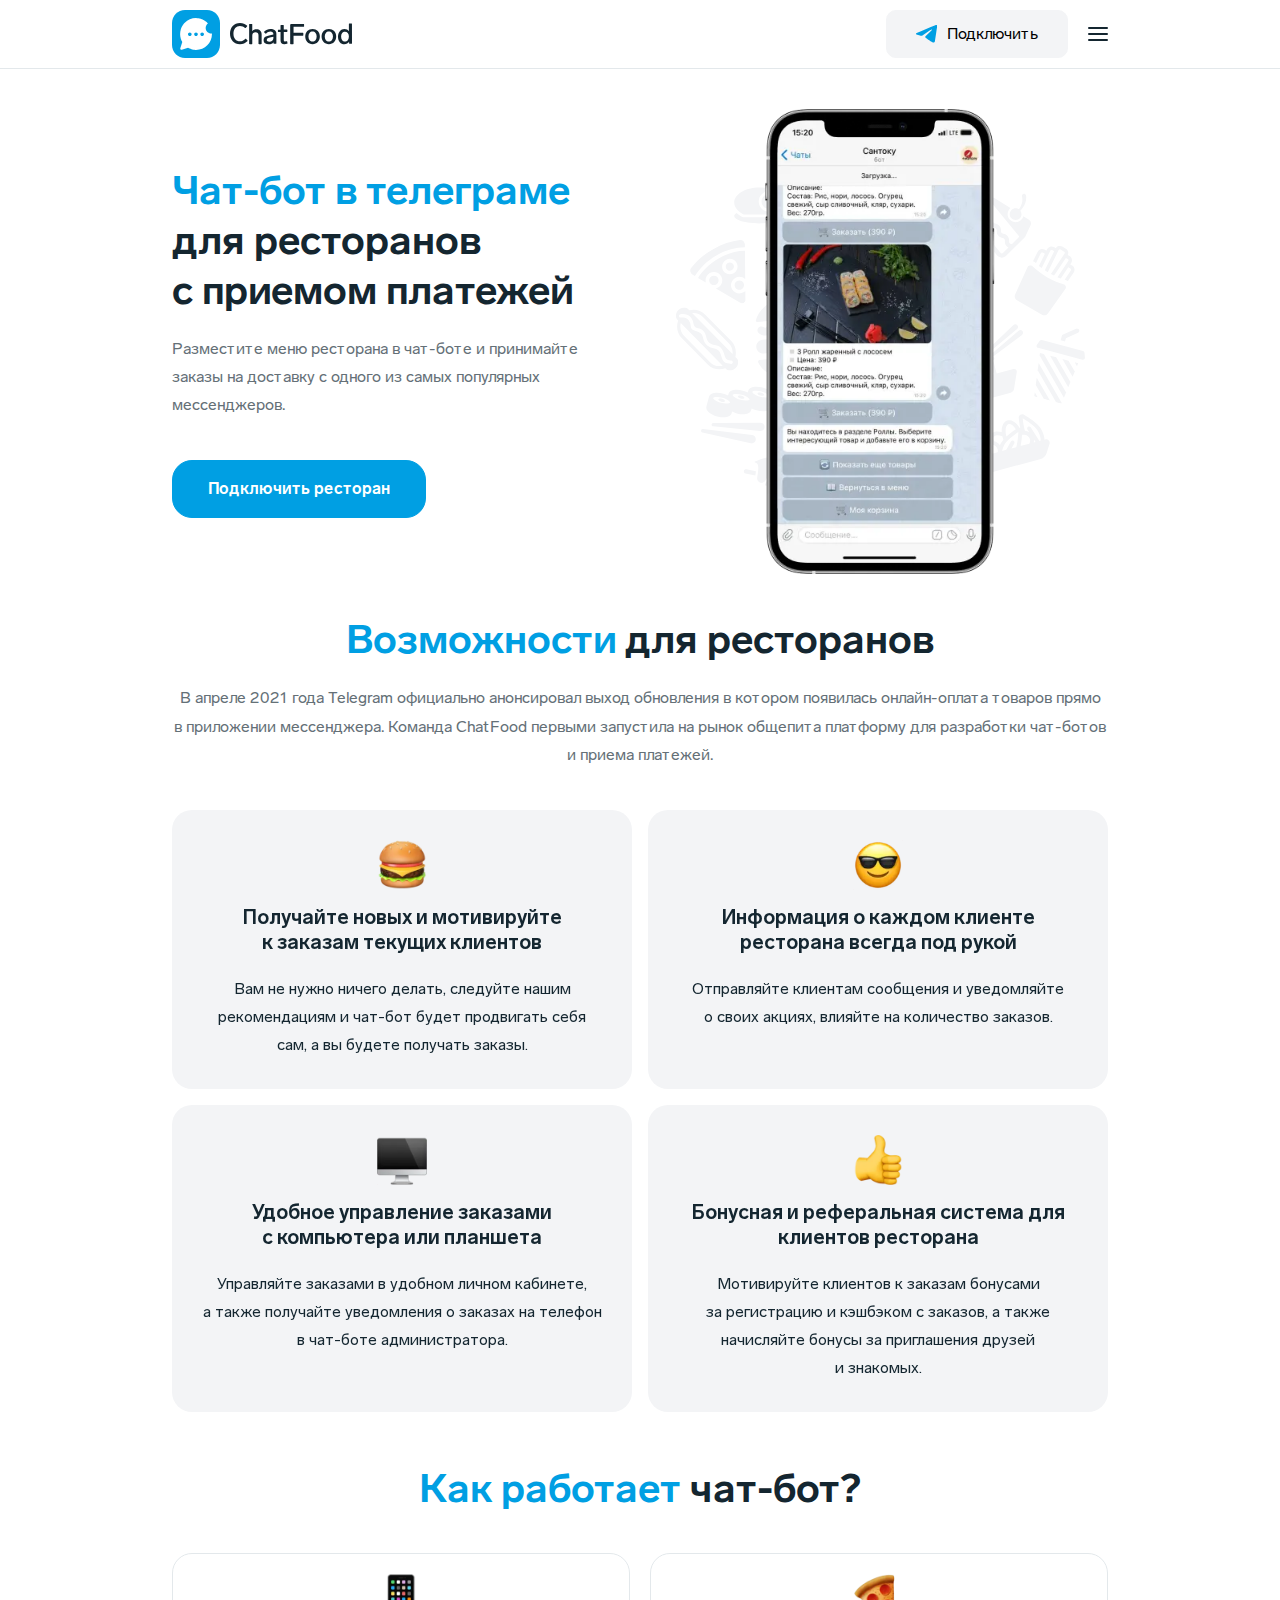
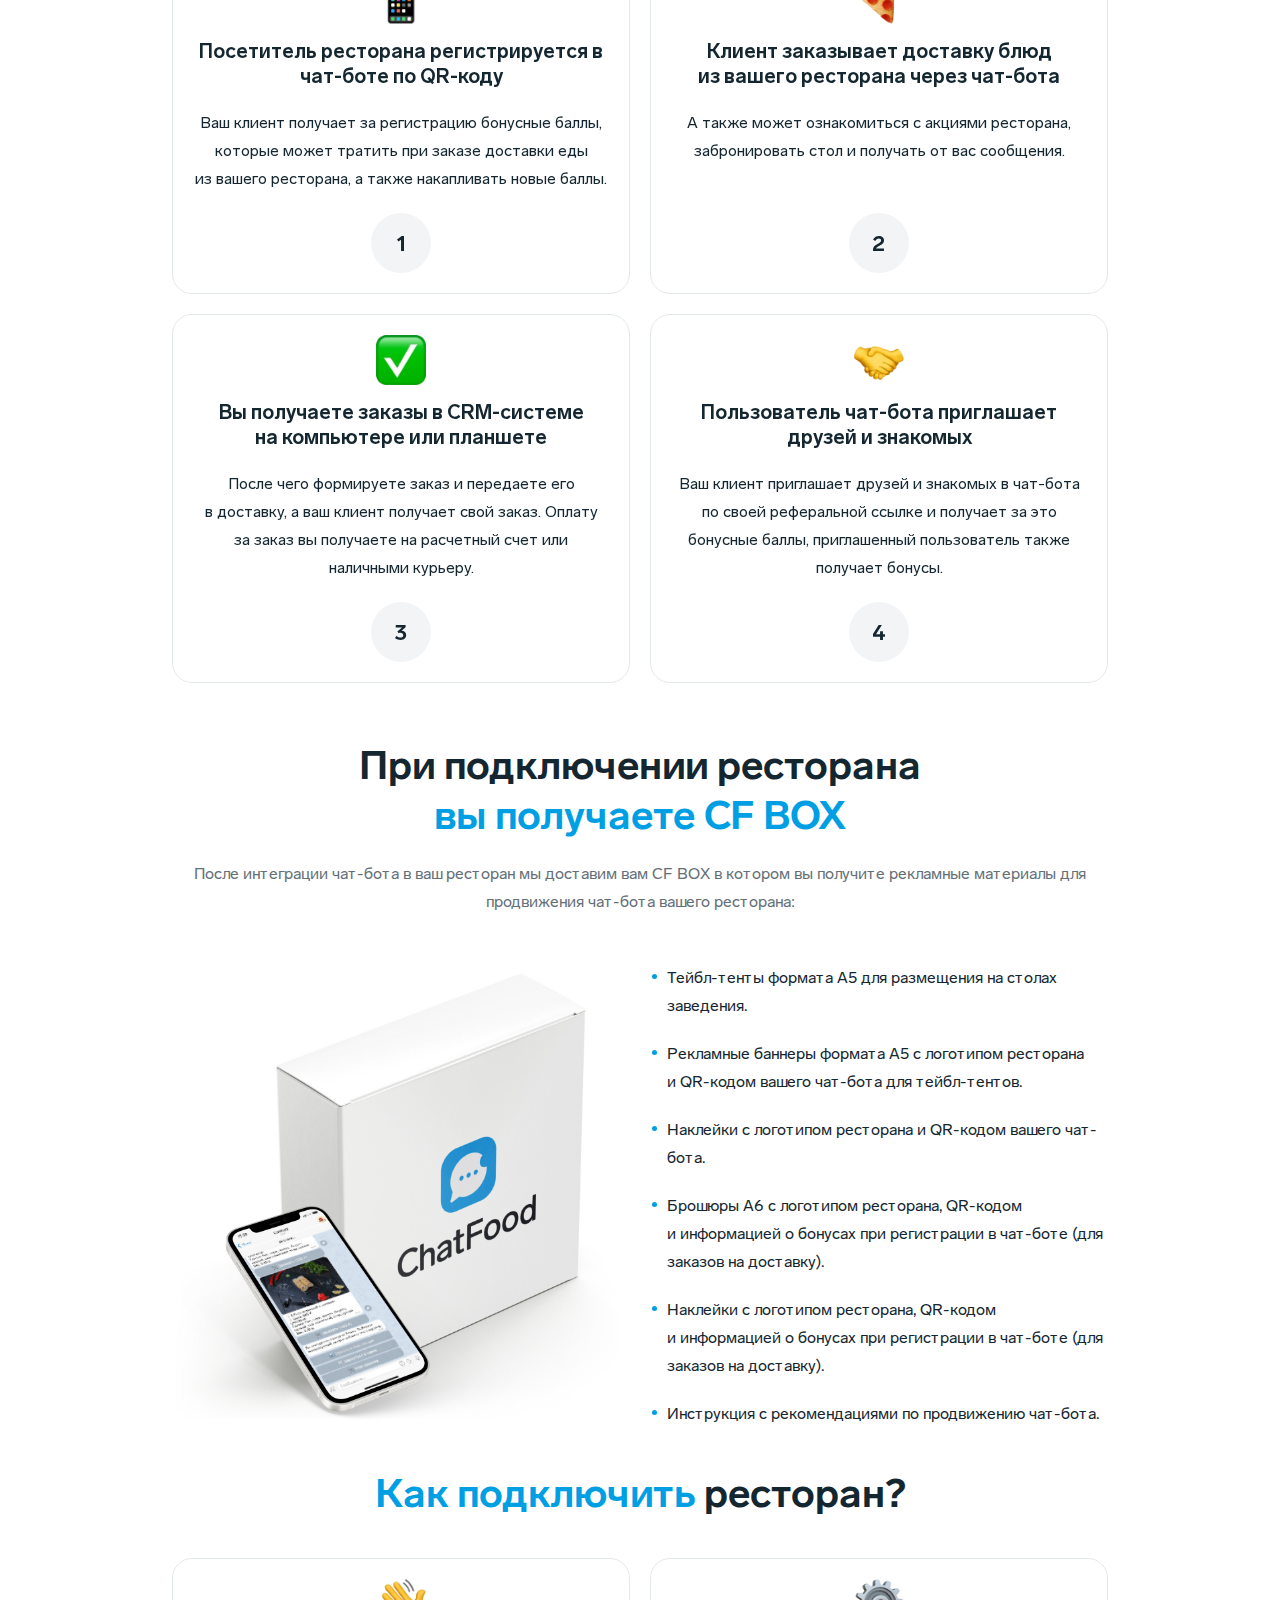
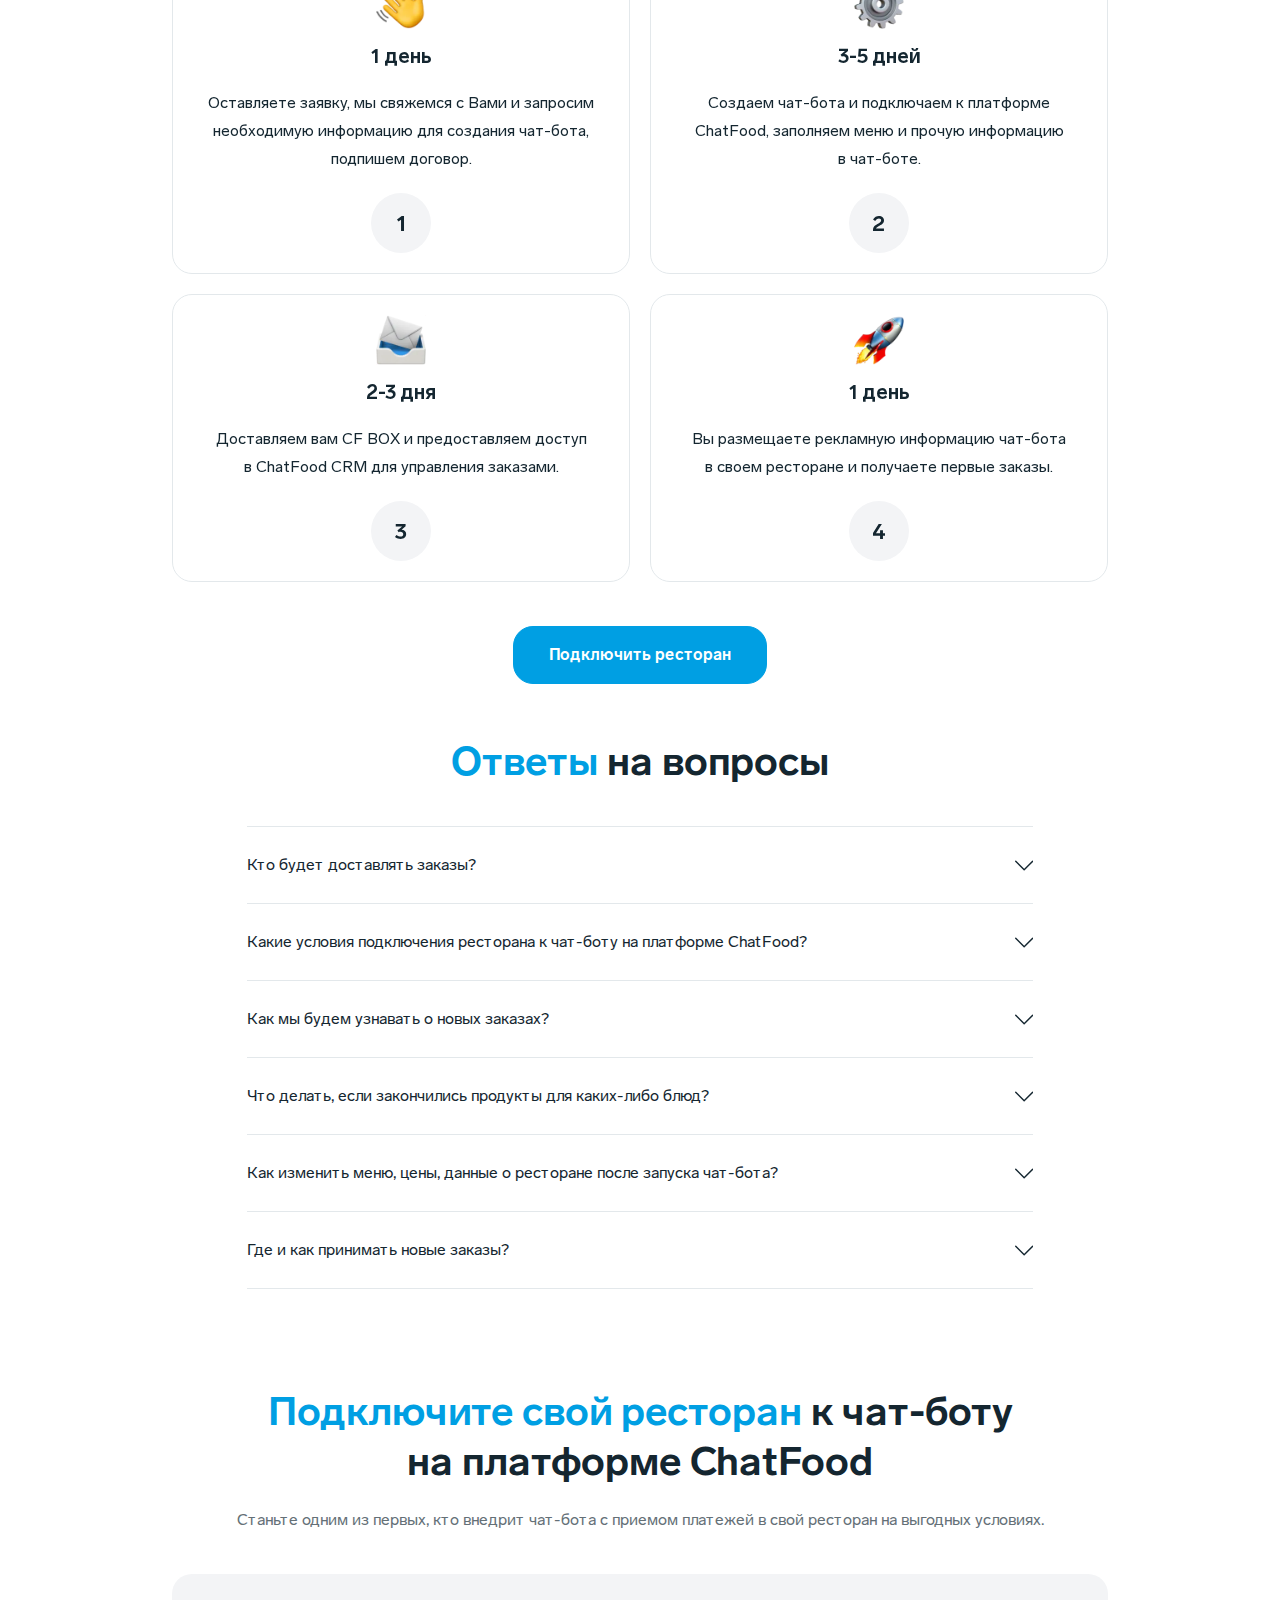
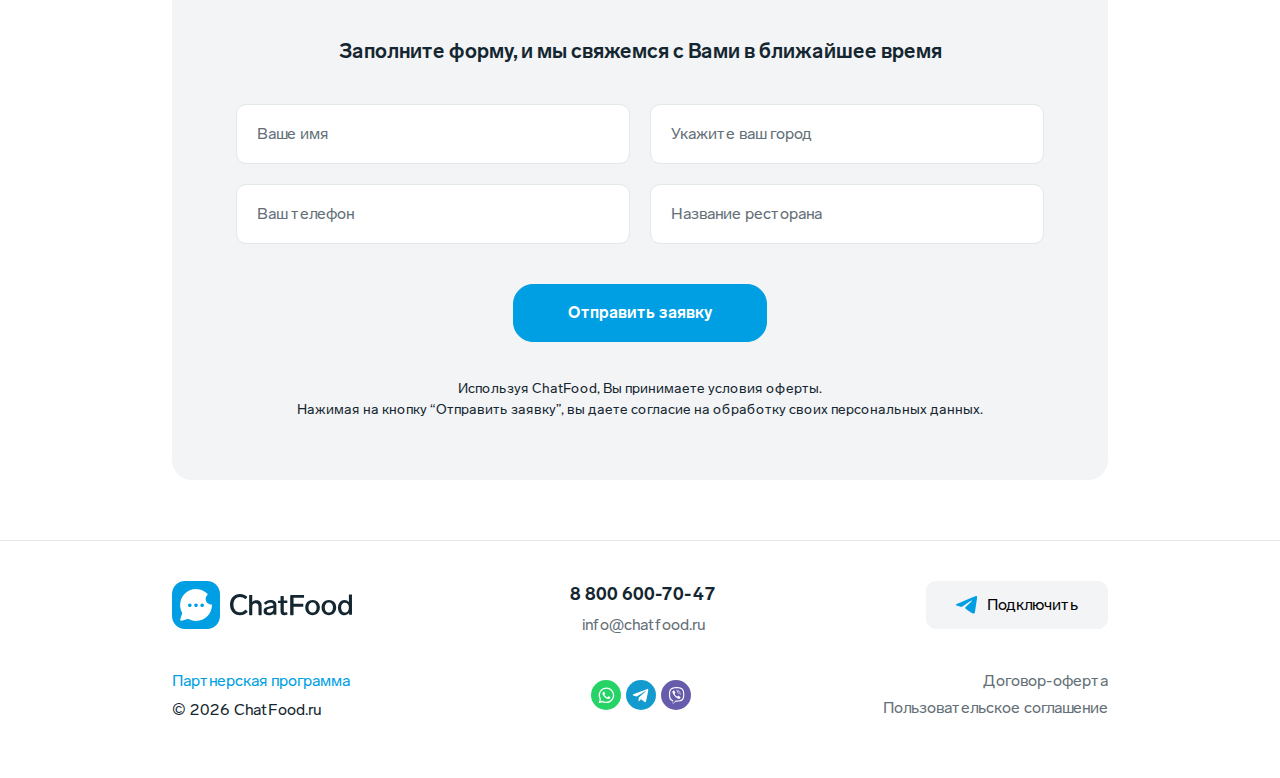
==== commit 6a85804c: "box img" ====
--- a/public/index.html
+++ b/public/index.html
@@ -231,12 +231,7 @@
 					</div>
 					<div class="row align-items-center">
 						<div class="col-lg-6"> 
-							<div class="sBox__imgWrap"> 
-								<!-- picture-->
-								<picture> 
-									<source type="image/webp" srcset="img/@2x/webp/box.webp"/><img src="img/@2x/box.png" alt="" loading="lazy"/>
-								</picture>
-								<!-- /picture-->
+							<div class="sBox__imgWrap"> <img class="res-i" src="img/box.jpg" alt="" loading="lazy"/>
 							</div>
 						</div>
 						<div class="col">
--- a/public/css/main.min.css
+++ b/public/css/main.min.css
@@ -1 +1 @@
-@font-face{font-family:swiper-icons;src:url("data:application/font-woff;charset=utf-8;base64, [base64]//wADZ2x5ZgAAAywAAADMAAAD2MHtryVoZWFkAAABbAAAADAAAAA2E2+eoWhoZWEAAAGcAAAAHwAAACQC9gDzaG10eAAAAigAAAAZAAAArgJkABFsb2NhAAAC0AAAAFoAAABaFQAUGG1heHAAAAG8AAAAHwAAACAAcABAbmFtZQAAA/gAAAE5AAACXvFdBwlwb3N0AAAFNAAAAGIAAACE5s74hXjaY2BkYGAAYpf5Hu/j+W2+MnAzMYDAzaX6QjD6/4//Bxj5GA8AuRwMYGkAPywL13jaY2BkYGA88P8Agx4j+/8fQDYfA1AEBWgDAIB2BOoAeNpjYGRgYNBh4GdgYgABEMnIABJzYNADCQAACWgAsQB42mNgYfzCOIGBlYGB0YcxjYGBwR1Kf2WQZGhhYGBiYGVmgAFGBiQQkOaawtDAoMBQxXjg/wEGPcYDDA4wNUA2CCgwsAAAO4EL6gAAeNpj2M0gyAACqxgGNWBkZ2D4/wMA+xkDdgAAAHjaY2BgYGaAYBkGRgYQiAHyGMF8FgYHIM3DwMHABGQrMOgyWDLEM1T9/w8UBfEMgLzE////P/5//f/V/xv+r4eaAAeMbAxwIUYmIMHEgKYAYjUcsDAwsLKxc3BycfPw8jEQA/[base64]/uznmfPFBNODM2K7MTQ45YEAZqGP81AmGGcF3iPqOop0r1SPTaTbVkfUe4HXj97wYE+yNwWYxwWu4v1ugWHgo3S1XdZEVqWM7ET0cfnLGxWfkgR42o2PvWrDMBSFj/IHLaF0zKjRgdiVMwScNRAoWUoH78Y2icB/yIY09An6AH2Bdu/UB+yxopYshQiEvnvu0dURgDt8QeC8PDw7Fpji3fEA4z/PEJ6YOB5hKh4dj3EvXhxPqH/SKUY3rJ7srZ4FZnh1PMAtPhwP6fl2PMJMPDgeQ4rY8YT6Gzao0eAEA409DuggmTnFnOcSCiEiLMgxCiTI6Cq5DZUd3Qmp10vO0LaLTd2cjN4fOumlc7lUYbSQcZFkutRG7g6JKZKy0RmdLY680CDnEJ+UMkpFFe1RN7nxdVpXrC4aTtnaurOnYercZg2YVmLN/d/gczfEimrE/fs/bOuq29Zmn8tloORaXgZgGa78yO9/cnXm2BpaGvq25Dv9S4E9+5SIc9PqupJKhYFSSl47+Qcr1mYNAAAAeNptw0cKwkAAAMDZJA8Q7OUJvkLsPfZ6zFVERPy8qHh2YER+3i/BP83vIBLLySsoKimrqKqpa2hp6+jq6RsYGhmbmJqZSy0sraxtbO3sHRydnEMU4uR6yx7JJXveP7WrDycAAAAAAAH//wACeNpjYGRgYOABYhkgZgJCZgZNBkYGLQZtIJsFLMYAAAw3ALgAeNolizEKgDAQBCchRbC2sFER0YD6qVQiBCv/H9ezGI6Z5XBAw8CBK/m5iQQVauVbXLnOrMZv2oLdKFa8Pjuru2hJzGabmOSLzNMzvutpB3N42mNgZGBg4GKQYzBhYMxJLMlj4GBgAYow/P/PAJJhLM6sSoWKfWCAAwDAjgbRAAB42mNgYGBkAIIbCZo5IPrmUn0hGA0AO8EFTQAA") format("woff");font-weight:400;font-style:normal}:root{--swiper-theme-color:#007aff}.swiper-container{margin-left:auto;margin-right:auto;position:relative;overflow:hidden;list-style:none;padding:0;z-index:1}.swiper-container-vertical>.swiper-wrapper{flex-direction:column}.swiper-wrapper{position:relative;width:100%;height:100%;z-index:1;display:flex;transition-property:transform;box-sizing:content-box}.swiper-container-android .swiper-slide,.swiper-wrapper{transform:translateZ(0)}.swiper-container-multirow>.swiper-wrapper{flex-wrap:wrap}.swiper-container-multirow-column>.swiper-wrapper{flex-wrap:wrap;flex-direction:column}.swiper-container-free-mode>.swiper-wrapper{transition-timing-function:ease-out;margin:0 auto}.swiper-container-pointer-events{touch-action:pan-y}.swiper-container-pointer-events.swiper-container-vertical{touch-action:pan-x}.swiper-slide{flex-shrink:0;width:100%;height:100%;position:relative;transition-property:transform}.swiper-slide-invisible-blank{visibility:hidden}.swiper-container-autoheight,.swiper-container-autoheight .swiper-slide{height:auto}.swiper-container-autoheight .swiper-wrapper{align-items:flex-start;transition-property:transform,height}.swiper-container-3d{perspective:1200px}.swiper-container-3d .swiper-cube-shadow,.swiper-container-3d .swiper-slide,.swiper-container-3d .swiper-slide-shadow-bottom,.swiper-container-3d .swiper-slide-shadow-left,.swiper-container-3d .swiper-slide-shadow-right,.swiper-container-3d .swiper-slide-shadow-top,.swiper-container-3d .swiper-wrapper{transform-style:preserve-3d}.swiper-container-3d .swiper-slide-shadow-bottom,.swiper-container-3d .swiper-slide-shadow-left,.swiper-container-3d .swiper-slide-shadow-right,.swiper-container-3d .swiper-slide-shadow-top{position:absolute;left:0;top:0;width:100%;height:100%;pointer-events:none;z-index:10}.swiper-container-3d .swiper-slide-shadow-left{background-image:linear-gradient(270deg,rgba(0,0,0,.5),transparent)}.swiper-container-3d .swiper-slide-shadow-right{background-image:linear-gradient(90deg,rgba(0,0,0,.5),transparent)}.swiper-container-3d .swiper-slide-shadow-top{background-image:linear-gradient(0deg,rgba(0,0,0,.5),transparent)}.swiper-container-3d .swiper-slide-shadow-bottom{background-image:linear-gradient(180deg,rgba(0,0,0,.5),transparent)}.swiper-container-css-mode>.swiper-wrapper{overflow:auto;scrollbar-width:none;-ms-overflow-style:none}.swiper-container-css-mode>.swiper-wrapper::-webkit-scrollbar{display:none}.swiper-container-css-mode>.swiper-wrapper>.swiper-slide{scroll-snap-align:start start}.swiper-container-horizontal.swiper-container-css-mode>.swiper-wrapper{scroll-snap-type:x mandatory}.swiper-container-vertical.swiper-container-css-mode>.swiper-wrapper{scroll-snap-type:y mandatory}@font-face{font-family:Lab Grotesque;font-style:normal;font-weight:400;font-display:swap;src:url(../fonts/LabGrotesque-Regular.woff2) format("woff2")}@font-face{font-family:Lab Grotesque;font-style:normal;font-weight:700;font-display:swap;src:url(../fonts/LabGrotesque-Bold.woff2) format("woff2")}.icon{display:inline-block;width:1em;height:1em;fill:currentColor}.icon-basket{font-size:2.4rem;width:.91667em}.icon-check{font-size:2.7rem;width:1em}.icon-chevron-down{font-size:1.2rem;width:1.66667em}.icon-fb,.icon-instagram{font-size:2.4rem;width:1em}.icon-telegram{font-size:1.6rem;width:1em}.icon-tg{font-size:1.7rem;width:1.17647em}.icon-viber{font-size:1.9rem;width:1em}.icon-vk{font-size:2.4rem;width:1em}.icon-whatsapp{font-size:1.9rem;width:1em}:root{--bs-white:#fff;--bs-black:#000;--bs-primary:#009fe3;--bs-secondary:#f3f4f6;--bs-success:#198754;--bs-info:#0dcaf0;--bs-warning:#ffc107;--bs-danger:#dc3545;--bs-light:#f8f9fa;--bs-dark:#212529;--bs-font-sans-serif:"Lab Grotesque",system-ui,-apple-system,"Segoe UI",Roboto,"Helvetica Neue",Arial,"Noto Sans","Liberation Sans",sans-serif,"Apple Color Emoji","Segoe UI Emoji","Segoe UI Symbol","Noto Color Emoji";--bs-font-monospace:SFMono-Regular,Menlo,Monaco,Consolas,"Liberation Mono","Courier New",monospace;--bs-gradient:linear-gradient(180deg,hsla(0,0%,100%,0.15),hsla(0,0%,100%,0))}*,:after,:before{box-sizing:border-box}body{margin:0;font-family:var(--bs-font-sans-serif);font-size:1rem;font-weight:400;line-height:1.5;color:#142630;background-color:#fff;-webkit-text-size-adjust:100%;-webkit-tap-highlight-color:rgba(0,0,0,0)}hr{margin:1rem 0;color:inherit;background-color:currentColor;border:0;opacity:.25}hr:not([size]){height:1px}.h1,.h2,.h3,.h4,.h5,.h6,h1,h2,h3,h4,h5,h6{margin-top:0;margin-bottom:.5rem;font-weight:500;line-height:1.2}.h1,.h2,h1,h2{font-size:var(--h1-font-size)}.h3,h3{font-size:calc(1.3rem + .6vw)}.h4,h4{font-size:var(--h4-font-size)}.h5,h5{font-size:var(--h5-font-size)}.h6,h6{font-size:1rem}p{margin-top:0;margin-bottom:1rem}abbr[data-bs-original-title],abbr[title]{-webkit-text-decoration:underline dotted;text-decoration:underline dotted;cursor:help;-webkit-text-decoration-skip-ink:none;text-decoration-skip-ink:none}address{margin-bottom:1rem;font-style:normal;line-height:inherit}ol,ul{padding-left:2rem}dl,ol,ul{margin-top:0;margin-bottom:1rem}ol ol,ol ul,ul ol,ul ul{margin-bottom:0}dt{font-weight:700}dd{margin-bottom:.5rem;margin-left:0}blockquote{margin:0 0 1rem}b,strong{font-weight:bolder}.small,small{font-size:.875em}.mark,mark{padding:.2em;background-color:#fcf8e3}sub,sup{position:relative;font-size:.75em;line-height:0;vertical-align:baseline}sub{bottom:-.25em}sup{top:-.5em}a{color:#009fe3;text-decoration:underline}a:hover{color:#007fb6}a:not([href]):not([class]),a:not([href]):not([class]):hover{color:inherit;text-decoration:none}code,kbd,pre,samp{font-family:var(--bs-font-monospace);font-size:1em;direction:ltr;unicode-bidi:bidi-override}pre{display:block;margin-top:0;margin-bottom:1rem;overflow:auto;font-size:.875em}pre code{font-size:inherit;color:inherit;word-break:normal}code{font-size:.875em;color:#d63384;word-wrap:break-word}a>code{color:inherit}kbd{padding:.2rem .4rem;font-size:.875em;color:#fff;background-color:#212529;border-radius:.2rem}kbd kbd{padding:0;font-size:1em;font-weight:700}figure{margin:0 0 1rem}img,svg{vertical-align:middle}table{caption-side:bottom;border-collapse:collapse}caption{padding-top:.5rem;padding-bottom:.5rem;color:#6c757d;text-align:left}th{text-align:inherit;text-align:-webkit-match-parent}tbody,td,tfoot,th,thead,tr{border:0 solid;border-color:inherit}label{display:inline-block}button{border-radius:0}button:focus:not(:focus-visible){outline:0}button,input,optgroup,select,textarea{margin:0;font-family:inherit;font-size:inherit;line-height:inherit}button,select{text-transform:none}[role=button]{cursor:pointer}select{word-wrap:normal}select:disabled{opacity:1}[list]::-webkit-calendar-picker-indicator{display:none}[type=button],[type=reset],[type=submit],button{-webkit-appearance:button}[type=button]:not(:disabled),[type=reset]:not(:disabled),[type=submit]:not(:disabled),button:not(:disabled){cursor:pointer}::-moz-focus-inner{padding:0;border-style:none}textarea{resize:vertical}fieldset{min-width:0;padding:0;margin:0;border:0}legend{float:left;width:100%;padding:0;margin-bottom:.5rem;font-size:calc(1.275rem + .3vw);line-height:inherit}legend+*{clear:left}::-webkit-datetime-edit-day-field,::-webkit-datetime-edit-fields-wrapper,::-webkit-datetime-edit-hour-field,::-webkit-datetime-edit-minute,::-webkit-datetime-edit-month-field,::-webkit-datetime-edit-text,::-webkit-datetime-edit-year-field{padding:0}::-webkit-inner-spin-button{height:auto}[type=search]{outline-offset:-2px;-webkit-appearance:textfield}::-webkit-search-decoration{-webkit-appearance:none}::-webkit-color-swatch-wrapper{padding:0}::file-selector-button{font:inherit}::-webkit-file-upload-button{font:inherit;-webkit-appearance:button}output{display:inline-block}iframe{border:0}summary{display:list-item;cursor:pointer}progress{vertical-align:baseline}[hidden]{display:none!important}.lead{font-size:1.25rem;font-weight:300}.display-1{font-size:calc(1.625rem + 4.5vw)}.display-1,.display-2{font-weight:300;line-height:1.2}.display-2{font-size:calc(1.575rem + 3.9vw)}.display-3{font-size:calc(1.525rem + 3.3vw)}.display-3,.display-4{font-weight:300;line-height:1.2}.display-4{font-size:calc(1.475rem + 2.7vw)}.display-5{font-size:calc(1.425rem + 2.1vw)}.display-5,.display-6{font-weight:300;line-height:1.2}.display-6{font-size:calc(1.375rem + 1.5vw)}.list-inline,.list-unstyled{padding-left:0;list-style:none}.list-inline-item{display:inline-block}.list-inline-item:not(:last-child){margin-right:.5rem}.initialism{font-size:.875em;text-transform:uppercase}.blockquote{margin-bottom:1rem;font-size:1.25rem}.blockquote>:last-child{margin-bottom:0}.blockquote-footer{margin-top:-1rem;margin-bottom:1rem;font-size:.875em;color:#6c757d}.blockquote-footer:before{content:"\2014\00A0"}.container,.container-fluid,.container-lg,.container-md,.container-sm,.container-xl{width:100%;padding-right:var(--bs-gutter-x,.75rem);padding-left:var(--bs-gutter-x,.75rem);margin-right:auto;margin-left:auto}.row{--bs-gutter-x:1.5rem;--bs-gutter-y:0;display:flex;flex-wrap:wrap;margin-top:calc(var(--bs-gutter-y)*-1);margin-right:calc(var(--bs-gutter-x)*-0.5);margin-left:calc(var(--bs-gutter-x)*-0.5)}.row>*{flex-shrink:0;width:100%;max-width:100%;padding-right:calc(var(--bs-gutter-x)*0.5);padding-left:calc(var(--bs-gutter-x)*0.5);margin-top:var(--bs-gutter-y)}.col{flex:1 0 0%}.row-cols-auto>*{flex:0 0 auto;width:auto}.row-cols-1>*{flex:0 0 auto;width:100%}.row-cols-2>*{flex:0 0 auto;width:50%}.row-cols-3>*{flex:0 0 auto;width:33.33333%}.row-cols-4>*{flex:0 0 auto;width:25%}.row-cols-5>*{flex:0 0 auto;width:20%}.row-cols-6>*{flex:0 0 auto;width:16.66667%}.col-auto{flex:0 0 auto;width:auto}.col-1{flex:0 0 auto;width:8.33333%}.col-2{flex:0 0 auto;width:16.66667%}.col-3{flex:0 0 auto;width:25%}.col-4{flex:0 0 auto;width:33.33333%}.col-5{flex:0 0 auto;width:41.66667%}.col-6{flex:0 0 auto;width:50%}.col-7{flex:0 0 auto;width:58.33333%}.col-8{flex:0 0 auto;width:66.66667%}.col-9{flex:0 0 auto;width:75%}.col-10{flex:0 0 auto;width:83.33333%}.col-11{flex:0 0 auto;width:91.66667%}.col-12{flex:0 0 auto;width:100%}.offset-1{margin-left:8.33333%}.offset-2{margin-left:16.66667%}.offset-3{margin-left:25%}.offset-4{margin-left:33.33333%}.offset-5{margin-left:41.66667%}.offset-6{margin-left:50%}.offset-7{margin-left:58.33333%}.offset-8{margin-left:66.66667%}.offset-9{margin-left:75%}.offset-10{margin-left:83.33333%}.offset-11{margin-left:91.66667%}.g-0,.gx-0{--bs-gutter-x:0}.g-0,.gy-0{--bs-gutter-y:0}.g-1,.gx-1{--bs-gutter-x:0.25rem}.g-1,.gy-1{--bs-gutter-y:0.25rem}.g-2,.gx-2{--bs-gutter-x:0.5rem}.g-2,.gy-2{--bs-gutter-y:0.5rem}.g-3,.gx-3{--bs-gutter-x:1rem}.g-3,.gy-3{--bs-gutter-y:1rem}.g-4,.gx-4{--bs-gutter-x:1.5rem}.g-4,.gy-4{--bs-gutter-y:1.5rem}.g-5,.gx-5{--bs-gutter-x:3rem}.g-5,.gy-5{--bs-gutter-y:3rem}.form-label{margin-bottom:.5rem}.col-form-label{padding-top:calc(1.0625rem + 1px);padding-bottom:calc(1.0625rem + 1px);margin-bottom:0;font-size:inherit;line-height:1.5}.col-form-label-lg{padding-top:calc(.5rem + 1px);padding-bottom:calc(.5rem + 1px);font-size:1.25rem}.col-form-label-sm{padding-top:calc(.25rem + 1px);padding-bottom:calc(.25rem + 1px);font-size:.875rem}.form-text{margin-top:.25rem;font-size:.875em;color:#6c757d}.form-control{display:block;width:100%;padding:1.0625rem 1.25rem;font-size:1rem;font-weight:400;line-height:1.5;color:#142630;background-color:#fff;background-clip:padding-box;border:1px solid #e3e8eb;-webkit-appearance:none;-moz-appearance:none;appearance:none;border-radius:.625rem;transition:border-color .15s ease-in-out,box-shadow .15s ease-in-out}.form-control[type=file]{overflow:hidden}.form-control[type=file]:not(:disabled):not([readonly]){cursor:pointer}.form-control:focus{color:#142630;background-color:#fff;border-color:#80cff1;outline:0;box-shadow:0 0 0 .25rem rgba(0,159,227,.25)}.form-control::-webkit-date-and-time-value{height:1.5em}.form-control::-moz-placeholder{color:#647077;opacity:1}.form-control::placeholder{color:#647077;opacity:1}.form-control:disabled,.form-control[readonly]{background-color:#e9ecef;opacity:1}.form-control::file-selector-button{padding:1.0625rem 1.25rem;margin:-1.0625rem -1.25rem;-webkit-margin-end:1.25rem;margin-inline-end:1.25rem;color:#142630;background-color:#e9ecef;pointer-events:none;border:0 solid;border-color:inherit;border-inline-end-width:1px;border-radius:0;transition:color .15s ease-in-out,background-color .15s ease-in-out,border-color .15s ease-in-out,box-shadow .15s ease-in-out}.form-control:hover:not(:disabled):not([readonly])::file-selector-button{background-color:#dde0e3}.form-control::-webkit-file-upload-button{padding:1.0625rem 1.25rem;margin:-1.0625rem -1.25rem;-webkit-margin-end:1.25rem;margin-inline-end:1.25rem;color:#142630;background-color:#e9ecef;pointer-events:none;border:0 solid;border-color:inherit;border-inline-end-width:1px;border-radius:0;-webkit-transition:color .15s ease-in-out,background-color .15s ease-in-out,border-color .15s ease-in-out,box-shadow .15s ease-in-out;transition:color .15s ease-in-out,background-color .15s ease-in-out,border-color .15s ease-in-out,box-shadow .15s ease-in-out}.form-control:hover:not(:disabled):not([readonly])::-webkit-file-upload-button{background-color:#dde0e3}.form-control-plaintext{display:block;width:100%;padding:1.0625rem 0;margin-bottom:0;line-height:1.5;color:#142630;background-color:transparent;border:solid transparent;border-width:1px 0}.form-control-plaintext.form-control-lg,.form-control-plaintext.form-control-sm{padding-right:0;padding-left:0}.form-control-sm{min-height:calc(1.5em + .5rem + 2px);padding:.25rem .5rem;font-size:.875rem;border-radius:.2rem}.form-control-sm::file-selector-button{padding:.25rem .5rem;margin:-.25rem -.5rem;-webkit-margin-end:.5rem;margin-inline-end:.5rem}.form-control-sm::-webkit-file-upload-button{padding:.25rem .5rem;margin:-.25rem -.5rem;-webkit-margin-end:.5rem;margin-inline-end:.5rem}.form-control-lg{min-height:calc(1.5em + 1rem + 2px);padding:.5rem 1rem;font-size:1.25rem;border-radius:1.25rem}.form-control-lg::file-selector-button{padding:.5rem 1rem;margin:-.5rem -1rem;-webkit-margin-end:1rem;margin-inline-end:1rem}.form-control-lg::-webkit-file-upload-button{padding:.5rem 1rem;margin:-.5rem -1rem;-webkit-margin-end:1rem;margin-inline-end:1rem}textarea.form-control{min-height:calc(1.5em + 2.125rem + 2px)}textarea.form-control-sm{min-height:calc(1.5em + .5rem + 2px)}textarea.form-control-lg{min-height:calc(1.5em + 1rem + 2px)}.form-control-color{max-width:3rem;height:auto;padding:1.0625rem}.form-control-color:not(:disabled):not([readonly]){cursor:pointer}.form-control-color::-moz-color-swatch{height:1.5em;border-radius:.625rem}.form-control-color::-webkit-color-swatch{height:1.5em;border-radius:.625rem}.form-select,.select2-container--default .select2-selection--single{display:block;width:100%;padding:1.0625rem 3.75rem 1.0625rem 1.25rem;-moz-padding-start:calc(1.25rem - 3px);font-size:1rem;font-weight:400;line-height:1.5;color:#142630;background-color:#fff;background-image:url("data:image/svg+xml;charset=utf-8,%3Csvg xmlns='http://www.w3.org/2000/svg' viewBox='0 0 16 16'%3E%3Cpath fill='none' stroke='%23343a40' stroke-linecap='round' stroke-linejoin='round' stroke-width='2' d='M2 5l6 6 6-6'/%3E%3C/svg%3E");background-repeat:no-repeat;background-position:right 1.25rem center;background-size:16px 12px;border:1px solid #e3e8eb;border-radius:.625rem;transition:border-color .15s ease-in-out,box-shadow .15s ease-in-out;-webkit-appearance:none;-moz-appearance:none;appearance:none}.form-select:focus,.select2-container--default .select2-selection--single:focus{border-color:#80cff1;outline:0;box-shadow:0 0 0 .25rem rgba(0,159,227,.25)}.form-select[multiple],.form-select[size]:not([size="1"]),.select2-container--default .select2-selection--single[multiple],.select2-container--default .select2-selection--single[size]:not([size="1"]){padding-right:1.25rem;background-image:none}.form-select:disabled,.select2-container--default .select2-selection--single:disabled{background-color:#e9ecef}.form-select:-moz-focusring,.select2-container--default .select2-selection--single:-moz-focusring{color:transparent;text-shadow:0 0 0 #142630}.form-select-sm{padding-top:.25rem;padding-bottom:.25rem;padding-left:.5rem;font-size:.875rem}.form-select-lg{padding-top:.5rem;padding-bottom:.5rem;padding-left:1rem;font-size:1.25rem}.form-check{display:block;min-height:1.5rem;padding-left:1.5em;margin-bottom:.125rem}.form-check .form-check-input{float:left;margin-left:-1.5em}.form-check-input{width:1em;height:1em;margin-top:.25em;vertical-align:top;background-color:#fff;background-repeat:no-repeat;background-position:50%;background-size:contain;border:1px solid rgba(0,0,0,.25);-webkit-appearance:none;-moz-appearance:none;appearance:none;-webkit-print-color-adjust:exact;color-adjust:exact}.form-check-input[type=checkbox]{border-radius:.25em}.form-check-input[type=radio]{border-radius:50%}.form-check-input:active{filter:brightness(90%)}.form-check-input:focus{border-color:#80cff1;outline:0;box-shadow:0 0 0 .25rem rgba(0,159,227,.25)}.form-check-input:checked{background-color:#009fe3;border-color:#009fe3}.form-check-input:checked[type=checkbox]{background-image:url("data:image/svg+xml;charset=utf-8,%3Csvg xmlns='http://www.w3.org/2000/svg' viewBox='0 0 20 20'%3E%3Cpath fill='none' stroke='%23fff' stroke-linecap='round' stroke-linejoin='round' stroke-width='3' d='M6 10l3 3 6-6'/%3E%3C/svg%3E")}.form-check-input:checked[type=radio]{background-image:url("data:image/svg+xml;charset=utf-8,%3Csvg xmlns='http://www.w3.org/2000/svg' viewBox='-4 -4 8 8'%3E%3Ccircle r='2' fill='%23fff'/%3E%3C/svg%3E")}.form-check-input[type=checkbox]:indeterminate{background-color:#009fe3;border-color:#009fe3;background-image:url("data:image/svg+xml;charset=utf-8,%3Csvg xmlns='http://www.w3.org/2000/svg' viewBox='0 0 20 20'%3E%3Cpath fill='none' stroke='%23fff' stroke-linecap='round' stroke-linejoin='round' stroke-width='3' d='M6 10h8'/%3E%3C/svg%3E")}.form-check-input:disabled{pointer-events:none;filter:none;opacity:.5}.form-check-input:disabled~.form-check-label,.form-check-input[disabled]~.form-check-label{opacity:.5}.form-switch{padding-left:2.5em}.form-switch .form-check-input{width:2em;margin-left:-2.5em;background-image:url("data:image/svg+xml;charset=utf-8,%3Csvg xmlns='http://www.w3.org/2000/svg' viewBox='-4 -4 8 8'%3E%3Ccircle r='3' fill='rgba(0, 0, 0, 0.25)'/%3E%3C/svg%3E");background-position:0;border-radius:2em;transition:background-position .15s ease-in-out}.form-switch .form-check-input:focus{background-image:url("data:image/svg+xml;charset=utf-8,%3Csvg xmlns='http://www.w3.org/2000/svg' viewBox='-4 -4 8 8'%3E%3Ccircle r='3' fill='%2380cff1'/%3E%3C/svg%3E")}.form-switch .form-check-input:checked{background-position:100%;background-image:url("data:image/svg+xml;charset=utf-8,%3Csvg xmlns='http://www.w3.org/2000/svg' viewBox='-4 -4 8 8'%3E%3Ccircle r='3' fill='%23fff'/%3E%3C/svg%3E")}.form-check-inline{display:inline-block;margin-right:1rem}.btn-check{position:absolute;clip:rect(0,0,0,0);pointer-events:none}.btn-check:disabled+.btn,.btn-check[disabled]+.btn{pointer-events:none;filter:none;opacity:.65}.form-range{width:100%;height:1.5rem;padding:0;background-color:transparent;-webkit-appearance:none;-moz-appearance:none;appearance:none}.form-range:focus{outline:0}.form-range:focus::-webkit-slider-thumb{box-shadow:0 0 0 1px #fff,0 0 0 .25rem rgba(0,159,227,.25)}.form-range:focus::-moz-range-thumb{box-shadow:0 0 0 1px #fff,0 0 0 .25rem rgba(0,159,227,.25)}.form-range::-moz-focus-outer{border:0}.form-range::-webkit-slider-thumb{width:1rem;height:1rem;margin-top:-.25rem;background-color:#009fe3;border:0;border-radius:1rem;-webkit-transition:background-color .15s ease-in-out,border-color .15s ease-in-out,box-shadow .15s ease-in-out;transition:background-color .15s ease-in-out,border-color .15s ease-in-out,box-shadow .15s ease-in-out;-webkit-appearance:none;appearance:none}.form-range::-webkit-slider-thumb:active{background-color:#b3e2f7}.form-range::-webkit-slider-runnable-track{width:100%;height:.5rem;color:transparent;cursor:pointer;background-color:#dee2e6;border-color:transparent;border-radius:1rem}.form-range::-moz-range-thumb{width:1rem;height:1rem;background-color:#009fe3;border:0;border-radius:1rem;-moz-transition:background-color .15s ease-in-out,border-color .15s ease-in-out,box-shadow .15s ease-in-out;transition:background-color .15s ease-in-out,border-color .15s ease-in-out,box-shadow .15s ease-in-out;-moz-appearance:none;appearance:none}.form-range::-moz-range-thumb:active{background-color:#b3e2f7}.form-range::-moz-range-track{width:100%;height:.5rem;color:transparent;cursor:pointer;background-color:#dee2e6;border-color:transparent;border-radius:1rem}.form-range:disabled{pointer-events:none}.form-range:disabled::-webkit-slider-thumb{background-color:#adb5bd}.form-range:disabled::-moz-range-thumb{background-color:#adb5bd}.form-floating{position:relative}.form-floating>.form-control,.form-floating>.form-select,.select2-container--default .form-floating>.select2-selection--single{height:calc(3.5rem + 2px);line-height:1.25}.form-floating>label{position:absolute;top:0;left:0;height:100%;padding:1rem 1.25rem;pointer-events:none;border:1px solid transparent;transform-origin:0 0;transition:opacity .1s ease-in-out,transform .1s ease-in-out}.form-floating>.form-control{padding:1rem 1.25rem}.form-floating>.form-control::-moz-placeholder{color:transparent}.form-floating>.form-control::placeholder{color:transparent}.form-floating>.form-control:not(:-moz-placeholder-shown){padding-top:1.625rem;padding-bottom:.625rem}.form-floating>.form-control:focus,.form-floating>.form-control:not(:placeholder-shown){padding-top:1.625rem;padding-bottom:.625rem}.form-floating>.form-control:-webkit-autofill{padding-top:1.625rem;padding-bottom:.625rem}.form-floating>.form-select,.select2-container--default .form-floating>.select2-selection--single{padding-top:1.625rem;padding-bottom:.625rem}.form-floating>.form-control:not(:-moz-placeholder-shown)~label{opacity:.65;transform:scale(.85) translateY(-.5rem) translateX(.15rem)}.form-floating>.form-control:focus~label,.form-floating>.form-control:not(:placeholder-shown)~label,.form-floating>.form-select~label,.select2-container--default .form-floating>.select2-selection--single~label{opacity:.65;transform:scale(.85) translateY(-.5rem) translateX(.15rem)}.form-floating>.form-control:-webkit-autofill~label{opacity:.65;transform:scale(.85) translateY(-.5rem) translateX(.15rem)}.input-group{position:relative;display:flex;flex-wrap:wrap;align-items:stretch;width:100%}.input-group>.form-control,.input-group>.form-select,.select2-container--default .input-group>.select2-selection--single{position:relative;flex:1 1 auto;width:1%;min-width:0}.input-group>.form-control:focus,.input-group>.form-select:focus,.select2-container--default .input-group>.select2-selection--single:focus{z-index:3}.input-group .btn{position:relative;z-index:2}.input-group .btn:focus{z-index:3}.input-group-text{display:flex;align-items:center;padding:1.0625rem 1.25rem;font-size:1rem;font-weight:400;line-height:1.5;color:#142630;text-align:center;white-space:nowrap;background-color:#e9ecef;border:1px solid #e3e8eb;border-radius:.625rem}.input-group-lg>.btn,.input-group-lg>.form-control,.input-group-lg>.form-select,.input-group-lg>.input-group-text,.select2-container--default .input-group-lg>.select2-selection--single{padding:.5rem 1rem;font-size:1.25rem;border-radius:1.25rem}.input-group-sm>.btn,.input-group-sm>.form-control,.input-group-sm>.form-select,.input-group-sm>.input-group-text,.select2-container--default .input-group-sm>.select2-selection--single{padding:.25rem .5rem;font-size:.875rem;border-radius:.2rem}.input-group-lg>.form-select,.input-group-sm>.form-select,.select2-container--default .input-group-lg>.select2-selection--single,.select2-container--default .input-group-sm>.select2-selection--single{padding-right:5rem}.input-group.has-validation>.dropdown-toggle:nth-last-child(n+4),.input-group.has-validation>:nth-last-child(n+3):not(.dropdown-toggle):not(.dropdown-menu),.input-group:not(.has-validation)>.dropdown-toggle:nth-last-child(n+3),.input-group:not(.has-validation)>:not(:last-child):not(.dropdown-toggle):not(.dropdown-menu){border-top-right-radius:0;border-bottom-right-radius:0}.input-group>:not(:first-child):not(.dropdown-menu):not(.valid-tooltip):not(.valid-feedback):not(.invalid-tooltip):not(.invalid-feedback){margin-left:-1px;border-top-left-radius:0;border-bottom-left-radius:0}.valid-feedback{display:none;width:100%;margin-top:.25rem;font-size:.875em;color:#198754}.valid-tooltip{position:absolute;top:100%;z-index:5;display:none;max-width:100%;padding:.25rem .5rem;margin-top:.1rem;font-size:.875rem;color:#fff;background-color:rgba(25,135,84,.9);border-radius:.625rem}.is-valid~.valid-feedback,.is-valid~.valid-tooltip,.was-validated :valid~.valid-feedback,.was-validated :valid~.valid-tooltip{display:block}.form-control.is-valid,.was-validated .form-control:valid{border-color:#198754;padding-right:calc(1.5em + 2.125rem);background-image:url("data:image/svg+xml;charset=utf-8,%3Csvg xmlns='http://www.w3.org/2000/svg' viewBox='0 0 8 8'%3E%3Cpath fill='%23198754' d='M2.3 6.73L.6 4.53c-.4-1.04.46-1.4 1.1-.8l1.1 1.4 3.4-3.8c.6-.63 1.6-.27 1.2.7l-4 4.6c-.43.5-.8.4-1.1.1z'/%3E%3C/svg%3E");background-repeat:no-repeat;background-position:right calc(.375em + .53125rem) center;background-size:calc(.75em + 1.0625rem) calc(.75em + 1.0625rem)}.form-control.is-valid:focus,.was-validated .form-control:valid:focus{border-color:#198754;box-shadow:0 0 0 .25rem rgba(25,135,84,.25)}.was-validated textarea.form-control:valid,textarea.form-control.is-valid{padding-right:calc(1.5em + 2.125rem);background-position:top calc(.375em + .53125rem) right calc(.375em + .53125rem)}.form-select.is-valid,.select2-container--default .is-valid.select2-selection--single,.select2-container--default .was-validated .select2-selection--single:valid,.was-validated .form-select:valid,.was-validated .select2-container--default .select2-selection--single:valid{border-color:#198754}.form-select.is-valid:not([multiple]):not([size]),.form-select.is-valid:not([multiple])[size="1"],.select2-container--default .is-valid.select2-selection--single:not([multiple]):not([size]),.select2-container--default .is-valid.select2-selection--single:not([multiple])[size="1"],.select2-container--default .was-validated .select2-selection--single:valid:not([multiple]):not([size]),.select2-container--default .was-validated .select2-selection--single:valid:not([multiple])[size="1"],.was-validated .form-select:valid:not([multiple]):not([size]),.was-validated .form-select:valid:not([multiple])[size="1"],.was-validated .select2-container--default .select2-selection--single:valid:not([multiple]):not([size]),.was-validated .select2-container--default .select2-selection--single:valid:not([multiple])[size="1"]{padding-right:6.875rem;background-image:url("data:image/svg+xml;charset=utf-8,%3Csvg xmlns='http://www.w3.org/2000/svg' viewBox='0 0 16 16'%3E%3Cpath fill='none' stroke='%23343a40' stroke-linecap='round' stroke-linejoin='round' stroke-width='2' d='M2 5l6 6 6-6'/%3E%3C/svg%3E"),url("data:image/svg+xml;charset=utf-8,%3Csvg xmlns='http://www.w3.org/2000/svg' viewBox='0 0 8 8'%3E%3Cpath fill='%23198754' d='M2.3 6.73L.6 4.53c-.4-1.04.46-1.4 1.1-.8l1.1 1.4 3.4-3.8c.6-.63 1.6-.27 1.2.7l-4 4.6c-.43.5-.8.4-1.1.1z'/%3E%3C/svg%3E");background-position:right 1.25rem center,center right 3.75rem;background-size:16px 12px,calc(.75em + 1.0625rem) calc(.75em + 1.0625rem)}.form-select.is-valid:focus,.select2-container--default .is-valid.select2-selection--single:focus,.select2-container--default .was-validated .select2-selection--single:valid:focus,.was-validated .form-select:valid:focus,.was-validated .select2-container--default .select2-selection--single:valid:focus{border-color:#198754;box-shadow:0 0 0 .25rem rgba(25,135,84,.25)}.form-check-input.is-valid,.was-validated .form-check-input:valid{border-color:#198754}.form-check-input.is-valid:checked,.was-validated .form-check-input:valid:checked{background-color:#198754}.form-check-input.is-valid:focus,.was-validated .form-check-input:valid:focus{box-shadow:0 0 0 .25rem rgba(25,135,84,.25)}.form-check-input.is-valid~.form-check-label,.was-validated .form-check-input:valid~.form-check-label{color:#198754}.form-check-inline .form-check-input~.valid-feedback{margin-left:.5em}.input-group .form-control.is-valid,.input-group .form-select.is-valid,.input-group .select2-container--default .is-valid.select2-selection--single,.select2-container--default .input-group .is-valid.select2-selection--single,.select2-container--default .was-validated .input-group .select2-selection--single:valid,.was-validated .input-group .form-control:valid,.was-validated .input-group .form-select:valid,.was-validated .input-group .select2-container--default .select2-selection--single:valid{z-index:1}.input-group .form-control.is-valid:focus,.input-group .form-select.is-valid:focus,.input-group .select2-container--default .is-valid.select2-selection--single:focus,.select2-container--default .input-group .is-valid.select2-selection--single:focus,.select2-container--default .was-validated .input-group .select2-selection--single:valid:focus,.was-validated .input-group .form-control:valid:focus,.was-validated .input-group .form-select:valid:focus,.was-validated .input-group .select2-container--default .select2-selection--single:valid:focus{z-index:3}.invalid-feedback{display:none;width:100%;margin-top:.25rem;font-size:.875em;color:#dc3545}.invalid-tooltip{position:absolute;top:100%;z-index:5;display:none;max-width:100%;padding:.25rem .5rem;margin-top:.1rem;font-size:.875rem;color:#fff;background-color:rgba(220,53,69,.9);border-radius:.625rem}.is-invalid~.invalid-feedback,.is-invalid~.invalid-tooltip,.was-validated :invalid~.invalid-feedback,.was-validated :invalid~.invalid-tooltip{display:block}.form-control.is-invalid,.was-validated .form-control:invalid{border-color:#dc3545;padding-right:calc(1.5em + 2.125rem);background-image:url("data:image/svg+xml;charset=utf-8,%3Csvg xmlns='http://www.w3.org/2000/svg' width='12' height='12' fill='none' stroke='%23dc3545'%3E%3Ccircle cx='6' cy='6' r='4.5'/%3E%3Cpath stroke-linejoin='round' d='M5.8 3.6h.4L6 6.5z'/%3E%3Ccircle cx='6' cy='8.2' r='.6' fill='%23dc3545' stroke='none'/%3E%3C/svg%3E");background-repeat:no-repeat;background-position:right calc(.375em + .53125rem) center;background-size:calc(.75em + 1.0625rem) calc(.75em + 1.0625rem)}.form-control.is-invalid:focus,.was-validated .form-control:invalid:focus{border-color:#dc3545;box-shadow:0 0 0 .25rem rgba(220,53,69,.25)}.was-validated textarea.form-control:invalid,textarea.form-control.is-invalid{padding-right:calc(1.5em + 2.125rem);background-position:top calc(.375em + .53125rem) right calc(.375em + .53125rem)}.form-select.is-invalid,.select2-container--default .is-invalid.select2-selection--single,.select2-container--default .was-validated .select2-selection--single:invalid,.was-validated .form-select:invalid,.was-validated .select2-container--default .select2-selection--single:invalid{border-color:#dc3545}.form-select.is-invalid:not([multiple]):not([size]),.form-select.is-invalid:not([multiple])[size="1"],.select2-container--default .is-invalid.select2-selection--single:not([multiple]):not([size]),.select2-container--default .is-invalid.select2-selection--single:not([multiple])[size="1"],.select2-container--default .was-validated .select2-selection--single:invalid:not([multiple]):not([size]),.select2-container--default .was-validated .select2-selection--single:invalid:not([multiple])[size="1"],.was-validated .form-select:invalid:not([multiple]):not([size]),.was-validated .form-select:invalid:not([multiple])[size="1"],.was-validated .select2-container--default .select2-selection--single:invalid:not([multiple]):not([size]),.was-validated .select2-container--default .select2-selection--single:invalid:not([multiple])[size="1"]{padding-right:6.875rem;background-image:url("data:image/svg+xml;charset=utf-8,%3Csvg xmlns='http://www.w3.org/2000/svg' viewBox='0 0 16 16'%3E%3Cpath fill='none' stroke='%23343a40' stroke-linecap='round' stroke-linejoin='round' stroke-width='2' d='M2 5l6 6 6-6'/%3E%3C/svg%3E"),url("data:image/svg+xml;charset=utf-8,%3Csvg xmlns='http://www.w3.org/2000/svg' width='12' height='12' fill='none' stroke='%23dc3545'%3E%3Ccircle cx='6' cy='6' r='4.5'/%3E%3Cpath stroke-linejoin='round' d='M5.8 3.6h.4L6 6.5z'/%3E%3Ccircle cx='6' cy='8.2' r='.6' fill='%23dc3545' stroke='none'/%3E%3C/svg%3E");background-position:right 1.25rem center,center right 3.75rem;background-size:16px 12px,calc(.75em + 1.0625rem) calc(.75em + 1.0625rem)}.form-select.is-invalid:focus,.select2-container--default .is-invalid.select2-selection--single:focus,.select2-container--default .was-validated .select2-selection--single:invalid:focus,.was-validated .form-select:invalid:focus,.was-validated .select2-container--default .select2-selection--single:invalid:focus{border-color:#dc3545;box-shadow:0 0 0 .25rem rgba(220,53,69,.25)}.form-check-input.is-invalid,.was-validated .form-check-input:invalid{border-color:#dc3545}.form-check-input.is-invalid:checked,.was-validated .form-check-input:invalid:checked{background-color:#dc3545}.form-check-input.is-invalid:focus,.was-validated .form-check-input:invalid:focus{box-shadow:0 0 0 .25rem rgba(220,53,69,.25)}.form-check-input.is-invalid~.form-check-label,.was-validated .form-check-input:invalid~.form-check-label{color:#dc3545}.form-check-inline .form-check-input~.invalid-feedback{margin-left:.5em}.input-group .form-control.is-invalid,.input-group .form-select.is-invalid,.input-group .select2-container--default .is-invalid.select2-selection--single,.select2-container--default .input-group .is-invalid.select2-selection--single,.select2-container--default .was-validated .input-group .select2-selection--single:invalid,.was-validated .input-group .form-control:invalid,.was-validated .input-group .form-select:invalid,.was-validated .input-group .select2-container--default .select2-selection--single:invalid{z-index:2}.input-group .form-control.is-invalid:focus,.input-group .form-select.is-invalid:focus,.input-group .select2-container--default .is-invalid.select2-selection--single:focus,.select2-container--default .input-group .is-invalid.select2-selection--single:focus,.select2-container--default .was-validated .input-group .select2-selection--single:invalid:focus,.was-validated .input-group .form-control:invalid:focus,.was-validated .input-group .form-select:invalid:focus,.was-validated .input-group .select2-container--default .select2-selection--single:invalid:focus{z-index:3}.btn{display:inline-block;font-weight:400;line-height:1.5;text-align:center;text-decoration:none;vertical-align:middle;cursor:pointer;-webkit-user-select:none;-moz-user-select:none;user-select:none;background-color:transparent;border:1px solid transparent;padding:1rem 1.8125rem;font-size:1rem;border-radius:.625rem;transition:color .15s ease-in-out,background-color .15s ease-in-out,border-color .15s ease-in-out,box-shadow .15s ease-in-out}.btn,.btn:hover{color:#142630}.btn-check:focus+.btn,.btn:focus{outline:0;box-shadow:0 0 0 .25rem rgba(0,159,227,.25)}.btn.disabled,.btn:disabled,fieldset:disabled .btn{pointer-events:none;opacity:.65}.btn-primary{color:#000;background-color:#009fe3;border-color:#009fe3}.btn-check:focus+.btn-primary,.btn-primary:focus,.btn-primary:hover{color:#000;background-color:#26ade7;border-color:#1aa9e6}.btn-check:focus+.btn-primary,.btn-primary:focus{box-shadow:0 0 0 .25rem rgba(0,135,193,.5)}.btn-check:active+.btn-primary,.btn-check:checked+.btn-primary,.btn-primary.active,.btn-primary:active,.show>.btn-primary.dropdown-toggle{color:#000;background-color:#33b2e9;border-color:#1aa9e6}.btn-check:active+.btn-primary:focus,.btn-check:checked+.btn-primary:focus,.btn-primary.active:focus,.btn-primary:active:focus,.show>.btn-primary.dropdown-toggle:focus{box-shadow:0 0 0 .25rem rgba(0,135,193,.5)}.btn-primary.disabled,.btn-primary:disabled{color:#000;background-color:#009fe3;border-color:#009fe3}.btn-secondary{color:#000;background-color:#f3f4f6;border-color:#f3f4f6}.btn-check:focus+.btn-secondary,.btn-secondary:focus,.btn-secondary:hover{color:#000;background-color:#f5f6f7;border-color:#f4f5f7}.btn-check:focus+.btn-secondary,.btn-secondary:focus{box-shadow:0 0 0 .25rem rgba(207,207,209,.5)}.btn-check:active+.btn-secondary,.btn-check:checked+.btn-secondary,.btn-secondary.active,.btn-secondary:active,.show>.btn-secondary.dropdown-toggle{color:#000;background-color:#f5f6f8;border-color:#f4f5f7}.btn-check:active+.btn-secondary:focus,.btn-check:checked+.btn-secondary:focus,.btn-secondary.active:focus,.btn-secondary:active:focus,.show>.btn-secondary.dropdown-toggle:focus{box-shadow:0 0 0 .25rem rgba(207,207,209,.5)}.btn-secondary.disabled,.btn-secondary:disabled{color:#000;background-color:#f3f4f6;border-color:#f3f4f6}.btn-success{color:#fff;background-color:#198754;border-color:#198754}.btn-check:focus+.btn-success,.btn-success:focus,.btn-success:hover{color:#fff;background-color:#157347;border-color:#146c43}.btn-check:focus+.btn-success,.btn-success:focus{box-shadow:0 0 0 .25rem rgba(60,153,110,.5)}.btn-check:active+.btn-success,.btn-check:checked+.btn-success,.btn-success.active,.btn-success:active,.show>.btn-success.dropdown-toggle{color:#fff;background-color:#146c43;border-color:#13653f}.btn-check:active+.btn-success:focus,.btn-check:checked+.btn-success:focus,.btn-success.active:focus,.btn-success:active:focus,.show>.btn-success.dropdown-toggle:focus{box-shadow:0 0 0 .25rem rgba(60,153,110,.5)}.btn-success.disabled,.btn-success:disabled{color:#fff;background-color:#198754;border-color:#198754}.btn-info{color:#000;background-color:#0dcaf0;border-color:#0dcaf0}.btn-check:focus+.btn-info,.btn-info:focus,.btn-info:hover{color:#000;background-color:#31d2f2;border-color:#25cff2}.btn-check:focus+.btn-info,.btn-info:focus{box-shadow:0 0 0 .25rem rgba(11,172,204,.5)}.btn-check:active+.btn-info,.btn-check:checked+.btn-info,.btn-info.active,.btn-info:active,.show>.btn-info.dropdown-toggle{color:#000;background-color:#3dd5f3;border-color:#25cff2}.btn-check:active+.btn-info:focus,.btn-check:checked+.btn-info:focus,.btn-info.active:focus,.btn-info:active:focus,.show>.btn-info.dropdown-toggle:focus{box-shadow:0 0 0 .25rem rgba(11,172,204,.5)}.btn-info.disabled,.btn-info:disabled{color:#000;background-color:#0dcaf0;border-color:#0dcaf0}.btn-warning{color:#000;background-color:#ffc107;border-color:#ffc107}.btn-check:focus+.btn-warning,.btn-warning:focus,.btn-warning:hover{color:#000;background-color:#ffca2c;border-color:#ffc720}.btn-check:focus+.btn-warning,.btn-warning:focus{box-shadow:0 0 0 .25rem rgba(217,164,6,.5)}.btn-check:active+.btn-warning,.btn-check:checked+.btn-warning,.btn-warning.active,.btn-warning:active,.show>.btn-warning.dropdown-toggle{color:#000;background-color:#ffcd39;border-color:#ffc720}.btn-check:active+.btn-warning:focus,.btn-check:checked+.btn-warning:focus,.btn-warning.active:focus,.btn-warning:active:focus,.show>.btn-warning.dropdown-toggle:focus{box-shadow:0 0 0 .25rem rgba(217,164,6,.5)}.btn-warning.disabled,.btn-warning:disabled{color:#000;background-color:#ffc107;border-color:#ffc107}.btn-danger{color:#fff;background-color:#dc3545;border-color:#dc3545}.btn-check:focus+.btn-danger,.btn-danger:focus,.btn-danger:hover{color:#fff;background-color:#bb2d3b;border-color:#b02a37}.btn-check:focus+.btn-danger,.btn-danger:focus{box-shadow:0 0 0 .25rem rgba(225,83,97,.5)}.btn-check:active+.btn-danger,.btn-check:checked+.btn-danger,.btn-danger.active,.btn-danger:active,.show>.btn-danger.dropdown-toggle{color:#fff;background-color:#b02a37;border-color:#a52834}.btn-check:active+.btn-danger:focus,.btn-check:checked+.btn-danger:focus,.btn-danger.active:focus,.btn-danger:active:focus,.show>.btn-danger.dropdown-toggle:focus{box-shadow:0 0 0 .25rem rgba(225,83,97,.5)}.btn-danger.disabled,.btn-danger:disabled{color:#fff;background-color:#dc3545;border-color:#dc3545}.btn-light{color:#000;background-color:#f8f9fa;border-color:#f8f9fa}.btn-check:focus+.btn-light,.btn-light:focus,.btn-light:hover{color:#000;background-color:#f9fafb;border-color:#f9fafb}.btn-check:focus+.btn-light,.btn-light:focus{box-shadow:0 0 0 .25rem rgba(211,212,213,.5)}.btn-check:active+.btn-light,.btn-check:checked+.btn-light,.btn-light.active,.btn-light:active,.show>.btn-light.dropdown-toggle{color:#000;background-color:#f9fafb;border-color:#f9fafb}.btn-check:active+.btn-light:focus,.btn-check:checked+.btn-light:focus,.btn-light.active:focus,.btn-light:active:focus,.show>.btn-light.dropdown-toggle:focus{box-shadow:0 0 0 .25rem rgba(211,212,213,.5)}.btn-light.disabled,.btn-light:disabled{color:#000;background-color:#f8f9fa;border-color:#f8f9fa}.btn-dark{color:#fff;background-color:#212529;border-color:#212529}.btn-check:focus+.btn-dark,.btn-dark:focus,.btn-dark:hover{color:#fff;background-color:#1c1f23;border-color:#1a1e21}.btn-check:focus+.btn-dark,.btn-dark:focus{box-shadow:0 0 0 .25rem rgba(66,70,73,.5)}.btn-check:active+.btn-dark,.btn-check:checked+.btn-dark,.btn-dark.active,.btn-dark:active,.show>.btn-dark.dropdown-toggle{color:#fff;background-color:#1a1e21;border-color:#191c1f}.btn-check:active+.btn-dark:focus,.btn-check:checked+.btn-dark:focus,.btn-dark.active:focus,.btn-dark:active:focus,.show>.btn-dark.dropdown-toggle:focus{box-shadow:0 0 0 .25rem rgba(66,70,73,.5)}.btn-dark.disabled,.btn-dark:disabled{color:#fff;background-color:#212529;border-color:#212529}.btn-outline-primary{color:#009fe3;border-color:#009fe3}.btn-outline-primary:hover{color:#000;background-color:#009fe3;border-color:#009fe3}.btn-check:focus+.btn-outline-primary,.btn-outline-primary:focus{box-shadow:0 0 0 .25rem rgba(0,159,227,.5)}.btn-check:active+.btn-outline-primary,.btn-check:checked+.btn-outline-primary,.btn-outline-primary.active,.btn-outline-primary.dropdown-toggle.show,.btn-outline-primary:active{color:#000;background-color:#009fe3;border-color:#009fe3}.btn-check:active+.btn-outline-primary:focus,.btn-check:checked+.btn-outline-primary:focus,.btn-outline-primary.active:focus,.btn-outline-primary.dropdown-toggle.show:focus,.btn-outline-primary:active:focus{box-shadow:0 0 0 .25rem rgba(0,159,227,.5)}.btn-outline-primary.disabled,.btn-outline-primary:disabled{color:#009fe3;background-color:transparent}.btn-outline-secondary{color:#f3f4f6;border-color:#f3f4f6}.btn-outline-secondary:hover{color:#000;background-color:#f3f4f6;border-color:#f3f4f6}.btn-check:focus+.btn-outline-secondary,.btn-outline-secondary:focus{box-shadow:0 0 0 .25rem rgba(243,244,246,.5)}.btn-check:active+.btn-outline-secondary,.btn-check:checked+.btn-outline-secondary,.btn-outline-secondary.active,.btn-outline-secondary.dropdown-toggle.show,.btn-outline-secondary:active{color:#000;background-color:#f3f4f6;border-color:#f3f4f6}.btn-check:active+.btn-outline-secondary:focus,.btn-check:checked+.btn-outline-secondary:focus,.btn-outline-secondary.active:focus,.btn-outline-secondary.dropdown-toggle.show:focus,.btn-outline-secondary:active:focus{box-shadow:0 0 0 .25rem rgba(243,244,246,.5)}.btn-outline-secondary.disabled,.btn-outline-secondary:disabled{color:#f3f4f6;background-color:transparent}.btn-outline-success{color:#198754;border-color:#198754}.btn-outline-success:hover{color:#fff;background-color:#198754;border-color:#198754}.btn-check:focus+.btn-outline-success,.btn-outline-success:focus{box-shadow:0 0 0 .25rem rgba(25,135,84,.5)}.btn-check:active+.btn-outline-success,.btn-check:checked+.btn-outline-success,.btn-outline-success.active,.btn-outline-success.dropdown-toggle.show,.btn-outline-success:active{color:#fff;background-color:#198754;border-color:#198754}.btn-check:active+.btn-outline-success:focus,.btn-check:checked+.btn-outline-success:focus,.btn-outline-success.active:focus,.btn-outline-success.dropdown-toggle.show:focus,.btn-outline-success:active:focus{box-shadow:0 0 0 .25rem rgba(25,135,84,.5)}.btn-outline-success.disabled,.btn-outline-success:disabled{color:#198754;background-color:transparent}.btn-outline-info{color:#0dcaf0;border-color:#0dcaf0}.btn-outline-info:hover{color:#000;background-color:#0dcaf0;border-color:#0dcaf0}.btn-check:focus+.btn-outline-info,.btn-outline-info:focus{box-shadow:0 0 0 .25rem rgba(13,202,240,.5)}.btn-check:active+.btn-outline-info,.btn-check:checked+.btn-outline-info,.btn-outline-info.active,.btn-outline-info.dropdown-toggle.show,.btn-outline-info:active{color:#000;background-color:#0dcaf0;border-color:#0dcaf0}.btn-check:active+.btn-outline-info:focus,.btn-check:checked+.btn-outline-info:focus,.btn-outline-info.active:focus,.btn-outline-info.dropdown-toggle.show:focus,.btn-outline-info:active:focus{box-shadow:0 0 0 .25rem rgba(13,202,240,.5)}.btn-outline-info.disabled,.btn-outline-info:disabled{color:#0dcaf0;background-color:transparent}.btn-outline-warning{color:#ffc107;border-color:#ffc107}.btn-outline-warning:hover{color:#000;background-color:#ffc107;border-color:#ffc107}.btn-check:focus+.btn-outline-warning,.btn-outline-warning:focus{box-shadow:0 0 0 .25rem rgba(255,193,7,.5)}.btn-check:active+.btn-outline-warning,.btn-check:checked+.btn-outline-warning,.btn-outline-warning.active,.btn-outline-warning.dropdown-toggle.show,.btn-outline-warning:active{color:#000;background-color:#ffc107;border-color:#ffc107}.btn-check:active+.btn-outline-warning:focus,.btn-check:checked+.btn-outline-warning:focus,.btn-outline-warning.active:focus,.btn-outline-warning.dropdown-toggle.show:focus,.btn-outline-warning:active:focus{box-shadow:0 0 0 .25rem rgba(255,193,7,.5)}.btn-outline-warning.disabled,.btn-outline-warning:disabled{color:#ffc107;background-color:transparent}.btn-outline-danger{color:#dc3545;border-color:#dc3545}.btn-outline-danger:hover{color:#fff;background-color:#dc3545;border-color:#dc3545}.btn-check:focus+.btn-outline-danger,.btn-outline-danger:focus{box-shadow:0 0 0 .25rem rgba(220,53,69,.5)}.btn-check:active+.btn-outline-danger,.btn-check:checked+.btn-outline-danger,.btn-outline-danger.active,.btn-outline-danger.dropdown-toggle.show,.btn-outline-danger:active{color:#fff;background-color:#dc3545;border-color:#dc3545}.btn-check:active+.btn-outline-danger:focus,.btn-check:checked+.btn-outline-danger:focus,.btn-outline-danger.active:focus,.btn-outline-danger.dropdown-toggle.show:focus,.btn-outline-danger:active:focus{box-shadow:0 0 0 .25rem rgba(220,53,69,.5)}.btn-outline-danger.disabled,.btn-outline-danger:disabled{color:#dc3545;background-color:transparent}.btn-outline-light{color:#f8f9fa;border-color:#f8f9fa}.btn-outline-light:hover{color:#000;background-color:#f8f9fa;border-color:#f8f9fa}.btn-check:focus+.btn-outline-light,.btn-outline-light:focus{box-shadow:0 0 0 .25rem rgba(248,249,250,.5)}.btn-check:active+.btn-outline-light,.btn-check:checked+.btn-outline-light,.btn-outline-light.active,.btn-outline-light.dropdown-toggle.show,.btn-outline-light:active{color:#000;background-color:#f8f9fa;border-color:#f8f9fa}.btn-check:active+.btn-outline-light:focus,.btn-check:checked+.btn-outline-light:focus,.btn-outline-light.active:focus,.btn-outline-light.dropdown-toggle.show:focus,.btn-outline-light:active:focus{box-shadow:0 0 0 .25rem rgba(248,249,250,.5)}.btn-outline-light.disabled,.btn-outline-light:disabled{color:#f8f9fa;background-color:transparent}.btn-outline-dark{color:#212529;border-color:#212529}.btn-outline-dark:hover{color:#fff;background-color:#212529;border-color:#212529}.btn-check:focus+.btn-outline-dark,.btn-outline-dark:focus{box-shadow:0 0 0 .25rem rgba(33,37,41,.5)}.btn-check:active+.btn-outline-dark,.btn-check:checked+.btn-outline-dark,.btn-outline-dark.active,.btn-outline-dark.dropdown-toggle.show,.btn-outline-dark:active{color:#fff;background-color:#212529;border-color:#212529}.btn-check:active+.btn-outline-dark:focus,.btn-check:checked+.btn-outline-dark:focus,.btn-outline-dark.active:focus,.btn-outline-dark.dropdown-toggle.show:focus,.btn-outline-dark:active:focus{box-shadow:0 0 0 .25rem rgba(33,37,41,.5)}.btn-outline-dark.disabled,.btn-outline-dark:disabled{color:#212529;background-color:transparent}.btn-link{font-weight:400;color:#009fe3;text-decoration:underline}.btn-link:hover{color:#007fb6}.btn-link.disabled,.btn-link:disabled{color:#6c757d}.btn-lg{padding:.5rem 1rem;font-size:1.25rem;border-radius:1.25rem}.btn-sm{padding:.25rem .5rem;font-size:.875rem;border-radius:.2rem}.clearfix:after{display:block;clear:both;content:""}.link-primary{color:#009fe3}.link-primary:focus,.link-primary:hover{color:#33b2e9}.link-secondary{color:#f3f4f6}.link-secondary:focus,.link-secondary:hover{color:#f5f6f8}.link-success{color:#198754}.link-success:focus,.link-success:hover{color:#146c43}.link-info{color:#0dcaf0}.link-info:focus,.link-info:hover{color:#3dd5f3}.link-warning{color:#ffc107}.link-warning:focus,.link-warning:hover{color:#ffcd39}.link-danger{color:#dc3545}.link-danger:focus,.link-danger:hover{color:#b02a37}.link-light{color:#f8f9fa}.link-light:focus,.link-light:hover{color:#f9fafb}.link-dark{color:#212529}.link-dark:focus,.link-dark:hover{color:#1a1e21}.ratio{position:relative;width:100%}.ratio:before{display:block;padding-top:var(--bs-aspect-ratio);content:""}.ratio>*{position:absolute;top:0;left:0;width:100%;height:100%}.ratio-1x1{--bs-aspect-ratio:100%}.ratio-4x3{--bs-aspect-ratio:75%}.ratio-16x9{--bs-aspect-ratio:56.25%}.ratio-21x9{--bs-aspect-ratio:42.85714%}.fixed-top{top:0}.fixed-bottom,.fixed-top{position:fixed;right:0;left:0;z-index:1030}.fixed-bottom{bottom:0}.sticky-top{position:-webkit-sticky;position:sticky;top:0;z-index:1020}.visually-hidden,.visually-hidden-focusable:not(:focus):not(:focus-within){position:absolute!important;width:1px!important;height:1px!important;padding:0!important;margin:-1px!important;overflow:hidden!important;clip:rect(0,0,0,0)!important;white-space:nowrap!important;border:0!important}.stretched-link:after{position:absolute;top:0;right:0;bottom:0;left:0;z-index:1;content:""}.text-truncate{overflow:hidden;text-overflow:ellipsis;white-space:nowrap}.align-baseline{vertical-align:baseline!important}.align-top{vertical-align:top!important}.align-middle{vertical-align:middle!important}.align-bottom{vertical-align:bottom!important}.align-text-bottom{vertical-align:text-bottom!important}.align-text-top{vertical-align:text-top!important}.float-start{float:left!important}.float-end{float:right!important}.float-none{float:none!important}.overflow-auto{overflow:auto!important}.overflow-hidden{overflow:hidden!important}.overflow-visible{overflow:visible!important}.overflow-scroll{overflow:scroll!important}.d-inline{display:inline!important}.d-inline-block{display:inline-block!important}.d-block{display:block!important}.d-grid{display:grid!important}.d-table{display:table!important}.d-table-row{display:table-row!important}.d-table-cell{display:table-cell!important}.d-flex{display:flex!important}.d-inline-flex{display:inline-flex!important}.d-none{display:none!important}.shadow{box-shadow:0 .5rem 1rem rgba(0,0,0,.15)!important}.shadow-sm{box-shadow:0 .125rem .25rem rgba(0,0,0,.075)!important}.shadow-lg{box-shadow:0 1rem 3rem rgba(0,0,0,.175)!important}.shadow-none{box-shadow:none!important}.position-static{position:static!important}.position-relative{position:relative!important}.position-absolute{position:absolute!important}.position-fixed{position:fixed!important}.position-sticky{position:-webkit-sticky!important;position:sticky!important}.top-0{top:0!important}.top-50{top:50%!important}.top-100{top:100%!important}.bottom-0{bottom:0!important}.bottom-50{bottom:50%!important}.bottom-100{bottom:100%!important}.start-0{left:0!important}.start-50{left:50%!important}.start-100{left:100%!important}.end-0{right:0!important}.end-50{right:50%!important}.end-100{right:100%!important}.translate-middle{transform:translate(-50%,-50%)!important}.translate-middle-x{transform:translateX(-50%)!important}.translate-middle-y{transform:translateY(-50%)!important}.border{border:1px solid #dee2e6!important}.border-0{border:0!important}.border-top{border-top:1px solid #dee2e6!important}.border-top-0{border-top:0!important}.border-end{border-right:1px solid #dee2e6!important}.border-end-0{border-right:0!important}.border-bottom{border-bottom:1px solid #dee2e6!important}.border-bottom-0{border-bottom:0!important}.border-start{border-left:1px solid #dee2e6!important}.border-start-0{border-left:0!important}.border-primary{border-color:#009fe3!important}.border-secondary{border-color:#f3f4f6!important}.border-success{border-color:#198754!important}.border-info{border-color:#0dcaf0!important}.border-warning{border-color:#ffc107!important}.border-danger{border-color:#dc3545!important}.border-light{border-color:#f8f9fa!important}.border-dark{border-color:#212529!important}.border-white{border-color:#fff!important}.border-1{border-width:1px!important}.border-2{border-width:2px!important}.border-3{border-width:3px!important}.border-4{border-width:4px!important}.border-5{border-width:5px!important}.w-25{width:25%!important}.w-50{width:50%!important}.w-75{width:75%!important}.w-100{width:100%!important}.w-auto{width:auto!important}.mw-100{max-width:100%!important}.vw-100{width:100vw!important}.min-vw-100{min-width:100vw!important}.h-25{height:25%!important}.h-50{height:50%!important}.h-75{height:75%!important}.h-100{height:100%!important}.h-auto{height:auto!important}.mh-100{max-height:100%!important}.vh-100{height:100vh!important}.min-vh-100{min-height:100vh!important}.flex-fill{flex:1 1 auto!important}.flex-row{flex-direction:row!important}.flex-column{flex-direction:column!important}.flex-row-reverse{flex-direction:row-reverse!important}.flex-column-reverse{flex-direction:column-reverse!important}.flex-grow-0{flex-grow:0!important}.flex-grow-1{flex-grow:1!important}.flex-shrink-0{flex-shrink:0!important}.flex-shrink-1{flex-shrink:1!important}.flex-wrap{flex-wrap:wrap!important}.flex-nowrap{flex-wrap:nowrap!important}.flex-wrap-reverse{flex-wrap:wrap-reverse!important}.gap-0{gap:0!important}.gap-1{gap:.25rem!important}.gap-2{gap:.5rem!important}.gap-3{gap:1rem!important}.gap-4{gap:1.5rem!important}.gap-5{gap:3rem!important}.justify-content-start{justify-content:flex-start!important}.justify-content-end{justify-content:flex-end!important}.justify-content-center{justify-content:center!important}.justify-content-between{justify-content:space-between!important}.justify-content-around{justify-content:space-around!important}.justify-content-evenly{justify-content:space-evenly!important}.align-items-start{align-items:flex-start!important}.align-items-end{align-items:flex-end!important}.align-items-center{align-items:center!important}.align-items-baseline{align-items:baseline!important}.align-items-stretch{align-items:stretch!important}.align-content-start{align-content:flex-start!important}.align-content-end{align-content:flex-end!important}.align-content-center{align-content:center!important}.align-content-between{align-content:space-between!important}.align-content-around{align-content:space-around!important}.align-content-stretch{align-content:stretch!important}.align-self-auto{align-self:auto!important}.align-self-start{align-self:flex-start!important}.align-self-end{align-self:flex-end!important}.align-self-center{align-self:center!important}.align-self-baseline{align-self:baseline!important}.align-self-stretch{align-self:stretch!important}.order-first{order:-1!important}.order-0{order:0!important}.order-1{order:1!important}.order-2{order:2!important}.order-3{order:3!important}.order-4{order:4!important}.order-5{order:5!important}.order-last{order:6!important}.m-0{margin:0!important}.m-1{margin:.25rem!important}.m-2{margin:.5rem!important}.m-3{margin:1rem!important}.m-4{margin:1.5rem!important}.m-5{margin:3rem!important}.m-auto{margin:auto!important}.mx-0{margin-right:0!important;margin-left:0!important}.mx-1{margin-right:.25rem!important;margin-left:.25rem!important}.mx-2{margin-right:.5rem!important;margin-left:.5rem!important}.mx-3{margin-right:1rem!important;margin-left:1rem!important}.mx-4{margin-right:1.5rem!important;margin-left:1.5rem!important}.mx-5{margin-right:3rem!important;margin-left:3rem!important}.mx-auto{margin-right:auto!important;margin-left:auto!important}.my-0{margin-top:0!important;margin-bottom:0!important}.my-1{margin-top:.25rem!important;margin-bottom:.25rem!important}.my-2{margin-top:.5rem!important;margin-bottom:.5rem!important}.my-3{margin-top:1rem!important;margin-bottom:1rem!important}.my-4{margin-top:1.5rem!important;margin-bottom:1.5rem!important}.my-5{margin-top:3rem!important;margin-bottom:3rem!important}.my-auto{margin-top:auto!important;margin-bottom:auto!important}.mt-0{margin-top:0!important}.mt-1{margin-top:.25rem!important}.mt-2{margin-top:.5rem!important}.mt-3{margin-top:1rem!important}.mt-4{margin-top:1.5rem!important}.mt-5{margin-top:3rem!important}.mt-auto{margin-top:auto!important}.me-0{margin-right:0!important}.me-1{margin-right:.25rem!important}.me-2{margin-right:.5rem!important}.me-3{margin-right:1rem!important}.me-4{margin-right:1.5rem!important}.me-5{margin-right:3rem!important}.me-auto{margin-right:auto!important}.mb-0{margin-bottom:0!important}.mb-1{margin-bottom:.25rem!important}.mb-2{margin-bottom:.5rem!important}.mb-3{margin-bottom:1rem!important}.mb-4{margin-bottom:1.5rem!important}.mb-5{margin-bottom:3rem!important}.mb-auto{margin-bottom:auto!important}.ms-0{margin-left:0!important}.ms-1{margin-left:.25rem!important}.ms-2{margin-left:.5rem!important}.ms-3{margin-left:1rem!important}.ms-4{margin-left:1.5rem!important}.ms-5{margin-left:3rem!important}.ms-auto{margin-left:auto!important}.p-0{padding:0!important}.p-1{padding:.25rem!important}.p-2{padding:.5rem!important}.p-3{padding:1rem!important}.p-4{padding:1.5rem!important}.p-5{padding:3rem!important}.px-0{padding-right:0!important;padding-left:0!important}.px-1{padding-right:.25rem!important;padding-left:.25rem!important}.px-2{padding-right:.5rem!important;padding-left:.5rem!important}.px-3{padding-right:1rem!important;padding-left:1rem!important}.px-4{padding-right:1.5rem!important;padding-left:1.5rem!important}.px-5{padding-right:3rem!important;padding-left:3rem!important}.py-0{padding-top:0!important;padding-bottom:0!important}.py-1{padding-top:.25rem!important;padding-bottom:.25rem!important}.py-2{padding-top:.5rem!important;padding-bottom:.5rem!important}.py-3{padding-top:1rem!important;padding-bottom:1rem!important}.py-4{padding-top:1.5rem!important;padding-bottom:1.5rem!important}.py-5{padding-top:3rem!important;padding-bottom:3rem!important}.pt-0{padding-top:0!important}.pt-1{padding-top:.25rem!important}.pt-2{padding-top:.5rem!important}.pt-3{padding-top:1rem!important}.pt-4{padding-top:1.5rem!important}.pt-5{padding-top:3rem!important}.pe-0{padding-right:0!important}.pe-1{padding-right:.25rem!important}.pe-2{padding-right:.5rem!important}.pe-3{padding-right:1rem!important}.pe-4{padding-right:1.5rem!important}.pe-5{padding-right:3rem!important}.pb-0{padding-bottom:0!important}.pb-1{padding-bottom:.25rem!important}.pb-2{padding-bottom:.5rem!important}.pb-3{padding-bottom:1rem!important}.pb-4{padding-bottom:1.5rem!important}.pb-5{padding-bottom:3rem!important}.ps-0{padding-left:0!important}.ps-1{padding-left:.25rem!important}.ps-2{padding-left:.5rem!important}.ps-3{padding-left:1rem!important}.ps-4{padding-left:1.5rem!important}.ps-5{padding-left:3rem!important}.font-monospace{font-family:var(--bs-font-monospace)!important}.fs-1,.fs-2{font-size:var(--h1-font-size)!important}.fs-3{font-size:calc(1.3rem + .6vw)!important}.fs-4{font-size:var(--h4-font-size)!important}.fs-5{font-size:var(--h5-font-size)!important}.fs-6{font-size:1rem!important}.fst-italic{font-style:italic!important}.fst-normal{font-style:normal!important}.fw-light{font-weight:300!important}.fw-lighter{font-weight:lighter!important}.fw-normal{font-weight:400!important}.fw-bold{font-weight:700!important}.fw-bolder{font-weight:bolder!important}.lh-1{line-height:1!important}.lh-sm{line-height:1.25!important}.lh-base{line-height:1.5!important}.lh-lg{line-height:2!important}.text-start{text-align:left!important}.text-end{text-align:right!important}.text-center{text-align:center!important}.text-decoration-none{text-decoration:none!important}.text-decoration-underline{text-decoration:underline!important}.text-decoration-line-through{text-decoration:line-through!important}.text-lowercase{text-transform:lowercase!important}.text-uppercase{text-transform:uppercase!important}.text-capitalize{text-transform:capitalize!important}.text-wrap{white-space:normal!important}.text-nowrap{white-space:nowrap!important}.text-break{word-wrap:break-word!important;word-break:break-word!important}.text-primary{color:#009fe3!important}.text-secondary{color:#f3f4f6!important}.text-success{color:#198754!important}.text-info{color:#0dcaf0!important}.text-warning{color:#ffc107!important}.text-danger{color:#dc3545!important}.text-light{color:#f8f9fa!important}.text-dark{color:#212529!important}.text-white{color:#fff!important}.text-body{color:#142630!important}.text-muted{color:#6c757d!important}.text-black-50{color:rgba(0,0,0,.5)!important}.text-white-50{color:hsla(0,0%,100%,.5)!important}.text-reset{color:inherit!important}.bg-primary{background-color:#009fe3!important}.bg-secondary{background-color:#f3f4f6!important}.bg-success{background-color:#198754!important}.bg-info{background-color:#0dcaf0!important}.bg-warning{background-color:#ffc107!important}.bg-danger{background-color:#dc3545!important}.bg-light{background-color:#f8f9fa!important}.bg-dark{background-color:#212529!important}.bg-body,.bg-white{background-color:#fff!important}.bg-transparent{background-color:transparent!important}.bg-gradient{background-image:var(--bs-gradient)!important}.user-select-all{-webkit-user-select:all!important;-moz-user-select:all!important;user-select:all!important}.user-select-auto{-webkit-user-select:auto!important;-moz-user-select:auto!important;user-select:auto!important}.user-select-none{-webkit-user-select:none!important;-moz-user-select:none!important;user-select:none!important}.pe-none{pointer-events:none!important}.pe-auto{pointer-events:auto!important}.rounded{border-radius:.625rem!important}.rounded-0{border-radius:0!important}.rounded-1{border-radius:.2rem!important}.rounded-2{border-radius:.625rem!important}.rounded-3{border-radius:1.25rem!important}.rounded-circle{border-radius:50%!important}.rounded-pill{border-radius:50rem!important}.rounded-top{border-top-left-radius:.625rem!important}.rounded-end,.rounded-top{border-top-right-radius:.625rem!important}.rounded-bottom,.rounded-end{border-bottom-right-radius:.625rem!important}.rounded-bottom,.rounded-start{border-bottom-left-radius:.625rem!important}.rounded-start{border-top-left-radius:.625rem!important}.visible{visibility:visible!important}.invisible{visibility:hidden!important}.opacity-0{opacity:0!important}:root{--animate-delay:1.2s;--fontSizeBase:16px;--header-height:4.3125rem;--sTPB:2.5rem;--sPT:1.875rem;--sPB:1.875rem;--h1-font-size:2.5rem;--h4-font-size:1.25rem;--h5-font-size:16px;--swiperArrowSize:4.25rem;--swiperArrowPosition:calc(var(--swiperArrowSize)*-1/2);--swiperBorderColorDef:var(--bs-primary);--swiperColorDef:var(--bs-primary);--swiperBgDef:#fff;--swiperBorderColorDefHover:var(--bs-primary);--swiperColorDefHover:var(--bs-primary);--swiperBgDefHover:#fff}.pixel-perfect{top:0;display:block;position:absolute;left:0;right:0;margin-left:auto;margin-right:auto;pointer-events:none;z-index:1000;overflow:hidden;width:100%;height:100%;background-position:center 0;opacity:0}body,html{font-size:var(--fontSizeBase)}html{-webkit-text-size-adjust:100%;-webkit-tap-highlight-color:rgba(33,36,41,0)}.h1,.h2,h1,h2{margin-bottom:1.25rem;font-weight:700;line-height:125%}.h4,.h5,h4,h5{line-height:175%}.h5,h5{color:#647077}body{-webkit-font-smoothing:antialiased;position:relative;overflow-x:hidden;min-width:576px}body.fancybox-active,body.fixed{margin-right:var(--spacing-end)}body.fancybox-active .header,body.fixed .header{padding-right:var(--spacing-end)}body.loaded_hiding{--s:0.36s;transition:all var(--s) ease-in-out;opacity:0;pointer-events:none}body.loaded_hiding:before{display:none}body.loaded{pointer-events:visible;opacity:1}body:before{content:"";position:absolute;width:100%;height:100%;--s:0.36s;transition:all var(--s) ease-in-out;background-color:#142630;opacity:0;z-index:-1;left:0;top:0}body.fancybox-active,body.fixed{overflow:hidden}body.fixed{position:absolute;width:100%;left:0;top:0;z-index:999}body.fixed:before{z-index:999;opacity:.76}.main-wrapper{display:flex;flex-direction:column;min-height:100vh;width:100%}.section{background-size:cover;background-repeat:no-repeat;background-position:50%;padding-top:var(--sPT);padding-bottom:var(--sPB)}.section-title{padding-bottom:var(--sTPB)}.mono{font-family:SFMono-Regular,Menlo,Monaco,Consolas,Liberation Mono,Courier New,monospace}.small{font-size:.875rem}.tdn{text-decoration:none!important}.ttu{text-transform:uppercase}.tdu{text-decoration:underline}.tdu:hover{text-decoration:none}.fw-300{font-weight:300}.fw-500{font-weight:500}.fw-900{font-weight:900}.fw-600{font-weight:600}.fw-100{font-weight:100}.row--sm{--bg-gutter-x:1.25rem}.slick-slide img{display:inline}.image-source-link{color:#98c3d1}.slick-slide{outline:0!important}.slick-arrow{position:absolute;top:50%;transform:translateY(-50%);z-index:2;cursor:pointer}.slick-arrow.l{left:0}.slick-arrow.l svg{transform:rotateY(180deg)}.slick-arrow.r{right:0}.slick-arrow svg{width:17px;height:auto}.strong{font-weight:700}ul{padding-left:0}.res-i,picture img{max-width:100%;height:auto}.img-bg{position:relative;background-size:cover;background-repeat:no-repeat;background-position:50%}.img-bg img{position:absolute;width:1px;height:1px;margin:-1px;border:0;padding:0;clip:rect(0 0 0 0);overflow:hidden}.bgs{background-size:cover;background-repeat:no-repeat;background-position:50%}.table{display:table}.tr{display:table-row}.td{display:table-cell}.tabs__btn-accordion{width:100%}.tabs__btn:hover{cursor:pointer}.tabs__content{opacity:0;--s:0.36s;transition:all var(--s) ease-in-out;display:none}.tabs__content.active{display:block;opacity:1}.invisible{position:absolute;width:1px;height:1px;margin:-1px;border:0;padding:0;clip:rect(0 0 0 0);overflow:hidden}.control-wrap{position:relative}.swiper-button-hand{width:var(--swiperArrowSize);height:var(--swiperArrowSize);border-radius:50%;background-color:var(--swiperBgDef);border:2px solid var(--swiperBorderColorDef);color:var(--swiperColorDef);background-size:cover;background-repeat:no-repeat;background-position:50%;z-index:300;outline:none!important;background-image:none;position:absolute;top:0;bottom:0;margin:auto 0;box-shadow:0 15px 60px rgba(0,0,0,.1);--s:0.36s;transition:all var(--s) ease-in-out;-webkit-user-select:none;-moz-user-select:none;user-select:none}.swiper-button-hand:hover{background-color:var(--swiperBgDefHover);border-color:var(--swiperBorderColorDefHover);color:var(--swiperColorDefHover)}.swiper-button-hand .icon{font-size:.75rem}.swiper-button-hand:after{display:none}.swiper-button-hand-next{right:var(--swiperArrowPosition)}.swiper-button-hand-prev{left:var(--swiperArrowPosition)}.swiper-pagination{width:100%;text-align:center}.swiper-pagination-bullet{opacity:1;width:8px;height:8px;border-radius:50%;background-color:#f3f4f6;outline:none!important;--s:0.36s;transition:all var(--s) ease-in-out;margin-left:.5rem;margin-right:.3125rem}.swiper-pagination-bullet-active,.swiper-pagination-bullet:hover{background-color:var(--bs-primary)}picture{display:block}img.object-fit-js{height:100%;width:100%;display:block;-o-object-fit:cover;object-fit:cover}.object-fit-js img,img.img-bg{-o-object-fit:cover;object-fit:cover;-o-object-position:top;object-position:top}a{--s:0.36s;transition:all var(--s) ease-in-out}.picture-bg,img.img-bg{z-index:-1}.picture-bg,.picture-bg .object-fit-js,img.img-bg,img.img-bg .object-fit-js{position:absolute;left:0;top:0;width:100%;height:100%}.bg-wrap{position:relative;z-index:2}.browsehappy{position:absolute;width:100%;z-index:2000;background:#000;min-height:100px;font-size:10px;color:#fff;top:0;padding-top:30px}iframe{border:none}.custom-scroll{scrollbar-width:thin;scrollbar-color:var(--bs-primary) transparent}.custom-scroll::-webkit-scrollbar-thumb{opacity:1;display:block}.custom-scroll::-webkit-scrollbar-track{background-color:transparent;border:transparent;-webkit-box-shadow:none}.custom-scroll::-webkit-scrollbar{width:4px;height:2px;background-color:transparent;border-color:transparent;opacity:0;-webkit-box-shadow:none}.custom-scroll::-webkit-scrollbar-thumb{background:var(--bs-primary);border-radius:2.5px}.custom-scroll::-webkit-scrollbar-button{display:none}::-webkit-calendar-picker-indicator{background-image:url('data:image/svg+xml;charset=utf-8,<svg xmlns="http://www.w3.org/2000/svg" width="16" height="15" viewBox="0 0 24 24"><path fill="%23009FE3" d="M20 3h-1V1h-2v2H7V1H5v2H4c-1.1 0-2 .9-2 2v16c0 1.1.9 2 2 2h16c1.1 0 2-.9 2-2V5c0-1.1-.9-2-2-2zm0 18H4V8h16v13z"/></svg>')}.btn-primary{color:#fff!important;border-radius:1.25rem;font-weight:700;font-size:var(--h5-font-size);min-width:15.875rem;box-shadow:none!important}.btn-primary:hover{background-color:#12b0f3}.footer{margin-top:auto;padding-top:2.125rem;padding-bottom:2.5rem;border-top:1px solid #e3e8eb}.footer__col,.footer__lCol,.footer__rCol{display:flex;flex-direction:column}.footer__col{align-items:center}.footer__logo{display:inline-block;margin-bottom:1.875rem}.footer__partner{text-decoration:none;margin-bottom:.3125rem}.footer__partner:hover{color:#12b0f3}.footer__tel{font-size:1.125rem;text-decoration:none;font-weight:700;margin-bottom:.3125rem;color:#142630}.footer__mail{text-decoration:none;color:#647077!important}.footer__link{text-decoration:none;color:#647077;margin-bottom:.1875rem}.footer__btnWrap{padding-bottom:2.125rem}.footer .soc{padding-top:1.5rem}.form-wrap__input{resize:none}.form-wrap__btn{cursor:pointer}.form-wrap label{width:100%;display:block}.form-wrap__polite{line-height:125%}.parsley-error{-o-border-image:none;border-image:none;border:2px solid red!important;color:red;outline:0!important}.parsley-success{border:2px solid #00d600!important}.parsley-errors-list{color:red}input[type=number]{-moz-appearance:textfield}select::-ms-expand{display:none}input::-webkit-inner-spin-button,input::-webkit-outer-spin-button{-webkit-appearance:none;margin:0}.select2-container--default .select2-selection--single{height:auto!important;padding-left:.625rem}.select2-container--default .select2-selection--single .select2-selection__rendered{padding:0}.select2-container--default .select2-selection--single .select2-selection__arrow{display:none}.headerBlock{--sPT:3.75rem;--sTPB:2.0625rem;padding-top:calc(var(--sPT) + var(--header-height));overflow:hidden}.headerBlock .h1,.headerBlock h1{font-weight:700;line-height:125%}.headerBlock .h1 .text-primary,.headerBlock h1 .text-primary{display:block}.headerBlock .h5,.headerBlock h5{line-height:175%}.headerBlock__imgWrap{position:relative;display:flex;align-items:center;justify-content:center}.headerBlock__spinImg{position:absolute;top:0;z-index:-1}.headerBlock__spinImg img{-webkit-animation:spin 50s linear infinite;animation:spin 50s linear infinite}@-webkit-keyframes spin{0%{transform:rotate(0deg)}to{transform:rotate(1turn)}}@keyframes spin{0%{transform:rotate(0deg)}to{transform:rotate(1turn)}}.soc{--bs-gutter-x:5px;margin-left:calc(var(--bs-gutter-x)*-1/2);margin-right:calc(var(--bs-gutter-x)*-1/2);display:flex}.soc>*{margin-left:calc(var(--bs-gutter-x)/2);margin-right:calc(var(--bs-gutter-x)/2)}.soc__item{text-decoration:none!important;vertical-align:middle;--s:0.36s;transition:all var(--s) ease-in-out;display:grid;place-items:center;border-radius:50%;width:30px;height:30px}.soc .icon{font-size:1.0625rem;color:#fff}.soc .icon-telegram{margin-right:.125rem}.counter{counter-reset:num}.counter__item{position:relative}.counter__item:before{content:counter(num);counter-increment:num}.modal-win{width:100%;position:relative;max-width:31.25rem;border-radius:20px}.modal-win .mfp-close{color:#009fe3;font-size:40px;font-weight:100}.modal-win__imgWrap{max-width:60px;margin-left:auto;margin-right:auto;margin-bottom:1.25rem}.modal-win .h4,.modal-win h4{font-weight:700;margin-bottom:1.25rem;line-height:125%}a{outline:0!important}.modal-form{position:relative}#foot-dialog .h3,#foot-dialog h3{font-size:2.25em}.mfp-close{-webkit-user-select:none;-moz-user-select:none;user-select:none;position:absolute;right:0;top:0;text-decoration:none;opacity:.65;font-style:normal;font-size:28px;font-family:Arial,Baskerville,monospace;overflow:visible;cursor:pointer;background:0 0;border:0;display:block;outline:0;padding:0;z-index:1046;box-shadow:none;color:#142630;opacity:1;font-size:50px;font-weight:100;width:56px;height:56px;border-radius:50%;line-height:56px;text-align:center;margin-top:-5px;margin-right:-5px;--s:0.36s;transition:all var(--s) ease-in-out}.polite .link{color:#009fe3;cursor:pointer;text-decoration:underline}.polite .link :hover{display:none}.sAnswers{--sPT:2.1875rem}.sAnswers .h2,.sAnswers h2{margin-bottom:0}.sAnswers__accardionWrap{padding-bottom:3.5625rem}.sAnswers .accordion-item:first-child{border-top:1px solid #e3e8eb}.accordion-item{border-bottom:1px solid #e3e8eb}.accordion-item__head{display:flex;justify-content:space-between;align-items:center;font-size:var(--h5-font-size);cursor:pointer;padding:1.625rem 0}.accordion-item__head .icon{font-size:.6875rem;margin-left:1.5625rem;--s:0.2s;transition:all var(--s) ease-in-out}.accordion-item__content{padding-bottom:1.25rem;display:none}.accordion-item.active .accordion-item__head .icon{transform:rotate(180deg);color:#009fe3}.sBox .section-title{max-width:980px;margin-left:auto;margin-right:auto}.sBox .h5,.sBox h5{line-height:175%}.sBox .h2 .text-primary,.sBox h2 .text-primary{display:inline-block}.sBox ul{list-style:none;margin-bottom:0}.sBox ul li{position:relative;padding-left:.9375rem;line-height:175%}.sBox ul li:not(:last-child){padding-bottom:1.25rem}.sBox ul li:before{content:"";position:absolute;left:0;top:10px;width:5px;height:5px;background:#009fe3;border-radius:50%}.sForm{--sPB:3.75rem}.sForm .h5,.sForm h5{margin-bottom:0}.sForm .h4,.sForm h4{font-weight:700;margin-bottom:1.875rem}.form-wrap{border-radius:20px;background-color:#f3f4f6;padding:2.125rem}.form-wrap .row{padding-bottom:1.25rem;--bs-gutter-x:20px;margin-left:calc(var(--bs-gutter-x)*-1/2);margin-right:calc(var(--bs-gutter-x)*-1/2)}.form-wrap .row>*{padding-left:calc(var(--bs-gutter-x)/2);padding-right:calc(var(--bs-gutter-x)/2)}.form-wrap__btn{margin-bottom:2.125rem}.form-wrap__input-wrap{padding-bottom:.75rem}.sHowItWorks{--sPB:1.0625rem}.sHowItWorks .row{--bs-gutter-x:20px;margin-left:calc(var(--bs-gutter-x)*-1/2);margin-right:calc(var(--bs-gutter-x)*-1/2)}.sHowItWorks .row>*{padding-left:calc(var(--bs-gutter-x)/2);padding-right:calc(var(--bs-gutter-x)/2)}.sHowItWorks .h2,.sHowItWorks h2{margin-bottom:0}.sHowItWorks .h4,.sHowItWorks h4{font-weight:700;line-height:125%;margin-bottom:1.25rem}.sHowItWorks p{margin-bottom:1.25rem;line-height:175%}.sHowItWorks__card{text-align:center;display:flex;flex-direction:column;align-items:center;border:1px solid #e3e8eb;border-radius:20px;padding:2rem;height:calc(100% - .75rem);margin-bottom:.75rem;--s:0.36s;transition:all var(--s) ease-in-out;will-change:transform}.sHowItWorks__card:hover{transform:scale(1.04)}.sHowItWorks__num{margin-top:auto;display:grid;place-items:center;background:#f3f4f6;width:60px;height:60px;border-radius:50%}.sHowItWorks picture{max-width:3.75rem;margin-bottom:1.25rem}.sHowItWorks__btnWrap{text-align:center;padding-top:1.5rem}.sOpportunities{--sPB:0.9375rem}.sOpportunities .h5,.sOpportunities h5{line-height:180%;margin-bottom:0}.sOpportunities .h4,.sOpportunities h4{font-weight:700;margin-bottom:1.25rem;line-height:125%;max-width:500px;margin-left:auto;margin-right:auto}.sOpportunities p{line-height:175%;margin-bottom:0}.sOpportunities .section-title{max-width:61.25rem;margin-left:auto;margin-right:auto}.sOpportunities .row{--bs-gutter-x:16px;margin-left:calc(var(--bs-gutter-x)*-1/2);margin-right:calc(var(--bs-gutter-x)*-1/2)}.sOpportunities .row>*{padding-left:calc(var(--bs-gutter-x)/2);padding-right:calc(var(--bs-gutter-x)/2)}.sOpportunities__card{display:flex;flex-direction:column;align-items:center;text-align:center;height:calc(100% - 1rem);margin-bottom:1rem;background:#f3f4f6;border-radius:20px;padding:1.875rem;--s:0.36s;transition:all var(--s) ease-in-out;will-change:transform}.sOpportunities__card:hover{transform:scale(1.04)}.sOpportunities picture{max-width:60px;margin-bottom:1.25rem}.toggle-menu-mobile{display:block;height:1.5rem;position:relative;color:#142630;font-size:20px;width:1.25rem;cursor:pointer}.toggle-menu-mobile.on{color:#fff}.toggle-menu-mobile span:after,.toggle-menu-mobile span:before{content:"";position:absolute;left:0}.toggle-menu-mobile span{position:absolute;top:0;bottom:0;margin-top:auto;margin-bottom:auto}.toggle-menu-mobile span:before{top:.375rem}.toggle-menu-mobile span:after{bottom:.375rem}.toggle-menu-mobile span{display:block}.toggle-menu-mobile span,.toggle-menu-mobile span:after,.toggle-menu-mobile span:before{width:1em;height:.125rem;background-color:currentColor;transition:all .3s;-webkit-backface-visibility:hidden;backface-visibility:hidden;border-radius:6px;transform-origin:50% 50%}.toggle-menu-mobile.on span{background-color:transparent}.toggle-menu-mobile.on span:after,.toggle-menu-mobile.on span:before{top:0;bottom:0}.toggle-menu-mobile.on span:before{transform:rotate(45deg)}.toggle-menu-mobile.on span:after{transform:rotate(-45deg)}.menu-mobile{position:fixed!important;z-index:999;max-width:100%;height:calc(var(--vh, 1vh)*100);width:500px;top:0;right:0;background-color:#fff;--s:0.6s;transition:all var(--s) ease-in-out;will-change:transform}.menu-mobile:not(.active){transform:translate3d(120%,0,0);--opacity:0}.menu-mobile__inner{padding:1.25rem 0;overflow-x:hidden;overflow-y:auto;-webkit-overflow-scrolling:touch;height:100%;--s:0.3s;transition:all var(--s) ease-in-out;transition-delay:.4s;opacity:var(--opacity)}.menu-mobile.active .toggle-menu-mobile{opacity:1}.menu-mobile .toggle-menu-mobile{cursor:pointer;position:absolute;opacity:0;right:20px;color:#e3e8eb;top:20px;z-index:9999;background-color:transparent}.menu-mobile .toggle-menu-mobile span,.menu-mobile .toggle-menu-mobile span:after,.menu-mobile .toggle-menu-mobile span:before{background-color:#e3e8eb}.menu-mobile .toggle-menu-mobile.on{opacity:1}.menu-mobile .toggle-menu-mobile.on span{background-color:transparent}.menu-mobile ul{position:relative}.menu-mobile li{display:block;margin:0;border-top:1px solid hsla(0,0%,100%,.13)}.menu-mobile li a{padding:10px;display:block}.menu{display:flex;list-style:none;position:relative;margin-bottom:0;max-width:100%;flex-wrap:wrap}.menu li{padding:0 .625rem}.menu a{display:block;position:relative;text-decoration:none;color:#142630}.menu a:before{content:"";position:absolute;bottom:0;height:2px;width:100%;background-color:#009fe3;opacity:0;transform:scale(0);--s:0.36s;transition:all var(--s) ease-in-out}.menu a:hover{color:#009fe3}.top-nav{position:fixed;width:100%;left:0;top:0;z-index:800;background-color:#fff;border-bottom:1px solid #e3e8eb}.top-nav__logo{display:inline-block}.connect{display:inline-flex;align-items:center;padding:.6875rem 1.8125rem;box-shadow:none!important}.connect .icon{font-size:1.125rem;color:#009fe3;margin-right:.625rem}.connect:hover{background-color:transparent}@media (min-width:570px){.container,.container-sm{max-width:560px}.col-sm{flex:1 0 0%}.row-cols-sm-auto>*{flex:0 0 auto;width:auto}.row-cols-sm-1>*{flex:0 0 auto;width:100%}.row-cols-sm-2>*{flex:0 0 auto;width:50%}.row-cols-sm-3>*{flex:0 0 auto;width:33.33333%}.row-cols-sm-4>*{flex:0 0 auto;width:25%}.row-cols-sm-5>*{flex:0 0 auto;width:20%}.row-cols-sm-6>*{flex:0 0 auto;width:16.66667%}.col-sm-auto{flex:0 0 auto;width:auto}.col-sm-1{flex:0 0 auto;width:8.33333%}.col-sm-2{flex:0 0 auto;width:16.66667%}.col-sm-3{flex:0 0 auto;width:25%}.col-sm-4{flex:0 0 auto;width:33.33333%}.col-sm-5{flex:0 0 auto;width:41.66667%}.col-sm-6{flex:0 0 auto;width:50%}.col-sm-7{flex:0 0 auto;width:58.33333%}.col-sm-8{flex:0 0 auto;width:66.66667%}.col-sm-9{flex:0 0 auto;width:75%}.col-sm-10{flex:0 0 auto;width:83.33333%}.col-sm-11{flex:0 0 auto;width:91.66667%}.col-sm-12{flex:0 0 auto;width:100%}.offset-sm-0{margin-left:0}.offset-sm-1{margin-left:8.33333%}.offset-sm-2{margin-left:16.66667%}.offset-sm-3{margin-left:25%}.offset-sm-4{margin-left:33.33333%}.offset-sm-5{margin-left:41.66667%}.offset-sm-6{margin-left:50%}.offset-sm-7{margin-left:58.33333%}.offset-sm-8{margin-left:66.66667%}.offset-sm-9{margin-left:75%}.offset-sm-10{margin-left:83.33333%}.offset-sm-11{margin-left:91.66667%}.g-sm-0,.gx-sm-0{--bs-gutter-x:0}.g-sm-0,.gy-sm-0{--bs-gutter-y:0}.g-sm-1,.gx-sm-1{--bs-gutter-x:0.25rem}.g-sm-1,.gy-sm-1{--bs-gutter-y:0.25rem}.g-sm-2,.gx-sm-2{--bs-gutter-x:0.5rem}.g-sm-2,.gy-sm-2{--bs-gutter-y:0.5rem}.g-sm-3,.gx-sm-3{--bs-gutter-x:1rem}.g-sm-3,.gy-sm-3{--bs-gutter-y:1rem}.g-sm-4,.gx-sm-4{--bs-gutter-x:1.5rem}.g-sm-4,.gy-sm-4{--bs-gutter-y:1.5rem}.g-sm-5,.gx-sm-5{--bs-gutter-x:3rem}.g-sm-5,.gy-sm-5{--bs-gutter-y:3rem}.sticky-sm-top{position:-webkit-sticky;position:sticky;top:0;z-index:1020}.float-sm-start{float:left!important}.float-sm-end{float:right!important}.float-sm-none{float:none!important}.d-sm-inline{display:inline!important}.d-sm-inline-block{display:inline-block!important}.d-sm-block{display:block!important}.d-sm-grid{display:grid!important}.d-sm-table{display:table!important}.d-sm-table-row{display:table-row!important}.d-sm-table-cell{display:table-cell!important}.d-sm-flex{display:flex!important}.d-sm-inline-flex{display:inline-flex!important}.d-sm-none{display:none!important}.flex-sm-fill{flex:1 1 auto!important}.flex-sm-row{flex-direction:row!important}.flex-sm-column{flex-direction:column!important}.flex-sm-row-reverse{flex-direction:row-reverse!important}.flex-sm-column-reverse{flex-direction:column-reverse!important}.flex-sm-grow-0{flex-grow:0!important}.flex-sm-grow-1{flex-grow:1!important}.flex-sm-shrink-0{flex-shrink:0!important}.flex-sm-shrink-1{flex-shrink:1!important}.flex-sm-wrap{flex-wrap:wrap!important}.flex-sm-nowrap{flex-wrap:nowrap!important}.flex-sm-wrap-reverse{flex-wrap:wrap-reverse!important}.gap-sm-0{gap:0!important}.gap-sm-1{gap:.25rem!important}.gap-sm-2{gap:.5rem!important}.gap-sm-3{gap:1rem!important}.gap-sm-4{gap:1.5rem!important}.gap-sm-5{gap:3rem!important}.justify-content-sm-start{justify-content:flex-start!important}.justify-content-sm-end{justify-content:flex-end!important}.justify-content-sm-center{justify-content:center!important}.justify-content-sm-between{justify-content:space-between!important}.justify-content-sm-around{justify-content:space-around!important}.justify-content-sm-evenly{justify-content:space-evenly!important}.align-items-sm-start{align-items:flex-start!important}.align-items-sm-end{align-items:flex-end!important}.align-items-sm-center{align-items:center!important}.align-items-sm-baseline{align-items:baseline!important}.align-items-sm-stretch{align-items:stretch!important}.align-content-sm-start{align-content:flex-start!important}.align-content-sm-end{align-content:flex-end!important}.align-content-sm-center{align-content:center!important}.align-content-sm-between{align-content:space-between!important}.align-content-sm-around{align-content:space-around!important}.align-content-sm-stretch{align-content:stretch!important}.align-self-sm-auto{align-self:auto!important}.align-self-sm-start{align-self:flex-start!important}.align-self-sm-end{align-self:flex-end!important}.align-self-sm-center{align-self:center!important}.align-self-sm-baseline{align-self:baseline!important}.align-self-sm-stretch{align-self:stretch!important}.order-sm-first{order:-1!important}.order-sm-0{order:0!important}.order-sm-1{order:1!important}.order-sm-2{order:2!important}.order-sm-3{order:3!important}.order-sm-4{order:4!important}.order-sm-5{order:5!important}.order-sm-last{order:6!important}.m-sm-0{margin:0!important}.m-sm-1{margin:.25rem!important}.m-sm-2{margin:.5rem!important}.m-sm-3{margin:1rem!important}.m-sm-4{margin:1.5rem!important}.m-sm-5{margin:3rem!important}.m-sm-auto{margin:auto!important}.mx-sm-0{margin-right:0!important;margin-left:0!important}.mx-sm-1{margin-right:.25rem!important;margin-left:.25rem!important}.mx-sm-2{margin-right:.5rem!important;margin-left:.5rem!important}.mx-sm-3{margin-right:1rem!important;margin-left:1rem!important}.mx-sm-4{margin-right:1.5rem!important;margin-left:1.5rem!important}.mx-sm-5{margin-right:3rem!important;margin-left:3rem!important}.mx-sm-auto{margin-right:auto!important;margin-left:auto!important}.my-sm-0{margin-top:0!important;margin-bottom:0!important}.my-sm-1{margin-top:.25rem!important;margin-bottom:.25rem!important}.my-sm-2{margin-top:.5rem!important;margin-bottom:.5rem!important}.my-sm-3{margin-top:1rem!important;margin-bottom:1rem!important}.my-sm-4{margin-top:1.5rem!important;margin-bottom:1.5rem!important}.my-sm-5{margin-top:3rem!important;margin-bottom:3rem!important}.my-sm-auto{margin-top:auto!important;margin-bottom:auto!important}.mt-sm-0{margin-top:0!important}.mt-sm-1{margin-top:.25rem!important}.mt-sm-2{margin-top:.5rem!important}.mt-sm-3{margin-top:1rem!important}.mt-sm-4{margin-top:1.5rem!important}.mt-sm-5{margin-top:3rem!important}.mt-sm-auto{margin-top:auto!important}.me-sm-0{margin-right:0!important}.me-sm-1{margin-right:.25rem!important}.me-sm-2{margin-right:.5rem!important}.me-sm-3{margin-right:1rem!important}.me-sm-4{margin-right:1.5rem!important}.me-sm-5{margin-right:3rem!important}.me-sm-auto{margin-right:auto!important}.mb-sm-0{margin-bottom:0!important}.mb-sm-1{margin-bottom:.25rem!important}.mb-sm-2{margin-bottom:.5rem!important}.mb-sm-3{margin-bottom:1rem!important}.mb-sm-4{margin-bottom:1.5rem!important}.mb-sm-5{margin-bottom:3rem!important}.mb-sm-auto{margin-bottom:auto!important}.ms-sm-0{margin-left:0!important}.ms-sm-1{margin-left:.25rem!important}.ms-sm-2{margin-left:.5rem!important}.ms-sm-3{margin-left:1rem!important}.ms-sm-4{margin-left:1.5rem!important}.ms-sm-5{margin-left:3rem!important}.ms-sm-auto{margin-left:auto!important}.p-sm-0{padding:0!important}.p-sm-1{padding:.25rem!important}.p-sm-2{padding:.5rem!important}.p-sm-3{padding:1rem!important}.p-sm-4{padding:1.5rem!important}.p-sm-5{padding:3rem!important}.px-sm-0{padding-right:0!important;padding-left:0!important}.px-sm-1{padding-right:.25rem!important;padding-left:.25rem!important}.px-sm-2{padding-right:.5rem!important;padding-left:.5rem!important}.px-sm-3{padding-right:1rem!important;padding-left:1rem!important}.px-sm-4{padding-right:1.5rem!important;padding-left:1.5rem!important}.px-sm-5{padding-right:3rem!important;padding-left:3rem!important}.py-sm-0{padding-top:0!important;padding-bottom:0!important}.py-sm-1{padding-top:.25rem!important;padding-bottom:.25rem!important}.py-sm-2{padding-top:.5rem!important;padding-bottom:.5rem!important}.py-sm-3{padding-top:1rem!important;padding-bottom:1rem!important}.py-sm-4{padding-top:1.5rem!important;padding-bottom:1.5rem!important}.py-sm-5{padding-top:3rem!important;padding-bottom:3rem!important}.pt-sm-0{padding-top:0!important}.pt-sm-1{padding-top:.25rem!important}.pt-sm-2{padding-top:.5rem!important}.pt-sm-3{padding-top:1rem!important}.pt-sm-4{padding-top:1.5rem!important}.pt-sm-5{padding-top:3rem!important}.pe-sm-0{padding-right:0!important}.pe-sm-1{padding-right:.25rem!important}.pe-sm-2{padding-right:.5rem!important}.pe-sm-3{padding-right:1rem!important}.pe-sm-4{padding-right:1.5rem!important}.pe-sm-5{padding-right:3rem!important}.pb-sm-0{padding-bottom:0!important}.pb-sm-1{padding-bottom:.25rem!important}.pb-sm-2{padding-bottom:.5rem!important}.pb-sm-3{padding-bottom:1rem!important}.pb-sm-4{padding-bottom:1.5rem!important}.pb-sm-5{padding-bottom:3rem!important}.ps-sm-0{padding-left:0!important}.ps-sm-1{padding-left:.25rem!important}.ps-sm-2{padding-left:.5rem!important}.ps-sm-3{padding-left:1rem!important}.ps-sm-4{padding-left:1.5rem!important}.ps-sm-5{padding-left:3rem!important}.text-sm-start{text-align:left!important}.text-sm-end{text-align:right!important}.text-sm-center{text-align:center!important}.modal-text{max-width:1000px}.menu-mobile{width:576px}}@media (min-width:720px){.container,.container-md,.container-sm{max-width:710px}.col-md{flex:1 0 0%}.row-cols-md-auto>*{flex:0 0 auto;width:auto}.row-cols-md-1>*{flex:0 0 auto;width:100%}.row-cols-md-2>*{flex:0 0 auto;width:50%}.row-cols-md-3>*{flex:0 0 auto;width:33.33333%}.row-cols-md-4>*{flex:0 0 auto;width:25%}.row-cols-md-5>*{flex:0 0 auto;width:20%}.row-cols-md-6>*{flex:0 0 auto;width:16.66667%}.col-md-auto{flex:0 0 auto;width:auto}.col-md-1{flex:0 0 auto;width:8.33333%}.col-md-2{flex:0 0 auto;width:16.66667%}.col-md-3{flex:0 0 auto;width:25%}.col-md-4{flex:0 0 auto;width:33.33333%}.col-md-5{flex:0 0 auto;width:41.66667%}.col-md-6{flex:0 0 auto;width:50%}.col-md-7{flex:0 0 auto;width:58.33333%}.col-md-8{flex:0 0 auto;width:66.66667%}.col-md-9{flex:0 0 auto;width:75%}.col-md-10{flex:0 0 auto;width:83.33333%}.col-md-11{flex:0 0 auto;width:91.66667%}.col-md-12{flex:0 0 auto;width:100%}.offset-md-0{margin-left:0}.offset-md-1{margin-left:8.33333%}.offset-md-2{margin-left:16.66667%}.offset-md-3{margin-left:25%}.offset-md-4{margin-left:33.33333%}.offset-md-5{margin-left:41.66667%}.offset-md-6{margin-left:50%}.offset-md-7{margin-left:58.33333%}.offset-md-8{margin-left:66.66667%}.offset-md-9{margin-left:75%}.offset-md-10{margin-left:83.33333%}.offset-md-11{margin-left:91.66667%}.g-md-0,.gx-md-0{--bs-gutter-x:0}.g-md-0,.gy-md-0{--bs-gutter-y:0}.g-md-1,.gx-md-1{--bs-gutter-x:0.25rem}.g-md-1,.gy-md-1{--bs-gutter-y:0.25rem}.g-md-2,.gx-md-2{--bs-gutter-x:0.5rem}.g-md-2,.gy-md-2{--bs-gutter-y:0.5rem}.g-md-3,.gx-md-3{--bs-gutter-x:1rem}.g-md-3,.gy-md-3{--bs-gutter-y:1rem}.g-md-4,.gx-md-4{--bs-gutter-x:1.5rem}.g-md-4,.gy-md-4{--bs-gutter-y:1.5rem}.g-md-5,.gx-md-5{--bs-gutter-x:3rem}.g-md-5,.gy-md-5{--bs-gutter-y:3rem}.sticky-md-top{position:-webkit-sticky;position:sticky;top:0;z-index:1020}.float-md-start{float:left!important}.float-md-end{float:right!important}.float-md-none{float:none!important}.d-md-inline{display:inline!important}.d-md-inline-block{display:inline-block!important}.d-md-block{display:block!important}.d-md-grid{display:grid!important}.d-md-table{display:table!important}.d-md-table-row{display:table-row!important}.d-md-table-cell{display:table-cell!important}.d-md-flex{display:flex!important}.d-md-inline-flex{display:inline-flex!important}.d-md-none{display:none!important}.flex-md-fill{flex:1 1 auto!important}.flex-md-row{flex-direction:row!important}.flex-md-column{flex-direction:column!important}.flex-md-row-reverse{flex-direction:row-reverse!important}.flex-md-column-reverse{flex-direction:column-reverse!important}.flex-md-grow-0{flex-grow:0!important}.flex-md-grow-1{flex-grow:1!important}.flex-md-shrink-0{flex-shrink:0!important}.flex-md-shrink-1{flex-shrink:1!important}.flex-md-wrap{flex-wrap:wrap!important}.flex-md-nowrap{flex-wrap:nowrap!important}.flex-md-wrap-reverse{flex-wrap:wrap-reverse!important}.gap-md-0{gap:0!important}.gap-md-1{gap:.25rem!important}.gap-md-2{gap:.5rem!important}.gap-md-3{gap:1rem!important}.gap-md-4{gap:1.5rem!important}.gap-md-5{gap:3rem!important}.justify-content-md-start{justify-content:flex-start!important}.justify-content-md-end{justify-content:flex-end!important}.justify-content-md-center{justify-content:center!important}.justify-content-md-between{justify-content:space-between!important}.justify-content-md-around{justify-content:space-around!important}.justify-content-md-evenly{justify-content:space-evenly!important}.align-items-md-start{align-items:flex-start!important}.align-items-md-end{align-items:flex-end!important}.align-items-md-center{align-items:center!important}.align-items-md-baseline{align-items:baseline!important}.align-items-md-stretch{align-items:stretch!important}.align-content-md-start{align-content:flex-start!important}.align-content-md-end{align-content:flex-end!important}.align-content-md-center{align-content:center!important}.align-content-md-between{align-content:space-between!important}.align-content-md-around{align-content:space-around!important}.align-content-md-stretch{align-content:stretch!important}.align-self-md-auto{align-self:auto!important}.align-self-md-start{align-self:flex-start!important}.align-self-md-end{align-self:flex-end!important}.align-self-md-center{align-self:center!important}.align-self-md-baseline{align-self:baseline!important}.align-self-md-stretch{align-self:stretch!important}.order-md-first{order:-1!important}.order-md-0{order:0!important}.order-md-1{order:1!important}.order-md-2{order:2!important}.order-md-3{order:3!important}.order-md-4{order:4!important}.order-md-5{order:5!important}.order-md-last{order:6!important}.m-md-0{margin:0!important}.m-md-1{margin:.25rem!important}.m-md-2{margin:.5rem!important}.m-md-3{margin:1rem!important}.m-md-4{margin:1.5rem!important}.m-md-5{margin:3rem!important}.m-md-auto{margin:auto!important}.mx-md-0{margin-right:0!important;margin-left:0!important}.mx-md-1{margin-right:.25rem!important;margin-left:.25rem!important}.mx-md-2{margin-right:.5rem!important;margin-left:.5rem!important}.mx-md-3{margin-right:1rem!important;margin-left:1rem!important}.mx-md-4{margin-right:1.5rem!important;margin-left:1.5rem!important}.mx-md-5{margin-right:3rem!important;margin-left:3rem!important}.mx-md-auto{margin-right:auto!important;margin-left:auto!important}.my-md-0{margin-top:0!important;margin-bottom:0!important}.my-md-1{margin-top:.25rem!important;margin-bottom:.25rem!important}.my-md-2{margin-top:.5rem!important;margin-bottom:.5rem!important}.my-md-3{margin-top:1rem!important;margin-bottom:1rem!important}.my-md-4{margin-top:1.5rem!important;margin-bottom:1.5rem!important}.my-md-5{margin-top:3rem!important;margin-bottom:3rem!important}.my-md-auto{margin-top:auto!important;margin-bottom:auto!important}.mt-md-0{margin-top:0!important}.mt-md-1{margin-top:.25rem!important}.mt-md-2{margin-top:.5rem!important}.mt-md-3{margin-top:1rem!important}.mt-md-4{margin-top:1.5rem!important}.mt-md-5{margin-top:3rem!important}.mt-md-auto{margin-top:auto!important}.me-md-0{margin-right:0!important}.me-md-1{margin-right:.25rem!important}.me-md-2{margin-right:.5rem!important}.me-md-3{margin-right:1rem!important}.me-md-4{margin-right:1.5rem!important}.me-md-5{margin-right:3rem!important}.me-md-auto{margin-right:auto!important}.mb-md-0{margin-bottom:0!important}.mb-md-1{margin-bottom:.25rem!important}.mb-md-2{margin-bottom:.5rem!important}.mb-md-3{margin-bottom:1rem!important}.mb-md-4{margin-bottom:1.5rem!important}.mb-md-5{margin-bottom:3rem!important}.mb-md-auto{margin-bottom:auto!important}.ms-md-0{margin-left:0!important}.ms-md-1{margin-left:.25rem!important}.ms-md-2{margin-left:.5rem!important}.ms-md-3{margin-left:1rem!important}.ms-md-4{margin-left:1.5rem!important}.ms-md-5{margin-left:3rem!important}.ms-md-auto{margin-left:auto!important}.p-md-0{padding:0!important}.p-md-1{padding:.25rem!important}.p-md-2{padding:.5rem!important}.p-md-3{padding:1rem!important}.p-md-4{padding:1.5rem!important}.p-md-5{padding:3rem!important}.px-md-0{padding-right:0!important;padding-left:0!important}.px-md-1{padding-right:.25rem!important;padding-left:.25rem!important}.px-md-2{padding-right:.5rem!important;padding-left:.5rem!important}.px-md-3{padding-right:1rem!important;padding-left:1rem!important}.px-md-4{padding-right:1.5rem!important;padding-left:1.5rem!important}.px-md-5{padding-right:3rem!important;padding-left:3rem!important}.py-md-0{padding-top:0!important;padding-bottom:0!important}.py-md-1{padding-top:.25rem!important;padding-bottom:.25rem!important}.py-md-2{padding-top:.5rem!important;padding-bottom:.5rem!important}.py-md-3{padding-top:1rem!important;padding-bottom:1rem!important}.py-md-4{padding-top:1.5rem!important;padding-bottom:1.5rem!important}.py-md-5{padding-top:3rem!important;padding-bottom:3rem!important}.pt-md-0{padding-top:0!important}.pt-md-1{padding-top:.25rem!important}.pt-md-2{padding-top:.5rem!important}.pt-md-3{padding-top:1rem!important}.pt-md-4{padding-top:1.5rem!important}.pt-md-5{padding-top:3rem!important}.pe-md-0{padding-right:0!important}.pe-md-1{padding-right:.25rem!important}.pe-md-2{padding-right:.5rem!important}.pe-md-3{padding-right:1rem!important}.pe-md-4{padding-right:1.5rem!important}.pe-md-5{padding-right:3rem!important}.pb-md-0{padding-bottom:0!important}.pb-md-1{padding-bottom:.25rem!important}.pb-md-2{padding-bottom:.5rem!important}.pb-md-3{padding-bottom:1rem!important}.pb-md-4{padding-bottom:1.5rem!important}.pb-md-5{padding-bottom:3rem!important}.ps-md-0{padding-left:0!important}.ps-md-1{padding-left:.25rem!important}.ps-md-2{padding-left:.5rem!important}.ps-md-3{padding-left:1rem!important}.ps-md-4{padding-left:1.5rem!important}.ps-md-5{padding-left:3rem!important}.text-md-start{text-align:left!important}.text-md-end{text-align:right!important}.text-md-center{text-align:center!important}.footer{padding-top:2.5rem}.footer__rCol{text-align:right}.footer__logo{margin-bottom:2.5rem}.footer__btnWrap{padding-bottom:2.5rem}.footer .soc{padding-top:.6875rem}.sForm .h4,.sForm h4{margin-bottom:2.1875rem}.form-wrap{padding:2.375rem}.form-wrap__btn{margin-bottom:2.25rem}.form-wrap__input-wrap{padding-bottom:1.25rem}.sHowItWorks__card{padding:2.5rem;height:calc(100% - 1.25rem);margin-bottom:1.25rem}.sOpportunities__card{padding:3.0625rem 2.5rem}.top-nav .row{--bs-gutter-x:20px;margin-left:calc(var(--bs-gutter-x)*-1/2);margin-right:calc(var(--bs-gutter-x)*-1/2)}.top-nav .row>*{padding-left:calc(var(--bs-gutter-x)/2);padding-right:calc(var(--bs-gutter-x)/2)}}@media (min-width:992px){.container,.container-lg,.container-md,.container-sm{max-width:960px}.col-lg{flex:1 0 0%}.row-cols-lg-auto>*{flex:0 0 auto;width:auto}.row-cols-lg-1>*{flex:0 0 auto;width:100%}.row-cols-lg-2>*{flex:0 0 auto;width:50%}.row-cols-lg-3>*{flex:0 0 auto;width:33.33333%}.row-cols-lg-4>*{flex:0 0 auto;width:25%}.row-cols-lg-5>*{flex:0 0 auto;width:20%}.row-cols-lg-6>*{flex:0 0 auto;width:16.66667%}.col-lg-auto{flex:0 0 auto;width:auto}.col-lg-1{flex:0 0 auto;width:8.33333%}.col-lg-2{flex:0 0 auto;width:16.66667%}.col-lg-3{flex:0 0 auto;width:25%}.col-lg-4{flex:0 0 auto;width:33.33333%}.col-lg-5{flex:0 0 auto;width:41.66667%}.col-lg-6{flex:0 0 auto;width:50%}.col-lg-7{flex:0 0 auto;width:58.33333%}.col-lg-8{flex:0 0 auto;width:66.66667%}.col-lg-9{flex:0 0 auto;width:75%}.col-lg-10{flex:0 0 auto;width:83.33333%}.col-lg-11{flex:0 0 auto;width:91.66667%}.col-lg-12{flex:0 0 auto;width:100%}.offset-lg-0{margin-left:0}.offset-lg-1{margin-left:8.33333%}.offset-lg-2{margin-left:16.66667%}.offset-lg-3{margin-left:25%}.offset-lg-4{margin-left:33.33333%}.offset-lg-5{margin-left:41.66667%}.offset-lg-6{margin-left:50%}.offset-lg-7{margin-left:58.33333%}.offset-lg-8{margin-left:66.66667%}.offset-lg-9{margin-left:75%}.offset-lg-10{margin-left:83.33333%}.offset-lg-11{margin-left:91.66667%}.g-lg-0,.gx-lg-0{--bs-gutter-x:0}.g-lg-0,.gy-lg-0{--bs-gutter-y:0}.g-lg-1,.gx-lg-1{--bs-gutter-x:0.25rem}.g-lg-1,.gy-lg-1{--bs-gutter-y:0.25rem}.g-lg-2,.gx-lg-2{--bs-gutter-x:0.5rem}.g-lg-2,.gy-lg-2{--bs-gutter-y:0.5rem}.g-lg-3,.gx-lg-3{--bs-gutter-x:1rem}.g-lg-3,.gy-lg-3{--bs-gutter-y:1rem}.g-lg-4,.gx-lg-4{--bs-gutter-x:1.5rem}.g-lg-4,.gy-lg-4{--bs-gutter-y:1.5rem}.g-lg-5,.gx-lg-5{--bs-gutter-x:3rem}.g-lg-5,.gy-lg-5{--bs-gutter-y:3rem}.sticky-lg-top{position:-webkit-sticky;position:sticky;top:0;z-index:1020}.float-lg-start{float:left!important}.float-lg-end{float:right!important}.float-lg-none{float:none!important}.d-lg-inline{display:inline!important}.d-lg-inline-block{display:inline-block!important}.d-lg-block{display:block!important}.d-lg-grid{display:grid!important}.d-lg-table{display:table!important}.d-lg-table-row{display:table-row!important}.d-lg-table-cell{display:table-cell!important}.d-lg-flex{display:flex!important}.d-lg-inline-flex{display:inline-flex!important}.d-lg-none{display:none!important}.flex-lg-fill{flex:1 1 auto!important}.flex-lg-row{flex-direction:row!important}.flex-lg-column{flex-direction:column!important}.flex-lg-row-reverse{flex-direction:row-reverse!important}.flex-lg-column-reverse{flex-direction:column-reverse!important}.flex-lg-grow-0{flex-grow:0!important}.flex-lg-grow-1{flex-grow:1!important}.flex-lg-shrink-0{flex-shrink:0!important}.flex-lg-shrink-1{flex-shrink:1!important}.flex-lg-wrap{flex-wrap:wrap!important}.flex-lg-nowrap{flex-wrap:nowrap!important}.flex-lg-wrap-reverse{flex-wrap:wrap-reverse!important}.gap-lg-0{gap:0!important}.gap-lg-1{gap:.25rem!important}.gap-lg-2{gap:.5rem!important}.gap-lg-3{gap:1rem!important}.gap-lg-4{gap:1.5rem!important}.gap-lg-5{gap:3rem!important}.justify-content-lg-start{justify-content:flex-start!important}.justify-content-lg-end{justify-content:flex-end!important}.justify-content-lg-center{justify-content:center!important}.justify-content-lg-between{justify-content:space-between!important}.justify-content-lg-around{justify-content:space-around!important}.justify-content-lg-evenly{justify-content:space-evenly!important}.align-items-lg-start{align-items:flex-start!important}.align-items-lg-end{align-items:flex-end!important}.align-items-lg-center{align-items:center!important}.align-items-lg-baseline{align-items:baseline!important}.align-items-lg-stretch{align-items:stretch!important}.align-content-lg-start{align-content:flex-start!important}.align-content-lg-end{align-content:flex-end!important}.align-content-lg-center{align-content:center!important}.align-content-lg-between{align-content:space-between!important}.align-content-lg-around{align-content:space-around!important}.align-content-lg-stretch{align-content:stretch!important}.align-self-lg-auto{align-self:auto!important}.align-self-lg-start{align-self:flex-start!important}.align-self-lg-end{align-self:flex-end!important}.align-self-lg-center{align-self:center!important}.align-self-lg-baseline{align-self:baseline!important}.align-self-lg-stretch{align-self:stretch!important}.order-lg-first{order:-1!important}.order-lg-0{order:0!important}.order-lg-1{order:1!important}.order-lg-2{order:2!important}.order-lg-3{order:3!important}.order-lg-4{order:4!important}.order-lg-5{order:5!important}.order-lg-last{order:6!important}.m-lg-0{margin:0!important}.m-lg-1{margin:.25rem!important}.m-lg-2{margin:.5rem!important}.m-lg-3{margin:1rem!important}.m-lg-4{margin:1.5rem!important}.m-lg-5{margin:3rem!important}.m-lg-auto{margin:auto!important}.mx-lg-0{margin-right:0!important;margin-left:0!important}.mx-lg-1{margin-right:.25rem!important;margin-left:.25rem!important}.mx-lg-2{margin-right:.5rem!important;margin-left:.5rem!important}.mx-lg-3{margin-right:1rem!important;margin-left:1rem!important}.mx-lg-4{margin-right:1.5rem!important;margin-left:1.5rem!important}.mx-lg-5{margin-right:3rem!important;margin-left:3rem!important}.mx-lg-auto{margin-right:auto!important;margin-left:auto!important}.my-lg-0{margin-top:0!important;margin-bottom:0!important}.my-lg-1{margin-top:.25rem!important;margin-bottom:.25rem!important}.my-lg-2{margin-top:.5rem!important;margin-bottom:.5rem!important}.my-lg-3{margin-top:1rem!important;margin-bottom:1rem!important}.my-lg-4{margin-top:1.5rem!important;margin-bottom:1.5rem!important}.my-lg-5{margin-top:3rem!important;margin-bottom:3rem!important}.my-lg-auto{margin-top:auto!important;margin-bottom:auto!important}.mt-lg-0{margin-top:0!important}.mt-lg-1{margin-top:.25rem!important}.mt-lg-2{margin-top:.5rem!important}.mt-lg-3{margin-top:1rem!important}.mt-lg-4{margin-top:1.5rem!important}.mt-lg-5{margin-top:3rem!important}.mt-lg-auto{margin-top:auto!important}.me-lg-0{margin-right:0!important}.me-lg-1{margin-right:.25rem!important}.me-lg-2{margin-right:.5rem!important}.me-lg-3{margin-right:1rem!important}.me-lg-4{margin-right:1.5rem!important}.me-lg-5{margin-right:3rem!important}.me-lg-auto{margin-right:auto!important}.mb-lg-0{margin-bottom:0!important}.mb-lg-1{margin-bottom:.25rem!important}.mb-lg-2{margin-bottom:.5rem!important}.mb-lg-3{margin-bottom:1rem!important}.mb-lg-4{margin-bottom:1.5rem!important}.mb-lg-5{margin-bottom:3rem!important}.mb-lg-auto{margin-bottom:auto!important}.ms-lg-0{margin-left:0!important}.ms-lg-1{margin-left:.25rem!important}.ms-lg-2{margin-left:.5rem!important}.ms-lg-3{margin-left:1rem!important}.ms-lg-4{margin-left:1.5rem!important}.ms-lg-5{margin-left:3rem!important}.ms-lg-auto{margin-left:auto!important}.p-lg-0{padding:0!important}.p-lg-1{padding:.25rem!important}.p-lg-2{padding:.5rem!important}.p-lg-3{padding:1rem!important}.p-lg-4{padding:1.5rem!important}.p-lg-5{padding:3rem!important}.px-lg-0{padding-right:0!important;padding-left:0!important}.px-lg-1{padding-right:.25rem!important;padding-left:.25rem!important}.px-lg-2{padding-right:.5rem!important;padding-left:.5rem!important}.px-lg-3{padding-right:1rem!important;padding-left:1rem!important}.px-lg-4{padding-right:1.5rem!important;padding-left:1.5rem!important}.px-lg-5{padding-right:3rem!important;padding-left:3rem!important}.py-lg-0{padding-top:0!important;padding-bottom:0!important}.py-lg-1{padding-top:.25rem!important;padding-bottom:.25rem!important}.py-lg-2{padding-top:.5rem!important;padding-bottom:.5rem!important}.py-lg-3{padding-top:1rem!important;padding-bottom:1rem!important}.py-lg-4{padding-top:1.5rem!important;padding-bottom:1.5rem!important}.py-lg-5{padding-top:3rem!important;padding-bottom:3rem!important}.pt-lg-0{padding-top:0!important}.pt-lg-1{padding-top:.25rem!important}.pt-lg-2{padding-top:.5rem!important}.pt-lg-3{padding-top:1rem!important}.pt-lg-4{padding-top:1.5rem!important}.pt-lg-5{padding-top:3rem!important}.pe-lg-0{padding-right:0!important}.pe-lg-1{padding-right:.25rem!important}.pe-lg-2{padding-right:.5rem!important}.pe-lg-3{padding-right:1rem!important}.pe-lg-4{padding-right:1.5rem!important}.pe-lg-5{padding-right:3rem!important}.pb-lg-0{padding-bottom:0!important}.pb-lg-1{padding-bottom:.25rem!important}.pb-lg-2{padding-bottom:.5rem!important}.pb-lg-3{padding-bottom:1rem!important}.pb-lg-4{padding-bottom:1.5rem!important}.pb-lg-5{padding-bottom:3rem!important}.ps-lg-0{padding-left:0!important}.ps-lg-1{padding-left:.25rem!important}.ps-lg-2{padding-left:.5rem!important}.ps-lg-3{padding-left:1rem!important}.ps-lg-4{padding-left:1.5rem!important}.ps-lg-5{padding-left:3rem!important}.text-lg-start{text-align:left!important}.text-lg-end{text-align:right!important}.text-lg-center{text-align:center!important}.wow{visibility:hidden}.sAnswers .container{max-width:810px}.form-wrap{padding:3.75rem 4rem}}@media (min-width:1200px){.h3,h3{font-size:1.75rem}legend{font-size:1.5rem}.display-1{font-size:5rem}.display-2{font-size:4.5rem}.display-3{font-size:4rem}.display-4{font-size:3.5rem}.display-5{font-size:3rem}.display-6{font-size:2.5rem}.fs-3{font-size:1.75rem!important}}@media (min-width:1250px){.container,.container-lg,.container-md,.container-sm,.container-xl{max-width:1205px}.col-xl{flex:1 0 0%}.row-cols-xl-auto>*{flex:0 0 auto;width:auto}.row-cols-xl-1>*{flex:0 0 auto;width:100%}.row-cols-xl-2>*{flex:0 0 auto;width:50%}.row-cols-xl-3>*{flex:0 0 auto;width:33.33333%}.row-cols-xl-4>*{flex:0 0 auto;width:25%}.row-cols-xl-5>*{flex:0 0 auto;width:20%}.row-cols-xl-6>*{flex:0 0 auto;width:16.66667%}.col-xl-auto{flex:0 0 auto;width:auto}.col-xl-1{flex:0 0 auto;width:8.33333%}.col-xl-2{flex:0 0 auto;width:16.66667%}.col-xl-3{flex:0 0 auto;width:25%}.col-xl-4{flex:0 0 auto;width:33.33333%}.col-xl-5{flex:0 0 auto;width:41.66667%}.col-xl-6{flex:0 0 auto;width:50%}.col-xl-7{flex:0 0 auto;width:58.33333%}.col-xl-8{flex:0 0 auto;width:66.66667%}.col-xl-9{flex:0 0 auto;width:75%}.col-xl-10{flex:0 0 auto;width:83.33333%}.col-xl-11{flex:0 0 auto;width:91.66667%}.col-xl-12{flex:0 0 auto;width:100%}.offset-xl-0{margin-left:0}.offset-xl-1{margin-left:8.33333%}.offset-xl-2{margin-left:16.66667%}.offset-xl-3{margin-left:25%}.offset-xl-4{margin-left:33.33333%}.offset-xl-5{margin-left:41.66667%}.offset-xl-6{margin-left:50%}.offset-xl-7{margin-left:58.33333%}.offset-xl-8{margin-left:66.66667%}.offset-xl-9{margin-left:75%}.offset-xl-10{margin-left:83.33333%}.offset-xl-11{margin-left:91.66667%}.g-xl-0,.gx-xl-0{--bs-gutter-x:0}.g-xl-0,.gy-xl-0{--bs-gutter-y:0}.g-xl-1,.gx-xl-1{--bs-gutter-x:0.25rem}.g-xl-1,.gy-xl-1{--bs-gutter-y:0.25rem}.g-xl-2,.gx-xl-2{--bs-gutter-x:0.5rem}.g-xl-2,.gy-xl-2{--bs-gutter-y:0.5rem}.g-xl-3,.gx-xl-3{--bs-gutter-x:1rem}.g-xl-3,.gy-xl-3{--bs-gutter-y:1rem}.g-xl-4,.gx-xl-4{--bs-gutter-x:1.5rem}.g-xl-4,.gy-xl-4{--bs-gutter-y:1.5rem}.g-xl-5,.gx-xl-5{--bs-gutter-x:3rem}.g-xl-5,.gy-xl-5{--bs-gutter-y:3rem}.sticky-xl-top{position:-webkit-sticky;position:sticky;top:0;z-index:1020}.float-xl-start{float:left!important}.float-xl-end{float:right!important}.float-xl-none{float:none!important}.d-xl-inline{display:inline!important}.d-xl-inline-block{display:inline-block!important}.d-xl-block{display:block!important}.d-xl-grid{display:grid!important}.d-xl-table{display:table!important}.d-xl-table-row{display:table-row!important}.d-xl-table-cell{display:table-cell!important}.d-xl-flex{display:flex!important}.d-xl-inline-flex{display:inline-flex!important}.d-xl-none{display:none!important}.flex-xl-fill{flex:1 1 auto!important}.flex-xl-row{flex-direction:row!important}.flex-xl-column{flex-direction:column!important}.flex-xl-row-reverse{flex-direction:row-reverse!important}.flex-xl-column-reverse{flex-direction:column-reverse!important}.flex-xl-grow-0{flex-grow:0!important}.flex-xl-grow-1{flex-grow:1!important}.flex-xl-shrink-0{flex-shrink:0!important}.flex-xl-shrink-1{flex-shrink:1!important}.flex-xl-wrap{flex-wrap:wrap!important}.flex-xl-nowrap{flex-wrap:nowrap!important}.flex-xl-wrap-reverse{flex-wrap:wrap-reverse!important}.gap-xl-0{gap:0!important}.gap-xl-1{gap:.25rem!important}.gap-xl-2{gap:.5rem!important}.gap-xl-3{gap:1rem!important}.gap-xl-4{gap:1.5rem!important}.gap-xl-5{gap:3rem!important}.justify-content-xl-start{justify-content:flex-start!important}.justify-content-xl-end{justify-content:flex-end!important}.justify-content-xl-center{justify-content:center!important}.justify-content-xl-between{justify-content:space-between!important}.justify-content-xl-around{justify-content:space-around!important}.justify-content-xl-evenly{justify-content:space-evenly!important}.align-items-xl-start{align-items:flex-start!important}.align-items-xl-end{align-items:flex-end!important}.align-items-xl-center{align-items:center!important}.align-items-xl-baseline{align-items:baseline!important}.align-items-xl-stretch{align-items:stretch!important}.align-content-xl-start{align-content:flex-start!important}.align-content-xl-end{align-content:flex-end!important}.align-content-xl-center{align-content:center!important}.align-content-xl-between{align-content:space-between!important}.align-content-xl-around{align-content:space-around!important}.align-content-xl-stretch{align-content:stretch!important}.align-self-xl-auto{align-self:auto!important}.align-self-xl-start{align-self:flex-start!important}.align-self-xl-end{align-self:flex-end!important}.align-self-xl-center{align-self:center!important}.align-self-xl-baseline{align-self:baseline!important}.align-self-xl-stretch{align-self:stretch!important}.order-xl-first{order:-1!important}.order-xl-0{order:0!important}.order-xl-1{order:1!important}.order-xl-2{order:2!important}.order-xl-3{order:3!important}.order-xl-4{order:4!important}.order-xl-5{order:5!important}.order-xl-last{order:6!important}.m-xl-0{margin:0!important}.m-xl-1{margin:.25rem!important}.m-xl-2{margin:.5rem!important}.m-xl-3{margin:1rem!important}.m-xl-4{margin:1.5rem!important}.m-xl-5{margin:3rem!important}.m-xl-auto{margin:auto!important}.mx-xl-0{margin-right:0!important;margin-left:0!important}.mx-xl-1{margin-right:.25rem!important;margin-left:.25rem!important}.mx-xl-2{margin-right:.5rem!important;margin-left:.5rem!important}.mx-xl-3{margin-right:1rem!important;margin-left:1rem!important}.mx-xl-4{margin-right:1.5rem!important;margin-left:1.5rem!important}.mx-xl-5{margin-right:3rem!important;margin-left:3rem!important}.mx-xl-auto{margin-right:auto!important;margin-left:auto!important}.my-xl-0{margin-top:0!important;margin-bottom:0!important}.my-xl-1{margin-top:.25rem!important;margin-bottom:.25rem!important}.my-xl-2{margin-top:.5rem!important;margin-bottom:.5rem!important}.my-xl-3{margin-top:1rem!important;margin-bottom:1rem!important}.my-xl-4{margin-top:1.5rem!important;margin-bottom:1.5rem!important}.my-xl-5{margin-top:3rem!important;margin-bottom:3rem!important}.my-xl-auto{margin-top:auto!important;margin-bottom:auto!important}.mt-xl-0{margin-top:0!important}.mt-xl-1{margin-top:.25rem!important}.mt-xl-2{margin-top:.5rem!important}.mt-xl-3{margin-top:1rem!important}.mt-xl-4{margin-top:1.5rem!important}.mt-xl-5{margin-top:3rem!important}.mt-xl-auto{margin-top:auto!important}.me-xl-0{margin-right:0!important}.me-xl-1{margin-right:.25rem!important}.me-xl-2{margin-right:.5rem!important}.me-xl-3{margin-right:1rem!important}.me-xl-4{margin-right:1.5rem!important}.me-xl-5{margin-right:3rem!important}.me-xl-auto{margin-right:auto!important}.mb-xl-0{margin-bottom:0!important}.mb-xl-1{margin-bottom:.25rem!important}.mb-xl-2{margin-bottom:.5rem!important}.mb-xl-3{margin-bottom:1rem!important}.mb-xl-4{margin-bottom:1.5rem!important}.mb-xl-5{margin-bottom:3rem!important}.mb-xl-auto{margin-bottom:auto!important}.ms-xl-0{margin-left:0!important}.ms-xl-1{margin-left:.25rem!important}.ms-xl-2{margin-left:.5rem!important}.ms-xl-3{margin-left:1rem!important}.ms-xl-4{margin-left:1.5rem!important}.ms-xl-5{margin-left:3rem!important}.ms-xl-auto{margin-left:auto!important}.p-xl-0{padding:0!important}.p-xl-1{padding:.25rem!important}.p-xl-2{padding:.5rem!important}.p-xl-3{padding:1rem!important}.p-xl-4{padding:1.5rem!important}.p-xl-5{padding:3rem!important}.px-xl-0{padding-right:0!important;padding-left:0!important}.px-xl-1{padding-right:.25rem!important;padding-left:.25rem!important}.px-xl-2{padding-right:.5rem!important;padding-left:.5rem!important}.px-xl-3{padding-right:1rem!important;padding-left:1rem!important}.px-xl-4{padding-right:1.5rem!important;padding-left:1.5rem!important}.px-xl-5{padding-right:3rem!important;padding-left:3rem!important}.py-xl-0{padding-top:0!important;padding-bottom:0!important}.py-xl-1{padding-top:.25rem!important;padding-bottom:.25rem!important}.py-xl-2{padding-top:.5rem!important;padding-bottom:.5rem!important}.py-xl-3{padding-top:1rem!important;padding-bottom:1rem!important}.py-xl-4{padding-top:1.5rem!important;padding-bottom:1.5rem!important}.py-xl-5{padding-top:3rem!important;padding-bottom:3rem!important}.pt-xl-0{padding-top:0!important}.pt-xl-1{padding-top:.25rem!important}.pt-xl-2{padding-top:.5rem!important}.pt-xl-3{padding-top:1rem!important}.pt-xl-4{padding-top:1.5rem!important}.pt-xl-5{padding-top:3rem!important}.pe-xl-0{padding-right:0!important}.pe-xl-1{padding-right:.25rem!important}.pe-xl-2{padding-right:.5rem!important}.pe-xl-3{padding-right:1rem!important}.pe-xl-4{padding-right:1.5rem!important}.pe-xl-5{padding-right:3rem!important}.pb-xl-0{padding-bottom:0!important}.pb-xl-1{padding-bottom:.25rem!important}.pb-xl-2{padding-bottom:.5rem!important}.pb-xl-3{padding-bottom:1rem!important}.pb-xl-4{padding-bottom:1.5rem!important}.pb-xl-5{padding-bottom:3rem!important}.ps-xl-0{padding-left:0!important}.ps-xl-1{padding-left:.25rem!important}.ps-xl-2{padding-left:.5rem!important}.ps-xl-3{padding-left:1rem!important}.ps-xl-4{padding-left:1.5rem!important}.ps-xl-5{padding-left:3rem!important}.text-xl-start{text-align:left!important}.text-xl-end{text-align:right!important}.text-xl-center{text-align:center!important}:root{--sPT:2.5rem;--sPB:2.5rem;--sTPB:3.75rem;--h1-font-size:3.125rem;--h4-font-size:1.5rem;--h5-font-size:1.125rem}.footer__col{padding-left:6.875rem}.headerBlock{--sPT:5rem}.sAnswers{--sPT:3.875rem}.sForm{--sPB:5rem}.form-wrap{padding:4.75rem 5rem}.sHowItWorks__btnWrap{padding-top:2.1875rem}.sOpportunities{--sPB:1.375rem}.menu{justify-content:center}.menu a{text-align:center;padding:1.375rem 0}.menu a:hover:before{transform:scale(1);opacity:1}.top-nav .row{--bs-gutter-x:52px;margin-left:calc(var(--bs-gutter-x)*-1/2);margin-right:calc(var(--bs-gutter-x)*-1/2)}.top-nav .row>*{padding-left:calc(var(--bs-gutter-x)/2);padding-right:calc(var(--bs-gutter-x)/2)}}@media (max-width:1249.98px){.menu{flex-direction:column}.menu a{font-size:2.5rem;font-weight:700}.top-nav{padding-top:.625rem;padding-bottom:.625rem}}@media (max-width:991.98px){.headerBlock{text-align:center}.headerBlock__imgWrap{margin-top:3.75rem}.sBox__imgWrap{padding-bottom:2.5rem}}@media (max-width:719.98px){.footer{text-align:center}.footer .soc{padding-bottom:2.125rem}.headerBlock .section-title{max-width:520px;margin-left:auto;margin-right:auto}.animated{transition-property:none!important;transform:none!important;-webkit-animation:none!important;animation:none!important}}@media (max-width:569.98px){.menu a{font-size:1.875rem}}@media (min-width:720px) and (max-width:991.98px){.footer__col{padding-left:4.375rem}}@media (min-width:992px) and (max-width:1249.98px){.footer__col{padding-left:5.625rem}}@media (prefers-reduced-motion:no-preference){:root{scroll-behavior:smooth}}@media (prefers-reduced-motion:reduce){.form-control,.form-control::file-selector-button{transition:none}.form-control::-webkit-file-upload-button{-webkit-transition:none;transition:none}.form-select,.form-switch .form-check-input,.select2-container--default .select2-selection--single{transition:none}.form-range::-webkit-slider-thumb{-webkit-transition:none;transition:none}.form-range::-moz-range-thumb{-moz-transition:none;transition:none}.btn,.form-floating>label{transition:none}}@media print{.d-print-inline{display:inline!important}.d-print-inline-block{display:inline-block!important}.d-print-block{display:block!important}.d-print-grid{display:grid!important}.d-print-table{display:table!important}.d-print-table-row{display:table-row!important}.d-print-table-cell{display:table-cell!important}.d-print-flex{display:flex!important}.d-print-inline-flex{display:inline-flex!important}.d-print-none{display:none!important}}+@font-face{font-family:swiper-icons;src:url("data:application/font-woff;charset=utf-8;base64, [base64]//wADZ2x5ZgAAAywAAADMAAAD2MHtryVoZWFkAAABbAAAADAAAAA2E2+eoWhoZWEAAAGcAAAAHwAAACQC9gDzaG10eAAAAigAAAAZAAAArgJkABFsb2NhAAAC0AAAAFoAAABaFQAUGG1heHAAAAG8AAAAHwAAACAAcABAbmFtZQAAA/gAAAE5AAACXvFdBwlwb3N0AAAFNAAAAGIAAACE5s74hXjaY2BkYGAAYpf5Hu/j+W2+MnAzMYDAzaX6QjD6/4//Bxj5GA8AuRwMYGkAPywL13jaY2BkYGA88P8Agx4j+/8fQDYfA1AEBWgDAIB2BOoAeNpjYGRgYNBh4GdgYgABEMnIABJzYNADCQAACWgAsQB42mNgYfzCOIGBlYGB0YcxjYGBwR1Kf2WQZGhhYGBiYGVmgAFGBiQQkOaawtDAoMBQxXjg/wEGPcYDDA4wNUA2CCgwsAAAO4EL6gAAeNpj2M0gyAACqxgGNWBkZ2D4/wMA+xkDdgAAAHjaY2BgYGaAYBkGRgYQiAHyGMF8FgYHIM3DwMHABGQrMOgyWDLEM1T9/w8UBfEMgLzE////P/5//f/V/xv+r4eaAAeMbAxwIUYmIMHEgKYAYjUcsDAwsLKxc3BycfPw8jEQA/[base64]/uznmfPFBNODM2K7MTQ45YEAZqGP81AmGGcF3iPqOop0r1SPTaTbVkfUe4HXj97wYE+yNwWYxwWu4v1ugWHgo3S1XdZEVqWM7ET0cfnLGxWfkgR42o2PvWrDMBSFj/IHLaF0zKjRgdiVMwScNRAoWUoH78Y2icB/yIY09An6AH2Bdu/UB+yxopYshQiEvnvu0dURgDt8QeC8PDw7Fpji3fEA4z/PEJ6YOB5hKh4dj3EvXhxPqH/SKUY3rJ7srZ4FZnh1PMAtPhwP6fl2PMJMPDgeQ4rY8YT6Gzao0eAEA409DuggmTnFnOcSCiEiLMgxCiTI6Cq5DZUd3Qmp10vO0LaLTd2cjN4fOumlc7lUYbSQcZFkutRG7g6JKZKy0RmdLY680CDnEJ+UMkpFFe1RN7nxdVpXrC4aTtnaurOnYercZg2YVmLN/d/gczfEimrE/fs/bOuq29Zmn8tloORaXgZgGa78yO9/cnXm2BpaGvq25Dv9S4E9+5SIc9PqupJKhYFSSl47+Qcr1mYNAAAAeNptw0cKwkAAAMDZJA8Q7OUJvkLsPfZ6zFVERPy8qHh2YER+3i/BP83vIBLLySsoKimrqKqpa2hp6+jq6RsYGhmbmJqZSy0sraxtbO3sHRydnEMU4uR6yx7JJXveP7WrDycAAAAAAAH//wACeNpjYGRgYOABYhkgZgJCZgZNBkYGLQZtIJsFLMYAAAw3ALgAeNolizEKgDAQBCchRbC2sFER0YD6qVQiBCv/H9ezGI6Z5XBAw8CBK/m5iQQVauVbXLnOrMZv2oLdKFa8Pjuru2hJzGabmOSLzNMzvutpB3N42mNgZGBg4GKQYzBhYMxJLMlj4GBgAYow/P/PAJJhLM6sSoWKfWCAAwDAjgbRAAB42mNgYGBkAIIbCZo5IPrmUn0hGA0AO8EFTQAA") format("woff");font-weight:400;font-style:normal}:root{--swiper-theme-color:#007aff}.swiper-container{margin-left:auto;margin-right:auto;position:relative;overflow:hidden;list-style:none;padding:0;z-index:1}.swiper-container-vertical>.swiper-wrapper{flex-direction:column}.swiper-wrapper{position:relative;width:100%;height:100%;z-index:1;display:flex;transition-property:transform;box-sizing:content-box}.swiper-container-android .swiper-slide,.swiper-wrapper{transform:translateZ(0)}.swiper-container-multirow>.swiper-wrapper{flex-wrap:wrap}.swiper-container-multirow-column>.swiper-wrapper{flex-wrap:wrap;flex-direction:column}.swiper-container-free-mode>.swiper-wrapper{transition-timing-function:ease-out;margin:0 auto}.swiper-container-pointer-events{touch-action:pan-y}.swiper-container-pointer-events.swiper-container-vertical{touch-action:pan-x}.swiper-slide{flex-shrink:0;width:100%;height:100%;position:relative;transition-property:transform}.swiper-slide-invisible-blank{visibility:hidden}.swiper-container-autoheight,.swiper-container-autoheight .swiper-slide{height:auto}.swiper-container-autoheight .swiper-wrapper{align-items:flex-start;transition-property:transform,height}.swiper-container-3d{perspective:1200px}.swiper-container-3d .swiper-cube-shadow,.swiper-container-3d .swiper-slide,.swiper-container-3d .swiper-slide-shadow-bottom,.swiper-container-3d .swiper-slide-shadow-left,.swiper-container-3d .swiper-slide-shadow-right,.swiper-container-3d .swiper-slide-shadow-top,.swiper-container-3d .swiper-wrapper{transform-style:preserve-3d}.swiper-container-3d .swiper-slide-shadow-bottom,.swiper-container-3d .swiper-slide-shadow-left,.swiper-container-3d .swiper-slide-shadow-right,.swiper-container-3d .swiper-slide-shadow-top{position:absolute;left:0;top:0;width:100%;height:100%;pointer-events:none;z-index:10}.swiper-container-3d .swiper-slide-shadow-left{background-image:linear-gradient(270deg,rgba(0,0,0,.5),transparent)}.swiper-container-3d .swiper-slide-shadow-right{background-image:linear-gradient(90deg,rgba(0,0,0,.5),transparent)}.swiper-container-3d .swiper-slide-shadow-top{background-image:linear-gradient(0deg,rgba(0,0,0,.5),transparent)}.swiper-container-3d .swiper-slide-shadow-bottom{background-image:linear-gradient(180deg,rgba(0,0,0,.5),transparent)}.swiper-container-css-mode>.swiper-wrapper{overflow:auto;scrollbar-width:none;-ms-overflow-style:none}.swiper-container-css-mode>.swiper-wrapper::-webkit-scrollbar{display:none}.swiper-container-css-mode>.swiper-wrapper>.swiper-slide{scroll-snap-align:start start}.swiper-container-horizontal.swiper-container-css-mode>.swiper-wrapper{scroll-snap-type:x mandatory}.swiper-container-vertical.swiper-container-css-mode>.swiper-wrapper{scroll-snap-type:y mandatory}@font-face{font-family:Lab Grotesque;font-style:normal;font-weight:400;font-display:swap;src:url(../fonts/LabGrotesque-Regular.woff2) format("woff2")}@font-face{font-family:Lab Grotesque;font-style:normal;font-weight:700;font-display:swap;src:url(../fonts/LabGrotesque-Bold.woff2) format("woff2")}.icon{display:inline-block;width:1em;height:1em;fill:currentColor}.icon-basket{font-size:2.4rem;width:.91667em}.icon-check{font-size:2.7rem;width:1em}.icon-chevron-down{font-size:1.2rem;width:1.66667em}.icon-fb,.icon-instagram{font-size:2.4rem;width:1em}.icon-telegram{font-size:1.6rem;width:1em}.icon-tg{font-size:1.7rem;width:1.17647em}.icon-viber{font-size:1.9rem;width:1em}.icon-vk{font-size:2.4rem;width:1em}.icon-whatsapp{font-size:1.9rem;width:1em}:root{--bs-white:#fff;--bs-black:#000;--bs-primary:#009fe3;--bs-secondary:#f3f4f6;--bs-success:#198754;--bs-info:#0dcaf0;--bs-warning:#ffc107;--bs-danger:#dc3545;--bs-light:#f8f9fa;--bs-dark:#212529;--bs-font-sans-serif:"Lab Grotesque",system-ui,-apple-system,"Segoe UI",Roboto,"Helvetica Neue",Arial,"Noto Sans","Liberation Sans",sans-serif,"Apple Color Emoji","Segoe UI Emoji","Segoe UI Symbol","Noto Color Emoji";--bs-font-monospace:SFMono-Regular,Menlo,Monaco,Consolas,"Liberation Mono","Courier New",monospace;--bs-gradient:linear-gradient(180deg,hsla(0,0%,100%,0.15),hsla(0,0%,100%,0))}*,:after,:before{box-sizing:border-box}body{margin:0;font-family:var(--bs-font-sans-serif);font-size:1rem;font-weight:400;line-height:1.5;color:#142630;background-color:#fff;-webkit-text-size-adjust:100%;-webkit-tap-highlight-color:rgba(0,0,0,0)}hr{margin:1rem 0;color:inherit;background-color:currentColor;border:0;opacity:.25}hr:not([size]){height:1px}.h1,.h2,.h3,.h4,.h5,.h6,h1,h2,h3,h4,h5,h6{margin-top:0;margin-bottom:.5rem;font-weight:500;line-height:1.2}.h1,.h2,h1,h2{font-size:var(--h1-font-size)}.h3,h3{font-size:calc(1.3rem + .6vw)}.h4,h4{font-size:var(--h4-font-size)}.h5,h5{font-size:var(--h5-font-size)}.h6,h6{font-size:1rem}p{margin-top:0;margin-bottom:1rem}abbr[data-bs-original-title],abbr[title]{-webkit-text-decoration:underline dotted;text-decoration:underline dotted;cursor:help;-webkit-text-decoration-skip-ink:none;text-decoration-skip-ink:none}address{margin-bottom:1rem;font-style:normal;line-height:inherit}ol,ul{padding-left:2rem}dl,ol,ul{margin-top:0;margin-bottom:1rem}ol ol,ol ul,ul ol,ul ul{margin-bottom:0}dt{font-weight:700}dd{margin-bottom:.5rem;margin-left:0}blockquote{margin:0 0 1rem}b,strong{font-weight:bolder}.small,small{font-size:.875em}.mark,mark{padding:.2em;background-color:#fcf8e3}sub,sup{position:relative;font-size:.75em;line-height:0;vertical-align:baseline}sub{bottom:-.25em}sup{top:-.5em}a{color:#009fe3;text-decoration:underline}a:hover{color:#007fb6}a:not([href]):not([class]),a:not([href]):not([class]):hover{color:inherit;text-decoration:none}code,kbd,pre,samp{font-family:var(--bs-font-monospace);font-size:1em;direction:ltr;unicode-bidi:bidi-override}pre{display:block;margin-top:0;margin-bottom:1rem;overflow:auto;font-size:.875em}pre code{font-size:inherit;color:inherit;word-break:normal}code{font-size:.875em;color:#d63384;word-wrap:break-word}a>code{color:inherit}kbd{padding:.2rem .4rem;font-size:.875em;color:#fff;background-color:#212529;border-radius:.2rem}kbd kbd{padding:0;font-size:1em;font-weight:700}figure{margin:0 0 1rem}img,svg{vertical-align:middle}table{caption-side:bottom;border-collapse:collapse}caption{padding-top:.5rem;padding-bottom:.5rem;color:#6c757d;text-align:left}th{text-align:inherit;text-align:-webkit-match-parent}tbody,td,tfoot,th,thead,tr{border:0 solid;border-color:inherit}label{display:inline-block}button{border-radius:0}button:focus:not(:focus-visible){outline:0}button,input,optgroup,select,textarea{margin:0;font-family:inherit;font-size:inherit;line-height:inherit}button,select{text-transform:none}[role=button]{cursor:pointer}select{word-wrap:normal}select:disabled{opacity:1}[list]::-webkit-calendar-picker-indicator{display:none}[type=button],[type=reset],[type=submit],button{-webkit-appearance:button}[type=button]:not(:disabled),[type=reset]:not(:disabled),[type=submit]:not(:disabled),button:not(:disabled){cursor:pointer}::-moz-focus-inner{padding:0;border-style:none}textarea{resize:vertical}fieldset{min-width:0;padding:0;margin:0;border:0}legend{float:left;width:100%;padding:0;margin-bottom:.5rem;font-size:calc(1.275rem + .3vw);line-height:inherit}legend+*{clear:left}::-webkit-datetime-edit-day-field,::-webkit-datetime-edit-fields-wrapper,::-webkit-datetime-edit-hour-field,::-webkit-datetime-edit-minute,::-webkit-datetime-edit-month-field,::-webkit-datetime-edit-text,::-webkit-datetime-edit-year-field{padding:0}::-webkit-inner-spin-button{height:auto}[type=search]{outline-offset:-2px;-webkit-appearance:textfield}::-webkit-search-decoration{-webkit-appearance:none}::-webkit-color-swatch-wrapper{padding:0}::file-selector-button{font:inherit}::-webkit-file-upload-button{font:inherit;-webkit-appearance:button}output{display:inline-block}iframe{border:0}summary{display:list-item;cursor:pointer}progress{vertical-align:baseline}[hidden]{display:none!important}.lead{font-size:1.25rem;font-weight:300}.display-1{font-size:calc(1.625rem + 4.5vw)}.display-1,.display-2{font-weight:300;line-height:1.2}.display-2{font-size:calc(1.575rem + 3.9vw)}.display-3{font-size:calc(1.525rem + 3.3vw)}.display-3,.display-4{font-weight:300;line-height:1.2}.display-4{font-size:calc(1.475rem + 2.7vw)}.display-5{font-size:calc(1.425rem + 2.1vw)}.display-5,.display-6{font-weight:300;line-height:1.2}.display-6{font-size:calc(1.375rem + 1.5vw)}.list-inline,.list-unstyled{padding-left:0;list-style:none}.list-inline-item{display:inline-block}.list-inline-item:not(:last-child){margin-right:.5rem}.initialism{font-size:.875em;text-transform:uppercase}.blockquote{margin-bottom:1rem;font-size:1.25rem}.blockquote>:last-child{margin-bottom:0}.blockquote-footer{margin-top:-1rem;margin-bottom:1rem;font-size:.875em;color:#6c757d}.blockquote-footer:before{content:"\2014\00A0"}.container,.container-fluid,.container-lg,.container-md,.container-sm,.container-xl{width:100%;padding-right:var(--bs-gutter-x,.75rem);padding-left:var(--bs-gutter-x,.75rem);margin-right:auto;margin-left:auto}.row{--bs-gutter-x:1.5rem;--bs-gutter-y:0;display:flex;flex-wrap:wrap;margin-top:calc(var(--bs-gutter-y)*-1);margin-right:calc(var(--bs-gutter-x)*-0.5);margin-left:calc(var(--bs-gutter-x)*-0.5)}.row>*{flex-shrink:0;width:100%;max-width:100%;padding-right:calc(var(--bs-gutter-x)*0.5);padding-left:calc(var(--bs-gutter-x)*0.5);margin-top:var(--bs-gutter-y)}.col{flex:1 0 0%}.row-cols-auto>*{flex:0 0 auto;width:auto}.row-cols-1>*{flex:0 0 auto;width:100%}.row-cols-2>*{flex:0 0 auto;width:50%}.row-cols-3>*{flex:0 0 auto;width:33.33333%}.row-cols-4>*{flex:0 0 auto;width:25%}.row-cols-5>*{flex:0 0 auto;width:20%}.row-cols-6>*{flex:0 0 auto;width:16.66667%}.col-auto{flex:0 0 auto;width:auto}.col-1{flex:0 0 auto;width:8.33333%}.col-2{flex:0 0 auto;width:16.66667%}.col-3{flex:0 0 auto;width:25%}.col-4{flex:0 0 auto;width:33.33333%}.col-5{flex:0 0 auto;width:41.66667%}.col-6{flex:0 0 auto;width:50%}.col-7{flex:0 0 auto;width:58.33333%}.col-8{flex:0 0 auto;width:66.66667%}.col-9{flex:0 0 auto;width:75%}.col-10{flex:0 0 auto;width:83.33333%}.col-11{flex:0 0 auto;width:91.66667%}.col-12{flex:0 0 auto;width:100%}.offset-1{margin-left:8.33333%}.offset-2{margin-left:16.66667%}.offset-3{margin-left:25%}.offset-4{margin-left:33.33333%}.offset-5{margin-left:41.66667%}.offset-6{margin-left:50%}.offset-7{margin-left:58.33333%}.offset-8{margin-left:66.66667%}.offset-9{margin-left:75%}.offset-10{margin-left:83.33333%}.offset-11{margin-left:91.66667%}.g-0,.gx-0{--bs-gutter-x:0}.g-0,.gy-0{--bs-gutter-y:0}.g-1,.gx-1{--bs-gutter-x:0.25rem}.g-1,.gy-1{--bs-gutter-y:0.25rem}.g-2,.gx-2{--bs-gutter-x:0.5rem}.g-2,.gy-2{--bs-gutter-y:0.5rem}.g-3,.gx-3{--bs-gutter-x:1rem}.g-3,.gy-3{--bs-gutter-y:1rem}.g-4,.gx-4{--bs-gutter-x:1.5rem}.g-4,.gy-4{--bs-gutter-y:1.5rem}.g-5,.gx-5{--bs-gutter-x:3rem}.g-5,.gy-5{--bs-gutter-y:3rem}.form-label{margin-bottom:.5rem}.col-form-label{padding-top:calc(1.0625rem + 1px);padding-bottom:calc(1.0625rem + 1px);margin-bottom:0;font-size:inherit;line-height:1.5}.col-form-label-lg{padding-top:calc(.5rem + 1px);padding-bottom:calc(.5rem + 1px);font-size:1.25rem}.col-form-label-sm{padding-top:calc(.25rem + 1px);padding-bottom:calc(.25rem + 1px);font-size:.875rem}.form-text{margin-top:.25rem;font-size:.875em;color:#6c757d}.form-control{display:block;width:100%;padding:1.0625rem 1.25rem;font-size:1rem;font-weight:400;line-height:1.5;color:#142630;background-color:#fff;background-clip:padding-box;border:1px solid #e3e8eb;-webkit-appearance:none;-moz-appearance:none;appearance:none;border-radius:.625rem;transition:border-color .15s ease-in-out,box-shadow .15s ease-in-out}.form-control[type=file]{overflow:hidden}.form-control[type=file]:not(:disabled):not([readonly]){cursor:pointer}.form-control:focus{color:#142630;background-color:#fff;border-color:#80cff1;outline:0;box-shadow:0 0 0 .25rem rgba(0,159,227,.25)}.form-control::-webkit-date-and-time-value{height:1.5em}.form-control::-moz-placeholder{color:#647077;opacity:1}.form-control::placeholder{color:#647077;opacity:1}.form-control:disabled,.form-control[readonly]{background-color:#e9ecef;opacity:1}.form-control::file-selector-button{padding:1.0625rem 1.25rem;margin:-1.0625rem -1.25rem;-webkit-margin-end:1.25rem;margin-inline-end:1.25rem;color:#142630;background-color:#e9ecef;pointer-events:none;border:0 solid;border-color:inherit;border-inline-end-width:1px;border-radius:0;transition:color .15s ease-in-out,background-color .15s ease-in-out,border-color .15s ease-in-out,box-shadow .15s ease-in-out}.form-control:hover:not(:disabled):not([readonly])::file-selector-button{background-color:#dde0e3}.form-control::-webkit-file-upload-button{padding:1.0625rem 1.25rem;margin:-1.0625rem -1.25rem;-webkit-margin-end:1.25rem;margin-inline-end:1.25rem;color:#142630;background-color:#e9ecef;pointer-events:none;border:0 solid;border-color:inherit;border-inline-end-width:1px;border-radius:0;-webkit-transition:color .15s ease-in-out,background-color .15s ease-in-out,border-color .15s ease-in-out,box-shadow .15s ease-in-out;transition:color .15s ease-in-out,background-color .15s ease-in-out,border-color .15s ease-in-out,box-shadow .15s ease-in-out}.form-control:hover:not(:disabled):not([readonly])::-webkit-file-upload-button{background-color:#dde0e3}.form-control-plaintext{display:block;width:100%;padding:1.0625rem 0;margin-bottom:0;line-height:1.5;color:#142630;background-color:transparent;border:solid transparent;border-width:1px 0}.form-control-plaintext.form-control-lg,.form-control-plaintext.form-control-sm{padding-right:0;padding-left:0}.form-control-sm{min-height:calc(1.5em + .5rem + 2px);padding:.25rem .5rem;font-size:.875rem;border-radius:.2rem}.form-control-sm::file-selector-button{padding:.25rem .5rem;margin:-.25rem -.5rem;-webkit-margin-end:.5rem;margin-inline-end:.5rem}.form-control-sm::-webkit-file-upload-button{padding:.25rem .5rem;margin:-.25rem -.5rem;-webkit-margin-end:.5rem;margin-inline-end:.5rem}.form-control-lg{min-height:calc(1.5em + 1rem + 2px);padding:.5rem 1rem;font-size:1.25rem;border-radius:1.25rem}.form-control-lg::file-selector-button{padding:.5rem 1rem;margin:-.5rem -1rem;-webkit-margin-end:1rem;margin-inline-end:1rem}.form-control-lg::-webkit-file-upload-button{padding:.5rem 1rem;margin:-.5rem -1rem;-webkit-margin-end:1rem;margin-inline-end:1rem}textarea.form-control{min-height:calc(1.5em + 2.125rem + 2px)}textarea.form-control-sm{min-height:calc(1.5em + .5rem + 2px)}textarea.form-control-lg{min-height:calc(1.5em + 1rem + 2px)}.form-control-color{max-width:3rem;height:auto;padding:1.0625rem}.form-control-color:not(:disabled):not([readonly]){cursor:pointer}.form-control-color::-moz-color-swatch{height:1.5em;border-radius:.625rem}.form-control-color::-webkit-color-swatch{height:1.5em;border-radius:.625rem}.form-select,.select2-container--default .select2-selection--single{display:block;width:100%;padding:1.0625rem 3.75rem 1.0625rem 1.25rem;-moz-padding-start:calc(1.25rem - 3px);font-size:1rem;font-weight:400;line-height:1.5;color:#142630;background-color:#fff;background-image:url("data:image/svg+xml;charset=utf-8,%3Csvg xmlns='http://www.w3.org/2000/svg' viewBox='0 0 16 16'%3E%3Cpath fill='none' stroke='%23343a40' stroke-linecap='round' stroke-linejoin='round' stroke-width='2' d='M2 5l6 6 6-6'/%3E%3C/svg%3E");background-repeat:no-repeat;background-position:right 1.25rem center;background-size:16px 12px;border:1px solid #e3e8eb;border-radius:.625rem;transition:border-color .15s ease-in-out,box-shadow .15s ease-in-out;-webkit-appearance:none;-moz-appearance:none;appearance:none}.form-select:focus,.select2-container--default .select2-selection--single:focus{border-color:#80cff1;outline:0;box-shadow:0 0 0 .25rem rgba(0,159,227,.25)}.form-select[multiple],.form-select[size]:not([size="1"]),.select2-container--default .select2-selection--single[multiple],.select2-container--default .select2-selection--single[size]:not([size="1"]){padding-right:1.25rem;background-image:none}.form-select:disabled,.select2-container--default .select2-selection--single:disabled{background-color:#e9ecef}.form-select:-moz-focusring,.select2-container--default .select2-selection--single:-moz-focusring{color:transparent;text-shadow:0 0 0 #142630}.form-select-sm{padding-top:.25rem;padding-bottom:.25rem;padding-left:.5rem;font-size:.875rem}.form-select-lg{padding-top:.5rem;padding-bottom:.5rem;padding-left:1rem;font-size:1.25rem}.form-check{display:block;min-height:1.5rem;padding-left:1.5em;margin-bottom:.125rem}.form-check .form-check-input{float:left;margin-left:-1.5em}.form-check-input{width:1em;height:1em;margin-top:.25em;vertical-align:top;background-color:#fff;background-repeat:no-repeat;background-position:50%;background-size:contain;border:1px solid rgba(0,0,0,.25);-webkit-appearance:none;-moz-appearance:none;appearance:none;-webkit-print-color-adjust:exact;color-adjust:exact}.form-check-input[type=checkbox]{border-radius:.25em}.form-check-input[type=radio]{border-radius:50%}.form-check-input:active{filter:brightness(90%)}.form-check-input:focus{border-color:#80cff1;outline:0;box-shadow:0 0 0 .25rem rgba(0,159,227,.25)}.form-check-input:checked{background-color:#009fe3;border-color:#009fe3}.form-check-input:checked[type=checkbox]{background-image:url("data:image/svg+xml;charset=utf-8,%3Csvg xmlns='http://www.w3.org/2000/svg' viewBox='0 0 20 20'%3E%3Cpath fill='none' stroke='%23fff' stroke-linecap='round' stroke-linejoin='round' stroke-width='3' d='M6 10l3 3 6-6'/%3E%3C/svg%3E")}.form-check-input:checked[type=radio]{background-image:url("data:image/svg+xml;charset=utf-8,%3Csvg xmlns='http://www.w3.org/2000/svg' viewBox='-4 -4 8 8'%3E%3Ccircle r='2' fill='%23fff'/%3E%3C/svg%3E")}.form-check-input[type=checkbox]:indeterminate{background-color:#009fe3;border-color:#009fe3;background-image:url("data:image/svg+xml;charset=utf-8,%3Csvg xmlns='http://www.w3.org/2000/svg' viewBox='0 0 20 20'%3E%3Cpath fill='none' stroke='%23fff' stroke-linecap='round' stroke-linejoin='round' stroke-width='3' d='M6 10h8'/%3E%3C/svg%3E")}.form-check-input:disabled{pointer-events:none;filter:none;opacity:.5}.form-check-input:disabled~.form-check-label,.form-check-input[disabled]~.form-check-label{opacity:.5}.form-switch{padding-left:2.5em}.form-switch .form-check-input{width:2em;margin-left:-2.5em;background-image:url("data:image/svg+xml;charset=utf-8,%3Csvg xmlns='http://www.w3.org/2000/svg' viewBox='-4 -4 8 8'%3E%3Ccircle r='3' fill='rgba(0, 0, 0, 0.25)'/%3E%3C/svg%3E");background-position:0;border-radius:2em;transition:background-position .15s ease-in-out}.form-switch .form-check-input:focus{background-image:url("data:image/svg+xml;charset=utf-8,%3Csvg xmlns='http://www.w3.org/2000/svg' viewBox='-4 -4 8 8'%3E%3Ccircle r='3' fill='%2380cff1'/%3E%3C/svg%3E")}.form-switch .form-check-input:checked{background-position:100%;background-image:url("data:image/svg+xml;charset=utf-8,%3Csvg xmlns='http://www.w3.org/2000/svg' viewBox='-4 -4 8 8'%3E%3Ccircle r='3' fill='%23fff'/%3E%3C/svg%3E")}.form-check-inline{display:inline-block;margin-right:1rem}.btn-check{position:absolute;clip:rect(0,0,0,0);pointer-events:none}.btn-check:disabled+.btn,.btn-check[disabled]+.btn{pointer-events:none;filter:none;opacity:.65}.form-range{width:100%;height:1.5rem;padding:0;background-color:transparent;-webkit-appearance:none;-moz-appearance:none;appearance:none}.form-range:focus{outline:0}.form-range:focus::-webkit-slider-thumb{box-shadow:0 0 0 1px #fff,0 0 0 .25rem rgba(0,159,227,.25)}.form-range:focus::-moz-range-thumb{box-shadow:0 0 0 1px #fff,0 0 0 .25rem rgba(0,159,227,.25)}.form-range::-moz-focus-outer{border:0}.form-range::-webkit-slider-thumb{width:1rem;height:1rem;margin-top:-.25rem;background-color:#009fe3;border:0;border-radius:1rem;-webkit-transition:background-color .15s ease-in-out,border-color .15s ease-in-out,box-shadow .15s ease-in-out;transition:background-color .15s ease-in-out,border-color .15s ease-in-out,box-shadow .15s ease-in-out;-webkit-appearance:none;appearance:none}.form-range::-webkit-slider-thumb:active{background-color:#b3e2f7}.form-range::-webkit-slider-runnable-track{width:100%;height:.5rem;color:transparent;cursor:pointer;background-color:#dee2e6;border-color:transparent;border-radius:1rem}.form-range::-moz-range-thumb{width:1rem;height:1rem;background-color:#009fe3;border:0;border-radius:1rem;-moz-transition:background-color .15s ease-in-out,border-color .15s ease-in-out,box-shadow .15s ease-in-out;transition:background-color .15s ease-in-out,border-color .15s ease-in-out,box-shadow .15s ease-in-out;-moz-appearance:none;appearance:none}.form-range::-moz-range-thumb:active{background-color:#b3e2f7}.form-range::-moz-range-track{width:100%;height:.5rem;color:transparent;cursor:pointer;background-color:#dee2e6;border-color:transparent;border-radius:1rem}.form-range:disabled{pointer-events:none}.form-range:disabled::-webkit-slider-thumb{background-color:#adb5bd}.form-range:disabled::-moz-range-thumb{background-color:#adb5bd}.form-floating{position:relative}.form-floating>.form-control,.form-floating>.form-select,.select2-container--default .form-floating>.select2-selection--single{height:calc(3.5rem + 2px);line-height:1.25}.form-floating>label{position:absolute;top:0;left:0;height:100%;padding:1rem 1.25rem;pointer-events:none;border:1px solid transparent;transform-origin:0 0;transition:opacity .1s ease-in-out,transform .1s ease-in-out}.form-floating>.form-control{padding:1rem 1.25rem}.form-floating>.form-control::-moz-placeholder{color:transparent}.form-floating>.form-control::placeholder{color:transparent}.form-floating>.form-control:not(:-moz-placeholder-shown){padding-top:1.625rem;padding-bottom:.625rem}.form-floating>.form-control:focus,.form-floating>.form-control:not(:placeholder-shown){padding-top:1.625rem;padding-bottom:.625rem}.form-floating>.form-control:-webkit-autofill{padding-top:1.625rem;padding-bottom:.625rem}.form-floating>.form-select,.select2-container--default .form-floating>.select2-selection--single{padding-top:1.625rem;padding-bottom:.625rem}.form-floating>.form-control:not(:-moz-placeholder-shown)~label{opacity:.65;transform:scale(.85) translateY(-.5rem) translateX(.15rem)}.form-floating>.form-control:focus~label,.form-floating>.form-control:not(:placeholder-shown)~label,.form-floating>.form-select~label,.select2-container--default .form-floating>.select2-selection--single~label{opacity:.65;transform:scale(.85) translateY(-.5rem) translateX(.15rem)}.form-floating>.form-control:-webkit-autofill~label{opacity:.65;transform:scale(.85) translateY(-.5rem) translateX(.15rem)}.input-group{position:relative;display:flex;flex-wrap:wrap;align-items:stretch;width:100%}.input-group>.form-control,.input-group>.form-select,.select2-container--default .input-group>.select2-selection--single{position:relative;flex:1 1 auto;width:1%;min-width:0}.input-group>.form-control:focus,.input-group>.form-select:focus,.select2-container--default .input-group>.select2-selection--single:focus{z-index:3}.input-group .btn{position:relative;z-index:2}.input-group .btn:focus{z-index:3}.input-group-text{display:flex;align-items:center;padding:1.0625rem 1.25rem;font-size:1rem;font-weight:400;line-height:1.5;color:#142630;text-align:center;white-space:nowrap;background-color:#e9ecef;border:1px solid #e3e8eb;border-radius:.625rem}.input-group-lg>.btn,.input-group-lg>.form-control,.input-group-lg>.form-select,.input-group-lg>.input-group-text,.select2-container--default .input-group-lg>.select2-selection--single{padding:.5rem 1rem;font-size:1.25rem;border-radius:1.25rem}.input-group-sm>.btn,.input-group-sm>.form-control,.input-group-sm>.form-select,.input-group-sm>.input-group-text,.select2-container--default .input-group-sm>.select2-selection--single{padding:.25rem .5rem;font-size:.875rem;border-radius:.2rem}.input-group-lg>.form-select,.input-group-sm>.form-select,.select2-container--default .input-group-lg>.select2-selection--single,.select2-container--default .input-group-sm>.select2-selection--single{padding-right:5rem}.input-group.has-validation>.dropdown-toggle:nth-last-child(n+4),.input-group.has-validation>:nth-last-child(n+3):not(.dropdown-toggle):not(.dropdown-menu),.input-group:not(.has-validation)>.dropdown-toggle:nth-last-child(n+3),.input-group:not(.has-validation)>:not(:last-child):not(.dropdown-toggle):not(.dropdown-menu){border-top-right-radius:0;border-bottom-right-radius:0}.input-group>:not(:first-child):not(.dropdown-menu):not(.valid-tooltip):not(.valid-feedback):not(.invalid-tooltip):not(.invalid-feedback){margin-left:-1px;border-top-left-radius:0;border-bottom-left-radius:0}.valid-feedback{display:none;width:100%;margin-top:.25rem;font-size:.875em;color:#198754}.valid-tooltip{position:absolute;top:100%;z-index:5;display:none;max-width:100%;padding:.25rem .5rem;margin-top:.1rem;font-size:.875rem;color:#fff;background-color:rgba(25,135,84,.9);border-radius:.625rem}.is-valid~.valid-feedback,.is-valid~.valid-tooltip,.was-validated :valid~.valid-feedback,.was-validated :valid~.valid-tooltip{display:block}.form-control.is-valid,.was-validated .form-control:valid{border-color:#198754;padding-right:calc(1.5em + 2.125rem);background-image:url("data:image/svg+xml;charset=utf-8,%3Csvg xmlns='http://www.w3.org/2000/svg' viewBox='0 0 8 8'%3E%3Cpath fill='%23198754' d='M2.3 6.73L.6 4.53c-.4-1.04.46-1.4 1.1-.8l1.1 1.4 3.4-3.8c.6-.63 1.6-.27 1.2.7l-4 4.6c-.43.5-.8.4-1.1.1z'/%3E%3C/svg%3E");background-repeat:no-repeat;background-position:right calc(.375em + .53125rem) center;background-size:calc(.75em + 1.0625rem) calc(.75em + 1.0625rem)}.form-control.is-valid:focus,.was-validated .form-control:valid:focus{border-color:#198754;box-shadow:0 0 0 .25rem rgba(25,135,84,.25)}.was-validated textarea.form-control:valid,textarea.form-control.is-valid{padding-right:calc(1.5em + 2.125rem);background-position:top calc(.375em + .53125rem) right calc(.375em + .53125rem)}.form-select.is-valid,.select2-container--default .is-valid.select2-selection--single,.select2-container--default .was-validated .select2-selection--single:valid,.was-validated .form-select:valid,.was-validated .select2-container--default .select2-selection--single:valid{border-color:#198754}.form-select.is-valid:not([multiple]):not([size]),.form-select.is-valid:not([multiple])[size="1"],.select2-container--default .is-valid.select2-selection--single:not([multiple]):not([size]),.select2-container--default .is-valid.select2-selection--single:not([multiple])[size="1"],.select2-container--default .was-validated .select2-selection--single:valid:not([multiple]):not([size]),.select2-container--default .was-validated .select2-selection--single:valid:not([multiple])[size="1"],.was-validated .form-select:valid:not([multiple]):not([size]),.was-validated .form-select:valid:not([multiple])[size="1"],.was-validated .select2-container--default .select2-selection--single:valid:not([multiple]):not([size]),.was-validated .select2-container--default .select2-selection--single:valid:not([multiple])[size="1"]{padding-right:6.875rem;background-image:url("data:image/svg+xml;charset=utf-8,%3Csvg xmlns='http://www.w3.org/2000/svg' viewBox='0 0 16 16'%3E%3Cpath fill='none' stroke='%23343a40' stroke-linecap='round' stroke-linejoin='round' stroke-width='2' d='M2 5l6 6 6-6'/%3E%3C/svg%3E"),url("data:image/svg+xml;charset=utf-8,%3Csvg xmlns='http://www.w3.org/2000/svg' viewBox='0 0 8 8'%3E%3Cpath fill='%23198754' d='M2.3 6.73L.6 4.53c-.4-1.04.46-1.4 1.1-.8l1.1 1.4 3.4-3.8c.6-.63 1.6-.27 1.2.7l-4 4.6c-.43.5-.8.4-1.1.1z'/%3E%3C/svg%3E");background-position:right 1.25rem center,center right 3.75rem;background-size:16px 12px,calc(.75em + 1.0625rem) calc(.75em + 1.0625rem)}.form-select.is-valid:focus,.select2-container--default .is-valid.select2-selection--single:focus,.select2-container--default .was-validated .select2-selection--single:valid:focus,.was-validated .form-select:valid:focus,.was-validated .select2-container--default .select2-selection--single:valid:focus{border-color:#198754;box-shadow:0 0 0 .25rem rgba(25,135,84,.25)}.form-check-input.is-valid,.was-validated .form-check-input:valid{border-color:#198754}.form-check-input.is-valid:checked,.was-validated .form-check-input:valid:checked{background-color:#198754}.form-check-input.is-valid:focus,.was-validated .form-check-input:valid:focus{box-shadow:0 0 0 .25rem rgba(25,135,84,.25)}.form-check-input.is-valid~.form-check-label,.was-validated .form-check-input:valid~.form-check-label{color:#198754}.form-check-inline .form-check-input~.valid-feedback{margin-left:.5em}.input-group .form-control.is-valid,.input-group .form-select.is-valid,.input-group .select2-container--default .is-valid.select2-selection--single,.select2-container--default .input-group .is-valid.select2-selection--single,.select2-container--default .was-validated .input-group .select2-selection--single:valid,.was-validated .input-group .form-control:valid,.was-validated .input-group .form-select:valid,.was-validated .input-group .select2-container--default .select2-selection--single:valid{z-index:1}.input-group .form-control.is-valid:focus,.input-group .form-select.is-valid:focus,.input-group .select2-container--default .is-valid.select2-selection--single:focus,.select2-container--default .input-group .is-valid.select2-selection--single:focus,.select2-container--default .was-validated .input-group .select2-selection--single:valid:focus,.was-validated .input-group .form-control:valid:focus,.was-validated .input-group .form-select:valid:focus,.was-validated .input-group .select2-container--default .select2-selection--single:valid:focus{z-index:3}.invalid-feedback{display:none;width:100%;margin-top:.25rem;font-size:.875em;color:#dc3545}.invalid-tooltip{position:absolute;top:100%;z-index:5;display:none;max-width:100%;padding:.25rem .5rem;margin-top:.1rem;font-size:.875rem;color:#fff;background-color:rgba(220,53,69,.9);border-radius:.625rem}.is-invalid~.invalid-feedback,.is-invalid~.invalid-tooltip,.was-validated :invalid~.invalid-feedback,.was-validated :invalid~.invalid-tooltip{display:block}.form-control.is-invalid,.was-validated .form-control:invalid{border-color:#dc3545;padding-right:calc(1.5em + 2.125rem);background-image:url("data:image/svg+xml;charset=utf-8,%3Csvg xmlns='http://www.w3.org/2000/svg' width='12' height='12' fill='none' stroke='%23dc3545'%3E%3Ccircle cx='6' cy='6' r='4.5'/%3E%3Cpath stroke-linejoin='round' d='M5.8 3.6h.4L6 6.5z'/%3E%3Ccircle cx='6' cy='8.2' r='.6' fill='%23dc3545' stroke='none'/%3E%3C/svg%3E");background-repeat:no-repeat;background-position:right calc(.375em + .53125rem) center;background-size:calc(.75em + 1.0625rem) calc(.75em + 1.0625rem)}.form-control.is-invalid:focus,.was-validated .form-control:invalid:focus{border-color:#dc3545;box-shadow:0 0 0 .25rem rgba(220,53,69,.25)}.was-validated textarea.form-control:invalid,textarea.form-control.is-invalid{padding-right:calc(1.5em + 2.125rem);background-position:top calc(.375em + .53125rem) right calc(.375em + .53125rem)}.form-select.is-invalid,.select2-container--default .is-invalid.select2-selection--single,.select2-container--default .was-validated .select2-selection--single:invalid,.was-validated .form-select:invalid,.was-validated .select2-container--default .select2-selection--single:invalid{border-color:#dc3545}.form-select.is-invalid:not([multiple]):not([size]),.form-select.is-invalid:not([multiple])[size="1"],.select2-container--default .is-invalid.select2-selection--single:not([multiple]):not([size]),.select2-container--default .is-invalid.select2-selection--single:not([multiple])[size="1"],.select2-container--default .was-validated .select2-selection--single:invalid:not([multiple]):not([size]),.select2-container--default .was-validated .select2-selection--single:invalid:not([multiple])[size="1"],.was-validated .form-select:invalid:not([multiple]):not([size]),.was-validated .form-select:invalid:not([multiple])[size="1"],.was-validated .select2-container--default .select2-selection--single:invalid:not([multiple]):not([size]),.was-validated .select2-container--default .select2-selection--single:invalid:not([multiple])[size="1"]{padding-right:6.875rem;background-image:url("data:image/svg+xml;charset=utf-8,%3Csvg xmlns='http://www.w3.org/2000/svg' viewBox='0 0 16 16'%3E%3Cpath fill='none' stroke='%23343a40' stroke-linecap='round' stroke-linejoin='round' stroke-width='2' d='M2 5l6 6 6-6'/%3E%3C/svg%3E"),url("data:image/svg+xml;charset=utf-8,%3Csvg xmlns='http://www.w3.org/2000/svg' width='12' height='12' fill='none' stroke='%23dc3545'%3E%3Ccircle cx='6' cy='6' r='4.5'/%3E%3Cpath stroke-linejoin='round' d='M5.8 3.6h.4L6 6.5z'/%3E%3Ccircle cx='6' cy='8.2' r='.6' fill='%23dc3545' stroke='none'/%3E%3C/svg%3E");background-position:right 1.25rem center,center right 3.75rem;background-size:16px 12px,calc(.75em + 1.0625rem) calc(.75em + 1.0625rem)}.form-select.is-invalid:focus,.select2-container--default .is-invalid.select2-selection--single:focus,.select2-container--default .was-validated .select2-selection--single:invalid:focus,.was-validated .form-select:invalid:focus,.was-validated .select2-container--default .select2-selection--single:invalid:focus{border-color:#dc3545;box-shadow:0 0 0 .25rem rgba(220,53,69,.25)}.form-check-input.is-invalid,.was-validated .form-check-input:invalid{border-color:#dc3545}.form-check-input.is-invalid:checked,.was-validated .form-check-input:invalid:checked{background-color:#dc3545}.form-check-input.is-invalid:focus,.was-validated .form-check-input:invalid:focus{box-shadow:0 0 0 .25rem rgba(220,53,69,.25)}.form-check-input.is-invalid~.form-check-label,.was-validated .form-check-input:invalid~.form-check-label{color:#dc3545}.form-check-inline .form-check-input~.invalid-feedback{margin-left:.5em}.input-group .form-control.is-invalid,.input-group .form-select.is-invalid,.input-group .select2-container--default .is-invalid.select2-selection--single,.select2-container--default .input-group .is-invalid.select2-selection--single,.select2-container--default .was-validated .input-group .select2-selection--single:invalid,.was-validated .input-group .form-control:invalid,.was-validated .input-group .form-select:invalid,.was-validated .input-group .select2-container--default .select2-selection--single:invalid{z-index:2}.input-group .form-control.is-invalid:focus,.input-group .form-select.is-invalid:focus,.input-group .select2-container--default .is-invalid.select2-selection--single:focus,.select2-container--default .input-group .is-invalid.select2-selection--single:focus,.select2-container--default .was-validated .input-group .select2-selection--single:invalid:focus,.was-validated .input-group .form-control:invalid:focus,.was-validated .input-group .form-select:invalid:focus,.was-validated .input-group .select2-container--default .select2-selection--single:invalid:focus{z-index:3}.btn{display:inline-block;font-weight:400;line-height:1.5;text-align:center;text-decoration:none;vertical-align:middle;cursor:pointer;-webkit-user-select:none;-moz-user-select:none;user-select:none;background-color:transparent;border:1px solid transparent;padding:1rem 1.8125rem;font-size:1rem;border-radius:.625rem;transition:color .15s ease-in-out,background-color .15s ease-in-out,border-color .15s ease-in-out,box-shadow .15s ease-in-out}.btn,.btn:hover{color:#142630}.btn-check:focus+.btn,.btn:focus{outline:0;box-shadow:0 0 0 .25rem rgba(0,159,227,.25)}.btn.disabled,.btn:disabled,fieldset:disabled .btn{pointer-events:none;opacity:.65}.btn-primary{color:#000;background-color:#009fe3;border-color:#009fe3}.btn-check:focus+.btn-primary,.btn-primary:focus,.btn-primary:hover{color:#000;background-color:#26ade7;border-color:#1aa9e6}.btn-check:focus+.btn-primary,.btn-primary:focus{box-shadow:0 0 0 .25rem rgba(0,135,193,.5)}.btn-check:active+.btn-primary,.btn-check:checked+.btn-primary,.btn-primary.active,.btn-primary:active,.show>.btn-primary.dropdown-toggle{color:#000;background-color:#33b2e9;border-color:#1aa9e6}.btn-check:active+.btn-primary:focus,.btn-check:checked+.btn-primary:focus,.btn-primary.active:focus,.btn-primary:active:focus,.show>.btn-primary.dropdown-toggle:focus{box-shadow:0 0 0 .25rem rgba(0,135,193,.5)}.btn-primary.disabled,.btn-primary:disabled{color:#000;background-color:#009fe3;border-color:#009fe3}.btn-secondary{color:#000;background-color:#f3f4f6;border-color:#f3f4f6}.btn-check:focus+.btn-secondary,.btn-secondary:focus,.btn-secondary:hover{color:#000;background-color:#f5f6f7;border-color:#f4f5f7}.btn-check:focus+.btn-secondary,.btn-secondary:focus{box-shadow:0 0 0 .25rem rgba(207,207,209,.5)}.btn-check:active+.btn-secondary,.btn-check:checked+.btn-secondary,.btn-secondary.active,.btn-secondary:active,.show>.btn-secondary.dropdown-toggle{color:#000;background-color:#f5f6f8;border-color:#f4f5f7}.btn-check:active+.btn-secondary:focus,.btn-check:checked+.btn-secondary:focus,.btn-secondary.active:focus,.btn-secondary:active:focus,.show>.btn-secondary.dropdown-toggle:focus{box-shadow:0 0 0 .25rem rgba(207,207,209,.5)}.btn-secondary.disabled,.btn-secondary:disabled{color:#000;background-color:#f3f4f6;border-color:#f3f4f6}.btn-success{color:#fff;background-color:#198754;border-color:#198754}.btn-check:focus+.btn-success,.btn-success:focus,.btn-success:hover{color:#fff;background-color:#157347;border-color:#146c43}.btn-check:focus+.btn-success,.btn-success:focus{box-shadow:0 0 0 .25rem rgba(60,153,110,.5)}.btn-check:active+.btn-success,.btn-check:checked+.btn-success,.btn-success.active,.btn-success:active,.show>.btn-success.dropdown-toggle{color:#fff;background-color:#146c43;border-color:#13653f}.btn-check:active+.btn-success:focus,.btn-check:checked+.btn-success:focus,.btn-success.active:focus,.btn-success:active:focus,.show>.btn-success.dropdown-toggle:focus{box-shadow:0 0 0 .25rem rgba(60,153,110,.5)}.btn-success.disabled,.btn-success:disabled{color:#fff;background-color:#198754;border-color:#198754}.btn-info{color:#000;background-color:#0dcaf0;border-color:#0dcaf0}.btn-check:focus+.btn-info,.btn-info:focus,.btn-info:hover{color:#000;background-color:#31d2f2;border-color:#25cff2}.btn-check:focus+.btn-info,.btn-info:focus{box-shadow:0 0 0 .25rem rgba(11,172,204,.5)}.btn-check:active+.btn-info,.btn-check:checked+.btn-info,.btn-info.active,.btn-info:active,.show>.btn-info.dropdown-toggle{color:#000;background-color:#3dd5f3;border-color:#25cff2}.btn-check:active+.btn-info:focus,.btn-check:checked+.btn-info:focus,.btn-info.active:focus,.btn-info:active:focus,.show>.btn-info.dropdown-toggle:focus{box-shadow:0 0 0 .25rem rgba(11,172,204,.5)}.btn-info.disabled,.btn-info:disabled{color:#000;background-color:#0dcaf0;border-color:#0dcaf0}.btn-warning{color:#000;background-color:#ffc107;border-color:#ffc107}.btn-check:focus+.btn-warning,.btn-warning:focus,.btn-warning:hover{color:#000;background-color:#ffca2c;border-color:#ffc720}.btn-check:focus+.btn-warning,.btn-warning:focus{box-shadow:0 0 0 .25rem rgba(217,164,6,.5)}.btn-check:active+.btn-warning,.btn-check:checked+.btn-warning,.btn-warning.active,.btn-warning:active,.show>.btn-warning.dropdown-toggle{color:#000;background-color:#ffcd39;border-color:#ffc720}.btn-check:active+.btn-warning:focus,.btn-check:checked+.btn-warning:focus,.btn-warning.active:focus,.btn-warning:active:focus,.show>.btn-warning.dropdown-toggle:focus{box-shadow:0 0 0 .25rem rgba(217,164,6,.5)}.btn-warning.disabled,.btn-warning:disabled{color:#000;background-color:#ffc107;border-color:#ffc107}.btn-danger{color:#fff;background-color:#dc3545;border-color:#dc3545}.btn-check:focus+.btn-danger,.btn-danger:focus,.btn-danger:hover{color:#fff;background-color:#bb2d3b;border-color:#b02a37}.btn-check:focus+.btn-danger,.btn-danger:focus{box-shadow:0 0 0 .25rem rgba(225,83,97,.5)}.btn-check:active+.btn-danger,.btn-check:checked+.btn-danger,.btn-danger.active,.btn-danger:active,.show>.btn-danger.dropdown-toggle{color:#fff;background-color:#b02a37;border-color:#a52834}.btn-check:active+.btn-danger:focus,.btn-check:checked+.btn-danger:focus,.btn-danger.active:focus,.btn-danger:active:focus,.show>.btn-danger.dropdown-toggle:focus{box-shadow:0 0 0 .25rem rgba(225,83,97,.5)}.btn-danger.disabled,.btn-danger:disabled{color:#fff;background-color:#dc3545;border-color:#dc3545}.btn-light{color:#000;background-color:#f8f9fa;border-color:#f8f9fa}.btn-check:focus+.btn-light,.btn-light:focus,.btn-light:hover{color:#000;background-color:#f9fafb;border-color:#f9fafb}.btn-check:focus+.btn-light,.btn-light:focus{box-shadow:0 0 0 .25rem rgba(211,212,213,.5)}.btn-check:active+.btn-light,.btn-check:checked+.btn-light,.btn-light.active,.btn-light:active,.show>.btn-light.dropdown-toggle{color:#000;background-color:#f9fafb;border-color:#f9fafb}.btn-check:active+.btn-light:focus,.btn-check:checked+.btn-light:focus,.btn-light.active:focus,.btn-light:active:focus,.show>.btn-light.dropdown-toggle:focus{box-shadow:0 0 0 .25rem rgba(211,212,213,.5)}.btn-light.disabled,.btn-light:disabled{color:#000;background-color:#f8f9fa;border-color:#f8f9fa}.btn-dark{color:#fff;background-color:#212529;border-color:#212529}.btn-check:focus+.btn-dark,.btn-dark:focus,.btn-dark:hover{color:#fff;background-color:#1c1f23;border-color:#1a1e21}.btn-check:focus+.btn-dark,.btn-dark:focus{box-shadow:0 0 0 .25rem rgba(66,70,73,.5)}.btn-check:active+.btn-dark,.btn-check:checked+.btn-dark,.btn-dark.active,.btn-dark:active,.show>.btn-dark.dropdown-toggle{color:#fff;background-color:#1a1e21;border-color:#191c1f}.btn-check:active+.btn-dark:focus,.btn-check:checked+.btn-dark:focus,.btn-dark.active:focus,.btn-dark:active:focus,.show>.btn-dark.dropdown-toggle:focus{box-shadow:0 0 0 .25rem rgba(66,70,73,.5)}.btn-dark.disabled,.btn-dark:disabled{color:#fff;background-color:#212529;border-color:#212529}.btn-outline-primary{color:#009fe3;border-color:#009fe3}.btn-outline-primary:hover{color:#000;background-color:#009fe3;border-color:#009fe3}.btn-check:focus+.btn-outline-primary,.btn-outline-primary:focus{box-shadow:0 0 0 .25rem rgba(0,159,227,.5)}.btn-check:active+.btn-outline-primary,.btn-check:checked+.btn-outline-primary,.btn-outline-primary.active,.btn-outline-primary.dropdown-toggle.show,.btn-outline-primary:active{color:#000;background-color:#009fe3;border-color:#009fe3}.btn-check:active+.btn-outline-primary:focus,.btn-check:checked+.btn-outline-primary:focus,.btn-outline-primary.active:focus,.btn-outline-primary.dropdown-toggle.show:focus,.btn-outline-primary:active:focus{box-shadow:0 0 0 .25rem rgba(0,159,227,.5)}.btn-outline-primary.disabled,.btn-outline-primary:disabled{color:#009fe3;background-color:transparent}.btn-outline-secondary{color:#f3f4f6;border-color:#f3f4f6}.btn-outline-secondary:hover{color:#000;background-color:#f3f4f6;border-color:#f3f4f6}.btn-check:focus+.btn-outline-secondary,.btn-outline-secondary:focus{box-shadow:0 0 0 .25rem rgba(243,244,246,.5)}.btn-check:active+.btn-outline-secondary,.btn-check:checked+.btn-outline-secondary,.btn-outline-secondary.active,.btn-outline-secondary.dropdown-toggle.show,.btn-outline-secondary:active{color:#000;background-color:#f3f4f6;border-color:#f3f4f6}.btn-check:active+.btn-outline-secondary:focus,.btn-check:checked+.btn-outline-secondary:focus,.btn-outline-secondary.active:focus,.btn-outline-secondary.dropdown-toggle.show:focus,.btn-outline-secondary:active:focus{box-shadow:0 0 0 .25rem rgba(243,244,246,.5)}.btn-outline-secondary.disabled,.btn-outline-secondary:disabled{color:#f3f4f6;background-color:transparent}.btn-outline-success{color:#198754;border-color:#198754}.btn-outline-success:hover{color:#fff;background-color:#198754;border-color:#198754}.btn-check:focus+.btn-outline-success,.btn-outline-success:focus{box-shadow:0 0 0 .25rem rgba(25,135,84,.5)}.btn-check:active+.btn-outline-success,.btn-check:checked+.btn-outline-success,.btn-outline-success.active,.btn-outline-success.dropdown-toggle.show,.btn-outline-success:active{color:#fff;background-color:#198754;border-color:#198754}.btn-check:active+.btn-outline-success:focus,.btn-check:checked+.btn-outline-success:focus,.btn-outline-success.active:focus,.btn-outline-success.dropdown-toggle.show:focus,.btn-outline-success:active:focus{box-shadow:0 0 0 .25rem rgba(25,135,84,.5)}.btn-outline-success.disabled,.btn-outline-success:disabled{color:#198754;background-color:transparent}.btn-outline-info{color:#0dcaf0;border-color:#0dcaf0}.btn-outline-info:hover{color:#000;background-color:#0dcaf0;border-color:#0dcaf0}.btn-check:focus+.btn-outline-info,.btn-outline-info:focus{box-shadow:0 0 0 .25rem rgba(13,202,240,.5)}.btn-check:active+.btn-outline-info,.btn-check:checked+.btn-outline-info,.btn-outline-info.active,.btn-outline-info.dropdown-toggle.show,.btn-outline-info:active{color:#000;background-color:#0dcaf0;border-color:#0dcaf0}.btn-check:active+.btn-outline-info:focus,.btn-check:checked+.btn-outline-info:focus,.btn-outline-info.active:focus,.btn-outline-info.dropdown-toggle.show:focus,.btn-outline-info:active:focus{box-shadow:0 0 0 .25rem rgba(13,202,240,.5)}.btn-outline-info.disabled,.btn-outline-info:disabled{color:#0dcaf0;background-color:transparent}.btn-outline-warning{color:#ffc107;border-color:#ffc107}.btn-outline-warning:hover{color:#000;background-color:#ffc107;border-color:#ffc107}.btn-check:focus+.btn-outline-warning,.btn-outline-warning:focus{box-shadow:0 0 0 .25rem rgba(255,193,7,.5)}.btn-check:active+.btn-outline-warning,.btn-check:checked+.btn-outline-warning,.btn-outline-warning.active,.btn-outline-warning.dropdown-toggle.show,.btn-outline-warning:active{color:#000;background-color:#ffc107;border-color:#ffc107}.btn-check:active+.btn-outline-warning:focus,.btn-check:checked+.btn-outline-warning:focus,.btn-outline-warning.active:focus,.btn-outline-warning.dropdown-toggle.show:focus,.btn-outline-warning:active:focus{box-shadow:0 0 0 .25rem rgba(255,193,7,.5)}.btn-outline-warning.disabled,.btn-outline-warning:disabled{color:#ffc107;background-color:transparent}.btn-outline-danger{color:#dc3545;border-color:#dc3545}.btn-outline-danger:hover{color:#fff;background-color:#dc3545;border-color:#dc3545}.btn-check:focus+.btn-outline-danger,.btn-outline-danger:focus{box-shadow:0 0 0 .25rem rgba(220,53,69,.5)}.btn-check:active+.btn-outline-danger,.btn-check:checked+.btn-outline-danger,.btn-outline-danger.active,.btn-outline-danger.dropdown-toggle.show,.btn-outline-danger:active{color:#fff;background-color:#dc3545;border-color:#dc3545}.btn-check:active+.btn-outline-danger:focus,.btn-check:checked+.btn-outline-danger:focus,.btn-outline-danger.active:focus,.btn-outline-danger.dropdown-toggle.show:focus,.btn-outline-danger:active:focus{box-shadow:0 0 0 .25rem rgba(220,53,69,.5)}.btn-outline-danger.disabled,.btn-outline-danger:disabled{color:#dc3545;background-color:transparent}.btn-outline-light{color:#f8f9fa;border-color:#f8f9fa}.btn-outline-light:hover{color:#000;background-color:#f8f9fa;border-color:#f8f9fa}.btn-check:focus+.btn-outline-light,.btn-outline-light:focus{box-shadow:0 0 0 .25rem rgba(248,249,250,.5)}.btn-check:active+.btn-outline-light,.btn-check:checked+.btn-outline-light,.btn-outline-light.active,.btn-outline-light.dropdown-toggle.show,.btn-outline-light:active{color:#000;background-color:#f8f9fa;border-color:#f8f9fa}.btn-check:active+.btn-outline-light:focus,.btn-check:checked+.btn-outline-light:focus,.btn-outline-light.active:focus,.btn-outline-light.dropdown-toggle.show:focus,.btn-outline-light:active:focus{box-shadow:0 0 0 .25rem rgba(248,249,250,.5)}.btn-outline-light.disabled,.btn-outline-light:disabled{color:#f8f9fa;background-color:transparent}.btn-outline-dark{color:#212529;border-color:#212529}.btn-outline-dark:hover{color:#fff;background-color:#212529;border-color:#212529}.btn-check:focus+.btn-outline-dark,.btn-outline-dark:focus{box-shadow:0 0 0 .25rem rgba(33,37,41,.5)}.btn-check:active+.btn-outline-dark,.btn-check:checked+.btn-outline-dark,.btn-outline-dark.active,.btn-outline-dark.dropdown-toggle.show,.btn-outline-dark:active{color:#fff;background-color:#212529;border-color:#212529}.btn-check:active+.btn-outline-dark:focus,.btn-check:checked+.btn-outline-dark:focus,.btn-outline-dark.active:focus,.btn-outline-dark.dropdown-toggle.show:focus,.btn-outline-dark:active:focus{box-shadow:0 0 0 .25rem rgba(33,37,41,.5)}.btn-outline-dark.disabled,.btn-outline-dark:disabled{color:#212529;background-color:transparent}.btn-link{font-weight:400;color:#009fe3;text-decoration:underline}.btn-link:hover{color:#007fb6}.btn-link.disabled,.btn-link:disabled{color:#6c757d}.btn-lg{padding:.5rem 1rem;font-size:1.25rem;border-radius:1.25rem}.btn-sm{padding:.25rem .5rem;font-size:.875rem;border-radius:.2rem}.clearfix:after{display:block;clear:both;content:""}.link-primary{color:#009fe3}.link-primary:focus,.link-primary:hover{color:#33b2e9}.link-secondary{color:#f3f4f6}.link-secondary:focus,.link-secondary:hover{color:#f5f6f8}.link-success{color:#198754}.link-success:focus,.link-success:hover{color:#146c43}.link-info{color:#0dcaf0}.link-info:focus,.link-info:hover{color:#3dd5f3}.link-warning{color:#ffc107}.link-warning:focus,.link-warning:hover{color:#ffcd39}.link-danger{color:#dc3545}.link-danger:focus,.link-danger:hover{color:#b02a37}.link-light{color:#f8f9fa}.link-light:focus,.link-light:hover{color:#f9fafb}.link-dark{color:#212529}.link-dark:focus,.link-dark:hover{color:#1a1e21}.ratio{position:relative;width:100%}.ratio:before{display:block;padding-top:var(--bs-aspect-ratio);content:""}.ratio>*{position:absolute;top:0;left:0;width:100%;height:100%}.ratio-1x1{--bs-aspect-ratio:100%}.ratio-4x3{--bs-aspect-ratio:75%}.ratio-16x9{--bs-aspect-ratio:56.25%}.ratio-21x9{--bs-aspect-ratio:42.85714%}.fixed-top{top:0}.fixed-bottom,.fixed-top{position:fixed;right:0;left:0;z-index:1030}.fixed-bottom{bottom:0}.sticky-top{position:-webkit-sticky;position:sticky;top:0;z-index:1020}.visually-hidden,.visually-hidden-focusable:not(:focus):not(:focus-within){position:absolute!important;width:1px!important;height:1px!important;padding:0!important;margin:-1px!important;overflow:hidden!important;clip:rect(0,0,0,0)!important;white-space:nowrap!important;border:0!important}.stretched-link:after{position:absolute;top:0;right:0;bottom:0;left:0;z-index:1;content:""}.text-truncate{overflow:hidden;text-overflow:ellipsis;white-space:nowrap}.align-baseline{vertical-align:baseline!important}.align-top{vertical-align:top!important}.align-middle{vertical-align:middle!important}.align-bottom{vertical-align:bottom!important}.align-text-bottom{vertical-align:text-bottom!important}.align-text-top{vertical-align:text-top!important}.float-start{float:left!important}.float-end{float:right!important}.float-none{float:none!important}.overflow-auto{overflow:auto!important}.overflow-hidden{overflow:hidden!important}.overflow-visible{overflow:visible!important}.overflow-scroll{overflow:scroll!important}.d-inline{display:inline!important}.d-inline-block{display:inline-block!important}.d-block{display:block!important}.d-grid{display:grid!important}.d-table{display:table!important}.d-table-row{display:table-row!important}.d-table-cell{display:table-cell!important}.d-flex{display:flex!important}.d-inline-flex{display:inline-flex!important}.d-none{display:none!important}.shadow{box-shadow:0 .5rem 1rem rgba(0,0,0,.15)!important}.shadow-sm{box-shadow:0 .125rem .25rem rgba(0,0,0,.075)!important}.shadow-lg{box-shadow:0 1rem 3rem rgba(0,0,0,.175)!important}.shadow-none{box-shadow:none!important}.position-static{position:static!important}.position-relative{position:relative!important}.position-absolute{position:absolute!important}.position-fixed{position:fixed!important}.position-sticky{position:-webkit-sticky!important;position:sticky!important}.top-0{top:0!important}.top-50{top:50%!important}.top-100{top:100%!important}.bottom-0{bottom:0!important}.bottom-50{bottom:50%!important}.bottom-100{bottom:100%!important}.start-0{left:0!important}.start-50{left:50%!important}.start-100{left:100%!important}.end-0{right:0!important}.end-50{right:50%!important}.end-100{right:100%!important}.translate-middle{transform:translate(-50%,-50%)!important}.translate-middle-x{transform:translateX(-50%)!important}.translate-middle-y{transform:translateY(-50%)!important}.border{border:1px solid #dee2e6!important}.border-0{border:0!important}.border-top{border-top:1px solid #dee2e6!important}.border-top-0{border-top:0!important}.border-end{border-right:1px solid #dee2e6!important}.border-end-0{border-right:0!important}.border-bottom{border-bottom:1px solid #dee2e6!important}.border-bottom-0{border-bottom:0!important}.border-start{border-left:1px solid #dee2e6!important}.border-start-0{border-left:0!important}.border-primary{border-color:#009fe3!important}.border-secondary{border-color:#f3f4f6!important}.border-success{border-color:#198754!important}.border-info{border-color:#0dcaf0!important}.border-warning{border-color:#ffc107!important}.border-danger{border-color:#dc3545!important}.border-light{border-color:#f8f9fa!important}.border-dark{border-color:#212529!important}.border-white{border-color:#fff!important}.border-1{border-width:1px!important}.border-2{border-width:2px!important}.border-3{border-width:3px!important}.border-4{border-width:4px!important}.border-5{border-width:5px!important}.w-25{width:25%!important}.w-50{width:50%!important}.w-75{width:75%!important}.w-100{width:100%!important}.w-auto{width:auto!important}.mw-100{max-width:100%!important}.vw-100{width:100vw!important}.min-vw-100{min-width:100vw!important}.h-25{height:25%!important}.h-50{height:50%!important}.h-75{height:75%!important}.h-100{height:100%!important}.h-auto{height:auto!important}.mh-100{max-height:100%!important}.vh-100{height:100vh!important}.min-vh-100{min-height:100vh!important}.flex-fill{flex:1 1 auto!important}.flex-row{flex-direction:row!important}.flex-column{flex-direction:column!important}.flex-row-reverse{flex-direction:row-reverse!important}.flex-column-reverse{flex-direction:column-reverse!important}.flex-grow-0{flex-grow:0!important}.flex-grow-1{flex-grow:1!important}.flex-shrink-0{flex-shrink:0!important}.flex-shrink-1{flex-shrink:1!important}.flex-wrap{flex-wrap:wrap!important}.flex-nowrap{flex-wrap:nowrap!important}.flex-wrap-reverse{flex-wrap:wrap-reverse!important}.gap-0{gap:0!important}.gap-1{gap:.25rem!important}.gap-2{gap:.5rem!important}.gap-3{gap:1rem!important}.gap-4{gap:1.5rem!important}.gap-5{gap:3rem!important}.justify-content-start{justify-content:flex-start!important}.justify-content-end{justify-content:flex-end!important}.justify-content-center{justify-content:center!important}.justify-content-between{justify-content:space-between!important}.justify-content-around{justify-content:space-around!important}.justify-content-evenly{justify-content:space-evenly!important}.align-items-start{align-items:flex-start!important}.align-items-end{align-items:flex-end!important}.align-items-center{align-items:center!important}.align-items-baseline{align-items:baseline!important}.align-items-stretch{align-items:stretch!important}.align-content-start{align-content:flex-start!important}.align-content-end{align-content:flex-end!important}.align-content-center{align-content:center!important}.align-content-between{align-content:space-between!important}.align-content-around{align-content:space-around!important}.align-content-stretch{align-content:stretch!important}.align-self-auto{align-self:auto!important}.align-self-start{align-self:flex-start!important}.align-self-end{align-self:flex-end!important}.align-self-center{align-self:center!important}.align-self-baseline{align-self:baseline!important}.align-self-stretch{align-self:stretch!important}.order-first{order:-1!important}.order-0{order:0!important}.order-1{order:1!important}.order-2{order:2!important}.order-3{order:3!important}.order-4{order:4!important}.order-5{order:5!important}.order-last{order:6!important}.m-0{margin:0!important}.m-1{margin:.25rem!important}.m-2{margin:.5rem!important}.m-3{margin:1rem!important}.m-4{margin:1.5rem!important}.m-5{margin:3rem!important}.m-auto{margin:auto!important}.mx-0{margin-right:0!important;margin-left:0!important}.mx-1{margin-right:.25rem!important;margin-left:.25rem!important}.mx-2{margin-right:.5rem!important;margin-left:.5rem!important}.mx-3{margin-right:1rem!important;margin-left:1rem!important}.mx-4{margin-right:1.5rem!important;margin-left:1.5rem!important}.mx-5{margin-right:3rem!important;margin-left:3rem!important}.mx-auto{margin-right:auto!important;margin-left:auto!important}.my-0{margin-top:0!important;margin-bottom:0!important}.my-1{margin-top:.25rem!important;margin-bottom:.25rem!important}.my-2{margin-top:.5rem!important;margin-bottom:.5rem!important}.my-3{margin-top:1rem!important;margin-bottom:1rem!important}.my-4{margin-top:1.5rem!important;margin-bottom:1.5rem!important}.my-5{margin-top:3rem!important;margin-bottom:3rem!important}.my-auto{margin-top:auto!important;margin-bottom:auto!important}.mt-0{margin-top:0!important}.mt-1{margin-top:.25rem!important}.mt-2{margin-top:.5rem!important}.mt-3{margin-top:1rem!important}.mt-4{margin-top:1.5rem!important}.mt-5{margin-top:3rem!important}.mt-auto{margin-top:auto!important}.me-0{margin-right:0!important}.me-1{margin-right:.25rem!important}.me-2{margin-right:.5rem!important}.me-3{margin-right:1rem!important}.me-4{margin-right:1.5rem!important}.me-5{margin-right:3rem!important}.me-auto{margin-right:auto!important}.mb-0{margin-bottom:0!important}.mb-1{margin-bottom:.25rem!important}.mb-2{margin-bottom:.5rem!important}.mb-3{margin-bottom:1rem!important}.mb-4{margin-bottom:1.5rem!important}.mb-5{margin-bottom:3rem!important}.mb-auto{margin-bottom:auto!important}.ms-0{margin-left:0!important}.ms-1{margin-left:.25rem!important}.ms-2{margin-left:.5rem!important}.ms-3{margin-left:1rem!important}.ms-4{margin-left:1.5rem!important}.ms-5{margin-left:3rem!important}.ms-auto{margin-left:auto!important}.p-0{padding:0!important}.p-1{padding:.25rem!important}.p-2{padding:.5rem!important}.p-3{padding:1rem!important}.p-4{padding:1.5rem!important}.p-5{padding:3rem!important}.px-0{padding-right:0!important;padding-left:0!important}.px-1{padding-right:.25rem!important;padding-left:.25rem!important}.px-2{padding-right:.5rem!important;padding-left:.5rem!important}.px-3{padding-right:1rem!important;padding-left:1rem!important}.px-4{padding-right:1.5rem!important;padding-left:1.5rem!important}.px-5{padding-right:3rem!important;padding-left:3rem!important}.py-0{padding-top:0!important;padding-bottom:0!important}.py-1{padding-top:.25rem!important;padding-bottom:.25rem!important}.py-2{padding-top:.5rem!important;padding-bottom:.5rem!important}.py-3{padding-top:1rem!important;padding-bottom:1rem!important}.py-4{padding-top:1.5rem!important;padding-bottom:1.5rem!important}.py-5{padding-top:3rem!important;padding-bottom:3rem!important}.pt-0{padding-top:0!important}.pt-1{padding-top:.25rem!important}.pt-2{padding-top:.5rem!important}.pt-3{padding-top:1rem!important}.pt-4{padding-top:1.5rem!important}.pt-5{padding-top:3rem!important}.pe-0{padding-right:0!important}.pe-1{padding-right:.25rem!important}.pe-2{padding-right:.5rem!important}.pe-3{padding-right:1rem!important}.pe-4{padding-right:1.5rem!important}.pe-5{padding-right:3rem!important}.pb-0{padding-bottom:0!important}.pb-1{padding-bottom:.25rem!important}.pb-2{padding-bottom:.5rem!important}.pb-3{padding-bottom:1rem!important}.pb-4{padding-bottom:1.5rem!important}.pb-5{padding-bottom:3rem!important}.ps-0{padding-left:0!important}.ps-1{padding-left:.25rem!important}.ps-2{padding-left:.5rem!important}.ps-3{padding-left:1rem!important}.ps-4{padding-left:1.5rem!important}.ps-5{padding-left:3rem!important}.font-monospace{font-family:var(--bs-font-monospace)!important}.fs-1,.fs-2{font-size:var(--h1-font-size)!important}.fs-3{font-size:calc(1.3rem + .6vw)!important}.fs-4{font-size:var(--h4-font-size)!important}.fs-5{font-size:var(--h5-font-size)!important}.fs-6{font-size:1rem!important}.fst-italic{font-style:italic!important}.fst-normal{font-style:normal!important}.fw-light{font-weight:300!important}.fw-lighter{font-weight:lighter!important}.fw-normal{font-weight:400!important}.fw-bold{font-weight:700!important}.fw-bolder{font-weight:bolder!important}.lh-1{line-height:1!important}.lh-sm{line-height:1.25!important}.lh-base{line-height:1.5!important}.lh-lg{line-height:2!important}.text-start{text-align:left!important}.text-end{text-align:right!important}.text-center{text-align:center!important}.text-decoration-none{text-decoration:none!important}.text-decoration-underline{text-decoration:underline!important}.text-decoration-line-through{text-decoration:line-through!important}.text-lowercase{text-transform:lowercase!important}.text-uppercase{text-transform:uppercase!important}.text-capitalize{text-transform:capitalize!important}.text-wrap{white-space:normal!important}.text-nowrap{white-space:nowrap!important}.text-break{word-wrap:break-word!important;word-break:break-word!important}.text-primary{color:#009fe3!important}.text-secondary{color:#f3f4f6!important}.text-success{color:#198754!important}.text-info{color:#0dcaf0!important}.text-warning{color:#ffc107!important}.text-danger{color:#dc3545!important}.text-light{color:#f8f9fa!important}.text-dark{color:#212529!important}.text-white{color:#fff!important}.text-body{color:#142630!important}.text-muted{color:#6c757d!important}.text-black-50{color:rgba(0,0,0,.5)!important}.text-white-50{color:hsla(0,0%,100%,.5)!important}.text-reset{color:inherit!important}.bg-primary{background-color:#009fe3!important}.bg-secondary{background-color:#f3f4f6!important}.bg-success{background-color:#198754!important}.bg-info{background-color:#0dcaf0!important}.bg-warning{background-color:#ffc107!important}.bg-danger{background-color:#dc3545!important}.bg-light{background-color:#f8f9fa!important}.bg-dark{background-color:#212529!important}.bg-body,.bg-white{background-color:#fff!important}.bg-transparent{background-color:transparent!important}.bg-gradient{background-image:var(--bs-gradient)!important}.user-select-all{-webkit-user-select:all!important;-moz-user-select:all!important;user-select:all!important}.user-select-auto{-webkit-user-select:auto!important;-moz-user-select:auto!important;user-select:auto!important}.user-select-none{-webkit-user-select:none!important;-moz-user-select:none!important;user-select:none!important}.pe-none{pointer-events:none!important}.pe-auto{pointer-events:auto!important}.rounded{border-radius:.625rem!important}.rounded-0{border-radius:0!important}.rounded-1{border-radius:.2rem!important}.rounded-2{border-radius:.625rem!important}.rounded-3{border-radius:1.25rem!important}.rounded-circle{border-radius:50%!important}.rounded-pill{border-radius:50rem!important}.rounded-top{border-top-left-radius:.625rem!important}.rounded-end,.rounded-top{border-top-right-radius:.625rem!important}.rounded-bottom,.rounded-end{border-bottom-right-radius:.625rem!important}.rounded-bottom,.rounded-start{border-bottom-left-radius:.625rem!important}.rounded-start{border-top-left-radius:.625rem!important}.visible{visibility:visible!important}.invisible{visibility:hidden!important}.opacity-0{opacity:0!important}:root{--animate-delay:1.2s;--fontSizeBase:16px;--header-height:4.3125rem;--sTPB:2.5rem;--sPT:1.875rem;--sPB:1.875rem;--h1-font-size:2.5rem;--h4-font-size:1.25rem;--h5-font-size:16px;--swiperArrowSize:4.25rem;--swiperArrowPosition:calc(var(--swiperArrowSize)*-1/2);--swiperBorderColorDef:var(--bs-primary);--swiperColorDef:var(--bs-primary);--swiperBgDef:#fff;--swiperBorderColorDefHover:var(--bs-primary);--swiperColorDefHover:var(--bs-primary);--swiperBgDefHover:#fff}.pixel-perfect{top:0;display:block;position:absolute;left:0;right:0;margin-left:auto;margin-right:auto;pointer-events:none;z-index:1000;overflow:hidden;width:100%;height:100%;background-position:center 0;opacity:0}body,html{font-size:var(--fontSizeBase)}html{-webkit-text-size-adjust:100%;-webkit-tap-highlight-color:rgba(33,36,41,0)}.h1,.h2,h1,h2{margin-bottom:1.25rem;font-weight:700;line-height:125%}.h4,.h5,h4,h5{line-height:175%}.h5,h5{color:#647077}body{-webkit-font-smoothing:antialiased;position:relative;overflow-x:hidden;min-width:576px}body.fancybox-active,body.fixed{margin-right:var(--spacing-end)}body.fancybox-active .header,body.fixed .header{padding-right:var(--spacing-end)}body.loaded_hiding{--s:0.36s;transition:all var(--s) ease-in-out;opacity:0;pointer-events:none}body.loaded_hiding:before{display:none}body.loaded{pointer-events:visible;opacity:1}body:before{content:"";position:absolute;width:100%;height:100%;--s:0.36s;transition:all var(--s) ease-in-out;background-color:#142630;opacity:0;z-index:-1;left:0;top:0}body.fancybox-active,body.fixed{overflow:hidden}body.fixed{position:absolute;width:100%;left:0;top:0;z-index:999}body.fixed:before{z-index:999;opacity:.76}.main-wrapper{display:flex;flex-direction:column;min-height:100vh;width:100%}.section{background-size:cover;background-repeat:no-repeat;background-position:50%;padding-top:var(--sPT);padding-bottom:var(--sPB)}.section-title{padding-bottom:var(--sTPB)}.mono{font-family:SFMono-Regular,Menlo,Monaco,Consolas,Liberation Mono,Courier New,monospace}.small{font-size:.875rem}.tdn{text-decoration:none!important}.ttu{text-transform:uppercase}.tdu{text-decoration:underline}.tdu:hover{text-decoration:none}.fw-300{font-weight:300}.fw-500{font-weight:500}.fw-900{font-weight:900}.fw-600{font-weight:600}.fw-100{font-weight:100}.row--sm{--bg-gutter-x:1.25rem}.slick-slide img{display:inline}.image-source-link{color:#98c3d1}.slick-slide{outline:0!important}.slick-arrow{position:absolute;top:50%;transform:translateY(-50%);z-index:2;cursor:pointer}.slick-arrow.l{left:0}.slick-arrow.l svg{transform:rotateY(180deg)}.slick-arrow.r{right:0}.slick-arrow svg{width:17px;height:auto}.strong{font-weight:700}ul{padding-left:0}.res-i,picture img{max-width:100%;height:auto}.img-bg{position:relative;background-size:cover;background-repeat:no-repeat;background-position:50%}.img-bg img{position:absolute;width:1px;height:1px;margin:-1px;border:0;padding:0;clip:rect(0 0 0 0);overflow:hidden}.bgs{background-size:cover;background-repeat:no-repeat;background-position:50%}.table{display:table}.tr{display:table-row}.td{display:table-cell}.tabs__btn-accordion{width:100%}.tabs__btn:hover{cursor:pointer}.tabs__content{opacity:0;--s:0.36s;transition:all var(--s) ease-in-out;display:none}.tabs__content.active{display:block;opacity:1}.invisible{position:absolute;width:1px;height:1px;margin:-1px;border:0;padding:0;clip:rect(0 0 0 0);overflow:hidden}.control-wrap{position:relative}.swiper-button-hand{width:var(--swiperArrowSize);height:var(--swiperArrowSize);border-radius:50%;background-color:var(--swiperBgDef);border:2px solid var(--swiperBorderColorDef);color:var(--swiperColorDef);background-size:cover;background-repeat:no-repeat;background-position:50%;z-index:300;outline:none!important;background-image:none;position:absolute;top:0;bottom:0;margin:auto 0;box-shadow:0 15px 60px rgba(0,0,0,.1);--s:0.36s;transition:all var(--s) ease-in-out;-webkit-user-select:none;-moz-user-select:none;user-select:none}.swiper-button-hand:hover{background-color:var(--swiperBgDefHover);border-color:var(--swiperBorderColorDefHover);color:var(--swiperColorDefHover)}.swiper-button-hand .icon{font-size:.75rem}.swiper-button-hand:after{display:none}.swiper-button-hand-next{right:var(--swiperArrowPosition)}.swiper-button-hand-prev{left:var(--swiperArrowPosition)}.swiper-pagination{width:100%;text-align:center}.swiper-pagination-bullet{opacity:1;width:8px;height:8px;border-radius:50%;background-color:#f3f4f6;outline:none!important;--s:0.36s;transition:all var(--s) ease-in-out;margin-left:.5rem;margin-right:.3125rem}.swiper-pagination-bullet-active,.swiper-pagination-bullet:hover{background-color:var(--bs-primary)}picture{display:block}img.object-fit-js{height:100%;width:100%;display:block;-o-object-fit:cover;object-fit:cover}.object-fit-js img,img.img-bg{-o-object-fit:cover;object-fit:cover;-o-object-position:top;object-position:top}a{--s:0.36s;transition:all var(--s) ease-in-out}.picture-bg,img.img-bg{z-index:-1}.picture-bg,.picture-bg .object-fit-js,img.img-bg,img.img-bg .object-fit-js{position:absolute;left:0;top:0;width:100%;height:100%}.bg-wrap{position:relative;z-index:2}.browsehappy{position:absolute;width:100%;z-index:2000;background:#000;min-height:100px;font-size:10px;color:#fff;top:0;padding-top:30px}iframe{border:none}.custom-scroll{scrollbar-width:thin;scrollbar-color:var(--bs-primary) transparent}.custom-scroll::-webkit-scrollbar-thumb{opacity:1;display:block}.custom-scroll::-webkit-scrollbar-track{background-color:transparent;border:transparent;-webkit-box-shadow:none}.custom-scroll::-webkit-scrollbar{width:4px;height:2px;background-color:transparent;border-color:transparent;opacity:0;-webkit-box-shadow:none}.custom-scroll::-webkit-scrollbar-thumb{background:var(--bs-primary);border-radius:2.5px}.custom-scroll::-webkit-scrollbar-button{display:none}::-webkit-calendar-picker-indicator{background-image:url('data:image/svg+xml;charset=utf-8,<svg xmlns="http://www.w3.org/2000/svg" width="16" height="15" viewBox="0 0 24 24"><path fill="%23009FE3" d="M20 3h-1V1h-2v2H7V1H5v2H4c-1.1 0-2 .9-2 2v16c0 1.1.9 2 2 2h16c1.1 0 2-.9 2-2V5c0-1.1-.9-2-2-2zm0 18H4V8h16v13z"/></svg>')}.btn-primary{color:#fff!important;border-radius:1.25rem;font-weight:700;font-size:var(--h5-font-size);min-width:15.875rem;box-shadow:none!important}.btn-primary:hover{background-color:#12b0f3}.footer{margin-top:auto;padding-top:2.125rem;padding-bottom:2.5rem;border-top:1px solid #e3e8eb}.footer__col,.footer__lCol,.footer__rCol{display:flex;flex-direction:column}.footer__col{align-items:center}.footer__logo{display:inline-block;margin-bottom:1.875rem}.footer__partner{text-decoration:none;margin-bottom:.3125rem}.footer__partner:hover{color:#12b0f3}.footer__tel{font-size:1.125rem;text-decoration:none;font-weight:700;margin-bottom:.3125rem;color:#142630}.footer__mail{text-decoration:none;color:#647077!important}.footer__link{text-decoration:none;color:#647077;margin-bottom:.1875rem}.footer__btnWrap{padding-bottom:2.125rem}.footer .soc{padding-top:1.5rem}.form-wrap__input{resize:none}.form-wrap__btn{cursor:pointer}.form-wrap label{width:100%;display:block}.form-wrap__polite{line-height:125%}.parsley-error{-o-border-image:none;border-image:none;border:2px solid red!important;color:red;outline:0!important}.parsley-success{border:2px solid #00d600!important}.parsley-errors-list{color:red}input[type=number]{-moz-appearance:textfield}select::-ms-expand{display:none}input::-webkit-inner-spin-button,input::-webkit-outer-spin-button{-webkit-appearance:none;margin:0}.select2-container--default .select2-selection--single{height:auto!important;padding-left:.625rem}.select2-container--default .select2-selection--single .select2-selection__rendered{padding:0}.select2-container--default .select2-selection--single .select2-selection__arrow{display:none}.headerBlock{--sPT:3.75rem;--sTPB:2.0625rem;padding-top:calc(var(--sPT) + var(--header-height))}.headerBlock .h1,.headerBlock h1{font-weight:700;line-height:125%}.headerBlock .h1 .text-primary,.headerBlock h1 .text-primary{display:block}.headerBlock .h5,.headerBlock h5{line-height:175%}.headerBlock__imgWrap{position:relative;display:flex;align-items:center;justify-content:center}.headerBlock__spinImg{position:absolute;z-index:-1;top:25px}.headerBlock__spinImg img{-webkit-animation:spin 50s linear infinite;animation:spin 50s linear infinite}@-webkit-keyframes spin{0%{transform:rotate(0deg)}to{transform:rotate(1turn)}}@keyframes spin{0%{transform:rotate(0deg)}to{transform:rotate(1turn)}}.soc{--bs-gutter-x:5px;margin-left:calc(var(--bs-gutter-x)*-1/2);margin-right:calc(var(--bs-gutter-x)*-1/2);display:flex}.soc>*{margin-left:calc(var(--bs-gutter-x)/2);margin-right:calc(var(--bs-gutter-x)/2)}.soc__item{text-decoration:none!important;vertical-align:middle;--s:0.36s;transition:all var(--s) ease-in-out;display:grid;place-items:center;border-radius:50%;width:30px;height:30px}.soc .icon{font-size:1.0625rem;color:#fff}.soc .icon-telegram{margin-right:.125rem}.counter{counter-reset:num}.counter__item{position:relative}.counter__item:before{content:counter(num);counter-increment:num}.modal-win{width:100%;position:relative;max-width:31.25rem;border-radius:20px}.modal-win .mfp-close{color:#009fe3;font-size:40px;font-weight:100}.modal-win__imgWrap{max-width:60px;margin-left:auto;margin-right:auto;margin-bottom:1.25rem}.modal-win .h4,.modal-win h4{font-weight:700;margin-bottom:1.25rem;line-height:125%}a{outline:0!important}.modal-form{position:relative}#foot-dialog .h3,#foot-dialog h3{font-size:2.25em}.mfp-close{-webkit-user-select:none;-moz-user-select:none;user-select:none;position:absolute;right:0;top:0;text-decoration:none;opacity:.65;font-style:normal;font-size:28px;font-family:Arial,Baskerville,monospace;overflow:visible;cursor:pointer;background:0 0;border:0;display:block;outline:0;padding:0;z-index:1046;box-shadow:none;color:#142630;opacity:1;font-size:50px;font-weight:100;width:56px;height:56px;border-radius:50%;line-height:56px;text-align:center;margin-top:-5px;margin-right:-5px;--s:0.36s;transition:all var(--s) ease-in-out}.polite .link{color:#009fe3;cursor:pointer;text-decoration:underline}.polite .link :hover{display:none}.sAnswers{--sPT:2.1875rem}.sAnswers .h2,.sAnswers h2{margin-bottom:0}.sAnswers__accardionWrap{padding-bottom:3.5625rem}.sAnswers .accordion-item:first-child{border-top:1px solid #e3e8eb}.accordion-item{border-bottom:1px solid #e3e8eb}.accordion-item__head{display:flex;justify-content:space-between;align-items:center;font-size:var(--h5-font-size);cursor:pointer;padding:1.625rem 0}.accordion-item__head .icon{font-size:.6875rem;margin-left:1.5625rem;--s:0.2s;transition:all var(--s) ease-in-out}.accordion-item__content{padding-bottom:1.25rem;display:none}.accordion-item.active .accordion-item__head .icon{transform:rotate(180deg);color:#009fe3}.sBox .section-title{max-width:980px;margin-left:auto;margin-right:auto}.sBox .h5,.sBox h5{line-height:175%}.sBox .h2 .text-primary,.sBox h2 .text-primary{display:inline-block}.sBox ul{list-style:none;margin-bottom:0}.sBox ul li{position:relative;padding-left:.9375rem;line-height:175%}.sBox ul li:not(:last-child){padding-bottom:1.25rem}.sBox ul li:before{content:"";position:absolute;left:0;top:10px;width:5px;height:5px;background:#009fe3;border-radius:50%}.sForm{--sPB:3.75rem}.sForm .h5,.sForm h5{margin-bottom:0}.sForm .h4,.sForm h4{font-weight:700;margin-bottom:1.875rem}.form-wrap{border-radius:20px;background-color:#f3f4f6;padding:2.125rem}.form-wrap .row{padding-bottom:1.25rem;--bs-gutter-x:20px;margin-left:calc(var(--bs-gutter-x)*-1/2);margin-right:calc(var(--bs-gutter-x)*-1/2)}.form-wrap .row>*{padding-left:calc(var(--bs-gutter-x)/2);padding-right:calc(var(--bs-gutter-x)/2)}.form-wrap__btn{margin-bottom:2.125rem}.form-wrap__input-wrap{padding-bottom:.75rem}.sHowItWorks{--sPB:1.0625rem}.sHowItWorks .row{--bs-gutter-x:20px;margin-left:calc(var(--bs-gutter-x)*-1/2);margin-right:calc(var(--bs-gutter-x)*-1/2)}.sHowItWorks .row>*{padding-left:calc(var(--bs-gutter-x)/2);padding-right:calc(var(--bs-gutter-x)/2)}.sHowItWorks .h2,.sHowItWorks h2{margin-bottom:0}.sHowItWorks .h4,.sHowItWorks h4{font-weight:700;line-height:125%;margin-bottom:1.25rem}.sHowItWorks p{margin-bottom:1.25rem;line-height:175%}.sHowItWorks__card{text-align:center;display:flex;flex-direction:column;align-items:center;border:1px solid #e3e8eb;border-radius:20px;padding:2rem;height:calc(100% - .75rem);margin-bottom:.75rem;--s:0.36s;transition:all var(--s) ease-in-out;will-change:transform}.sHowItWorks__card:hover{transform:scale(1.04)}.sHowItWorks__num{margin-top:auto;display:grid;place-items:center;background:#f3f4f6;width:60px;height:60px;border-radius:50%}.sHowItWorks picture{max-width:3.75rem;margin-bottom:1.25rem}.sHowItWorks__btnWrap{text-align:center;padding-top:1.5rem}.sOpportunities{--sPB:0.9375rem}.sOpportunities .h5,.sOpportunities h5{line-height:180%;margin-bottom:0}.sOpportunities .h4,.sOpportunities h4{font-weight:700;margin-bottom:1.25rem;line-height:125%;max-width:500px;margin-left:auto;margin-right:auto}.sOpportunities p{line-height:175%;margin-bottom:0}.sOpportunities .section-title{max-width:61.25rem;margin-left:auto;margin-right:auto}.sOpportunities .row{--bs-gutter-x:16px;margin-left:calc(var(--bs-gutter-x)*-1/2);margin-right:calc(var(--bs-gutter-x)*-1/2)}.sOpportunities .row>*{padding-left:calc(var(--bs-gutter-x)/2);padding-right:calc(var(--bs-gutter-x)/2)}.sOpportunities__card{display:flex;flex-direction:column;align-items:center;text-align:center;height:calc(100% - 1rem);margin-bottom:1rem;background:#f3f4f6;border-radius:20px;padding:1.875rem;--s:0.36s;transition:all var(--s) ease-in-out;will-change:transform}.sOpportunities__card:hover{transform:scale(1.04)}.sOpportunities picture{max-width:60px;margin-bottom:1.25rem}.toggle-menu-mobile{display:block;height:1.5rem;position:relative;color:#142630;font-size:20px;width:1.25rem;cursor:pointer}.toggle-menu-mobile.on{color:#fff}.toggle-menu-mobile span:after,.toggle-menu-mobile span:before{content:"";position:absolute;left:0}.toggle-menu-mobile span{position:absolute;top:0;bottom:0;margin-top:auto;margin-bottom:auto}.toggle-menu-mobile span:before{top:.375rem}.toggle-menu-mobile span:after{bottom:.375rem}.toggle-menu-mobile span{display:block}.toggle-menu-mobile span,.toggle-menu-mobile span:after,.toggle-menu-mobile span:before{width:1em;height:.125rem;background-color:currentColor;transition:all .3s;-webkit-backface-visibility:hidden;backface-visibility:hidden;border-radius:6px;transform-origin:50% 50%}.toggle-menu-mobile.on span{background-color:transparent}.toggle-menu-mobile.on span:after,.toggle-menu-mobile.on span:before{top:0;bottom:0}.toggle-menu-mobile.on span:before{transform:rotate(45deg)}.toggle-menu-mobile.on span:after{transform:rotate(-45deg)}.menu-mobile{position:fixed!important;z-index:999;max-width:100%;height:calc(var(--vh, 1vh)*100);width:500px;top:0;right:0;background-color:#fff;--s:0.6s;transition:all var(--s) ease-in-out;will-change:transform}.menu-mobile:not(.active){transform:translate3d(120%,0,0);--opacity:0}.menu-mobile__inner{padding:1.25rem 0;overflow-x:hidden;overflow-y:auto;-webkit-overflow-scrolling:touch;height:100%;--s:0.3s;transition:all var(--s) ease-in-out;transition-delay:.4s;opacity:var(--opacity)}.menu-mobile.active .toggle-menu-mobile{opacity:1}.menu-mobile .toggle-menu-mobile{cursor:pointer;position:absolute;opacity:0;right:20px;color:#e3e8eb;top:20px;z-index:9999;background-color:transparent}.menu-mobile .toggle-menu-mobile span,.menu-mobile .toggle-menu-mobile span:after,.menu-mobile .toggle-menu-mobile span:before{background-color:#e3e8eb}.menu-mobile .toggle-menu-mobile.on{opacity:1}.menu-mobile .toggle-menu-mobile.on span{background-color:transparent}.menu-mobile ul{position:relative}.menu-mobile li{display:block;margin:0;border-top:1px solid hsla(0,0%,100%,.13)}.menu-mobile li a{padding:10px;display:block}.menu{display:flex;list-style:none;position:relative;margin-bottom:0;max-width:100%;flex-wrap:wrap}.menu li{padding:0 .625rem}.menu a{display:block;position:relative;text-decoration:none;color:#142630}.menu a:before{content:"";position:absolute;bottom:0;height:2px;width:100%;background-color:#009fe3;opacity:0;transform:scale(0);--s:0.36s;transition:all var(--s) ease-in-out}.menu a:hover{color:#009fe3}.top-nav{position:fixed;width:100%;left:0;top:0;z-index:800;background-color:#fff;border-bottom:1px solid #e3e8eb}.top-nav__logo{display:inline-block}.connect{display:inline-flex;align-items:center;padding:.6875rem 1.8125rem;box-shadow:none!important}.connect .icon{font-size:1.125rem;color:#009fe3;margin-right:.625rem}.connect:hover{background-color:transparent}@media (min-width:570px){.container,.container-sm{max-width:560px}.col-sm{flex:1 0 0%}.row-cols-sm-auto>*{flex:0 0 auto;width:auto}.row-cols-sm-1>*{flex:0 0 auto;width:100%}.row-cols-sm-2>*{flex:0 0 auto;width:50%}.row-cols-sm-3>*{flex:0 0 auto;width:33.33333%}.row-cols-sm-4>*{flex:0 0 auto;width:25%}.row-cols-sm-5>*{flex:0 0 auto;width:20%}.row-cols-sm-6>*{flex:0 0 auto;width:16.66667%}.col-sm-auto{flex:0 0 auto;width:auto}.col-sm-1{flex:0 0 auto;width:8.33333%}.col-sm-2{flex:0 0 auto;width:16.66667%}.col-sm-3{flex:0 0 auto;width:25%}.col-sm-4{flex:0 0 auto;width:33.33333%}.col-sm-5{flex:0 0 auto;width:41.66667%}.col-sm-6{flex:0 0 auto;width:50%}.col-sm-7{flex:0 0 auto;width:58.33333%}.col-sm-8{flex:0 0 auto;width:66.66667%}.col-sm-9{flex:0 0 auto;width:75%}.col-sm-10{flex:0 0 auto;width:83.33333%}.col-sm-11{flex:0 0 auto;width:91.66667%}.col-sm-12{flex:0 0 auto;width:100%}.offset-sm-0{margin-left:0}.offset-sm-1{margin-left:8.33333%}.offset-sm-2{margin-left:16.66667%}.offset-sm-3{margin-left:25%}.offset-sm-4{margin-left:33.33333%}.offset-sm-5{margin-left:41.66667%}.offset-sm-6{margin-left:50%}.offset-sm-7{margin-left:58.33333%}.offset-sm-8{margin-left:66.66667%}.offset-sm-9{margin-left:75%}.offset-sm-10{margin-left:83.33333%}.offset-sm-11{margin-left:91.66667%}.g-sm-0,.gx-sm-0{--bs-gutter-x:0}.g-sm-0,.gy-sm-0{--bs-gutter-y:0}.g-sm-1,.gx-sm-1{--bs-gutter-x:0.25rem}.g-sm-1,.gy-sm-1{--bs-gutter-y:0.25rem}.g-sm-2,.gx-sm-2{--bs-gutter-x:0.5rem}.g-sm-2,.gy-sm-2{--bs-gutter-y:0.5rem}.g-sm-3,.gx-sm-3{--bs-gutter-x:1rem}.g-sm-3,.gy-sm-3{--bs-gutter-y:1rem}.g-sm-4,.gx-sm-4{--bs-gutter-x:1.5rem}.g-sm-4,.gy-sm-4{--bs-gutter-y:1.5rem}.g-sm-5,.gx-sm-5{--bs-gutter-x:3rem}.g-sm-5,.gy-sm-5{--bs-gutter-y:3rem}.sticky-sm-top{position:-webkit-sticky;position:sticky;top:0;z-index:1020}.float-sm-start{float:left!important}.float-sm-end{float:right!important}.float-sm-none{float:none!important}.d-sm-inline{display:inline!important}.d-sm-inline-block{display:inline-block!important}.d-sm-block{display:block!important}.d-sm-grid{display:grid!important}.d-sm-table{display:table!important}.d-sm-table-row{display:table-row!important}.d-sm-table-cell{display:table-cell!important}.d-sm-flex{display:flex!important}.d-sm-inline-flex{display:inline-flex!important}.d-sm-none{display:none!important}.flex-sm-fill{flex:1 1 auto!important}.flex-sm-row{flex-direction:row!important}.flex-sm-column{flex-direction:column!important}.flex-sm-row-reverse{flex-direction:row-reverse!important}.flex-sm-column-reverse{flex-direction:column-reverse!important}.flex-sm-grow-0{flex-grow:0!important}.flex-sm-grow-1{flex-grow:1!important}.flex-sm-shrink-0{flex-shrink:0!important}.flex-sm-shrink-1{flex-shrink:1!important}.flex-sm-wrap{flex-wrap:wrap!important}.flex-sm-nowrap{flex-wrap:nowrap!important}.flex-sm-wrap-reverse{flex-wrap:wrap-reverse!important}.gap-sm-0{gap:0!important}.gap-sm-1{gap:.25rem!important}.gap-sm-2{gap:.5rem!important}.gap-sm-3{gap:1rem!important}.gap-sm-4{gap:1.5rem!important}.gap-sm-5{gap:3rem!important}.justify-content-sm-start{justify-content:flex-start!important}.justify-content-sm-end{justify-content:flex-end!important}.justify-content-sm-center{justify-content:center!important}.justify-content-sm-between{justify-content:space-between!important}.justify-content-sm-around{justify-content:space-around!important}.justify-content-sm-evenly{justify-content:space-evenly!important}.align-items-sm-start{align-items:flex-start!important}.align-items-sm-end{align-items:flex-end!important}.align-items-sm-center{align-items:center!important}.align-items-sm-baseline{align-items:baseline!important}.align-items-sm-stretch{align-items:stretch!important}.align-content-sm-start{align-content:flex-start!important}.align-content-sm-end{align-content:flex-end!important}.align-content-sm-center{align-content:center!important}.align-content-sm-between{align-content:space-between!important}.align-content-sm-around{align-content:space-around!important}.align-content-sm-stretch{align-content:stretch!important}.align-self-sm-auto{align-self:auto!important}.align-self-sm-start{align-self:flex-start!important}.align-self-sm-end{align-self:flex-end!important}.align-self-sm-center{align-self:center!important}.align-self-sm-baseline{align-self:baseline!important}.align-self-sm-stretch{align-self:stretch!important}.order-sm-first{order:-1!important}.order-sm-0{order:0!important}.order-sm-1{order:1!important}.order-sm-2{order:2!important}.order-sm-3{order:3!important}.order-sm-4{order:4!important}.order-sm-5{order:5!important}.order-sm-last{order:6!important}.m-sm-0{margin:0!important}.m-sm-1{margin:.25rem!important}.m-sm-2{margin:.5rem!important}.m-sm-3{margin:1rem!important}.m-sm-4{margin:1.5rem!important}.m-sm-5{margin:3rem!important}.m-sm-auto{margin:auto!important}.mx-sm-0{margin-right:0!important;margin-left:0!important}.mx-sm-1{margin-right:.25rem!important;margin-left:.25rem!important}.mx-sm-2{margin-right:.5rem!important;margin-left:.5rem!important}.mx-sm-3{margin-right:1rem!important;margin-left:1rem!important}.mx-sm-4{margin-right:1.5rem!important;margin-left:1.5rem!important}.mx-sm-5{margin-right:3rem!important;margin-left:3rem!important}.mx-sm-auto{margin-right:auto!important;margin-left:auto!important}.my-sm-0{margin-top:0!important;margin-bottom:0!important}.my-sm-1{margin-top:.25rem!important;margin-bottom:.25rem!important}.my-sm-2{margin-top:.5rem!important;margin-bottom:.5rem!important}.my-sm-3{margin-top:1rem!important;margin-bottom:1rem!important}.my-sm-4{margin-top:1.5rem!important;margin-bottom:1.5rem!important}.my-sm-5{margin-top:3rem!important;margin-bottom:3rem!important}.my-sm-auto{margin-top:auto!important;margin-bottom:auto!important}.mt-sm-0{margin-top:0!important}.mt-sm-1{margin-top:.25rem!important}.mt-sm-2{margin-top:.5rem!important}.mt-sm-3{margin-top:1rem!important}.mt-sm-4{margin-top:1.5rem!important}.mt-sm-5{margin-top:3rem!important}.mt-sm-auto{margin-top:auto!important}.me-sm-0{margin-right:0!important}.me-sm-1{margin-right:.25rem!important}.me-sm-2{margin-right:.5rem!important}.me-sm-3{margin-right:1rem!important}.me-sm-4{margin-right:1.5rem!important}.me-sm-5{margin-right:3rem!important}.me-sm-auto{margin-right:auto!important}.mb-sm-0{margin-bottom:0!important}.mb-sm-1{margin-bottom:.25rem!important}.mb-sm-2{margin-bottom:.5rem!important}.mb-sm-3{margin-bottom:1rem!important}.mb-sm-4{margin-bottom:1.5rem!important}.mb-sm-5{margin-bottom:3rem!important}.mb-sm-auto{margin-bottom:auto!important}.ms-sm-0{margin-left:0!important}.ms-sm-1{margin-left:.25rem!important}.ms-sm-2{margin-left:.5rem!important}.ms-sm-3{margin-left:1rem!important}.ms-sm-4{margin-left:1.5rem!important}.ms-sm-5{margin-left:3rem!important}.ms-sm-auto{margin-left:auto!important}.p-sm-0{padding:0!important}.p-sm-1{padding:.25rem!important}.p-sm-2{padding:.5rem!important}.p-sm-3{padding:1rem!important}.p-sm-4{padding:1.5rem!important}.p-sm-5{padding:3rem!important}.px-sm-0{padding-right:0!important;padding-left:0!important}.px-sm-1{padding-right:.25rem!important;padding-left:.25rem!important}.px-sm-2{padding-right:.5rem!important;padding-left:.5rem!important}.px-sm-3{padding-right:1rem!important;padding-left:1rem!important}.px-sm-4{padding-right:1.5rem!important;padding-left:1.5rem!important}.px-sm-5{padding-right:3rem!important;padding-left:3rem!important}.py-sm-0{padding-top:0!important;padding-bottom:0!important}.py-sm-1{padding-top:.25rem!important;padding-bottom:.25rem!important}.py-sm-2{padding-top:.5rem!important;padding-bottom:.5rem!important}.py-sm-3{padding-top:1rem!important;padding-bottom:1rem!important}.py-sm-4{padding-top:1.5rem!important;padding-bottom:1.5rem!important}.py-sm-5{padding-top:3rem!important;padding-bottom:3rem!important}.pt-sm-0{padding-top:0!important}.pt-sm-1{padding-top:.25rem!important}.pt-sm-2{padding-top:.5rem!important}.pt-sm-3{padding-top:1rem!important}.pt-sm-4{padding-top:1.5rem!important}.pt-sm-5{padding-top:3rem!important}.pe-sm-0{padding-right:0!important}.pe-sm-1{padding-right:.25rem!important}.pe-sm-2{padding-right:.5rem!important}.pe-sm-3{padding-right:1rem!important}.pe-sm-4{padding-right:1.5rem!important}.pe-sm-5{padding-right:3rem!important}.pb-sm-0{padding-bottom:0!important}.pb-sm-1{padding-bottom:.25rem!important}.pb-sm-2{padding-bottom:.5rem!important}.pb-sm-3{padding-bottom:1rem!important}.pb-sm-4{padding-bottom:1.5rem!important}.pb-sm-5{padding-bottom:3rem!important}.ps-sm-0{padding-left:0!important}.ps-sm-1{padding-left:.25rem!important}.ps-sm-2{padding-left:.5rem!important}.ps-sm-3{padding-left:1rem!important}.ps-sm-4{padding-left:1.5rem!important}.ps-sm-5{padding-left:3rem!important}.text-sm-start{text-align:left!important}.text-sm-end{text-align:right!important}.text-sm-center{text-align:center!important}.modal-text{max-width:1000px}.menu-mobile{width:576px}}@media (min-width:720px){.container,.container-md,.container-sm{max-width:710px}.col-md{flex:1 0 0%}.row-cols-md-auto>*{flex:0 0 auto;width:auto}.row-cols-md-1>*{flex:0 0 auto;width:100%}.row-cols-md-2>*{flex:0 0 auto;width:50%}.row-cols-md-3>*{flex:0 0 auto;width:33.33333%}.row-cols-md-4>*{flex:0 0 auto;width:25%}.row-cols-md-5>*{flex:0 0 auto;width:20%}.row-cols-md-6>*{flex:0 0 auto;width:16.66667%}.col-md-auto{flex:0 0 auto;width:auto}.col-md-1{flex:0 0 auto;width:8.33333%}.col-md-2{flex:0 0 auto;width:16.66667%}.col-md-3{flex:0 0 auto;width:25%}.col-md-4{flex:0 0 auto;width:33.33333%}.col-md-5{flex:0 0 auto;width:41.66667%}.col-md-6{flex:0 0 auto;width:50%}.col-md-7{flex:0 0 auto;width:58.33333%}.col-md-8{flex:0 0 auto;width:66.66667%}.col-md-9{flex:0 0 auto;width:75%}.col-md-10{flex:0 0 auto;width:83.33333%}.col-md-11{flex:0 0 auto;width:91.66667%}.col-md-12{flex:0 0 auto;width:100%}.offset-md-0{margin-left:0}.offset-md-1{margin-left:8.33333%}.offset-md-2{margin-left:16.66667%}.offset-md-3{margin-left:25%}.offset-md-4{margin-left:33.33333%}.offset-md-5{margin-left:41.66667%}.offset-md-6{margin-left:50%}.offset-md-7{margin-left:58.33333%}.offset-md-8{margin-left:66.66667%}.offset-md-9{margin-left:75%}.offset-md-10{margin-left:83.33333%}.offset-md-11{margin-left:91.66667%}.g-md-0,.gx-md-0{--bs-gutter-x:0}.g-md-0,.gy-md-0{--bs-gutter-y:0}.g-md-1,.gx-md-1{--bs-gutter-x:0.25rem}.g-md-1,.gy-md-1{--bs-gutter-y:0.25rem}.g-md-2,.gx-md-2{--bs-gutter-x:0.5rem}.g-md-2,.gy-md-2{--bs-gutter-y:0.5rem}.g-md-3,.gx-md-3{--bs-gutter-x:1rem}.g-md-3,.gy-md-3{--bs-gutter-y:1rem}.g-md-4,.gx-md-4{--bs-gutter-x:1.5rem}.g-md-4,.gy-md-4{--bs-gutter-y:1.5rem}.g-md-5,.gx-md-5{--bs-gutter-x:3rem}.g-md-5,.gy-md-5{--bs-gutter-y:3rem}.sticky-md-top{position:-webkit-sticky;position:sticky;top:0;z-index:1020}.float-md-start{float:left!important}.float-md-end{float:right!important}.float-md-none{float:none!important}.d-md-inline{display:inline!important}.d-md-inline-block{display:inline-block!important}.d-md-block{display:block!important}.d-md-grid{display:grid!important}.d-md-table{display:table!important}.d-md-table-row{display:table-row!important}.d-md-table-cell{display:table-cell!important}.d-md-flex{display:flex!important}.d-md-inline-flex{display:inline-flex!important}.d-md-none{display:none!important}.flex-md-fill{flex:1 1 auto!important}.flex-md-row{flex-direction:row!important}.flex-md-column{flex-direction:column!important}.flex-md-row-reverse{flex-direction:row-reverse!important}.flex-md-column-reverse{flex-direction:column-reverse!important}.flex-md-grow-0{flex-grow:0!important}.flex-md-grow-1{flex-grow:1!important}.flex-md-shrink-0{flex-shrink:0!important}.flex-md-shrink-1{flex-shrink:1!important}.flex-md-wrap{flex-wrap:wrap!important}.flex-md-nowrap{flex-wrap:nowrap!important}.flex-md-wrap-reverse{flex-wrap:wrap-reverse!important}.gap-md-0{gap:0!important}.gap-md-1{gap:.25rem!important}.gap-md-2{gap:.5rem!important}.gap-md-3{gap:1rem!important}.gap-md-4{gap:1.5rem!important}.gap-md-5{gap:3rem!important}.justify-content-md-start{justify-content:flex-start!important}.justify-content-md-end{justify-content:flex-end!important}.justify-content-md-center{justify-content:center!important}.justify-content-md-between{justify-content:space-between!important}.justify-content-md-around{justify-content:space-around!important}.justify-content-md-evenly{justify-content:space-evenly!important}.align-items-md-start{align-items:flex-start!important}.align-items-md-end{align-items:flex-end!important}.align-items-md-center{align-items:center!important}.align-items-md-baseline{align-items:baseline!important}.align-items-md-stretch{align-items:stretch!important}.align-content-md-start{align-content:flex-start!important}.align-content-md-end{align-content:flex-end!important}.align-content-md-center{align-content:center!important}.align-content-md-between{align-content:space-between!important}.align-content-md-around{align-content:space-around!important}.align-content-md-stretch{align-content:stretch!important}.align-self-md-auto{align-self:auto!important}.align-self-md-start{align-self:flex-start!important}.align-self-md-end{align-self:flex-end!important}.align-self-md-center{align-self:center!important}.align-self-md-baseline{align-self:baseline!important}.align-self-md-stretch{align-self:stretch!important}.order-md-first{order:-1!important}.order-md-0{order:0!important}.order-md-1{order:1!important}.order-md-2{order:2!important}.order-md-3{order:3!important}.order-md-4{order:4!important}.order-md-5{order:5!important}.order-md-last{order:6!important}.m-md-0{margin:0!important}.m-md-1{margin:.25rem!important}.m-md-2{margin:.5rem!important}.m-md-3{margin:1rem!important}.m-md-4{margin:1.5rem!important}.m-md-5{margin:3rem!important}.m-md-auto{margin:auto!important}.mx-md-0{margin-right:0!important;margin-left:0!important}.mx-md-1{margin-right:.25rem!important;margin-left:.25rem!important}.mx-md-2{margin-right:.5rem!important;margin-left:.5rem!important}.mx-md-3{margin-right:1rem!important;margin-left:1rem!important}.mx-md-4{margin-right:1.5rem!important;margin-left:1.5rem!important}.mx-md-5{margin-right:3rem!important;margin-left:3rem!important}.mx-md-auto{margin-right:auto!important;margin-left:auto!important}.my-md-0{margin-top:0!important;margin-bottom:0!important}.my-md-1{margin-top:.25rem!important;margin-bottom:.25rem!important}.my-md-2{margin-top:.5rem!important;margin-bottom:.5rem!important}.my-md-3{margin-top:1rem!important;margin-bottom:1rem!important}.my-md-4{margin-top:1.5rem!important;margin-bottom:1.5rem!important}.my-md-5{margin-top:3rem!important;margin-bottom:3rem!important}.my-md-auto{margin-top:auto!important;margin-bottom:auto!important}.mt-md-0{margin-top:0!important}.mt-md-1{margin-top:.25rem!important}.mt-md-2{margin-top:.5rem!important}.mt-md-3{margin-top:1rem!important}.mt-md-4{margin-top:1.5rem!important}.mt-md-5{margin-top:3rem!important}.mt-md-auto{margin-top:auto!important}.me-md-0{margin-right:0!important}.me-md-1{margin-right:.25rem!important}.me-md-2{margin-right:.5rem!important}.me-md-3{margin-right:1rem!important}.me-md-4{margin-right:1.5rem!important}.me-md-5{margin-right:3rem!important}.me-md-auto{margin-right:auto!important}.mb-md-0{margin-bottom:0!important}.mb-md-1{margin-bottom:.25rem!important}.mb-md-2{margin-bottom:.5rem!important}.mb-md-3{margin-bottom:1rem!important}.mb-md-4{margin-bottom:1.5rem!important}.mb-md-5{margin-bottom:3rem!important}.mb-md-auto{margin-bottom:auto!important}.ms-md-0{margin-left:0!important}.ms-md-1{margin-left:.25rem!important}.ms-md-2{margin-left:.5rem!important}.ms-md-3{margin-left:1rem!important}.ms-md-4{margin-left:1.5rem!important}.ms-md-5{margin-left:3rem!important}.ms-md-auto{margin-left:auto!important}.p-md-0{padding:0!important}.p-md-1{padding:.25rem!important}.p-md-2{padding:.5rem!important}.p-md-3{padding:1rem!important}.p-md-4{padding:1.5rem!important}.p-md-5{padding:3rem!important}.px-md-0{padding-right:0!important;padding-left:0!important}.px-md-1{padding-right:.25rem!important;padding-left:.25rem!important}.px-md-2{padding-right:.5rem!important;padding-left:.5rem!important}.px-md-3{padding-right:1rem!important;padding-left:1rem!important}.px-md-4{padding-right:1.5rem!important;padding-left:1.5rem!important}.px-md-5{padding-right:3rem!important;padding-left:3rem!important}.py-md-0{padding-top:0!important;padding-bottom:0!important}.py-md-1{padding-top:.25rem!important;padding-bottom:.25rem!important}.py-md-2{padding-top:.5rem!important;padding-bottom:.5rem!important}.py-md-3{padding-top:1rem!important;padding-bottom:1rem!important}.py-md-4{padding-top:1.5rem!important;padding-bottom:1.5rem!important}.py-md-5{padding-top:3rem!important;padding-bottom:3rem!important}.pt-md-0{padding-top:0!important}.pt-md-1{padding-top:.25rem!important}.pt-md-2{padding-top:.5rem!important}.pt-md-3{padding-top:1rem!important}.pt-md-4{padding-top:1.5rem!important}.pt-md-5{padding-top:3rem!important}.pe-md-0{padding-right:0!important}.pe-md-1{padding-right:.25rem!important}.pe-md-2{padding-right:.5rem!important}.pe-md-3{padding-right:1rem!important}.pe-md-4{padding-right:1.5rem!important}.pe-md-5{padding-right:3rem!important}.pb-md-0{padding-bottom:0!important}.pb-md-1{padding-bottom:.25rem!important}.pb-md-2{padding-bottom:.5rem!important}.pb-md-3{padding-bottom:1rem!important}.pb-md-4{padding-bottom:1.5rem!important}.pb-md-5{padding-bottom:3rem!important}.ps-md-0{padding-left:0!important}.ps-md-1{padding-left:.25rem!important}.ps-md-2{padding-left:.5rem!important}.ps-md-3{padding-left:1rem!important}.ps-md-4{padding-left:1.5rem!important}.ps-md-5{padding-left:3rem!important}.text-md-start{text-align:left!important}.text-md-end{text-align:right!important}.text-md-center{text-align:center!important}.footer{padding-top:2.5rem}.footer__rCol{text-align:right}.footer__logo{margin-bottom:2.5rem}.footer__btnWrap{padding-bottom:2.5rem}.footer .soc{padding-top:.6875rem}.sForm .h4,.sForm h4{margin-bottom:2.1875rem}.form-wrap{padding:2.375rem}.form-wrap__btn{margin-bottom:2.25rem}.form-wrap__input-wrap{padding-bottom:1.25rem}.sHowItWorks__card{padding:2.5rem;height:calc(100% - 1.25rem);margin-bottom:1.25rem}.sOpportunities__card{padding:3.0625rem 2.5rem}.top-nav .row{--bs-gutter-x:20px;margin-left:calc(var(--bs-gutter-x)*-1/2);margin-right:calc(var(--bs-gutter-x)*-1/2)}.top-nav .row>*{padding-left:calc(var(--bs-gutter-x)/2);padding-right:calc(var(--bs-gutter-x)/2)}}@media (min-width:992px){.container,.container-lg,.container-md,.container-sm{max-width:960px}.col-lg{flex:1 0 0%}.row-cols-lg-auto>*{flex:0 0 auto;width:auto}.row-cols-lg-1>*{flex:0 0 auto;width:100%}.row-cols-lg-2>*{flex:0 0 auto;width:50%}.row-cols-lg-3>*{flex:0 0 auto;width:33.33333%}.row-cols-lg-4>*{flex:0 0 auto;width:25%}.row-cols-lg-5>*{flex:0 0 auto;width:20%}.row-cols-lg-6>*{flex:0 0 auto;width:16.66667%}.col-lg-auto{flex:0 0 auto;width:auto}.col-lg-1{flex:0 0 auto;width:8.33333%}.col-lg-2{flex:0 0 auto;width:16.66667%}.col-lg-3{flex:0 0 auto;width:25%}.col-lg-4{flex:0 0 auto;width:33.33333%}.col-lg-5{flex:0 0 auto;width:41.66667%}.col-lg-6{flex:0 0 auto;width:50%}.col-lg-7{flex:0 0 auto;width:58.33333%}.col-lg-8{flex:0 0 auto;width:66.66667%}.col-lg-9{flex:0 0 auto;width:75%}.col-lg-10{flex:0 0 auto;width:83.33333%}.col-lg-11{flex:0 0 auto;width:91.66667%}.col-lg-12{flex:0 0 auto;width:100%}.offset-lg-0{margin-left:0}.offset-lg-1{margin-left:8.33333%}.offset-lg-2{margin-left:16.66667%}.offset-lg-3{margin-left:25%}.offset-lg-4{margin-left:33.33333%}.offset-lg-5{margin-left:41.66667%}.offset-lg-6{margin-left:50%}.offset-lg-7{margin-left:58.33333%}.offset-lg-8{margin-left:66.66667%}.offset-lg-9{margin-left:75%}.offset-lg-10{margin-left:83.33333%}.offset-lg-11{margin-left:91.66667%}.g-lg-0,.gx-lg-0{--bs-gutter-x:0}.g-lg-0,.gy-lg-0{--bs-gutter-y:0}.g-lg-1,.gx-lg-1{--bs-gutter-x:0.25rem}.g-lg-1,.gy-lg-1{--bs-gutter-y:0.25rem}.g-lg-2,.gx-lg-2{--bs-gutter-x:0.5rem}.g-lg-2,.gy-lg-2{--bs-gutter-y:0.5rem}.g-lg-3,.gx-lg-3{--bs-gutter-x:1rem}.g-lg-3,.gy-lg-3{--bs-gutter-y:1rem}.g-lg-4,.gx-lg-4{--bs-gutter-x:1.5rem}.g-lg-4,.gy-lg-4{--bs-gutter-y:1.5rem}.g-lg-5,.gx-lg-5{--bs-gutter-x:3rem}.g-lg-5,.gy-lg-5{--bs-gutter-y:3rem}.sticky-lg-top{position:-webkit-sticky;position:sticky;top:0;z-index:1020}.float-lg-start{float:left!important}.float-lg-end{float:right!important}.float-lg-none{float:none!important}.d-lg-inline{display:inline!important}.d-lg-inline-block{display:inline-block!important}.d-lg-block{display:block!important}.d-lg-grid{display:grid!important}.d-lg-table{display:table!important}.d-lg-table-row{display:table-row!important}.d-lg-table-cell{display:table-cell!important}.d-lg-flex{display:flex!important}.d-lg-inline-flex{display:inline-flex!important}.d-lg-none{display:none!important}.flex-lg-fill{flex:1 1 auto!important}.flex-lg-row{flex-direction:row!important}.flex-lg-column{flex-direction:column!important}.flex-lg-row-reverse{flex-direction:row-reverse!important}.flex-lg-column-reverse{flex-direction:column-reverse!important}.flex-lg-grow-0{flex-grow:0!important}.flex-lg-grow-1{flex-grow:1!important}.flex-lg-shrink-0{flex-shrink:0!important}.flex-lg-shrink-1{flex-shrink:1!important}.flex-lg-wrap{flex-wrap:wrap!important}.flex-lg-nowrap{flex-wrap:nowrap!important}.flex-lg-wrap-reverse{flex-wrap:wrap-reverse!important}.gap-lg-0{gap:0!important}.gap-lg-1{gap:.25rem!important}.gap-lg-2{gap:.5rem!important}.gap-lg-3{gap:1rem!important}.gap-lg-4{gap:1.5rem!important}.gap-lg-5{gap:3rem!important}.justify-content-lg-start{justify-content:flex-start!important}.justify-content-lg-end{justify-content:flex-end!important}.justify-content-lg-center{justify-content:center!important}.justify-content-lg-between{justify-content:space-between!important}.justify-content-lg-around{justify-content:space-around!important}.justify-content-lg-evenly{justify-content:space-evenly!important}.align-items-lg-start{align-items:flex-start!important}.align-items-lg-end{align-items:flex-end!important}.align-items-lg-center{align-items:center!important}.align-items-lg-baseline{align-items:baseline!important}.align-items-lg-stretch{align-items:stretch!important}.align-content-lg-start{align-content:flex-start!important}.align-content-lg-end{align-content:flex-end!important}.align-content-lg-center{align-content:center!important}.align-content-lg-between{align-content:space-between!important}.align-content-lg-around{align-content:space-around!important}.align-content-lg-stretch{align-content:stretch!important}.align-self-lg-auto{align-self:auto!important}.align-self-lg-start{align-self:flex-start!important}.align-self-lg-end{align-self:flex-end!important}.align-self-lg-center{align-self:center!important}.align-self-lg-baseline{align-self:baseline!important}.align-self-lg-stretch{align-self:stretch!important}.order-lg-first{order:-1!important}.order-lg-0{order:0!important}.order-lg-1{order:1!important}.order-lg-2{order:2!important}.order-lg-3{order:3!important}.order-lg-4{order:4!important}.order-lg-5{order:5!important}.order-lg-last{order:6!important}.m-lg-0{margin:0!important}.m-lg-1{margin:.25rem!important}.m-lg-2{margin:.5rem!important}.m-lg-3{margin:1rem!important}.m-lg-4{margin:1.5rem!important}.m-lg-5{margin:3rem!important}.m-lg-auto{margin:auto!important}.mx-lg-0{margin-right:0!important;margin-left:0!important}.mx-lg-1{margin-right:.25rem!important;margin-left:.25rem!important}.mx-lg-2{margin-right:.5rem!important;margin-left:.5rem!important}.mx-lg-3{margin-right:1rem!important;margin-left:1rem!important}.mx-lg-4{margin-right:1.5rem!important;margin-left:1.5rem!important}.mx-lg-5{margin-right:3rem!important;margin-left:3rem!important}.mx-lg-auto{margin-right:auto!important;margin-left:auto!important}.my-lg-0{margin-top:0!important;margin-bottom:0!important}.my-lg-1{margin-top:.25rem!important;margin-bottom:.25rem!important}.my-lg-2{margin-top:.5rem!important;margin-bottom:.5rem!important}.my-lg-3{margin-top:1rem!important;margin-bottom:1rem!important}.my-lg-4{margin-top:1.5rem!important;margin-bottom:1.5rem!important}.my-lg-5{margin-top:3rem!important;margin-bottom:3rem!important}.my-lg-auto{margin-top:auto!important;margin-bottom:auto!important}.mt-lg-0{margin-top:0!important}.mt-lg-1{margin-top:.25rem!important}.mt-lg-2{margin-top:.5rem!important}.mt-lg-3{margin-top:1rem!important}.mt-lg-4{margin-top:1.5rem!important}.mt-lg-5{margin-top:3rem!important}.mt-lg-auto{margin-top:auto!important}.me-lg-0{margin-right:0!important}.me-lg-1{margin-right:.25rem!important}.me-lg-2{margin-right:.5rem!important}.me-lg-3{margin-right:1rem!important}.me-lg-4{margin-right:1.5rem!important}.me-lg-5{margin-right:3rem!important}.me-lg-auto{margin-right:auto!important}.mb-lg-0{margin-bottom:0!important}.mb-lg-1{margin-bottom:.25rem!important}.mb-lg-2{margin-bottom:.5rem!important}.mb-lg-3{margin-bottom:1rem!important}.mb-lg-4{margin-bottom:1.5rem!important}.mb-lg-5{margin-bottom:3rem!important}.mb-lg-auto{margin-bottom:auto!important}.ms-lg-0{margin-left:0!important}.ms-lg-1{margin-left:.25rem!important}.ms-lg-2{margin-left:.5rem!important}.ms-lg-3{margin-left:1rem!important}.ms-lg-4{margin-left:1.5rem!important}.ms-lg-5{margin-left:3rem!important}.ms-lg-auto{margin-left:auto!important}.p-lg-0{padding:0!important}.p-lg-1{padding:.25rem!important}.p-lg-2{padding:.5rem!important}.p-lg-3{padding:1rem!important}.p-lg-4{padding:1.5rem!important}.p-lg-5{padding:3rem!important}.px-lg-0{padding-right:0!important;padding-left:0!important}.px-lg-1{padding-right:.25rem!important;padding-left:.25rem!important}.px-lg-2{padding-right:.5rem!important;padding-left:.5rem!important}.px-lg-3{padding-right:1rem!important;padding-left:1rem!important}.px-lg-4{padding-right:1.5rem!important;padding-left:1.5rem!important}.px-lg-5{padding-right:3rem!important;padding-left:3rem!important}.py-lg-0{padding-top:0!important;padding-bottom:0!important}.py-lg-1{padding-top:.25rem!important;padding-bottom:.25rem!important}.py-lg-2{padding-top:.5rem!important;padding-bottom:.5rem!important}.py-lg-3{padding-top:1rem!important;padding-bottom:1rem!important}.py-lg-4{padding-top:1.5rem!important;padding-bottom:1.5rem!important}.py-lg-5{padding-top:3rem!important;padding-bottom:3rem!important}.pt-lg-0{padding-top:0!important}.pt-lg-1{padding-top:.25rem!important}.pt-lg-2{padding-top:.5rem!important}.pt-lg-3{padding-top:1rem!important}.pt-lg-4{padding-top:1.5rem!important}.pt-lg-5{padding-top:3rem!important}.pe-lg-0{padding-right:0!important}.pe-lg-1{padding-right:.25rem!important}.pe-lg-2{padding-right:.5rem!important}.pe-lg-3{padding-right:1rem!important}.pe-lg-4{padding-right:1.5rem!important}.pe-lg-5{padding-right:3rem!important}.pb-lg-0{padding-bottom:0!important}.pb-lg-1{padding-bottom:.25rem!important}.pb-lg-2{padding-bottom:.5rem!important}.pb-lg-3{padding-bottom:1rem!important}.pb-lg-4{padding-bottom:1.5rem!important}.pb-lg-5{padding-bottom:3rem!important}.ps-lg-0{padding-left:0!important}.ps-lg-1{padding-left:.25rem!important}.ps-lg-2{padding-left:.5rem!important}.ps-lg-3{padding-left:1rem!important}.ps-lg-4{padding-left:1.5rem!important}.ps-lg-5{padding-left:3rem!important}.text-lg-start{text-align:left!important}.text-lg-end{text-align:right!important}.text-lg-center{text-align:center!important}.wow{visibility:hidden}.sAnswers .container{max-width:810px}.form-wrap{padding:3.75rem 4rem}}@media (min-width:1200px){.h3,h3{font-size:1.75rem}legend{font-size:1.5rem}.display-1{font-size:5rem}.display-2{font-size:4.5rem}.display-3{font-size:4rem}.display-4{font-size:3.5rem}.display-5{font-size:3rem}.display-6{font-size:2.5rem}.fs-3{font-size:1.75rem!important}}@media (min-width:1370px){.container,.container-lg,.container-md,.container-sm,.container-xl{max-width:1205px}.col-xl{flex:1 0 0%}.row-cols-xl-auto>*{flex:0 0 auto;width:auto}.row-cols-xl-1>*{flex:0 0 auto;width:100%}.row-cols-xl-2>*{flex:0 0 auto;width:50%}.row-cols-xl-3>*{flex:0 0 auto;width:33.33333%}.row-cols-xl-4>*{flex:0 0 auto;width:25%}.row-cols-xl-5>*{flex:0 0 auto;width:20%}.row-cols-xl-6>*{flex:0 0 auto;width:16.66667%}.col-xl-auto{flex:0 0 auto;width:auto}.col-xl-1{flex:0 0 auto;width:8.33333%}.col-xl-2{flex:0 0 auto;width:16.66667%}.col-xl-3{flex:0 0 auto;width:25%}.col-xl-4{flex:0 0 auto;width:33.33333%}.col-xl-5{flex:0 0 auto;width:41.66667%}.col-xl-6{flex:0 0 auto;width:50%}.col-xl-7{flex:0 0 auto;width:58.33333%}.col-xl-8{flex:0 0 auto;width:66.66667%}.col-xl-9{flex:0 0 auto;width:75%}.col-xl-10{flex:0 0 auto;width:83.33333%}.col-xl-11{flex:0 0 auto;width:91.66667%}.col-xl-12{flex:0 0 auto;width:100%}.offset-xl-0{margin-left:0}.offset-xl-1{margin-left:8.33333%}.offset-xl-2{margin-left:16.66667%}.offset-xl-3{margin-left:25%}.offset-xl-4{margin-left:33.33333%}.offset-xl-5{margin-left:41.66667%}.offset-xl-6{margin-left:50%}.offset-xl-7{margin-left:58.33333%}.offset-xl-8{margin-left:66.66667%}.offset-xl-9{margin-left:75%}.offset-xl-10{margin-left:83.33333%}.offset-xl-11{margin-left:91.66667%}.g-xl-0,.gx-xl-0{--bs-gutter-x:0}.g-xl-0,.gy-xl-0{--bs-gutter-y:0}.g-xl-1,.gx-xl-1{--bs-gutter-x:0.25rem}.g-xl-1,.gy-xl-1{--bs-gutter-y:0.25rem}.g-xl-2,.gx-xl-2{--bs-gutter-x:0.5rem}.g-xl-2,.gy-xl-2{--bs-gutter-y:0.5rem}.g-xl-3,.gx-xl-3{--bs-gutter-x:1rem}.g-xl-3,.gy-xl-3{--bs-gutter-y:1rem}.g-xl-4,.gx-xl-4{--bs-gutter-x:1.5rem}.g-xl-4,.gy-xl-4{--bs-gutter-y:1.5rem}.g-xl-5,.gx-xl-5{--bs-gutter-x:3rem}.g-xl-5,.gy-xl-5{--bs-gutter-y:3rem}.sticky-xl-top{position:-webkit-sticky;position:sticky;top:0;z-index:1020}.float-xl-start{float:left!important}.float-xl-end{float:right!important}.float-xl-none{float:none!important}.d-xl-inline{display:inline!important}.d-xl-inline-block{display:inline-block!important}.d-xl-block{display:block!important}.d-xl-grid{display:grid!important}.d-xl-table{display:table!important}.d-xl-table-row{display:table-row!important}.d-xl-table-cell{display:table-cell!important}.d-xl-flex{display:flex!important}.d-xl-inline-flex{display:inline-flex!important}.d-xl-none{display:none!important}.flex-xl-fill{flex:1 1 auto!important}.flex-xl-row{flex-direction:row!important}.flex-xl-column{flex-direction:column!important}.flex-xl-row-reverse{flex-direction:row-reverse!important}.flex-xl-column-reverse{flex-direction:column-reverse!important}.flex-xl-grow-0{flex-grow:0!important}.flex-xl-grow-1{flex-grow:1!important}.flex-xl-shrink-0{flex-shrink:0!important}.flex-xl-shrink-1{flex-shrink:1!important}.flex-xl-wrap{flex-wrap:wrap!important}.flex-xl-nowrap{flex-wrap:nowrap!important}.flex-xl-wrap-reverse{flex-wrap:wrap-reverse!important}.gap-xl-0{gap:0!important}.gap-xl-1{gap:.25rem!important}.gap-xl-2{gap:.5rem!important}.gap-xl-3{gap:1rem!important}.gap-xl-4{gap:1.5rem!important}.gap-xl-5{gap:3rem!important}.justify-content-xl-start{justify-content:flex-start!important}.justify-content-xl-end{justify-content:flex-end!important}.justify-content-xl-center{justify-content:center!important}.justify-content-xl-between{justify-content:space-between!important}.justify-content-xl-around{justify-content:space-around!important}.justify-content-xl-evenly{justify-content:space-evenly!important}.align-items-xl-start{align-items:flex-start!important}.align-items-xl-end{align-items:flex-end!important}.align-items-xl-center{align-items:center!important}.align-items-xl-baseline{align-items:baseline!important}.align-items-xl-stretch{align-items:stretch!important}.align-content-xl-start{align-content:flex-start!important}.align-content-xl-end{align-content:flex-end!important}.align-content-xl-center{align-content:center!important}.align-content-xl-between{align-content:space-between!important}.align-content-xl-around{align-content:space-around!important}.align-content-xl-stretch{align-content:stretch!important}.align-self-xl-auto{align-self:auto!important}.align-self-xl-start{align-self:flex-start!important}.align-self-xl-end{align-self:flex-end!important}.align-self-xl-center{align-self:center!important}.align-self-xl-baseline{align-self:baseline!important}.align-self-xl-stretch{align-self:stretch!important}.order-xl-first{order:-1!important}.order-xl-0{order:0!important}.order-xl-1{order:1!important}.order-xl-2{order:2!important}.order-xl-3{order:3!important}.order-xl-4{order:4!important}.order-xl-5{order:5!important}.order-xl-last{order:6!important}.m-xl-0{margin:0!important}.m-xl-1{margin:.25rem!important}.m-xl-2{margin:.5rem!important}.m-xl-3{margin:1rem!important}.m-xl-4{margin:1.5rem!important}.m-xl-5{margin:3rem!important}.m-xl-auto{margin:auto!important}.mx-xl-0{margin-right:0!important;margin-left:0!important}.mx-xl-1{margin-right:.25rem!important;margin-left:.25rem!important}.mx-xl-2{margin-right:.5rem!important;margin-left:.5rem!important}.mx-xl-3{margin-right:1rem!important;margin-left:1rem!important}.mx-xl-4{margin-right:1.5rem!important;margin-left:1.5rem!important}.mx-xl-5{margin-right:3rem!important;margin-left:3rem!important}.mx-xl-auto{margin-right:auto!important;margin-left:auto!important}.my-xl-0{margin-top:0!important;margin-bottom:0!important}.my-xl-1{margin-top:.25rem!important;margin-bottom:.25rem!important}.my-xl-2{margin-top:.5rem!important;margin-bottom:.5rem!important}.my-xl-3{margin-top:1rem!important;margin-bottom:1rem!important}.my-xl-4{margin-top:1.5rem!important;margin-bottom:1.5rem!important}.my-xl-5{margin-top:3rem!important;margin-bottom:3rem!important}.my-xl-auto{margin-top:auto!important;margin-bottom:auto!important}.mt-xl-0{margin-top:0!important}.mt-xl-1{margin-top:.25rem!important}.mt-xl-2{margin-top:.5rem!important}.mt-xl-3{margin-top:1rem!important}.mt-xl-4{margin-top:1.5rem!important}.mt-xl-5{margin-top:3rem!important}.mt-xl-auto{margin-top:auto!important}.me-xl-0{margin-right:0!important}.me-xl-1{margin-right:.25rem!important}.me-xl-2{margin-right:.5rem!important}.me-xl-3{margin-right:1rem!important}.me-xl-4{margin-right:1.5rem!important}.me-xl-5{margin-right:3rem!important}.me-xl-auto{margin-right:auto!important}.mb-xl-0{margin-bottom:0!important}.mb-xl-1{margin-bottom:.25rem!important}.mb-xl-2{margin-bottom:.5rem!important}.mb-xl-3{margin-bottom:1rem!important}.mb-xl-4{margin-bottom:1.5rem!important}.mb-xl-5{margin-bottom:3rem!important}.mb-xl-auto{margin-bottom:auto!important}.ms-xl-0{margin-left:0!important}.ms-xl-1{margin-left:.25rem!important}.ms-xl-2{margin-left:.5rem!important}.ms-xl-3{margin-left:1rem!important}.ms-xl-4{margin-left:1.5rem!important}.ms-xl-5{margin-left:3rem!important}.ms-xl-auto{margin-left:auto!important}.p-xl-0{padding:0!important}.p-xl-1{padding:.25rem!important}.p-xl-2{padding:.5rem!important}.p-xl-3{padding:1rem!important}.p-xl-4{padding:1.5rem!important}.p-xl-5{padding:3rem!important}.px-xl-0{padding-right:0!important;padding-left:0!important}.px-xl-1{padding-right:.25rem!important;padding-left:.25rem!important}.px-xl-2{padding-right:.5rem!important;padding-left:.5rem!important}.px-xl-3{padding-right:1rem!important;padding-left:1rem!important}.px-xl-4{padding-right:1.5rem!important;padding-left:1.5rem!important}.px-xl-5{padding-right:3rem!important;padding-left:3rem!important}.py-xl-0{padding-top:0!important;padding-bottom:0!important}.py-xl-1{padding-top:.25rem!important;padding-bottom:.25rem!important}.py-xl-2{padding-top:.5rem!important;padding-bottom:.5rem!important}.py-xl-3{padding-top:1rem!important;padding-bottom:1rem!important}.py-xl-4{padding-top:1.5rem!important;padding-bottom:1.5rem!important}.py-xl-5{padding-top:3rem!important;padding-bottom:3rem!important}.pt-xl-0{padding-top:0!important}.pt-xl-1{padding-top:.25rem!important}.pt-xl-2{padding-top:.5rem!important}.pt-xl-3{padding-top:1rem!important}.pt-xl-4{padding-top:1.5rem!important}.pt-xl-5{padding-top:3rem!important}.pe-xl-0{padding-right:0!important}.pe-xl-1{padding-right:.25rem!important}.pe-xl-2{padding-right:.5rem!important}.pe-xl-3{padding-right:1rem!important}.pe-xl-4{padding-right:1.5rem!important}.pe-xl-5{padding-right:3rem!important}.pb-xl-0{padding-bottom:0!important}.pb-xl-1{padding-bottom:.25rem!important}.pb-xl-2{padding-bottom:.5rem!important}.pb-xl-3{padding-bottom:1rem!important}.pb-xl-4{padding-bottom:1.5rem!important}.pb-xl-5{padding-bottom:3rem!important}.ps-xl-0{padding-left:0!important}.ps-xl-1{padding-left:.25rem!important}.ps-xl-2{padding-left:.5rem!important}.ps-xl-3{padding-left:1rem!important}.ps-xl-4{padding-left:1.5rem!important}.ps-xl-5{padding-left:3rem!important}.text-xl-start{text-align:left!important}.text-xl-end{text-align:right!important}.text-xl-center{text-align:center!important}:root{--sPT:2.5rem;--sPB:2.5rem;--sTPB:3.75rem;--h1-font-size:3.125rem;--h4-font-size:1.5rem;--h5-font-size:1.125rem}.footer__col{padding-left:6.875rem}.headerBlock{--sPT:5rem}.sAnswers{--sPT:3.875rem}.sForm{--sPB:5rem}.form-wrap{padding:4.75rem 5rem}.sHowItWorks__btnWrap{padding-top:2.1875rem}.sOpportunities{--sPB:1.375rem}.menu{justify-content:center}.menu a{text-align:center;padding:1.375rem 0}.menu a:hover:before{transform:scale(1);opacity:1}.top-nav .row{--bs-gutter-x:52px;margin-left:calc(var(--bs-gutter-x)*-1/2);margin-right:calc(var(--bs-gutter-x)*-1/2)}.top-nav .row>*{padding-left:calc(var(--bs-gutter-x)/2);padding-right:calc(var(--bs-gutter-x)/2)}}@media (max-width:1369.98px){.menu{flex-direction:column}.menu a{font-size:2.5rem;font-weight:700}.top-nav{padding-top:.625rem;padding-bottom:.625rem}}@media (max-width:991.98px){.headerBlock{overflow:hidden;text-align:center}.headerBlock__imgWrap{margin-top:3.75rem}.sBox__imgWrap{padding-bottom:2.5rem}}@media (max-width:719.98px){.footer{text-align:center}.footer .soc{padding-bottom:2.125rem}.headerBlock .section-title{max-width:520px;margin-left:auto;margin-right:auto}.animated{transition-property:none!important;transform:none!important;-webkit-animation:none!important;animation:none!important}}@media (max-width:569.98px){.menu a{font-size:1.875rem}}@media (min-width:1200px) and (max-width:1370px){:root{--sPT:1.25rem;--sPB:1.25rem}}@media (min-width:720px) and (max-width:991.98px){.footer__col{padding-left:4.375rem}}@media (min-width:992px) and (max-width:1369.98px){.footer__col{padding-left:5.625rem}}@media (min-width:992px) and (max-width:1370px){.headerBlock{--sPT:2.5rem}.headerBlock__imgWrap picture{max-width:230px}.headerBlock__spinImg{max-width:410px}.sHowItWorks__card{padding:1.25rem}.sHowItWorks picture{max-width:3.125rem;margin-bottom:.9375rem}.sOpportunities__card{padding:1.875rem}.sOpportunities picture{max-width:50px;margin-bottom:.9375rem}}@media (prefers-reduced-motion:no-preference){:root{scroll-behavior:smooth}}@media (prefers-reduced-motion:reduce){.form-control,.form-control::file-selector-button{transition:none}.form-control::-webkit-file-upload-button{-webkit-transition:none;transition:none}.form-select,.form-switch .form-check-input,.select2-container--default .select2-selection--single{transition:none}.form-range::-webkit-slider-thumb{-webkit-transition:none;transition:none}.form-range::-moz-range-thumb{-moz-transition:none;transition:none}.btn,.form-floating>label{transition:none}}@media print{.d-print-inline{display:inline!important}.d-print-inline-block{display:inline-block!important}.d-print-block{display:block!important}.d-print-grid{display:grid!important}.d-print-table{display:table!important}.d-print-table-row{display:table-row!important}.d-print-table-cell{display:table-cell!important}.d-print-flex{display:flex!important}.d-print-inline-flex{display:inline-flex!important}.d-print-none{display:none!important}}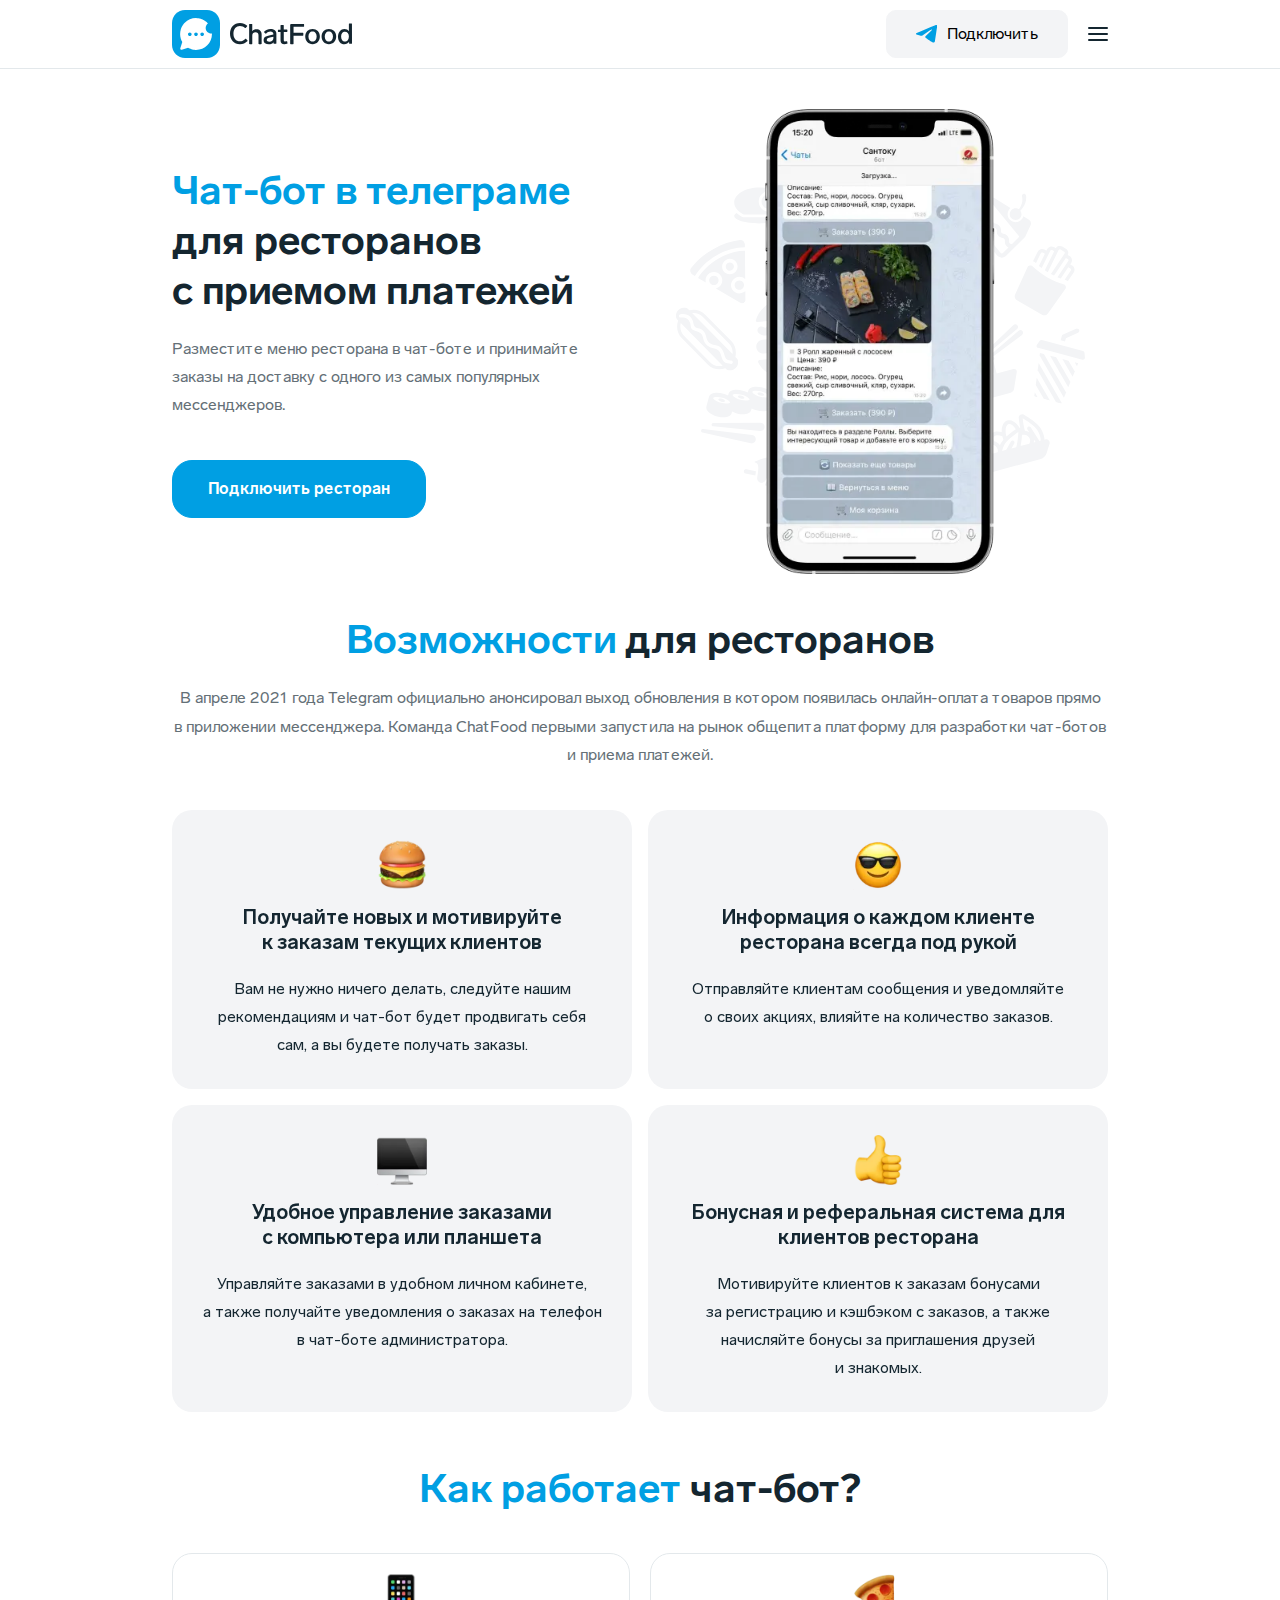
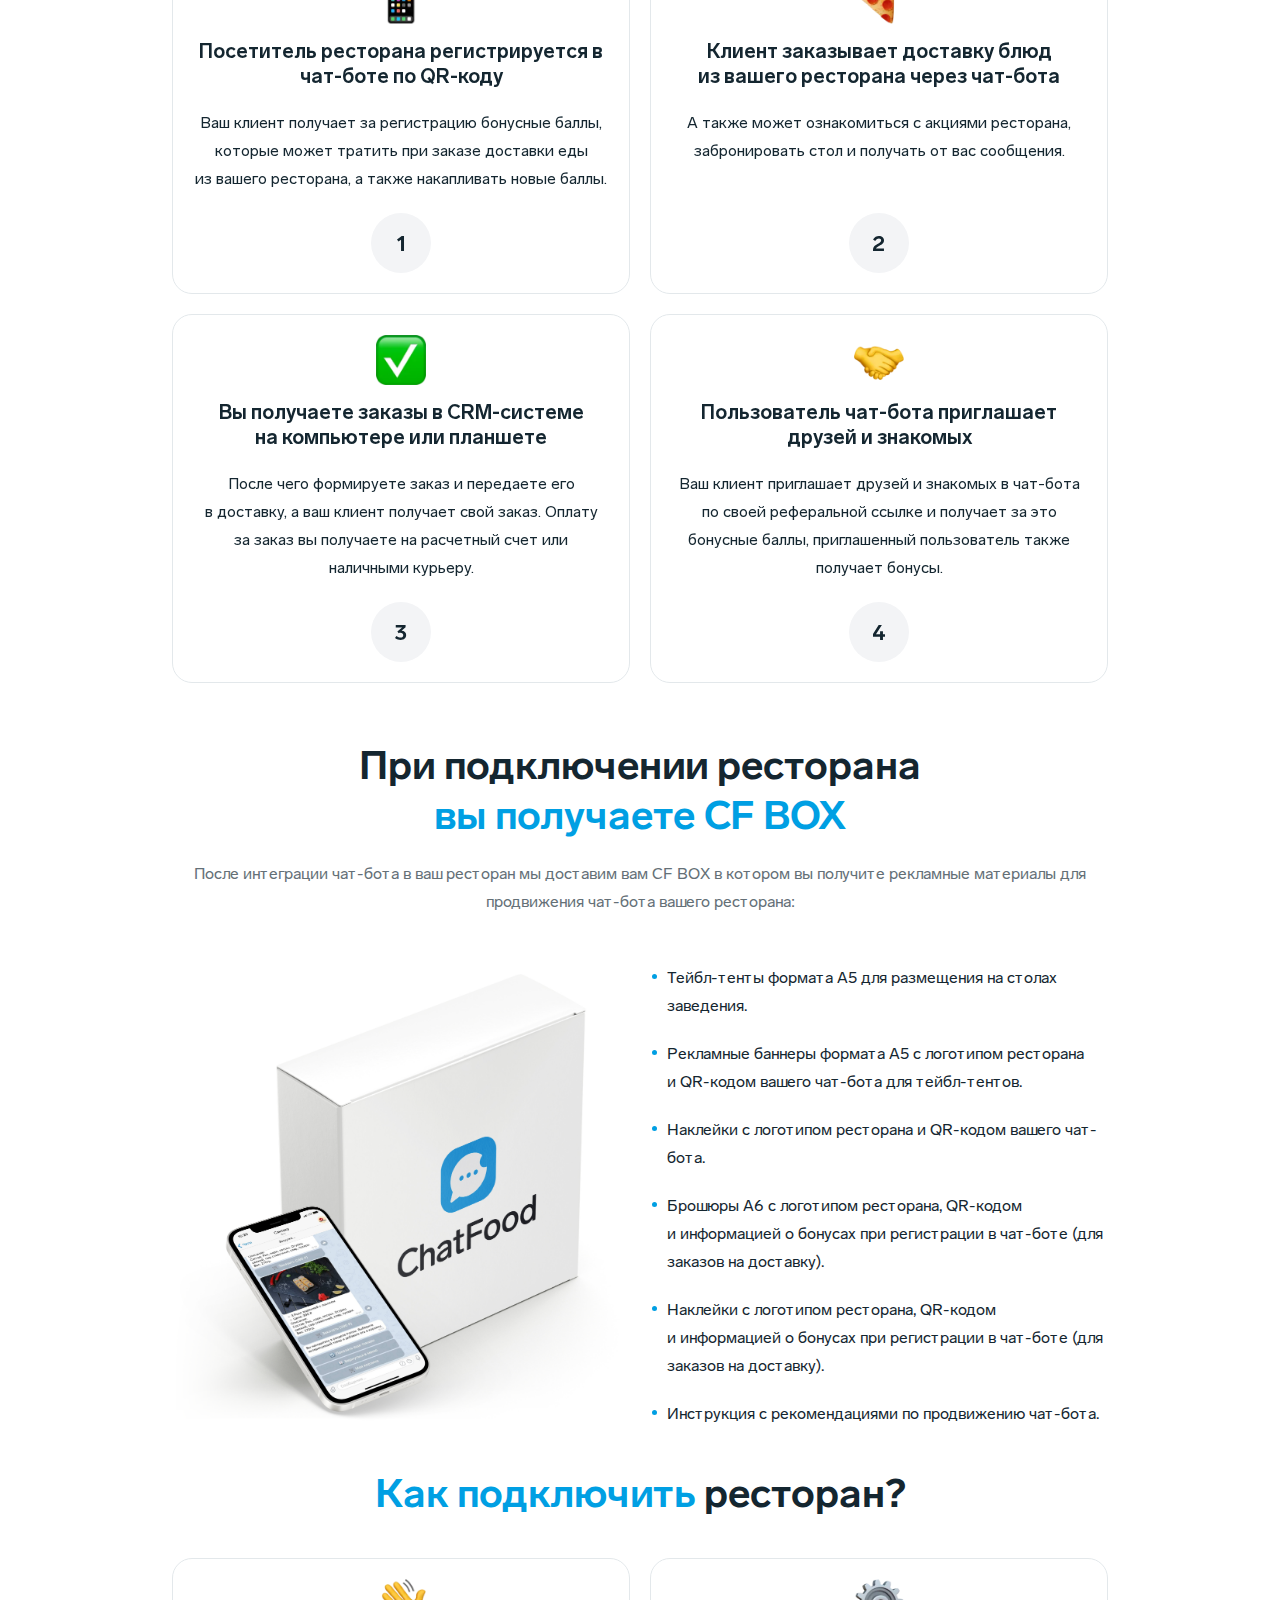
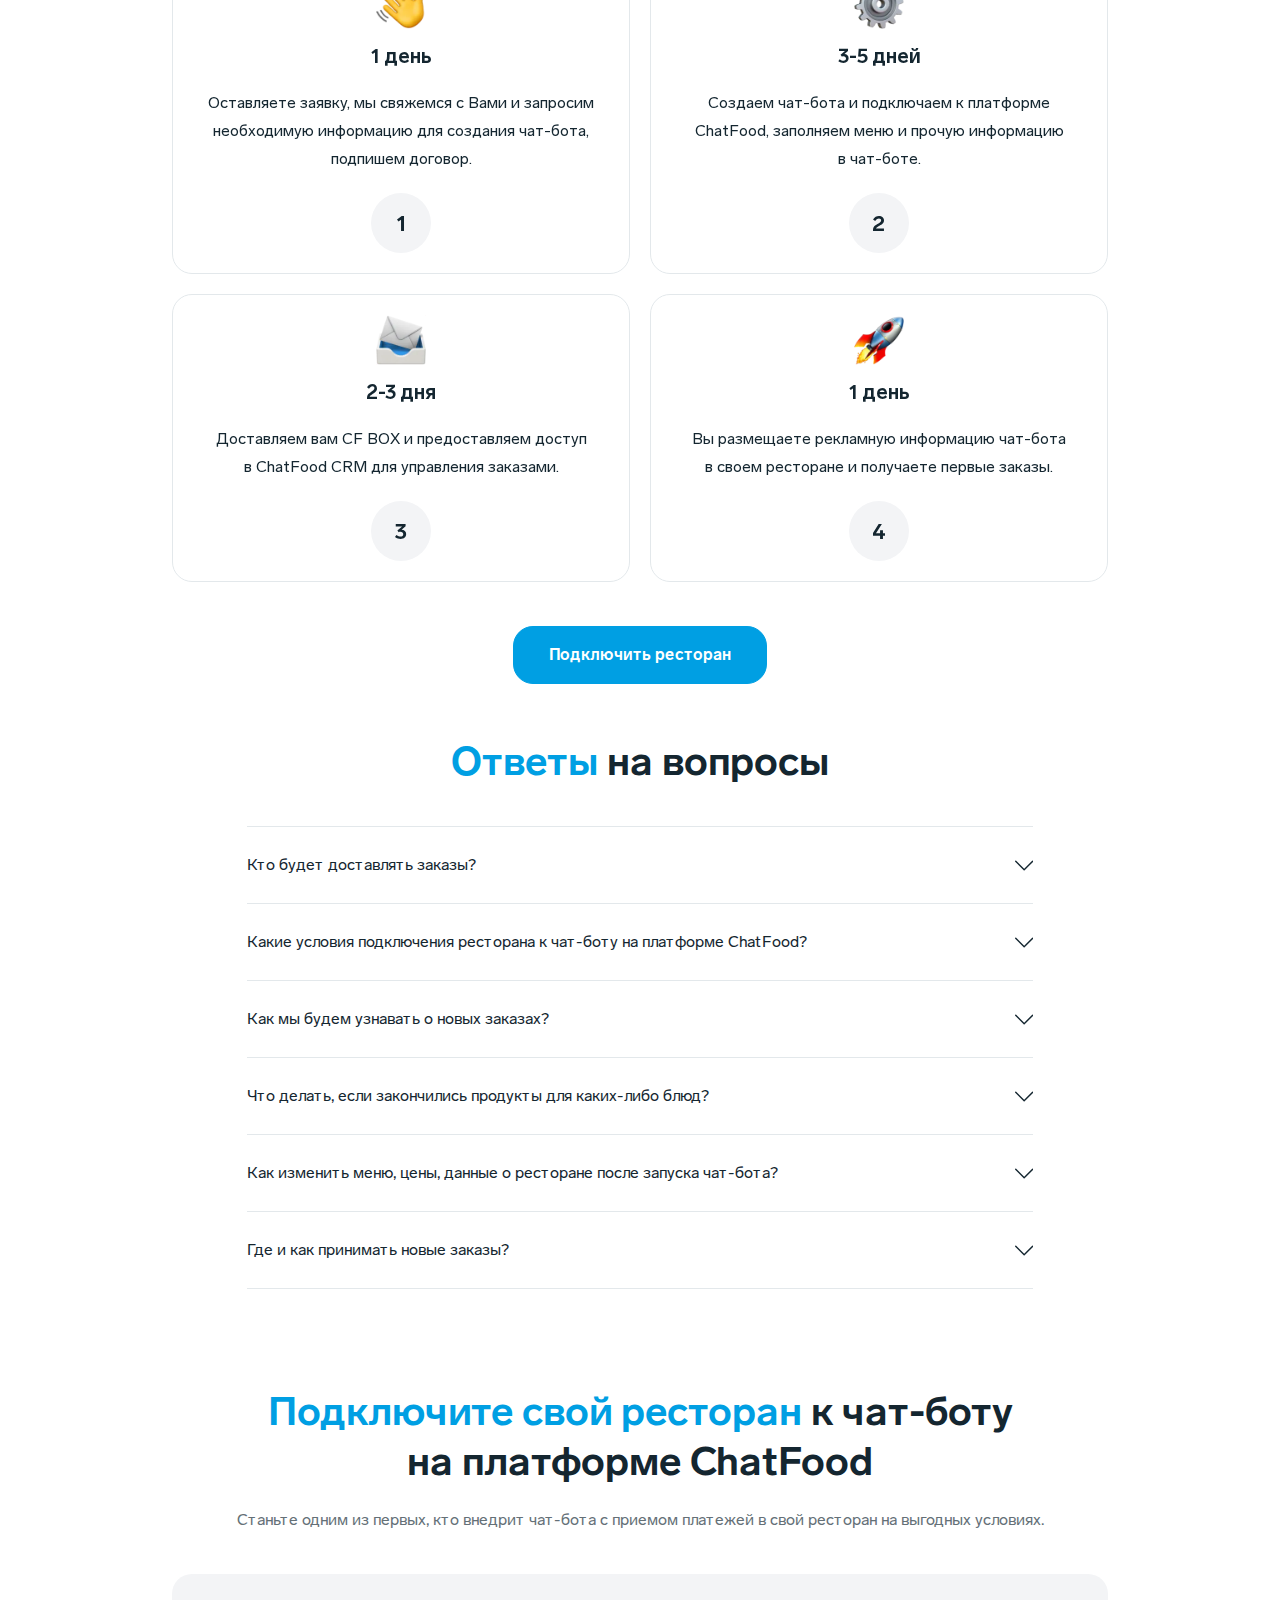
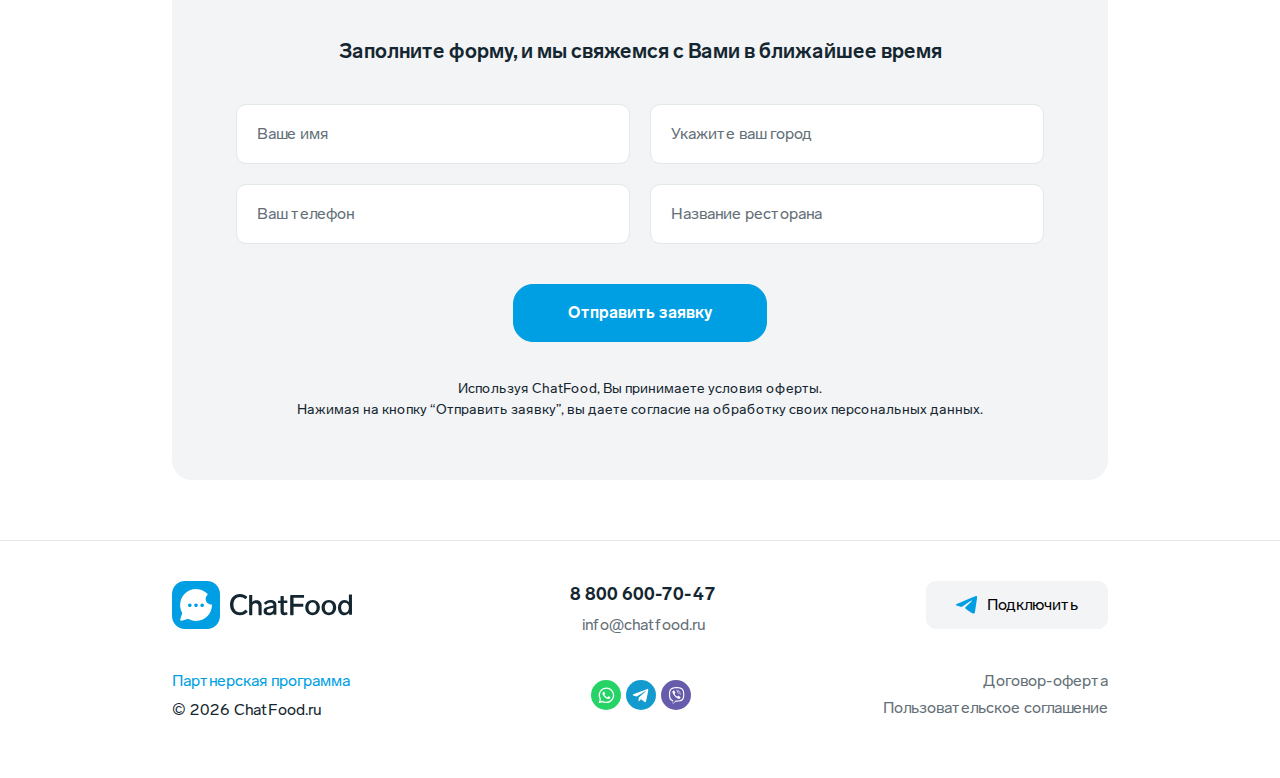
==== commit 81b38fe6: "box" ====
--- a/public/index.html
+++ b/public/index.html
@@ -231,7 +231,7 @@
 					</div>
 					<div class="row align-items-center">
 						<div class="col-lg-6"> 
-							<div class="sBox__imgWrap"> <img class="res-i" src="img/box.jpg" alt="" loading="lazy"/>
+							<div class="sBox__imgWrap"> <img class="res-i" src="img/box.png" alt="" loading="lazy"/>
 							</div>
 						</div>
 						<div class="col">
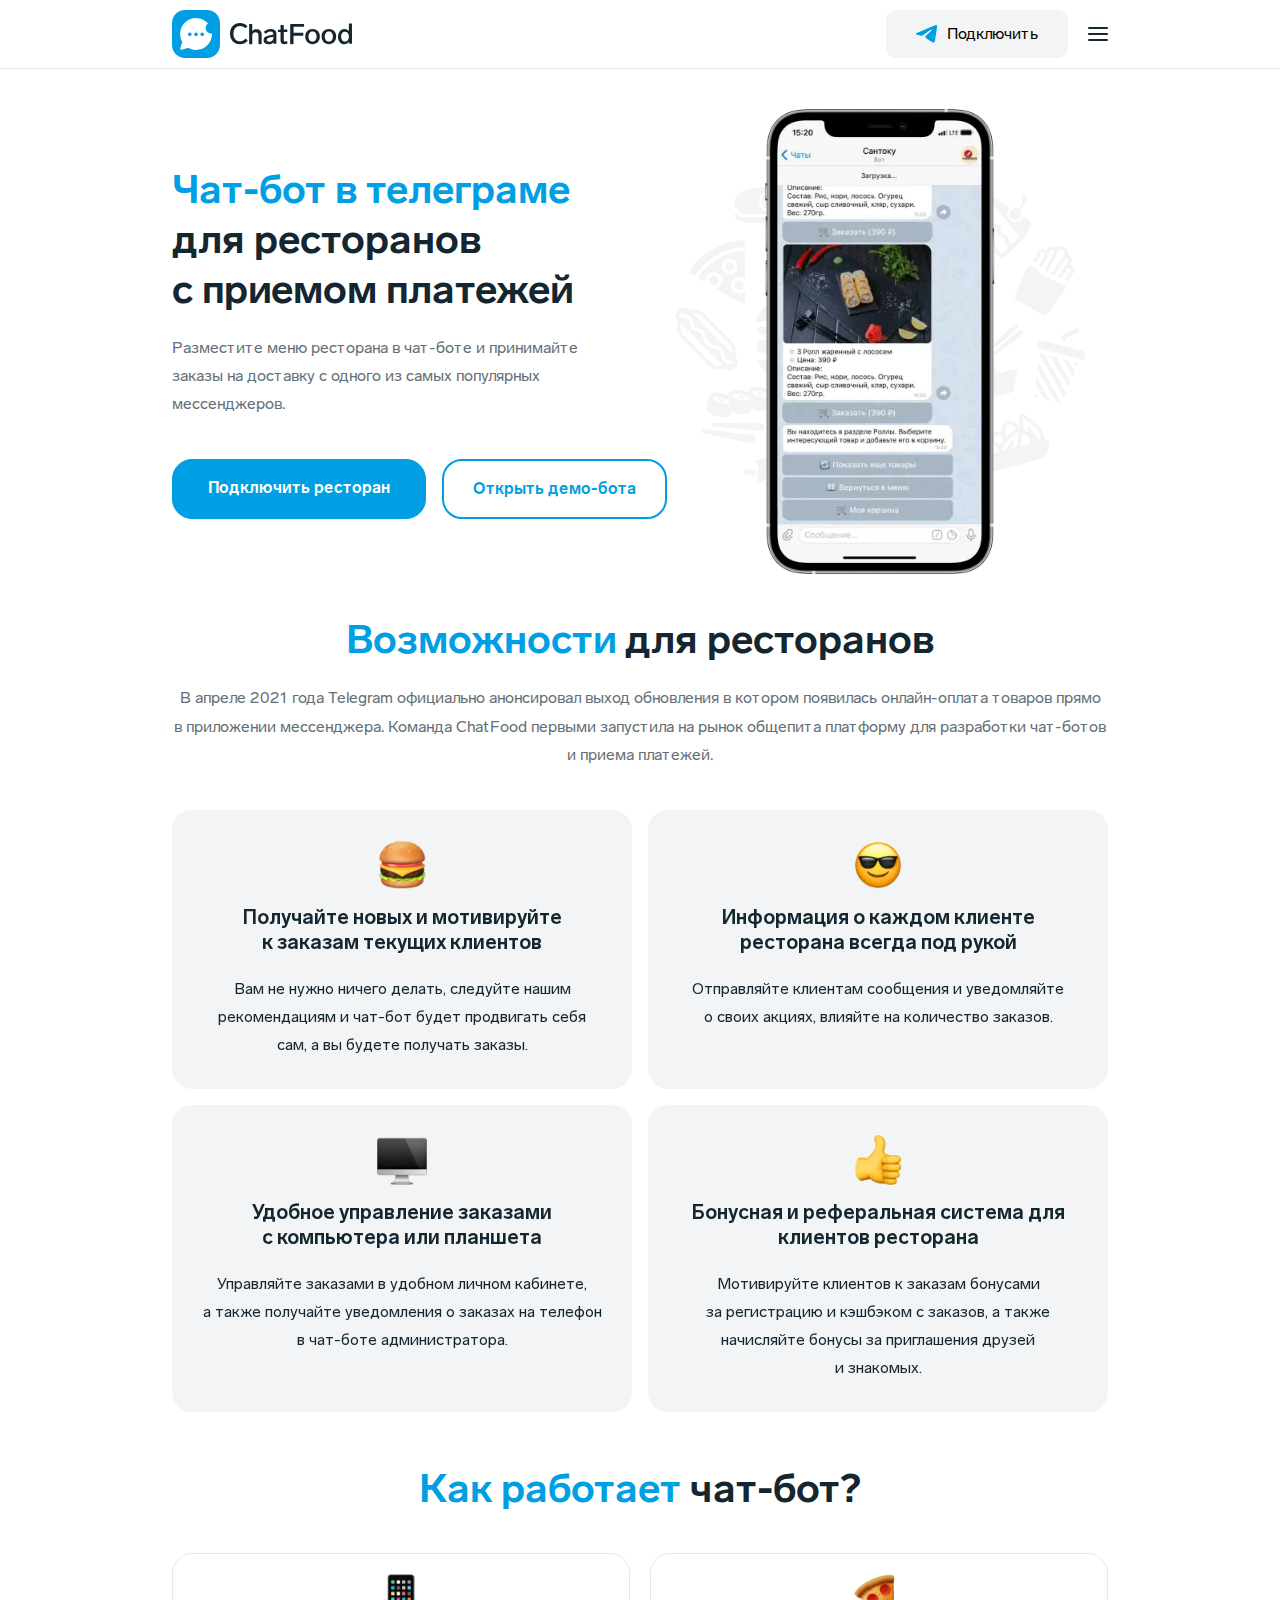
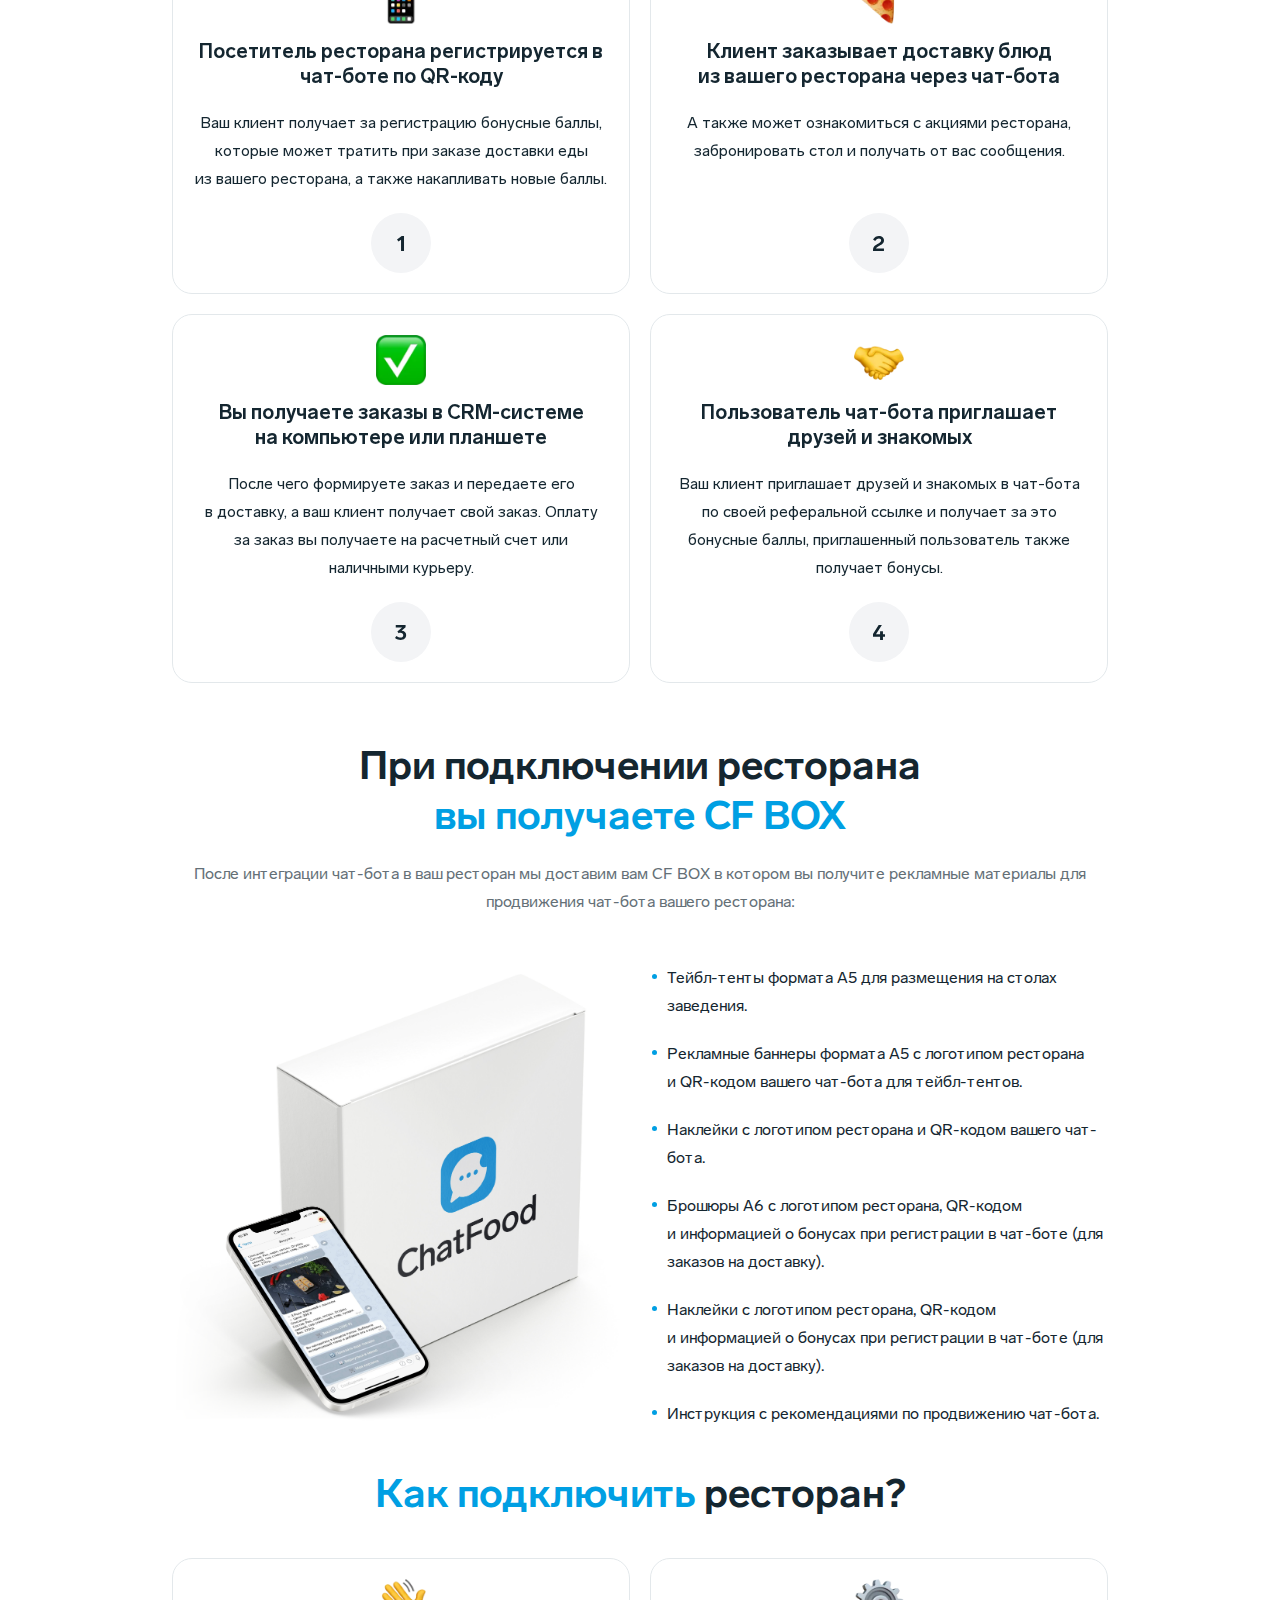
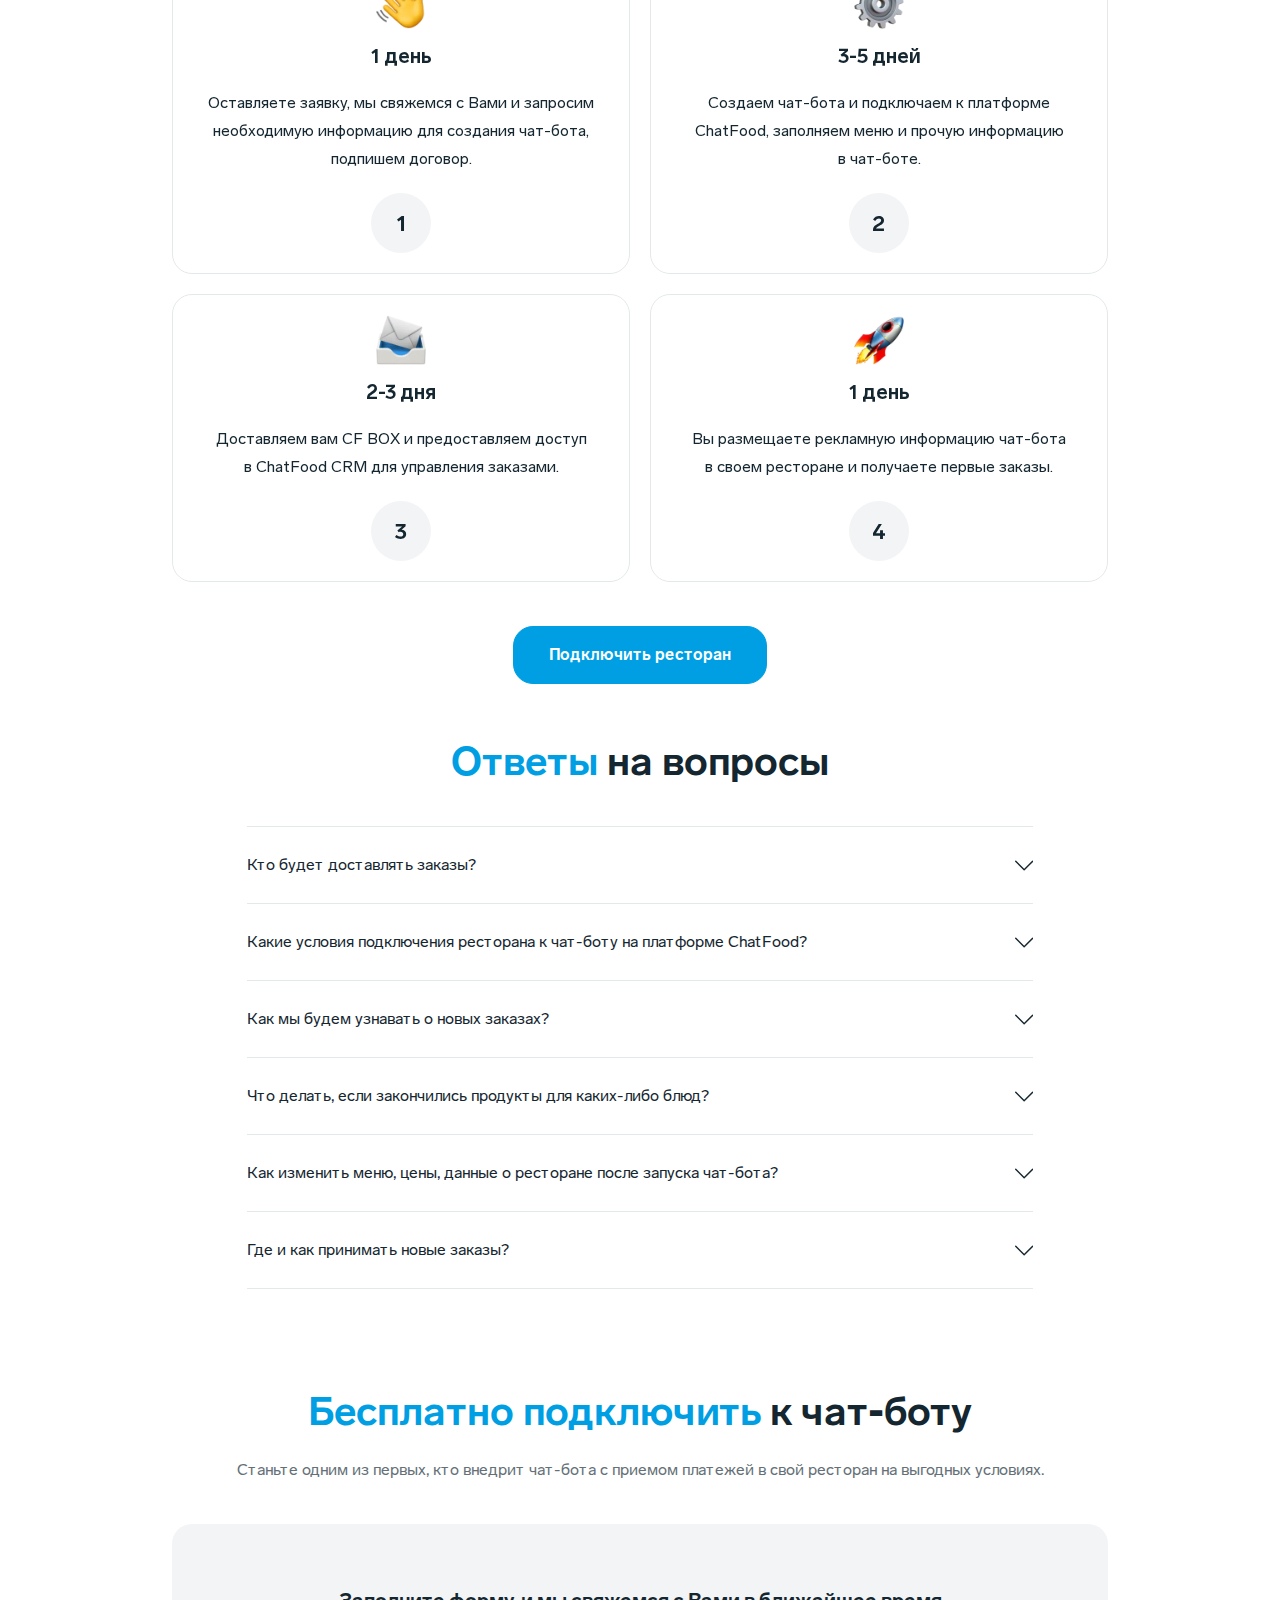
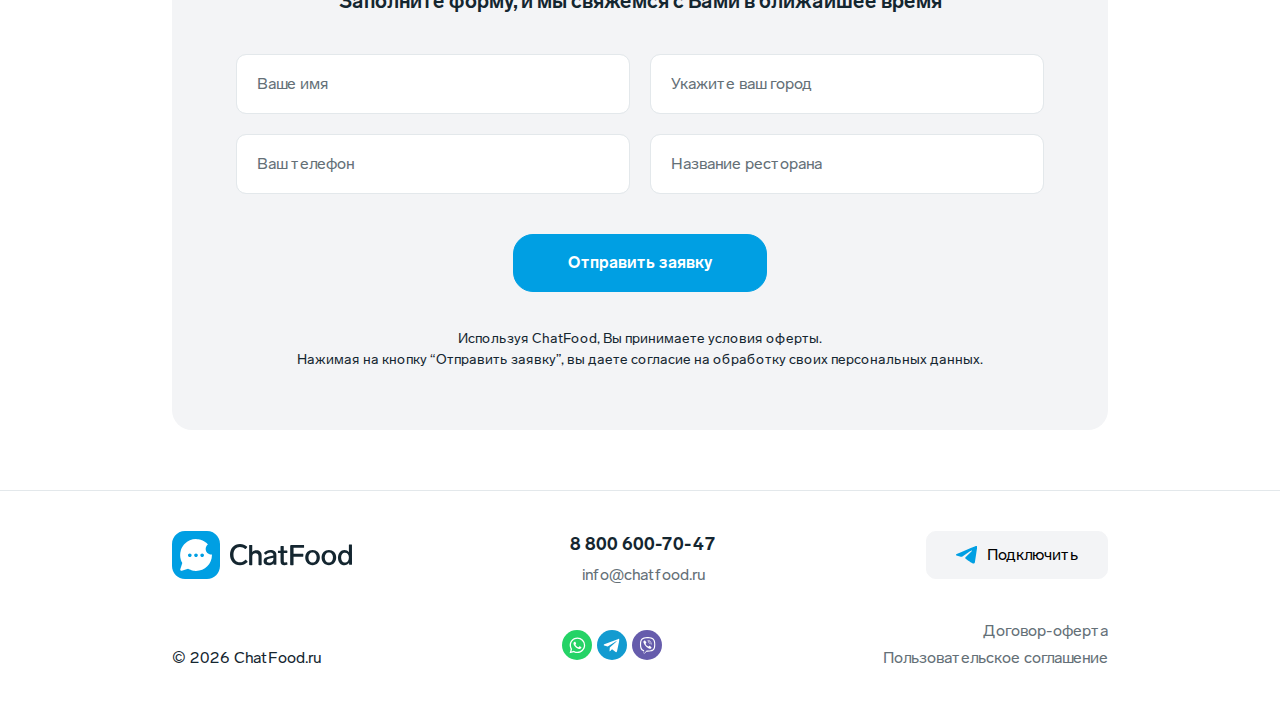
==== commit 6baf6e01: "edits" ====
--- a/public/index.html
+++ b/public/index.html
@@ -86,7 +86,9 @@
 							<div class="section-title">
 								<h1><span class="text-primary">Чат-бот в&nbsp;телеграме</span> для ресторанов с&nbsp;приемом платежей</h1>
 								<h5>Разместите меню ресторана в&nbsp;чат-боте и&nbsp;принимайте заказы на доставку с&nbsp;одного из&nbsp;самых популярных мессенджеров.</h5>
-							</div><a class="btn btn-primary scroll-link" href="#sForm">Подключить ресторан</a>
+							</div>
+							<div class="headerBlock__btnWrap"><a class="btn btn-primary scroll-link" href="#sForm">Подключить ресторан</a><a class="btn btn-outline-primary scroll-link" href="#sForm">Открыть демо-бота</a>
+							</div>
 						</div>
 						<div class="col-lg"> 
 							<div class="headerBlock__imgWrap">
@@ -388,7 +390,7 @@
 			<section class="sForm section" id="sForm">
 				<div class="container">
 					<div class="section-title text-center">
-						<h2><span class="text-primary">Подключите свой ресторан</span> к&nbsp;чат-боту на&nbsp;платформе ChatFood</h2>
+						<h2><span class="text-primary">Бесплатно подключить</span> к&nbsp;чат&#8209;боту</h2>
 						<h5>Станьте одним из&nbsp;первых, кто внедрит чат-бота с&nbsp;приемом платежей в&nbsp;свой ресторан на&nbsp;выгодных условиях.</h5>
 					</div>
 					<div class="form-wrap">
@@ -443,7 +445,7 @@
 								</svg><span>Подключить</span></a>
 							</div>
 						</div>
-						<div class="footer__lCol col-md-auto order-last"><a class="footer__partner" href="#" target="_blank">Партнерская программа</a>
+						<div class="footer__lCol col-md-auto order-last align-self-end">
 							<p>© <span class="year"></span> ChatFood.ru</p>
 						</div>
 						<div class="footer__col col-md-4 col-lg-6 col-xl-7 order-2 order-md-last">
--- a/public/css/main.min.css
+++ b/public/css/main.min.css
@@ -1 +1 @@
-@font-face{font-family:swiper-icons;src:url("data:application/font-woff;charset=utf-8;base64, [base64]//wADZ2x5ZgAAAywAAADMAAAD2MHtryVoZWFkAAABbAAAADAAAAA2E2+eoWhoZWEAAAGcAAAAHwAAACQC9gDzaG10eAAAAigAAAAZAAAArgJkABFsb2NhAAAC0AAAAFoAAABaFQAUGG1heHAAAAG8AAAAHwAAACAAcABAbmFtZQAAA/gAAAE5AAACXvFdBwlwb3N0AAAFNAAAAGIAAACE5s74hXjaY2BkYGAAYpf5Hu/j+W2+MnAzMYDAzaX6QjD6/4//Bxj5GA8AuRwMYGkAPywL13jaY2BkYGA88P8Agx4j+/8fQDYfA1AEBWgDAIB2BOoAeNpjYGRgYNBh4GdgYgABEMnIABJzYNADCQAACWgAsQB42mNgYfzCOIGBlYGB0YcxjYGBwR1Kf2WQZGhhYGBiYGVmgAFGBiQQkOaawtDAoMBQxXjg/wEGPcYDDA4wNUA2CCgwsAAAO4EL6gAAeNpj2M0gyAACqxgGNWBkZ2D4/wMA+xkDdgAAAHjaY2BgYGaAYBkGRgYQiAHyGMF8FgYHIM3DwMHABGQrMOgyWDLEM1T9/w8UBfEMgLzE////P/5//f/V/xv+r4eaAAeMbAxwIUYmIMHEgKYAYjUcsDAwsLKxc3BycfPw8jEQA/[base64]/uznmfPFBNODM2K7MTQ45YEAZqGP81AmGGcF3iPqOop0r1SPTaTbVkfUe4HXj97wYE+yNwWYxwWu4v1ugWHgo3S1XdZEVqWM7ET0cfnLGxWfkgR42o2PvWrDMBSFj/IHLaF0zKjRgdiVMwScNRAoWUoH78Y2icB/yIY09An6AH2Bdu/UB+yxopYshQiEvnvu0dURgDt8QeC8PDw7Fpji3fEA4z/PEJ6YOB5hKh4dj3EvXhxPqH/SKUY3rJ7srZ4FZnh1PMAtPhwP6fl2PMJMPDgeQ4rY8YT6Gzao0eAEA409DuggmTnFnOcSCiEiLMgxCiTI6Cq5DZUd3Qmp10vO0LaLTd2cjN4fOumlc7lUYbSQcZFkutRG7g6JKZKy0RmdLY680CDnEJ+UMkpFFe1RN7nxdVpXrC4aTtnaurOnYercZg2YVmLN/d/gczfEimrE/fs/bOuq29Zmn8tloORaXgZgGa78yO9/cnXm2BpaGvq25Dv9S4E9+5SIc9PqupJKhYFSSl47+Qcr1mYNAAAAeNptw0cKwkAAAMDZJA8Q7OUJvkLsPfZ6zFVERPy8qHh2YER+3i/BP83vIBLLySsoKimrqKqpa2hp6+jq6RsYGhmbmJqZSy0sraxtbO3sHRydnEMU4uR6yx7JJXveP7WrDycAAAAAAAH//wACeNpjYGRgYOABYhkgZgJCZgZNBkYGLQZtIJsFLMYAAAw3ALgAeNolizEKgDAQBCchRbC2sFER0YD6qVQiBCv/H9ezGI6Z5XBAw8CBK/m5iQQVauVbXLnOrMZv2oLdKFa8Pjuru2hJzGabmOSLzNMzvutpB3N42mNgZGBg4GKQYzBhYMxJLMlj4GBgAYow/P/PAJJhLM6sSoWKfWCAAwDAjgbRAAB42mNgYGBkAIIbCZo5IPrmUn0hGA0AO8EFTQAA") format("woff");font-weight:400;font-style:normal}:root{--swiper-theme-color:#007aff}.swiper-container{margin-left:auto;margin-right:auto;position:relative;overflow:hidden;list-style:none;padding:0;z-index:1}.swiper-container-vertical>.swiper-wrapper{flex-direction:column}.swiper-wrapper{position:relative;width:100%;height:100%;z-index:1;display:flex;transition-property:transform;box-sizing:content-box}.swiper-container-android .swiper-slide,.swiper-wrapper{transform:translateZ(0)}.swiper-container-multirow>.swiper-wrapper{flex-wrap:wrap}.swiper-container-multirow-column>.swiper-wrapper{flex-wrap:wrap;flex-direction:column}.swiper-container-free-mode>.swiper-wrapper{transition-timing-function:ease-out;margin:0 auto}.swiper-container-pointer-events{touch-action:pan-y}.swiper-container-pointer-events.swiper-container-vertical{touch-action:pan-x}.swiper-slide{flex-shrink:0;width:100%;height:100%;position:relative;transition-property:transform}.swiper-slide-invisible-blank{visibility:hidden}.swiper-container-autoheight,.swiper-container-autoheight .swiper-slide{height:auto}.swiper-container-autoheight .swiper-wrapper{align-items:flex-start;transition-property:transform,height}.swiper-container-3d{perspective:1200px}.swiper-container-3d .swiper-cube-shadow,.swiper-container-3d .swiper-slide,.swiper-container-3d .swiper-slide-shadow-bottom,.swiper-container-3d .swiper-slide-shadow-left,.swiper-container-3d .swiper-slide-shadow-right,.swiper-container-3d .swiper-slide-shadow-top,.swiper-container-3d .swiper-wrapper{transform-style:preserve-3d}.swiper-container-3d .swiper-slide-shadow-bottom,.swiper-container-3d .swiper-slide-shadow-left,.swiper-container-3d .swiper-slide-shadow-right,.swiper-container-3d .swiper-slide-shadow-top{position:absolute;left:0;top:0;width:100%;height:100%;pointer-events:none;z-index:10}.swiper-container-3d .swiper-slide-shadow-left{background-image:linear-gradient(270deg,rgba(0,0,0,.5),transparent)}.swiper-container-3d .swiper-slide-shadow-right{background-image:linear-gradient(90deg,rgba(0,0,0,.5),transparent)}.swiper-container-3d .swiper-slide-shadow-top{background-image:linear-gradient(0deg,rgba(0,0,0,.5),transparent)}.swiper-container-3d .swiper-slide-shadow-bottom{background-image:linear-gradient(180deg,rgba(0,0,0,.5),transparent)}.swiper-container-css-mode>.swiper-wrapper{overflow:auto;scrollbar-width:none;-ms-overflow-style:none}.swiper-container-css-mode>.swiper-wrapper::-webkit-scrollbar{display:none}.swiper-container-css-mode>.swiper-wrapper>.swiper-slide{scroll-snap-align:start start}.swiper-container-horizontal.swiper-container-css-mode>.swiper-wrapper{scroll-snap-type:x mandatory}.swiper-container-vertical.swiper-container-css-mode>.swiper-wrapper{scroll-snap-type:y mandatory}@font-face{font-family:Lab Grotesque;font-style:normal;font-weight:400;font-display:swap;src:url(../fonts/LabGrotesque-Regular.woff2) format("woff2")}@font-face{font-family:Lab Grotesque;font-style:normal;font-weight:700;font-display:swap;src:url(../fonts/LabGrotesque-Bold.woff2) format("woff2")}.icon{display:inline-block;width:1em;height:1em;fill:currentColor}.icon-basket{font-size:2.4rem;width:.91667em}.icon-check{font-size:2.7rem;width:1em}.icon-chevron-down{font-size:1.2rem;width:1.66667em}.icon-fb,.icon-instagram{font-size:2.4rem;width:1em}.icon-telegram{font-size:1.6rem;width:1em}.icon-tg{font-size:1.7rem;width:1.17647em}.icon-viber{font-size:1.9rem;width:1em}.icon-vk{font-size:2.4rem;width:1em}.icon-whatsapp{font-size:1.9rem;width:1em}:root{--bs-white:#fff;--bs-black:#000;--bs-primary:#009fe3;--bs-secondary:#f3f4f6;--bs-success:#198754;--bs-info:#0dcaf0;--bs-warning:#ffc107;--bs-danger:#dc3545;--bs-light:#f8f9fa;--bs-dark:#212529;--bs-font-sans-serif:"Lab Grotesque",system-ui,-apple-system,"Segoe UI",Roboto,"Helvetica Neue",Arial,"Noto Sans","Liberation Sans",sans-serif,"Apple Color Emoji","Segoe UI Emoji","Segoe UI Symbol","Noto Color Emoji";--bs-font-monospace:SFMono-Regular,Menlo,Monaco,Consolas,"Liberation Mono","Courier New",monospace;--bs-gradient:linear-gradient(180deg,hsla(0,0%,100%,0.15),hsla(0,0%,100%,0))}*,:after,:before{box-sizing:border-box}body{margin:0;font-family:var(--bs-font-sans-serif);font-size:1rem;font-weight:400;line-height:1.5;color:#142630;background-color:#fff;-webkit-text-size-adjust:100%;-webkit-tap-highlight-color:rgba(0,0,0,0)}hr{margin:1rem 0;color:inherit;background-color:currentColor;border:0;opacity:.25}hr:not([size]){height:1px}.h1,.h2,.h3,.h4,.h5,.h6,h1,h2,h3,h4,h5,h6{margin-top:0;margin-bottom:.5rem;font-weight:500;line-height:1.2}.h1,.h2,h1,h2{font-size:var(--h1-font-size)}.h3,h3{font-size:calc(1.3rem + .6vw)}.h4,h4{font-size:var(--h4-font-size)}.h5,h5{font-size:var(--h5-font-size)}.h6,h6{font-size:1rem}p{margin-top:0;margin-bottom:1rem}abbr[data-bs-original-title],abbr[title]{-webkit-text-decoration:underline dotted;text-decoration:underline dotted;cursor:help;-webkit-text-decoration-skip-ink:none;text-decoration-skip-ink:none}address{margin-bottom:1rem;font-style:normal;line-height:inherit}ol,ul{padding-left:2rem}dl,ol,ul{margin-top:0;margin-bottom:1rem}ol ol,ol ul,ul ol,ul ul{margin-bottom:0}dt{font-weight:700}dd{margin-bottom:.5rem;margin-left:0}blockquote{margin:0 0 1rem}b,strong{font-weight:bolder}.small,small{font-size:.875em}.mark,mark{padding:.2em;background-color:#fcf8e3}sub,sup{position:relative;font-size:.75em;line-height:0;vertical-align:baseline}sub{bottom:-.25em}sup{top:-.5em}a{color:#009fe3;text-decoration:underline}a:hover{color:#007fb6}a:not([href]):not([class]),a:not([href]):not([class]):hover{color:inherit;text-decoration:none}code,kbd,pre,samp{font-family:var(--bs-font-monospace);font-size:1em;direction:ltr;unicode-bidi:bidi-override}pre{display:block;margin-top:0;margin-bottom:1rem;overflow:auto;font-size:.875em}pre code{font-size:inherit;color:inherit;word-break:normal}code{font-size:.875em;color:#d63384;word-wrap:break-word}a>code{color:inherit}kbd{padding:.2rem .4rem;font-size:.875em;color:#fff;background-color:#212529;border-radius:.2rem}kbd kbd{padding:0;font-size:1em;font-weight:700}figure{margin:0 0 1rem}img,svg{vertical-align:middle}table{caption-side:bottom;border-collapse:collapse}caption{padding-top:.5rem;padding-bottom:.5rem;color:#6c757d;text-align:left}th{text-align:inherit;text-align:-webkit-match-parent}tbody,td,tfoot,th,thead,tr{border:0 solid;border-color:inherit}label{display:inline-block}button{border-radius:0}button:focus:not(:focus-visible){outline:0}button,input,optgroup,select,textarea{margin:0;font-family:inherit;font-size:inherit;line-height:inherit}button,select{text-transform:none}[role=button]{cursor:pointer}select{word-wrap:normal}select:disabled{opacity:1}[list]::-webkit-calendar-picker-indicator{display:none}[type=button],[type=reset],[type=submit],button{-webkit-appearance:button}[type=button]:not(:disabled),[type=reset]:not(:disabled),[type=submit]:not(:disabled),button:not(:disabled){cursor:pointer}::-moz-focus-inner{padding:0;border-style:none}textarea{resize:vertical}fieldset{min-width:0;padding:0;margin:0;border:0}legend{float:left;width:100%;padding:0;margin-bottom:.5rem;font-size:calc(1.275rem + .3vw);line-height:inherit}legend+*{clear:left}::-webkit-datetime-edit-day-field,::-webkit-datetime-edit-fields-wrapper,::-webkit-datetime-edit-hour-field,::-webkit-datetime-edit-minute,::-webkit-datetime-edit-month-field,::-webkit-datetime-edit-text,::-webkit-datetime-edit-year-field{padding:0}::-webkit-inner-spin-button{height:auto}[type=search]{outline-offset:-2px;-webkit-appearance:textfield}::-webkit-search-decoration{-webkit-appearance:none}::-webkit-color-swatch-wrapper{padding:0}::file-selector-button{font:inherit}::-webkit-file-upload-button{font:inherit;-webkit-appearance:button}output{display:inline-block}iframe{border:0}summary{display:list-item;cursor:pointer}progress{vertical-align:baseline}[hidden]{display:none!important}.lead{font-size:1.25rem;font-weight:300}.display-1{font-size:calc(1.625rem + 4.5vw)}.display-1,.display-2{font-weight:300;line-height:1.2}.display-2{font-size:calc(1.575rem + 3.9vw)}.display-3{font-size:calc(1.525rem + 3.3vw)}.display-3,.display-4{font-weight:300;line-height:1.2}.display-4{font-size:calc(1.475rem + 2.7vw)}.display-5{font-size:calc(1.425rem + 2.1vw)}.display-5,.display-6{font-weight:300;line-height:1.2}.display-6{font-size:calc(1.375rem + 1.5vw)}.list-inline,.list-unstyled{padding-left:0;list-style:none}.list-inline-item{display:inline-block}.list-inline-item:not(:last-child){margin-right:.5rem}.initialism{font-size:.875em;text-transform:uppercase}.blockquote{margin-bottom:1rem;font-size:1.25rem}.blockquote>:last-child{margin-bottom:0}.blockquote-footer{margin-top:-1rem;margin-bottom:1rem;font-size:.875em;color:#6c757d}.blockquote-footer:before{content:"\2014\00A0"}.container,.container-fluid,.container-lg,.container-md,.container-sm,.container-xl{width:100%;padding-right:var(--bs-gutter-x,.75rem);padding-left:var(--bs-gutter-x,.75rem);margin-right:auto;margin-left:auto}.row{--bs-gutter-x:1.5rem;--bs-gutter-y:0;display:flex;flex-wrap:wrap;margin-top:calc(var(--bs-gutter-y)*-1);margin-right:calc(var(--bs-gutter-x)*-0.5);margin-left:calc(var(--bs-gutter-x)*-0.5)}.row>*{flex-shrink:0;width:100%;max-width:100%;padding-right:calc(var(--bs-gutter-x)*0.5);padding-left:calc(var(--bs-gutter-x)*0.5);margin-top:var(--bs-gutter-y)}.col{flex:1 0 0%}.row-cols-auto>*{flex:0 0 auto;width:auto}.row-cols-1>*{flex:0 0 auto;width:100%}.row-cols-2>*{flex:0 0 auto;width:50%}.row-cols-3>*{flex:0 0 auto;width:33.33333%}.row-cols-4>*{flex:0 0 auto;width:25%}.row-cols-5>*{flex:0 0 auto;width:20%}.row-cols-6>*{flex:0 0 auto;width:16.66667%}.col-auto{flex:0 0 auto;width:auto}.col-1{flex:0 0 auto;width:8.33333%}.col-2{flex:0 0 auto;width:16.66667%}.col-3{flex:0 0 auto;width:25%}.col-4{flex:0 0 auto;width:33.33333%}.col-5{flex:0 0 auto;width:41.66667%}.col-6{flex:0 0 auto;width:50%}.col-7{flex:0 0 auto;width:58.33333%}.col-8{flex:0 0 auto;width:66.66667%}.col-9{flex:0 0 auto;width:75%}.col-10{flex:0 0 auto;width:83.33333%}.col-11{flex:0 0 auto;width:91.66667%}.col-12{flex:0 0 auto;width:100%}.offset-1{margin-left:8.33333%}.offset-2{margin-left:16.66667%}.offset-3{margin-left:25%}.offset-4{margin-left:33.33333%}.offset-5{margin-left:41.66667%}.offset-6{margin-left:50%}.offset-7{margin-left:58.33333%}.offset-8{margin-left:66.66667%}.offset-9{margin-left:75%}.offset-10{margin-left:83.33333%}.offset-11{margin-left:91.66667%}.g-0,.gx-0{--bs-gutter-x:0}.g-0,.gy-0{--bs-gutter-y:0}.g-1,.gx-1{--bs-gutter-x:0.25rem}.g-1,.gy-1{--bs-gutter-y:0.25rem}.g-2,.gx-2{--bs-gutter-x:0.5rem}.g-2,.gy-2{--bs-gutter-y:0.5rem}.g-3,.gx-3{--bs-gutter-x:1rem}.g-3,.gy-3{--bs-gutter-y:1rem}.g-4,.gx-4{--bs-gutter-x:1.5rem}.g-4,.gy-4{--bs-gutter-y:1.5rem}.g-5,.gx-5{--bs-gutter-x:3rem}.g-5,.gy-5{--bs-gutter-y:3rem}.form-label{margin-bottom:.5rem}.col-form-label{padding-top:calc(1.0625rem + 1px);padding-bottom:calc(1.0625rem + 1px);margin-bottom:0;font-size:inherit;line-height:1.5}.col-form-label-lg{padding-top:calc(.5rem + 1px);padding-bottom:calc(.5rem + 1px);font-size:1.25rem}.col-form-label-sm{padding-top:calc(.25rem + 1px);padding-bottom:calc(.25rem + 1px);font-size:.875rem}.form-text{margin-top:.25rem;font-size:.875em;color:#6c757d}.form-control{display:block;width:100%;padding:1.0625rem 1.25rem;font-size:1rem;font-weight:400;line-height:1.5;color:#142630;background-color:#fff;background-clip:padding-box;border:1px solid #e3e8eb;-webkit-appearance:none;-moz-appearance:none;appearance:none;border-radius:.625rem;transition:border-color .15s ease-in-out,box-shadow .15s ease-in-out}.form-control[type=file]{overflow:hidden}.form-control[type=file]:not(:disabled):not([readonly]){cursor:pointer}.form-control:focus{color:#142630;background-color:#fff;border-color:#80cff1;outline:0;box-shadow:0 0 0 .25rem rgba(0,159,227,.25)}.form-control::-webkit-date-and-time-value{height:1.5em}.form-control::-moz-placeholder{color:#647077;opacity:1}.form-control::placeholder{color:#647077;opacity:1}.form-control:disabled,.form-control[readonly]{background-color:#e9ecef;opacity:1}.form-control::file-selector-button{padding:1.0625rem 1.25rem;margin:-1.0625rem -1.25rem;-webkit-margin-end:1.25rem;margin-inline-end:1.25rem;color:#142630;background-color:#e9ecef;pointer-events:none;border:0 solid;border-color:inherit;border-inline-end-width:1px;border-radius:0;transition:color .15s ease-in-out,background-color .15s ease-in-out,border-color .15s ease-in-out,box-shadow .15s ease-in-out}.form-control:hover:not(:disabled):not([readonly])::file-selector-button{background-color:#dde0e3}.form-control::-webkit-file-upload-button{padding:1.0625rem 1.25rem;margin:-1.0625rem -1.25rem;-webkit-margin-end:1.25rem;margin-inline-end:1.25rem;color:#142630;background-color:#e9ecef;pointer-events:none;border:0 solid;border-color:inherit;border-inline-end-width:1px;border-radius:0;-webkit-transition:color .15s ease-in-out,background-color .15s ease-in-out,border-color .15s ease-in-out,box-shadow .15s ease-in-out;transition:color .15s ease-in-out,background-color .15s ease-in-out,border-color .15s ease-in-out,box-shadow .15s ease-in-out}.form-control:hover:not(:disabled):not([readonly])::-webkit-file-upload-button{background-color:#dde0e3}.form-control-plaintext{display:block;width:100%;padding:1.0625rem 0;margin-bottom:0;line-height:1.5;color:#142630;background-color:transparent;border:solid transparent;border-width:1px 0}.form-control-plaintext.form-control-lg,.form-control-plaintext.form-control-sm{padding-right:0;padding-left:0}.form-control-sm{min-height:calc(1.5em + .5rem + 2px);padding:.25rem .5rem;font-size:.875rem;border-radius:.2rem}.form-control-sm::file-selector-button{padding:.25rem .5rem;margin:-.25rem -.5rem;-webkit-margin-end:.5rem;margin-inline-end:.5rem}.form-control-sm::-webkit-file-upload-button{padding:.25rem .5rem;margin:-.25rem -.5rem;-webkit-margin-end:.5rem;margin-inline-end:.5rem}.form-control-lg{min-height:calc(1.5em + 1rem + 2px);padding:.5rem 1rem;font-size:1.25rem;border-radius:1.25rem}.form-control-lg::file-selector-button{padding:.5rem 1rem;margin:-.5rem -1rem;-webkit-margin-end:1rem;margin-inline-end:1rem}.form-control-lg::-webkit-file-upload-button{padding:.5rem 1rem;margin:-.5rem -1rem;-webkit-margin-end:1rem;margin-inline-end:1rem}textarea.form-control{min-height:calc(1.5em + 2.125rem + 2px)}textarea.form-control-sm{min-height:calc(1.5em + .5rem + 2px)}textarea.form-control-lg{min-height:calc(1.5em + 1rem + 2px)}.form-control-color{max-width:3rem;height:auto;padding:1.0625rem}.form-control-color:not(:disabled):not([readonly]){cursor:pointer}.form-control-color::-moz-color-swatch{height:1.5em;border-radius:.625rem}.form-control-color::-webkit-color-swatch{height:1.5em;border-radius:.625rem}.form-select,.select2-container--default .select2-selection--single{display:block;width:100%;padding:1.0625rem 3.75rem 1.0625rem 1.25rem;-moz-padding-start:calc(1.25rem - 3px);font-size:1rem;font-weight:400;line-height:1.5;color:#142630;background-color:#fff;background-image:url("data:image/svg+xml;charset=utf-8,%3Csvg xmlns='http://www.w3.org/2000/svg' viewBox='0 0 16 16'%3E%3Cpath fill='none' stroke='%23343a40' stroke-linecap='round' stroke-linejoin='round' stroke-width='2' d='M2 5l6 6 6-6'/%3E%3C/svg%3E");background-repeat:no-repeat;background-position:right 1.25rem center;background-size:16px 12px;border:1px solid #e3e8eb;border-radius:.625rem;transition:border-color .15s ease-in-out,box-shadow .15s ease-in-out;-webkit-appearance:none;-moz-appearance:none;appearance:none}.form-select:focus,.select2-container--default .select2-selection--single:focus{border-color:#80cff1;outline:0;box-shadow:0 0 0 .25rem rgba(0,159,227,.25)}.form-select[multiple],.form-select[size]:not([size="1"]),.select2-container--default .select2-selection--single[multiple],.select2-container--default .select2-selection--single[size]:not([size="1"]){padding-right:1.25rem;background-image:none}.form-select:disabled,.select2-container--default .select2-selection--single:disabled{background-color:#e9ecef}.form-select:-moz-focusring,.select2-container--default .select2-selection--single:-moz-focusring{color:transparent;text-shadow:0 0 0 #142630}.form-select-sm{padding-top:.25rem;padding-bottom:.25rem;padding-left:.5rem;font-size:.875rem}.form-select-lg{padding-top:.5rem;padding-bottom:.5rem;padding-left:1rem;font-size:1.25rem}.form-check{display:block;min-height:1.5rem;padding-left:1.5em;margin-bottom:.125rem}.form-check .form-check-input{float:left;margin-left:-1.5em}.form-check-input{width:1em;height:1em;margin-top:.25em;vertical-align:top;background-color:#fff;background-repeat:no-repeat;background-position:50%;background-size:contain;border:1px solid rgba(0,0,0,.25);-webkit-appearance:none;-moz-appearance:none;appearance:none;-webkit-print-color-adjust:exact;color-adjust:exact}.form-check-input[type=checkbox]{border-radius:.25em}.form-check-input[type=radio]{border-radius:50%}.form-check-input:active{filter:brightness(90%)}.form-check-input:focus{border-color:#80cff1;outline:0;box-shadow:0 0 0 .25rem rgba(0,159,227,.25)}.form-check-input:checked{background-color:#009fe3;border-color:#009fe3}.form-check-input:checked[type=checkbox]{background-image:url("data:image/svg+xml;charset=utf-8,%3Csvg xmlns='http://www.w3.org/2000/svg' viewBox='0 0 20 20'%3E%3Cpath fill='none' stroke='%23fff' stroke-linecap='round' stroke-linejoin='round' stroke-width='3' d='M6 10l3 3 6-6'/%3E%3C/svg%3E")}.form-check-input:checked[type=radio]{background-image:url("data:image/svg+xml;charset=utf-8,%3Csvg xmlns='http://www.w3.org/2000/svg' viewBox='-4 -4 8 8'%3E%3Ccircle r='2' fill='%23fff'/%3E%3C/svg%3E")}.form-check-input[type=checkbox]:indeterminate{background-color:#009fe3;border-color:#009fe3;background-image:url("data:image/svg+xml;charset=utf-8,%3Csvg xmlns='http://www.w3.org/2000/svg' viewBox='0 0 20 20'%3E%3Cpath fill='none' stroke='%23fff' stroke-linecap='round' stroke-linejoin='round' stroke-width='3' d='M6 10h8'/%3E%3C/svg%3E")}.form-check-input:disabled{pointer-events:none;filter:none;opacity:.5}.form-check-input:disabled~.form-check-label,.form-check-input[disabled]~.form-check-label{opacity:.5}.form-switch{padding-left:2.5em}.form-switch .form-check-input{width:2em;margin-left:-2.5em;background-image:url("data:image/svg+xml;charset=utf-8,%3Csvg xmlns='http://www.w3.org/2000/svg' viewBox='-4 -4 8 8'%3E%3Ccircle r='3' fill='rgba(0, 0, 0, 0.25)'/%3E%3C/svg%3E");background-position:0;border-radius:2em;transition:background-position .15s ease-in-out}.form-switch .form-check-input:focus{background-image:url("data:image/svg+xml;charset=utf-8,%3Csvg xmlns='http://www.w3.org/2000/svg' viewBox='-4 -4 8 8'%3E%3Ccircle r='3' fill='%2380cff1'/%3E%3C/svg%3E")}.form-switch .form-check-input:checked{background-position:100%;background-image:url("data:image/svg+xml;charset=utf-8,%3Csvg xmlns='http://www.w3.org/2000/svg' viewBox='-4 -4 8 8'%3E%3Ccircle r='3' fill='%23fff'/%3E%3C/svg%3E")}.form-check-inline{display:inline-block;margin-right:1rem}.btn-check{position:absolute;clip:rect(0,0,0,0);pointer-events:none}.btn-check:disabled+.btn,.btn-check[disabled]+.btn{pointer-events:none;filter:none;opacity:.65}.form-range{width:100%;height:1.5rem;padding:0;background-color:transparent;-webkit-appearance:none;-moz-appearance:none;appearance:none}.form-range:focus{outline:0}.form-range:focus::-webkit-slider-thumb{box-shadow:0 0 0 1px #fff,0 0 0 .25rem rgba(0,159,227,.25)}.form-range:focus::-moz-range-thumb{box-shadow:0 0 0 1px #fff,0 0 0 .25rem rgba(0,159,227,.25)}.form-range::-moz-focus-outer{border:0}.form-range::-webkit-slider-thumb{width:1rem;height:1rem;margin-top:-.25rem;background-color:#009fe3;border:0;border-radius:1rem;-webkit-transition:background-color .15s ease-in-out,border-color .15s ease-in-out,box-shadow .15s ease-in-out;transition:background-color .15s ease-in-out,border-color .15s ease-in-out,box-shadow .15s ease-in-out;-webkit-appearance:none;appearance:none}.form-range::-webkit-slider-thumb:active{background-color:#b3e2f7}.form-range::-webkit-slider-runnable-track{width:100%;height:.5rem;color:transparent;cursor:pointer;background-color:#dee2e6;border-color:transparent;border-radius:1rem}.form-range::-moz-range-thumb{width:1rem;height:1rem;background-color:#009fe3;border:0;border-radius:1rem;-moz-transition:background-color .15s ease-in-out,border-color .15s ease-in-out,box-shadow .15s ease-in-out;transition:background-color .15s ease-in-out,border-color .15s ease-in-out,box-shadow .15s ease-in-out;-moz-appearance:none;appearance:none}.form-range::-moz-range-thumb:active{background-color:#b3e2f7}.form-range::-moz-range-track{width:100%;height:.5rem;color:transparent;cursor:pointer;background-color:#dee2e6;border-color:transparent;border-radius:1rem}.form-range:disabled{pointer-events:none}.form-range:disabled::-webkit-slider-thumb{background-color:#adb5bd}.form-range:disabled::-moz-range-thumb{background-color:#adb5bd}.form-floating{position:relative}.form-floating>.form-control,.form-floating>.form-select,.select2-container--default .form-floating>.select2-selection--single{height:calc(3.5rem + 2px);line-height:1.25}.form-floating>label{position:absolute;top:0;left:0;height:100%;padding:1rem 1.25rem;pointer-events:none;border:1px solid transparent;transform-origin:0 0;transition:opacity .1s ease-in-out,transform .1s ease-in-out}.form-floating>.form-control{padding:1rem 1.25rem}.form-floating>.form-control::-moz-placeholder{color:transparent}.form-floating>.form-control::placeholder{color:transparent}.form-floating>.form-control:not(:-moz-placeholder-shown){padding-top:1.625rem;padding-bottom:.625rem}.form-floating>.form-control:focus,.form-floating>.form-control:not(:placeholder-shown){padding-top:1.625rem;padding-bottom:.625rem}.form-floating>.form-control:-webkit-autofill{padding-top:1.625rem;padding-bottom:.625rem}.form-floating>.form-select,.select2-container--default .form-floating>.select2-selection--single{padding-top:1.625rem;padding-bottom:.625rem}.form-floating>.form-control:not(:-moz-placeholder-shown)~label{opacity:.65;transform:scale(.85) translateY(-.5rem) translateX(.15rem)}.form-floating>.form-control:focus~label,.form-floating>.form-control:not(:placeholder-shown)~label,.form-floating>.form-select~label,.select2-container--default .form-floating>.select2-selection--single~label{opacity:.65;transform:scale(.85) translateY(-.5rem) translateX(.15rem)}.form-floating>.form-control:-webkit-autofill~label{opacity:.65;transform:scale(.85) translateY(-.5rem) translateX(.15rem)}.input-group{position:relative;display:flex;flex-wrap:wrap;align-items:stretch;width:100%}.input-group>.form-control,.input-group>.form-select,.select2-container--default .input-group>.select2-selection--single{position:relative;flex:1 1 auto;width:1%;min-width:0}.input-group>.form-control:focus,.input-group>.form-select:focus,.select2-container--default .input-group>.select2-selection--single:focus{z-index:3}.input-group .btn{position:relative;z-index:2}.input-group .btn:focus{z-index:3}.input-group-text{display:flex;align-items:center;padding:1.0625rem 1.25rem;font-size:1rem;font-weight:400;line-height:1.5;color:#142630;text-align:center;white-space:nowrap;background-color:#e9ecef;border:1px solid #e3e8eb;border-radius:.625rem}.input-group-lg>.btn,.input-group-lg>.form-control,.input-group-lg>.form-select,.input-group-lg>.input-group-text,.select2-container--default .input-group-lg>.select2-selection--single{padding:.5rem 1rem;font-size:1.25rem;border-radius:1.25rem}.input-group-sm>.btn,.input-group-sm>.form-control,.input-group-sm>.form-select,.input-group-sm>.input-group-text,.select2-container--default .input-group-sm>.select2-selection--single{padding:.25rem .5rem;font-size:.875rem;border-radius:.2rem}.input-group-lg>.form-select,.input-group-sm>.form-select,.select2-container--default .input-group-lg>.select2-selection--single,.select2-container--default .input-group-sm>.select2-selection--single{padding-right:5rem}.input-group.has-validation>.dropdown-toggle:nth-last-child(n+4),.input-group.has-validation>:nth-last-child(n+3):not(.dropdown-toggle):not(.dropdown-menu),.input-group:not(.has-validation)>.dropdown-toggle:nth-last-child(n+3),.input-group:not(.has-validation)>:not(:last-child):not(.dropdown-toggle):not(.dropdown-menu){border-top-right-radius:0;border-bottom-right-radius:0}.input-group>:not(:first-child):not(.dropdown-menu):not(.valid-tooltip):not(.valid-feedback):not(.invalid-tooltip):not(.invalid-feedback){margin-left:-1px;border-top-left-radius:0;border-bottom-left-radius:0}.valid-feedback{display:none;width:100%;margin-top:.25rem;font-size:.875em;color:#198754}.valid-tooltip{position:absolute;top:100%;z-index:5;display:none;max-width:100%;padding:.25rem .5rem;margin-top:.1rem;font-size:.875rem;color:#fff;background-color:rgba(25,135,84,.9);border-radius:.625rem}.is-valid~.valid-feedback,.is-valid~.valid-tooltip,.was-validated :valid~.valid-feedback,.was-validated :valid~.valid-tooltip{display:block}.form-control.is-valid,.was-validated .form-control:valid{border-color:#198754;padding-right:calc(1.5em + 2.125rem);background-image:url("data:image/svg+xml;charset=utf-8,%3Csvg xmlns='http://www.w3.org/2000/svg' viewBox='0 0 8 8'%3E%3Cpath fill='%23198754' d='M2.3 6.73L.6 4.53c-.4-1.04.46-1.4 1.1-.8l1.1 1.4 3.4-3.8c.6-.63 1.6-.27 1.2.7l-4 4.6c-.43.5-.8.4-1.1.1z'/%3E%3C/svg%3E");background-repeat:no-repeat;background-position:right calc(.375em + .53125rem) center;background-size:calc(.75em + 1.0625rem) calc(.75em + 1.0625rem)}.form-control.is-valid:focus,.was-validated .form-control:valid:focus{border-color:#198754;box-shadow:0 0 0 .25rem rgba(25,135,84,.25)}.was-validated textarea.form-control:valid,textarea.form-control.is-valid{padding-right:calc(1.5em + 2.125rem);background-position:top calc(.375em + .53125rem) right calc(.375em + .53125rem)}.form-select.is-valid,.select2-container--default .is-valid.select2-selection--single,.select2-container--default .was-validated .select2-selection--single:valid,.was-validated .form-select:valid,.was-validated .select2-container--default .select2-selection--single:valid{border-color:#198754}.form-select.is-valid:not([multiple]):not([size]),.form-select.is-valid:not([multiple])[size="1"],.select2-container--default .is-valid.select2-selection--single:not([multiple]):not([size]),.select2-container--default .is-valid.select2-selection--single:not([multiple])[size="1"],.select2-container--default .was-validated .select2-selection--single:valid:not([multiple]):not([size]),.select2-container--default .was-validated .select2-selection--single:valid:not([multiple])[size="1"],.was-validated .form-select:valid:not([multiple]):not([size]),.was-validated .form-select:valid:not([multiple])[size="1"],.was-validated .select2-container--default .select2-selection--single:valid:not([multiple]):not([size]),.was-validated .select2-container--default .select2-selection--single:valid:not([multiple])[size="1"]{padding-right:6.875rem;background-image:url("data:image/svg+xml;charset=utf-8,%3Csvg xmlns='http://www.w3.org/2000/svg' viewBox='0 0 16 16'%3E%3Cpath fill='none' stroke='%23343a40' stroke-linecap='round' stroke-linejoin='round' stroke-width='2' d='M2 5l6 6 6-6'/%3E%3C/svg%3E"),url("data:image/svg+xml;charset=utf-8,%3Csvg xmlns='http://www.w3.org/2000/svg' viewBox='0 0 8 8'%3E%3Cpath fill='%23198754' d='M2.3 6.73L.6 4.53c-.4-1.04.46-1.4 1.1-.8l1.1 1.4 3.4-3.8c.6-.63 1.6-.27 1.2.7l-4 4.6c-.43.5-.8.4-1.1.1z'/%3E%3C/svg%3E");background-position:right 1.25rem center,center right 3.75rem;background-size:16px 12px,calc(.75em + 1.0625rem) calc(.75em + 1.0625rem)}.form-select.is-valid:focus,.select2-container--default .is-valid.select2-selection--single:focus,.select2-container--default .was-validated .select2-selection--single:valid:focus,.was-validated .form-select:valid:focus,.was-validated .select2-container--default .select2-selection--single:valid:focus{border-color:#198754;box-shadow:0 0 0 .25rem rgba(25,135,84,.25)}.form-check-input.is-valid,.was-validated .form-check-input:valid{border-color:#198754}.form-check-input.is-valid:checked,.was-validated .form-check-input:valid:checked{background-color:#198754}.form-check-input.is-valid:focus,.was-validated .form-check-input:valid:focus{box-shadow:0 0 0 .25rem rgba(25,135,84,.25)}.form-check-input.is-valid~.form-check-label,.was-validated .form-check-input:valid~.form-check-label{color:#198754}.form-check-inline .form-check-input~.valid-feedback{margin-left:.5em}.input-group .form-control.is-valid,.input-group .form-select.is-valid,.input-group .select2-container--default .is-valid.select2-selection--single,.select2-container--default .input-group .is-valid.select2-selection--single,.select2-container--default .was-validated .input-group .select2-selection--single:valid,.was-validated .input-group .form-control:valid,.was-validated .input-group .form-select:valid,.was-validated .input-group .select2-container--default .select2-selection--single:valid{z-index:1}.input-group .form-control.is-valid:focus,.input-group .form-select.is-valid:focus,.input-group .select2-container--default .is-valid.select2-selection--single:focus,.select2-container--default .input-group .is-valid.select2-selection--single:focus,.select2-container--default .was-validated .input-group .select2-selection--single:valid:focus,.was-validated .input-group .form-control:valid:focus,.was-validated .input-group .form-select:valid:focus,.was-validated .input-group .select2-container--default .select2-selection--single:valid:focus{z-index:3}.invalid-feedback{display:none;width:100%;margin-top:.25rem;font-size:.875em;color:#dc3545}.invalid-tooltip{position:absolute;top:100%;z-index:5;display:none;max-width:100%;padding:.25rem .5rem;margin-top:.1rem;font-size:.875rem;color:#fff;background-color:rgba(220,53,69,.9);border-radius:.625rem}.is-invalid~.invalid-feedback,.is-invalid~.invalid-tooltip,.was-validated :invalid~.invalid-feedback,.was-validated :invalid~.invalid-tooltip{display:block}.form-control.is-invalid,.was-validated .form-control:invalid{border-color:#dc3545;padding-right:calc(1.5em + 2.125rem);background-image:url("data:image/svg+xml;charset=utf-8,%3Csvg xmlns='http://www.w3.org/2000/svg' width='12' height='12' fill='none' stroke='%23dc3545'%3E%3Ccircle cx='6' cy='6' r='4.5'/%3E%3Cpath stroke-linejoin='round' d='M5.8 3.6h.4L6 6.5z'/%3E%3Ccircle cx='6' cy='8.2' r='.6' fill='%23dc3545' stroke='none'/%3E%3C/svg%3E");background-repeat:no-repeat;background-position:right calc(.375em + .53125rem) center;background-size:calc(.75em + 1.0625rem) calc(.75em + 1.0625rem)}.form-control.is-invalid:focus,.was-validated .form-control:invalid:focus{border-color:#dc3545;box-shadow:0 0 0 .25rem rgba(220,53,69,.25)}.was-validated textarea.form-control:invalid,textarea.form-control.is-invalid{padding-right:calc(1.5em + 2.125rem);background-position:top calc(.375em + .53125rem) right calc(.375em + .53125rem)}.form-select.is-invalid,.select2-container--default .is-invalid.select2-selection--single,.select2-container--default .was-validated .select2-selection--single:invalid,.was-validated .form-select:invalid,.was-validated .select2-container--default .select2-selection--single:invalid{border-color:#dc3545}.form-select.is-invalid:not([multiple]):not([size]),.form-select.is-invalid:not([multiple])[size="1"],.select2-container--default .is-invalid.select2-selection--single:not([multiple]):not([size]),.select2-container--default .is-invalid.select2-selection--single:not([multiple])[size="1"],.select2-container--default .was-validated .select2-selection--single:invalid:not([multiple]):not([size]),.select2-container--default .was-validated .select2-selection--single:invalid:not([multiple])[size="1"],.was-validated .form-select:invalid:not([multiple]):not([size]),.was-validated .form-select:invalid:not([multiple])[size="1"],.was-validated .select2-container--default .select2-selection--single:invalid:not([multiple]):not([size]),.was-validated .select2-container--default .select2-selection--single:invalid:not([multiple])[size="1"]{padding-right:6.875rem;background-image:url("data:image/svg+xml;charset=utf-8,%3Csvg xmlns='http://www.w3.org/2000/svg' viewBox='0 0 16 16'%3E%3Cpath fill='none' stroke='%23343a40' stroke-linecap='round' stroke-linejoin='round' stroke-width='2' d='M2 5l6 6 6-6'/%3E%3C/svg%3E"),url("data:image/svg+xml;charset=utf-8,%3Csvg xmlns='http://www.w3.org/2000/svg' width='12' height='12' fill='none' stroke='%23dc3545'%3E%3Ccircle cx='6' cy='6' r='4.5'/%3E%3Cpath stroke-linejoin='round' d='M5.8 3.6h.4L6 6.5z'/%3E%3Ccircle cx='6' cy='8.2' r='.6' fill='%23dc3545' stroke='none'/%3E%3C/svg%3E");background-position:right 1.25rem center,center right 3.75rem;background-size:16px 12px,calc(.75em + 1.0625rem) calc(.75em + 1.0625rem)}.form-select.is-invalid:focus,.select2-container--default .is-invalid.select2-selection--single:focus,.select2-container--default .was-validated .select2-selection--single:invalid:focus,.was-validated .form-select:invalid:focus,.was-validated .select2-container--default .select2-selection--single:invalid:focus{border-color:#dc3545;box-shadow:0 0 0 .25rem rgba(220,53,69,.25)}.form-check-input.is-invalid,.was-validated .form-check-input:invalid{border-color:#dc3545}.form-check-input.is-invalid:checked,.was-validated .form-check-input:invalid:checked{background-color:#dc3545}.form-check-input.is-invalid:focus,.was-validated .form-check-input:invalid:focus{box-shadow:0 0 0 .25rem rgba(220,53,69,.25)}.form-check-input.is-invalid~.form-check-label,.was-validated .form-check-input:invalid~.form-check-label{color:#dc3545}.form-check-inline .form-check-input~.invalid-feedback{margin-left:.5em}.input-group .form-control.is-invalid,.input-group .form-select.is-invalid,.input-group .select2-container--default .is-invalid.select2-selection--single,.select2-container--default .input-group .is-invalid.select2-selection--single,.select2-container--default .was-validated .input-group .select2-selection--single:invalid,.was-validated .input-group .form-control:invalid,.was-validated .input-group .form-select:invalid,.was-validated .input-group .select2-container--default .select2-selection--single:invalid{z-index:2}.input-group .form-control.is-invalid:focus,.input-group .form-select.is-invalid:focus,.input-group .select2-container--default .is-invalid.select2-selection--single:focus,.select2-container--default .input-group .is-invalid.select2-selection--single:focus,.select2-container--default .was-validated .input-group .select2-selection--single:invalid:focus,.was-validated .input-group .form-control:invalid:focus,.was-validated .input-group .form-select:invalid:focus,.was-validated .input-group .select2-container--default .select2-selection--single:invalid:focus{z-index:3}.btn{display:inline-block;font-weight:400;line-height:1.5;text-align:center;text-decoration:none;vertical-align:middle;cursor:pointer;-webkit-user-select:none;-moz-user-select:none;user-select:none;background-color:transparent;border:1px solid transparent;padding:1rem 1.8125rem;font-size:1rem;border-radius:.625rem;transition:color .15s ease-in-out,background-color .15s ease-in-out,border-color .15s ease-in-out,box-shadow .15s ease-in-out}.btn,.btn:hover{color:#142630}.btn-check:focus+.btn,.btn:focus{outline:0;box-shadow:0 0 0 .25rem rgba(0,159,227,.25)}.btn.disabled,.btn:disabled,fieldset:disabled .btn{pointer-events:none;opacity:.65}.btn-primary{color:#000;background-color:#009fe3;border-color:#009fe3}.btn-check:focus+.btn-primary,.btn-primary:focus,.btn-primary:hover{color:#000;background-color:#26ade7;border-color:#1aa9e6}.btn-check:focus+.btn-primary,.btn-primary:focus{box-shadow:0 0 0 .25rem rgba(0,135,193,.5)}.btn-check:active+.btn-primary,.btn-check:checked+.btn-primary,.btn-primary.active,.btn-primary:active,.show>.btn-primary.dropdown-toggle{color:#000;background-color:#33b2e9;border-color:#1aa9e6}.btn-check:active+.btn-primary:focus,.btn-check:checked+.btn-primary:focus,.btn-primary.active:focus,.btn-primary:active:focus,.show>.btn-primary.dropdown-toggle:focus{box-shadow:0 0 0 .25rem rgba(0,135,193,.5)}.btn-primary.disabled,.btn-primary:disabled{color:#000;background-color:#009fe3;border-color:#009fe3}.btn-secondary{color:#000;background-color:#f3f4f6;border-color:#f3f4f6}.btn-check:focus+.btn-secondary,.btn-secondary:focus,.btn-secondary:hover{color:#000;background-color:#f5f6f7;border-color:#f4f5f7}.btn-check:focus+.btn-secondary,.btn-secondary:focus{box-shadow:0 0 0 .25rem rgba(207,207,209,.5)}.btn-check:active+.btn-secondary,.btn-check:checked+.btn-secondary,.btn-secondary.active,.btn-secondary:active,.show>.btn-secondary.dropdown-toggle{color:#000;background-color:#f5f6f8;border-color:#f4f5f7}.btn-check:active+.btn-secondary:focus,.btn-check:checked+.btn-secondary:focus,.btn-secondary.active:focus,.btn-secondary:active:focus,.show>.btn-secondary.dropdown-toggle:focus{box-shadow:0 0 0 .25rem rgba(207,207,209,.5)}.btn-secondary.disabled,.btn-secondary:disabled{color:#000;background-color:#f3f4f6;border-color:#f3f4f6}.btn-success{color:#fff;background-color:#198754;border-color:#198754}.btn-check:focus+.btn-success,.btn-success:focus,.btn-success:hover{color:#fff;background-color:#157347;border-color:#146c43}.btn-check:focus+.btn-success,.btn-success:focus{box-shadow:0 0 0 .25rem rgba(60,153,110,.5)}.btn-check:active+.btn-success,.btn-check:checked+.btn-success,.btn-success.active,.btn-success:active,.show>.btn-success.dropdown-toggle{color:#fff;background-color:#146c43;border-color:#13653f}.btn-check:active+.btn-success:focus,.btn-check:checked+.btn-success:focus,.btn-success.active:focus,.btn-success:active:focus,.show>.btn-success.dropdown-toggle:focus{box-shadow:0 0 0 .25rem rgba(60,153,110,.5)}.btn-success.disabled,.btn-success:disabled{color:#fff;background-color:#198754;border-color:#198754}.btn-info{color:#000;background-color:#0dcaf0;border-color:#0dcaf0}.btn-check:focus+.btn-info,.btn-info:focus,.btn-info:hover{color:#000;background-color:#31d2f2;border-color:#25cff2}.btn-check:focus+.btn-info,.btn-info:focus{box-shadow:0 0 0 .25rem rgba(11,172,204,.5)}.btn-check:active+.btn-info,.btn-check:checked+.btn-info,.btn-info.active,.btn-info:active,.show>.btn-info.dropdown-toggle{color:#000;background-color:#3dd5f3;border-color:#25cff2}.btn-check:active+.btn-info:focus,.btn-check:checked+.btn-info:focus,.btn-info.active:focus,.btn-info:active:focus,.show>.btn-info.dropdown-toggle:focus{box-shadow:0 0 0 .25rem rgba(11,172,204,.5)}.btn-info.disabled,.btn-info:disabled{color:#000;background-color:#0dcaf0;border-color:#0dcaf0}.btn-warning{color:#000;background-color:#ffc107;border-color:#ffc107}.btn-check:focus+.btn-warning,.btn-warning:focus,.btn-warning:hover{color:#000;background-color:#ffca2c;border-color:#ffc720}.btn-check:focus+.btn-warning,.btn-warning:focus{box-shadow:0 0 0 .25rem rgba(217,164,6,.5)}.btn-check:active+.btn-warning,.btn-check:checked+.btn-warning,.btn-warning.active,.btn-warning:active,.show>.btn-warning.dropdown-toggle{color:#000;background-color:#ffcd39;border-color:#ffc720}.btn-check:active+.btn-warning:focus,.btn-check:checked+.btn-warning:focus,.btn-warning.active:focus,.btn-warning:active:focus,.show>.btn-warning.dropdown-toggle:focus{box-shadow:0 0 0 .25rem rgba(217,164,6,.5)}.btn-warning.disabled,.btn-warning:disabled{color:#000;background-color:#ffc107;border-color:#ffc107}.btn-danger{color:#fff;background-color:#dc3545;border-color:#dc3545}.btn-check:focus+.btn-danger,.btn-danger:focus,.btn-danger:hover{color:#fff;background-color:#bb2d3b;border-color:#b02a37}.btn-check:focus+.btn-danger,.btn-danger:focus{box-shadow:0 0 0 .25rem rgba(225,83,97,.5)}.btn-check:active+.btn-danger,.btn-check:checked+.btn-danger,.btn-danger.active,.btn-danger:active,.show>.btn-danger.dropdown-toggle{color:#fff;background-color:#b02a37;border-color:#a52834}.btn-check:active+.btn-danger:focus,.btn-check:checked+.btn-danger:focus,.btn-danger.active:focus,.btn-danger:active:focus,.show>.btn-danger.dropdown-toggle:focus{box-shadow:0 0 0 .25rem rgba(225,83,97,.5)}.btn-danger.disabled,.btn-danger:disabled{color:#fff;background-color:#dc3545;border-color:#dc3545}.btn-light{color:#000;background-color:#f8f9fa;border-color:#f8f9fa}.btn-check:focus+.btn-light,.btn-light:focus,.btn-light:hover{color:#000;background-color:#f9fafb;border-color:#f9fafb}.btn-check:focus+.btn-light,.btn-light:focus{box-shadow:0 0 0 .25rem rgba(211,212,213,.5)}.btn-check:active+.btn-light,.btn-check:checked+.btn-light,.btn-light.active,.btn-light:active,.show>.btn-light.dropdown-toggle{color:#000;background-color:#f9fafb;border-color:#f9fafb}.btn-check:active+.btn-light:focus,.btn-check:checked+.btn-light:focus,.btn-light.active:focus,.btn-light:active:focus,.show>.btn-light.dropdown-toggle:focus{box-shadow:0 0 0 .25rem rgba(211,212,213,.5)}.btn-light.disabled,.btn-light:disabled{color:#000;background-color:#f8f9fa;border-color:#f8f9fa}.btn-dark{color:#fff;background-color:#212529;border-color:#212529}.btn-check:focus+.btn-dark,.btn-dark:focus,.btn-dark:hover{color:#fff;background-color:#1c1f23;border-color:#1a1e21}.btn-check:focus+.btn-dark,.btn-dark:focus{box-shadow:0 0 0 .25rem rgba(66,70,73,.5)}.btn-check:active+.btn-dark,.btn-check:checked+.btn-dark,.btn-dark.active,.btn-dark:active,.show>.btn-dark.dropdown-toggle{color:#fff;background-color:#1a1e21;border-color:#191c1f}.btn-check:active+.btn-dark:focus,.btn-check:checked+.btn-dark:focus,.btn-dark.active:focus,.btn-dark:active:focus,.show>.btn-dark.dropdown-toggle:focus{box-shadow:0 0 0 .25rem rgba(66,70,73,.5)}.btn-dark.disabled,.btn-dark:disabled{color:#fff;background-color:#212529;border-color:#212529}.btn-outline-primary{color:#009fe3;border-color:#009fe3}.btn-outline-primary:hover{color:#000;background-color:#009fe3;border-color:#009fe3}.btn-check:focus+.btn-outline-primary,.btn-outline-primary:focus{box-shadow:0 0 0 .25rem rgba(0,159,227,.5)}.btn-check:active+.btn-outline-primary,.btn-check:checked+.btn-outline-primary,.btn-outline-primary.active,.btn-outline-primary.dropdown-toggle.show,.btn-outline-primary:active{color:#000;background-color:#009fe3;border-color:#009fe3}.btn-check:active+.btn-outline-primary:focus,.btn-check:checked+.btn-outline-primary:focus,.btn-outline-primary.active:focus,.btn-outline-primary.dropdown-toggle.show:focus,.btn-outline-primary:active:focus{box-shadow:0 0 0 .25rem rgba(0,159,227,.5)}.btn-outline-primary.disabled,.btn-outline-primary:disabled{color:#009fe3;background-color:transparent}.btn-outline-secondary{color:#f3f4f6;border-color:#f3f4f6}.btn-outline-secondary:hover{color:#000;background-color:#f3f4f6;border-color:#f3f4f6}.btn-check:focus+.btn-outline-secondary,.btn-outline-secondary:focus{box-shadow:0 0 0 .25rem rgba(243,244,246,.5)}.btn-check:active+.btn-outline-secondary,.btn-check:checked+.btn-outline-secondary,.btn-outline-secondary.active,.btn-outline-secondary.dropdown-toggle.show,.btn-outline-secondary:active{color:#000;background-color:#f3f4f6;border-color:#f3f4f6}.btn-check:active+.btn-outline-secondary:focus,.btn-check:checked+.btn-outline-secondary:focus,.btn-outline-secondary.active:focus,.btn-outline-secondary.dropdown-toggle.show:focus,.btn-outline-secondary:active:focus{box-shadow:0 0 0 .25rem rgba(243,244,246,.5)}.btn-outline-secondary.disabled,.btn-outline-secondary:disabled{color:#f3f4f6;background-color:transparent}.btn-outline-success{color:#198754;border-color:#198754}.btn-outline-success:hover{color:#fff;background-color:#198754;border-color:#198754}.btn-check:focus+.btn-outline-success,.btn-outline-success:focus{box-shadow:0 0 0 .25rem rgba(25,135,84,.5)}.btn-check:active+.btn-outline-success,.btn-check:checked+.btn-outline-success,.btn-outline-success.active,.btn-outline-success.dropdown-toggle.show,.btn-outline-success:active{color:#fff;background-color:#198754;border-color:#198754}.btn-check:active+.btn-outline-success:focus,.btn-check:checked+.btn-outline-success:focus,.btn-outline-success.active:focus,.btn-outline-success.dropdown-toggle.show:focus,.btn-outline-success:active:focus{box-shadow:0 0 0 .25rem rgba(25,135,84,.5)}.btn-outline-success.disabled,.btn-outline-success:disabled{color:#198754;background-color:transparent}.btn-outline-info{color:#0dcaf0;border-color:#0dcaf0}.btn-outline-info:hover{color:#000;background-color:#0dcaf0;border-color:#0dcaf0}.btn-check:focus+.btn-outline-info,.btn-outline-info:focus{box-shadow:0 0 0 .25rem rgba(13,202,240,.5)}.btn-check:active+.btn-outline-info,.btn-check:checked+.btn-outline-info,.btn-outline-info.active,.btn-outline-info.dropdown-toggle.show,.btn-outline-info:active{color:#000;background-color:#0dcaf0;border-color:#0dcaf0}.btn-check:active+.btn-outline-info:focus,.btn-check:checked+.btn-outline-info:focus,.btn-outline-info.active:focus,.btn-outline-info.dropdown-toggle.show:focus,.btn-outline-info:active:focus{box-shadow:0 0 0 .25rem rgba(13,202,240,.5)}.btn-outline-info.disabled,.btn-outline-info:disabled{color:#0dcaf0;background-color:transparent}.btn-outline-warning{color:#ffc107;border-color:#ffc107}.btn-outline-warning:hover{color:#000;background-color:#ffc107;border-color:#ffc107}.btn-check:focus+.btn-outline-warning,.btn-outline-warning:focus{box-shadow:0 0 0 .25rem rgba(255,193,7,.5)}.btn-check:active+.btn-outline-warning,.btn-check:checked+.btn-outline-warning,.btn-outline-warning.active,.btn-outline-warning.dropdown-toggle.show,.btn-outline-warning:active{color:#000;background-color:#ffc107;border-color:#ffc107}.btn-check:active+.btn-outline-warning:focus,.btn-check:checked+.btn-outline-warning:focus,.btn-outline-warning.active:focus,.btn-outline-warning.dropdown-toggle.show:focus,.btn-outline-warning:active:focus{box-shadow:0 0 0 .25rem rgba(255,193,7,.5)}.btn-outline-warning.disabled,.btn-outline-warning:disabled{color:#ffc107;background-color:transparent}.btn-outline-danger{color:#dc3545;border-color:#dc3545}.btn-outline-danger:hover{color:#fff;background-color:#dc3545;border-color:#dc3545}.btn-check:focus+.btn-outline-danger,.btn-outline-danger:focus{box-shadow:0 0 0 .25rem rgba(220,53,69,.5)}.btn-check:active+.btn-outline-danger,.btn-check:checked+.btn-outline-danger,.btn-outline-danger.active,.btn-outline-danger.dropdown-toggle.show,.btn-outline-danger:active{color:#fff;background-color:#dc3545;border-color:#dc3545}.btn-check:active+.btn-outline-danger:focus,.btn-check:checked+.btn-outline-danger:focus,.btn-outline-danger.active:focus,.btn-outline-danger.dropdown-toggle.show:focus,.btn-outline-danger:active:focus{box-shadow:0 0 0 .25rem rgba(220,53,69,.5)}.btn-outline-danger.disabled,.btn-outline-danger:disabled{color:#dc3545;background-color:transparent}.btn-outline-light{color:#f8f9fa;border-color:#f8f9fa}.btn-outline-light:hover{color:#000;background-color:#f8f9fa;border-color:#f8f9fa}.btn-check:focus+.btn-outline-light,.btn-outline-light:focus{box-shadow:0 0 0 .25rem rgba(248,249,250,.5)}.btn-check:active+.btn-outline-light,.btn-check:checked+.btn-outline-light,.btn-outline-light.active,.btn-outline-light.dropdown-toggle.show,.btn-outline-light:active{color:#000;background-color:#f8f9fa;border-color:#f8f9fa}.btn-check:active+.btn-outline-light:focus,.btn-check:checked+.btn-outline-light:focus,.btn-outline-light.active:focus,.btn-outline-light.dropdown-toggle.show:focus,.btn-outline-light:active:focus{box-shadow:0 0 0 .25rem rgba(248,249,250,.5)}.btn-outline-light.disabled,.btn-outline-light:disabled{color:#f8f9fa;background-color:transparent}.btn-outline-dark{color:#212529;border-color:#212529}.btn-outline-dark:hover{color:#fff;background-color:#212529;border-color:#212529}.btn-check:focus+.btn-outline-dark,.btn-outline-dark:focus{box-shadow:0 0 0 .25rem rgba(33,37,41,.5)}.btn-check:active+.btn-outline-dark,.btn-check:checked+.btn-outline-dark,.btn-outline-dark.active,.btn-outline-dark.dropdown-toggle.show,.btn-outline-dark:active{color:#fff;background-color:#212529;border-color:#212529}.btn-check:active+.btn-outline-dark:focus,.btn-check:checked+.btn-outline-dark:focus,.btn-outline-dark.active:focus,.btn-outline-dark.dropdown-toggle.show:focus,.btn-outline-dark:active:focus{box-shadow:0 0 0 .25rem rgba(33,37,41,.5)}.btn-outline-dark.disabled,.btn-outline-dark:disabled{color:#212529;background-color:transparent}.btn-link{font-weight:400;color:#009fe3;text-decoration:underline}.btn-link:hover{color:#007fb6}.btn-link.disabled,.btn-link:disabled{color:#6c757d}.btn-lg{padding:.5rem 1rem;font-size:1.25rem;border-radius:1.25rem}.btn-sm{padding:.25rem .5rem;font-size:.875rem;border-radius:.2rem}.clearfix:after{display:block;clear:both;content:""}.link-primary{color:#009fe3}.link-primary:focus,.link-primary:hover{color:#33b2e9}.link-secondary{color:#f3f4f6}.link-secondary:focus,.link-secondary:hover{color:#f5f6f8}.link-success{color:#198754}.link-success:focus,.link-success:hover{color:#146c43}.link-info{color:#0dcaf0}.link-info:focus,.link-info:hover{color:#3dd5f3}.link-warning{color:#ffc107}.link-warning:focus,.link-warning:hover{color:#ffcd39}.link-danger{color:#dc3545}.link-danger:focus,.link-danger:hover{color:#b02a37}.link-light{color:#f8f9fa}.link-light:focus,.link-light:hover{color:#f9fafb}.link-dark{color:#212529}.link-dark:focus,.link-dark:hover{color:#1a1e21}.ratio{position:relative;width:100%}.ratio:before{display:block;padding-top:var(--bs-aspect-ratio);content:""}.ratio>*{position:absolute;top:0;left:0;width:100%;height:100%}.ratio-1x1{--bs-aspect-ratio:100%}.ratio-4x3{--bs-aspect-ratio:75%}.ratio-16x9{--bs-aspect-ratio:56.25%}.ratio-21x9{--bs-aspect-ratio:42.85714%}.fixed-top{top:0}.fixed-bottom,.fixed-top{position:fixed;right:0;left:0;z-index:1030}.fixed-bottom{bottom:0}.sticky-top{position:-webkit-sticky;position:sticky;top:0;z-index:1020}.visually-hidden,.visually-hidden-focusable:not(:focus):not(:focus-within){position:absolute!important;width:1px!important;height:1px!important;padding:0!important;margin:-1px!important;overflow:hidden!important;clip:rect(0,0,0,0)!important;white-space:nowrap!important;border:0!important}.stretched-link:after{position:absolute;top:0;right:0;bottom:0;left:0;z-index:1;content:""}.text-truncate{overflow:hidden;text-overflow:ellipsis;white-space:nowrap}.align-baseline{vertical-align:baseline!important}.align-top{vertical-align:top!important}.align-middle{vertical-align:middle!important}.align-bottom{vertical-align:bottom!important}.align-text-bottom{vertical-align:text-bottom!important}.align-text-top{vertical-align:text-top!important}.float-start{float:left!important}.float-end{float:right!important}.float-none{float:none!important}.overflow-auto{overflow:auto!important}.overflow-hidden{overflow:hidden!important}.overflow-visible{overflow:visible!important}.overflow-scroll{overflow:scroll!important}.d-inline{display:inline!important}.d-inline-block{display:inline-block!important}.d-block{display:block!important}.d-grid{display:grid!important}.d-table{display:table!important}.d-table-row{display:table-row!important}.d-table-cell{display:table-cell!important}.d-flex{display:flex!important}.d-inline-flex{display:inline-flex!important}.d-none{display:none!important}.shadow{box-shadow:0 .5rem 1rem rgba(0,0,0,.15)!important}.shadow-sm{box-shadow:0 .125rem .25rem rgba(0,0,0,.075)!important}.shadow-lg{box-shadow:0 1rem 3rem rgba(0,0,0,.175)!important}.shadow-none{box-shadow:none!important}.position-static{position:static!important}.position-relative{position:relative!important}.position-absolute{position:absolute!important}.position-fixed{position:fixed!important}.position-sticky{position:-webkit-sticky!important;position:sticky!important}.top-0{top:0!important}.top-50{top:50%!important}.top-100{top:100%!important}.bottom-0{bottom:0!important}.bottom-50{bottom:50%!important}.bottom-100{bottom:100%!important}.start-0{left:0!important}.start-50{left:50%!important}.start-100{left:100%!important}.end-0{right:0!important}.end-50{right:50%!important}.end-100{right:100%!important}.translate-middle{transform:translate(-50%,-50%)!important}.translate-middle-x{transform:translateX(-50%)!important}.translate-middle-y{transform:translateY(-50%)!important}.border{border:1px solid #dee2e6!important}.border-0{border:0!important}.border-top{border-top:1px solid #dee2e6!important}.border-top-0{border-top:0!important}.border-end{border-right:1px solid #dee2e6!important}.border-end-0{border-right:0!important}.border-bottom{border-bottom:1px solid #dee2e6!important}.border-bottom-0{border-bottom:0!important}.border-start{border-left:1px solid #dee2e6!important}.border-start-0{border-left:0!important}.border-primary{border-color:#009fe3!important}.border-secondary{border-color:#f3f4f6!important}.border-success{border-color:#198754!important}.border-info{border-color:#0dcaf0!important}.border-warning{border-color:#ffc107!important}.border-danger{border-color:#dc3545!important}.border-light{border-color:#f8f9fa!important}.border-dark{border-color:#212529!important}.border-white{border-color:#fff!important}.border-1{border-width:1px!important}.border-2{border-width:2px!important}.border-3{border-width:3px!important}.border-4{border-width:4px!important}.border-5{border-width:5px!important}.w-25{width:25%!important}.w-50{width:50%!important}.w-75{width:75%!important}.w-100{width:100%!important}.w-auto{width:auto!important}.mw-100{max-width:100%!important}.vw-100{width:100vw!important}.min-vw-100{min-width:100vw!important}.h-25{height:25%!important}.h-50{height:50%!important}.h-75{height:75%!important}.h-100{height:100%!important}.h-auto{height:auto!important}.mh-100{max-height:100%!important}.vh-100{height:100vh!important}.min-vh-100{min-height:100vh!important}.flex-fill{flex:1 1 auto!important}.flex-row{flex-direction:row!important}.flex-column{flex-direction:column!important}.flex-row-reverse{flex-direction:row-reverse!important}.flex-column-reverse{flex-direction:column-reverse!important}.flex-grow-0{flex-grow:0!important}.flex-grow-1{flex-grow:1!important}.flex-shrink-0{flex-shrink:0!important}.flex-shrink-1{flex-shrink:1!important}.flex-wrap{flex-wrap:wrap!important}.flex-nowrap{flex-wrap:nowrap!important}.flex-wrap-reverse{flex-wrap:wrap-reverse!important}.gap-0{gap:0!important}.gap-1{gap:.25rem!important}.gap-2{gap:.5rem!important}.gap-3{gap:1rem!important}.gap-4{gap:1.5rem!important}.gap-5{gap:3rem!important}.justify-content-start{justify-content:flex-start!important}.justify-content-end{justify-content:flex-end!important}.justify-content-center{justify-content:center!important}.justify-content-between{justify-content:space-between!important}.justify-content-around{justify-content:space-around!important}.justify-content-evenly{justify-content:space-evenly!important}.align-items-start{align-items:flex-start!important}.align-items-end{align-items:flex-end!important}.align-items-center{align-items:center!important}.align-items-baseline{align-items:baseline!important}.align-items-stretch{align-items:stretch!important}.align-content-start{align-content:flex-start!important}.align-content-end{align-content:flex-end!important}.align-content-center{align-content:center!important}.align-content-between{align-content:space-between!important}.align-content-around{align-content:space-around!important}.align-content-stretch{align-content:stretch!important}.align-self-auto{align-self:auto!important}.align-self-start{align-self:flex-start!important}.align-self-end{align-self:flex-end!important}.align-self-center{align-self:center!important}.align-self-baseline{align-self:baseline!important}.align-self-stretch{align-self:stretch!important}.order-first{order:-1!important}.order-0{order:0!important}.order-1{order:1!important}.order-2{order:2!important}.order-3{order:3!important}.order-4{order:4!important}.order-5{order:5!important}.order-last{order:6!important}.m-0{margin:0!important}.m-1{margin:.25rem!important}.m-2{margin:.5rem!important}.m-3{margin:1rem!important}.m-4{margin:1.5rem!important}.m-5{margin:3rem!important}.m-auto{margin:auto!important}.mx-0{margin-right:0!important;margin-left:0!important}.mx-1{margin-right:.25rem!important;margin-left:.25rem!important}.mx-2{margin-right:.5rem!important;margin-left:.5rem!important}.mx-3{margin-right:1rem!important;margin-left:1rem!important}.mx-4{margin-right:1.5rem!important;margin-left:1.5rem!important}.mx-5{margin-right:3rem!important;margin-left:3rem!important}.mx-auto{margin-right:auto!important;margin-left:auto!important}.my-0{margin-top:0!important;margin-bottom:0!important}.my-1{margin-top:.25rem!important;margin-bottom:.25rem!important}.my-2{margin-top:.5rem!important;margin-bottom:.5rem!important}.my-3{margin-top:1rem!important;margin-bottom:1rem!important}.my-4{margin-top:1.5rem!important;margin-bottom:1.5rem!important}.my-5{margin-top:3rem!important;margin-bottom:3rem!important}.my-auto{margin-top:auto!important;margin-bottom:auto!important}.mt-0{margin-top:0!important}.mt-1{margin-top:.25rem!important}.mt-2{margin-top:.5rem!important}.mt-3{margin-top:1rem!important}.mt-4{margin-top:1.5rem!important}.mt-5{margin-top:3rem!important}.mt-auto{margin-top:auto!important}.me-0{margin-right:0!important}.me-1{margin-right:.25rem!important}.me-2{margin-right:.5rem!important}.me-3{margin-right:1rem!important}.me-4{margin-right:1.5rem!important}.me-5{margin-right:3rem!important}.me-auto{margin-right:auto!important}.mb-0{margin-bottom:0!important}.mb-1{margin-bottom:.25rem!important}.mb-2{margin-bottom:.5rem!important}.mb-3{margin-bottom:1rem!important}.mb-4{margin-bottom:1.5rem!important}.mb-5{margin-bottom:3rem!important}.mb-auto{margin-bottom:auto!important}.ms-0{margin-left:0!important}.ms-1{margin-left:.25rem!important}.ms-2{margin-left:.5rem!important}.ms-3{margin-left:1rem!important}.ms-4{margin-left:1.5rem!important}.ms-5{margin-left:3rem!important}.ms-auto{margin-left:auto!important}.p-0{padding:0!important}.p-1{padding:.25rem!important}.p-2{padding:.5rem!important}.p-3{padding:1rem!important}.p-4{padding:1.5rem!important}.p-5{padding:3rem!important}.px-0{padding-right:0!important;padding-left:0!important}.px-1{padding-right:.25rem!important;padding-left:.25rem!important}.px-2{padding-right:.5rem!important;padding-left:.5rem!important}.px-3{padding-right:1rem!important;padding-left:1rem!important}.px-4{padding-right:1.5rem!important;padding-left:1.5rem!important}.px-5{padding-right:3rem!important;padding-left:3rem!important}.py-0{padding-top:0!important;padding-bottom:0!important}.py-1{padding-top:.25rem!important;padding-bottom:.25rem!important}.py-2{padding-top:.5rem!important;padding-bottom:.5rem!important}.py-3{padding-top:1rem!important;padding-bottom:1rem!important}.py-4{padding-top:1.5rem!important;padding-bottom:1.5rem!important}.py-5{padding-top:3rem!important;padding-bottom:3rem!important}.pt-0{padding-top:0!important}.pt-1{padding-top:.25rem!important}.pt-2{padding-top:.5rem!important}.pt-3{padding-top:1rem!important}.pt-4{padding-top:1.5rem!important}.pt-5{padding-top:3rem!important}.pe-0{padding-right:0!important}.pe-1{padding-right:.25rem!important}.pe-2{padding-right:.5rem!important}.pe-3{padding-right:1rem!important}.pe-4{padding-right:1.5rem!important}.pe-5{padding-right:3rem!important}.pb-0{padding-bottom:0!important}.pb-1{padding-bottom:.25rem!important}.pb-2{padding-bottom:.5rem!important}.pb-3{padding-bottom:1rem!important}.pb-4{padding-bottom:1.5rem!important}.pb-5{padding-bottom:3rem!important}.ps-0{padding-left:0!important}.ps-1{padding-left:.25rem!important}.ps-2{padding-left:.5rem!important}.ps-3{padding-left:1rem!important}.ps-4{padding-left:1.5rem!important}.ps-5{padding-left:3rem!important}.font-monospace{font-family:var(--bs-font-monospace)!important}.fs-1,.fs-2{font-size:var(--h1-font-size)!important}.fs-3{font-size:calc(1.3rem + .6vw)!important}.fs-4{font-size:var(--h4-font-size)!important}.fs-5{font-size:var(--h5-font-size)!important}.fs-6{font-size:1rem!important}.fst-italic{font-style:italic!important}.fst-normal{font-style:normal!important}.fw-light{font-weight:300!important}.fw-lighter{font-weight:lighter!important}.fw-normal{font-weight:400!important}.fw-bold{font-weight:700!important}.fw-bolder{font-weight:bolder!important}.lh-1{line-height:1!important}.lh-sm{line-height:1.25!important}.lh-base{line-height:1.5!important}.lh-lg{line-height:2!important}.text-start{text-align:left!important}.text-end{text-align:right!important}.text-center{text-align:center!important}.text-decoration-none{text-decoration:none!important}.text-decoration-underline{text-decoration:underline!important}.text-decoration-line-through{text-decoration:line-through!important}.text-lowercase{text-transform:lowercase!important}.text-uppercase{text-transform:uppercase!important}.text-capitalize{text-transform:capitalize!important}.text-wrap{white-space:normal!important}.text-nowrap{white-space:nowrap!important}.text-break{word-wrap:break-word!important;word-break:break-word!important}.text-primary{color:#009fe3!important}.text-secondary{color:#f3f4f6!important}.text-success{color:#198754!important}.text-info{color:#0dcaf0!important}.text-warning{color:#ffc107!important}.text-danger{color:#dc3545!important}.text-light{color:#f8f9fa!important}.text-dark{color:#212529!important}.text-white{color:#fff!important}.text-body{color:#142630!important}.text-muted{color:#6c757d!important}.text-black-50{color:rgba(0,0,0,.5)!important}.text-white-50{color:hsla(0,0%,100%,.5)!important}.text-reset{color:inherit!important}.bg-primary{background-color:#009fe3!important}.bg-secondary{background-color:#f3f4f6!important}.bg-success{background-color:#198754!important}.bg-info{background-color:#0dcaf0!important}.bg-warning{background-color:#ffc107!important}.bg-danger{background-color:#dc3545!important}.bg-light{background-color:#f8f9fa!important}.bg-dark{background-color:#212529!important}.bg-body,.bg-white{background-color:#fff!important}.bg-transparent{background-color:transparent!important}.bg-gradient{background-image:var(--bs-gradient)!important}.user-select-all{-webkit-user-select:all!important;-moz-user-select:all!important;user-select:all!important}.user-select-auto{-webkit-user-select:auto!important;-moz-user-select:auto!important;user-select:auto!important}.user-select-none{-webkit-user-select:none!important;-moz-user-select:none!important;user-select:none!important}.pe-none{pointer-events:none!important}.pe-auto{pointer-events:auto!important}.rounded{border-radius:.625rem!important}.rounded-0{border-radius:0!important}.rounded-1{border-radius:.2rem!important}.rounded-2{border-radius:.625rem!important}.rounded-3{border-radius:1.25rem!important}.rounded-circle{border-radius:50%!important}.rounded-pill{border-radius:50rem!important}.rounded-top{border-top-left-radius:.625rem!important}.rounded-end,.rounded-top{border-top-right-radius:.625rem!important}.rounded-bottom,.rounded-end{border-bottom-right-radius:.625rem!important}.rounded-bottom,.rounded-start{border-bottom-left-radius:.625rem!important}.rounded-start{border-top-left-radius:.625rem!important}.visible{visibility:visible!important}.invisible{visibility:hidden!important}.opacity-0{opacity:0!important}:root{--animate-delay:1.2s;--fontSizeBase:16px;--header-height:4.3125rem;--sTPB:2.5rem;--sPT:1.875rem;--sPB:1.875rem;--h1-font-size:2.5rem;--h4-font-size:1.25rem;--h5-font-size:16px;--swiperArrowSize:4.25rem;--swiperArrowPosition:calc(var(--swiperArrowSize)*-1/2);--swiperBorderColorDef:var(--bs-primary);--swiperColorDef:var(--bs-primary);--swiperBgDef:#fff;--swiperBorderColorDefHover:var(--bs-primary);--swiperColorDefHover:var(--bs-primary);--swiperBgDefHover:#fff}.pixel-perfect{top:0;display:block;position:absolute;left:0;right:0;margin-left:auto;margin-right:auto;pointer-events:none;z-index:1000;overflow:hidden;width:100%;height:100%;background-position:center 0;opacity:0}body,html{font-size:var(--fontSizeBase)}html{-webkit-text-size-adjust:100%;-webkit-tap-highlight-color:rgba(33,36,41,0)}.h1,.h2,h1,h2{margin-bottom:1.25rem;font-weight:700;line-height:125%}.h4,.h5,h4,h5{line-height:175%}.h5,h5{color:#647077}body{-webkit-font-smoothing:antialiased;position:relative;overflow-x:hidden;min-width:576px}body.fancybox-active,body.fixed{margin-right:var(--spacing-end)}body.fancybox-active .header,body.fixed .header{padding-right:var(--spacing-end)}body.loaded_hiding{--s:0.36s;transition:all var(--s) ease-in-out;opacity:0;pointer-events:none}body.loaded_hiding:before{display:none}body.loaded{pointer-events:visible;opacity:1}body:before{content:"";position:absolute;width:100%;height:100%;--s:0.36s;transition:all var(--s) ease-in-out;background-color:#142630;opacity:0;z-index:-1;left:0;top:0}body.fancybox-active,body.fixed{overflow:hidden}body.fixed{position:absolute;width:100%;left:0;top:0;z-index:999}body.fixed:before{z-index:999;opacity:.76}.main-wrapper{display:flex;flex-direction:column;min-height:100vh;width:100%}.section{background-size:cover;background-repeat:no-repeat;background-position:50%;padding-top:var(--sPT);padding-bottom:var(--sPB)}.section-title{padding-bottom:var(--sTPB)}.mono{font-family:SFMono-Regular,Menlo,Monaco,Consolas,Liberation Mono,Courier New,monospace}.small{font-size:.875rem}.tdn{text-decoration:none!important}.ttu{text-transform:uppercase}.tdu{text-decoration:underline}.tdu:hover{text-decoration:none}.fw-300{font-weight:300}.fw-500{font-weight:500}.fw-900{font-weight:900}.fw-600{font-weight:600}.fw-100{font-weight:100}.row--sm{--bg-gutter-x:1.25rem}.slick-slide img{display:inline}.image-source-link{color:#98c3d1}.slick-slide{outline:0!important}.slick-arrow{position:absolute;top:50%;transform:translateY(-50%);z-index:2;cursor:pointer}.slick-arrow.l{left:0}.slick-arrow.l svg{transform:rotateY(180deg)}.slick-arrow.r{right:0}.slick-arrow svg{width:17px;height:auto}.strong{font-weight:700}ul{padding-left:0}.res-i,picture img{max-width:100%;height:auto}.img-bg{position:relative;background-size:cover;background-repeat:no-repeat;background-position:50%}.img-bg img{position:absolute;width:1px;height:1px;margin:-1px;border:0;padding:0;clip:rect(0 0 0 0);overflow:hidden}.bgs{background-size:cover;background-repeat:no-repeat;background-position:50%}.table{display:table}.tr{display:table-row}.td{display:table-cell}.tabs__btn-accordion{width:100%}.tabs__btn:hover{cursor:pointer}.tabs__content{opacity:0;--s:0.36s;transition:all var(--s) ease-in-out;display:none}.tabs__content.active{display:block;opacity:1}.invisible{position:absolute;width:1px;height:1px;margin:-1px;border:0;padding:0;clip:rect(0 0 0 0);overflow:hidden}.control-wrap{position:relative}.swiper-button-hand{width:var(--swiperArrowSize);height:var(--swiperArrowSize);border-radius:50%;background-color:var(--swiperBgDef);border:2px solid var(--swiperBorderColorDef);color:var(--swiperColorDef);background-size:cover;background-repeat:no-repeat;background-position:50%;z-index:300;outline:none!important;background-image:none;position:absolute;top:0;bottom:0;margin:auto 0;box-shadow:0 15px 60px rgba(0,0,0,.1);--s:0.36s;transition:all var(--s) ease-in-out;-webkit-user-select:none;-moz-user-select:none;user-select:none}.swiper-button-hand:hover{background-color:var(--swiperBgDefHover);border-color:var(--swiperBorderColorDefHover);color:var(--swiperColorDefHover)}.swiper-button-hand .icon{font-size:.75rem}.swiper-button-hand:after{display:none}.swiper-button-hand-next{right:var(--swiperArrowPosition)}.swiper-button-hand-prev{left:var(--swiperArrowPosition)}.swiper-pagination{width:100%;text-align:center}.swiper-pagination-bullet{opacity:1;width:8px;height:8px;border-radius:50%;background-color:#f3f4f6;outline:none!important;--s:0.36s;transition:all var(--s) ease-in-out;margin-left:.5rem;margin-right:.3125rem}.swiper-pagination-bullet-active,.swiper-pagination-bullet:hover{background-color:var(--bs-primary)}picture{display:block}img.object-fit-js{height:100%;width:100%;display:block;-o-object-fit:cover;object-fit:cover}.object-fit-js img,img.img-bg{-o-object-fit:cover;object-fit:cover;-o-object-position:top;object-position:top}a{--s:0.36s;transition:all var(--s) ease-in-out}.picture-bg,img.img-bg{z-index:-1}.picture-bg,.picture-bg .object-fit-js,img.img-bg,img.img-bg .object-fit-js{position:absolute;left:0;top:0;width:100%;height:100%}.bg-wrap{position:relative;z-index:2}.browsehappy{position:absolute;width:100%;z-index:2000;background:#000;min-height:100px;font-size:10px;color:#fff;top:0;padding-top:30px}iframe{border:none}.custom-scroll{scrollbar-width:thin;scrollbar-color:var(--bs-primary) transparent}.custom-scroll::-webkit-scrollbar-thumb{opacity:1;display:block}.custom-scroll::-webkit-scrollbar-track{background-color:transparent;border:transparent;-webkit-box-shadow:none}.custom-scroll::-webkit-scrollbar{width:4px;height:2px;background-color:transparent;border-color:transparent;opacity:0;-webkit-box-shadow:none}.custom-scroll::-webkit-scrollbar-thumb{background:var(--bs-primary);border-radius:2.5px}.custom-scroll::-webkit-scrollbar-button{display:none}::-webkit-calendar-picker-indicator{background-image:url('data:image/svg+xml;charset=utf-8,<svg xmlns="http://www.w3.org/2000/svg" width="16" height="15" viewBox="0 0 24 24"><path fill="%23009FE3" d="M20 3h-1V1h-2v2H7V1H5v2H4c-1.1 0-2 .9-2 2v16c0 1.1.9 2 2 2h16c1.1 0 2-.9 2-2V5c0-1.1-.9-2-2-2zm0 18H4V8h16v13z"/></svg>')}.btn-primary{color:#fff!important;border-radius:1.25rem;font-weight:700;font-size:var(--h5-font-size);min-width:15.875rem;box-shadow:none!important}.btn-primary:hover{background-color:#12b0f3}.footer{margin-top:auto;padding-top:2.125rem;padding-bottom:2.5rem;border-top:1px solid #e3e8eb}.footer__col,.footer__lCol,.footer__rCol{display:flex;flex-direction:column}.footer__col{align-items:center}.footer__logo{display:inline-block;margin-bottom:1.875rem}.footer__partner{text-decoration:none;margin-bottom:.3125rem}.footer__partner:hover{color:#12b0f3}.footer__tel{font-size:1.125rem;text-decoration:none;font-weight:700;margin-bottom:.3125rem;color:#142630}.footer__mail{text-decoration:none;color:#647077!important}.footer__link{text-decoration:none;color:#647077;margin-bottom:.1875rem}.footer__btnWrap{padding-bottom:2.125rem}.footer .soc{padding-top:1.5rem}.form-wrap__input{resize:none}.form-wrap__btn{cursor:pointer}.form-wrap label{width:100%;display:block}.form-wrap__polite{line-height:125%}.parsley-error{-o-border-image:none;border-image:none;border:2px solid red!important;color:red;outline:0!important}.parsley-success{border:2px solid #00d600!important}.parsley-errors-list{color:red}input[type=number]{-moz-appearance:textfield}select::-ms-expand{display:none}input::-webkit-inner-spin-button,input::-webkit-outer-spin-button{-webkit-appearance:none;margin:0}.select2-container--default .select2-selection--single{height:auto!important;padding-left:.625rem}.select2-container--default .select2-selection--single .select2-selection__rendered{padding:0}.select2-container--default .select2-selection--single .select2-selection__arrow{display:none}.headerBlock{--sPT:3.75rem;--sTPB:2.0625rem;padding-top:calc(var(--sPT) + var(--header-height))}.headerBlock .h1,.headerBlock h1{font-weight:700;line-height:125%}.headerBlock .h1 .text-primary,.headerBlock h1 .text-primary{display:block}.headerBlock .h5,.headerBlock h5{line-height:175%}.headerBlock__imgWrap{position:relative;display:flex;align-items:center;justify-content:center}.headerBlock__spinImg{position:absolute;z-index:-1;top:25px}.headerBlock__spinImg img{-webkit-animation:spin 50s linear infinite;animation:spin 50s linear infinite}@-webkit-keyframes spin{0%{transform:rotate(0deg)}to{transform:rotate(1turn)}}@keyframes spin{0%{transform:rotate(0deg)}to{transform:rotate(1turn)}}.soc{--bs-gutter-x:5px;margin-left:calc(var(--bs-gutter-x)*-1/2);margin-right:calc(var(--bs-gutter-x)*-1/2);display:flex}.soc>*{margin-left:calc(var(--bs-gutter-x)/2);margin-right:calc(var(--bs-gutter-x)/2)}.soc__item{text-decoration:none!important;vertical-align:middle;--s:0.36s;transition:all var(--s) ease-in-out;display:grid;place-items:center;border-radius:50%;width:30px;height:30px}.soc .icon{font-size:1.0625rem;color:#fff}.soc .icon-telegram{margin-right:.125rem}.counter{counter-reset:num}.counter__item{position:relative}.counter__item:before{content:counter(num);counter-increment:num}.modal-win{width:100%;position:relative;max-width:31.25rem;border-radius:20px}.modal-win .mfp-close{color:#009fe3;font-size:40px;font-weight:100}.modal-win__imgWrap{max-width:60px;margin-left:auto;margin-right:auto;margin-bottom:1.25rem}.modal-win .h4,.modal-win h4{font-weight:700;margin-bottom:1.25rem;line-height:125%}a{outline:0!important}.modal-form{position:relative}#foot-dialog .h3,#foot-dialog h3{font-size:2.25em}.mfp-close{-webkit-user-select:none;-moz-user-select:none;user-select:none;position:absolute;right:0;top:0;text-decoration:none;opacity:.65;font-style:normal;font-size:28px;font-family:Arial,Baskerville,monospace;overflow:visible;cursor:pointer;background:0 0;border:0;display:block;outline:0;padding:0;z-index:1046;box-shadow:none;color:#142630;opacity:1;font-size:50px;font-weight:100;width:56px;height:56px;border-radius:50%;line-height:56px;text-align:center;margin-top:-5px;margin-right:-5px;--s:0.36s;transition:all var(--s) ease-in-out}.polite .link{color:#009fe3;cursor:pointer;text-decoration:underline}.polite .link :hover{display:none}.sAnswers{--sPT:2.1875rem}.sAnswers .h2,.sAnswers h2{margin-bottom:0}.sAnswers__accardionWrap{padding-bottom:3.5625rem}.sAnswers .accordion-item:first-child{border-top:1px solid #e3e8eb}.accordion-item{border-bottom:1px solid #e3e8eb}.accordion-item__head{display:flex;justify-content:space-between;align-items:center;font-size:var(--h5-font-size);cursor:pointer;padding:1.625rem 0}.accordion-item__head .icon{font-size:.6875rem;margin-left:1.5625rem;--s:0.2s;transition:all var(--s) ease-in-out}.accordion-item__content{padding-bottom:1.25rem;display:none}.accordion-item.active .accordion-item__head .icon{transform:rotate(180deg);color:#009fe3}.sBox .section-title{max-width:980px;margin-left:auto;margin-right:auto}.sBox .h5,.sBox h5{line-height:175%}.sBox .h2 .text-primary,.sBox h2 .text-primary{display:inline-block}.sBox ul{list-style:none;margin-bottom:0}.sBox ul li{position:relative;padding-left:.9375rem;line-height:175%}.sBox ul li:not(:last-child){padding-bottom:1.25rem}.sBox ul li:before{content:"";position:absolute;left:0;top:10px;width:5px;height:5px;background:#009fe3;border-radius:50%}.sForm{--sPB:3.75rem}.sForm .h5,.sForm h5{margin-bottom:0}.sForm .h4,.sForm h4{font-weight:700;margin-bottom:1.875rem}.form-wrap{border-radius:20px;background-color:#f3f4f6;padding:2.125rem}.form-wrap .row{padding-bottom:1.25rem;--bs-gutter-x:20px;margin-left:calc(var(--bs-gutter-x)*-1/2);margin-right:calc(var(--bs-gutter-x)*-1/2)}.form-wrap .row>*{padding-left:calc(var(--bs-gutter-x)/2);padding-right:calc(var(--bs-gutter-x)/2)}.form-wrap__btn{margin-bottom:2.125rem}.form-wrap__input-wrap{padding-bottom:.75rem}.sHowItWorks{--sPB:1.0625rem}.sHowItWorks .row{--bs-gutter-x:20px;margin-left:calc(var(--bs-gutter-x)*-1/2);margin-right:calc(var(--bs-gutter-x)*-1/2)}.sHowItWorks .row>*{padding-left:calc(var(--bs-gutter-x)/2);padding-right:calc(var(--bs-gutter-x)/2)}.sHowItWorks .h2,.sHowItWorks h2{margin-bottom:0}.sHowItWorks .h4,.sHowItWorks h4{font-weight:700;line-height:125%;margin-bottom:1.25rem}.sHowItWorks p{margin-bottom:1.25rem;line-height:175%}.sHowItWorks__card{text-align:center;display:flex;flex-direction:column;align-items:center;border:1px solid #e3e8eb;border-radius:20px;padding:2rem;height:calc(100% - .75rem);margin-bottom:.75rem;--s:0.36s;transition:all var(--s) ease-in-out;will-change:transform}.sHowItWorks__card:hover{transform:scale(1.04)}.sHowItWorks__num{margin-top:auto;display:grid;place-items:center;background:#f3f4f6;width:60px;height:60px;border-radius:50%}.sHowItWorks picture{max-width:3.75rem;margin-bottom:1.25rem}.sHowItWorks__btnWrap{text-align:center;padding-top:1.5rem}.sOpportunities{--sPB:0.9375rem}.sOpportunities .h5,.sOpportunities h5{line-height:180%;margin-bottom:0}.sOpportunities .h4,.sOpportunities h4{font-weight:700;margin-bottom:1.25rem;line-height:125%;max-width:500px;margin-left:auto;margin-right:auto}.sOpportunities p{line-height:175%;margin-bottom:0}.sOpportunities .section-title{max-width:61.25rem;margin-left:auto;margin-right:auto}.sOpportunities .row{--bs-gutter-x:16px;margin-left:calc(var(--bs-gutter-x)*-1/2);margin-right:calc(var(--bs-gutter-x)*-1/2)}.sOpportunities .row>*{padding-left:calc(var(--bs-gutter-x)/2);padding-right:calc(var(--bs-gutter-x)/2)}.sOpportunities__card{display:flex;flex-direction:column;align-items:center;text-align:center;height:calc(100% - 1rem);margin-bottom:1rem;background:#f3f4f6;border-radius:20px;padding:1.875rem;--s:0.36s;transition:all var(--s) ease-in-out;will-change:transform}.sOpportunities__card:hover{transform:scale(1.04)}.sOpportunities picture{max-width:60px;margin-bottom:1.25rem}.toggle-menu-mobile{display:block;height:1.5rem;position:relative;color:#142630;font-size:20px;width:1.25rem;cursor:pointer}.toggle-menu-mobile.on{color:#fff}.toggle-menu-mobile span:after,.toggle-menu-mobile span:before{content:"";position:absolute;left:0}.toggle-menu-mobile span{position:absolute;top:0;bottom:0;margin-top:auto;margin-bottom:auto}.toggle-menu-mobile span:before{top:.375rem}.toggle-menu-mobile span:after{bottom:.375rem}.toggle-menu-mobile span{display:block}.toggle-menu-mobile span,.toggle-menu-mobile span:after,.toggle-menu-mobile span:before{width:1em;height:.125rem;background-color:currentColor;transition:all .3s;-webkit-backface-visibility:hidden;backface-visibility:hidden;border-radius:6px;transform-origin:50% 50%}.toggle-menu-mobile.on span{background-color:transparent}.toggle-menu-mobile.on span:after,.toggle-menu-mobile.on span:before{top:0;bottom:0}.toggle-menu-mobile.on span:before{transform:rotate(45deg)}.toggle-menu-mobile.on span:after{transform:rotate(-45deg)}.menu-mobile{position:fixed!important;z-index:999;max-width:100%;height:calc(var(--vh, 1vh)*100);width:500px;top:0;right:0;background-color:#fff;--s:0.6s;transition:all var(--s) ease-in-out;will-change:transform}.menu-mobile:not(.active){transform:translate3d(120%,0,0);--opacity:0}.menu-mobile__inner{padding:1.25rem 0;overflow-x:hidden;overflow-y:auto;-webkit-overflow-scrolling:touch;height:100%;--s:0.3s;transition:all var(--s) ease-in-out;transition-delay:.4s;opacity:var(--opacity)}.menu-mobile.active .toggle-menu-mobile{opacity:1}.menu-mobile .toggle-menu-mobile{cursor:pointer;position:absolute;opacity:0;right:20px;color:#e3e8eb;top:20px;z-index:9999;background-color:transparent}.menu-mobile .toggle-menu-mobile span,.menu-mobile .toggle-menu-mobile span:after,.menu-mobile .toggle-menu-mobile span:before{background-color:#e3e8eb}.menu-mobile .toggle-menu-mobile.on{opacity:1}.menu-mobile .toggle-menu-mobile.on span{background-color:transparent}.menu-mobile ul{position:relative}.menu-mobile li{display:block;margin:0;border-top:1px solid hsla(0,0%,100%,.13)}.menu-mobile li a{padding:10px;display:block}.menu{display:flex;list-style:none;position:relative;margin-bottom:0;max-width:100%;flex-wrap:wrap}.menu li{padding:0 .625rem}.menu a{display:block;position:relative;text-decoration:none;color:#142630}.menu a:before{content:"";position:absolute;bottom:0;height:2px;width:100%;background-color:#009fe3;opacity:0;transform:scale(0);--s:0.36s;transition:all var(--s) ease-in-out}.menu a:hover{color:#009fe3}.top-nav{position:fixed;width:100%;left:0;top:0;z-index:800;background-color:#fff;border-bottom:1px solid #e3e8eb}.top-nav__logo{display:inline-block}.connect{display:inline-flex;align-items:center;padding:.6875rem 1.8125rem;box-shadow:none!important}.connect .icon{font-size:1.125rem;color:#009fe3;margin-right:.625rem}.connect:hover{background-color:transparent}@media (min-width:570px){.container,.container-sm{max-width:560px}.col-sm{flex:1 0 0%}.row-cols-sm-auto>*{flex:0 0 auto;width:auto}.row-cols-sm-1>*{flex:0 0 auto;width:100%}.row-cols-sm-2>*{flex:0 0 auto;width:50%}.row-cols-sm-3>*{flex:0 0 auto;width:33.33333%}.row-cols-sm-4>*{flex:0 0 auto;width:25%}.row-cols-sm-5>*{flex:0 0 auto;width:20%}.row-cols-sm-6>*{flex:0 0 auto;width:16.66667%}.col-sm-auto{flex:0 0 auto;width:auto}.col-sm-1{flex:0 0 auto;width:8.33333%}.col-sm-2{flex:0 0 auto;width:16.66667%}.col-sm-3{flex:0 0 auto;width:25%}.col-sm-4{flex:0 0 auto;width:33.33333%}.col-sm-5{flex:0 0 auto;width:41.66667%}.col-sm-6{flex:0 0 auto;width:50%}.col-sm-7{flex:0 0 auto;width:58.33333%}.col-sm-8{flex:0 0 auto;width:66.66667%}.col-sm-9{flex:0 0 auto;width:75%}.col-sm-10{flex:0 0 auto;width:83.33333%}.col-sm-11{flex:0 0 auto;width:91.66667%}.col-sm-12{flex:0 0 auto;width:100%}.offset-sm-0{margin-left:0}.offset-sm-1{margin-left:8.33333%}.offset-sm-2{margin-left:16.66667%}.offset-sm-3{margin-left:25%}.offset-sm-4{margin-left:33.33333%}.offset-sm-5{margin-left:41.66667%}.offset-sm-6{margin-left:50%}.offset-sm-7{margin-left:58.33333%}.offset-sm-8{margin-left:66.66667%}.offset-sm-9{margin-left:75%}.offset-sm-10{margin-left:83.33333%}.offset-sm-11{margin-left:91.66667%}.g-sm-0,.gx-sm-0{--bs-gutter-x:0}.g-sm-0,.gy-sm-0{--bs-gutter-y:0}.g-sm-1,.gx-sm-1{--bs-gutter-x:0.25rem}.g-sm-1,.gy-sm-1{--bs-gutter-y:0.25rem}.g-sm-2,.gx-sm-2{--bs-gutter-x:0.5rem}.g-sm-2,.gy-sm-2{--bs-gutter-y:0.5rem}.g-sm-3,.gx-sm-3{--bs-gutter-x:1rem}.g-sm-3,.gy-sm-3{--bs-gutter-y:1rem}.g-sm-4,.gx-sm-4{--bs-gutter-x:1.5rem}.g-sm-4,.gy-sm-4{--bs-gutter-y:1.5rem}.g-sm-5,.gx-sm-5{--bs-gutter-x:3rem}.g-sm-5,.gy-sm-5{--bs-gutter-y:3rem}.sticky-sm-top{position:-webkit-sticky;position:sticky;top:0;z-index:1020}.float-sm-start{float:left!important}.float-sm-end{float:right!important}.float-sm-none{float:none!important}.d-sm-inline{display:inline!important}.d-sm-inline-block{display:inline-block!important}.d-sm-block{display:block!important}.d-sm-grid{display:grid!important}.d-sm-table{display:table!important}.d-sm-table-row{display:table-row!important}.d-sm-table-cell{display:table-cell!important}.d-sm-flex{display:flex!important}.d-sm-inline-flex{display:inline-flex!important}.d-sm-none{display:none!important}.flex-sm-fill{flex:1 1 auto!important}.flex-sm-row{flex-direction:row!important}.flex-sm-column{flex-direction:column!important}.flex-sm-row-reverse{flex-direction:row-reverse!important}.flex-sm-column-reverse{flex-direction:column-reverse!important}.flex-sm-grow-0{flex-grow:0!important}.flex-sm-grow-1{flex-grow:1!important}.flex-sm-shrink-0{flex-shrink:0!important}.flex-sm-shrink-1{flex-shrink:1!important}.flex-sm-wrap{flex-wrap:wrap!important}.flex-sm-nowrap{flex-wrap:nowrap!important}.flex-sm-wrap-reverse{flex-wrap:wrap-reverse!important}.gap-sm-0{gap:0!important}.gap-sm-1{gap:.25rem!important}.gap-sm-2{gap:.5rem!important}.gap-sm-3{gap:1rem!important}.gap-sm-4{gap:1.5rem!important}.gap-sm-5{gap:3rem!important}.justify-content-sm-start{justify-content:flex-start!important}.justify-content-sm-end{justify-content:flex-end!important}.justify-content-sm-center{justify-content:center!important}.justify-content-sm-between{justify-content:space-between!important}.justify-content-sm-around{justify-content:space-around!important}.justify-content-sm-evenly{justify-content:space-evenly!important}.align-items-sm-start{align-items:flex-start!important}.align-items-sm-end{align-items:flex-end!important}.align-items-sm-center{align-items:center!important}.align-items-sm-baseline{align-items:baseline!important}.align-items-sm-stretch{align-items:stretch!important}.align-content-sm-start{align-content:flex-start!important}.align-content-sm-end{align-content:flex-end!important}.align-content-sm-center{align-content:center!important}.align-content-sm-between{align-content:space-between!important}.align-content-sm-around{align-content:space-around!important}.align-content-sm-stretch{align-content:stretch!important}.align-self-sm-auto{align-self:auto!important}.align-self-sm-start{align-self:flex-start!important}.align-self-sm-end{align-self:flex-end!important}.align-self-sm-center{align-self:center!important}.align-self-sm-baseline{align-self:baseline!important}.align-self-sm-stretch{align-self:stretch!important}.order-sm-first{order:-1!important}.order-sm-0{order:0!important}.order-sm-1{order:1!important}.order-sm-2{order:2!important}.order-sm-3{order:3!important}.order-sm-4{order:4!important}.order-sm-5{order:5!important}.order-sm-last{order:6!important}.m-sm-0{margin:0!important}.m-sm-1{margin:.25rem!important}.m-sm-2{margin:.5rem!important}.m-sm-3{margin:1rem!important}.m-sm-4{margin:1.5rem!important}.m-sm-5{margin:3rem!important}.m-sm-auto{margin:auto!important}.mx-sm-0{margin-right:0!important;margin-left:0!important}.mx-sm-1{margin-right:.25rem!important;margin-left:.25rem!important}.mx-sm-2{margin-right:.5rem!important;margin-left:.5rem!important}.mx-sm-3{margin-right:1rem!important;margin-left:1rem!important}.mx-sm-4{margin-right:1.5rem!important;margin-left:1.5rem!important}.mx-sm-5{margin-right:3rem!important;margin-left:3rem!important}.mx-sm-auto{margin-right:auto!important;margin-left:auto!important}.my-sm-0{margin-top:0!important;margin-bottom:0!important}.my-sm-1{margin-top:.25rem!important;margin-bottom:.25rem!important}.my-sm-2{margin-top:.5rem!important;margin-bottom:.5rem!important}.my-sm-3{margin-top:1rem!important;margin-bottom:1rem!important}.my-sm-4{margin-top:1.5rem!important;margin-bottom:1.5rem!important}.my-sm-5{margin-top:3rem!important;margin-bottom:3rem!important}.my-sm-auto{margin-top:auto!important;margin-bottom:auto!important}.mt-sm-0{margin-top:0!important}.mt-sm-1{margin-top:.25rem!important}.mt-sm-2{margin-top:.5rem!important}.mt-sm-3{margin-top:1rem!important}.mt-sm-4{margin-top:1.5rem!important}.mt-sm-5{margin-top:3rem!important}.mt-sm-auto{margin-top:auto!important}.me-sm-0{margin-right:0!important}.me-sm-1{margin-right:.25rem!important}.me-sm-2{margin-right:.5rem!important}.me-sm-3{margin-right:1rem!important}.me-sm-4{margin-right:1.5rem!important}.me-sm-5{margin-right:3rem!important}.me-sm-auto{margin-right:auto!important}.mb-sm-0{margin-bottom:0!important}.mb-sm-1{margin-bottom:.25rem!important}.mb-sm-2{margin-bottom:.5rem!important}.mb-sm-3{margin-bottom:1rem!important}.mb-sm-4{margin-bottom:1.5rem!important}.mb-sm-5{margin-bottom:3rem!important}.mb-sm-auto{margin-bottom:auto!important}.ms-sm-0{margin-left:0!important}.ms-sm-1{margin-left:.25rem!important}.ms-sm-2{margin-left:.5rem!important}.ms-sm-3{margin-left:1rem!important}.ms-sm-4{margin-left:1.5rem!important}.ms-sm-5{margin-left:3rem!important}.ms-sm-auto{margin-left:auto!important}.p-sm-0{padding:0!important}.p-sm-1{padding:.25rem!important}.p-sm-2{padding:.5rem!important}.p-sm-3{padding:1rem!important}.p-sm-4{padding:1.5rem!important}.p-sm-5{padding:3rem!important}.px-sm-0{padding-right:0!important;padding-left:0!important}.px-sm-1{padding-right:.25rem!important;padding-left:.25rem!important}.px-sm-2{padding-right:.5rem!important;padding-left:.5rem!important}.px-sm-3{padding-right:1rem!important;padding-left:1rem!important}.px-sm-4{padding-right:1.5rem!important;padding-left:1.5rem!important}.px-sm-5{padding-right:3rem!important;padding-left:3rem!important}.py-sm-0{padding-top:0!important;padding-bottom:0!important}.py-sm-1{padding-top:.25rem!important;padding-bottom:.25rem!important}.py-sm-2{padding-top:.5rem!important;padding-bottom:.5rem!important}.py-sm-3{padding-top:1rem!important;padding-bottom:1rem!important}.py-sm-4{padding-top:1.5rem!important;padding-bottom:1.5rem!important}.py-sm-5{padding-top:3rem!important;padding-bottom:3rem!important}.pt-sm-0{padding-top:0!important}.pt-sm-1{padding-top:.25rem!important}.pt-sm-2{padding-top:.5rem!important}.pt-sm-3{padding-top:1rem!important}.pt-sm-4{padding-top:1.5rem!important}.pt-sm-5{padding-top:3rem!important}.pe-sm-0{padding-right:0!important}.pe-sm-1{padding-right:.25rem!important}.pe-sm-2{padding-right:.5rem!important}.pe-sm-3{padding-right:1rem!important}.pe-sm-4{padding-right:1.5rem!important}.pe-sm-5{padding-right:3rem!important}.pb-sm-0{padding-bottom:0!important}.pb-sm-1{padding-bottom:.25rem!important}.pb-sm-2{padding-bottom:.5rem!important}.pb-sm-3{padding-bottom:1rem!important}.pb-sm-4{padding-bottom:1.5rem!important}.pb-sm-5{padding-bottom:3rem!important}.ps-sm-0{padding-left:0!important}.ps-sm-1{padding-left:.25rem!important}.ps-sm-2{padding-left:.5rem!important}.ps-sm-3{padding-left:1rem!important}.ps-sm-4{padding-left:1.5rem!important}.ps-sm-5{padding-left:3rem!important}.text-sm-start{text-align:left!important}.text-sm-end{text-align:right!important}.text-sm-center{text-align:center!important}.modal-text{max-width:1000px}.menu-mobile{width:576px}}@media (min-width:720px){.container,.container-md,.container-sm{max-width:710px}.col-md{flex:1 0 0%}.row-cols-md-auto>*{flex:0 0 auto;width:auto}.row-cols-md-1>*{flex:0 0 auto;width:100%}.row-cols-md-2>*{flex:0 0 auto;width:50%}.row-cols-md-3>*{flex:0 0 auto;width:33.33333%}.row-cols-md-4>*{flex:0 0 auto;width:25%}.row-cols-md-5>*{flex:0 0 auto;width:20%}.row-cols-md-6>*{flex:0 0 auto;width:16.66667%}.col-md-auto{flex:0 0 auto;width:auto}.col-md-1{flex:0 0 auto;width:8.33333%}.col-md-2{flex:0 0 auto;width:16.66667%}.col-md-3{flex:0 0 auto;width:25%}.col-md-4{flex:0 0 auto;width:33.33333%}.col-md-5{flex:0 0 auto;width:41.66667%}.col-md-6{flex:0 0 auto;width:50%}.col-md-7{flex:0 0 auto;width:58.33333%}.col-md-8{flex:0 0 auto;width:66.66667%}.col-md-9{flex:0 0 auto;width:75%}.col-md-10{flex:0 0 auto;width:83.33333%}.col-md-11{flex:0 0 auto;width:91.66667%}.col-md-12{flex:0 0 auto;width:100%}.offset-md-0{margin-left:0}.offset-md-1{margin-left:8.33333%}.offset-md-2{margin-left:16.66667%}.offset-md-3{margin-left:25%}.offset-md-4{margin-left:33.33333%}.offset-md-5{margin-left:41.66667%}.offset-md-6{margin-left:50%}.offset-md-7{margin-left:58.33333%}.offset-md-8{margin-left:66.66667%}.offset-md-9{margin-left:75%}.offset-md-10{margin-left:83.33333%}.offset-md-11{margin-left:91.66667%}.g-md-0,.gx-md-0{--bs-gutter-x:0}.g-md-0,.gy-md-0{--bs-gutter-y:0}.g-md-1,.gx-md-1{--bs-gutter-x:0.25rem}.g-md-1,.gy-md-1{--bs-gutter-y:0.25rem}.g-md-2,.gx-md-2{--bs-gutter-x:0.5rem}.g-md-2,.gy-md-2{--bs-gutter-y:0.5rem}.g-md-3,.gx-md-3{--bs-gutter-x:1rem}.g-md-3,.gy-md-3{--bs-gutter-y:1rem}.g-md-4,.gx-md-4{--bs-gutter-x:1.5rem}.g-md-4,.gy-md-4{--bs-gutter-y:1.5rem}.g-md-5,.gx-md-5{--bs-gutter-x:3rem}.g-md-5,.gy-md-5{--bs-gutter-y:3rem}.sticky-md-top{position:-webkit-sticky;position:sticky;top:0;z-index:1020}.float-md-start{float:left!important}.float-md-end{float:right!important}.float-md-none{float:none!important}.d-md-inline{display:inline!important}.d-md-inline-block{display:inline-block!important}.d-md-block{display:block!important}.d-md-grid{display:grid!important}.d-md-table{display:table!important}.d-md-table-row{display:table-row!important}.d-md-table-cell{display:table-cell!important}.d-md-flex{display:flex!important}.d-md-inline-flex{display:inline-flex!important}.d-md-none{display:none!important}.flex-md-fill{flex:1 1 auto!important}.flex-md-row{flex-direction:row!important}.flex-md-column{flex-direction:column!important}.flex-md-row-reverse{flex-direction:row-reverse!important}.flex-md-column-reverse{flex-direction:column-reverse!important}.flex-md-grow-0{flex-grow:0!important}.flex-md-grow-1{flex-grow:1!important}.flex-md-shrink-0{flex-shrink:0!important}.flex-md-shrink-1{flex-shrink:1!important}.flex-md-wrap{flex-wrap:wrap!important}.flex-md-nowrap{flex-wrap:nowrap!important}.flex-md-wrap-reverse{flex-wrap:wrap-reverse!important}.gap-md-0{gap:0!important}.gap-md-1{gap:.25rem!important}.gap-md-2{gap:.5rem!important}.gap-md-3{gap:1rem!important}.gap-md-4{gap:1.5rem!important}.gap-md-5{gap:3rem!important}.justify-content-md-start{justify-content:flex-start!important}.justify-content-md-end{justify-content:flex-end!important}.justify-content-md-center{justify-content:center!important}.justify-content-md-between{justify-content:space-between!important}.justify-content-md-around{justify-content:space-around!important}.justify-content-md-evenly{justify-content:space-evenly!important}.align-items-md-start{align-items:flex-start!important}.align-items-md-end{align-items:flex-end!important}.align-items-md-center{align-items:center!important}.align-items-md-baseline{align-items:baseline!important}.align-items-md-stretch{align-items:stretch!important}.align-content-md-start{align-content:flex-start!important}.align-content-md-end{align-content:flex-end!important}.align-content-md-center{align-content:center!important}.align-content-md-between{align-content:space-between!important}.align-content-md-around{align-content:space-around!important}.align-content-md-stretch{align-content:stretch!important}.align-self-md-auto{align-self:auto!important}.align-self-md-start{align-self:flex-start!important}.align-self-md-end{align-self:flex-end!important}.align-self-md-center{align-self:center!important}.align-self-md-baseline{align-self:baseline!important}.align-self-md-stretch{align-self:stretch!important}.order-md-first{order:-1!important}.order-md-0{order:0!important}.order-md-1{order:1!important}.order-md-2{order:2!important}.order-md-3{order:3!important}.order-md-4{order:4!important}.order-md-5{order:5!important}.order-md-last{order:6!important}.m-md-0{margin:0!important}.m-md-1{margin:.25rem!important}.m-md-2{margin:.5rem!important}.m-md-3{margin:1rem!important}.m-md-4{margin:1.5rem!important}.m-md-5{margin:3rem!important}.m-md-auto{margin:auto!important}.mx-md-0{margin-right:0!important;margin-left:0!important}.mx-md-1{margin-right:.25rem!important;margin-left:.25rem!important}.mx-md-2{margin-right:.5rem!important;margin-left:.5rem!important}.mx-md-3{margin-right:1rem!important;margin-left:1rem!important}.mx-md-4{margin-right:1.5rem!important;margin-left:1.5rem!important}.mx-md-5{margin-right:3rem!important;margin-left:3rem!important}.mx-md-auto{margin-right:auto!important;margin-left:auto!important}.my-md-0{margin-top:0!important;margin-bottom:0!important}.my-md-1{margin-top:.25rem!important;margin-bottom:.25rem!important}.my-md-2{margin-top:.5rem!important;margin-bottom:.5rem!important}.my-md-3{margin-top:1rem!important;margin-bottom:1rem!important}.my-md-4{margin-top:1.5rem!important;margin-bottom:1.5rem!important}.my-md-5{margin-top:3rem!important;margin-bottom:3rem!important}.my-md-auto{margin-top:auto!important;margin-bottom:auto!important}.mt-md-0{margin-top:0!important}.mt-md-1{margin-top:.25rem!important}.mt-md-2{margin-top:.5rem!important}.mt-md-3{margin-top:1rem!important}.mt-md-4{margin-top:1.5rem!important}.mt-md-5{margin-top:3rem!important}.mt-md-auto{margin-top:auto!important}.me-md-0{margin-right:0!important}.me-md-1{margin-right:.25rem!important}.me-md-2{margin-right:.5rem!important}.me-md-3{margin-right:1rem!important}.me-md-4{margin-right:1.5rem!important}.me-md-5{margin-right:3rem!important}.me-md-auto{margin-right:auto!important}.mb-md-0{margin-bottom:0!important}.mb-md-1{margin-bottom:.25rem!important}.mb-md-2{margin-bottom:.5rem!important}.mb-md-3{margin-bottom:1rem!important}.mb-md-4{margin-bottom:1.5rem!important}.mb-md-5{margin-bottom:3rem!important}.mb-md-auto{margin-bottom:auto!important}.ms-md-0{margin-left:0!important}.ms-md-1{margin-left:.25rem!important}.ms-md-2{margin-left:.5rem!important}.ms-md-3{margin-left:1rem!important}.ms-md-4{margin-left:1.5rem!important}.ms-md-5{margin-left:3rem!important}.ms-md-auto{margin-left:auto!important}.p-md-0{padding:0!important}.p-md-1{padding:.25rem!important}.p-md-2{padding:.5rem!important}.p-md-3{padding:1rem!important}.p-md-4{padding:1.5rem!important}.p-md-5{padding:3rem!important}.px-md-0{padding-right:0!important;padding-left:0!important}.px-md-1{padding-right:.25rem!important;padding-left:.25rem!important}.px-md-2{padding-right:.5rem!important;padding-left:.5rem!important}.px-md-3{padding-right:1rem!important;padding-left:1rem!important}.px-md-4{padding-right:1.5rem!important;padding-left:1.5rem!important}.px-md-5{padding-right:3rem!important;padding-left:3rem!important}.py-md-0{padding-top:0!important;padding-bottom:0!important}.py-md-1{padding-top:.25rem!important;padding-bottom:.25rem!important}.py-md-2{padding-top:.5rem!important;padding-bottom:.5rem!important}.py-md-3{padding-top:1rem!important;padding-bottom:1rem!important}.py-md-4{padding-top:1.5rem!important;padding-bottom:1.5rem!important}.py-md-5{padding-top:3rem!important;padding-bottom:3rem!important}.pt-md-0{padding-top:0!important}.pt-md-1{padding-top:.25rem!important}.pt-md-2{padding-top:.5rem!important}.pt-md-3{padding-top:1rem!important}.pt-md-4{padding-top:1.5rem!important}.pt-md-5{padding-top:3rem!important}.pe-md-0{padding-right:0!important}.pe-md-1{padding-right:.25rem!important}.pe-md-2{padding-right:.5rem!important}.pe-md-3{padding-right:1rem!important}.pe-md-4{padding-right:1.5rem!important}.pe-md-5{padding-right:3rem!important}.pb-md-0{padding-bottom:0!important}.pb-md-1{padding-bottom:.25rem!important}.pb-md-2{padding-bottom:.5rem!important}.pb-md-3{padding-bottom:1rem!important}.pb-md-4{padding-bottom:1.5rem!important}.pb-md-5{padding-bottom:3rem!important}.ps-md-0{padding-left:0!important}.ps-md-1{padding-left:.25rem!important}.ps-md-2{padding-left:.5rem!important}.ps-md-3{padding-left:1rem!important}.ps-md-4{padding-left:1.5rem!important}.ps-md-5{padding-left:3rem!important}.text-md-start{text-align:left!important}.text-md-end{text-align:right!important}.text-md-center{text-align:center!important}.footer{padding-top:2.5rem}.footer__rCol{text-align:right}.footer__logo{margin-bottom:2.5rem}.footer__btnWrap{padding-bottom:2.5rem}.footer .soc{padding-top:.6875rem}.sForm .h4,.sForm h4{margin-bottom:2.1875rem}.form-wrap{padding:2.375rem}.form-wrap__btn{margin-bottom:2.25rem}.form-wrap__input-wrap{padding-bottom:1.25rem}.sHowItWorks__card{padding:2.5rem;height:calc(100% - 1.25rem);margin-bottom:1.25rem}.sOpportunities__card{padding:3.0625rem 2.5rem}.top-nav .row{--bs-gutter-x:20px;margin-left:calc(var(--bs-gutter-x)*-1/2);margin-right:calc(var(--bs-gutter-x)*-1/2)}.top-nav .row>*{padding-left:calc(var(--bs-gutter-x)/2);padding-right:calc(var(--bs-gutter-x)/2)}}@media (min-width:992px){.container,.container-lg,.container-md,.container-sm{max-width:960px}.col-lg{flex:1 0 0%}.row-cols-lg-auto>*{flex:0 0 auto;width:auto}.row-cols-lg-1>*{flex:0 0 auto;width:100%}.row-cols-lg-2>*{flex:0 0 auto;width:50%}.row-cols-lg-3>*{flex:0 0 auto;width:33.33333%}.row-cols-lg-4>*{flex:0 0 auto;width:25%}.row-cols-lg-5>*{flex:0 0 auto;width:20%}.row-cols-lg-6>*{flex:0 0 auto;width:16.66667%}.col-lg-auto{flex:0 0 auto;width:auto}.col-lg-1{flex:0 0 auto;width:8.33333%}.col-lg-2{flex:0 0 auto;width:16.66667%}.col-lg-3{flex:0 0 auto;width:25%}.col-lg-4{flex:0 0 auto;width:33.33333%}.col-lg-5{flex:0 0 auto;width:41.66667%}.col-lg-6{flex:0 0 auto;width:50%}.col-lg-7{flex:0 0 auto;width:58.33333%}.col-lg-8{flex:0 0 auto;width:66.66667%}.col-lg-9{flex:0 0 auto;width:75%}.col-lg-10{flex:0 0 auto;width:83.33333%}.col-lg-11{flex:0 0 auto;width:91.66667%}.col-lg-12{flex:0 0 auto;width:100%}.offset-lg-0{margin-left:0}.offset-lg-1{margin-left:8.33333%}.offset-lg-2{margin-left:16.66667%}.offset-lg-3{margin-left:25%}.offset-lg-4{margin-left:33.33333%}.offset-lg-5{margin-left:41.66667%}.offset-lg-6{margin-left:50%}.offset-lg-7{margin-left:58.33333%}.offset-lg-8{margin-left:66.66667%}.offset-lg-9{margin-left:75%}.offset-lg-10{margin-left:83.33333%}.offset-lg-11{margin-left:91.66667%}.g-lg-0,.gx-lg-0{--bs-gutter-x:0}.g-lg-0,.gy-lg-0{--bs-gutter-y:0}.g-lg-1,.gx-lg-1{--bs-gutter-x:0.25rem}.g-lg-1,.gy-lg-1{--bs-gutter-y:0.25rem}.g-lg-2,.gx-lg-2{--bs-gutter-x:0.5rem}.g-lg-2,.gy-lg-2{--bs-gutter-y:0.5rem}.g-lg-3,.gx-lg-3{--bs-gutter-x:1rem}.g-lg-3,.gy-lg-3{--bs-gutter-y:1rem}.g-lg-4,.gx-lg-4{--bs-gutter-x:1.5rem}.g-lg-4,.gy-lg-4{--bs-gutter-y:1.5rem}.g-lg-5,.gx-lg-5{--bs-gutter-x:3rem}.g-lg-5,.gy-lg-5{--bs-gutter-y:3rem}.sticky-lg-top{position:-webkit-sticky;position:sticky;top:0;z-index:1020}.float-lg-start{float:left!important}.float-lg-end{float:right!important}.float-lg-none{float:none!important}.d-lg-inline{display:inline!important}.d-lg-inline-block{display:inline-block!important}.d-lg-block{display:block!important}.d-lg-grid{display:grid!important}.d-lg-table{display:table!important}.d-lg-table-row{display:table-row!important}.d-lg-table-cell{display:table-cell!important}.d-lg-flex{display:flex!important}.d-lg-inline-flex{display:inline-flex!important}.d-lg-none{display:none!important}.flex-lg-fill{flex:1 1 auto!important}.flex-lg-row{flex-direction:row!important}.flex-lg-column{flex-direction:column!important}.flex-lg-row-reverse{flex-direction:row-reverse!important}.flex-lg-column-reverse{flex-direction:column-reverse!important}.flex-lg-grow-0{flex-grow:0!important}.flex-lg-grow-1{flex-grow:1!important}.flex-lg-shrink-0{flex-shrink:0!important}.flex-lg-shrink-1{flex-shrink:1!important}.flex-lg-wrap{flex-wrap:wrap!important}.flex-lg-nowrap{flex-wrap:nowrap!important}.flex-lg-wrap-reverse{flex-wrap:wrap-reverse!important}.gap-lg-0{gap:0!important}.gap-lg-1{gap:.25rem!important}.gap-lg-2{gap:.5rem!important}.gap-lg-3{gap:1rem!important}.gap-lg-4{gap:1.5rem!important}.gap-lg-5{gap:3rem!important}.justify-content-lg-start{justify-content:flex-start!important}.justify-content-lg-end{justify-content:flex-end!important}.justify-content-lg-center{justify-content:center!important}.justify-content-lg-between{justify-content:space-between!important}.justify-content-lg-around{justify-content:space-around!important}.justify-content-lg-evenly{justify-content:space-evenly!important}.align-items-lg-start{align-items:flex-start!important}.align-items-lg-end{align-items:flex-end!important}.align-items-lg-center{align-items:center!important}.align-items-lg-baseline{align-items:baseline!important}.align-items-lg-stretch{align-items:stretch!important}.align-content-lg-start{align-content:flex-start!important}.align-content-lg-end{align-content:flex-end!important}.align-content-lg-center{align-content:center!important}.align-content-lg-between{align-content:space-between!important}.align-content-lg-around{align-content:space-around!important}.align-content-lg-stretch{align-content:stretch!important}.align-self-lg-auto{align-self:auto!important}.align-self-lg-start{align-self:flex-start!important}.align-self-lg-end{align-self:flex-end!important}.align-self-lg-center{align-self:center!important}.align-self-lg-baseline{align-self:baseline!important}.align-self-lg-stretch{align-self:stretch!important}.order-lg-first{order:-1!important}.order-lg-0{order:0!important}.order-lg-1{order:1!important}.order-lg-2{order:2!important}.order-lg-3{order:3!important}.order-lg-4{order:4!important}.order-lg-5{order:5!important}.order-lg-last{order:6!important}.m-lg-0{margin:0!important}.m-lg-1{margin:.25rem!important}.m-lg-2{margin:.5rem!important}.m-lg-3{margin:1rem!important}.m-lg-4{margin:1.5rem!important}.m-lg-5{margin:3rem!important}.m-lg-auto{margin:auto!important}.mx-lg-0{margin-right:0!important;margin-left:0!important}.mx-lg-1{margin-right:.25rem!important;margin-left:.25rem!important}.mx-lg-2{margin-right:.5rem!important;margin-left:.5rem!important}.mx-lg-3{margin-right:1rem!important;margin-left:1rem!important}.mx-lg-4{margin-right:1.5rem!important;margin-left:1.5rem!important}.mx-lg-5{margin-right:3rem!important;margin-left:3rem!important}.mx-lg-auto{margin-right:auto!important;margin-left:auto!important}.my-lg-0{margin-top:0!important;margin-bottom:0!important}.my-lg-1{margin-top:.25rem!important;margin-bottom:.25rem!important}.my-lg-2{margin-top:.5rem!important;margin-bottom:.5rem!important}.my-lg-3{margin-top:1rem!important;margin-bottom:1rem!important}.my-lg-4{margin-top:1.5rem!important;margin-bottom:1.5rem!important}.my-lg-5{margin-top:3rem!important;margin-bottom:3rem!important}.my-lg-auto{margin-top:auto!important;margin-bottom:auto!important}.mt-lg-0{margin-top:0!important}.mt-lg-1{margin-top:.25rem!important}.mt-lg-2{margin-top:.5rem!important}.mt-lg-3{margin-top:1rem!important}.mt-lg-4{margin-top:1.5rem!important}.mt-lg-5{margin-top:3rem!important}.mt-lg-auto{margin-top:auto!important}.me-lg-0{margin-right:0!important}.me-lg-1{margin-right:.25rem!important}.me-lg-2{margin-right:.5rem!important}.me-lg-3{margin-right:1rem!important}.me-lg-4{margin-right:1.5rem!important}.me-lg-5{margin-right:3rem!important}.me-lg-auto{margin-right:auto!important}.mb-lg-0{margin-bottom:0!important}.mb-lg-1{margin-bottom:.25rem!important}.mb-lg-2{margin-bottom:.5rem!important}.mb-lg-3{margin-bottom:1rem!important}.mb-lg-4{margin-bottom:1.5rem!important}.mb-lg-5{margin-bottom:3rem!important}.mb-lg-auto{margin-bottom:auto!important}.ms-lg-0{margin-left:0!important}.ms-lg-1{margin-left:.25rem!important}.ms-lg-2{margin-left:.5rem!important}.ms-lg-3{margin-left:1rem!important}.ms-lg-4{margin-left:1.5rem!important}.ms-lg-5{margin-left:3rem!important}.ms-lg-auto{margin-left:auto!important}.p-lg-0{padding:0!important}.p-lg-1{padding:.25rem!important}.p-lg-2{padding:.5rem!important}.p-lg-3{padding:1rem!important}.p-lg-4{padding:1.5rem!important}.p-lg-5{padding:3rem!important}.px-lg-0{padding-right:0!important;padding-left:0!important}.px-lg-1{padding-right:.25rem!important;padding-left:.25rem!important}.px-lg-2{padding-right:.5rem!important;padding-left:.5rem!important}.px-lg-3{padding-right:1rem!important;padding-left:1rem!important}.px-lg-4{padding-right:1.5rem!important;padding-left:1.5rem!important}.px-lg-5{padding-right:3rem!important;padding-left:3rem!important}.py-lg-0{padding-top:0!important;padding-bottom:0!important}.py-lg-1{padding-top:.25rem!important;padding-bottom:.25rem!important}.py-lg-2{padding-top:.5rem!important;padding-bottom:.5rem!important}.py-lg-3{padding-top:1rem!important;padding-bottom:1rem!important}.py-lg-4{padding-top:1.5rem!important;padding-bottom:1.5rem!important}.py-lg-5{padding-top:3rem!important;padding-bottom:3rem!important}.pt-lg-0{padding-top:0!important}.pt-lg-1{padding-top:.25rem!important}.pt-lg-2{padding-top:.5rem!important}.pt-lg-3{padding-top:1rem!important}.pt-lg-4{padding-top:1.5rem!important}.pt-lg-5{padding-top:3rem!important}.pe-lg-0{padding-right:0!important}.pe-lg-1{padding-right:.25rem!important}.pe-lg-2{padding-right:.5rem!important}.pe-lg-3{padding-right:1rem!important}.pe-lg-4{padding-right:1.5rem!important}.pe-lg-5{padding-right:3rem!important}.pb-lg-0{padding-bottom:0!important}.pb-lg-1{padding-bottom:.25rem!important}.pb-lg-2{padding-bottom:.5rem!important}.pb-lg-3{padding-bottom:1rem!important}.pb-lg-4{padding-bottom:1.5rem!important}.pb-lg-5{padding-bottom:3rem!important}.ps-lg-0{padding-left:0!important}.ps-lg-1{padding-left:.25rem!important}.ps-lg-2{padding-left:.5rem!important}.ps-lg-3{padding-left:1rem!important}.ps-lg-4{padding-left:1.5rem!important}.ps-lg-5{padding-left:3rem!important}.text-lg-start{text-align:left!important}.text-lg-end{text-align:right!important}.text-lg-center{text-align:center!important}.wow{visibility:hidden}.sAnswers .container{max-width:810px}.form-wrap{padding:3.75rem 4rem}}@media (min-width:1200px){.h3,h3{font-size:1.75rem}legend{font-size:1.5rem}.display-1{font-size:5rem}.display-2{font-size:4.5rem}.display-3{font-size:4rem}.display-4{font-size:3.5rem}.display-5{font-size:3rem}.display-6{font-size:2.5rem}.fs-3{font-size:1.75rem!important}}@media (min-width:1370px){.container,.container-lg,.container-md,.container-sm,.container-xl{max-width:1205px}.col-xl{flex:1 0 0%}.row-cols-xl-auto>*{flex:0 0 auto;width:auto}.row-cols-xl-1>*{flex:0 0 auto;width:100%}.row-cols-xl-2>*{flex:0 0 auto;width:50%}.row-cols-xl-3>*{flex:0 0 auto;width:33.33333%}.row-cols-xl-4>*{flex:0 0 auto;width:25%}.row-cols-xl-5>*{flex:0 0 auto;width:20%}.row-cols-xl-6>*{flex:0 0 auto;width:16.66667%}.col-xl-auto{flex:0 0 auto;width:auto}.col-xl-1{flex:0 0 auto;width:8.33333%}.col-xl-2{flex:0 0 auto;width:16.66667%}.col-xl-3{flex:0 0 auto;width:25%}.col-xl-4{flex:0 0 auto;width:33.33333%}.col-xl-5{flex:0 0 auto;width:41.66667%}.col-xl-6{flex:0 0 auto;width:50%}.col-xl-7{flex:0 0 auto;width:58.33333%}.col-xl-8{flex:0 0 auto;width:66.66667%}.col-xl-9{flex:0 0 auto;width:75%}.col-xl-10{flex:0 0 auto;width:83.33333%}.col-xl-11{flex:0 0 auto;width:91.66667%}.col-xl-12{flex:0 0 auto;width:100%}.offset-xl-0{margin-left:0}.offset-xl-1{margin-left:8.33333%}.offset-xl-2{margin-left:16.66667%}.offset-xl-3{margin-left:25%}.offset-xl-4{margin-left:33.33333%}.offset-xl-5{margin-left:41.66667%}.offset-xl-6{margin-left:50%}.offset-xl-7{margin-left:58.33333%}.offset-xl-8{margin-left:66.66667%}.offset-xl-9{margin-left:75%}.offset-xl-10{margin-left:83.33333%}.offset-xl-11{margin-left:91.66667%}.g-xl-0,.gx-xl-0{--bs-gutter-x:0}.g-xl-0,.gy-xl-0{--bs-gutter-y:0}.g-xl-1,.gx-xl-1{--bs-gutter-x:0.25rem}.g-xl-1,.gy-xl-1{--bs-gutter-y:0.25rem}.g-xl-2,.gx-xl-2{--bs-gutter-x:0.5rem}.g-xl-2,.gy-xl-2{--bs-gutter-y:0.5rem}.g-xl-3,.gx-xl-3{--bs-gutter-x:1rem}.g-xl-3,.gy-xl-3{--bs-gutter-y:1rem}.g-xl-4,.gx-xl-4{--bs-gutter-x:1.5rem}.g-xl-4,.gy-xl-4{--bs-gutter-y:1.5rem}.g-xl-5,.gx-xl-5{--bs-gutter-x:3rem}.g-xl-5,.gy-xl-5{--bs-gutter-y:3rem}.sticky-xl-top{position:-webkit-sticky;position:sticky;top:0;z-index:1020}.float-xl-start{float:left!important}.float-xl-end{float:right!important}.float-xl-none{float:none!important}.d-xl-inline{display:inline!important}.d-xl-inline-block{display:inline-block!important}.d-xl-block{display:block!important}.d-xl-grid{display:grid!important}.d-xl-table{display:table!important}.d-xl-table-row{display:table-row!important}.d-xl-table-cell{display:table-cell!important}.d-xl-flex{display:flex!important}.d-xl-inline-flex{display:inline-flex!important}.d-xl-none{display:none!important}.flex-xl-fill{flex:1 1 auto!important}.flex-xl-row{flex-direction:row!important}.flex-xl-column{flex-direction:column!important}.flex-xl-row-reverse{flex-direction:row-reverse!important}.flex-xl-column-reverse{flex-direction:column-reverse!important}.flex-xl-grow-0{flex-grow:0!important}.flex-xl-grow-1{flex-grow:1!important}.flex-xl-shrink-0{flex-shrink:0!important}.flex-xl-shrink-1{flex-shrink:1!important}.flex-xl-wrap{flex-wrap:wrap!important}.flex-xl-nowrap{flex-wrap:nowrap!important}.flex-xl-wrap-reverse{flex-wrap:wrap-reverse!important}.gap-xl-0{gap:0!important}.gap-xl-1{gap:.25rem!important}.gap-xl-2{gap:.5rem!important}.gap-xl-3{gap:1rem!important}.gap-xl-4{gap:1.5rem!important}.gap-xl-5{gap:3rem!important}.justify-content-xl-start{justify-content:flex-start!important}.justify-content-xl-end{justify-content:flex-end!important}.justify-content-xl-center{justify-content:center!important}.justify-content-xl-between{justify-content:space-between!important}.justify-content-xl-around{justify-content:space-around!important}.justify-content-xl-evenly{justify-content:space-evenly!important}.align-items-xl-start{align-items:flex-start!important}.align-items-xl-end{align-items:flex-end!important}.align-items-xl-center{align-items:center!important}.align-items-xl-baseline{align-items:baseline!important}.align-items-xl-stretch{align-items:stretch!important}.align-content-xl-start{align-content:flex-start!important}.align-content-xl-end{align-content:flex-end!important}.align-content-xl-center{align-content:center!important}.align-content-xl-between{align-content:space-between!important}.align-content-xl-around{align-content:space-around!important}.align-content-xl-stretch{align-content:stretch!important}.align-self-xl-auto{align-self:auto!important}.align-self-xl-start{align-self:flex-start!important}.align-self-xl-end{align-self:flex-end!important}.align-self-xl-center{align-self:center!important}.align-self-xl-baseline{align-self:baseline!important}.align-self-xl-stretch{align-self:stretch!important}.order-xl-first{order:-1!important}.order-xl-0{order:0!important}.order-xl-1{order:1!important}.order-xl-2{order:2!important}.order-xl-3{order:3!important}.order-xl-4{order:4!important}.order-xl-5{order:5!important}.order-xl-last{order:6!important}.m-xl-0{margin:0!important}.m-xl-1{margin:.25rem!important}.m-xl-2{margin:.5rem!important}.m-xl-3{margin:1rem!important}.m-xl-4{margin:1.5rem!important}.m-xl-5{margin:3rem!important}.m-xl-auto{margin:auto!important}.mx-xl-0{margin-right:0!important;margin-left:0!important}.mx-xl-1{margin-right:.25rem!important;margin-left:.25rem!important}.mx-xl-2{margin-right:.5rem!important;margin-left:.5rem!important}.mx-xl-3{margin-right:1rem!important;margin-left:1rem!important}.mx-xl-4{margin-right:1.5rem!important;margin-left:1.5rem!important}.mx-xl-5{margin-right:3rem!important;margin-left:3rem!important}.mx-xl-auto{margin-right:auto!important;margin-left:auto!important}.my-xl-0{margin-top:0!important;margin-bottom:0!important}.my-xl-1{margin-top:.25rem!important;margin-bottom:.25rem!important}.my-xl-2{margin-top:.5rem!important;margin-bottom:.5rem!important}.my-xl-3{margin-top:1rem!important;margin-bottom:1rem!important}.my-xl-4{margin-top:1.5rem!important;margin-bottom:1.5rem!important}.my-xl-5{margin-top:3rem!important;margin-bottom:3rem!important}.my-xl-auto{margin-top:auto!important;margin-bottom:auto!important}.mt-xl-0{margin-top:0!important}.mt-xl-1{margin-top:.25rem!important}.mt-xl-2{margin-top:.5rem!important}.mt-xl-3{margin-top:1rem!important}.mt-xl-4{margin-top:1.5rem!important}.mt-xl-5{margin-top:3rem!important}.mt-xl-auto{margin-top:auto!important}.me-xl-0{margin-right:0!important}.me-xl-1{margin-right:.25rem!important}.me-xl-2{margin-right:.5rem!important}.me-xl-3{margin-right:1rem!important}.me-xl-4{margin-right:1.5rem!important}.me-xl-5{margin-right:3rem!important}.me-xl-auto{margin-right:auto!important}.mb-xl-0{margin-bottom:0!important}.mb-xl-1{margin-bottom:.25rem!important}.mb-xl-2{margin-bottom:.5rem!important}.mb-xl-3{margin-bottom:1rem!important}.mb-xl-4{margin-bottom:1.5rem!important}.mb-xl-5{margin-bottom:3rem!important}.mb-xl-auto{margin-bottom:auto!important}.ms-xl-0{margin-left:0!important}.ms-xl-1{margin-left:.25rem!important}.ms-xl-2{margin-left:.5rem!important}.ms-xl-3{margin-left:1rem!important}.ms-xl-4{margin-left:1.5rem!important}.ms-xl-5{margin-left:3rem!important}.ms-xl-auto{margin-left:auto!important}.p-xl-0{padding:0!important}.p-xl-1{padding:.25rem!important}.p-xl-2{padding:.5rem!important}.p-xl-3{padding:1rem!important}.p-xl-4{padding:1.5rem!important}.p-xl-5{padding:3rem!important}.px-xl-0{padding-right:0!important;padding-left:0!important}.px-xl-1{padding-right:.25rem!important;padding-left:.25rem!important}.px-xl-2{padding-right:.5rem!important;padding-left:.5rem!important}.px-xl-3{padding-right:1rem!important;padding-left:1rem!important}.px-xl-4{padding-right:1.5rem!important;padding-left:1.5rem!important}.px-xl-5{padding-right:3rem!important;padding-left:3rem!important}.py-xl-0{padding-top:0!important;padding-bottom:0!important}.py-xl-1{padding-top:.25rem!important;padding-bottom:.25rem!important}.py-xl-2{padding-top:.5rem!important;padding-bottom:.5rem!important}.py-xl-3{padding-top:1rem!important;padding-bottom:1rem!important}.py-xl-4{padding-top:1.5rem!important;padding-bottom:1.5rem!important}.py-xl-5{padding-top:3rem!important;padding-bottom:3rem!important}.pt-xl-0{padding-top:0!important}.pt-xl-1{padding-top:.25rem!important}.pt-xl-2{padding-top:.5rem!important}.pt-xl-3{padding-top:1rem!important}.pt-xl-4{padding-top:1.5rem!important}.pt-xl-5{padding-top:3rem!important}.pe-xl-0{padding-right:0!important}.pe-xl-1{padding-right:.25rem!important}.pe-xl-2{padding-right:.5rem!important}.pe-xl-3{padding-right:1rem!important}.pe-xl-4{padding-right:1.5rem!important}.pe-xl-5{padding-right:3rem!important}.pb-xl-0{padding-bottom:0!important}.pb-xl-1{padding-bottom:.25rem!important}.pb-xl-2{padding-bottom:.5rem!important}.pb-xl-3{padding-bottom:1rem!important}.pb-xl-4{padding-bottom:1.5rem!important}.pb-xl-5{padding-bottom:3rem!important}.ps-xl-0{padding-left:0!important}.ps-xl-1{padding-left:.25rem!important}.ps-xl-2{padding-left:.5rem!important}.ps-xl-3{padding-left:1rem!important}.ps-xl-4{padding-left:1.5rem!important}.ps-xl-5{padding-left:3rem!important}.text-xl-start{text-align:left!important}.text-xl-end{text-align:right!important}.text-xl-center{text-align:center!important}:root{--sPT:2.5rem;--sPB:2.5rem;--sTPB:3.75rem;--h1-font-size:3.125rem;--h4-font-size:1.5rem;--h5-font-size:1.125rem}.footer__col{padding-left:6.875rem}.headerBlock{--sPT:5rem}.sAnswers{--sPT:3.875rem}.sForm{--sPB:5rem}.form-wrap{padding:4.75rem 5rem}.sHowItWorks__btnWrap{padding-top:2.1875rem}.sOpportunities{--sPB:1.375rem}.menu{justify-content:center}.menu a{text-align:center;padding:1.375rem 0}.menu a:hover:before{transform:scale(1);opacity:1}.top-nav .row{--bs-gutter-x:52px;margin-left:calc(var(--bs-gutter-x)*-1/2);margin-right:calc(var(--bs-gutter-x)*-1/2)}.top-nav .row>*{padding-left:calc(var(--bs-gutter-x)/2);padding-right:calc(var(--bs-gutter-x)/2)}}@media (max-width:1369.98px){.menu{flex-direction:column}.menu a{font-size:2.5rem;font-weight:700}.top-nav{padding-top:.625rem;padding-bottom:.625rem}}@media (max-width:991.98px){.headerBlock{overflow:hidden;text-align:center}.headerBlock__imgWrap{margin-top:3.75rem}.sBox__imgWrap{padding-bottom:2.5rem}}@media (max-width:719.98px){.footer{text-align:center}.footer .soc{padding-bottom:2.125rem}.headerBlock .section-title{max-width:520px;margin-left:auto;margin-right:auto}.animated{transition-property:none!important;transform:none!important;-webkit-animation:none!important;animation:none!important}}@media (max-width:569.98px){.menu a{font-size:1.875rem}}@media (min-width:1200px) and (max-width:1370px){:root{--sPT:1.25rem;--sPB:1.25rem}}@media (min-width:720px) and (max-width:991.98px){.footer__col{padding-left:4.375rem}}@media (min-width:992px) and (max-width:1369.98px){.footer__col{padding-left:5.625rem}}@media (min-width:992px) and (max-width:1370px){.headerBlock{--sPT:2.5rem}.headerBlock__imgWrap picture{max-width:230px}.headerBlock__spinImg{max-width:410px}.sHowItWorks__card{padding:1.25rem}.sHowItWorks picture{max-width:3.125rem;margin-bottom:.9375rem}.sOpportunities__card{padding:1.875rem}.sOpportunities picture{max-width:50px;margin-bottom:.9375rem}}@media (prefers-reduced-motion:no-preference){:root{scroll-behavior:smooth}}@media (prefers-reduced-motion:reduce){.form-control,.form-control::file-selector-button{transition:none}.form-control::-webkit-file-upload-button{-webkit-transition:none;transition:none}.form-select,.form-switch .form-check-input,.select2-container--default .select2-selection--single{transition:none}.form-range::-webkit-slider-thumb{-webkit-transition:none;transition:none}.form-range::-moz-range-thumb{-moz-transition:none;transition:none}.btn,.form-floating>label{transition:none}}@media print{.d-print-inline{display:inline!important}.d-print-inline-block{display:inline-block!important}.d-print-block{display:block!important}.d-print-grid{display:grid!important}.d-print-table{display:table!important}.d-print-table-row{display:table-row!important}.d-print-table-cell{display:table-cell!important}.d-print-flex{display:flex!important}.d-print-inline-flex{display:inline-flex!important}.d-print-none{display:none!important}}+@font-face{font-family:swiper-icons;src:url("data:application/font-woff;charset=utf-8;base64, [base64]//wADZ2x5ZgAAAywAAADMAAAD2MHtryVoZWFkAAABbAAAADAAAAA2E2+eoWhoZWEAAAGcAAAAHwAAACQC9gDzaG10eAAAAigAAAAZAAAArgJkABFsb2NhAAAC0AAAAFoAAABaFQAUGG1heHAAAAG8AAAAHwAAACAAcABAbmFtZQAAA/gAAAE5AAACXvFdBwlwb3N0AAAFNAAAAGIAAACE5s74hXjaY2BkYGAAYpf5Hu/j+W2+MnAzMYDAzaX6QjD6/4//Bxj5GA8AuRwMYGkAPywL13jaY2BkYGA88P8Agx4j+/8fQDYfA1AEBWgDAIB2BOoAeNpjYGRgYNBh4GdgYgABEMnIABJzYNADCQAACWgAsQB42mNgYfzCOIGBlYGB0YcxjYGBwR1Kf2WQZGhhYGBiYGVmgAFGBiQQkOaawtDAoMBQxXjg/wEGPcYDDA4wNUA2CCgwsAAAO4EL6gAAeNpj2M0gyAACqxgGNWBkZ2D4/wMA+xkDdgAAAHjaY2BgYGaAYBkGRgYQiAHyGMF8FgYHIM3DwMHABGQrMOgyWDLEM1T9/w8UBfEMgLzE////P/5//f/V/xv+r4eaAAeMbAxwIUYmIMHEgKYAYjUcsDAwsLKxc3BycfPw8jEQA/[base64]/uznmfPFBNODM2K7MTQ45YEAZqGP81AmGGcF3iPqOop0r1SPTaTbVkfUe4HXj97wYE+yNwWYxwWu4v1ugWHgo3S1XdZEVqWM7ET0cfnLGxWfkgR42o2PvWrDMBSFj/IHLaF0zKjRgdiVMwScNRAoWUoH78Y2icB/yIY09An6AH2Bdu/UB+yxopYshQiEvnvu0dURgDt8QeC8PDw7Fpji3fEA4z/PEJ6YOB5hKh4dj3EvXhxPqH/SKUY3rJ7srZ4FZnh1PMAtPhwP6fl2PMJMPDgeQ4rY8YT6Gzao0eAEA409DuggmTnFnOcSCiEiLMgxCiTI6Cq5DZUd3Qmp10vO0LaLTd2cjN4fOumlc7lUYbSQcZFkutRG7g6JKZKy0RmdLY680CDnEJ+UMkpFFe1RN7nxdVpXrC4aTtnaurOnYercZg2YVmLN/d/gczfEimrE/fs/bOuq29Zmn8tloORaXgZgGa78yO9/cnXm2BpaGvq25Dv9S4E9+5SIc9PqupJKhYFSSl47+Qcr1mYNAAAAeNptw0cKwkAAAMDZJA8Q7OUJvkLsPfZ6zFVERPy8qHh2YER+3i/BP83vIBLLySsoKimrqKqpa2hp6+jq6RsYGhmbmJqZSy0sraxtbO3sHRydnEMU4uR6yx7JJXveP7WrDycAAAAAAAH//wACeNpjYGRgYOABYhkgZgJCZgZNBkYGLQZtIJsFLMYAAAw3ALgAeNolizEKgDAQBCchRbC2sFER0YD6qVQiBCv/H9ezGI6Z5XBAw8CBK/m5iQQVauVbXLnOrMZv2oLdKFa8Pjuru2hJzGabmOSLzNMzvutpB3N42mNgZGBg4GKQYzBhYMxJLMlj4GBgAYow/P/PAJJhLM6sSoWKfWCAAwDAjgbRAAB42mNgYGBkAIIbCZo5IPrmUn0hGA0AO8EFTQAA") format("woff");font-weight:400;font-style:normal}:root{--swiper-theme-color:#007aff}.swiper-container{margin-left:auto;margin-right:auto;position:relative;overflow:hidden;list-style:none;padding:0;z-index:1}.swiper-container-vertical>.swiper-wrapper{flex-direction:column}.swiper-wrapper{position:relative;width:100%;height:100%;z-index:1;display:flex;transition-property:transform;box-sizing:content-box}.swiper-container-android .swiper-slide,.swiper-wrapper{transform:translateZ(0)}.swiper-container-multirow>.swiper-wrapper{flex-wrap:wrap}.swiper-container-multirow-column>.swiper-wrapper{flex-wrap:wrap;flex-direction:column}.swiper-container-free-mode>.swiper-wrapper{transition-timing-function:ease-out;margin:0 auto}.swiper-container-pointer-events{touch-action:pan-y}.swiper-container-pointer-events.swiper-container-vertical{touch-action:pan-x}.swiper-slide{flex-shrink:0;width:100%;height:100%;position:relative;transition-property:transform}.swiper-slide-invisible-blank{visibility:hidden}.swiper-container-autoheight,.swiper-container-autoheight .swiper-slide{height:auto}.swiper-container-autoheight .swiper-wrapper{align-items:flex-start;transition-property:transform,height}.swiper-container-3d{perspective:1200px}.swiper-container-3d .swiper-cube-shadow,.swiper-container-3d .swiper-slide,.swiper-container-3d .swiper-slide-shadow-bottom,.swiper-container-3d .swiper-slide-shadow-left,.swiper-container-3d .swiper-slide-shadow-right,.swiper-container-3d .swiper-slide-shadow-top,.swiper-container-3d .swiper-wrapper{transform-style:preserve-3d}.swiper-container-3d .swiper-slide-shadow-bottom,.swiper-container-3d .swiper-slide-shadow-left,.swiper-container-3d .swiper-slide-shadow-right,.swiper-container-3d .swiper-slide-shadow-top{position:absolute;left:0;top:0;width:100%;height:100%;pointer-events:none;z-index:10}.swiper-container-3d .swiper-slide-shadow-left{background-image:linear-gradient(270deg,rgba(0,0,0,.5),transparent)}.swiper-container-3d .swiper-slide-shadow-right{background-image:linear-gradient(90deg,rgba(0,0,0,.5),transparent)}.swiper-container-3d .swiper-slide-shadow-top{background-image:linear-gradient(0deg,rgba(0,0,0,.5),transparent)}.swiper-container-3d .swiper-slide-shadow-bottom{background-image:linear-gradient(180deg,rgba(0,0,0,.5),transparent)}.swiper-container-css-mode>.swiper-wrapper{overflow:auto;scrollbar-width:none;-ms-overflow-style:none}.swiper-container-css-mode>.swiper-wrapper::-webkit-scrollbar{display:none}.swiper-container-css-mode>.swiper-wrapper>.swiper-slide{scroll-snap-align:start start}.swiper-container-horizontal.swiper-container-css-mode>.swiper-wrapper{scroll-snap-type:x mandatory}.swiper-container-vertical.swiper-container-css-mode>.swiper-wrapper{scroll-snap-type:y mandatory}@font-face{font-family:Lab Grotesque;font-style:normal;font-weight:400;font-display:swap;src:url(../fonts/LabGrotesque-Regular.woff2) format("woff2")}@font-face{font-family:Lab Grotesque;font-style:normal;font-weight:700;font-display:swap;src:url(../fonts/LabGrotesque-Bold.woff2) format("woff2")}.icon{display:inline-block;width:1em;height:1em;fill:currentColor}.icon-basket{font-size:2.4rem;width:.91667em}.icon-check{font-size:2.7rem;width:1em}.icon-chevron-down{font-size:1.2rem;width:1.66667em}.icon-fb,.icon-instagram{font-size:2.4rem;width:1em}.icon-telegram{font-size:1.6rem;width:1em}.icon-tg{font-size:1.7rem;width:1.17647em}.icon-viber{font-size:1.9rem;width:1em}.icon-vk{font-size:2.4rem;width:1em}.icon-whatsapp{font-size:1.9rem;width:1em}:root{--bs-white:#fff;--bs-black:#000;--bs-primary:#009fe3;--bs-secondary:#f3f4f6;--bs-success:#198754;--bs-info:#0dcaf0;--bs-warning:#ffc107;--bs-danger:#dc3545;--bs-light:#f8f9fa;--bs-dark:#212529;--bs-font-sans-serif:"Lab Grotesque",system-ui,-apple-system,"Segoe UI",Roboto,"Helvetica Neue",Arial,"Noto Sans","Liberation Sans",sans-serif,"Apple Color Emoji","Segoe UI Emoji","Segoe UI Symbol","Noto Color Emoji";--bs-font-monospace:SFMono-Regular,Menlo,Monaco,Consolas,"Liberation Mono","Courier New",monospace;--bs-gradient:linear-gradient(180deg,hsla(0,0%,100%,0.15),hsla(0,0%,100%,0))}*,:after,:before{box-sizing:border-box}body{margin:0;font-family:var(--bs-font-sans-serif);font-size:1rem;font-weight:400;line-height:1.5;color:#142630;background-color:#fff;-webkit-text-size-adjust:100%;-webkit-tap-highlight-color:rgba(0,0,0,0)}hr{margin:1rem 0;color:inherit;background-color:currentColor;border:0;opacity:.25}hr:not([size]){height:1px}.h1,.h2,.h3,.h4,.h5,.h6,h1,h2,h3,h4,h5,h6{margin-top:0;margin-bottom:.5rem;font-weight:500;line-height:1.2}.h1,.h2,h1,h2{font-size:var(--h1-font-size)}.h3,h3{font-size:calc(1.3rem + .6vw)}.h4,h4{font-size:var(--h4-font-size)}.h5,h5{font-size:var(--h5-font-size)}.h6,h6{font-size:1rem}p{margin-top:0;margin-bottom:1rem}abbr[data-bs-original-title],abbr[title]{-webkit-text-decoration:underline dotted;text-decoration:underline dotted;cursor:help;-webkit-text-decoration-skip-ink:none;text-decoration-skip-ink:none}address{margin-bottom:1rem;font-style:normal;line-height:inherit}ol,ul{padding-left:2rem}dl,ol,ul{margin-top:0;margin-bottom:1rem}ol ol,ol ul,ul ol,ul ul{margin-bottom:0}dt{font-weight:700}dd{margin-bottom:.5rem;margin-left:0}blockquote{margin:0 0 1rem}b,strong{font-weight:bolder}.small,small{font-size:.875em}.mark,mark{padding:.2em;background-color:#fcf8e3}sub,sup{position:relative;font-size:.75em;line-height:0;vertical-align:baseline}sub{bottom:-.25em}sup{top:-.5em}a{color:#009fe3;text-decoration:underline}a:hover{color:#007fb6}a:not([href]):not([class]),a:not([href]):not([class]):hover{color:inherit;text-decoration:none}code,kbd,pre,samp{font-family:var(--bs-font-monospace);font-size:1em;direction:ltr;unicode-bidi:bidi-override}pre{display:block;margin-top:0;margin-bottom:1rem;overflow:auto;font-size:.875em}pre code{font-size:inherit;color:inherit;word-break:normal}code{font-size:.875em;color:#d63384;word-wrap:break-word}a>code{color:inherit}kbd{padding:.2rem .4rem;font-size:.875em;color:#fff;background-color:#212529;border-radius:.2rem}kbd kbd{padding:0;font-size:1em;font-weight:700}figure{margin:0 0 1rem}img,svg{vertical-align:middle}table{caption-side:bottom;border-collapse:collapse}caption{padding-top:.5rem;padding-bottom:.5rem;color:#6c757d;text-align:left}th{text-align:inherit;text-align:-webkit-match-parent}tbody,td,tfoot,th,thead,tr{border:0 solid;border-color:inherit}label{display:inline-block}button{border-radius:0}button:focus:not(:focus-visible){outline:0}button,input,optgroup,select,textarea{margin:0;font-family:inherit;font-size:inherit;line-height:inherit}button,select{text-transform:none}[role=button]{cursor:pointer}select{word-wrap:normal}select:disabled{opacity:1}[list]::-webkit-calendar-picker-indicator{display:none}[type=button],[type=reset],[type=submit],button{-webkit-appearance:button}[type=button]:not(:disabled),[type=reset]:not(:disabled),[type=submit]:not(:disabled),button:not(:disabled){cursor:pointer}::-moz-focus-inner{padding:0;border-style:none}textarea{resize:vertical}fieldset{min-width:0;padding:0;margin:0;border:0}legend{float:left;width:100%;padding:0;margin-bottom:.5rem;font-size:calc(1.275rem + .3vw);line-height:inherit}legend+*{clear:left}::-webkit-datetime-edit-day-field,::-webkit-datetime-edit-fields-wrapper,::-webkit-datetime-edit-hour-field,::-webkit-datetime-edit-minute,::-webkit-datetime-edit-month-field,::-webkit-datetime-edit-text,::-webkit-datetime-edit-year-field{padding:0}::-webkit-inner-spin-button{height:auto}[type=search]{outline-offset:-2px;-webkit-appearance:textfield}::-webkit-search-decoration{-webkit-appearance:none}::-webkit-color-swatch-wrapper{padding:0}::file-selector-button{font:inherit}::-webkit-file-upload-button{font:inherit;-webkit-appearance:button}output{display:inline-block}iframe{border:0}summary{display:list-item;cursor:pointer}progress{vertical-align:baseline}[hidden]{display:none!important}.lead{font-size:1.25rem;font-weight:300}.display-1{font-size:calc(1.625rem + 4.5vw)}.display-1,.display-2{font-weight:300;line-height:1.2}.display-2{font-size:calc(1.575rem + 3.9vw)}.display-3{font-size:calc(1.525rem + 3.3vw)}.display-3,.display-4{font-weight:300;line-height:1.2}.display-4{font-size:calc(1.475rem + 2.7vw)}.display-5{font-size:calc(1.425rem + 2.1vw)}.display-5,.display-6{font-weight:300;line-height:1.2}.display-6{font-size:calc(1.375rem + 1.5vw)}.list-inline,.list-unstyled{padding-left:0;list-style:none}.list-inline-item{display:inline-block}.list-inline-item:not(:last-child){margin-right:.5rem}.initialism{font-size:.875em;text-transform:uppercase}.blockquote{margin-bottom:1rem;font-size:1.25rem}.blockquote>:last-child{margin-bottom:0}.blockquote-footer{margin-top:-1rem;margin-bottom:1rem;font-size:.875em;color:#6c757d}.blockquote-footer:before{content:"\2014\00A0"}.container,.container-fluid,.container-lg,.container-md,.container-sm,.container-xl{width:100%;padding-right:var(--bs-gutter-x,.75rem);padding-left:var(--bs-gutter-x,.75rem);margin-right:auto;margin-left:auto}.row{--bs-gutter-x:1.5rem;--bs-gutter-y:0;display:flex;flex-wrap:wrap;margin-top:calc(var(--bs-gutter-y)*-1);margin-right:calc(var(--bs-gutter-x)*-0.5);margin-left:calc(var(--bs-gutter-x)*-0.5)}.row>*{flex-shrink:0;width:100%;max-width:100%;padding-right:calc(var(--bs-gutter-x)*0.5);padding-left:calc(var(--bs-gutter-x)*0.5);margin-top:var(--bs-gutter-y)}.col{flex:1 0 0%}.row-cols-auto>*{flex:0 0 auto;width:auto}.row-cols-1>*{flex:0 0 auto;width:100%}.row-cols-2>*{flex:0 0 auto;width:50%}.row-cols-3>*{flex:0 0 auto;width:33.33333%}.row-cols-4>*{flex:0 0 auto;width:25%}.row-cols-5>*{flex:0 0 auto;width:20%}.row-cols-6>*{flex:0 0 auto;width:16.66667%}.col-auto{flex:0 0 auto;width:auto}.col-1{flex:0 0 auto;width:8.33333%}.col-2{flex:0 0 auto;width:16.66667%}.col-3{flex:0 0 auto;width:25%}.col-4{flex:0 0 auto;width:33.33333%}.col-5{flex:0 0 auto;width:41.66667%}.col-6{flex:0 0 auto;width:50%}.col-7{flex:0 0 auto;width:58.33333%}.col-8{flex:0 0 auto;width:66.66667%}.col-9{flex:0 0 auto;width:75%}.col-10{flex:0 0 auto;width:83.33333%}.col-11{flex:0 0 auto;width:91.66667%}.col-12{flex:0 0 auto;width:100%}.offset-1{margin-left:8.33333%}.offset-2{margin-left:16.66667%}.offset-3{margin-left:25%}.offset-4{margin-left:33.33333%}.offset-5{margin-left:41.66667%}.offset-6{margin-left:50%}.offset-7{margin-left:58.33333%}.offset-8{margin-left:66.66667%}.offset-9{margin-left:75%}.offset-10{margin-left:83.33333%}.offset-11{margin-left:91.66667%}.g-0,.gx-0{--bs-gutter-x:0}.g-0,.gy-0{--bs-gutter-y:0}.g-1,.gx-1{--bs-gutter-x:0.25rem}.g-1,.gy-1{--bs-gutter-y:0.25rem}.g-2,.gx-2{--bs-gutter-x:0.5rem}.g-2,.gy-2{--bs-gutter-y:0.5rem}.g-3,.gx-3{--bs-gutter-x:1rem}.g-3,.gy-3{--bs-gutter-y:1rem}.g-4,.gx-4{--bs-gutter-x:1.5rem}.g-4,.gy-4{--bs-gutter-y:1.5rem}.g-5,.gx-5{--bs-gutter-x:3rem}.g-5,.gy-5{--bs-gutter-y:3rem}.form-label{margin-bottom:.5rem}.col-form-label{padding-top:calc(1.0625rem + 1px);padding-bottom:calc(1.0625rem + 1px);margin-bottom:0;font-size:inherit;line-height:1.5}.col-form-label-lg{padding-top:calc(.5rem + 1px);padding-bottom:calc(.5rem + 1px);font-size:1.25rem}.col-form-label-sm{padding-top:calc(.25rem + 1px);padding-bottom:calc(.25rem + 1px);font-size:.875rem}.form-text{margin-top:.25rem;font-size:.875em;color:#6c757d}.form-control{display:block;width:100%;padding:1.0625rem 1.25rem;font-size:1rem;font-weight:400;line-height:1.5;color:#142630;background-color:#fff;background-clip:padding-box;border:1px solid #e3e8eb;-webkit-appearance:none;-moz-appearance:none;appearance:none;border-radius:.625rem;transition:border-color .15s ease-in-out,box-shadow .15s ease-in-out}.form-control[type=file]{overflow:hidden}.form-control[type=file]:not(:disabled):not([readonly]){cursor:pointer}.form-control:focus{color:#142630;background-color:#fff;border-color:#80cff1;outline:0;box-shadow:0 0 0 .25rem rgba(0,159,227,.25)}.form-control::-webkit-date-and-time-value{height:1.5em}.form-control::-moz-placeholder{color:#647077;opacity:1}.form-control::placeholder{color:#647077;opacity:1}.form-control:disabled,.form-control[readonly]{background-color:#e9ecef;opacity:1}.form-control::file-selector-button{padding:1.0625rem 1.25rem;margin:-1.0625rem -1.25rem;-webkit-margin-end:1.25rem;margin-inline-end:1.25rem;color:#142630;background-color:#e9ecef;pointer-events:none;border:0 solid;border-color:inherit;border-inline-end-width:1px;border-radius:0;transition:color .15s ease-in-out,background-color .15s ease-in-out,border-color .15s ease-in-out,box-shadow .15s ease-in-out}.form-control:hover:not(:disabled):not([readonly])::file-selector-button{background-color:#dde0e3}.form-control::-webkit-file-upload-button{padding:1.0625rem 1.25rem;margin:-1.0625rem -1.25rem;-webkit-margin-end:1.25rem;margin-inline-end:1.25rem;color:#142630;background-color:#e9ecef;pointer-events:none;border:0 solid;border-color:inherit;border-inline-end-width:1px;border-radius:0;-webkit-transition:color .15s ease-in-out,background-color .15s ease-in-out,border-color .15s ease-in-out,box-shadow .15s ease-in-out;transition:color .15s ease-in-out,background-color .15s ease-in-out,border-color .15s ease-in-out,box-shadow .15s ease-in-out}.form-control:hover:not(:disabled):not([readonly])::-webkit-file-upload-button{background-color:#dde0e3}.form-control-plaintext{display:block;width:100%;padding:1.0625rem 0;margin-bottom:0;line-height:1.5;color:#142630;background-color:transparent;border:solid transparent;border-width:1px 0}.form-control-plaintext.form-control-lg,.form-control-plaintext.form-control-sm{padding-right:0;padding-left:0}.form-control-sm{min-height:calc(1.5em + .5rem + 2px);padding:.25rem .5rem;font-size:.875rem;border-radius:.2rem}.form-control-sm::file-selector-button{padding:.25rem .5rem;margin:-.25rem -.5rem;-webkit-margin-end:.5rem;margin-inline-end:.5rem}.form-control-sm::-webkit-file-upload-button{padding:.25rem .5rem;margin:-.25rem -.5rem;-webkit-margin-end:.5rem;margin-inline-end:.5rem}.form-control-lg{min-height:calc(1.5em + 1rem + 2px);padding:.5rem 1rem;font-size:1.25rem;border-radius:1.25rem}.form-control-lg::file-selector-button{padding:.5rem 1rem;margin:-.5rem -1rem;-webkit-margin-end:1rem;margin-inline-end:1rem}.form-control-lg::-webkit-file-upload-button{padding:.5rem 1rem;margin:-.5rem -1rem;-webkit-margin-end:1rem;margin-inline-end:1rem}textarea.form-control{min-height:calc(1.5em + 2.125rem + 2px)}textarea.form-control-sm{min-height:calc(1.5em + .5rem + 2px)}textarea.form-control-lg{min-height:calc(1.5em + 1rem + 2px)}.form-control-color{max-width:3rem;height:auto;padding:1.0625rem}.form-control-color:not(:disabled):not([readonly]){cursor:pointer}.form-control-color::-moz-color-swatch{height:1.5em;border-radius:.625rem}.form-control-color::-webkit-color-swatch{height:1.5em;border-radius:.625rem}.form-select,.select2-container--default .select2-selection--single{display:block;width:100%;padding:1.0625rem 3.75rem 1.0625rem 1.25rem;-moz-padding-start:calc(1.25rem - 3px);font-size:1rem;font-weight:400;line-height:1.5;color:#142630;background-color:#fff;background-image:url("data:image/svg+xml;charset=utf-8,%3Csvg xmlns='http://www.w3.org/2000/svg' viewBox='0 0 16 16'%3E%3Cpath fill='none' stroke='%23343a40' stroke-linecap='round' stroke-linejoin='round' stroke-width='2' d='M2 5l6 6 6-6'/%3E%3C/svg%3E");background-repeat:no-repeat;background-position:right 1.25rem center;background-size:16px 12px;border:1px solid #e3e8eb;border-radius:.625rem;transition:border-color .15s ease-in-out,box-shadow .15s ease-in-out;-webkit-appearance:none;-moz-appearance:none;appearance:none}.form-select:focus,.select2-container--default .select2-selection--single:focus{border-color:#80cff1;outline:0;box-shadow:0 0 0 .25rem rgba(0,159,227,.25)}.form-select[multiple],.form-select[size]:not([size="1"]),.select2-container--default .select2-selection--single[multiple],.select2-container--default .select2-selection--single[size]:not([size="1"]){padding-right:1.25rem;background-image:none}.form-select:disabled,.select2-container--default .select2-selection--single:disabled{background-color:#e9ecef}.form-select:-moz-focusring,.select2-container--default .select2-selection--single:-moz-focusring{color:transparent;text-shadow:0 0 0 #142630}.form-select-sm{padding-top:.25rem;padding-bottom:.25rem;padding-left:.5rem;font-size:.875rem}.form-select-lg{padding-top:.5rem;padding-bottom:.5rem;padding-left:1rem;font-size:1.25rem}.form-check{display:block;min-height:1.5rem;padding-left:1.5em;margin-bottom:.125rem}.form-check .form-check-input{float:left;margin-left:-1.5em}.form-check-input{width:1em;height:1em;margin-top:.25em;vertical-align:top;background-color:#fff;background-repeat:no-repeat;background-position:50%;background-size:contain;border:1px solid rgba(0,0,0,.25);-webkit-appearance:none;-moz-appearance:none;appearance:none;-webkit-print-color-adjust:exact;color-adjust:exact}.form-check-input[type=checkbox]{border-radius:.25em}.form-check-input[type=radio]{border-radius:50%}.form-check-input:active{filter:brightness(90%)}.form-check-input:focus{border-color:#80cff1;outline:0;box-shadow:0 0 0 .25rem rgba(0,159,227,.25)}.form-check-input:checked{background-color:#009fe3;border-color:#009fe3}.form-check-input:checked[type=checkbox]{background-image:url("data:image/svg+xml;charset=utf-8,%3Csvg xmlns='http://www.w3.org/2000/svg' viewBox='0 0 20 20'%3E%3Cpath fill='none' stroke='%23fff' stroke-linecap='round' stroke-linejoin='round' stroke-width='3' d='M6 10l3 3 6-6'/%3E%3C/svg%3E")}.form-check-input:checked[type=radio]{background-image:url("data:image/svg+xml;charset=utf-8,%3Csvg xmlns='http://www.w3.org/2000/svg' viewBox='-4 -4 8 8'%3E%3Ccircle r='2' fill='%23fff'/%3E%3C/svg%3E")}.form-check-input[type=checkbox]:indeterminate{background-color:#009fe3;border-color:#009fe3;background-image:url("data:image/svg+xml;charset=utf-8,%3Csvg xmlns='http://www.w3.org/2000/svg' viewBox='0 0 20 20'%3E%3Cpath fill='none' stroke='%23fff' stroke-linecap='round' stroke-linejoin='round' stroke-width='3' d='M6 10h8'/%3E%3C/svg%3E")}.form-check-input:disabled{pointer-events:none;filter:none;opacity:.5}.form-check-input:disabled~.form-check-label,.form-check-input[disabled]~.form-check-label{opacity:.5}.form-switch{padding-left:2.5em}.form-switch .form-check-input{width:2em;margin-left:-2.5em;background-image:url("data:image/svg+xml;charset=utf-8,%3Csvg xmlns='http://www.w3.org/2000/svg' viewBox='-4 -4 8 8'%3E%3Ccircle r='3' fill='rgba(0, 0, 0, 0.25)'/%3E%3C/svg%3E");background-position:0;border-radius:2em;transition:background-position .15s ease-in-out}.form-switch .form-check-input:focus{background-image:url("data:image/svg+xml;charset=utf-8,%3Csvg xmlns='http://www.w3.org/2000/svg' viewBox='-4 -4 8 8'%3E%3Ccircle r='3' fill='%2380cff1'/%3E%3C/svg%3E")}.form-switch .form-check-input:checked{background-position:100%;background-image:url("data:image/svg+xml;charset=utf-8,%3Csvg xmlns='http://www.w3.org/2000/svg' viewBox='-4 -4 8 8'%3E%3Ccircle r='3' fill='%23fff'/%3E%3C/svg%3E")}.form-check-inline{display:inline-block;margin-right:1rem}.btn-check{position:absolute;clip:rect(0,0,0,0);pointer-events:none}.btn-check:disabled+.btn,.btn-check[disabled]+.btn{pointer-events:none;filter:none;opacity:.65}.form-range{width:100%;height:1.5rem;padding:0;background-color:transparent;-webkit-appearance:none;-moz-appearance:none;appearance:none}.form-range:focus{outline:0}.form-range:focus::-webkit-slider-thumb{box-shadow:0 0 0 1px #fff,0 0 0 .25rem rgba(0,159,227,.25)}.form-range:focus::-moz-range-thumb{box-shadow:0 0 0 1px #fff,0 0 0 .25rem rgba(0,159,227,.25)}.form-range::-moz-focus-outer{border:0}.form-range::-webkit-slider-thumb{width:1rem;height:1rem;margin-top:-.25rem;background-color:#009fe3;border:0;border-radius:1rem;-webkit-transition:background-color .15s ease-in-out,border-color .15s ease-in-out,box-shadow .15s ease-in-out;transition:background-color .15s ease-in-out,border-color .15s ease-in-out,box-shadow .15s ease-in-out;-webkit-appearance:none;appearance:none}.form-range::-webkit-slider-thumb:active{background-color:#b3e2f7}.form-range::-webkit-slider-runnable-track{width:100%;height:.5rem;color:transparent;cursor:pointer;background-color:#dee2e6;border-color:transparent;border-radius:1rem}.form-range::-moz-range-thumb{width:1rem;height:1rem;background-color:#009fe3;border:0;border-radius:1rem;-moz-transition:background-color .15s ease-in-out,border-color .15s ease-in-out,box-shadow .15s ease-in-out;transition:background-color .15s ease-in-out,border-color .15s ease-in-out,box-shadow .15s ease-in-out;-moz-appearance:none;appearance:none}.form-range::-moz-range-thumb:active{background-color:#b3e2f7}.form-range::-moz-range-track{width:100%;height:.5rem;color:transparent;cursor:pointer;background-color:#dee2e6;border-color:transparent;border-radius:1rem}.form-range:disabled{pointer-events:none}.form-range:disabled::-webkit-slider-thumb{background-color:#adb5bd}.form-range:disabled::-moz-range-thumb{background-color:#adb5bd}.form-floating{position:relative}.form-floating>.form-control,.form-floating>.form-select,.select2-container--default .form-floating>.select2-selection--single{height:calc(3.5rem + 2px);line-height:1.25}.form-floating>label{position:absolute;top:0;left:0;height:100%;padding:1rem 1.25rem;pointer-events:none;border:1px solid transparent;transform-origin:0 0;transition:opacity .1s ease-in-out,transform .1s ease-in-out}.form-floating>.form-control{padding:1rem 1.25rem}.form-floating>.form-control::-moz-placeholder{color:transparent}.form-floating>.form-control::placeholder{color:transparent}.form-floating>.form-control:not(:-moz-placeholder-shown){padding-top:1.625rem;padding-bottom:.625rem}.form-floating>.form-control:focus,.form-floating>.form-control:not(:placeholder-shown){padding-top:1.625rem;padding-bottom:.625rem}.form-floating>.form-control:-webkit-autofill{padding-top:1.625rem;padding-bottom:.625rem}.form-floating>.form-select,.select2-container--default .form-floating>.select2-selection--single{padding-top:1.625rem;padding-bottom:.625rem}.form-floating>.form-control:not(:-moz-placeholder-shown)~label{opacity:.65;transform:scale(.85) translateY(-.5rem) translateX(.15rem)}.form-floating>.form-control:focus~label,.form-floating>.form-control:not(:placeholder-shown)~label,.form-floating>.form-select~label,.select2-container--default .form-floating>.select2-selection--single~label{opacity:.65;transform:scale(.85) translateY(-.5rem) translateX(.15rem)}.form-floating>.form-control:-webkit-autofill~label{opacity:.65;transform:scale(.85) translateY(-.5rem) translateX(.15rem)}.input-group{position:relative;display:flex;flex-wrap:wrap;align-items:stretch;width:100%}.input-group>.form-control,.input-group>.form-select,.select2-container--default .input-group>.select2-selection--single{position:relative;flex:1 1 auto;width:1%;min-width:0}.input-group>.form-control:focus,.input-group>.form-select:focus,.select2-container--default .input-group>.select2-selection--single:focus{z-index:3}.input-group .btn{position:relative;z-index:2}.input-group .btn:focus{z-index:3}.input-group-text{display:flex;align-items:center;padding:1.0625rem 1.25rem;font-size:1rem;font-weight:400;line-height:1.5;color:#142630;text-align:center;white-space:nowrap;background-color:#e9ecef;border:1px solid #e3e8eb;border-radius:.625rem}.input-group-lg>.btn,.input-group-lg>.form-control,.input-group-lg>.form-select,.input-group-lg>.input-group-text,.select2-container--default .input-group-lg>.select2-selection--single{padding:.5rem 1rem;font-size:1.25rem;border-radius:1.25rem}.input-group-sm>.btn,.input-group-sm>.form-control,.input-group-sm>.form-select,.input-group-sm>.input-group-text,.select2-container--default .input-group-sm>.select2-selection--single{padding:.25rem .5rem;font-size:.875rem;border-radius:.2rem}.input-group-lg>.form-select,.input-group-sm>.form-select,.select2-container--default .input-group-lg>.select2-selection--single,.select2-container--default .input-group-sm>.select2-selection--single{padding-right:5rem}.input-group.has-validation>.dropdown-toggle:nth-last-child(n+4),.input-group.has-validation>:nth-last-child(n+3):not(.dropdown-toggle):not(.dropdown-menu),.input-group:not(.has-validation)>.dropdown-toggle:nth-last-child(n+3),.input-group:not(.has-validation)>:not(:last-child):not(.dropdown-toggle):not(.dropdown-menu){border-top-right-radius:0;border-bottom-right-radius:0}.input-group>:not(:first-child):not(.dropdown-menu):not(.valid-tooltip):not(.valid-feedback):not(.invalid-tooltip):not(.invalid-feedback){margin-left:-1px;border-top-left-radius:0;border-bottom-left-radius:0}.valid-feedback{display:none;width:100%;margin-top:.25rem;font-size:.875em;color:#198754}.valid-tooltip{position:absolute;top:100%;z-index:5;display:none;max-width:100%;padding:.25rem .5rem;margin-top:.1rem;font-size:.875rem;color:#fff;background-color:rgba(25,135,84,.9);border-radius:.625rem}.is-valid~.valid-feedback,.is-valid~.valid-tooltip,.was-validated :valid~.valid-feedback,.was-validated :valid~.valid-tooltip{display:block}.form-control.is-valid,.was-validated .form-control:valid{border-color:#198754;padding-right:calc(1.5em + 2.125rem);background-image:url("data:image/svg+xml;charset=utf-8,%3Csvg xmlns='http://www.w3.org/2000/svg' viewBox='0 0 8 8'%3E%3Cpath fill='%23198754' d='M2.3 6.73L.6 4.53c-.4-1.04.46-1.4 1.1-.8l1.1 1.4 3.4-3.8c.6-.63 1.6-.27 1.2.7l-4 4.6c-.43.5-.8.4-1.1.1z'/%3E%3C/svg%3E");background-repeat:no-repeat;background-position:right calc(.375em + .53125rem) center;background-size:calc(.75em + 1.0625rem) calc(.75em + 1.0625rem)}.form-control.is-valid:focus,.was-validated .form-control:valid:focus{border-color:#198754;box-shadow:0 0 0 .25rem rgba(25,135,84,.25)}.was-validated textarea.form-control:valid,textarea.form-control.is-valid{padding-right:calc(1.5em + 2.125rem);background-position:top calc(.375em + .53125rem) right calc(.375em + .53125rem)}.form-select.is-valid,.select2-container--default .is-valid.select2-selection--single,.select2-container--default .was-validated .select2-selection--single:valid,.was-validated .form-select:valid,.was-validated .select2-container--default .select2-selection--single:valid{border-color:#198754}.form-select.is-valid:not([multiple]):not([size]),.form-select.is-valid:not([multiple])[size="1"],.select2-container--default .is-valid.select2-selection--single:not([multiple]):not([size]),.select2-container--default .is-valid.select2-selection--single:not([multiple])[size="1"],.select2-container--default .was-validated .select2-selection--single:valid:not([multiple]):not([size]),.select2-container--default .was-validated .select2-selection--single:valid:not([multiple])[size="1"],.was-validated .form-select:valid:not([multiple]):not([size]),.was-validated .form-select:valid:not([multiple])[size="1"],.was-validated .select2-container--default .select2-selection--single:valid:not([multiple]):not([size]),.was-validated .select2-container--default .select2-selection--single:valid:not([multiple])[size="1"]{padding-right:6.875rem;background-image:url("data:image/svg+xml;charset=utf-8,%3Csvg xmlns='http://www.w3.org/2000/svg' viewBox='0 0 16 16'%3E%3Cpath fill='none' stroke='%23343a40' stroke-linecap='round' stroke-linejoin='round' stroke-width='2' d='M2 5l6 6 6-6'/%3E%3C/svg%3E"),url("data:image/svg+xml;charset=utf-8,%3Csvg xmlns='http://www.w3.org/2000/svg' viewBox='0 0 8 8'%3E%3Cpath fill='%23198754' d='M2.3 6.73L.6 4.53c-.4-1.04.46-1.4 1.1-.8l1.1 1.4 3.4-3.8c.6-.63 1.6-.27 1.2.7l-4 4.6c-.43.5-.8.4-1.1.1z'/%3E%3C/svg%3E");background-position:right 1.25rem center,center right 3.75rem;background-size:16px 12px,calc(.75em + 1.0625rem) calc(.75em + 1.0625rem)}.form-select.is-valid:focus,.select2-container--default .is-valid.select2-selection--single:focus,.select2-container--default .was-validated .select2-selection--single:valid:focus,.was-validated .form-select:valid:focus,.was-validated .select2-container--default .select2-selection--single:valid:focus{border-color:#198754;box-shadow:0 0 0 .25rem rgba(25,135,84,.25)}.form-check-input.is-valid,.was-validated .form-check-input:valid{border-color:#198754}.form-check-input.is-valid:checked,.was-validated .form-check-input:valid:checked{background-color:#198754}.form-check-input.is-valid:focus,.was-validated .form-check-input:valid:focus{box-shadow:0 0 0 .25rem rgba(25,135,84,.25)}.form-check-input.is-valid~.form-check-label,.was-validated .form-check-input:valid~.form-check-label{color:#198754}.form-check-inline .form-check-input~.valid-feedback{margin-left:.5em}.input-group .form-control.is-valid,.input-group .form-select.is-valid,.input-group .select2-container--default .is-valid.select2-selection--single,.select2-container--default .input-group .is-valid.select2-selection--single,.select2-container--default .was-validated .input-group .select2-selection--single:valid,.was-validated .input-group .form-control:valid,.was-validated .input-group .form-select:valid,.was-validated .input-group .select2-container--default .select2-selection--single:valid{z-index:1}.input-group .form-control.is-valid:focus,.input-group .form-select.is-valid:focus,.input-group .select2-container--default .is-valid.select2-selection--single:focus,.select2-container--default .input-group .is-valid.select2-selection--single:focus,.select2-container--default .was-validated .input-group .select2-selection--single:valid:focus,.was-validated .input-group .form-control:valid:focus,.was-validated .input-group .form-select:valid:focus,.was-validated .input-group .select2-container--default .select2-selection--single:valid:focus{z-index:3}.invalid-feedback{display:none;width:100%;margin-top:.25rem;font-size:.875em;color:#dc3545}.invalid-tooltip{position:absolute;top:100%;z-index:5;display:none;max-width:100%;padding:.25rem .5rem;margin-top:.1rem;font-size:.875rem;color:#fff;background-color:rgba(220,53,69,.9);border-radius:.625rem}.is-invalid~.invalid-feedback,.is-invalid~.invalid-tooltip,.was-validated :invalid~.invalid-feedback,.was-validated :invalid~.invalid-tooltip{display:block}.form-control.is-invalid,.was-validated .form-control:invalid{border-color:#dc3545;padding-right:calc(1.5em + 2.125rem);background-image:url("data:image/svg+xml;charset=utf-8,%3Csvg xmlns='http://www.w3.org/2000/svg' width='12' height='12' fill='none' stroke='%23dc3545'%3E%3Ccircle cx='6' cy='6' r='4.5'/%3E%3Cpath stroke-linejoin='round' d='M5.8 3.6h.4L6 6.5z'/%3E%3Ccircle cx='6' cy='8.2' r='.6' fill='%23dc3545' stroke='none'/%3E%3C/svg%3E");background-repeat:no-repeat;background-position:right calc(.375em + .53125rem) center;background-size:calc(.75em + 1.0625rem) calc(.75em + 1.0625rem)}.form-control.is-invalid:focus,.was-validated .form-control:invalid:focus{border-color:#dc3545;box-shadow:0 0 0 .25rem rgba(220,53,69,.25)}.was-validated textarea.form-control:invalid,textarea.form-control.is-invalid{padding-right:calc(1.5em + 2.125rem);background-position:top calc(.375em + .53125rem) right calc(.375em + .53125rem)}.form-select.is-invalid,.select2-container--default .is-invalid.select2-selection--single,.select2-container--default .was-validated .select2-selection--single:invalid,.was-validated .form-select:invalid,.was-validated .select2-container--default .select2-selection--single:invalid{border-color:#dc3545}.form-select.is-invalid:not([multiple]):not([size]),.form-select.is-invalid:not([multiple])[size="1"],.select2-container--default .is-invalid.select2-selection--single:not([multiple]):not([size]),.select2-container--default .is-invalid.select2-selection--single:not([multiple])[size="1"],.select2-container--default .was-validated .select2-selection--single:invalid:not([multiple]):not([size]),.select2-container--default .was-validated .select2-selection--single:invalid:not([multiple])[size="1"],.was-validated .form-select:invalid:not([multiple]):not([size]),.was-validated .form-select:invalid:not([multiple])[size="1"],.was-validated .select2-container--default .select2-selection--single:invalid:not([multiple]):not([size]),.was-validated .select2-container--default .select2-selection--single:invalid:not([multiple])[size="1"]{padding-right:6.875rem;background-image:url("data:image/svg+xml;charset=utf-8,%3Csvg xmlns='http://www.w3.org/2000/svg' viewBox='0 0 16 16'%3E%3Cpath fill='none' stroke='%23343a40' stroke-linecap='round' stroke-linejoin='round' stroke-width='2' d='M2 5l6 6 6-6'/%3E%3C/svg%3E"),url("data:image/svg+xml;charset=utf-8,%3Csvg xmlns='http://www.w3.org/2000/svg' width='12' height='12' fill='none' stroke='%23dc3545'%3E%3Ccircle cx='6' cy='6' r='4.5'/%3E%3Cpath stroke-linejoin='round' d='M5.8 3.6h.4L6 6.5z'/%3E%3Ccircle cx='6' cy='8.2' r='.6' fill='%23dc3545' stroke='none'/%3E%3C/svg%3E");background-position:right 1.25rem center,center right 3.75rem;background-size:16px 12px,calc(.75em + 1.0625rem) calc(.75em + 1.0625rem)}.form-select.is-invalid:focus,.select2-container--default .is-invalid.select2-selection--single:focus,.select2-container--default .was-validated .select2-selection--single:invalid:focus,.was-validated .form-select:invalid:focus,.was-validated .select2-container--default .select2-selection--single:invalid:focus{border-color:#dc3545;box-shadow:0 0 0 .25rem rgba(220,53,69,.25)}.form-check-input.is-invalid,.was-validated .form-check-input:invalid{border-color:#dc3545}.form-check-input.is-invalid:checked,.was-validated .form-check-input:invalid:checked{background-color:#dc3545}.form-check-input.is-invalid:focus,.was-validated .form-check-input:invalid:focus{box-shadow:0 0 0 .25rem rgba(220,53,69,.25)}.form-check-input.is-invalid~.form-check-label,.was-validated .form-check-input:invalid~.form-check-label{color:#dc3545}.form-check-inline .form-check-input~.invalid-feedback{margin-left:.5em}.input-group .form-control.is-invalid,.input-group .form-select.is-invalid,.input-group .select2-container--default .is-invalid.select2-selection--single,.select2-container--default .input-group .is-invalid.select2-selection--single,.select2-container--default .was-validated .input-group .select2-selection--single:invalid,.was-validated .input-group .form-control:invalid,.was-validated .input-group .form-select:invalid,.was-validated .input-group .select2-container--default .select2-selection--single:invalid{z-index:2}.input-group .form-control.is-invalid:focus,.input-group .form-select.is-invalid:focus,.input-group .select2-container--default .is-invalid.select2-selection--single:focus,.select2-container--default .input-group .is-invalid.select2-selection--single:focus,.select2-container--default .was-validated .input-group .select2-selection--single:invalid:focus,.was-validated .input-group .form-control:invalid:focus,.was-validated .input-group .form-select:invalid:focus,.was-validated .input-group .select2-container--default .select2-selection--single:invalid:focus{z-index:3}.btn{display:inline-block;font-weight:400;line-height:1.5;text-align:center;text-decoration:none;vertical-align:middle;cursor:pointer;-webkit-user-select:none;-moz-user-select:none;user-select:none;background-color:transparent;border:1px solid transparent;padding:1rem 1.8125rem;font-size:1rem;border-radius:.625rem;transition:color .15s ease-in-out,background-color .15s ease-in-out,border-color .15s ease-in-out,box-shadow .15s ease-in-out}.btn,.btn:hover{color:#142630}.btn-check:focus+.btn,.btn:focus{outline:0;box-shadow:0 0 0 .25rem rgba(0,159,227,.25)}.btn.disabled,.btn:disabled,fieldset:disabled .btn{pointer-events:none;opacity:.65}.btn-primary{color:#000;background-color:#009fe3;border-color:#009fe3}.btn-check:focus+.btn-primary,.btn-primary:focus,.btn-primary:hover{color:#000;background-color:#26ade7;border-color:#1aa9e6}.btn-check:focus+.btn-primary,.btn-primary:focus{box-shadow:0 0 0 .25rem rgba(0,135,193,.5)}.btn-check:active+.btn-primary,.btn-check:checked+.btn-primary,.btn-primary.active,.btn-primary:active,.show>.btn-primary.dropdown-toggle{color:#000;background-color:#33b2e9;border-color:#1aa9e6}.btn-check:active+.btn-primary:focus,.btn-check:checked+.btn-primary:focus,.btn-primary.active:focus,.btn-primary:active:focus,.show>.btn-primary.dropdown-toggle:focus{box-shadow:0 0 0 .25rem rgba(0,135,193,.5)}.btn-primary.disabled,.btn-primary:disabled{color:#000;background-color:#009fe3;border-color:#009fe3}.btn-secondary{color:#000;background-color:#f3f4f6;border-color:#f3f4f6}.btn-check:focus+.btn-secondary,.btn-secondary:focus,.btn-secondary:hover{color:#000;background-color:#f5f6f7;border-color:#f4f5f7}.btn-check:focus+.btn-secondary,.btn-secondary:focus{box-shadow:0 0 0 .25rem rgba(207,207,209,.5)}.btn-check:active+.btn-secondary,.btn-check:checked+.btn-secondary,.btn-secondary.active,.btn-secondary:active,.show>.btn-secondary.dropdown-toggle{color:#000;background-color:#f5f6f8;border-color:#f4f5f7}.btn-check:active+.btn-secondary:focus,.btn-check:checked+.btn-secondary:focus,.btn-secondary.active:focus,.btn-secondary:active:focus,.show>.btn-secondary.dropdown-toggle:focus{box-shadow:0 0 0 .25rem rgba(207,207,209,.5)}.btn-secondary.disabled,.btn-secondary:disabled{color:#000;background-color:#f3f4f6;border-color:#f3f4f6}.btn-success{color:#fff;background-color:#198754;border-color:#198754}.btn-check:focus+.btn-success,.btn-success:focus,.btn-success:hover{color:#fff;background-color:#157347;border-color:#146c43}.btn-check:focus+.btn-success,.btn-success:focus{box-shadow:0 0 0 .25rem rgba(60,153,110,.5)}.btn-check:active+.btn-success,.btn-check:checked+.btn-success,.btn-success.active,.btn-success:active,.show>.btn-success.dropdown-toggle{color:#fff;background-color:#146c43;border-color:#13653f}.btn-check:active+.btn-success:focus,.btn-check:checked+.btn-success:focus,.btn-success.active:focus,.btn-success:active:focus,.show>.btn-success.dropdown-toggle:focus{box-shadow:0 0 0 .25rem rgba(60,153,110,.5)}.btn-success.disabled,.btn-success:disabled{color:#fff;background-color:#198754;border-color:#198754}.btn-info{color:#000;background-color:#0dcaf0;border-color:#0dcaf0}.btn-check:focus+.btn-info,.btn-info:focus,.btn-info:hover{color:#000;background-color:#31d2f2;border-color:#25cff2}.btn-check:focus+.btn-info,.btn-info:focus{box-shadow:0 0 0 .25rem rgba(11,172,204,.5)}.btn-check:active+.btn-info,.btn-check:checked+.btn-info,.btn-info.active,.btn-info:active,.show>.btn-info.dropdown-toggle{color:#000;background-color:#3dd5f3;border-color:#25cff2}.btn-check:active+.btn-info:focus,.btn-check:checked+.btn-info:focus,.btn-info.active:focus,.btn-info:active:focus,.show>.btn-info.dropdown-toggle:focus{box-shadow:0 0 0 .25rem rgba(11,172,204,.5)}.btn-info.disabled,.btn-info:disabled{color:#000;background-color:#0dcaf0;border-color:#0dcaf0}.btn-warning{color:#000;background-color:#ffc107;border-color:#ffc107}.btn-check:focus+.btn-warning,.btn-warning:focus,.btn-warning:hover{color:#000;background-color:#ffca2c;border-color:#ffc720}.btn-check:focus+.btn-warning,.btn-warning:focus{box-shadow:0 0 0 .25rem rgba(217,164,6,.5)}.btn-check:active+.btn-warning,.btn-check:checked+.btn-warning,.btn-warning.active,.btn-warning:active,.show>.btn-warning.dropdown-toggle{color:#000;background-color:#ffcd39;border-color:#ffc720}.btn-check:active+.btn-warning:focus,.btn-check:checked+.btn-warning:focus,.btn-warning.active:focus,.btn-warning:active:focus,.show>.btn-warning.dropdown-toggle:focus{box-shadow:0 0 0 .25rem rgba(217,164,6,.5)}.btn-warning.disabled,.btn-warning:disabled{color:#000;background-color:#ffc107;border-color:#ffc107}.btn-danger{color:#fff;background-color:#dc3545;border-color:#dc3545}.btn-check:focus+.btn-danger,.btn-danger:focus,.btn-danger:hover{color:#fff;background-color:#bb2d3b;border-color:#b02a37}.btn-check:focus+.btn-danger,.btn-danger:focus{box-shadow:0 0 0 .25rem rgba(225,83,97,.5)}.btn-check:active+.btn-danger,.btn-check:checked+.btn-danger,.btn-danger.active,.btn-danger:active,.show>.btn-danger.dropdown-toggle{color:#fff;background-color:#b02a37;border-color:#a52834}.btn-check:active+.btn-danger:focus,.btn-check:checked+.btn-danger:focus,.btn-danger.active:focus,.btn-danger:active:focus,.show>.btn-danger.dropdown-toggle:focus{box-shadow:0 0 0 .25rem rgba(225,83,97,.5)}.btn-danger.disabled,.btn-danger:disabled{color:#fff;background-color:#dc3545;border-color:#dc3545}.btn-light{color:#000;background-color:#f8f9fa;border-color:#f8f9fa}.btn-check:focus+.btn-light,.btn-light:focus,.btn-light:hover{color:#000;background-color:#f9fafb;border-color:#f9fafb}.btn-check:focus+.btn-light,.btn-light:focus{box-shadow:0 0 0 .25rem rgba(211,212,213,.5)}.btn-check:active+.btn-light,.btn-check:checked+.btn-light,.btn-light.active,.btn-light:active,.show>.btn-light.dropdown-toggle{color:#000;background-color:#f9fafb;border-color:#f9fafb}.btn-check:active+.btn-light:focus,.btn-check:checked+.btn-light:focus,.btn-light.active:focus,.btn-light:active:focus,.show>.btn-light.dropdown-toggle:focus{box-shadow:0 0 0 .25rem rgba(211,212,213,.5)}.btn-light.disabled,.btn-light:disabled{color:#000;background-color:#f8f9fa;border-color:#f8f9fa}.btn-dark{color:#fff;background-color:#212529;border-color:#212529}.btn-check:focus+.btn-dark,.btn-dark:focus,.btn-dark:hover{color:#fff;background-color:#1c1f23;border-color:#1a1e21}.btn-check:focus+.btn-dark,.btn-dark:focus{box-shadow:0 0 0 .25rem rgba(66,70,73,.5)}.btn-check:active+.btn-dark,.btn-check:checked+.btn-dark,.btn-dark.active,.btn-dark:active,.show>.btn-dark.dropdown-toggle{color:#fff;background-color:#1a1e21;border-color:#191c1f}.btn-check:active+.btn-dark:focus,.btn-check:checked+.btn-dark:focus,.btn-dark.active:focus,.btn-dark:active:focus,.show>.btn-dark.dropdown-toggle:focus{box-shadow:0 0 0 .25rem rgba(66,70,73,.5)}.btn-dark.disabled,.btn-dark:disabled{color:#fff;background-color:#212529;border-color:#212529}.btn-outline-primary{color:#009fe3;border-color:#009fe3}.btn-outline-primary:hover{color:#000;background-color:#009fe3;border-color:#009fe3}.btn-check:focus+.btn-outline-primary,.btn-outline-primary:focus{box-shadow:0 0 0 .25rem rgba(0,159,227,.5)}.btn-check:active+.btn-outline-primary,.btn-check:checked+.btn-outline-primary,.btn-outline-primary.active,.btn-outline-primary.dropdown-toggle.show,.btn-outline-primary:active{color:#000;background-color:#009fe3;border-color:#009fe3}.btn-check:active+.btn-outline-primary:focus,.btn-check:checked+.btn-outline-primary:focus,.btn-outline-primary.active:focus,.btn-outline-primary.dropdown-toggle.show:focus,.btn-outline-primary:active:focus{box-shadow:0 0 0 .25rem rgba(0,159,227,.5)}.btn-outline-primary.disabled,.btn-outline-primary:disabled{color:#009fe3;background-color:transparent}.btn-outline-secondary{color:#f3f4f6;border-color:#f3f4f6}.btn-outline-secondary:hover{color:#000;background-color:#f3f4f6;border-color:#f3f4f6}.btn-check:focus+.btn-outline-secondary,.btn-outline-secondary:focus{box-shadow:0 0 0 .25rem rgba(243,244,246,.5)}.btn-check:active+.btn-outline-secondary,.btn-check:checked+.btn-outline-secondary,.btn-outline-secondary.active,.btn-outline-secondary.dropdown-toggle.show,.btn-outline-secondary:active{color:#000;background-color:#f3f4f6;border-color:#f3f4f6}.btn-check:active+.btn-outline-secondary:focus,.btn-check:checked+.btn-outline-secondary:focus,.btn-outline-secondary.active:focus,.btn-outline-secondary.dropdown-toggle.show:focus,.btn-outline-secondary:active:focus{box-shadow:0 0 0 .25rem rgba(243,244,246,.5)}.btn-outline-secondary.disabled,.btn-outline-secondary:disabled{color:#f3f4f6;background-color:transparent}.btn-outline-success{color:#198754;border-color:#198754}.btn-outline-success:hover{color:#fff;background-color:#198754;border-color:#198754}.btn-check:focus+.btn-outline-success,.btn-outline-success:focus{box-shadow:0 0 0 .25rem rgba(25,135,84,.5)}.btn-check:active+.btn-outline-success,.btn-check:checked+.btn-outline-success,.btn-outline-success.active,.btn-outline-success.dropdown-toggle.show,.btn-outline-success:active{color:#fff;background-color:#198754;border-color:#198754}.btn-check:active+.btn-outline-success:focus,.btn-check:checked+.btn-outline-success:focus,.btn-outline-success.active:focus,.btn-outline-success.dropdown-toggle.show:focus,.btn-outline-success:active:focus{box-shadow:0 0 0 .25rem rgba(25,135,84,.5)}.btn-outline-success.disabled,.btn-outline-success:disabled{color:#198754;background-color:transparent}.btn-outline-info{color:#0dcaf0;border-color:#0dcaf0}.btn-outline-info:hover{color:#000;background-color:#0dcaf0;border-color:#0dcaf0}.btn-check:focus+.btn-outline-info,.btn-outline-info:focus{box-shadow:0 0 0 .25rem rgba(13,202,240,.5)}.btn-check:active+.btn-outline-info,.btn-check:checked+.btn-outline-info,.btn-outline-info.active,.btn-outline-info.dropdown-toggle.show,.btn-outline-info:active{color:#000;background-color:#0dcaf0;border-color:#0dcaf0}.btn-check:active+.btn-outline-info:focus,.btn-check:checked+.btn-outline-info:focus,.btn-outline-info.active:focus,.btn-outline-info.dropdown-toggle.show:focus,.btn-outline-info:active:focus{box-shadow:0 0 0 .25rem rgba(13,202,240,.5)}.btn-outline-info.disabled,.btn-outline-info:disabled{color:#0dcaf0;background-color:transparent}.btn-outline-warning{color:#ffc107;border-color:#ffc107}.btn-outline-warning:hover{color:#000;background-color:#ffc107;border-color:#ffc107}.btn-check:focus+.btn-outline-warning,.btn-outline-warning:focus{box-shadow:0 0 0 .25rem rgba(255,193,7,.5)}.btn-check:active+.btn-outline-warning,.btn-check:checked+.btn-outline-warning,.btn-outline-warning.active,.btn-outline-warning.dropdown-toggle.show,.btn-outline-warning:active{color:#000;background-color:#ffc107;border-color:#ffc107}.btn-check:active+.btn-outline-warning:focus,.btn-check:checked+.btn-outline-warning:focus,.btn-outline-warning.active:focus,.btn-outline-warning.dropdown-toggle.show:focus,.btn-outline-warning:active:focus{box-shadow:0 0 0 .25rem rgba(255,193,7,.5)}.btn-outline-warning.disabled,.btn-outline-warning:disabled{color:#ffc107;background-color:transparent}.btn-outline-danger{color:#dc3545;border-color:#dc3545}.btn-outline-danger:hover{color:#fff;background-color:#dc3545;border-color:#dc3545}.btn-check:focus+.btn-outline-danger,.btn-outline-danger:focus{box-shadow:0 0 0 .25rem rgba(220,53,69,.5)}.btn-check:active+.btn-outline-danger,.btn-check:checked+.btn-outline-danger,.btn-outline-danger.active,.btn-outline-danger.dropdown-toggle.show,.btn-outline-danger:active{color:#fff;background-color:#dc3545;border-color:#dc3545}.btn-check:active+.btn-outline-danger:focus,.btn-check:checked+.btn-outline-danger:focus,.btn-outline-danger.active:focus,.btn-outline-danger.dropdown-toggle.show:focus,.btn-outline-danger:active:focus{box-shadow:0 0 0 .25rem rgba(220,53,69,.5)}.btn-outline-danger.disabled,.btn-outline-danger:disabled{color:#dc3545;background-color:transparent}.btn-outline-light{color:#f8f9fa;border-color:#f8f9fa}.btn-outline-light:hover{color:#000;background-color:#f8f9fa;border-color:#f8f9fa}.btn-check:focus+.btn-outline-light,.btn-outline-light:focus{box-shadow:0 0 0 .25rem rgba(248,249,250,.5)}.btn-check:active+.btn-outline-light,.btn-check:checked+.btn-outline-light,.btn-outline-light.active,.btn-outline-light.dropdown-toggle.show,.btn-outline-light:active{color:#000;background-color:#f8f9fa;border-color:#f8f9fa}.btn-check:active+.btn-outline-light:focus,.btn-check:checked+.btn-outline-light:focus,.btn-outline-light.active:focus,.btn-outline-light.dropdown-toggle.show:focus,.btn-outline-light:active:focus{box-shadow:0 0 0 .25rem rgba(248,249,250,.5)}.btn-outline-light.disabled,.btn-outline-light:disabled{color:#f8f9fa;background-color:transparent}.btn-outline-dark{color:#212529;border-color:#212529}.btn-outline-dark:hover{color:#fff;background-color:#212529;border-color:#212529}.btn-check:focus+.btn-outline-dark,.btn-outline-dark:focus{box-shadow:0 0 0 .25rem rgba(33,37,41,.5)}.btn-check:active+.btn-outline-dark,.btn-check:checked+.btn-outline-dark,.btn-outline-dark.active,.btn-outline-dark.dropdown-toggle.show,.btn-outline-dark:active{color:#fff;background-color:#212529;border-color:#212529}.btn-check:active+.btn-outline-dark:focus,.btn-check:checked+.btn-outline-dark:focus,.btn-outline-dark.active:focus,.btn-outline-dark.dropdown-toggle.show:focus,.btn-outline-dark:active:focus{box-shadow:0 0 0 .25rem rgba(33,37,41,.5)}.btn-outline-dark.disabled,.btn-outline-dark:disabled{color:#212529;background-color:transparent}.btn-link{font-weight:400;color:#009fe3;text-decoration:underline}.btn-link:hover{color:#007fb6}.btn-link.disabled,.btn-link:disabled{color:#6c757d}.btn-lg{padding:.5rem 1rem;font-size:1.25rem;border-radius:1.25rem}.btn-sm{padding:.25rem .5rem;font-size:.875rem;border-radius:.2rem}.clearfix:after{display:block;clear:both;content:""}.link-primary{color:#009fe3}.link-primary:focus,.link-primary:hover{color:#33b2e9}.link-secondary{color:#f3f4f6}.link-secondary:focus,.link-secondary:hover{color:#f5f6f8}.link-success{color:#198754}.link-success:focus,.link-success:hover{color:#146c43}.link-info{color:#0dcaf0}.link-info:focus,.link-info:hover{color:#3dd5f3}.link-warning{color:#ffc107}.link-warning:focus,.link-warning:hover{color:#ffcd39}.link-danger{color:#dc3545}.link-danger:focus,.link-danger:hover{color:#b02a37}.link-light{color:#f8f9fa}.link-light:focus,.link-light:hover{color:#f9fafb}.link-dark{color:#212529}.link-dark:focus,.link-dark:hover{color:#1a1e21}.ratio{position:relative;width:100%}.ratio:before{display:block;padding-top:var(--bs-aspect-ratio);content:""}.ratio>*{position:absolute;top:0;left:0;width:100%;height:100%}.ratio-1x1{--bs-aspect-ratio:100%}.ratio-4x3{--bs-aspect-ratio:75%}.ratio-16x9{--bs-aspect-ratio:56.25%}.ratio-21x9{--bs-aspect-ratio:42.85714%}.fixed-top{top:0}.fixed-bottom,.fixed-top{position:fixed;right:0;left:0;z-index:1030}.fixed-bottom{bottom:0}.sticky-top{position:-webkit-sticky;position:sticky;top:0;z-index:1020}.visually-hidden,.visually-hidden-focusable:not(:focus):not(:focus-within){position:absolute!important;width:1px!important;height:1px!important;padding:0!important;margin:-1px!important;overflow:hidden!important;clip:rect(0,0,0,0)!important;white-space:nowrap!important;border:0!important}.stretched-link:after{position:absolute;top:0;right:0;bottom:0;left:0;z-index:1;content:""}.text-truncate{overflow:hidden;text-overflow:ellipsis;white-space:nowrap}.align-baseline{vertical-align:baseline!important}.align-top{vertical-align:top!important}.align-middle{vertical-align:middle!important}.align-bottom{vertical-align:bottom!important}.align-text-bottom{vertical-align:text-bottom!important}.align-text-top{vertical-align:text-top!important}.float-start{float:left!important}.float-end{float:right!important}.float-none{float:none!important}.overflow-auto{overflow:auto!important}.overflow-hidden{overflow:hidden!important}.overflow-visible{overflow:visible!important}.overflow-scroll{overflow:scroll!important}.d-inline{display:inline!important}.d-inline-block{display:inline-block!important}.d-block{display:block!important}.d-grid{display:grid!important}.d-table{display:table!important}.d-table-row{display:table-row!important}.d-table-cell{display:table-cell!important}.d-flex{display:flex!important}.d-inline-flex{display:inline-flex!important}.d-none{display:none!important}.shadow{box-shadow:0 .5rem 1rem rgba(0,0,0,.15)!important}.shadow-sm{box-shadow:0 .125rem .25rem rgba(0,0,0,.075)!important}.shadow-lg{box-shadow:0 1rem 3rem rgba(0,0,0,.175)!important}.shadow-none{box-shadow:none!important}.position-static{position:static!important}.position-relative{position:relative!important}.position-absolute{position:absolute!important}.position-fixed{position:fixed!important}.position-sticky{position:-webkit-sticky!important;position:sticky!important}.top-0{top:0!important}.top-50{top:50%!important}.top-100{top:100%!important}.bottom-0{bottom:0!important}.bottom-50{bottom:50%!important}.bottom-100{bottom:100%!important}.start-0{left:0!important}.start-50{left:50%!important}.start-100{left:100%!important}.end-0{right:0!important}.end-50{right:50%!important}.end-100{right:100%!important}.translate-middle{transform:translate(-50%,-50%)!important}.translate-middle-x{transform:translateX(-50%)!important}.translate-middle-y{transform:translateY(-50%)!important}.border{border:1px solid #dee2e6!important}.border-0{border:0!important}.border-top{border-top:1px solid #dee2e6!important}.border-top-0{border-top:0!important}.border-end{border-right:1px solid #dee2e6!important}.border-end-0{border-right:0!important}.border-bottom{border-bottom:1px solid #dee2e6!important}.border-bottom-0{border-bottom:0!important}.border-start{border-left:1px solid #dee2e6!important}.border-start-0{border-left:0!important}.border-primary{border-color:#009fe3!important}.border-secondary{border-color:#f3f4f6!important}.border-success{border-color:#198754!important}.border-info{border-color:#0dcaf0!important}.border-warning{border-color:#ffc107!important}.border-danger{border-color:#dc3545!important}.border-light{border-color:#f8f9fa!important}.border-dark{border-color:#212529!important}.border-white{border-color:#fff!important}.border-1{border-width:1px!important}.border-2{border-width:2px!important}.border-3{border-width:3px!important}.border-4{border-width:4px!important}.border-5{border-width:5px!important}.w-25{width:25%!important}.w-50{width:50%!important}.w-75{width:75%!important}.w-100{width:100%!important}.w-auto{width:auto!important}.mw-100{max-width:100%!important}.vw-100{width:100vw!important}.min-vw-100{min-width:100vw!important}.h-25{height:25%!important}.h-50{height:50%!important}.h-75{height:75%!important}.h-100{height:100%!important}.h-auto{height:auto!important}.mh-100{max-height:100%!important}.vh-100{height:100vh!important}.min-vh-100{min-height:100vh!important}.flex-fill{flex:1 1 auto!important}.flex-row{flex-direction:row!important}.flex-column{flex-direction:column!important}.flex-row-reverse{flex-direction:row-reverse!important}.flex-column-reverse{flex-direction:column-reverse!important}.flex-grow-0{flex-grow:0!important}.flex-grow-1{flex-grow:1!important}.flex-shrink-0{flex-shrink:0!important}.flex-shrink-1{flex-shrink:1!important}.flex-wrap{flex-wrap:wrap!important}.flex-nowrap{flex-wrap:nowrap!important}.flex-wrap-reverse{flex-wrap:wrap-reverse!important}.gap-0{gap:0!important}.gap-1{gap:.25rem!important}.gap-2{gap:.5rem!important}.gap-3{gap:1rem!important}.gap-4{gap:1.5rem!important}.gap-5{gap:3rem!important}.justify-content-start{justify-content:flex-start!important}.justify-content-end{justify-content:flex-end!important}.justify-content-center{justify-content:center!important}.justify-content-between{justify-content:space-between!important}.justify-content-around{justify-content:space-around!important}.justify-content-evenly{justify-content:space-evenly!important}.align-items-start{align-items:flex-start!important}.align-items-end{align-items:flex-end!important}.align-items-center{align-items:center!important}.align-items-baseline{align-items:baseline!important}.align-items-stretch{align-items:stretch!important}.align-content-start{align-content:flex-start!important}.align-content-end{align-content:flex-end!important}.align-content-center{align-content:center!important}.align-content-between{align-content:space-between!important}.align-content-around{align-content:space-around!important}.align-content-stretch{align-content:stretch!important}.align-self-auto{align-self:auto!important}.align-self-start{align-self:flex-start!important}.align-self-end{align-self:flex-end!important}.align-self-center{align-self:center!important}.align-self-baseline{align-self:baseline!important}.align-self-stretch{align-self:stretch!important}.order-first{order:-1!important}.order-0{order:0!important}.order-1{order:1!important}.order-2{order:2!important}.order-3{order:3!important}.order-4{order:4!important}.order-5{order:5!important}.order-last{order:6!important}.m-0{margin:0!important}.m-1{margin:.25rem!important}.m-2{margin:.5rem!important}.m-3{margin:1rem!important}.m-4{margin:1.5rem!important}.m-5{margin:3rem!important}.m-auto{margin:auto!important}.mx-0{margin-right:0!important;margin-left:0!important}.mx-1{margin-right:.25rem!important;margin-left:.25rem!important}.mx-2{margin-right:.5rem!important;margin-left:.5rem!important}.mx-3{margin-right:1rem!important;margin-left:1rem!important}.mx-4{margin-right:1.5rem!important;margin-left:1.5rem!important}.mx-5{margin-right:3rem!important;margin-left:3rem!important}.mx-auto{margin-right:auto!important;margin-left:auto!important}.my-0{margin-top:0!important;margin-bottom:0!important}.my-1{margin-top:.25rem!important;margin-bottom:.25rem!important}.my-2{margin-top:.5rem!important;margin-bottom:.5rem!important}.my-3{margin-top:1rem!important;margin-bottom:1rem!important}.my-4{margin-top:1.5rem!important;margin-bottom:1.5rem!important}.my-5{margin-top:3rem!important;margin-bottom:3rem!important}.my-auto{margin-top:auto!important;margin-bottom:auto!important}.mt-0{margin-top:0!important}.mt-1{margin-top:.25rem!important}.mt-2{margin-top:.5rem!important}.mt-3{margin-top:1rem!important}.mt-4{margin-top:1.5rem!important}.mt-5{margin-top:3rem!important}.mt-auto{margin-top:auto!important}.me-0{margin-right:0!important}.me-1{margin-right:.25rem!important}.me-2{margin-right:.5rem!important}.me-3{margin-right:1rem!important}.me-4{margin-right:1.5rem!important}.me-5{margin-right:3rem!important}.me-auto{margin-right:auto!important}.mb-0{margin-bottom:0!important}.mb-1{margin-bottom:.25rem!important}.mb-2{margin-bottom:.5rem!important}.mb-3{margin-bottom:1rem!important}.mb-4{margin-bottom:1.5rem!important}.mb-5{margin-bottom:3rem!important}.mb-auto{margin-bottom:auto!important}.ms-0{margin-left:0!important}.ms-1{margin-left:.25rem!important}.ms-2{margin-left:.5rem!important}.ms-3{margin-left:1rem!important}.ms-4{margin-left:1.5rem!important}.ms-5{margin-left:3rem!important}.ms-auto{margin-left:auto!important}.p-0{padding:0!important}.p-1{padding:.25rem!important}.p-2{padding:.5rem!important}.p-3{padding:1rem!important}.p-4{padding:1.5rem!important}.p-5{padding:3rem!important}.px-0{padding-right:0!important;padding-left:0!important}.px-1{padding-right:.25rem!important;padding-left:.25rem!important}.px-2{padding-right:.5rem!important;padding-left:.5rem!important}.px-3{padding-right:1rem!important;padding-left:1rem!important}.px-4{padding-right:1.5rem!important;padding-left:1.5rem!important}.px-5{padding-right:3rem!important;padding-left:3rem!important}.py-0{padding-top:0!important;padding-bottom:0!important}.py-1{padding-top:.25rem!important;padding-bottom:.25rem!important}.py-2{padding-top:.5rem!important;padding-bottom:.5rem!important}.py-3{padding-top:1rem!important;padding-bottom:1rem!important}.py-4{padding-top:1.5rem!important;padding-bottom:1.5rem!important}.py-5{padding-top:3rem!important;padding-bottom:3rem!important}.pt-0{padding-top:0!important}.pt-1{padding-top:.25rem!important}.pt-2{padding-top:.5rem!important}.pt-3{padding-top:1rem!important}.pt-4{padding-top:1.5rem!important}.pt-5{padding-top:3rem!important}.pe-0{padding-right:0!important}.pe-1{padding-right:.25rem!important}.pe-2{padding-right:.5rem!important}.pe-3{padding-right:1rem!important}.pe-4{padding-right:1.5rem!important}.pe-5{padding-right:3rem!important}.pb-0{padding-bottom:0!important}.pb-1{padding-bottom:.25rem!important}.pb-2{padding-bottom:.5rem!important}.pb-3{padding-bottom:1rem!important}.pb-4{padding-bottom:1.5rem!important}.pb-5{padding-bottom:3rem!important}.ps-0{padding-left:0!important}.ps-1{padding-left:.25rem!important}.ps-2{padding-left:.5rem!important}.ps-3{padding-left:1rem!important}.ps-4{padding-left:1.5rem!important}.ps-5{padding-left:3rem!important}.font-monospace{font-family:var(--bs-font-monospace)!important}.fs-1,.fs-2{font-size:var(--h1-font-size)!important}.fs-3{font-size:calc(1.3rem + .6vw)!important}.fs-4{font-size:var(--h4-font-size)!important}.fs-5{font-size:var(--h5-font-size)!important}.fs-6{font-size:1rem!important}.fst-italic{font-style:italic!important}.fst-normal{font-style:normal!important}.fw-light{font-weight:300!important}.fw-lighter{font-weight:lighter!important}.fw-normal{font-weight:400!important}.fw-bold{font-weight:700!important}.fw-bolder{font-weight:bolder!important}.lh-1{line-height:1!important}.lh-sm{line-height:1.25!important}.lh-base{line-height:1.5!important}.lh-lg{line-height:2!important}.text-start{text-align:left!important}.text-end{text-align:right!important}.text-center{text-align:center!important}.text-decoration-none{text-decoration:none!important}.text-decoration-underline{text-decoration:underline!important}.text-decoration-line-through{text-decoration:line-through!important}.text-lowercase{text-transform:lowercase!important}.text-uppercase{text-transform:uppercase!important}.text-capitalize{text-transform:capitalize!important}.text-wrap{white-space:normal!important}.text-nowrap{white-space:nowrap!important}.text-break{word-wrap:break-word!important;word-break:break-word!important}.text-primary{color:#009fe3!important}.text-secondary{color:#f3f4f6!important}.text-success{color:#198754!important}.text-info{color:#0dcaf0!important}.text-warning{color:#ffc107!important}.text-danger{color:#dc3545!important}.text-light{color:#f8f9fa!important}.text-dark{color:#212529!important}.text-white{color:#fff!important}.text-body{color:#142630!important}.text-muted{color:#6c757d!important}.text-black-50{color:rgba(0,0,0,.5)!important}.text-white-50{color:hsla(0,0%,100%,.5)!important}.text-reset{color:inherit!important}.bg-primary{background-color:#009fe3!important}.bg-secondary{background-color:#f3f4f6!important}.bg-success{background-color:#198754!important}.bg-info{background-color:#0dcaf0!important}.bg-warning{background-color:#ffc107!important}.bg-danger{background-color:#dc3545!important}.bg-light{background-color:#f8f9fa!important}.bg-dark{background-color:#212529!important}.bg-body,.bg-white{background-color:#fff!important}.bg-transparent{background-color:transparent!important}.bg-gradient{background-image:var(--bs-gradient)!important}.user-select-all{-webkit-user-select:all!important;-moz-user-select:all!important;user-select:all!important}.user-select-auto{-webkit-user-select:auto!important;-moz-user-select:auto!important;user-select:auto!important}.user-select-none{-webkit-user-select:none!important;-moz-user-select:none!important;user-select:none!important}.pe-none{pointer-events:none!important}.pe-auto{pointer-events:auto!important}.rounded{border-radius:.625rem!important}.rounded-0{border-radius:0!important}.rounded-1{border-radius:.2rem!important}.rounded-2{border-radius:.625rem!important}.rounded-3{border-radius:1.25rem!important}.rounded-circle{border-radius:50%!important}.rounded-pill{border-radius:50rem!important}.rounded-top{border-top-left-radius:.625rem!important}.rounded-end,.rounded-top{border-top-right-radius:.625rem!important}.rounded-bottom,.rounded-end{border-bottom-right-radius:.625rem!important}.rounded-bottom,.rounded-start{border-bottom-left-radius:.625rem!important}.rounded-start{border-top-left-radius:.625rem!important}.visible{visibility:visible!important}.invisible{visibility:hidden!important}.opacity-0{opacity:0!important}:root{--animate-delay:1.2s;--fontSizeBase:16px;--header-height:4.3125rem;--sTPB:2.5rem;--sPT:1.875rem;--sPB:1.875rem;--h1-font-size:2.5rem;--h4-font-size:1.25rem;--h5-font-size:16px;--swiperArrowSize:4.25rem;--swiperArrowPosition:calc(var(--swiperArrowSize)*-1/2);--swiperBorderColorDef:var(--bs-primary);--swiperColorDef:var(--bs-primary);--swiperBgDef:#fff;--swiperBorderColorDefHover:var(--bs-primary);--swiperColorDefHover:var(--bs-primary);--swiperBgDefHover:#fff}.pixel-perfect{top:0;display:block;position:absolute;left:0;right:0;margin-left:auto;margin-right:auto;pointer-events:none;z-index:1000;overflow:hidden;width:100%;height:100%;background-position:center 0;opacity:0}body,html{font-size:var(--fontSizeBase)}html{-webkit-text-size-adjust:100%;-webkit-tap-highlight-color:rgba(33,36,41,0)}.h1,.h2,h1,h2{margin-bottom:1.25rem;font-weight:700;line-height:125%}.h4,.h5,h4,h5{line-height:175%}.h5,h5{color:#647077}body{-webkit-font-smoothing:antialiased;position:relative;overflow-x:hidden;min-width:576px}body.fancybox-active,body.fixed{margin-right:var(--spacing-end)}body.fancybox-active .header,body.fixed .header{padding-right:var(--spacing-end)}body.loaded_hiding{--s:0.36s;transition:all var(--s) ease-in-out;opacity:0;pointer-events:none}body.loaded_hiding:before{display:none}body.loaded{pointer-events:visible;opacity:1}body:before{content:"";position:absolute;width:100%;height:100%;--s:0.36s;transition:all var(--s) ease-in-out;background-color:#142630;opacity:0;z-index:-1;left:0;top:0}body.fancybox-active,body.fixed{overflow:hidden}body.fixed{position:absolute;width:100%;left:0;top:0;z-index:999}body.fixed:before{z-index:999;opacity:.76}.main-wrapper{display:flex;flex-direction:column;min-height:100vh;width:100%}.section{background-size:cover;background-repeat:no-repeat;background-position:50%;padding-top:var(--sPT);padding-bottom:var(--sPB)}.section-title{padding-bottom:var(--sTPB)}.mono{font-family:SFMono-Regular,Menlo,Monaco,Consolas,Liberation Mono,Courier New,monospace}.small{font-size:.875rem}.tdn{text-decoration:none!important}.ttu{text-transform:uppercase}.tdu{text-decoration:underline}.tdu:hover{text-decoration:none}.fw-300{font-weight:300}.fw-500{font-weight:500}.fw-900{font-weight:900}.fw-600{font-weight:600}.fw-100{font-weight:100}.row--sm{--bg-gutter-x:1.25rem}.slick-slide img{display:inline}.image-source-link{color:#98c3d1}.slick-slide{outline:0!important}.slick-arrow{position:absolute;top:50%;transform:translateY(-50%);z-index:2;cursor:pointer}.slick-arrow.l{left:0}.slick-arrow.l svg{transform:rotateY(180deg)}.slick-arrow.r{right:0}.slick-arrow svg{width:17px;height:auto}.strong{font-weight:700}ul{padding-left:0}.res-i,picture img{max-width:100%;height:auto}.img-bg{position:relative;background-size:cover;background-repeat:no-repeat;background-position:50%}.img-bg img{position:absolute;width:1px;height:1px;margin:-1px;border:0;padding:0;clip:rect(0 0 0 0);overflow:hidden}.bgs{background-size:cover;background-repeat:no-repeat;background-position:50%}.table{display:table}.tr{display:table-row}.td{display:table-cell}.tabs__btn-accordion{width:100%}.tabs__btn:hover{cursor:pointer}.tabs__content{opacity:0;--s:0.36s;transition:all var(--s) ease-in-out;display:none}.tabs__content.active{display:block;opacity:1}.invisible{position:absolute;width:1px;height:1px;margin:-1px;border:0;padding:0;clip:rect(0 0 0 0);overflow:hidden}.control-wrap{position:relative}.swiper-button-hand{width:var(--swiperArrowSize);height:var(--swiperArrowSize);border-radius:50%;background-color:var(--swiperBgDef);border:2px solid var(--swiperBorderColorDef);color:var(--swiperColorDef);background-size:cover;background-repeat:no-repeat;background-position:50%;z-index:300;outline:none!important;background-image:none;position:absolute;top:0;bottom:0;margin:auto 0;box-shadow:0 15px 60px rgba(0,0,0,.1);--s:0.36s;transition:all var(--s) ease-in-out;-webkit-user-select:none;-moz-user-select:none;user-select:none}.swiper-button-hand:hover{background-color:var(--swiperBgDefHover);border-color:var(--swiperBorderColorDefHover);color:var(--swiperColorDefHover)}.swiper-button-hand .icon{font-size:.75rem}.swiper-button-hand:after{display:none}.swiper-button-hand-next{right:var(--swiperArrowPosition)}.swiper-button-hand-prev{left:var(--swiperArrowPosition)}.swiper-pagination{width:100%;text-align:center}.swiper-pagination-bullet{opacity:1;width:8px;height:8px;border-radius:50%;background-color:#f3f4f6;outline:none!important;--s:0.36s;transition:all var(--s) ease-in-out;margin-left:.5rem;margin-right:.3125rem}.swiper-pagination-bullet-active,.swiper-pagination-bullet:hover{background-color:var(--bs-primary)}picture{display:block}img.object-fit-js{height:100%;width:100%;display:block;-o-object-fit:cover;object-fit:cover}.object-fit-js img,img.img-bg{-o-object-fit:cover;object-fit:cover;-o-object-position:top;object-position:top}a{--s:0.36s;transition:all var(--s) ease-in-out}.picture-bg,img.img-bg{z-index:-1}.picture-bg,.picture-bg .object-fit-js,img.img-bg,img.img-bg .object-fit-js{position:absolute;left:0;top:0;width:100%;height:100%}.bg-wrap{position:relative;z-index:2}.browsehappy{position:absolute;width:100%;z-index:2000;background:#000;min-height:100px;font-size:10px;color:#fff;top:0;padding-top:30px}iframe{border:none}.custom-scroll{scrollbar-width:thin;scrollbar-color:var(--bs-primary) transparent}.custom-scroll::-webkit-scrollbar-thumb{opacity:1;display:block}.custom-scroll::-webkit-scrollbar-track{background-color:transparent;border:transparent;-webkit-box-shadow:none}.custom-scroll::-webkit-scrollbar{width:4px;height:2px;background-color:transparent;border-color:transparent;opacity:0;-webkit-box-shadow:none}.custom-scroll::-webkit-scrollbar-thumb{background:var(--bs-primary);border-radius:2.5px}.custom-scroll::-webkit-scrollbar-button{display:none}::-webkit-calendar-picker-indicator{background-image:url('data:image/svg+xml;charset=utf-8,<svg xmlns="http://www.w3.org/2000/svg" width="16" height="15" viewBox="0 0 24 24"><path fill="%23009FE3" d="M20 3h-1V1h-2v2H7V1H5v2H4c-1.1 0-2 .9-2 2v16c0 1.1.9 2 2 2h16c1.1 0 2-.9 2-2V5c0-1.1-.9-2-2-2zm0 18H4V8h16v13z"/></svg>')}.btn-primary{color:#fff!important;border-radius:1.25rem;font-weight:700;font-size:var(--h5-font-size);min-width:15.875rem;box-shadow:none!important}.btn-primary:hover{background-color:#12b0f3}.btn-outline-primary{border-width:2px;border-radius:1.25rem;font-weight:700}.btn-outline-primary:hover{color:#fff}.footer{margin-top:auto;padding-top:2.125rem;padding-bottom:2.5rem;border-top:1px solid #e3e8eb}.footer__col,.footer__lCol,.footer__rCol{display:flex;flex-direction:column}.footer__col{align-items:center}.footer__logo{display:inline-block;margin-bottom:1.875rem}.footer__partner{text-decoration:none;margin-bottom:.3125rem}.footer__partner:hover{color:#12b0f3}.footer__tel{font-size:1.125rem;text-decoration:none;font-weight:700;margin-bottom:.3125rem;color:#142630}.footer__mail{text-decoration:none;color:#647077!important}.footer__link{text-decoration:none;color:#647077;margin-bottom:.1875rem}.footer__btnWrap{padding-bottom:2.125rem}.footer .soc{padding-top:1.5rem}.form-wrap__input{resize:none}.form-wrap__btn{cursor:pointer}.form-wrap label{width:100%;display:block}.form-wrap__polite{line-height:125%}.parsley-error{-o-border-image:none;border-image:none;border:2px solid red!important;color:red;outline:0!important}.parsley-success{border:2px solid #00d600!important}.parsley-errors-list{color:red}input[type=number]{-moz-appearance:textfield}select::-ms-expand{display:none}input::-webkit-inner-spin-button,input::-webkit-outer-spin-button{-webkit-appearance:none;margin:0}.select2-container--default .select2-selection--single{height:auto!important;padding-left:.625rem}.select2-container--default .select2-selection--single .select2-selection__rendered{padding:0}.select2-container--default .select2-selection--single .select2-selection__arrow{display:none}.headerBlock{--sPT:3.75rem;--sTPB:2.0625rem;padding-top:calc(var(--sPT) + var(--header-height))}.headerBlock .h1,.headerBlock h1{font-weight:700;line-height:125%}.headerBlock .h1 .text-primary,.headerBlock h1 .text-primary{display:block}.headerBlock .h5,.headerBlock h5{line-height:175%}.headerBlock__btnWrap{display:flex;--bs-gutter-x:20px;margin-left:calc(var(--bs-gutter-x)*-1/2);margin-right:calc(var(--bs-gutter-x)*-1/2)}.headerBlock__btnWrap>*{margin-left:calc(var(--bs-gutter-x)/2);margin-right:calc(var(--bs-gutter-x)/2)}.headerBlock__btnWrap .btn{white-space:nowrap}.headerBlock__imgWrap{position:relative;display:flex;align-items:center;justify-content:center}.headerBlock__spinImg{position:absolute;z-index:-1;top:25px}.headerBlock__spinImg img{-webkit-animation:spin 50s linear infinite;animation:spin 50s linear infinite}@-webkit-keyframes spin{0%{transform:rotate(0deg)}to{transform:rotate(1turn)}}@keyframes spin{0%{transform:rotate(0deg)}to{transform:rotate(1turn)}}.soc{--bs-gutter-x:5px;margin-left:calc(var(--bs-gutter-x)*-1/2);margin-right:calc(var(--bs-gutter-x)*-1/2);display:flex}.soc>*{margin-left:calc(var(--bs-gutter-x)/2);margin-right:calc(var(--bs-gutter-x)/2)}.soc__item{text-decoration:none!important;vertical-align:middle;--s:0.36s;transition:all var(--s) ease-in-out;display:grid;place-items:center;border-radius:50%;width:30px;height:30px}.soc .icon{font-size:1.0625rem;color:#fff}.soc .icon-telegram{margin-right:.125rem}.counter{counter-reset:num}.counter__item{position:relative}.counter__item:before{content:counter(num);counter-increment:num}.modal-win{width:100%;position:relative;max-width:31.25rem;border-radius:20px}.modal-win .mfp-close{color:#009fe3;font-size:40px;font-weight:100}.modal-win__imgWrap{max-width:60px;margin-left:auto;margin-right:auto;margin-bottom:1.25rem}.modal-win .h4,.modal-win h4{font-weight:700;margin-bottom:1.25rem;line-height:125%}a{outline:0!important}.modal-form{position:relative}#foot-dialog .h3,#foot-dialog h3{font-size:2.25em}.mfp-close{-webkit-user-select:none;-moz-user-select:none;user-select:none;position:absolute;right:0;top:0;text-decoration:none;opacity:.65;font-style:normal;font-size:28px;font-family:Arial,Baskerville,monospace;overflow:visible;cursor:pointer;background:0 0;border:0;display:block;outline:0;padding:0;z-index:1046;box-shadow:none;color:#142630;opacity:1;font-size:50px;font-weight:100;width:56px;height:56px;border-radius:50%;line-height:56px;text-align:center;margin-top:-5px;margin-right:-5px;--s:0.36s;transition:all var(--s) ease-in-out}.polite .link{color:#009fe3;cursor:pointer;text-decoration:underline}.polite .link :hover{display:none}.sAnswers{--sPT:2.1875rem}.sAnswers .h2,.sAnswers h2{margin-bottom:0}.sAnswers__accardionWrap{padding-bottom:3.5625rem}.sAnswers .accordion-item:first-child{border-top:1px solid #e3e8eb}.accordion-item{border-bottom:1px solid #e3e8eb}.accordion-item__head{display:flex;justify-content:space-between;align-items:center;font-size:var(--h5-font-size);cursor:pointer;padding:1.625rem 0}.accordion-item__head .icon{font-size:.6875rem;margin-left:1.5625rem;--s:0.2s;transition:all var(--s) ease-in-out}.accordion-item__content{padding-bottom:1.25rem;display:none}.accordion-item.active .accordion-item__head .icon{transform:rotate(180deg);color:#009fe3}.sBox .section-title{max-width:980px;margin-left:auto;margin-right:auto}.sBox .h5,.sBox h5{line-height:175%}.sBox .h2 .text-primary,.sBox h2 .text-primary{display:inline-block}.sBox ul{list-style:none;margin-bottom:0}.sBox ul li{position:relative;padding-left:.9375rem;line-height:175%}.sBox ul li:not(:last-child){padding-bottom:1.25rem}.sBox ul li:before{content:"";position:absolute;left:0;top:10px;width:5px;height:5px;background:#009fe3;border-radius:50%}.sForm{--sPB:3.75rem}.sForm .h5,.sForm h5{margin-bottom:0}.sForm .h4,.sForm h4{font-weight:700;margin-bottom:1.875rem}.form-wrap{border-radius:20px;background-color:#f3f4f6;padding:2.125rem}.form-wrap .row{padding-bottom:1.25rem;--bs-gutter-x:20px;margin-left:calc(var(--bs-gutter-x)*-1/2);margin-right:calc(var(--bs-gutter-x)*-1/2)}.form-wrap .row>*{padding-left:calc(var(--bs-gutter-x)/2);padding-right:calc(var(--bs-gutter-x)/2)}.form-wrap__btn{margin-bottom:2.125rem}.form-wrap__input-wrap{padding-bottom:.75rem}.sHowItWorks{--sPB:1.0625rem}.sHowItWorks .row{--bs-gutter-x:20px;margin-left:calc(var(--bs-gutter-x)*-1/2);margin-right:calc(var(--bs-gutter-x)*-1/2)}.sHowItWorks .row>*{padding-left:calc(var(--bs-gutter-x)/2);padding-right:calc(var(--bs-gutter-x)/2)}.sHowItWorks .h2,.sHowItWorks h2{margin-bottom:0}.sHowItWorks .h4,.sHowItWorks h4{font-weight:700;line-height:125%;margin-bottom:1.25rem}.sHowItWorks p{margin-bottom:1.25rem;line-height:175%}.sHowItWorks__card{text-align:center;display:flex;flex-direction:column;align-items:center;border:1px solid #e3e8eb;border-radius:20px;padding:2rem;height:calc(100% - .75rem);margin-bottom:.75rem;--s:0.36s;transition:all var(--s) ease-in-out;will-change:transform}.sHowItWorks__card:hover{transform:scale(1.04)}.sHowItWorks__num{margin-top:auto;display:grid;place-items:center;background:#f3f4f6;width:60px;height:60px;border-radius:50%}.sHowItWorks picture{max-width:3.75rem;margin-bottom:1.25rem}.sHowItWorks__btnWrap{text-align:center;padding-top:1.5rem}.sOpportunities{--sPB:0.9375rem}.sOpportunities .h5,.sOpportunities h5{line-height:180%;margin-bottom:0}.sOpportunities .h4,.sOpportunities h4{font-weight:700;margin-bottom:1.25rem;line-height:125%;max-width:500px;margin-left:auto;margin-right:auto}.sOpportunities p{line-height:175%;margin-bottom:0}.sOpportunities .section-title{max-width:61.25rem;margin-left:auto;margin-right:auto}.sOpportunities .row{--bs-gutter-x:16px;margin-left:calc(var(--bs-gutter-x)*-1/2);margin-right:calc(var(--bs-gutter-x)*-1/2)}.sOpportunities .row>*{padding-left:calc(var(--bs-gutter-x)/2);padding-right:calc(var(--bs-gutter-x)/2)}.sOpportunities__card{display:flex;flex-direction:column;align-items:center;text-align:center;height:calc(100% - 1rem);margin-bottom:1rem;background:#f3f4f6;border-radius:20px;padding:1.875rem;--s:0.36s;transition:all var(--s) ease-in-out;will-change:transform}.sOpportunities__card:hover{transform:scale(1.04)}.sOpportunities picture{max-width:60px;margin-bottom:1.25rem}.toggle-menu-mobile{display:block;height:1.5rem;position:relative;color:#142630;font-size:20px;width:1.25rem;cursor:pointer}.toggle-menu-mobile.on{color:#fff}.toggle-menu-mobile span:after,.toggle-menu-mobile span:before{content:"";position:absolute;left:0}.toggle-menu-mobile span{position:absolute;top:0;bottom:0;margin-top:auto;margin-bottom:auto}.toggle-menu-mobile span:before{top:.375rem}.toggle-menu-mobile span:after{bottom:.375rem}.toggle-menu-mobile span{display:block}.toggle-menu-mobile span,.toggle-menu-mobile span:after,.toggle-menu-mobile span:before{width:1em;height:.125rem;background-color:currentColor;transition:all .3s;-webkit-backface-visibility:hidden;backface-visibility:hidden;border-radius:6px;transform-origin:50% 50%}.toggle-menu-mobile.on span{background-color:transparent}.toggle-menu-mobile.on span:after,.toggle-menu-mobile.on span:before{top:0;bottom:0}.toggle-menu-mobile.on span:before{transform:rotate(45deg)}.toggle-menu-mobile.on span:after{transform:rotate(-45deg)}.menu-mobile{position:fixed!important;z-index:999;max-width:100%;height:calc(var(--vh, 1vh)*100);width:500px;top:0;right:0;background-color:#fff;--s:0.6s;transition:all var(--s) ease-in-out;will-change:transform}.menu-mobile:not(.active){transform:translate3d(120%,0,0);--opacity:0}.menu-mobile__inner{padding:1.25rem 0;overflow-x:hidden;overflow-y:auto;-webkit-overflow-scrolling:touch;height:100%;--s:0.3s;transition:all var(--s) ease-in-out;transition-delay:.4s;opacity:var(--opacity)}.menu-mobile.active .toggle-menu-mobile{opacity:1}.menu-mobile .toggle-menu-mobile{cursor:pointer;position:absolute;opacity:0;right:20px;color:#e3e8eb;top:20px;z-index:9999;background-color:transparent}.menu-mobile .toggle-menu-mobile span,.menu-mobile .toggle-menu-mobile span:after,.menu-mobile .toggle-menu-mobile span:before{background-color:#e3e8eb}.menu-mobile .toggle-menu-mobile.on{opacity:1}.menu-mobile .toggle-menu-mobile.on span{background-color:transparent}.menu-mobile ul{position:relative}.menu-mobile li{display:block;margin:0;border-top:1px solid hsla(0,0%,100%,.13)}.menu-mobile li a{padding:10px;display:block}.menu{display:flex;list-style:none;position:relative;margin-bottom:0;max-width:100%;flex-wrap:wrap}.menu li{padding:0 .625rem}.menu a{display:block;position:relative;text-decoration:none;color:#142630}.menu a:before{content:"";position:absolute;bottom:0;height:2px;width:100%;background-color:#009fe3;opacity:0;transform:scale(0);--s:0.36s;transition:all var(--s) ease-in-out}.menu a:hover{color:#009fe3}.top-nav{position:fixed;width:100%;left:0;top:0;z-index:800;background-color:#fff;border-bottom:1px solid #e3e8eb}.top-nav__logo{display:inline-block}.connect{display:inline-flex;align-items:center;padding:.6875rem 1.8125rem;box-shadow:none!important}.connect .icon{font-size:1.125rem;color:#009fe3;margin-right:.625rem}.connect:hover{background-color:transparent}@media (min-width:570px){.container,.container-sm{max-width:560px}.col-sm{flex:1 0 0%}.row-cols-sm-auto>*{flex:0 0 auto;width:auto}.row-cols-sm-1>*{flex:0 0 auto;width:100%}.row-cols-sm-2>*{flex:0 0 auto;width:50%}.row-cols-sm-3>*{flex:0 0 auto;width:33.33333%}.row-cols-sm-4>*{flex:0 0 auto;width:25%}.row-cols-sm-5>*{flex:0 0 auto;width:20%}.row-cols-sm-6>*{flex:0 0 auto;width:16.66667%}.col-sm-auto{flex:0 0 auto;width:auto}.col-sm-1{flex:0 0 auto;width:8.33333%}.col-sm-2{flex:0 0 auto;width:16.66667%}.col-sm-3{flex:0 0 auto;width:25%}.col-sm-4{flex:0 0 auto;width:33.33333%}.col-sm-5{flex:0 0 auto;width:41.66667%}.col-sm-6{flex:0 0 auto;width:50%}.col-sm-7{flex:0 0 auto;width:58.33333%}.col-sm-8{flex:0 0 auto;width:66.66667%}.col-sm-9{flex:0 0 auto;width:75%}.col-sm-10{flex:0 0 auto;width:83.33333%}.col-sm-11{flex:0 0 auto;width:91.66667%}.col-sm-12{flex:0 0 auto;width:100%}.offset-sm-0{margin-left:0}.offset-sm-1{margin-left:8.33333%}.offset-sm-2{margin-left:16.66667%}.offset-sm-3{margin-left:25%}.offset-sm-4{margin-left:33.33333%}.offset-sm-5{margin-left:41.66667%}.offset-sm-6{margin-left:50%}.offset-sm-7{margin-left:58.33333%}.offset-sm-8{margin-left:66.66667%}.offset-sm-9{margin-left:75%}.offset-sm-10{margin-left:83.33333%}.offset-sm-11{margin-left:91.66667%}.g-sm-0,.gx-sm-0{--bs-gutter-x:0}.g-sm-0,.gy-sm-0{--bs-gutter-y:0}.g-sm-1,.gx-sm-1{--bs-gutter-x:0.25rem}.g-sm-1,.gy-sm-1{--bs-gutter-y:0.25rem}.g-sm-2,.gx-sm-2{--bs-gutter-x:0.5rem}.g-sm-2,.gy-sm-2{--bs-gutter-y:0.5rem}.g-sm-3,.gx-sm-3{--bs-gutter-x:1rem}.g-sm-3,.gy-sm-3{--bs-gutter-y:1rem}.g-sm-4,.gx-sm-4{--bs-gutter-x:1.5rem}.g-sm-4,.gy-sm-4{--bs-gutter-y:1.5rem}.g-sm-5,.gx-sm-5{--bs-gutter-x:3rem}.g-sm-5,.gy-sm-5{--bs-gutter-y:3rem}.sticky-sm-top{position:-webkit-sticky;position:sticky;top:0;z-index:1020}.float-sm-start{float:left!important}.float-sm-end{float:right!important}.float-sm-none{float:none!important}.d-sm-inline{display:inline!important}.d-sm-inline-block{display:inline-block!important}.d-sm-block{display:block!important}.d-sm-grid{display:grid!important}.d-sm-table{display:table!important}.d-sm-table-row{display:table-row!important}.d-sm-table-cell{display:table-cell!important}.d-sm-flex{display:flex!important}.d-sm-inline-flex{display:inline-flex!important}.d-sm-none{display:none!important}.flex-sm-fill{flex:1 1 auto!important}.flex-sm-row{flex-direction:row!important}.flex-sm-column{flex-direction:column!important}.flex-sm-row-reverse{flex-direction:row-reverse!important}.flex-sm-column-reverse{flex-direction:column-reverse!important}.flex-sm-grow-0{flex-grow:0!important}.flex-sm-grow-1{flex-grow:1!important}.flex-sm-shrink-0{flex-shrink:0!important}.flex-sm-shrink-1{flex-shrink:1!important}.flex-sm-wrap{flex-wrap:wrap!important}.flex-sm-nowrap{flex-wrap:nowrap!important}.flex-sm-wrap-reverse{flex-wrap:wrap-reverse!important}.gap-sm-0{gap:0!important}.gap-sm-1{gap:.25rem!important}.gap-sm-2{gap:.5rem!important}.gap-sm-3{gap:1rem!important}.gap-sm-4{gap:1.5rem!important}.gap-sm-5{gap:3rem!important}.justify-content-sm-start{justify-content:flex-start!important}.justify-content-sm-end{justify-content:flex-end!important}.justify-content-sm-center{justify-content:center!important}.justify-content-sm-between{justify-content:space-between!important}.justify-content-sm-around{justify-content:space-around!important}.justify-content-sm-evenly{justify-content:space-evenly!important}.align-items-sm-start{align-items:flex-start!important}.align-items-sm-end{align-items:flex-end!important}.align-items-sm-center{align-items:center!important}.align-items-sm-baseline{align-items:baseline!important}.align-items-sm-stretch{align-items:stretch!important}.align-content-sm-start{align-content:flex-start!important}.align-content-sm-end{align-content:flex-end!important}.align-content-sm-center{align-content:center!important}.align-content-sm-between{align-content:space-between!important}.align-content-sm-around{align-content:space-around!important}.align-content-sm-stretch{align-content:stretch!important}.align-self-sm-auto{align-self:auto!important}.align-self-sm-start{align-self:flex-start!important}.align-self-sm-end{align-self:flex-end!important}.align-self-sm-center{align-self:center!important}.align-self-sm-baseline{align-self:baseline!important}.align-self-sm-stretch{align-self:stretch!important}.order-sm-first{order:-1!important}.order-sm-0{order:0!important}.order-sm-1{order:1!important}.order-sm-2{order:2!important}.order-sm-3{order:3!important}.order-sm-4{order:4!important}.order-sm-5{order:5!important}.order-sm-last{order:6!important}.m-sm-0{margin:0!important}.m-sm-1{margin:.25rem!important}.m-sm-2{margin:.5rem!important}.m-sm-3{margin:1rem!important}.m-sm-4{margin:1.5rem!important}.m-sm-5{margin:3rem!important}.m-sm-auto{margin:auto!important}.mx-sm-0{margin-right:0!important;margin-left:0!important}.mx-sm-1{margin-right:.25rem!important;margin-left:.25rem!important}.mx-sm-2{margin-right:.5rem!important;margin-left:.5rem!important}.mx-sm-3{margin-right:1rem!important;margin-left:1rem!important}.mx-sm-4{margin-right:1.5rem!important;margin-left:1.5rem!important}.mx-sm-5{margin-right:3rem!important;margin-left:3rem!important}.mx-sm-auto{margin-right:auto!important;margin-left:auto!important}.my-sm-0{margin-top:0!important;margin-bottom:0!important}.my-sm-1{margin-top:.25rem!important;margin-bottom:.25rem!important}.my-sm-2{margin-top:.5rem!important;margin-bottom:.5rem!important}.my-sm-3{margin-top:1rem!important;margin-bottom:1rem!important}.my-sm-4{margin-top:1.5rem!important;margin-bottom:1.5rem!important}.my-sm-5{margin-top:3rem!important;margin-bottom:3rem!important}.my-sm-auto{margin-top:auto!important;margin-bottom:auto!important}.mt-sm-0{margin-top:0!important}.mt-sm-1{margin-top:.25rem!important}.mt-sm-2{margin-top:.5rem!important}.mt-sm-3{margin-top:1rem!important}.mt-sm-4{margin-top:1.5rem!important}.mt-sm-5{margin-top:3rem!important}.mt-sm-auto{margin-top:auto!important}.me-sm-0{margin-right:0!important}.me-sm-1{margin-right:.25rem!important}.me-sm-2{margin-right:.5rem!important}.me-sm-3{margin-right:1rem!important}.me-sm-4{margin-right:1.5rem!important}.me-sm-5{margin-right:3rem!important}.me-sm-auto{margin-right:auto!important}.mb-sm-0{margin-bottom:0!important}.mb-sm-1{margin-bottom:.25rem!important}.mb-sm-2{margin-bottom:.5rem!important}.mb-sm-3{margin-bottom:1rem!important}.mb-sm-4{margin-bottom:1.5rem!important}.mb-sm-5{margin-bottom:3rem!important}.mb-sm-auto{margin-bottom:auto!important}.ms-sm-0{margin-left:0!important}.ms-sm-1{margin-left:.25rem!important}.ms-sm-2{margin-left:.5rem!important}.ms-sm-3{margin-left:1rem!important}.ms-sm-4{margin-left:1.5rem!important}.ms-sm-5{margin-left:3rem!important}.ms-sm-auto{margin-left:auto!important}.p-sm-0{padding:0!important}.p-sm-1{padding:.25rem!important}.p-sm-2{padding:.5rem!important}.p-sm-3{padding:1rem!important}.p-sm-4{padding:1.5rem!important}.p-sm-5{padding:3rem!important}.px-sm-0{padding-right:0!important;padding-left:0!important}.px-sm-1{padding-right:.25rem!important;padding-left:.25rem!important}.px-sm-2{padding-right:.5rem!important;padding-left:.5rem!important}.px-sm-3{padding-right:1rem!important;padding-left:1rem!important}.px-sm-4{padding-right:1.5rem!important;padding-left:1.5rem!important}.px-sm-5{padding-right:3rem!important;padding-left:3rem!important}.py-sm-0{padding-top:0!important;padding-bottom:0!important}.py-sm-1{padding-top:.25rem!important;padding-bottom:.25rem!important}.py-sm-2{padding-top:.5rem!important;padding-bottom:.5rem!important}.py-sm-3{padding-top:1rem!important;padding-bottom:1rem!important}.py-sm-4{padding-top:1.5rem!important;padding-bottom:1.5rem!important}.py-sm-5{padding-top:3rem!important;padding-bottom:3rem!important}.pt-sm-0{padding-top:0!important}.pt-sm-1{padding-top:.25rem!important}.pt-sm-2{padding-top:.5rem!important}.pt-sm-3{padding-top:1rem!important}.pt-sm-4{padding-top:1.5rem!important}.pt-sm-5{padding-top:3rem!important}.pe-sm-0{padding-right:0!important}.pe-sm-1{padding-right:.25rem!important}.pe-sm-2{padding-right:.5rem!important}.pe-sm-3{padding-right:1rem!important}.pe-sm-4{padding-right:1.5rem!important}.pe-sm-5{padding-right:3rem!important}.pb-sm-0{padding-bottom:0!important}.pb-sm-1{padding-bottom:.25rem!important}.pb-sm-2{padding-bottom:.5rem!important}.pb-sm-3{padding-bottom:1rem!important}.pb-sm-4{padding-bottom:1.5rem!important}.pb-sm-5{padding-bottom:3rem!important}.ps-sm-0{padding-left:0!important}.ps-sm-1{padding-left:.25rem!important}.ps-sm-2{padding-left:.5rem!important}.ps-sm-3{padding-left:1rem!important}.ps-sm-4{padding-left:1.5rem!important}.ps-sm-5{padding-left:3rem!important}.text-sm-start{text-align:left!important}.text-sm-end{text-align:right!important}.text-sm-center{text-align:center!important}.modal-text{max-width:1000px}.menu-mobile{width:576px}}@media (min-width:720px){.container,.container-md,.container-sm{max-width:710px}.col-md{flex:1 0 0%}.row-cols-md-auto>*{flex:0 0 auto;width:auto}.row-cols-md-1>*{flex:0 0 auto;width:100%}.row-cols-md-2>*{flex:0 0 auto;width:50%}.row-cols-md-3>*{flex:0 0 auto;width:33.33333%}.row-cols-md-4>*{flex:0 0 auto;width:25%}.row-cols-md-5>*{flex:0 0 auto;width:20%}.row-cols-md-6>*{flex:0 0 auto;width:16.66667%}.col-md-auto{flex:0 0 auto;width:auto}.col-md-1{flex:0 0 auto;width:8.33333%}.col-md-2{flex:0 0 auto;width:16.66667%}.col-md-3{flex:0 0 auto;width:25%}.col-md-4{flex:0 0 auto;width:33.33333%}.col-md-5{flex:0 0 auto;width:41.66667%}.col-md-6{flex:0 0 auto;width:50%}.col-md-7{flex:0 0 auto;width:58.33333%}.col-md-8{flex:0 0 auto;width:66.66667%}.col-md-9{flex:0 0 auto;width:75%}.col-md-10{flex:0 0 auto;width:83.33333%}.col-md-11{flex:0 0 auto;width:91.66667%}.col-md-12{flex:0 0 auto;width:100%}.offset-md-0{margin-left:0}.offset-md-1{margin-left:8.33333%}.offset-md-2{margin-left:16.66667%}.offset-md-3{margin-left:25%}.offset-md-4{margin-left:33.33333%}.offset-md-5{margin-left:41.66667%}.offset-md-6{margin-left:50%}.offset-md-7{margin-left:58.33333%}.offset-md-8{margin-left:66.66667%}.offset-md-9{margin-left:75%}.offset-md-10{margin-left:83.33333%}.offset-md-11{margin-left:91.66667%}.g-md-0,.gx-md-0{--bs-gutter-x:0}.g-md-0,.gy-md-0{--bs-gutter-y:0}.g-md-1,.gx-md-1{--bs-gutter-x:0.25rem}.g-md-1,.gy-md-1{--bs-gutter-y:0.25rem}.g-md-2,.gx-md-2{--bs-gutter-x:0.5rem}.g-md-2,.gy-md-2{--bs-gutter-y:0.5rem}.g-md-3,.gx-md-3{--bs-gutter-x:1rem}.g-md-3,.gy-md-3{--bs-gutter-y:1rem}.g-md-4,.gx-md-4{--bs-gutter-x:1.5rem}.g-md-4,.gy-md-4{--bs-gutter-y:1.5rem}.g-md-5,.gx-md-5{--bs-gutter-x:3rem}.g-md-5,.gy-md-5{--bs-gutter-y:3rem}.sticky-md-top{position:-webkit-sticky;position:sticky;top:0;z-index:1020}.float-md-start{float:left!important}.float-md-end{float:right!important}.float-md-none{float:none!important}.d-md-inline{display:inline!important}.d-md-inline-block{display:inline-block!important}.d-md-block{display:block!important}.d-md-grid{display:grid!important}.d-md-table{display:table!important}.d-md-table-row{display:table-row!important}.d-md-table-cell{display:table-cell!important}.d-md-flex{display:flex!important}.d-md-inline-flex{display:inline-flex!important}.d-md-none{display:none!important}.flex-md-fill{flex:1 1 auto!important}.flex-md-row{flex-direction:row!important}.flex-md-column{flex-direction:column!important}.flex-md-row-reverse{flex-direction:row-reverse!important}.flex-md-column-reverse{flex-direction:column-reverse!important}.flex-md-grow-0{flex-grow:0!important}.flex-md-grow-1{flex-grow:1!important}.flex-md-shrink-0{flex-shrink:0!important}.flex-md-shrink-1{flex-shrink:1!important}.flex-md-wrap{flex-wrap:wrap!important}.flex-md-nowrap{flex-wrap:nowrap!important}.flex-md-wrap-reverse{flex-wrap:wrap-reverse!important}.gap-md-0{gap:0!important}.gap-md-1{gap:.25rem!important}.gap-md-2{gap:.5rem!important}.gap-md-3{gap:1rem!important}.gap-md-4{gap:1.5rem!important}.gap-md-5{gap:3rem!important}.justify-content-md-start{justify-content:flex-start!important}.justify-content-md-end{justify-content:flex-end!important}.justify-content-md-center{justify-content:center!important}.justify-content-md-between{justify-content:space-between!important}.justify-content-md-around{justify-content:space-around!important}.justify-content-md-evenly{justify-content:space-evenly!important}.align-items-md-start{align-items:flex-start!important}.align-items-md-end{align-items:flex-end!important}.align-items-md-center{align-items:center!important}.align-items-md-baseline{align-items:baseline!important}.align-items-md-stretch{align-items:stretch!important}.align-content-md-start{align-content:flex-start!important}.align-content-md-end{align-content:flex-end!important}.align-content-md-center{align-content:center!important}.align-content-md-between{align-content:space-between!important}.align-content-md-around{align-content:space-around!important}.align-content-md-stretch{align-content:stretch!important}.align-self-md-auto{align-self:auto!important}.align-self-md-start{align-self:flex-start!important}.align-self-md-end{align-self:flex-end!important}.align-self-md-center{align-self:center!important}.align-self-md-baseline{align-self:baseline!important}.align-self-md-stretch{align-self:stretch!important}.order-md-first{order:-1!important}.order-md-0{order:0!important}.order-md-1{order:1!important}.order-md-2{order:2!important}.order-md-3{order:3!important}.order-md-4{order:4!important}.order-md-5{order:5!important}.order-md-last{order:6!important}.m-md-0{margin:0!important}.m-md-1{margin:.25rem!important}.m-md-2{margin:.5rem!important}.m-md-3{margin:1rem!important}.m-md-4{margin:1.5rem!important}.m-md-5{margin:3rem!important}.m-md-auto{margin:auto!important}.mx-md-0{margin-right:0!important;margin-left:0!important}.mx-md-1{margin-right:.25rem!important;margin-left:.25rem!important}.mx-md-2{margin-right:.5rem!important;margin-left:.5rem!important}.mx-md-3{margin-right:1rem!important;margin-left:1rem!important}.mx-md-4{margin-right:1.5rem!important;margin-left:1.5rem!important}.mx-md-5{margin-right:3rem!important;margin-left:3rem!important}.mx-md-auto{margin-right:auto!important;margin-left:auto!important}.my-md-0{margin-top:0!important;margin-bottom:0!important}.my-md-1{margin-top:.25rem!important;margin-bottom:.25rem!important}.my-md-2{margin-top:.5rem!important;margin-bottom:.5rem!important}.my-md-3{margin-top:1rem!important;margin-bottom:1rem!important}.my-md-4{margin-top:1.5rem!important;margin-bottom:1.5rem!important}.my-md-5{margin-top:3rem!important;margin-bottom:3rem!important}.my-md-auto{margin-top:auto!important;margin-bottom:auto!important}.mt-md-0{margin-top:0!important}.mt-md-1{margin-top:.25rem!important}.mt-md-2{margin-top:.5rem!important}.mt-md-3{margin-top:1rem!important}.mt-md-4{margin-top:1.5rem!important}.mt-md-5{margin-top:3rem!important}.mt-md-auto{margin-top:auto!important}.me-md-0{margin-right:0!important}.me-md-1{margin-right:.25rem!important}.me-md-2{margin-right:.5rem!important}.me-md-3{margin-right:1rem!important}.me-md-4{margin-right:1.5rem!important}.me-md-5{margin-right:3rem!important}.me-md-auto{margin-right:auto!important}.mb-md-0{margin-bottom:0!important}.mb-md-1{margin-bottom:.25rem!important}.mb-md-2{margin-bottom:.5rem!important}.mb-md-3{margin-bottom:1rem!important}.mb-md-4{margin-bottom:1.5rem!important}.mb-md-5{margin-bottom:3rem!important}.mb-md-auto{margin-bottom:auto!important}.ms-md-0{margin-left:0!important}.ms-md-1{margin-left:.25rem!important}.ms-md-2{margin-left:.5rem!important}.ms-md-3{margin-left:1rem!important}.ms-md-4{margin-left:1.5rem!important}.ms-md-5{margin-left:3rem!important}.ms-md-auto{margin-left:auto!important}.p-md-0{padding:0!important}.p-md-1{padding:.25rem!important}.p-md-2{padding:.5rem!important}.p-md-3{padding:1rem!important}.p-md-4{padding:1.5rem!important}.p-md-5{padding:3rem!important}.px-md-0{padding-right:0!important;padding-left:0!important}.px-md-1{padding-right:.25rem!important;padding-left:.25rem!important}.px-md-2{padding-right:.5rem!important;padding-left:.5rem!important}.px-md-3{padding-right:1rem!important;padding-left:1rem!important}.px-md-4{padding-right:1.5rem!important;padding-left:1.5rem!important}.px-md-5{padding-right:3rem!important;padding-left:3rem!important}.py-md-0{padding-top:0!important;padding-bottom:0!important}.py-md-1{padding-top:.25rem!important;padding-bottom:.25rem!important}.py-md-2{padding-top:.5rem!important;padding-bottom:.5rem!important}.py-md-3{padding-top:1rem!important;padding-bottom:1rem!important}.py-md-4{padding-top:1.5rem!important;padding-bottom:1.5rem!important}.py-md-5{padding-top:3rem!important;padding-bottom:3rem!important}.pt-md-0{padding-top:0!important}.pt-md-1{padding-top:.25rem!important}.pt-md-2{padding-top:.5rem!important}.pt-md-3{padding-top:1rem!important}.pt-md-4{padding-top:1.5rem!important}.pt-md-5{padding-top:3rem!important}.pe-md-0{padding-right:0!important}.pe-md-1{padding-right:.25rem!important}.pe-md-2{padding-right:.5rem!important}.pe-md-3{padding-right:1rem!important}.pe-md-4{padding-right:1.5rem!important}.pe-md-5{padding-right:3rem!important}.pb-md-0{padding-bottom:0!important}.pb-md-1{padding-bottom:.25rem!important}.pb-md-2{padding-bottom:.5rem!important}.pb-md-3{padding-bottom:1rem!important}.pb-md-4{padding-bottom:1.5rem!important}.pb-md-5{padding-bottom:3rem!important}.ps-md-0{padding-left:0!important}.ps-md-1{padding-left:.25rem!important}.ps-md-2{padding-left:.5rem!important}.ps-md-3{padding-left:1rem!important}.ps-md-4{padding-left:1.5rem!important}.ps-md-5{padding-left:3rem!important}.text-md-start{text-align:left!important}.text-md-end{text-align:right!important}.text-md-center{text-align:center!important}.footer{padding-top:2.5rem}.footer__rCol{text-align:right}.footer__logo{margin-bottom:2.5rem}.footer__btnWrap{padding-bottom:2.5rem}.footer .soc{padding-top:.6875rem}.sForm .h4,.sForm h4{margin-bottom:2.1875rem}.form-wrap{padding:2.375rem}.form-wrap__btn{margin-bottom:2.25rem}.form-wrap__input-wrap{padding-bottom:1.25rem}.sHowItWorks__card{padding:2.5rem;height:calc(100% - 1.25rem);margin-bottom:1.25rem}.sOpportunities__card{padding:3.0625rem 2.5rem}.top-nav .row{--bs-gutter-x:20px;margin-left:calc(var(--bs-gutter-x)*-1/2);margin-right:calc(var(--bs-gutter-x)*-1/2)}.top-nav .row>*{padding-left:calc(var(--bs-gutter-x)/2);padding-right:calc(var(--bs-gutter-x)/2)}}@media (min-width:992px){.container,.container-lg,.container-md,.container-sm{max-width:960px}.col-lg{flex:1 0 0%}.row-cols-lg-auto>*{flex:0 0 auto;width:auto}.row-cols-lg-1>*{flex:0 0 auto;width:100%}.row-cols-lg-2>*{flex:0 0 auto;width:50%}.row-cols-lg-3>*{flex:0 0 auto;width:33.33333%}.row-cols-lg-4>*{flex:0 0 auto;width:25%}.row-cols-lg-5>*{flex:0 0 auto;width:20%}.row-cols-lg-6>*{flex:0 0 auto;width:16.66667%}.col-lg-auto{flex:0 0 auto;width:auto}.col-lg-1{flex:0 0 auto;width:8.33333%}.col-lg-2{flex:0 0 auto;width:16.66667%}.col-lg-3{flex:0 0 auto;width:25%}.col-lg-4{flex:0 0 auto;width:33.33333%}.col-lg-5{flex:0 0 auto;width:41.66667%}.col-lg-6{flex:0 0 auto;width:50%}.col-lg-7{flex:0 0 auto;width:58.33333%}.col-lg-8{flex:0 0 auto;width:66.66667%}.col-lg-9{flex:0 0 auto;width:75%}.col-lg-10{flex:0 0 auto;width:83.33333%}.col-lg-11{flex:0 0 auto;width:91.66667%}.col-lg-12{flex:0 0 auto;width:100%}.offset-lg-0{margin-left:0}.offset-lg-1{margin-left:8.33333%}.offset-lg-2{margin-left:16.66667%}.offset-lg-3{margin-left:25%}.offset-lg-4{margin-left:33.33333%}.offset-lg-5{margin-left:41.66667%}.offset-lg-6{margin-left:50%}.offset-lg-7{margin-left:58.33333%}.offset-lg-8{margin-left:66.66667%}.offset-lg-9{margin-left:75%}.offset-lg-10{margin-left:83.33333%}.offset-lg-11{margin-left:91.66667%}.g-lg-0,.gx-lg-0{--bs-gutter-x:0}.g-lg-0,.gy-lg-0{--bs-gutter-y:0}.g-lg-1,.gx-lg-1{--bs-gutter-x:0.25rem}.g-lg-1,.gy-lg-1{--bs-gutter-y:0.25rem}.g-lg-2,.gx-lg-2{--bs-gutter-x:0.5rem}.g-lg-2,.gy-lg-2{--bs-gutter-y:0.5rem}.g-lg-3,.gx-lg-3{--bs-gutter-x:1rem}.g-lg-3,.gy-lg-3{--bs-gutter-y:1rem}.g-lg-4,.gx-lg-4{--bs-gutter-x:1.5rem}.g-lg-4,.gy-lg-4{--bs-gutter-y:1.5rem}.g-lg-5,.gx-lg-5{--bs-gutter-x:3rem}.g-lg-5,.gy-lg-5{--bs-gutter-y:3rem}.sticky-lg-top{position:-webkit-sticky;position:sticky;top:0;z-index:1020}.float-lg-start{float:left!important}.float-lg-end{float:right!important}.float-lg-none{float:none!important}.d-lg-inline{display:inline!important}.d-lg-inline-block{display:inline-block!important}.d-lg-block{display:block!important}.d-lg-grid{display:grid!important}.d-lg-table{display:table!important}.d-lg-table-row{display:table-row!important}.d-lg-table-cell{display:table-cell!important}.d-lg-flex{display:flex!important}.d-lg-inline-flex{display:inline-flex!important}.d-lg-none{display:none!important}.flex-lg-fill{flex:1 1 auto!important}.flex-lg-row{flex-direction:row!important}.flex-lg-column{flex-direction:column!important}.flex-lg-row-reverse{flex-direction:row-reverse!important}.flex-lg-column-reverse{flex-direction:column-reverse!important}.flex-lg-grow-0{flex-grow:0!important}.flex-lg-grow-1{flex-grow:1!important}.flex-lg-shrink-0{flex-shrink:0!important}.flex-lg-shrink-1{flex-shrink:1!important}.flex-lg-wrap{flex-wrap:wrap!important}.flex-lg-nowrap{flex-wrap:nowrap!important}.flex-lg-wrap-reverse{flex-wrap:wrap-reverse!important}.gap-lg-0{gap:0!important}.gap-lg-1{gap:.25rem!important}.gap-lg-2{gap:.5rem!important}.gap-lg-3{gap:1rem!important}.gap-lg-4{gap:1.5rem!important}.gap-lg-5{gap:3rem!important}.justify-content-lg-start{justify-content:flex-start!important}.justify-content-lg-end{justify-content:flex-end!important}.justify-content-lg-center{justify-content:center!important}.justify-content-lg-between{justify-content:space-between!important}.justify-content-lg-around{justify-content:space-around!important}.justify-content-lg-evenly{justify-content:space-evenly!important}.align-items-lg-start{align-items:flex-start!important}.align-items-lg-end{align-items:flex-end!important}.align-items-lg-center{align-items:center!important}.align-items-lg-baseline{align-items:baseline!important}.align-items-lg-stretch{align-items:stretch!important}.align-content-lg-start{align-content:flex-start!important}.align-content-lg-end{align-content:flex-end!important}.align-content-lg-center{align-content:center!important}.align-content-lg-between{align-content:space-between!important}.align-content-lg-around{align-content:space-around!important}.align-content-lg-stretch{align-content:stretch!important}.align-self-lg-auto{align-self:auto!important}.align-self-lg-start{align-self:flex-start!important}.align-self-lg-end{align-self:flex-end!important}.align-self-lg-center{align-self:center!important}.align-self-lg-baseline{align-self:baseline!important}.align-self-lg-stretch{align-self:stretch!important}.order-lg-first{order:-1!important}.order-lg-0{order:0!important}.order-lg-1{order:1!important}.order-lg-2{order:2!important}.order-lg-3{order:3!important}.order-lg-4{order:4!important}.order-lg-5{order:5!important}.order-lg-last{order:6!important}.m-lg-0{margin:0!important}.m-lg-1{margin:.25rem!important}.m-lg-2{margin:.5rem!important}.m-lg-3{margin:1rem!important}.m-lg-4{margin:1.5rem!important}.m-lg-5{margin:3rem!important}.m-lg-auto{margin:auto!important}.mx-lg-0{margin-right:0!important;margin-left:0!important}.mx-lg-1{margin-right:.25rem!important;margin-left:.25rem!important}.mx-lg-2{margin-right:.5rem!important;margin-left:.5rem!important}.mx-lg-3{margin-right:1rem!important;margin-left:1rem!important}.mx-lg-4{margin-right:1.5rem!important;margin-left:1.5rem!important}.mx-lg-5{margin-right:3rem!important;margin-left:3rem!important}.mx-lg-auto{margin-right:auto!important;margin-left:auto!important}.my-lg-0{margin-top:0!important;margin-bottom:0!important}.my-lg-1{margin-top:.25rem!important;margin-bottom:.25rem!important}.my-lg-2{margin-top:.5rem!important;margin-bottom:.5rem!important}.my-lg-3{margin-top:1rem!important;margin-bottom:1rem!important}.my-lg-4{margin-top:1.5rem!important;margin-bottom:1.5rem!important}.my-lg-5{margin-top:3rem!important;margin-bottom:3rem!important}.my-lg-auto{margin-top:auto!important;margin-bottom:auto!important}.mt-lg-0{margin-top:0!important}.mt-lg-1{margin-top:.25rem!important}.mt-lg-2{margin-top:.5rem!important}.mt-lg-3{margin-top:1rem!important}.mt-lg-4{margin-top:1.5rem!important}.mt-lg-5{margin-top:3rem!important}.mt-lg-auto{margin-top:auto!important}.me-lg-0{margin-right:0!important}.me-lg-1{margin-right:.25rem!important}.me-lg-2{margin-right:.5rem!important}.me-lg-3{margin-right:1rem!important}.me-lg-4{margin-right:1.5rem!important}.me-lg-5{margin-right:3rem!important}.me-lg-auto{margin-right:auto!important}.mb-lg-0{margin-bottom:0!important}.mb-lg-1{margin-bottom:.25rem!important}.mb-lg-2{margin-bottom:.5rem!important}.mb-lg-3{margin-bottom:1rem!important}.mb-lg-4{margin-bottom:1.5rem!important}.mb-lg-5{margin-bottom:3rem!important}.mb-lg-auto{margin-bottom:auto!important}.ms-lg-0{margin-left:0!important}.ms-lg-1{margin-left:.25rem!important}.ms-lg-2{margin-left:.5rem!important}.ms-lg-3{margin-left:1rem!important}.ms-lg-4{margin-left:1.5rem!important}.ms-lg-5{margin-left:3rem!important}.ms-lg-auto{margin-left:auto!important}.p-lg-0{padding:0!important}.p-lg-1{padding:.25rem!important}.p-lg-2{padding:.5rem!important}.p-lg-3{padding:1rem!important}.p-lg-4{padding:1.5rem!important}.p-lg-5{padding:3rem!important}.px-lg-0{padding-right:0!important;padding-left:0!important}.px-lg-1{padding-right:.25rem!important;padding-left:.25rem!important}.px-lg-2{padding-right:.5rem!important;padding-left:.5rem!important}.px-lg-3{padding-right:1rem!important;padding-left:1rem!important}.px-lg-4{padding-right:1.5rem!important;padding-left:1.5rem!important}.px-lg-5{padding-right:3rem!important;padding-left:3rem!important}.py-lg-0{padding-top:0!important;padding-bottom:0!important}.py-lg-1{padding-top:.25rem!important;padding-bottom:.25rem!important}.py-lg-2{padding-top:.5rem!important;padding-bottom:.5rem!important}.py-lg-3{padding-top:1rem!important;padding-bottom:1rem!important}.py-lg-4{padding-top:1.5rem!important;padding-bottom:1.5rem!important}.py-lg-5{padding-top:3rem!important;padding-bottom:3rem!important}.pt-lg-0{padding-top:0!important}.pt-lg-1{padding-top:.25rem!important}.pt-lg-2{padding-top:.5rem!important}.pt-lg-3{padding-top:1rem!important}.pt-lg-4{padding-top:1.5rem!important}.pt-lg-5{padding-top:3rem!important}.pe-lg-0{padding-right:0!important}.pe-lg-1{padding-right:.25rem!important}.pe-lg-2{padding-right:.5rem!important}.pe-lg-3{padding-right:1rem!important}.pe-lg-4{padding-right:1.5rem!important}.pe-lg-5{padding-right:3rem!important}.pb-lg-0{padding-bottom:0!important}.pb-lg-1{padding-bottom:.25rem!important}.pb-lg-2{padding-bottom:.5rem!important}.pb-lg-3{padding-bottom:1rem!important}.pb-lg-4{padding-bottom:1.5rem!important}.pb-lg-5{padding-bottom:3rem!important}.ps-lg-0{padding-left:0!important}.ps-lg-1{padding-left:.25rem!important}.ps-lg-2{padding-left:.5rem!important}.ps-lg-3{padding-left:1rem!important}.ps-lg-4{padding-left:1.5rem!important}.ps-lg-5{padding-left:3rem!important}.text-lg-start{text-align:left!important}.text-lg-end{text-align:right!important}.text-lg-center{text-align:center!important}.wow{visibility:hidden}.footer__lCol p{margin-bottom:.1875rem}.sAnswers .container{max-width:810px}.form-wrap{padding:3.75rem 4rem}}@media (min-width:1200px){.h3,h3{font-size:1.75rem}legend{font-size:1.5rem}.display-1{font-size:5rem}.display-2{font-size:4.5rem}.display-3{font-size:4rem}.display-4{font-size:3.5rem}.display-5{font-size:3rem}.display-6{font-size:2.5rem}.fs-3{font-size:1.75rem!important}}@media (min-width:1370px){.container,.container-lg,.container-md,.container-sm,.container-xl{max-width:1205px}.col-xl{flex:1 0 0%}.row-cols-xl-auto>*{flex:0 0 auto;width:auto}.row-cols-xl-1>*{flex:0 0 auto;width:100%}.row-cols-xl-2>*{flex:0 0 auto;width:50%}.row-cols-xl-3>*{flex:0 0 auto;width:33.33333%}.row-cols-xl-4>*{flex:0 0 auto;width:25%}.row-cols-xl-5>*{flex:0 0 auto;width:20%}.row-cols-xl-6>*{flex:0 0 auto;width:16.66667%}.col-xl-auto{flex:0 0 auto;width:auto}.col-xl-1{flex:0 0 auto;width:8.33333%}.col-xl-2{flex:0 0 auto;width:16.66667%}.col-xl-3{flex:0 0 auto;width:25%}.col-xl-4{flex:0 0 auto;width:33.33333%}.col-xl-5{flex:0 0 auto;width:41.66667%}.col-xl-6{flex:0 0 auto;width:50%}.col-xl-7{flex:0 0 auto;width:58.33333%}.col-xl-8{flex:0 0 auto;width:66.66667%}.col-xl-9{flex:0 0 auto;width:75%}.col-xl-10{flex:0 0 auto;width:83.33333%}.col-xl-11{flex:0 0 auto;width:91.66667%}.col-xl-12{flex:0 0 auto;width:100%}.offset-xl-0{margin-left:0}.offset-xl-1{margin-left:8.33333%}.offset-xl-2{margin-left:16.66667%}.offset-xl-3{margin-left:25%}.offset-xl-4{margin-left:33.33333%}.offset-xl-5{margin-left:41.66667%}.offset-xl-6{margin-left:50%}.offset-xl-7{margin-left:58.33333%}.offset-xl-8{margin-left:66.66667%}.offset-xl-9{margin-left:75%}.offset-xl-10{margin-left:83.33333%}.offset-xl-11{margin-left:91.66667%}.g-xl-0,.gx-xl-0{--bs-gutter-x:0}.g-xl-0,.gy-xl-0{--bs-gutter-y:0}.g-xl-1,.gx-xl-1{--bs-gutter-x:0.25rem}.g-xl-1,.gy-xl-1{--bs-gutter-y:0.25rem}.g-xl-2,.gx-xl-2{--bs-gutter-x:0.5rem}.g-xl-2,.gy-xl-2{--bs-gutter-y:0.5rem}.g-xl-3,.gx-xl-3{--bs-gutter-x:1rem}.g-xl-3,.gy-xl-3{--bs-gutter-y:1rem}.g-xl-4,.gx-xl-4{--bs-gutter-x:1.5rem}.g-xl-4,.gy-xl-4{--bs-gutter-y:1.5rem}.g-xl-5,.gx-xl-5{--bs-gutter-x:3rem}.g-xl-5,.gy-xl-5{--bs-gutter-y:3rem}.sticky-xl-top{position:-webkit-sticky;position:sticky;top:0;z-index:1020}.float-xl-start{float:left!important}.float-xl-end{float:right!important}.float-xl-none{float:none!important}.d-xl-inline{display:inline!important}.d-xl-inline-block{display:inline-block!important}.d-xl-block{display:block!important}.d-xl-grid{display:grid!important}.d-xl-table{display:table!important}.d-xl-table-row{display:table-row!important}.d-xl-table-cell{display:table-cell!important}.d-xl-flex{display:flex!important}.d-xl-inline-flex{display:inline-flex!important}.d-xl-none{display:none!important}.flex-xl-fill{flex:1 1 auto!important}.flex-xl-row{flex-direction:row!important}.flex-xl-column{flex-direction:column!important}.flex-xl-row-reverse{flex-direction:row-reverse!important}.flex-xl-column-reverse{flex-direction:column-reverse!important}.flex-xl-grow-0{flex-grow:0!important}.flex-xl-grow-1{flex-grow:1!important}.flex-xl-shrink-0{flex-shrink:0!important}.flex-xl-shrink-1{flex-shrink:1!important}.flex-xl-wrap{flex-wrap:wrap!important}.flex-xl-nowrap{flex-wrap:nowrap!important}.flex-xl-wrap-reverse{flex-wrap:wrap-reverse!important}.gap-xl-0{gap:0!important}.gap-xl-1{gap:.25rem!important}.gap-xl-2{gap:.5rem!important}.gap-xl-3{gap:1rem!important}.gap-xl-4{gap:1.5rem!important}.gap-xl-5{gap:3rem!important}.justify-content-xl-start{justify-content:flex-start!important}.justify-content-xl-end{justify-content:flex-end!important}.justify-content-xl-center{justify-content:center!important}.justify-content-xl-between{justify-content:space-between!important}.justify-content-xl-around{justify-content:space-around!important}.justify-content-xl-evenly{justify-content:space-evenly!important}.align-items-xl-start{align-items:flex-start!important}.align-items-xl-end{align-items:flex-end!important}.align-items-xl-center{align-items:center!important}.align-items-xl-baseline{align-items:baseline!important}.align-items-xl-stretch{align-items:stretch!important}.align-content-xl-start{align-content:flex-start!important}.align-content-xl-end{align-content:flex-end!important}.align-content-xl-center{align-content:center!important}.align-content-xl-between{align-content:space-between!important}.align-content-xl-around{align-content:space-around!important}.align-content-xl-stretch{align-content:stretch!important}.align-self-xl-auto{align-self:auto!important}.align-self-xl-start{align-self:flex-start!important}.align-self-xl-end{align-self:flex-end!important}.align-self-xl-center{align-self:center!important}.align-self-xl-baseline{align-self:baseline!important}.align-self-xl-stretch{align-self:stretch!important}.order-xl-first{order:-1!important}.order-xl-0{order:0!important}.order-xl-1{order:1!important}.order-xl-2{order:2!important}.order-xl-3{order:3!important}.order-xl-4{order:4!important}.order-xl-5{order:5!important}.order-xl-last{order:6!important}.m-xl-0{margin:0!important}.m-xl-1{margin:.25rem!important}.m-xl-2{margin:.5rem!important}.m-xl-3{margin:1rem!important}.m-xl-4{margin:1.5rem!important}.m-xl-5{margin:3rem!important}.m-xl-auto{margin:auto!important}.mx-xl-0{margin-right:0!important;margin-left:0!important}.mx-xl-1{margin-right:.25rem!important;margin-left:.25rem!important}.mx-xl-2{margin-right:.5rem!important;margin-left:.5rem!important}.mx-xl-3{margin-right:1rem!important;margin-left:1rem!important}.mx-xl-4{margin-right:1.5rem!important;margin-left:1.5rem!important}.mx-xl-5{margin-right:3rem!important;margin-left:3rem!important}.mx-xl-auto{margin-right:auto!important;margin-left:auto!important}.my-xl-0{margin-top:0!important;margin-bottom:0!important}.my-xl-1{margin-top:.25rem!important;margin-bottom:.25rem!important}.my-xl-2{margin-top:.5rem!important;margin-bottom:.5rem!important}.my-xl-3{margin-top:1rem!important;margin-bottom:1rem!important}.my-xl-4{margin-top:1.5rem!important;margin-bottom:1.5rem!important}.my-xl-5{margin-top:3rem!important;margin-bottom:3rem!important}.my-xl-auto{margin-top:auto!important;margin-bottom:auto!important}.mt-xl-0{margin-top:0!important}.mt-xl-1{margin-top:.25rem!important}.mt-xl-2{margin-top:.5rem!important}.mt-xl-3{margin-top:1rem!important}.mt-xl-4{margin-top:1.5rem!important}.mt-xl-5{margin-top:3rem!important}.mt-xl-auto{margin-top:auto!important}.me-xl-0{margin-right:0!important}.me-xl-1{margin-right:.25rem!important}.me-xl-2{margin-right:.5rem!important}.me-xl-3{margin-right:1rem!important}.me-xl-4{margin-right:1.5rem!important}.me-xl-5{margin-right:3rem!important}.me-xl-auto{margin-right:auto!important}.mb-xl-0{margin-bottom:0!important}.mb-xl-1{margin-bottom:.25rem!important}.mb-xl-2{margin-bottom:.5rem!important}.mb-xl-3{margin-bottom:1rem!important}.mb-xl-4{margin-bottom:1.5rem!important}.mb-xl-5{margin-bottom:3rem!important}.mb-xl-auto{margin-bottom:auto!important}.ms-xl-0{margin-left:0!important}.ms-xl-1{margin-left:.25rem!important}.ms-xl-2{margin-left:.5rem!important}.ms-xl-3{margin-left:1rem!important}.ms-xl-4{margin-left:1.5rem!important}.ms-xl-5{margin-left:3rem!important}.ms-xl-auto{margin-left:auto!important}.p-xl-0{padding:0!important}.p-xl-1{padding:.25rem!important}.p-xl-2{padding:.5rem!important}.p-xl-3{padding:1rem!important}.p-xl-4{padding:1.5rem!important}.p-xl-5{padding:3rem!important}.px-xl-0{padding-right:0!important;padding-left:0!important}.px-xl-1{padding-right:.25rem!important;padding-left:.25rem!important}.px-xl-2{padding-right:.5rem!important;padding-left:.5rem!important}.px-xl-3{padding-right:1rem!important;padding-left:1rem!important}.px-xl-4{padding-right:1.5rem!important;padding-left:1.5rem!important}.px-xl-5{padding-right:3rem!important;padding-left:3rem!important}.py-xl-0{padding-top:0!important;padding-bottom:0!important}.py-xl-1{padding-top:.25rem!important;padding-bottom:.25rem!important}.py-xl-2{padding-top:.5rem!important;padding-bottom:.5rem!important}.py-xl-3{padding-top:1rem!important;padding-bottom:1rem!important}.py-xl-4{padding-top:1.5rem!important;padding-bottom:1.5rem!important}.py-xl-5{padding-top:3rem!important;padding-bottom:3rem!important}.pt-xl-0{padding-top:0!important}.pt-xl-1{padding-top:.25rem!important}.pt-xl-2{padding-top:.5rem!important}.pt-xl-3{padding-top:1rem!important}.pt-xl-4{padding-top:1.5rem!important}.pt-xl-5{padding-top:3rem!important}.pe-xl-0{padding-right:0!important}.pe-xl-1{padding-right:.25rem!important}.pe-xl-2{padding-right:.5rem!important}.pe-xl-3{padding-right:1rem!important}.pe-xl-4{padding-right:1.5rem!important}.pe-xl-5{padding-right:3rem!important}.pb-xl-0{padding-bottom:0!important}.pb-xl-1{padding-bottom:.25rem!important}.pb-xl-2{padding-bottom:.5rem!important}.pb-xl-3{padding-bottom:1rem!important}.pb-xl-4{padding-bottom:1.5rem!important}.pb-xl-5{padding-bottom:3rem!important}.ps-xl-0{padding-left:0!important}.ps-xl-1{padding-left:.25rem!important}.ps-xl-2{padding-left:.5rem!important}.ps-xl-3{padding-left:1rem!important}.ps-xl-4{padding-left:1.5rem!important}.ps-xl-5{padding-left:3rem!important}.text-xl-start{text-align:left!important}.text-xl-end{text-align:right!important}.text-xl-center{text-align:center!important}:root{--sPT:2.5rem;--sPB:2.5rem;--sTPB:3.75rem;--h1-font-size:3.125rem;--h4-font-size:1.5rem;--h5-font-size:1.125rem}.footer__col{padding-left:6.875rem}.headerBlock{--sPT:5rem}.sAnswers{--sPT:3.875rem}.sForm{--sPB:5rem}.form-wrap{padding:4.75rem 5rem}.sHowItWorks__btnWrap{padding-top:2.1875rem}.sOpportunities{--sPB:1.375rem}.menu{justify-content:center}.menu a{text-align:center;padding:1.375rem 0}.menu a:hover:before{transform:scale(1);opacity:1}.top-nav .row{--bs-gutter-x:52px;margin-left:calc(var(--bs-gutter-x)*-1/2);margin-right:calc(var(--bs-gutter-x)*-1/2)}.top-nav .row>*{padding-left:calc(var(--bs-gutter-x)/2);padding-right:calc(var(--bs-gutter-x)/2)}}@media (max-width:1369.98px){.menu{flex-direction:column}.menu a{font-size:2.5rem;font-weight:700}.top-nav{padding-top:.625rem;padding-bottom:.625rem}}@media (max-width:991.98px){.headerBlock{overflow:hidden;text-align:center}.headerBlock__btnWrap{justify-content:center}.headerBlock__imgWrap{margin-top:3.75rem}.sBox__imgWrap{padding-bottom:2.5rem}}@media (max-width:719.98px){.footer{text-align:center}.footer .soc{padding-bottom:2.125rem}.headerBlock .section-title{max-width:520px;margin-left:auto;margin-right:auto}.animated{transition-property:none!important;transform:none!important;-webkit-animation:none!important;animation:none!important}}@media (max-width:569.98px){.menu a{font-size:1.875rem}}@media (min-width:1200px) and (max-width:1370px){:root{--sPT:1.25rem;--sPB:1.25rem}}@media (min-width:720px) and (max-width:991.98px){.footer__col{padding-left:4.375rem}}@media (min-width:992px) and (max-width:1369.98px){.footer__col{padding-left:5.625rem}.headerBlock__btnWrap{--bs-gutter-x:16px;margin-left:calc(var(--bs-gutter-x)*-1/2);margin-right:calc(var(--bs-gutter-x)*-1/2)}.headerBlock__btnWrap>*{margin-left:calc(var(--bs-gutter-x)/2);margin-right:calc(var(--bs-gutter-x)/2)}}@media (min-width:992px) and (max-width:1370px){.headerBlock{--sPT:2.5rem}.headerBlock__imgWrap picture{max-width:230px}.headerBlock__spinImg{max-width:410px}.sHowItWorks__card{padding:1.25rem}.sHowItWorks picture{max-width:3.125rem;margin-bottom:.9375rem}.sOpportunities__card{padding:1.875rem}.sOpportunities picture{max-width:50px;margin-bottom:.9375rem}}@media (prefers-reduced-motion:no-preference){:root{scroll-behavior:smooth}}@media (prefers-reduced-motion:reduce){.form-control,.form-control::file-selector-button{transition:none}.form-control::-webkit-file-upload-button{-webkit-transition:none;transition:none}.form-select,.form-switch .form-check-input,.select2-container--default .select2-selection--single{transition:none}.form-range::-webkit-slider-thumb{-webkit-transition:none;transition:none}.form-range::-moz-range-thumb{-moz-transition:none;transition:none}.btn,.form-floating>label{transition:none}}@media print{.d-print-inline{display:inline!important}.d-print-inline-block{display:inline-block!important}.d-print-block{display:block!important}.d-print-grid{display:grid!important}.d-print-table{display:table!important}.d-print-table-row{display:table-row!important}.d-print-table-cell{display:table-cell!important}.d-print-flex{display:flex!important}.d-print-inline-flex{display:inline-flex!important}.d-print-none{display:none!important}}